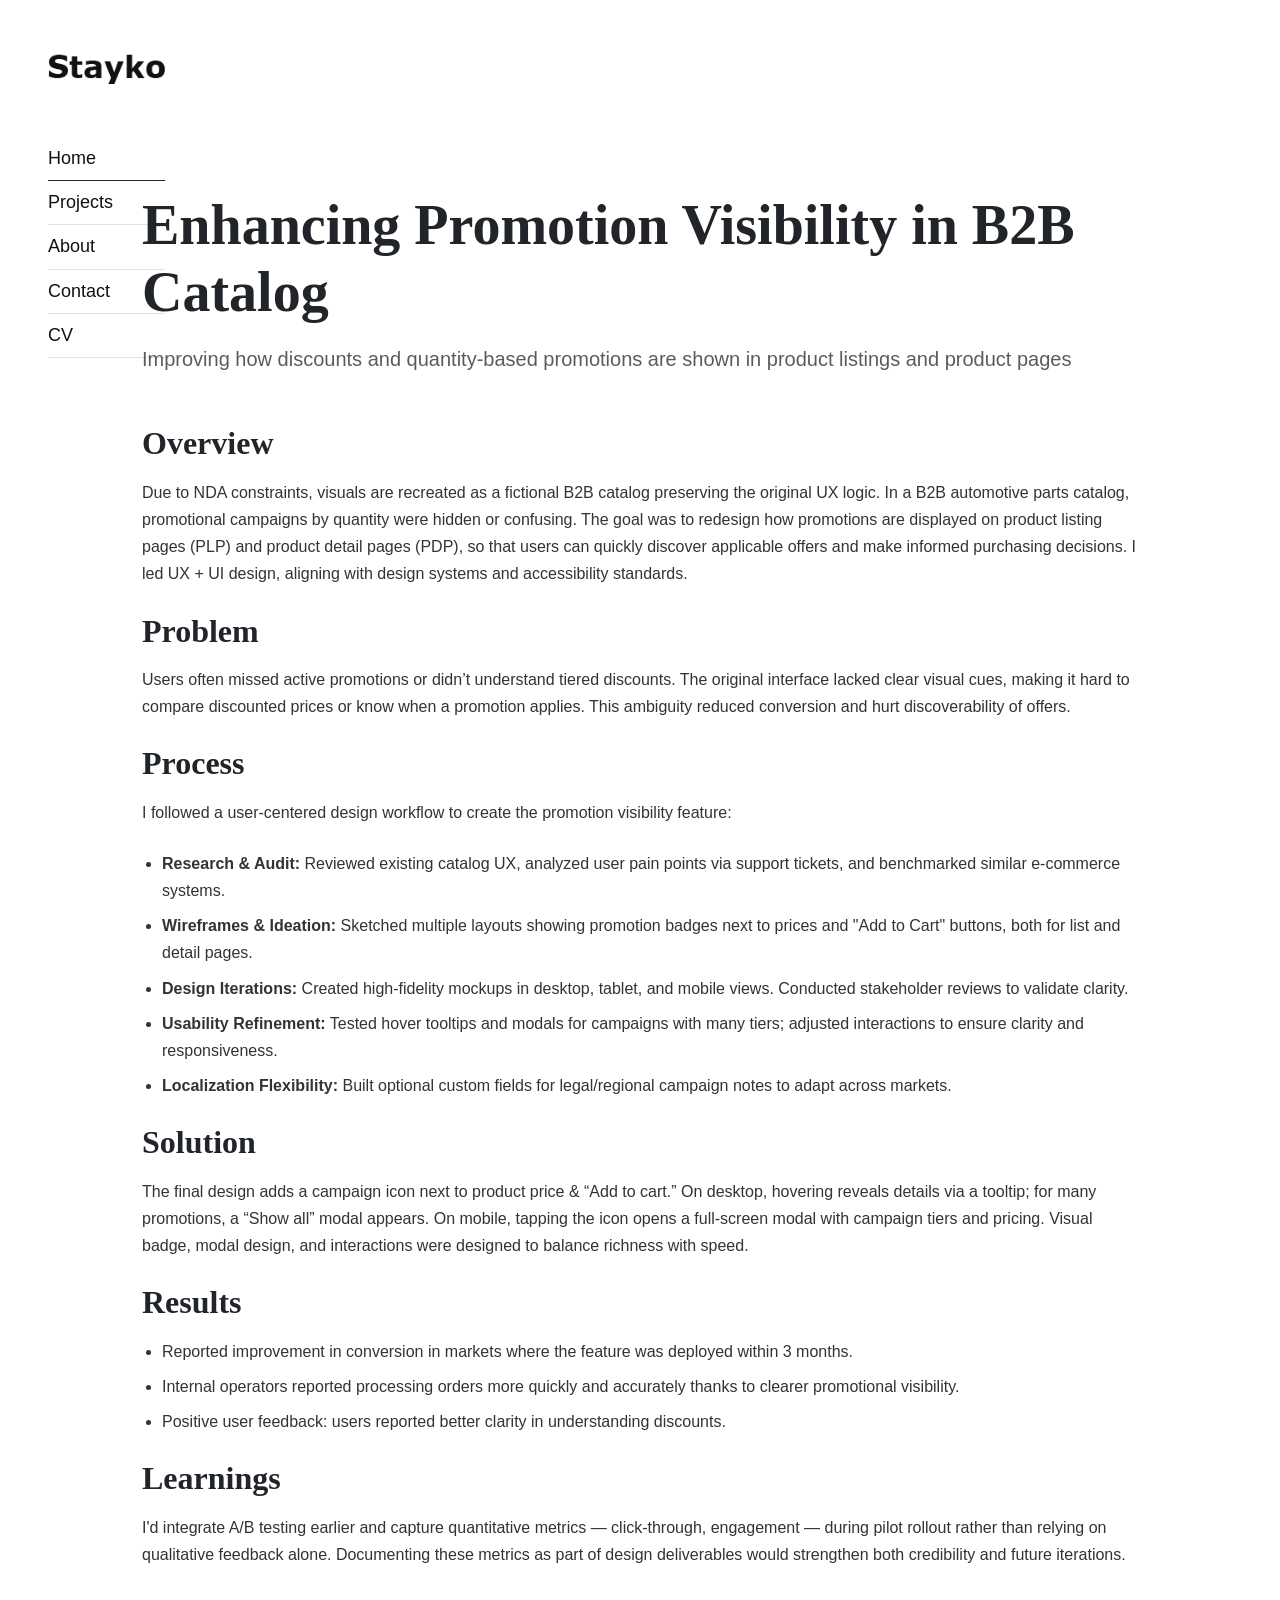
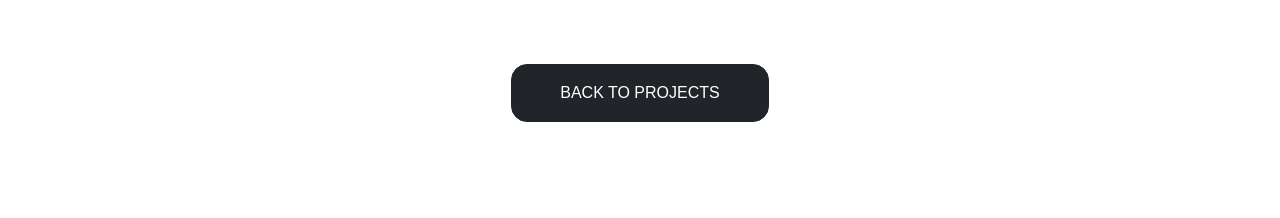
==== case-studies/Project-1.html @ 6a83f021 "Add files via upload" ====
<!DOCTYPE html>
<html lang="en"><plasmo-csui id="plasmo-inspector"><template shadowrootmode="open"><style>@import "https://fonts.googleapis.com/css2?family=Inter:wght@300;400;500&display=swap";@import "https://fonts.googleapis.com/css2?family=Roboto:wght@300;400;500&display=swap";@import "https://fonts.googleapis.com/css2?family=Inter:wght@100..900&family=Roboto+Mono:ital,wght@0,100..700;1,100..700&display=swap";*,:before,:after,::backdrop{--tw-border-spacing-x:0;--tw-border-spacing-y:0;--tw-translate-x:0;--tw-translate-y:0;--tw-rotate:0;--tw-skew-x:0;--tw-skew-y:0;--tw-scale-x:1;--tw-scale-y:1;--tw-pan-x: ;--tw-pan-y: ;--tw-pinch-zoom: ;--tw-scroll-snap-strictness:proximity;--tw-gradient-from-position: ;--tw-gradient-via-position: ;--tw-gradient-to-position: ;--tw-ordinal: ;--tw-slashed-zero: ;--tw-numeric-figure: ;--tw-numeric-spacing: ;--tw-numeric-fraction: ;--tw-ring-inset: ;--tw-ring-offset-width:0px;--tw-ring-offset-color:#fff;--tw-ring-color:#3b82f680;--tw-ring-offset-shadow:0 0 #0000;--tw-ring-shadow:0 0 #0000;--tw-shadow:0 0 #0000;--tw-shadow-colored:0 0 #0000;--tw-blur: ;--tw-brightness: ;--tw-contrast: ;--tw-grayscale: ;--tw-hue-rotate: ;--tw-invert: ;--tw-saturate: ;--tw-sepia: ;--tw-drop-shadow: ;--tw-backdrop-blur: ;--tw-backdrop-brightness: ;--tw-backdrop-contrast: ;--tw-backdrop-grayscale: ;--tw-backdrop-hue-rotate: ;--tw-backdrop-invert: ;--tw-backdrop-opacity: ;--tw-backdrop-saturate: ;--tw-backdrop-sepia: ;--tw-contain-size: ;--tw-contain-layout: ;--tw-contain-paint: ;--tw-contain-style: }*,:before,:after{box-sizing:border-box;border:0 solid #e5e7eb}:before,:after{--tw-content:""}html,:host{-webkit-text-size-adjust:100%;tab-size:4;font-feature-settings:normal;font-variation-settings:normal;-webkit-tap-highlight-color:transparent;font-family:ui-sans-serif,system-ui,sans-serif,Apple Color Emoji,Segoe UI Emoji,Segoe UI Symbol,Noto Color Emoji;line-height:1.5}body{line-height:inherit;margin:0}hr{height:0;color:inherit;border-top-width:1px}abbr:where([title]){text-decoration:underline dotted}h1,h2,h3,h4,h5,h6{font-size:inherit;font-weight:inherit}a{color:inherit;text-decoration:inherit}b,strong{font-weight:bolder}code,kbd,samp,pre{font-feature-settings:normal;font-variation-settings:normal;font-family:ui-monospace,SFMono-Regular,Menlo,Monaco,Consolas,Liberation Mono,Courier New,monospace;font-size:1em}small{font-size:80%}sub,sup{vertical-align:baseline;font-size:75%;line-height:0;position:relative}sub{bottom:-.25em}sup{top:-.5em}table{text-indent:0;border-color:inherit;border-collapse:collapse}button,input,optgroup,select,textarea{font-feature-settings:inherit;font-variation-settings:inherit;font-family:inherit;font-size:100%;font-weight:inherit;line-height:inherit;letter-spacing:inherit;color:inherit;margin:0;padding:0}button,select{text-transform:none}button,input:where([type=button]),input:where([type=reset]),input:where([type=submit]){-webkit-appearance:button;background-color:#0000;background-image:none}:-moz-focusring{outline:auto}:-moz-ui-invalid{box-shadow:none}progress{vertical-align:baseline}::-webkit-inner-spin-button{height:auto}::-webkit-outer-spin-button{height:auto}[type=search]{-webkit-appearance:textfield;outline-offset:-2px}::-webkit-search-decoration{-webkit-appearance:none}::-webkit-file-upload-button{-webkit-appearance:button;font:inherit}summary{display:list-item}blockquote,dl,dd,h1,h2,h3,h4,h5,h6,hr,figure,p,pre{margin:0}fieldset{margin:0;padding:0}legend{padding:0}ol,ul,menu{margin:0;padding:0;list-style:none}dialog{padding:0}textarea{resize:vertical}input::-moz-placeholder{opacity:1;color:#9ca3af}textarea::-moz-placeholder{opacity:1;color:#9ca3af}input::placeholder,textarea::placeholder{opacity:1;color:#9ca3af}button,[role=button]{cursor:pointer}:disabled{cursor:default}img,svg,video,canvas,audio,iframe,embed,object{vertical-align:middle;display:block}img,video{max-width:100%;height:auto}[hidden]:where(:not([hidden=until-found])){display:none}.\!container{width:100%!important}.container{width:100%}@media (width>=640px){.\!container{max-width:640px!important}.container{max-width:640px}}@media (width>=768px){.\!container{max-width:768px!important}.container{max-width:768px}}@media (width>=1024px){.\!container{max-width:1024px!important}.container{max-width:1024px}}@media (width>=1280px){.\!container{max-width:1280px!important}.container{max-width:1280px}}@media (width>=1536px){.\!container{max-width:1536px!important}.container{max-width:1536px}}.sr-only{clip:rect(0,0,0,0);white-space:nowrap;border-width:0;width:1px;height:1px;margin:-1px;padding:0;position:absolute;overflow:hidden}.pointer-events-none{pointer-events:none}.visible{visibility:visible}.collapse{visibility:collapse}.static{position:static}.fixed{position:fixed}.absolute{position:absolute}.relative{position:relative}.inset-0{inset:0}.-left-5{left:-1.25rem}.-right-3{right:-.75rem}.-top-16{top:-4rem}.-top-5{top:-1.25rem}.-top-6{top:-1.5rem}.-top-8{top:-2rem}.-top-9{top:-2.25rem}.bottom-0{bottom:0}.left-0{left:0}.left-1\/2{left:50%}.left-12{left:3rem}.left-\[32px\]{left:32px}.right-0{right:0}.right-4{right:1rem}.right-\[15px\]{right:15px}.right-\[21px\]{right:21px}.right-\[39px\]{right:39px}.top-0{top:0}.top-0\.5{top:.125rem}.top-4{top:1rem}.top-40{top:10rem}.top-8{top:2rem}.top-\[120px\]{top:120px}.top-\[127px\]{top:127px}.top-\[13px\]{top:13px}.top-\[23px\]{top:23px}.top-\[250px\]{top:250px}.top-\[47px\]{top:47px}.top-auto{top:auto}.z-0{z-index:0}.z-10{z-index:10}.z-20{z-index:20}.z-50{z-index:50}.z-\[1000\]{z-index:1000}.z-\[999999\]{z-index:999999}.col-span-2{grid-column:span 2/span 2}.m-0{margin:0}.m-1{margin:.25rem}.m-2{margin:.5rem}.m-3{margin:.75rem}.m-4{margin:1rem}.m-auto{margin:auto}.-mx-4{margin-left:-1rem;margin-right:-1rem}.mx-0{margin-left:0;margin-right:0}.mx-4{margin-left:1rem;margin-right:1rem}.mx-auto{margin-left:auto;margin-right:auto}.my-0{margin-top:0;margin-bottom:0}.my-1{margin-top:.25rem;margin-bottom:.25rem}.my-10{margin-top:2.5rem;margin-bottom:2.5rem}.my-12{margin-top:3rem;margin-bottom:3rem}.my-16{margin-top:4rem;margin-bottom:4rem}.my-2{margin-top:.5rem;margin-bottom:.5rem}.my-2\.5{margin-top:.625rem;margin-bottom:.625rem}.my-3{margin-top:.75rem;margin-bottom:.75rem}.my-4{margin-top:1rem;margin-bottom:1rem}.my-5{margin-top:1.25rem;margin-bottom:1.25rem}.my-6{margin-top:1.5rem;margin-bottom:1.5rem}.my-8{margin-top:2rem;margin-bottom:2rem}.-mb-2{margin-bottom:-.5rem}.mb-0{margin-bottom:0}.mb-1{margin-bottom:.25rem}.mb-10{margin-bottom:2.5rem}.mb-12{margin-bottom:3rem}.mb-16{margin-bottom:4rem}.mb-2{margin-bottom:.5rem}.mb-3{margin-bottom:.75rem}.mb-4{margin-bottom:1rem}.mb-5{margin-bottom:1.25rem}.mb-6{margin-bottom:1.5rem}.mb-8{margin-bottom:2rem}.ml-1{margin-left:.25rem}.ml-2{margin-left:.5rem}.ml-3{margin-left:.75rem}.ml-4{margin-left:1rem}.ml-5{margin-left:1.25rem}.ml-\[-1rem\]{margin-left:-1rem}.ml-auto{margin-left:auto}.mr-0{margin-right:0}.mr-1{margin-right:.25rem}.mr-2{margin-right:.5rem}.mr-3{margin-right:.75rem}.mr-4{margin-right:1rem}.mr-\[-1rem\]{margin-right:-1rem}.ms-3{margin-inline-start:.75rem}.mt-0{margin-top:0}.mt-1{margin-top:.25rem}.mt-10{margin-top:2.5rem}.mt-12{margin-top:3rem}.mt-16{margin-top:4rem}.mt-2{margin-top:.5rem}.mt-3{margin-top:.75rem}.mt-4{margin-top:1rem}.mt-5{margin-top:1.25rem}.mt-6{margin-top:1.5rem}.mt-8{margin-top:2rem}.mt-\[-1rem\]{margin-top:-1rem}.block{display:block}.inline-block{display:inline-block}.inline{display:inline}.flex{display:flex}.inline-flex{display:inline-flex}.grid{display:grid}.contents{display:contents}.hidden{display:none}.aspect-square{aspect-ratio:1}.h-10{height:2.5rem}.h-14{height:3.5rem}.h-16{height:4rem}.h-2{height:.5rem}.h-3{height:.75rem}.h-4{height:1rem}.h-5{height:1.25rem}.h-6{height:1.5rem}.h-8{height:2rem}.h-9{height:2.25rem}.h-\[140px\]{height:140px}.h-\[14px\]{height:14px}.h-\[152px\]{height:152px}.h-\[1px\]{height:1px}.h-\[24px\]{height:24px}.h-\[251px\]{height:251px}.h-\[252px\]{height:252px}.h-\[280px\]{height:280px}.h-\[32px\]{height:32px}.h-\[360px\]{height:360px}.h-\[36px\]{height:36px}.h-\[643px\]{height:643px}.h-\[650px\]{height:650px}.h-\[6px\]{height:6px}.h-\[80\%\]{height:80%}.h-\[88px\]{height:88px}.h-auto{height:auto}.h-full{height:100%}.h-screen{height:100vh}.max-h-\[400px\]{max-height:400px}.max-h-\[594px\]{max-height:594px}.max-h-\[643px\]{max-height:643px}.max-h-\[644px\]{max-height:644px}.max-h-\[648px\]{max-height:648px}.max-h-\[794px\]{max-height:794px}.max-h-\[80vh\]{max-height:80vh}.max-h-\[813px\]{max-height:813px}.max-h-fit{max-height:fit-content}.max-h-full{max-height:100%}.min-h-0{min-height:0}.min-h-\[50px\]{min-height:50px}.w-1\/2{width:50%}.w-10{width:2.5rem}.w-11\/12{width:91.6667%}.w-12{width:3rem}.w-14{width:3.5rem}.w-16{width:4rem}.w-3{width:.75rem}.w-4{width:1rem}.w-5{width:1.25rem}.w-6{width:1.5rem}.w-8{width:2rem}.w-\[106px\]{width:106px}.w-\[108px\]{width:108px}.w-\[116px\]{width:116px}.w-\[120px\]{width:120px}.w-\[130px\]{width:130px}.w-\[140px\]{width:140px}.w-\[147px\]{width:147px}.w-\[167px\]{width:167px}.w-\[168px\]{width:168px}.w-\[177px\]{width:177px}.w-\[180px\]{width:180px}.w-\[195px\]{width:195px}.w-\[222px\]{width:222px}.w-\[296px\]{width:296px}.w-\[30px\]{width:30px}.w-\[328px\]{width:328px}.w-\[360px\]{width:360px}.w-\[48\%\]{width:48%}.w-\[50\%\]{width:50%}.w-\[60px\]{width:60px}.w-\[6px\]{width:6px}.w-\[78px\]{width:78px}.w-\[90\%\]{width:90%}.w-\[97px\]{width:97px}.w-\[98px\]{width:98px}.w-\[calc\(100\%-19px\)\]{width:calc(100% - 19px)}.w-auto{width:auto}.w-fit{width:fit-content}.w-full{width:100%}.w-min{width:min-content}.min-w-48{min-width:12rem}.min-w-5{min-width:1.25rem}.min-w-\[138px\]{min-width:138px}.min-w-\[160px\]{min-width:160px}.max-w-\[150px\]{max-width:150px}.max-w-\[220px\]{max-width:220px}.max-w-\[290px\]{max-width:290px}.max-w-\[450px\]{max-width:450px}.max-w-\[500px\]{max-width:500px}.max-w-lg{max-width:32rem}.max-w-md{max-width:28rem}.max-w-xl{max-width:36rem}.flex-1{flex:1}.flex-shrink-0,.shrink-0{flex-shrink:0}.flex-grow{flex-grow:1}.-translate-x-1\/2{--tw-translate-x:-50%;transform:translate(var(--tw-translate-x),var(--tw-translate-y))rotate(var(--tw-rotate))skewX(var(--tw-skew-x))skewY(var(--tw-skew-y))scaleX(var(--tw-scale-x))scaleY(var(--tw-scale-y))}.-translate-y-16{--tw-translate-y:-4rem;transform:translate(var(--tw-translate-x),var(--tw-translate-y))rotate(var(--tw-rotate))skewX(var(--tw-skew-x))skewY(var(--tw-skew-y))scaleX(var(--tw-scale-x))scaleY(var(--tw-scale-y))}.-translate-y-2{--tw-translate-y:-.5rem;transform:translate(var(--tw-translate-x),var(--tw-translate-y))rotate(var(--tw-rotate))skewX(var(--tw-skew-x))skewY(var(--tw-skew-y))scaleX(var(--tw-scale-x))scaleY(var(--tw-scale-y))}.-translate-y-6{--tw-translate-y:-1.5rem;transform:translate(var(--tw-translate-x),var(--tw-translate-y))rotate(var(--tw-rotate))skewX(var(--tw-skew-x))skewY(var(--tw-skew-y))scaleX(var(--tw-scale-x))scaleY(var(--tw-scale-y))}.translate-x-0{--tw-translate-x:0px;transform:translate(var(--tw-translate-x),var(--tw-translate-y))rotate(var(--tw-rotate))skewX(var(--tw-skew-x))skewY(var(--tw-skew-y))scaleX(var(--tw-scale-x))scaleY(var(--tw-scale-y))}.translate-x-0\.5{--tw-translate-x:.125rem;transform:translate(var(--tw-translate-x),var(--tw-translate-y))rotate(var(--tw-rotate))skewX(var(--tw-skew-x))skewY(var(--tw-skew-y))scaleX(var(--tw-scale-x))scaleY(var(--tw-scale-y))}.translate-x-3{--tw-translate-x:.75rem;transform:translate(var(--tw-translate-x),var(--tw-translate-y))rotate(var(--tw-rotate))skewX(var(--tw-skew-x))skewY(var(--tw-skew-y))scaleX(var(--tw-scale-x))scaleY(var(--tw-scale-y))}.translate-x-8{--tw-translate-x:2rem;transform:translate(var(--tw-translate-x),var(--tw-translate-y))rotate(var(--tw-rotate))skewX(var(--tw-skew-x))skewY(var(--tw-skew-y))scaleX(var(--tw-scale-x))scaleY(var(--tw-scale-y))}.translate-x-\[0\.6rem\]{--tw-translate-x:.6rem;transform:translate(var(--tw-translate-x),var(--tw-translate-y))rotate(var(--tw-rotate))skewX(var(--tw-skew-x))skewY(var(--tw-skew-y))scaleX(var(--tw-scale-x))scaleY(var(--tw-scale-y))}.translate-y-2{--tw-translate-y:.5rem;transform:translate(var(--tw-translate-x),var(--tw-translate-y))rotate(var(--tw-rotate))skewX(var(--tw-skew-x))skewY(var(--tw-skew-y))scaleX(var(--tw-scale-x))scaleY(var(--tw-scale-y))}.translate-y-\[23px\]{--tw-translate-y:23px;transform:translate(var(--tw-translate-x),var(--tw-translate-y))rotate(var(--tw-rotate))skewX(var(--tw-skew-x))skewY(var(--tw-skew-y))scaleX(var(--tw-scale-x))scaleY(var(--tw-scale-y))}.rotate-180{--tw-rotate:180deg;transform:translate(var(--tw-translate-x),var(--tw-translate-y))rotate(var(--tw-rotate))skewX(var(--tw-skew-x))skewY(var(--tw-skew-y))scaleX(var(--tw-scale-x))scaleY(var(--tw-scale-y))}.scale-100{--tw-scale-x:1;--tw-scale-y:1;transform:translate(var(--tw-translate-x),var(--tw-translate-y))rotate(var(--tw-rotate))skewX(var(--tw-skew-x))skewY(var(--tw-skew-y))scaleX(var(--tw-scale-x))scaleY(var(--tw-scale-y))}.scale-95{--tw-scale-x:.95;--tw-scale-y:.95;transform:translate(var(--tw-translate-x),var(--tw-translate-y))rotate(var(--tw-rotate))skewX(var(--tw-skew-x))skewY(var(--tw-skew-y))scaleX(var(--tw-scale-x))scaleY(var(--tw-scale-y))}.transform{transform:translate(var(--tw-translate-x),var(--tw-translate-y))rotate(var(--tw-rotate))skewX(var(--tw-skew-x))skewY(var(--tw-skew-y))scaleX(var(--tw-scale-x))scaleY(var(--tw-scale-y))}@keyframes pulse{50%{opacity:.5}}.animate-pulse-slow{animation:3s cubic-bezier(.4,0,.6,1) infinite pulse}.cursor-default{cursor:default}.cursor-grab{cursor:grab}.cursor-grabbing{cursor:grabbing}.cursor-not-allowed{cursor:not-allowed}.cursor-pointer{cursor:pointer}.select-none{user-select:none}.resize{resize:both}.list-none{list-style-type:none}.grid-cols-3{grid-template-columns:repeat(3,minmax(0,1fr))}.flex-row{flex-direction:row}.flex-col{flex-direction:column}.flex-wrap{flex-wrap:wrap}.flex-nowrap{flex-wrap:nowrap}.items-start{align-items:flex-start}.items-end{align-items:flex-end}.items-center{align-items:center}.items-baseline{align-items:baseline}.justify-start{justify-content:flex-start}.justify-end{justify-content:flex-end}.justify-center{justify-content:center}.justify-between{justify-content:space-between}.justify-around{justify-content:space-around}.gap-0{gap:0}.gap-1{gap:.25rem}.gap-2{gap:.5rem}.gap-3{gap:.75rem}.gap-4{gap:1rem}.gap-\[10px\]{gap:10px}.gap-x-1{-moz-column-gap:.25rem;column-gap:.25rem}.gap-x-2{-moz-column-gap:.5rem;column-gap:.5rem}.gap-x-3{-moz-column-gap:.75rem;column-gap:.75rem}.gap-y-2{row-gap:.5rem}.gap-y-3{row-gap:.75rem}.gap-y-4{row-gap:1rem}.gap-y-5{row-gap:1.25rem}.space-x-1>:not([hidden])~:not([hidden]){--tw-space-x-reverse:0;margin-right:calc(.25rem*var(--tw-space-x-reverse));margin-left:calc(.25rem*calc(1 - var(--tw-space-x-reverse)))}.space-y-1>:not([hidden])~:not([hidden]){--tw-space-y-reverse:0;margin-top:calc(.25rem*calc(1 - var(--tw-space-y-reverse)));margin-bottom:calc(.25rem*var(--tw-space-y-reverse))}.space-y-2>:not([hidden])~:not([hidden]){--tw-space-y-reverse:0;margin-top:calc(.5rem*calc(1 - var(--tw-space-y-reverse)));margin-bottom:calc(.5rem*var(--tw-space-y-reverse))}.space-y-3>:not([hidden])~:not([hidden]){--tw-space-y-reverse:0;margin-top:calc(.75rem*calc(1 - var(--tw-space-y-reverse)));margin-bottom:calc(.75rem*var(--tw-space-y-reverse))}.space-y-4>:not([hidden])~:not([hidden]){--tw-space-y-reverse:0;margin-top:calc(1rem*calc(1 - var(--tw-space-y-reverse)));margin-bottom:calc(1rem*var(--tw-space-y-reverse))}.divide-y>:not([hidden])~:not([hidden]){--tw-divide-y-reverse:0;border-top-width:calc(1px*calc(1 - var(--tw-divide-y-reverse)));border-bottom-width:calc(1px*var(--tw-divide-y-reverse))}.divide-gray-100>:not([hidden])~:not([hidden]){--tw-divide-opacity:1;border-color:rgb(243 244 246/var(--tw-divide-opacity,1))}.overflow-auto{overflow:auto}.overflow-hidden{overflow:hidden}.overflow-visible{overflow:visible}.overflow-x-auto{overflow-x:auto}.overflow-y-auto{overflow-y:auto}.overflow-x-hidden{overflow-x:hidden}.overflow-x-scroll{overflow-x:scroll}.overflow-y-scroll{overflow-y:scroll}.truncate{text-overflow:ellipsis;white-space:nowrap;overflow:hidden}.whitespace-normal{white-space:normal}.whitespace-nowrap{white-space:nowrap}.whitespace-pre-line{white-space:pre-line}.whitespace-pre-wrap{white-space:pre-wrap}.break-words{overflow-wrap:break-word}.rounded{border-radius:.25rem}.rounded-\[3px\]{border-radius:3px}.rounded-\[4px\]{border-radius:4px}.rounded-full{border-radius:9999px}.rounded-lg{border-radius:.5rem}.rounded-md{border-radius:.375rem}.rounded-sm{border-radius:.125rem}.rounded-xl{border-radius:.75rem}.rounded-b-lg{border-bottom-right-radius:.5rem;border-bottom-left-radius:.5rem}.rounded-b-xl{border-bottom-right-radius:.75rem;border-bottom-left-radius:.75rem}.rounded-t-lg{border-top-left-radius:.5rem;border-top-right-radius:.5rem}.rounded-t-xl{border-top-left-radius:.75rem;border-top-right-radius:.75rem}.border{border-width:1px}.border-y{border-top-width:1px;border-bottom-width:1px}.border-b{border-bottom-width:1px}.border-t{border-top-width:1px}.border-dashed{border-style:dashed}.border-none{border-style:none}.border-black\/10{border-color:#0000001a}.border-black\/15{border-color:#00000026}.border-black\/20{border-color:#0003}.border-black\/25{border-color:#00000040}.border-black\/8{border-color:#00000014}.border-black\/\[0\.16\]{border-color:#00000029}.border-gray-200{--tw-border-opacity:1;border-color:rgb(229 231 235/var(--tw-border-opacity,1))}.border-gray-300{--tw-border-opacity:1;border-color:rgb(209 213 219/var(--tw-border-opacity,1))}.border-gray-700{--tw-border-opacity:1;border-color:rgb(55 65 81/var(--tw-border-opacity,1))}.border-peeper-purple{--tw-border-opacity:1;border-color:rgb(93 45 230/var(--tw-border-opacity,1))}.border-red-200{--tw-border-opacity:1;border-color:rgb(254 202 202/var(--tw-border-opacity,1))}.border-surface-gray{--tw-border-opacity:1;border-color:rgb(245 245 245/var(--tw-border-opacity,1))}.border-white{--tw-border-opacity:1;border-color:rgb(255 255 255/var(--tw-border-opacity,1))}.border-white\/10{border-color:#ffffff1a}.border-white\/15{border-color:#ffffff26}.border-white\/20{border-color:#fff3}.border-white\/25{border-color:#ffffff40}.border-white\/8{border-color:#ffffff14}.border-t-gray-200{--tw-border-opacity:1;border-top-color:rgb(229 231 235/var(--tw-border-opacity,1))}.border-t-white\/15{border-top-color:#ffffff26}.bg-\[\#05381A\]{--tw-bg-opacity:1;background-color:rgb(5 56 26/var(--tw-bg-opacity,1))}.bg-\[\#580808\]{--tw-bg-opacity:1;background-color:rgb(88 8 8/var(--tw-bg-opacity,1))}.bg-\[\#C5F1D8\]{--tw-bg-opacity:1;background-color:rgb(197 241 216/var(--tw-bg-opacity,1))}.bg-\[\#C7C7C7\]{--tw-bg-opacity:1;background-color:rgb(199 199 199/var(--tw-bg-opacity,1))}.bg-\[\#EBEBEB\]{--tw-bg-opacity:1;background-color:rgb(235 235 235/var(--tw-bg-opacity,1))}.bg-\[\#FCDEDE\]{--tw-bg-opacity:1;background-color:rgb(252 222 222/var(--tw-bg-opacity,1))}.bg-active-tab{background-color:#5d2de614}.bg-active-tab-hover{background-color:#5d2de629}.bg-black{--tw-bg-opacity:1;background-color:rgb(0 0 0/var(--tw-bg-opacity,1))}.bg-black\/10{background-color:#0000001a}.bg-black\/25{background-color:#00000040}.bg-black\/30{background-color:#0000004d}.bg-black\/40{background-color:#0006}.bg-black\/5{background-color:#0000000d}.bg-black\/60{background-color:#0009}.bg-black\/8{background-color:#00000014}.bg-blue-500{--tw-bg-opacity:1;background-color:rgb(59 130 246/var(--tw-bg-opacity,1))}.bg-gray-100{--tw-bg-opacity:1;background-color:rgb(243 244 246/var(--tw-bg-opacity,1))}.bg-gray-200{--tw-bg-opacity:1;background-color:rgb(229 231 235/var(--tw-bg-opacity,1))}.bg-gray-300{--tw-bg-opacity:1;background-color:rgb(209 213 219/var(--tw-bg-opacity,1))}.bg-peeper-dark-gray{--tw-bg-opacity:1;background-color:rgb(38 38 38/var(--tw-bg-opacity,1))}.bg-peeper-dark-pink\/15{background-color:#fb3aa226}.bg-peeper-dark-pink\/25{background-color:#fb3aa240}.bg-peeper-gray{--tw-bg-opacity:1;background-color:rgb(102 102 102/var(--tw-bg-opacity,1))}.bg-peeper-green{--tw-bg-opacity:1;background-color:rgb(5 56 26/var(--tw-bg-opacity,1))}.bg-peeper-light-green{--tw-bg-opacity:1;background-color:rgb(211 248 225/var(--tw-bg-opacity,1))}.bg-peeper-pink-accent{--tw-bg-opacity:1;background-color:rgb(255 235 246/var(--tw-bg-opacity,1))}.bg-peeper-purple{--tw-bg-opacity:1;background-color:rgb(93 45 230/var(--tw-bg-opacity,1))}.bg-peeper-purple\/15{background-color:#5d2de626}.bg-peeper-purple\/35{background-color:#5d2de659}.bg-peeper-purple\/50{background-color:#5d2de680}.bg-peeper-purple\/8{background-color:#5d2de614}.bg-peeper-white-hover{--tw-bg-opacity:1;background-color:rgb(245 245 245/var(--tw-bg-opacity,1))}.bg-primary{--tw-bg-opacity:1;background-color:rgb(14 14 14/var(--tw-bg-opacity,1))}.bg-red-50{--tw-bg-opacity:1;background-color:rgb(254 242 242/var(--tw-bg-opacity,1))}.bg-secondary{--tw-bg-opacity:1;background-color:rgb(38 38 38/var(--tw-bg-opacity,1))}.bg-surface-gray{--tw-bg-opacity:1;background-color:rgb(245 245 245/var(--tw-bg-opacity,1))}.bg-transparent{background-color:#0000}.bg-white{--tw-bg-opacity:1;background-color:rgb(255 255 255/var(--tw-bg-opacity,1))}.bg-white\/10{background-color:#ffffff1a}.bg-white\/15{background-color:#ffffff26}.bg-white\/5{background-color:#ffffff0d}.bg-white\/8{background-color:#ffffff14}.bg-opacity-80{--tw-bg-opacity:.8}.bg-gradient-to-b{background-image:linear-gradient(to bottom,var(--tw-gradient-stops))}.bg-gradient-to-t{background-image:linear-gradient(to top,var(--tw-gradient-stops))}.from-black\/0{--tw-gradient-from:#0000 var(--tw-gradient-from-position);--tw-gradient-to:#0000 var(--tw-gradient-to-position);--tw-gradient-stops:var(--tw-gradient-from),var(--tw-gradient-to)}.from-white\/0{--tw-gradient-from:#fff0 var(--tw-gradient-from-position);--tw-gradient-to:#fff0 var(--tw-gradient-to-position);--tw-gradient-stops:var(--tw-gradient-from),var(--tw-gradient-to)}.from-white\/80{--tw-gradient-from:#fffc var(--tw-gradient-from-position);--tw-gradient-to:#fff0 var(--tw-gradient-to-position);--tw-gradient-stops:var(--tw-gradient-from),var(--tw-gradient-to)}.via-white\/50{--tw-gradient-to:#fff0 var(--tw-gradient-to-position);--tw-gradient-stops:var(--tw-gradient-from),#ffffff80 var(--tw-gradient-via-position),var(--tw-gradient-to)}.via-white\/70{--tw-gradient-to:#fff0 var(--tw-gradient-to-position);--tw-gradient-stops:var(--tw-gradient-from),#ffffffb3 var(--tw-gradient-via-position),var(--tw-gradient-to)}.to-black\/60{--tw-gradient-to:#0009 var(--tw-gradient-to-position)}.to-white\/0{--tw-gradient-to:#fff0 var(--tw-gradient-to-position)}.to-white\/100{--tw-gradient-to:#fff var(--tw-gradient-to-position)}.fill-\[\#5D2DE6\]{fill:#5d2de6}.fill-\[\#999\]{fill:#999}.fill-\[\#9E81F0\]{fill:#9e81f0}.fill-\[\#C7C7C7\]{fill:#c7c7c7}.fill-inspector-props{fill:#999}.fill-peeper-dark-gray{fill:#262626}.stroke-peeper-gray{stroke:#666}.stroke-peeper-light-pink{stroke:#9e81f0}.stroke-peeper-purple{stroke:#5d2de6}.stroke-peeper-white-secondary{stroke:#c7c7c7}.object-contain{-o-object-fit:contain;object-fit:contain}.object-cover{-o-object-fit:cover;object-fit:cover}.p-0{padding:0}.p-1{padding:.25rem}.p-1\.5{padding:.375rem}.p-2{padding:.5rem}.p-3{padding:.75rem}.p-4{padding:1rem}.p-5{padding:1.25rem}.p-6{padding:1.5rem}.p-\[12px\]{padding:12px}.px-0{padding-left:0;padding-right:0}.px-1{padding-left:.25rem;padding-right:.25rem}.px-2{padding-left:.5rem;padding-right:.5rem}.px-3{padding-left:.75rem;padding-right:.75rem}.px-4{padding-left:1rem;padding-right:1rem}.px-6{padding-left:1.5rem;padding-right:1.5rem}.px-\[10px\]{padding-left:10px;padding-right:10px}.py-0{padding-top:0;padding-bottom:0}.py-1{padding-top:.25rem;padding-bottom:.25rem}.py-2{padding-top:.5rem;padding-bottom:.5rem}.py-3{padding-top:.75rem;padding-bottom:.75rem}.py-4{padding-top:1rem;padding-bottom:1rem}.py-5{padding-top:1.25rem;padding-bottom:1.25rem}.py-8{padding-top:2rem;padding-bottom:2rem}.py-\[2px\]{padding-top:2px;padding-bottom:2px}.pb-1{padding-bottom:.25rem}.pb-4{padding-bottom:1rem}.pb-6{padding-bottom:1.5rem}.pl-1{padding-left:.25rem}.pl-3{padding-left:.75rem}.pr-2{padding-right:.5rem}.pt-1{padding-top:.25rem}.pt-2{padding-top:.5rem}.pt-4{padding-top:1rem}.text-left{text-align:left}.text-center{text-align:center}.font-mono{font-family:ui-monospace,SFMono-Regular,Menlo,Monaco,Consolas,Liberation Mono,Courier New,monospace}.font-roboto{font-family:Roboto,sans-serif,Roboto Mono}.font-roboto-mono{font-family:Roboto Mono}.text-2xl{font-size:1.5rem;line-height:2rem}.text-\[10px\]{font-size:10px}.text-\[12px\]{font-size:12px}.text-\[14px\]{font-size:14px}.text-base{font-size:1rem;line-height:1.5rem}.text-lg{font-size:1.125rem;line-height:1.75rem}.text-sm{font-size:.875rem;line-height:1.25rem}.text-xl{font-size:1.25rem;line-height:1.75rem}.text-xs{font-size:.75rem;line-height:1rem}.font-\[500\]{font-weight:500}.font-bold{font-weight:700}.font-light{font-weight:300}.font-medium{font-weight:500}.font-normal{font-weight:400}.font-semibold{font-weight:600}.uppercase{text-transform:uppercase}.\!capitalize{text-transform:capitalize!important}.capitalize{text-transform:capitalize}.normal-case{text-transform:none}.leading-120{line-height:120%}.leading-130{line-height:130%}.leading-140{line-height:140%}.leading-6{line-height:1.5rem}.leading-none{line-height:1}.leading-paragraph{line-height:140%}.tracking-14{letter-spacing:-.14px}.tracking-16{letter-spacing:-.16px}.tracking-2{letter-spacing:-.2px}.tracking-24{letter-spacing:-.24px}.tracking-4{letter-spacing:-.4px}.tracking-wide{letter-spacing:.025em}.tracking-wider{letter-spacing:.05em}.text-\[\#0E0E0E\]{--tw-text-opacity:1;color:rgb(14 14 14/var(--tw-text-opacity,1))}.text-\[\#580808\]{--tw-text-opacity:1;color:rgb(88 8 8/var(--tw-text-opacity,1))}.text-\[\#C5F1D8\]{--tw-text-opacity:1;color:rgb(197 241 216/var(--tw-text-opacity,1))}.text-\[\#F7CECE\]{--tw-text-opacity:1;color:rgb(247 206 206/var(--tw-text-opacity,1))}.text-black{--tw-text-opacity:1;color:rgb(0 0 0/var(--tw-text-opacity,1))}.text-blue-500{--tw-text-opacity:1;color:rgb(59 130 246/var(--tw-text-opacity,1))}.text-blue-600{--tw-text-opacity:1;color:rgb(37 99 235/var(--tw-text-opacity,1))}.text-gray-200{--tw-text-opacity:1;color:rgb(229 231 235/var(--tw-text-opacity,1))}.text-gray-400{--tw-text-opacity:1;color:rgb(156 163 175/var(--tw-text-opacity,1))}.text-gray-500{--tw-text-opacity:1;color:rgb(107 114 128/var(--tw-text-opacity,1))}.text-gray-600{--tw-text-opacity:1;color:rgb(75 85 99/var(--tw-text-opacity,1))}.text-gray-700{--tw-text-opacity:1;color:rgb(55 65 81/var(--tw-text-opacity,1))}.text-gray-800{--tw-text-opacity:1;color:rgb(31 41 55/var(--tw-text-opacity,1))}.text-gray-900{--tw-text-opacity:1;color:rgb(17 24 39/var(--tw-text-opacity,1))}.text-inspector-props{--tw-text-opacity:1;color:rgb(153 153 153/var(--tw-text-opacity,1))}.text-orange-600{--tw-text-opacity:1;color:rgb(234 88 12/var(--tw-text-opacity,1))}.text-peeper-dark-gray{--tw-text-opacity:1;color:rgb(38 38 38/var(--tw-text-opacity,1))}.text-peeper-gray{--tw-text-opacity:1;color:rgb(102 102 102/var(--tw-text-opacity,1))}.text-peeper-green{--tw-text-opacity:1;color:rgb(5 56 26/var(--tw-text-opacity,1))}.text-peeper-light-pink{--tw-text-opacity:1;color:rgb(158 129 240/var(--tw-text-opacity,1))}.text-peeper-pink{--tw-text-opacity:1;color:rgb(201 46 130/var(--tw-text-opacity,1))}.text-peeper-purple{--tw-text-opacity:1;color:rgb(93 45 230/var(--tw-text-opacity,1))}.text-peeper-white{--tw-text-opacity:1;color:rgb(222 222 222/var(--tw-text-opacity,1))}.text-peeper-white-secondary{--tw-text-opacity:1;color:rgb(199 199 199/var(--tw-text-opacity,1))}.text-primary{--tw-text-opacity:1;color:rgb(14 14 14/var(--tw-text-opacity,1))}.text-primary\/60{color:#0e0e0e99}.text-primary\/80{color:#0e0e0ecc}.text-red-600{--tw-text-opacity:1;color:rgb(220 38 38/var(--tw-text-opacity,1))}.text-red-800{--tw-text-opacity:1;color:rgb(153 27 27/var(--tw-text-opacity,1))}.text-secondary{--tw-text-opacity:1;color:rgb(38 38 38/var(--tw-text-opacity,1))}.text-white{--tw-text-opacity:1;color:rgb(255 255 255/var(--tw-text-opacity,1))}.text-white\/60{color:#fff9}.text-white\/80{color:#fffc}.text-white\/90{color:#ffffffe6}.opacity-0{opacity:0}.opacity-100{opacity:1}.opacity-30{opacity:.3}.opacity-50{opacity:.5}.opacity-60{opacity:.6}.\!shadow{--tw-shadow:0 1px 3px 0 #0000001a,0 1px 2px -1px #0000001a!important;--tw-shadow-colored:0 1px 3px 0 var(--tw-shadow-color),0 1px 2px -1px var(--tw-shadow-color)!important;box-shadow:var(--tw-ring-offset-shadow,0 0 #0000),var(--tw-ring-shadow,0 0 #0000),var(--tw-shadow)!important}.shadow{--tw-shadow:0 1px 3px 0 #0000001a,0 1px 2px -1px #0000001a;--tw-shadow-colored:0 1px 3px 0 var(--tw-shadow-color),0 1px 2px -1px var(--tw-shadow-color);box-shadow:var(--tw-ring-offset-shadow,0 0 #0000),var(--tw-ring-shadow,0 0 #0000),var(--tw-shadow)}.shadow-lg{--tw-shadow:0 10px 15px -3px #0000001a,0 4px 6px -4px #0000001a;--tw-shadow-colored:0 10px 15px -3px var(--tw-shadow-color),0 4px 6px -4px var(--tw-shadow-color);box-shadow:var(--tw-ring-offset-shadow,0 0 #0000),var(--tw-ring-shadow,0 0 #0000),var(--tw-shadow)}.shadow-md{--tw-shadow:0 4px 6px -1px #0000001a,0 2px 4px -2px #0000001a;--tw-shadow-colored:0 4px 6px -1px var(--tw-shadow-color),0 2px 4px -2px var(--tw-shadow-color);box-shadow:var(--tw-ring-offset-shadow,0 0 #0000),var(--tw-ring-shadow,0 0 #0000),var(--tw-shadow)}.shadow-sm{--tw-shadow:0 1px 2px 0 #0000000d;--tw-shadow-colored:0 1px 2px 0 var(--tw-shadow-color);box-shadow:var(--tw-ring-offset-shadow,0 0 #0000),var(--tw-ring-shadow,0 0 #0000),var(--tw-shadow)}.shadow-xl{--tw-shadow:0 20px 25px -5px #0000001a,0 8px 10px -6px #0000001a;--tw-shadow-colored:0 20px 25px -5px var(--tw-shadow-color),0 8px 10px -6px var(--tw-shadow-color);box-shadow:var(--tw-ring-offset-shadow,0 0 #0000),var(--tw-ring-shadow,0 0 #0000),var(--tw-shadow)}.shadow-white{--tw-shadow-color:#fff;--tw-shadow:var(--tw-shadow-colored)}.outline{outline-style:solid}.outline-2{outline-width:2px}.outline-offset-4{outline-offset:4px}.outline-blue-400{outline-color:#60a5fa}.ring{--tw-ring-offset-shadow:var(--tw-ring-inset)0 0 0 var(--tw-ring-offset-width)var(--tw-ring-offset-color);--tw-ring-shadow:var(--tw-ring-inset)0 0 0 calc(3px + var(--tw-ring-offset-width))var(--tw-ring-color);box-shadow:var(--tw-ring-offset-shadow),var(--tw-ring-shadow),var(--tw-shadow,0 0 #0000)}.ring-4{--tw-ring-offset-shadow:var(--tw-ring-inset)0 0 0 var(--tw-ring-offset-width)var(--tw-ring-offset-color);--tw-ring-shadow:var(--tw-ring-inset)0 0 0 calc(4px + var(--tw-ring-offset-width))var(--tw-ring-color);box-shadow:var(--tw-ring-offset-shadow),var(--tw-ring-shadow),var(--tw-shadow,0 0 #0000)}.ring-blue-400{--tw-ring-opacity:1;--tw-ring-color:rgb(96 165 250/var(--tw-ring-opacity,1))}.ring-offset-2{--tw-ring-offset-width:2px}.blur{--tw-blur:blur(8px);filter:var(--tw-blur)var(--tw-brightness)var(--tw-contrast)var(--tw-grayscale)var(--tw-hue-rotate)var(--tw-invert)var(--tw-saturate)var(--tw-sepia)var(--tw-drop-shadow)}.filter{filter:var(--tw-blur)var(--tw-brightness)var(--tw-contrast)var(--tw-grayscale)var(--tw-hue-rotate)var(--tw-invert)var(--tw-saturate)var(--tw-sepia)var(--tw-drop-shadow)}.backdrop-blur-sm{--tw-backdrop-blur:blur(4px);backdrop-filter:var(--tw-backdrop-blur)var(--tw-backdrop-brightness)var(--tw-backdrop-contrast)var(--tw-backdrop-grayscale)var(--tw-backdrop-hue-rotate)var(--tw-backdrop-invert)var(--tw-backdrop-opacity)var(--tw-backdrop-saturate)var(--tw-backdrop-sepia)}.transition{transition-property:color,background-color,border-color,text-decoration-color,fill,stroke,opacity,box-shadow,transform,filter,backdrop-filter;transition-duration:.15s;transition-timing-function:cubic-bezier(.4,0,.2,1)}.transition-all{transition-property:all;transition-duration:.15s;transition-timing-function:cubic-bezier(.4,0,.2,1)}.transition-colors{transition-property:color,background-color,border-color,text-decoration-color,fill,stroke;transition-duration:.15s;transition-timing-function:cubic-bezier(.4,0,.2,1)}.transition-opacity{transition-property:opacity;transition-duration:.15s;transition-timing-function:cubic-bezier(.4,0,.2,1)}.transition-transform{transition-property:transform;transition-duration:.15s;transition-timing-function:cubic-bezier(.4,0,.2,1)}.duration-0{transition-duration:0s}.duration-100{transition-duration:.1s}.duration-150{transition-duration:.15s}.duration-200{transition-duration:.2s}.duration-300{transition-duration:.3s}.duration-500{transition-duration:.5s}.ease-in-out{transition-timing-function:cubic-bezier(.4,0,.2,1)}@custom-variant dark (&:where(.dark,.dark*));body{cursor:default;margin:0;padding:0;font-family:Inter,sans-serif;font-size:16px;line-height:1.5}#plasmo-shadow-container{position:fixed!important}.hide-scrollbar::-webkit-scrollbar{display:none}.hide-scrollbar{-ms-overflow-style:none;scrollbar-width:none}.fill-available{height:stretch}.transparency-grid{background-color:#fff;background-image:linear-gradient(45deg,#d4d4d40f 25%,#0000 25%),linear-gradient(-45deg,#d4d4d481 25%,#0000 25%),linear-gradient(45deg,#0000 75%,#d4d4d481 75%),linear-gradient(-45deg,#0000 75%,#d4d4d481 75%);background-position:0 0,0 10px,10px -10px,-10px 0;background-size:20px 20px}.transparency-grid-black{background-color:#000;background-image:repeating-conic-gradient(#1a1a1a 0% 25%,#333 0% 50%);background-size:20px 20px}.border-element{background:#f5f5f5;position:absolute}.border-element-dark{background:#262626;position:absolute}.top{width:85%;height:4px;top:-1px;left:50%;transform:translate(-50%)}.bottom{width:85%;height:4px;bottom:-1px;left:50%;transform:translate(-50%)}.left{width:4px;height:79%;top:50%;left:-1px;transform:translateY(-50%)}.right{width:4px;height:79%;top:50%;right:-1px;transform:translateY(-50%)}.shadow{box-shadow:0 1px 3px #0000001f}.button_shadow{box-shadow:0 3px 3px -3px #00000029}.soft-shadow{box-shadow:0 4px 4px -4px #00000029}.dropdown-shadow{box-shadow:0 4px 4px -4px #00000040}.blur-fade:after{content:"";pointer-events:none;background:linear-gradient(270deg,#fff,#0000);width:80px;position:absolute;top:0;bottom:0;right:0}.blur-fade-dark:after{content:"";pointer-events:none;background:linear-gradient(270deg,#0e0e0e,#0000);width:80px;position:absolute;top:0;bottom:0;right:0}.gradient-background{background:linear-gradient(241deg,#fef6eb -.17%,#fef0f8 100%);transition:transform .3s ease-in-out;position:absolute;inset:0}.hover\:border-gray-300:hover{--tw-border-opacity:1;border-color:rgb(209 213 219/var(--tw-border-opacity,1))}.hover\:bg-active-tab:hover{background-color:#5d2de614}.hover\:bg-active-tab-hover:hover{background-color:#5d2de629}.hover\:bg-black\/10:hover{background-color:#0000001a}.hover\:bg-black\/5:hover{background-color:#0000000d}.hover\:bg-black\/8:hover{background-color:#00000014}.hover\:bg-blue-600:hover{--tw-bg-opacity:1;background-color:rgb(37 99 235/var(--tw-bg-opacity,1))}.hover\:bg-gray-100:hover{--tw-bg-opacity:1;background-color:rgb(243 244 246/var(--tw-bg-opacity,1))}.hover\:bg-gray-50:hover{--tw-bg-opacity:1;background-color:rgb(249 250 251/var(--tw-bg-opacity,1))}.hover\:bg-peeper-dark-gray:hover{--tw-bg-opacity:1;background-color:rgb(38 38 38/var(--tw-bg-opacity,1))}.hover\:bg-peeper-pink-accent\/80:hover{background-color:#ffebf6cc}.hover\:bg-peeper-purple-hover:hover{--tw-bg-opacity:1;background-color:rgb(74 36 184/var(--tw-bg-opacity,1))}.hover\:bg-peeper-purple\/15:hover{background-color:#5d2de626}.hover\:bg-peeper-purple\/30:hover{background-color:#5d2de64d}.hover\:bg-peeper-purple\/50:hover{background-color:#5d2de680}.hover\:bg-peeper-purple\/90:hover{background-color:#5d2de6e6}.hover\:bg-peeper-white-hover:hover{--tw-bg-opacity:1;background-color:rgb(245 245 245/var(--tw-bg-opacity,1))}.hover\:bg-peeper-white-hover\/15:hover{background-color:#f5f5f526}.hover\:bg-peeper-white-hover\/5:hover{background-color:#f5f5f50d}.hover\:bg-primary\/80:hover{background-color:#0e0e0ecc}.hover\:bg-surface-gray:hover{--tw-bg-opacity:1;background-color:rgb(245 245 245/var(--tw-bg-opacity,1))}.hover\:bg-white\/10:hover{background-color:#ffffff1a}.hover\:bg-white\/15:hover{background-color:#ffffff26}.hover\:bg-white\/20:hover{background-color:#fff3}.hover\:bg-white\/25:hover{background-color:#ffffff40}.hover\:bg-white\/30:hover{background-color:#ffffff4d}.hover\:bg-white\/5:hover{background-color:#ffffff0d}.hover\:bg-white\/8:hover{background-color:#ffffff14}.hover\:bg-opacity-100:hover{--tw-bg-opacity:1}.hover\:text-gray-900:hover{--tw-text-opacity:1;color:rgb(17 24 39/var(--tw-text-opacity,1))}.hover\:text-primary:hover{--tw-text-opacity:1;color:rgb(14 14 14/var(--tw-text-opacity,1))}.hover\:text-white:hover{--tw-text-opacity:1;color:rgb(255 255 255/var(--tw-text-opacity,1))}.hover\:opacity-70:hover{opacity:.7}.focus\:outline-none:focus{outline-offset:2px;outline:2px solid #0000}.active\:cursor-grabbing:active{cursor:grabbing}.group:hover .group-hover\:border-\[\#7241FF\]{--tw-border-opacity:1;border-color:rgb(114 65 255/var(--tw-border-opacity,1))}.group:hover .group-hover\:stroke-\[\#7241FF\]{stroke:#7241ff}.group:hover .group-hover\:opacity-100{opacity:1}.peer:checked~.peer-checked\:bg-peeper-purple{--tw-bg-opacity:1;background-color:rgb(93 45 230/var(--tw-bg-opacity,1))}.peer:focus~.peer-focus\:ring-2{--tw-ring-offset-shadow:var(--tw-ring-inset)0 0 0 var(--tw-ring-offset-width)var(--tw-ring-offset-color);--tw-ring-shadow:var(--tw-ring-inset)0 0 0 calc(2px + var(--tw-ring-offset-width))var(--tw-ring-color);box-shadow:var(--tw-ring-offset-shadow),var(--tw-ring-shadow),var(--tw-shadow,0 0 #0000)}.after\:absolute:after{position:absolute}.after\:start-\[2px\]:after{inset-inline-start:2px}.after\:top-\[2px\]:after{top:2px}.after\:h-3:after{height:.75rem}.after\:w-3:after{width:.75rem}.after\:rounded-full:after{border-radius:9999px}.after\:border:after{border-width:1px}.after\:border-gray-300:after{--tw-border-opacity:1;border-color:rgb(209 213 219/var(--tw-border-opacity,1))}.after\:bg-white:after{--tw-bg-opacity:1;background-color:rgb(255 255 255/var(--tw-bg-opacity,1))}.after\:transition-all:after{transition-property:all;transition-duration:.15s;transition-timing-function:cubic-bezier(.4,0,.2,1)}.after\:content-\[\'\'\]:after{--tw-content:"";content:var(--tw-content)}.peer:checked~.peer-checked\:after\:translate-x-2:after{--tw-translate-x:.5rem;transform:translate(var(--tw-translate-x),var(--tw-translate-y))rotate(var(--tw-rotate))skewX(var(--tw-skew-x))skewY(var(--tw-skew-y))scaleX(var(--tw-scale-x))scaleY(var(--tw-scale-y))}.peer:checked~.peer-checked\:after\:border-white:after{--tw-border-opacity:1;border-color:rgb(255 255 255/var(--tw-border-opacity,1))}.dark\:border-gray-600:is(.dark *){--tw-border-opacity:1;border-color:rgb(75 85 99/var(--tw-border-opacity,1))}.dark\:bg-gray-300:is(.dark *){--tw-bg-opacity:1;background-color:rgb(209 213 219/var(--tw-bg-opacity,1))}.dark\:bg-gray-700:is(.dark *){--tw-bg-opacity:1;background-color:rgb(55 65 81/var(--tw-bg-opacity,1))}.dark\:text-blue-500:is(.dark *){--tw-text-opacity:1;color:rgb(59 130 246/var(--tw-text-opacity,1))}.dark\:text-gray-400:is(.dark *){--tw-text-opacity:1;color:rgb(156 163 175/var(--tw-text-opacity,1))}.dark\:text-gray-600:is(.dark *){--tw-text-opacity:1;color:rgb(75 85 99/var(--tw-text-opacity,1))}.dark\:text-orange-400:is(.dark *){--tw-text-opacity:1;color:rgb(251 146 60/var(--tw-text-opacity,1))}.peer:checked~.rtl\:peer-checked\:after\:-translate-x-2:where([dir=rtl],[dir=rtl] *):after{--tw-translate-x:-.5rem;transform:translate(var(--tw-translate-x),var(--tw-translate-y))rotate(var(--tw-rotate))skewX(var(--tw-skew-x))skewY(var(--tw-skew-y))scaleX(var(--tw-scale-x))scaleY(var(--tw-scale-y))}</style><div id="plasmo-shadow-container" style="z-index: 2147483647; position: relative;"><div id="plasmo-overlay-0" class="plasmo-csui-container" style="display: flex; position: absolute; top: 0px; left: 0px;"></div></div></template></plasmo-csui><head><meta http-equiv="Content-Type" content="text/html; charset=UTF-8"><style>body {transition: opacity ease-in 0.2s; } 
body[unresolved] {opacity: 0; display: block; overflow: hidden; position: relative; } 
</style><style></style><style>
  .imageye-selected {
    outline: 2px solid black !important;
    box-shadow: 0 0 10px rgba(0, 0, 0, 0.5) !important;
  }
</style><style type="text/css">#heurio-app .comment-toggle[data-v-0232697a]{position:fixed!important;z-index:2147483647!important;left:50%!important;bottom:12px!important;padding:5px 15px 15px 15px!important;transform:translateX(-50%)!important}@media (max-width:991px){#heurio-app .comment-toggle[data-v-0232697a]{position:relative!important;bottom:auto!important;left:auto!important;--webkit-transform:none!important;transform:none!important;margin-right:60px!important}}#heurio-app .comment-toggle .slider-container[data-v-0232697a]{background:#e2e7ed!important;box-shadow:0 10px 35px rgba(0,0,0,.15),inset 0 1px 4px rgba(0,0,0,.16)!important;border-radius:200px!important;width:70px!important;height:30px!important;display:block!important;position:relative!important;transition:all .15s ease!important;cursor:pointer!important}#heurio-app .comment-toggle .slider-container .slider-toggle[data-v-0232697a]{pointer-events:none!important;width:46px!important;height:46px!important;display:block!important;position:absolute!important;top:50%!important;left:0!important;transform:translateY(-50%)!important;transition:all .15s ease!important;box-shadow:0 0 35px rgba(0,0,0,.15)!important;background:#fff!important;border-radius:50%!important}#heurio-app .comment-toggle .slider-container .slider-toggle[data-v-0232697a]:hover{box-shadow:0 0 35px rgba(0,0,0,.45)!important}#heurio-app .comment-toggle .slider-container .slider-toggle .sprite[data-v-0232697a]{position:absolute!important;left:50%!important;top:50%!important;z-index:10!important;transform:translate(-50%,-50%)!important}#heurio-app .comment-toggle .slider-container.commenting[data-v-0232697a]{background:#58b5f8!important}#heurio-app .comment-toggle .slider-container.commenting .slider-toggle[data-v-0232697a]{transform:translate(24px,-50%)!important}</style><style type="text/css">#heurio-app .user[data-v-42ccfa17]{border-radius:50%!important;position:relative!important;z-index:1!important;display:flex!important;transition:all .15s ease!important;background:#fff!important}#heurio-app .user[data-v-42ccfa17]:hover{box-shadow:0 0 0 2px #e2e7ed!important}#heurio-app .user.new .user-inner[data-v-42ccfa17]{background-image:url("[data-uri]")!important}#heurio-app .user .user-inner[data-v-42ccfa17]{background-image:url([data-uri])!important;background-repeat:no-repeat!important;background-position:50%!important;background-size:cover!important;border-radius:50%!important;position:relative!important;z-index:10!important;display:block!important}#heurio-app .user .user-inner img[data-v-42ccfa17]{opacity:0!important;width:0!important;height:0!important;pointer-events:none!important}</style><style type="text/css">#heurio-app .project-card[data-v-3e6c4e36]{padding:10px 15px!important;cursor:pointer!important;background:#fff!important;transition:all .15s ease!important;border-bottom:1px solid #f0f2f6!important}#heurio-app .project-card[data-v-3e6c4e36]:hover{background:#f7f8fa!important}#heurio-app .project-card .project-title[data-v-3e6c4e36]{font-size:12px!important;line-height:20px!important;color:#1c232d!important;display:flex!important;align-items:center!important;font-family:Gordita-Medium!important;font-weight:500!important;margin-bottom:3px!important}#heurio-app .project-card .project-title .project-title-container[data-v-3e6c4e36]{text-overflow:ellipsis!important;white-space:nowrap!important;overflow:hidden!important}#heurio-app .project-card .project-title .project-title-container.active[data-v-3e6c4e36]{color:#2ea2f6!important}#heurio-app .project-card .project-title .sprite[data-v-3e6c4e36]{margin-left:5px!important;flex:0 0 14px!important}#heurio-app .project-card .project-date[data-v-3e6c4e36]{color:#778aa7!important;font-size:10px!important;line-height:13px!important;margin-bottom:10px!important;font-family:Gordita-Medium!important;font-weight:500!important}#heurio-app .project-card .project-users[data-v-3e6c4e36]{display:flex!important;align-items:center!important;flex-wrap:wrap!important}#heurio-app .project-card .project-users[data-v-3e6c4e36]  .project-user{margin-right:5px!important}#heurio-app .project-card .project-users[data-v-3e6c4e36]  .project-user:hover{box-shadow:none!important}#heurio-app .project-card .project-users[data-v-3e6c4e36]  .project-user:last-of-type{margin-right:0!important}</style><style type="text/css">#heurio-app .project-group[data-v-1b074f48]{display:flex!important;align-items:center!important;padding:15px!important;cursor:pointer!important;border-bottom:1px solid #f0f2f6!important;transition:all .15s ease!important;background:#fff!important}#heurio-app .project-group[data-v-1b074f48]:hover{background:#f7f8fa!important}#heurio-app .project-group .group-icon[data-v-1b074f48]{margin-right:10px!important}#heurio-app .project-group .group-icon .sprite[data-v-1b074f48]{width:18px!important;height:18px!important;background-size:cover!important;background-position:50%!important;background-repeat:no-repeat!important}#heurio-app .project-group .group-icon .bg-netflix[data-v-1b074f48]{width:18px!important;height:18px!important;background-size:auto!important}#heurio-app .project-group .group-name[data-v-1b074f48]{font-family:Gordita-Medium!important;font-weight:500!important;font-size:12px!important;line-height:20px!important;color:#1c232d!important;display:flex!important;align-items:center!important}#heurio-app .project-group .group-name.active[data-v-1b074f48]{color:#2ea2f6!important}#heurio-app .project-group .group-name .sprite[data-v-1b074f48]{margin-left:5px!important}</style><style type="text/css">#heurio-app .heurio-card[data-v-39d6432c]{padding:10px 15px!important;background:#fff!important;transition:all .15s ease!important;border-bottom:1px solid #f0f2f6!important;cursor:pointer!important}#heurio-app .heurio-card[data-v-39d6432c]:hover{background:#f7f8fa!important}#heurio-app .heurio-card .heurio-card-header[data-v-39d6432c]{margin-bottom:10px!important}#heurio-app .heurio-card .heurio-card-header[data-v-39d6432c],#heurio-app .heurio-card .heurio-card-header .heurio-info[data-v-39d6432c]{display:flex!important;align-items:center!important}#heurio-app .heurio-card .heurio-card-header .heurio-info .heurio-number[data-v-39d6432c]{width:24px!important;height:24px!important;line-height:20px!important;position:relative!important;z-index:10!important;font-size:10px!important;border:2px solid #fff!important}#heurio-app .heurio-card .heurio-card-header .heurio-info .heurio-user-picture[data-v-39d6432c]{margin-left:-5px!important}#heurio-app .heurio-card .heurio-card-header .heurio-info .heurio-user-picture[data-v-39d6432c]:hover{box-shadow:none!important}#heurio-app .heurio-card .heurio-card-header .heurio-owner[data-v-39d6432c]{margin:0 5px 0 10px!important;font-family:Gordita-Medium!important;font-weight:500!important;font-size:12px!important;line-height:20px!important;color:#1c232d!important}#heurio-app .heurio-card .heurio-card-header .heurio-date[data-v-39d6432c]{font-size:10px!important;line-height:20px!important;color:#778aa7!important;font-family:Gordita-Medium!important;font-weight:500!important}#heurio-app .heurio-card .heurio-card-body[data-v-39d6432c]{font-size:12px!important;line-height:18px!important;font-family:Manrope-SemiBold!important;font-weight:600!important;color:#303d4e!important}#heurio-app .heurio-card .heurio-hidden-element[data-v-39d6432c]{margin-top:15px!important;padding:7px 10px 10px 10px!important;background:#f7f8fa!important;border:1px solid #e2e7ed!important;border-radius:8px!important}#heurio-app .heurio-card .heurio-hidden-element .hidden-title[data-v-39d6432c]{display:flex!important;align-items:center!important;font-size:11px!important;line-height:11px!important;color:#8396af!important;font-family:Manrope-SemiBold!important;font-weight:600!important}#heurio-app .heurio-card .heurio-hidden-element .hidden-title .sprite[data-v-39d6432c]{margin-right:4px!important;flex:0 0 12px!important}#heurio-app .heurio-card .heurio-hidden-element .hidden-screenshot[data-v-39d6432c]{margin-top:7px!important;border:1px solid #e2e7ed!important;border-radius:8px!important;transition:all .15s ease!important;background-size:cover!important;height:112px!important}#heurio-app .heurio-card .heurio-hidden-element .hidden-screenshot[data-v-39d6432c]:hover{border:1px solid #b8c3d3!important}</style><style type="text/css">#heurio-app .project-page[data-v-c076c460]{padding:15px!important;background:#fff!important;transition:all .15s ease!important;border-bottom:1px solid #f0f2f6!important;cursor:pointer!important}#heurio-app .project-page[data-v-c076c460]:hover{background:#f7f8fa!important}#heurio-app .project-page .page-name[data-v-c076c460]{display:flex!important;align-items:center!important;font-size:12px!important;line-height:20px!important;color:#1c232d!important;font-family:Gordita-Medium!important;font-weight:500!important;margin-bottom:3px!important}#heurio-app .project-page .page-name .page-text[data-v-c076c460]{overflow:hidden!important;text-overflow:ellipsis!important;white-space:nowrap!important}#heurio-app .project-page .page-name .page-text.active[data-v-c076c460]{color:#2ea2f6!important}#heurio-app .project-page .page-name .sprite[data-v-c076c460]{margin-left:5px!important;flex:0 0 14px!important}#heurio-app .project-page .page-url[data-v-c076c460]{font-size:10px!important;line-height:13px!important;color:#778aa7!important;overflow:hidden!important;white-space:nowrap!important;text-overflow:ellipsis!important;font-family:Gordita-Medium!important;font-weight:500!important}</style><style type="text/css">#heurio-app .dynamic-textarea{background:transparent!important;font-size:14px!important;line-height:20px!important;font-family:Manrope-SemiBold!important;font-weight:600!important;color:#303d4e!important;border:none!important;padding:0!important;margin:0!important;outline:none!important;width:100%!important;min-height:20px!important;resize:none!important;display:block!important;max-height:240px!important;overflow:auto!important;white-space:pre-wrap!important;white-space:-moz-pre-wrap!important;white-space:-pre-wrap!important;white-space:-o-pre-wrap!important;word-wrap:break-word!important}#heurio-app .dynamic-textarea::-moz-placeholder{color:#90a0b8!important;opacity:1!important}#heurio-app .dynamic-textarea:-ms-input-placeholder{opacity:1!important}#heurio-app .dynamic-textarea::placeholder{color:#90a0b8!important;opacity:1!important}#heurio-app .dynamic-textarea:-ms-input-placeholder{color:#90a0b8!important}#heurio-app .dynamic-textarea::-ms-input-placeholder{color:#90a0b8!important}#heurio-app .dynamic-textarea:focus{outline:none!important;border:none!important}</style><style type="text/css">#heurio-app .heurio-attachment[data-v-8f15ae28]{display:inline-flex!important;background:#fff!important;border-radius:8px!important;border:1px solid #d4dae3!important;margin:4px!important;padding:5px 12px!important;font-size:12px!important;align-items:center!important;line-height:22px!important;max-width:calc(100% - 8px)!important;text-overflow:ellipsis!important;overflow:hidden!important;font-family:Gordita-Medium!important;font-weight:500!important;color:#303d4e!important;cursor:pointer!important;flex:1 1 auto!important}#heurio-app .heurio-attachment .attachment-icon[data-v-8f15ae28]{flex:0 0 10px!important}#heurio-app .heurio-attachment .attachment-icon.color-blue[data-v-8f15ae28]{color:#2ea2f6!important}#heurio-app .heurio-attachment .attachment-icon.color-grey[data-v-8f15ae28]{color:#888b91!important}#heurio-app .heurio-attachment .sprite[data-v-8f15ae28]{display:inline-block!important;color:#f46464!important;margin-right:5px!important}#heurio-app .heurio-attachment .filename[data-v-8f15ae28]{overflow:hidden!important;text-overflow:ellipsis!important}#heurio-app .heurio-attachment .control .sprite[data-v-8f15ae28]{margin-right:0!important;color:#9dacc1!important}#heurio-app .heurio-attachment .uploading[data-v-8f15ae28]{display:inline-block!important;margin-left:5px!important;-webkit-animation:loading 1s linear infinite!important;animation:loading 1s linear infinite!important}#heurio-app .heurio-attachment .delete[data-v-8f15ae28]{display:inline-block!important;margin-left:5px!important;cursor:pointer!important}</style><style type="text/css">#heurio-app .mention-container[data-v-1127447d]{position:absolute!important;top:-15px!important;z-index:2147483647!important;left:50%!important;right:0!important;max-width:300px!important;background:#fdfdfd!important;box-shadow:0 4px 15px rgba(0,0,0,.1)!important;transform:translate(-50%,-100%)!important;--webkit-transform:translate(-50%,-100%)!important;padding:0!important;border:1px solid #d4dae3!important;border-radius:12px!important;overflow:auto!important;max-height:230px!important;min-width:260px!important}#heurio-app .mention-container.bottom[data-v-1127447d]{top:auto!important;bottom:-15px!important;transform:translate(-50%,100%)!important;--webkit-transform:translate(-50%,100%)!important}#heurio-app .mention-container .project-user[data-v-1127447d]{display:flex!important;align-items:center!important;white-space:nowrap!important;overflow:hidden!important;text-overflow:clip!important;padding:2px 10px!important;transition:all .15s ease!important;cursor:pointer!important;height:40px!important}#heurio-app .mention-container .project-user .user[data-v-1127447d]{align-items:center!important}#heurio-app .mention-container .project-user.active[data-v-1127447d],#heurio-app .mention-container .project-user[data-v-1127447d]:hover{background:#f7f8fa!important}#heurio-app .mention-container .project-user .name[data-v-1127447d]{font-family:Gordita-Medium!important;font-weight:500!important;margin-left:10px!important;line-height:40px!important;font-size:14px!important;color:#303d4e!important}</style><style type="text/css">#heurio-app .icon[data-v-37d6cc9f]{cursor:pointer!important;text-align:center!important;display:inline-block!important;transition:all .15s ease!important;position:relative!important;z-index:0!important;background:var(--background)!important}#heurio-app .icon .sprite[data-v-37d6cc9f]{position:absolute!important;left:50%!important;top:50%!important;z-index:10!important;transform:translate(-50%,-50%)!important}#heurio-app .icon[data-v-37d6cc9f]:hover{background:var(--hover)!important}</style><style type="text/css">#heurio-app .new-comment[data-v-303930ba]{border-radius:8px!important;border:1px solid #b8c3d3!important;transition:all .15s ease!important}#heurio-app .new-comment.opened[data-v-303930ba]{border:1px solid #778aa7!important}#heurio-app .new-comment.opened .commenting-toolbar[data-v-303930ba]{display:flex!important}#heurio-app .new-comment.opened .commenting-area[data-v-303930ba]{border-bottom-left-radius:0!important;box-shadow:none!important;border-bottom-right-radius:0!important}#heurio-app .new-comment .comment-area[data-v-303930ba]{padding:13px!important;position:relative!important;z-index:1!important;background:#fff!important;border-top-left-radius:8px!important;border-top-right-radius:8px!important;border-bottom-left-radius:8px!important;border-bottom-right-radius:8px!important;display:flex!important;align-items:flex-start!important;flex-wrap:wrap!important}#heurio-app .new-comment .comment-area .user[data-v-303930ba]{flex:0 0 20px!important;margin-right:10px!important}#heurio-app .new-comment .comment-area .input-area[data-v-303930ba]{flex:1 1 auto!important}#heurio-app .new-comment .comment-area .attachments[data-v-303930ba]{flex:1 1 auto!important;margin:15px 0 0!important;display:flex!important;max-width:100%!important;align-items:center!important;flex-wrap:wrap!important}#heurio-app .new-comment .comment-area .attachments[style*="display: none"][data-v-303930ba]{display:none!important}#heurio-app .new-comment .emoji-container[data-v-303930ba]{position:relative!important;height:36px!important;width:36px!important}#heurio-app .new-comment .emoji-popup[data-v-303930ba]{position:fixed!important;width:360px!important;max-width:100vh!important;height:350px!important;background:#fff!important;padding:15px!important;border:1px solid #d4dae3!important;bottom:10px!important;right:-10px!important;z-index:100!important;box-shadow:0 2px 12px rgba(0,0,0,.18)!important;border-radius:8px!important;transform:translateX(100%)!important}@media (max-height:800px){#heurio-app .new-comment .emoji-popup[data-v-303930ba]{height:250px!important}}@media (max-height:700px){#heurio-app .new-comment .emoji-popup[data-v-303930ba]{height:200px!important}}#heurio-app .new-comment .emoji-popup .emoji-inner[data-v-303930ba]{height:100%!important;display:flex!important;flex-direction:column!important}#heurio-app .new-comment .emoji-popup .emoji-search[data-v-303930ba]{padding-bottom:15px!important}#heurio-app .new-comment .emoji-popup .emoji-search .form-control[data-v-303930ba]{height:auto!important;font-size:12px!important;line-height:18px!important;font-family:Manrope-SemiBold!important;font-weight:600!important;padding:5px 10px!important}#heurio-app .new-comment .emoji-popup .emoji-group[data-v-303930ba]{overflow:auto!important}#heurio-app .new-comment .emoji-popup .emoji-group.no-flow[data-v-303930ba]{overflow:visible!important}#heurio-app .new-comment .emoji-popup .emoji-group .emoji-category.inline[data-v-303930ba]{display:flex!important;align-items:center!important}#heurio-app .new-comment .emoji-popup .emoji-group .emoji-category.inline h5[data-v-303930ba]{font-size:16px!important}#heurio-app .new-comment .emoji-popup .emoji-group .emoji-category.inline .emoji-close[data-v-303930ba]{margin-left:auto!important;transform:translate(15px,-12px)!important;--webkit-transform:translate(15px,-12px)!important}#heurio-app .new-comment .emoji-popup .emoji-group .emoji-category:first-of-type h5[data-v-303930ba]{margin-top:0!important}#heurio-app .new-comment .emoji-popup .emoji-category h5[data-v-303930ba]{font-size:12px!important;line-height:16px!important;font-family:Gordita-Bold!important;font-weight:700!important;color:#303d4e!important;margin:10px 0 6px!important}#heurio-app .new-comment .emoji-popup .emoji-items[data-v-303930ba]{display:flex!important;flex-wrap:wrap!important}#heurio-app .new-comment .emoji-popup .emoji-items .emoji[data-v-303930ba]{font-size:24px!important;cursor:pointer!important;line-height:38px!important;transform:all .15s ease!important;display:flex!important;align-items:center!important;justify-content:center!important;border-radius:8px!important;flex:0 0 12%!important;height:38px!important;margin:3px!important}#heurio-app .new-comment .emoji-popup .emoji-items .emoji[data-v-303930ba]:hover{background:#e2e7ed!important}#heurio-app .new-comment .commenting-toolbar[data-v-303930ba]{padding:5px!important;background:#fff!important;display:none!important;align-items:center!important;border-bottom-right-radius:8px!important;border-bottom-left-radius:8px!important}#heurio-app .new-comment .commenting-toolbar .attachment-container[data-v-303930ba]{margin:0!important;height:36px!important;width:36px!important}#heurio-app .new-comment .commenting-toolbar .attachment-container input[data-v-303930ba]{display:none!important}</style><style type="text/css">#heurio-app .new-comment[data-v-c79fc088]{border-radius:8px!important;border:1px solid #b8c3d3!important;transition:all .15s ease!important}#heurio-app .new-comment.focus[data-v-c79fc088]{border:1px solid #778aa7!important}#heurio-app .new-comment .comment-area[data-v-c79fc088]{padding:13px!important;position:relative!important;z-index:1!important;background:#fff!important;border-top-left-radius:8px!important;border-top-right-radius:8px!important;display:flex!important;align-items:flex-start!important;flex-wrap:wrap!important}#heurio-app .new-comment .comment-area .user[data-v-c79fc088]{flex:0 0 20px!important;margin-right:12px!important}#heurio-app .new-comment .comment-area .input-area[data-v-c79fc088]{flex:1 1 auto!important}#heurio-app .new-comment .comment-area .attachments[data-v-c79fc088]{flex:1 1 auto!important;margin:15px 0 0!important;display:flex!important;max-width:100%!important;align-items:center!important;flex-wrap:wrap!important}#heurio-app .new-comment .comment-area .attachments[style*="display: none"][data-v-c79fc088]{display:none!important}#heurio-app .new-comment .emoji-container[data-v-c79fc088]{position:relative!important;height:36px!important;width:36px!important}#heurio-app .new-comment .emoji-popup[data-v-c79fc088]{position:fixed!important;width:360px!important;max-width:100vh!important;height:350px!important;background:#fff!important;padding:15px!important;border:1px solid #d4dae3!important;bottom:10px!important;right:-10px!important;z-index:100!important;box-shadow:0 2px 12px rgba(0,0,0,.18)!important;border-radius:8px!important;transform:translateX(100%)!important}@media (max-height:800px){#heurio-app .new-comment .emoji-popup[data-v-c79fc088]{height:250px!important}}@media (max-height:700px){#heurio-app .new-comment .emoji-popup[data-v-c79fc088]{height:200px!important}}#heurio-app .new-comment .emoji-popup .emoji-inner[data-v-c79fc088]{height:100%!important;display:flex!important;flex-direction:column!important}#heurio-app .new-comment .emoji-popup .emoji-search[data-v-c79fc088]{padding-bottom:15px!important}#heurio-app .new-comment .emoji-popup .emoji-search .form-control[data-v-c79fc088]{height:auto!important;font-size:12px!important;line-height:18px!important;font-family:Manrope-SemiBold!important;font-weight:600!important;padding:5px 10px!important}#heurio-app .new-comment .emoji-popup .emoji-group[data-v-c79fc088]{overflow:auto!important}#heurio-app .new-comment .emoji-popup .emoji-group.no-flow[data-v-c79fc088]{overflow:visible!important}#heurio-app .new-comment .emoji-popup .emoji-group .emoji-category.inline[data-v-c79fc088]{display:flex!important;align-items:center!important}#heurio-app .new-comment .emoji-popup .emoji-group .emoji-category.inline h5[data-v-c79fc088]{font-size:16px!important}#heurio-app .new-comment .emoji-popup .emoji-group .emoji-category.inline .emoji-close[data-v-c79fc088]{margin-left:auto!important;transform:translate(15px,-12px)!important;--webkit-transform:translate(15px,-12px)!important}#heurio-app .new-comment .emoji-popup .emoji-group .emoji-category:first-of-type h5[data-v-c79fc088]{margin-top:0!important}#heurio-app .new-comment .emoji-popup .emoji-category h5[data-v-c79fc088]{font-size:12px!important;line-height:16px!important;font-family:Gordita-Bold!important;font-weight:700!important;color:#303d4e!important;margin:10px 0 6px!important}#heurio-app .new-comment .emoji-popup .emoji-items[data-v-c79fc088]{display:flex!important;flex-wrap:wrap!important}#heurio-app .new-comment .emoji-popup .emoji-items .emoji[data-v-c79fc088]{font-size:24px!important;cursor:pointer!important;line-height:38px!important;transform:all .15s ease!important;display:flex!important;align-items:center!important;justify-content:center!important;border-radius:8px!important;flex:0 0 12%!important;height:38px!important;margin:3px!important}#heurio-app .new-comment .emoji-popup .emoji-items .emoji[data-v-c79fc088]:hover{background:#e2e7ed!important}#heurio-app .new-comment .commenting-toolbar[data-v-c79fc088]{padding:5px!important;background:#fff!important;display:flex!important;align-items:center!important;border-bottom-right-radius:8px!important;border-bottom-left-radius:8px!important}#heurio-app .new-comment .commenting-toolbar .attachment-container[data-v-c79fc088]{margin:0!important;height:36px!important;width:36px!important}#heurio-app .new-comment .commenting-toolbar .attachment-container input[data-v-c79fc088]{display:none!important}#heurio-app .new-comment .fa-paperclip[data-v-c79fc088]{transform:rotate(45deg) scaleX(-1)!important}</style><style type="text/css">#heurio-app #heurio-layout .heurio-comment .heurio-comment-header[data-v-06ddbad9]  .dropdown{position:absolute!important;right:0!important;top:-5px!important;opacity:0!important;transition:all .15s ease!important}#heurio-app #heurio-layout .heurio-comment:hover .heurio-comment-header[data-v-06ddbad9]  .dropdown{opacity:1!important}#heurio-app .heurio-comment[data-v-06ddbad9]{margin-top:20px!important;display:flex!important;align-items:self-start!important}#heurio-app .heurio-comment .user[data-v-06ddbad9]{margin:3px 8px 0 0!important}#heurio-app .heurio-comment .comment-content[data-v-06ddbad9]{flex:1!important;max-width:100%!important}#heurio-app .heurio-comment[data-v-06ddbad9]:first-of-type{margin-top:0!important}#heurio-app .heurio-comment .heurio-comment-header[data-v-06ddbad9]{display:flex!important;align-items:center!important;position:relative!important}#heurio-app .heurio-comment .heurio-comment-header h4[data-v-06ddbad9]{margin:0 8px 0 0!important;font-size:12px!important;line-height:20px!important;color:#303d4e!important}#heurio-app .heurio-comment .heurio-comment-header label[data-v-06ddbad9]{font-size:10px!important;line-height:20px!important;margin:0!important;color:#778aa7!important;display:flex!important;align-items:center!important;font-family:Gordita-Medium!important;font-weight:500!important}#heurio-app .heurio-comment .heurio-comment-header label .edited[data-v-06ddbad9]{margin-left:5px!important;color:#abb7ca!important;font-family:Gordita-Medium!important;font-weight:500!important}#heurio-app .heurio-comment .heurio-comment-body[data-v-06ddbad9]{margin:8px 0 0 0!important;font-size:12px!important;line-height:18px!important;font-family:Manrope-SemiBold!important;font-weight:600!important;color:#303d4e!important;white-space:pre-wrap!important;white-space:-moz-pre-wrap!important;white-space:-pre-wrap!important;white-space:-o-pre-wrap!important;word-wrap:break-word!important}#heurio-app .heurio-comment .heurio-comment-body .link[data-v-06ddbad9]{color:#9dacc1!important}#heurio-app .heurio-comment .heurio-comment-footer[data-v-06ddbad9]{width:100%!important;display:flex!important;align-items:center!important;flex-wrap:wrap!important;margin:10px -5px 0 -5px!important}#heurio-app .heurio-comment .break-spaces[data-v-06ddbad9]{white-space:pre-wrap!important}#heurio-app .heurio-comment .break-spaces[data-v-06ddbad9]  b,#heurio-app .heurio-comment .break-spaces[data-v-06ddbad9]  strong{font-family:Gordita-Bold!important;font-weight:700!important}</style><style type="text/css">#heurio-app .commenting[data-v-460acf36]{height:100%!important;display:flex!important;flex-direction:column!important;position:relative!important}#heurio-app .commenting .comments[data-v-460acf36]{margin:0!important;padding:15px 0!important;min-height:150px!important}#heurio-app .commenting .new-comment[data-v-460acf36]{margin-top:0!important;margin-bottom:12px!important}#heurio-app .commenting[data-v-460acf36]  .dynamic-textarea{font-size:12px!important;line-height:18px!important}</style><style type="text/css">#heurio-app .back-line[data-v-13ac294c]{padding:10px!important;display:inline-flex!important;align-items:center!important;font-family:Gordita-Bold!important;font-weight:700!important;font-size:10px!important;line-height:13px!important;color:#4c617f!important;cursor:pointer!important;text-transform:uppercase!important}#heurio-app .back-line .sprite[data-v-13ac294c]{margin-right:10px!important;margin-top:-1px!important}</style><style type="text/css">#heurio-app .pro-badge[data-v-7d69b192]{background:linear-gradient(90deg,#abdafb,#d5ecfd .01%,#cdf7e8)!important;border-radius:5px!important;padding:4px 8px!important;margin-left:auto!important;color:#2ea2f6!important;font-size:10px!important;cursor:pointer!important;line-height:18px!important;font-family:Gordita-Bold!important;font-weight:700!important;display:flex!important;align-items:center!important;flex-wrap:nowrap!important}#heurio-app .pro-badge.inline[data-v-7d69b192]{margin-left:12px!important}#heurio-app .pro-badge .sprite[data-v-7d69b192]{flex:0 0 auto!important;margin:0 0 0 5px!important}</style><style type="text/css">#heurio-app .heurio-chip[data-v-7eaa2ede]{display:inline-block!important;background:#fff!important;padding:5px 16px 5px 5px!important;border-radius:40px!important;border:1px solid #d4dae3!important;margin:0 8px 8px 0!important;transition:all .15s ease!important}#heurio-app .heurio-chip[data-v-7eaa2ede]:hover{box-shadow:0 1px 1px rgba(0,0,0,.18)!important}#heurio-app .heurio-chip.limited[data-v-7eaa2ede]{border-top-right-radius:20px!important;border-bottom-right-radius:20px!important;padding:3px 3px 3px 5px!important;cursor:pointer!important}#heurio-app .heurio-chip.limited *[data-v-7eaa2ede]{pointer-events:none!important}#heurio-app .heurio-chip.limited .pro-badge[data-v-7eaa2ede]{margin-left:6px!important}#heurio-app .heurio-chip.disabled[data-v-7eaa2ede]  .disabled{opacity:1!important}#heurio-app .heurio-chip.disabled[data-v-7eaa2ede]  .disabled:hover{background:transparent!important;border-color:transparent!important}#heurio-app .heurio-chip[data-v-7eaa2ede]  .empty{display:none!important}#heurio-app .heurio-chip .chip-value[data-v-7eaa2ede]{display:flex!important;align-items:center!important;color:#4c617f!important;font-size:12px!important;font-family:Gordita-Medium!important;font-weight:500!important}#heurio-app .heurio-chip .chip-icon[data-v-7eaa2ede]{margin-right:6px!important;width:22px!important;height:22px!important;display:flex!important;align-items:center!important;justify-content:center!important}#heurio-app .heurio-chip .chip-icon.bg[data-v-7eaa2ede]{border-radius:50%!important;background:#f0f2f6!important}#heurio-app .heurio-chip .chip-icon[data-v-7eaa2ede]  .dot{display:inline-block!important;width:8px!important;height:8px!important;border-radius:50%!important}</style><style type="text/css">#heurio-app .user-selector .user-item[data-v-7dec1504]{display:flex!important;align-items:center!important}#heurio-app .user-selector .user-item .name[data-v-7dec1504]{color:#303d4e!important}#heurio-app .user-selector .user-item .user[data-v-7dec1504]{margin-right:12px!important}#heurio-app .user-selector .user-item .self[data-v-7dec1504]{color:#4c617f!important;font-family:Manrope-SemiBold!important;font-weight:600!important}#heurio-app .user-selector[data-v-7dec1504]  ul{max-height:280px!important;overflow:auto!important}</style><style type="text/css">#heurio-app .opened-heurio .opened-heurio-header[data-v-561fc967]{display:flex!important;align-items:center!important}#heurio-app .opened-heurio .opened-heurio-header #heurioShare[data-v-561fc967]{height:1px!important;text-transform:none!important;opacity:0!important;width:10px!important;padding:0!important;border:none!important;outline:none!important}#heurio-app .opened-heurio .opened-heurio-header .heurio-change[data-v-561fc967]{padding:10px!important;margin-left:auto!important;font-family:Gordita-Bold!important;font-weight:700!important;font-size:11px!important;line-height:13px!important;color:#4c617f!important;display:flex!important;align-items:center!important}#heurio-app .opened-heurio .opened-heurio-header .heurio-change .sprite[data-v-561fc967]{cursor:pointer!important}#heurio-app .opened-heurio .opened-heurio-header .heurio-change .sprite.move-left[data-v-561fc967]{margin-right:10px!important}#heurio-app .opened-heurio .opened-heurio-header .heurio-change .sprite.move-right[data-v-561fc967]{margin-left:10px!important}#heurio-app .opened-heurio .opened-heurio-details[data-v-561fc967]{padding:8px 6px 8px 10px!important;display:flex!important;align-items:center!important}#heurio-app .opened-heurio .opened-heurio-details .heurio-number[data-v-561fc967]{margin-right:10px!important;width:26px!important;height:26px!important;line-height:26px!important}#heurio-app .opened-heurio .opened-heurio-details .heurio-info .heurio-owner[data-v-561fc967]{color:#303d4e!important;font-size:14px!important;line-height:22px!important;font-family:Gordita-Bold!important;font-weight:700!important}#heurio-app .opened-heurio .opened-heurio-details .heurio-info .heurio-created[data-v-561fc967]{font-size:12px!important;line-height:16px!important;font-family:Gordita-Medium!important;font-weight:500!important;color:#4c617f!important}#heurio-app .opened-heurio .opened-heurio-details .heurio-manage[data-v-561fc967]{margin-left:auto!important;display:flex!important;align-items:center!important}#heurio-app .opened-heurio .opened-heurio-details .heurio-manage .heurio-resolved[data-v-561fc967]{margin-right:10px!important;cursor:pointer!important}#heurio-app .opened-heurio .opened-heurio-details .heurio-manage[data-v-561fc967]  .dropdown-toggle{height:22px!important}#heurio-app .opened-heurio .opened-heurio-tabs .tab-navigation[data-v-561fc967]{padding:0!important}#heurio-app .opened-heurio .opened-heurio-tabs .tab-navigation .tab-button[data-v-561fc967]{flex:1 1 33%!important;height:36px!important;display:flex!important;align-items:center!important;justify-content:center!important}#heurio-app .opened-heurio .opened-heurio-tabs .tab-navigation .tab-button .sprite[data-v-561fc967]{margin:0 auto!important}#heurio-app .opened-heurio .opened-heurio-tab-content[data-v-561fc967]{overflow:auto!important;height:calc(100vh - 182px)!important;padding-bottom:50px!important;position:relative!important;flex:0 0 100%!important}#heurio-app .opened-heurio .opened-heurio-tab-content[data-v-561fc967]::-webkit-scrollbar{width:0!important;height:0!important}#heurio-app .opened-heurio .opened-heurio-tab-content .commenting-container[data-v-561fc967]{flex:1!important;height:calc(100% - 40px)!important;padding:0 10px!important}#heurio-app .opened-heurio .opened-heurio-tab-content .heurio-items-container[data-v-561fc967]{padding:15px!important;max-height:calc(100vh - 180px)!important;display:flex!important;flex-direction:column!important}#heurio-app .opened-heurio .opened-heurio-tab-content .heurio-items-container[style*="display: none"][data-v-561fc967]{display:none!important}#heurio-app .opened-heurio .opened-heurio-tab-content .heurio-items-container .input-container[data-v-561fc967]{margin:0 -10px!important;position:relative!important}#heurio-app .opened-heurio .opened-heurio-tab-content .heurio-items-container .input-container .form-control[data-v-561fc967]{padding:8px 10px 8px 10px!important;height:auto!important;color:#303d4e!important;font-family:Manrope-SemiBold!important;font-weight:600!important;border:1px solid transparent!important;border-radius:8px!important;transition:all .15s ease!important;font-size:12px!important;line-height:18px!important;overflow:hidden!important;text-overflow:ellipsis!important;background:#fff!important}#heurio-app .opened-heurio .opened-heurio-tab-content .heurio-items-container .input-container .form-control[data-v-561fc967]:hover{border:1px solid #dddee0!important}#heurio-app .opened-heurio .opened-heurio-tab-content .heurio-items-container .input-container .form-control[data-v-561fc967]:focus{border:1px solid #58b5f8!important}#heurio-app .opened-heurio .opened-heurio-tab-content .heurio-items-container .input-container .form-control[readonly][data-v-561fc967]:focus,#heurio-app .opened-heurio .opened-heurio-tab-content .heurio-items-container .input-container .form-control[readonly][data-v-561fc967]:hover{border:1px solid transparent!important}#heurio-app .opened-heurio .opened-heurio-tab-content .heurio-items-container .input-container[data-v-561fc967] ::-moz-placeholder{color:#90a0b8!important;opacity:1!important}#heurio-app .opened-heurio .opened-heurio-tab-content .heurio-items-container .input-container[data-v-561fc967] :-ms-input-placeholder{opacity:1!important}#heurio-app .opened-heurio .opened-heurio-tab-content .heurio-items-container .input-container[data-v-561fc967] ::placeholder{color:#90a0b8!important;opacity:1!important}#heurio-app .opened-heurio .opened-heurio-tab-content .heurio-items-container .input-container[data-v-561fc967] :-ms-input-placeholder{color:#90a0b8!important}#heurio-app .opened-heurio .opened-heurio-tab-content .heurio-items-container .input-container[data-v-561fc967] ::-ms-input-placeholder{color:#90a0b8!important}#heurio-app .opened-heurio .opened-heurio-tab-content .heurio-items-container .input-container.options[data-v-561fc967]{position:relative!important;white-space:nowrap!important}#heurio-app .opened-heurio .opened-heurio-tab-content .heurio-items-container .input-container.options .sprite[data-v-561fc967]{position:absolute!important;right:-8px!important;top:0!important;content:""!important;width:35px!important;height:35px!important;background-color:transparent!important;transition:all .15s ease!important;pointer-events:none!important;opacity:0!important;border-top-right-radius:2px!important;border-bottom-right-radius:2px!important}#heurio-app .opened-heurio .opened-heurio-tab-content .heurio-items-container .input-container.options .clear[data-v-561fc967]{pointer-events:all!important;background-color:transparent!important;right:28px!important;cursor:pointer!important}#heurio-app .opened-heurio .opened-heurio-tab-content .heurio-items-container .input-container.options .clear[data-v-561fc967]:hover,#heurio-app .opened-heurio .opened-heurio-tab-content .heurio-items-container .input-container.options .form-control:focus~.sprite[data-v-561fc967],#heurio-app .opened-heurio .opened-heurio-tab-content .heurio-items-container .input-container.options .form-control:hover~.sprite[data-v-561fc967]{opacity:1!important}#heurio-app .opened-heurio .opened-heurio-tab-content .heurio-items-container .input-container.options .form-control[disabled][data-v-561fc967]:focus,#heurio-app .opened-heurio .opened-heurio-tab-content .heurio-items-container .input-container.options .form-control[disabled][data-v-561fc967]:hover{border:1px solid transparent!important}#heurio-app .opened-heurio .opened-heurio-tab-content .heurio-items-container .input-container.options .form-control[disabled]:focus~.sprite[data-v-561fc967],#heurio-app .opened-heurio .opened-heurio-tab-content .heurio-items-container .input-container.options .form-control[disabled]:hover~.sprite[data-v-561fc967]{opacity:0!important}#heurio-app .opened-heurio .opened-heurio-tab-content .heurio-item[data-v-561fc967]{font-size:12px!important;line-height:18px!important;font-family:Manrope-SemiBold!important;font-weight:600!important;color:#303d4e!important;margin-bottom:10px!important}#heurio-app .opened-heurio .opened-heurio-tab-content .heurio-item .copy-link[data-v-561fc967]{padding-top:10px!important;font-size:12px!important;line-height:18px!important;padding-bottom:10px!important}#heurio-app .opened-heurio .opened-heurio-tab-content .heurio-item .idea-list[data-v-561fc967]{margin:5px -15px 0 -15px!important}#heurio-app .opened-heurio .opened-heurio-tab-content .heurio-item .idea-list .idea-item[data-v-561fc967]{display:flex!important;align-items:center!important;padding:4px 15px!important;font-size:12px!important;line-height:21px!important;font-family:Gordita-Medium!important;font-weight:500!important;color:#4c617f!important}#heurio-app .opened-heurio .opened-heurio-tab-content .heurio-item .idea-list .idea-item.active[data-v-561fc967]{background:#f7f7f7!important}#heurio-app .opened-heurio .opened-heurio-tab-content .heurio-item .idea-list .idea-item .idea-owner[data-v-561fc967]{flex:0 0 18px!important;margin-right:7px!important}#heurio-app .opened-heurio .opened-heurio-tab-content .heurio-item a[data-v-561fc967]{color:#2ea2f6!important;cursor:pointer!important;text-decoration:none!important}#heurio-app .opened-heurio .opened-heurio-tab-content .heurio-item.divider[data-v-561fc967]{border-top:1px solid #e2e7ed!important;margin:0 -15px!important;padding:0!important}#heurio-app .opened-heurio .opened-heurio-tab-content .heurio-item .heurio-screenshot-thumbnail[data-v-561fc967]{padding:0!important;border-radius:8px!important}#heurio-app .opened-heurio .opened-heurio-tab-content .heurio-item .heurio-screenshot-thumbnail .hidden-title[data-v-561fc967]{display:flex!important;font-size:11px!important;line-height:11px!important;color:#8396af!important;font-family:Manrope-SemiBold!important;font-weight:600!important;align-items:center!important;margin-bottom:4px!important}#heurio-app .opened-heurio .opened-heurio-tab-content .heurio-item .heurio-screenshot-thumbnail .hidden-title .sprite[data-v-561fc967]{margin-right:4px!important;flex:0 0 12px!important}#heurio-app .opened-heurio .opened-heurio-tab-content .heurio-item .heurio-screenshot-thumbnail .screenshot-container[data-v-561fc967]{border:1px solid #e2e7ed!important;border-radius:8px!important;transition:all .15s ease!important;background-size:cover!important;height:112px!important;cursor:pointer!important;position:relative!important}#heurio-app .opened-heurio .opened-heurio-tab-content .heurio-item .heurio-screenshot-thumbnail .screenshot-container .update-screenshot[data-v-561fc967]{position:absolute!important;right:8px!important;opacity:0!important;top:8px!important;transition:all .15s ease!important}#heurio-app .opened-heurio .opened-heurio-tab-content .heurio-item .heurio-screenshot-thumbnail .screenshot-container .update-screenshot input[data-v-561fc967]{display:none}#heurio-app .opened-heurio .opened-heurio-tab-content .heurio-item .heurio-screenshot-thumbnail .screenshot-container[data-v-561fc967]:hover{border:1px solid #b8c3d3!important}#heurio-app .opened-heurio .opened-heurio-tab-content .heurio-item .heurio-screenshot-thumbnail .screenshot-container:hover .update-screenshot[data-v-561fc967]{opacity:1!important}#heurio-app .opened-heurio .opened-heurio-tab-content .heurio-item .meta-list[data-v-561fc967]{margin-top:7px!important}#heurio-app .opened-heurio .opened-heurio-tab-content .heurio-item .meta-list .meta-item[data-v-561fc967]{display:flex!important;align-items:center!important;font-family:Manrope-SemiBold!important;font-weight:600!important;font-size:12px!important;line-height:18px!important;color:#303d4e!important;margin-bottom:10px!important;overflow:hidden!important;text-overflow:ellipsis!important;white-space:pre-wrap!important;white-space:-moz-pre-wrap!important;white-space:-o-pre-wrap!important;word-wrap:break-word!important;word-break:break-word!important}#heurio-app .opened-heurio .opened-heurio-tab-content .heurio-item .meta-list .meta-item .meta-icon[data-v-561fc967]{flex:0 0 24px!important;margin-right:8px!important;background:#eeefef!important;border-radius:2px!important;width:24px!important;height:24px!important;display:flex!important;align-items:center!important;justify-content:center!important}#heurio-app .opened-heurio .opened-heurio-tab-content .heurio-item[data-v-561fc967]:last-of-type{margin-bottom:0!important}#heurio-app .opened-heurio .opened-heurio-tab-content .heurio-tab[data-v-561fc967]{padding:0!important}#heurio-app .opened-heurio .opened-heurio-tab-content .heurio-tab .heurio-tab-header[data-v-561fc967]{cursor:pointer!important;padding:10px 15px!important}#heurio-app .opened-heurio .opened-heurio-tab-content .heurio-tab .heurio-tab-content[data-v-561fc967]{padding:0 15px!important;margin:0 0 15px!important}#heurio-app .opened-heurio .opened-heurio-tab-content .heurio-tab .sprite[data-v-561fc967]{margin-right:8px!important}#heurio-app .opened-heurio .opened-heurio-tab-content .heurio-tab .rotate[data-v-561fc967]{transform:rotate(90deg)!important;--webkit-transform:rotate(90deg)!important}#heurio-app .opened-heurio .opened-heurio-tab-content .label[data-v-561fc967]{font-size:12px!important;line-height:16px!important;display:flex!important;align-items:center!important;font-family:Gordita-Bold!important;font-weight:700!important;color:#303d4e!important;margin-bottom:3px!important}#heurio-app .opened-heurio .opened-heurio-tab-content .heurio-commenting[data-v-561fc967]{border-top:1px solid #e2e7ed!important;padding:15px!important}#heurio-app .opened-heurio .user-item[data-v-561fc967]{display:flex!important;align-items:center!important}#heurio-app .opened-heurio .user-item .name[data-v-561fc967]{color:#303d4e!important}#heurio-app .opened-heurio .user-item .user[data-v-561fc967]{margin-right:12px!important}#heurio-app .opened-heurio .user-item .self[data-v-561fc967]{color:#4c617f!important;font-family:Manrope-SemiBold!important;font-weight:600!important}#heurio-app .opened-heurio[data-v-561fc967]  .mx-datepicker{width:auto!important}#heurio-app .opened-heurio[data-v-561fc967]  .mx-datepicker:hover .heurio-chip{box-shadow:0 1px 1px rgba(0,0,0,.18)!important}#heurio-app .opened-heurio[data-v-561fc967]  .no-click{pointer-events:none!important}#heurio-app .opened-heurio[data-v-561fc967]  .mx-icon-calendar{position:relative!important;transform:none!important;right:auto!important;top:auto!important}</style><style type="text/css">#heurio-app .opened-project[data-v-ef950556]{height:100vh!important}#heurio-app .opened-project .opened-project-header .project-details[data-v-ef950556]{display:flex!important;align-items:center!important;padding:7px 6px 6px 10px!important}#heurio-app .opened-project .opened-project-header .project-details .project-image[data-v-ef950556]{margin-right:10px!important;border-radius:8px!important;overflow:hidden!important;flex:0 0 26px!important}#heurio-app .opened-project .opened-project-header .project-details .project-image .sprite[data-v-ef950556]{width:26px!important;height:26px!important;background-size:cover!important;background-position:50%!important;background-repeat:no-repeat!important}#heurio-app .opened-project .opened-project-header .project-details .project-info[data-v-ef950556]{overflow:hidden!important}#heurio-app .opened-project .opened-project-header .project-details .project-info h4[data-v-ef950556]{font-family:Gordita-Bold!important;font-weight:700!important;font-size:14px!important;line-height:22px!important;white-space:nowrap!important;overflow:hidden!important;text-overflow:ellipsis!important;color:#303d4e!important}#heurio-app .opened-project .opened-project-header .project-details .project-info .project-pages[data-v-ef950556]{display:flex!important;align-items:center!important;font-size:12px!important;line-height:16px!important;font-family:Gordita-Medium!important;font-weight:500!important;color:#4c617f!important;cursor:pointer!important;transition:all .15s ease!important}#heurio-app .opened-project .opened-project-header .project-details .project-info .project-pages .project-page-title[data-v-ef950556]{white-space:nowrap!important;text-overflow:ellipsis!important;overflow:hidden!important}#heurio-app .opened-project .opened-project-header .project-details .project-info .project-pages.open[data-v-ef950556]{color:#2ea2f6!important}#heurio-app .opened-project .opened-project-header .project-details .project-info .project-pages .sprite[data-v-ef950556]{margin-left:5px!important;flex:0 0 8px!important}#heurio-app .opened-project .opened-project-header .project-details .project-manage[data-v-ef950556]{margin-left:auto!important}#heurio-app .opened-project .opened-project-heurios-container[data-v-ef950556]{height:calc(100% - 86px)!important}#heurio-app .opened-project .opened-project-heurios-container .project-groups[data-v-ef950556]{height:calc(100% - 135px)!important;overflow-x:hidden!important;overflow-y:auto!important;padding-bottom:80px!important}#heurio-app .opened-project .opened-project-heurios-container .project-groups .empty-state[data-v-ef950556]{text-align:center!important}#heurio-app .opened-project .opened-project-heurios-container .project-groups .empty-state .empty-icon[data-v-ef950556]{display:flex!important;align-items:center!important;justify-content:center!important}#heurio-app .opened-project .opened-project-heurios-container .project-groups .empty-state .empty-title[data-v-ef950556]{font-family:Manrope-SemiBold!important;font-weight:600!important;font-size:14px!important;line-height:18px!important;color:#778aa7!important}#heurio-app .opened-project .opened-project-heurios-container .project-groups .empty-state .empty-desc[data-v-ef950556]{font-family:Manrope-SemiBold!important;font-weight:600!important;font-size:12px!important;line-height:18px!important;color:#9dacc1!important;margin-top:2px!important}#heurio-app .opened-project .opened-project-heurios-container .project-groups .empty-state .active-empty .empty-icon[data-v-ef950556]{margin:22px auto 6px auto!important}#heurio-app .opened-project .opened-project-heurios-container .project-groups .empty-state .resolved-empty .empty-icon[data-v-ef950556]{width:28px!important;height:28px!important;margin:40px auto 20px auto!important;box-shadow:0 10px 35px rgba(0,0,0,.03),inset 0 1px 4px rgba(0,0,0,.16)!important;border-radius:8px!important;background:#e2e7ed!important}#heurio-app .opened-project .opened-project-heurios-container .project-groups .pages-container[data-v-ef950556]{border-top:1px solid #d4dae3!important;margin-top:11px!important}#heurio-app .opened-project .opened-project-heurios-container .tab-navigation[data-v-ef950556]{padding:0!important}#heurio-app .opened-project .opened-project-heurios-container .tab-navigation .tab-button[data-v-ef950556]{width:50%!important;padding:11px 14px 3px 14px!important}#heurio-app #projectShare[data-v-ef950556]{height:1px!important;opacity:0!important;text-transform:none!important;width:10px!important;padding:0!important;border:none!important;outline:none!important}</style><style type="text/css">#heurio-app .backdrop[data-v-59222bc2]{position:fixed!important;left:0!important;top:0!important;bottom:0!important;right:0!important;background:rgba(9,32,49,.6)!important;z-index:2147483647!important;display:flex!important;align-items:center!important;justify-content:center!important}#heurio-app .backdrop .popup-inner[data-v-59222bc2]{background:#fff!important;box-shadow:0 1px 1px rgba(0,0,0,.18)!important;padding:40px!important;border-radius:16px!important;max-height:90vh!important;display:flex!important;flex-direction:column!important;width:100%!important;margin:0 15px!important;max-width:800px!important;position:relative!important;box-sizing:border-box!important}#heurio-app .backdrop .popup-inner .close-btn[data-v-59222bc2]{position:absolute!important;cursor:pointer!important;color:#9dacc1!important;right:20px!important;top:20px!important;font-size:20px!important;line-height:20px!important}#heurio-app .backdrop .popup-inner .popup-header h1[data-v-59222bc2],#heurio-app .backdrop .popup-inner .popup-header h2[data-v-59222bc2],#heurio-app .backdrop .popup-inner .popup-header h3[data-v-59222bc2],#heurio-app .backdrop .popup-inner .popup-header h4[data-v-59222bc2]{margin-bottom:30px!important;display:block!important;font-family:Gordita-Bold!important;font-weight:700!important}#heurio-app .backdrop .popup-inner .popup-body[data-v-59222bc2]{overflow:auto!important;font-size:14px!important;font-family:Manrope-SemiBold!important;font-weight:600!important;line-height:21px!important;color:#303d4e!important}#heurio-app .backdrop .popup-inner .popup-body[data-v-59222bc2]  form{display:block!important;overflow:hidden!important}#heurio-app .backdrop .popup-inner .popup-footer[data-v-59222bc2]{display:flex!important;flex-direction:row!important;padding-top:30px!important}#heurio-app .backdrop .popup-inner .popup-footer button[data-v-59222bc2]{width:100%!important;margin-right:16px!important;font-size:16px!important;padding:18px 0!important}#heurio-app .backdrop .popup-inner .popup-footer button a[data-v-59222bc2]{color:inherit!important;text-decoration:none!important}#heurio-app .backdrop .popup-inner .popup-footer button[data-v-59222bc2]:last-of-type{margin-right:0!important}#heurio-app .backdrop .popup-inner .popup-footer.small[data-v-59222bc2]{justify-content:flex-end!important}#heurio-app .backdrop .popup-inner .popup-footer.small button[data-v-59222bc2]{width:auto!important;padding:16px 40px!important;margin-right:10px!important;font-size:14px!important;line-height:20px!important}#heurio-app .backdrop .popup-inner .popup-footer.small button[data-v-59222bc2]:last-of-type{margin-right:0!important}#heurio-app .backdrop .popup-inner.no-padding[data-v-59222bc2]{padding:0!important}#heurio-app .backdrop .popup-inner.small[data-v-59222bc2]{max-width:500px!important}#heurio-app .backdrop .popup-inner.medium[data-v-59222bc2]{max-width:600px!important}#heurio-app .backdrop .popup-inner.full[data-v-59222bc2]{max-width:100%!important}</style><style type="text/css"></style><style type="text/css">#heurio-app .org-popup[data-v-2ee15666]  .popup-inner{padding:40px 0!important}#heurio-app .org-popup[data-v-2ee15666]  .popup-inner .popup-footer,#heurio-app .org-popup[data-v-2ee15666]  .popup-inner .popup-header{padding:0 40px}#heurio-app .org-popup .organisations[data-v-2ee15666]{height:290px;overflow:auto}#heurio-app .org-popup .organisations .organisation[data-v-2ee15666]{display:flex!important;align-items:center;padding:12px 14px;width:100%;transition:all .15s ease;cursor:pointer}#heurio-app .org-popup .organisations .organisation.selected[data-v-2ee15666]{background:#eaf6fe}#heurio-app .org-popup .organisations .organisation.selected .org-selector .sprite[data-v-2ee15666]{display:block!important}#heurio-app .org-popup .organisations .organisation .org-selector[data-v-2ee15666]{flex:0 0 20px;margin-right:6px;width:20px}#heurio-app .org-popup .organisations .organisation .org-selector .sprite[data-v-2ee15666]{display:none!important}#heurio-app .org-popup .organisations .organisation .user[data-v-2ee15666]{margin-right:20px}#heurio-app .org-popup .organisations .organisation .name[data-v-2ee15666]{color:#303d4e;font-family:Gordita-Medium;font-weight:500;font-size:16px}#heurio-app .org-popup .organisations .organisation .note[data-v-2ee15666]{color:#8396af;font-family:Manrope-SemiBold;font-weight:600;font-size:16px}</style><style type="text/css">#heurio-app .sidebar-projects[data-v-4b256e21]{display:flex!important;flex-direction:column!important;height:100%!important}#heurio-app .sidebar-projects .sidebar-open-project[data-v-4b256e21]{height:100%!important}#heurio-app .sidebar-projects .sidebar-projects-container[data-v-4b256e21]{height:100%!important;display:flex!important;flex-direction:column!important;justify-content:stretch!important}#heurio-app .sidebar-projects .sidebar-projects-container .sidebar-profile[data-v-4b256e21]{display:flex!important;align-items:center!important;padding:7px 7px 0 10px!important}#heurio-app .sidebar-projects .sidebar-projects-container .sidebar-profile .current-user[data-v-4b256e21]{cursor:pointer!important;margin-right:9px!important;margin-top:-1px!important;height:26px!important}#heurio-app .sidebar-projects .sidebar-projects-container .sidebar-profile .project-selector[data-v-4b256e21]{overflow:hidden!important;text-overflow:ellipsis!important}#heurio-app .sidebar-projects .sidebar-projects-container .sidebar-profile .project-selector h4[data-v-4b256e21]{font-size:14px!important;line-height:22px!important;color:#303d4e!important;font-family:Gordita-Bold!important;font-weight:700!important}#heurio-app .sidebar-projects .sidebar-projects-container .sidebar-profile .project-selector .group-selector[data-v-4b256e21]{cursor:pointer!important;display:flex!important;align-items:center!important;color:#4c617f!important;font-size:12px!important;line-height:16px!important;font-family:Gordita-Medium!important;font-weight:500!important;transition:all .15s ease!important}#heurio-app .sidebar-projects .sidebar-projects-container .sidebar-profile .project-selector .group-selector span[data-v-4b256e21]{white-space:nowrap!important;display:block!important;overflow:hidden!important;text-overflow:ellipsis!important}#heurio-app .sidebar-projects .sidebar-projects-container .sidebar-profile .project-selector .group-selector .sprite[data-v-4b256e21]{margin-left:5px!important;flex:0 0 8px!important}#heurio-app .sidebar-projects .sidebar-projects-container .sidebar-profile .project-selector .group-selector.open[data-v-4b256e21]{color:#2ea2f6!important}#heurio-app .sidebar-projects .sidebar-projects-container .sidebar-profile .project-manage[data-v-4b256e21]{margin-left:auto!important;display:flex!important;align-items:center!important}#heurio-app .sidebar-projects .sidebar-projects-container .sidebar-profile .project-manage .new-project[data-v-4b256e21]{margin-right:10px!important}#heurio-app .sidebar-projects .sidebar-projects-container .sidebar-profile .project-manage[data-v-4b256e21]  .dropdown-toggle{height:30px!important}#heurio-app .sidebar-projects .sidebar-projects-container .sidebar-project-list-container[data-v-4b256e21]{height:calc(100% - 62px)!important;display:flex!important;flex-direction:column!important;justify-content:stretch!important}#heurio-app .sidebar-projects .sidebar-projects-container .sidebar-project-list-container .tab-navigation[data-v-4b256e21]{padding:0!important}#heurio-app .sidebar-projects .sidebar-projects-container .sidebar-project-list-container .tab-navigation .tab-button[data-v-4b256e21]{width:50%!important;padding:15px 14px 5px 14px!important}#heurio-app .sidebar-projects .sidebar-projects-container .project-groups[data-v-4b256e21]{height:100%!important;overflow:auto!important;padding-bottom:80px!important}#heurio-app .sidebar-projects .sidebar-projects-container .project-groups[data-v-4b256e21]  .project-group:first-of-type{margin-top:20px!important}</style><style type="text/css">#heurio-app .users-wrapper[data-v-712f4dee]{display:flex!important;align-items:center!important}#heurio-app .users-wrapper .project-user[data-v-712f4dee]{margin-right:16px!important;position:relative!important;z-index:10!important;background:#fff!important;cursor:pointer!important;transition:all .15s ease!important}#heurio-app .users-wrapper .project-user[data-v-712f4dee]  .user-inner{border:3px solid #fff!important}#heurio-app .users-wrapper .project-user[data-v-712f4dee]:after{position:absolute!important;content:""!important;left:0!important;right:0!important;bottom:0!important;top:0!important;box-shadow:0 10px 35px 0 rgba(0,0,0,.15)!important;transition:all .15s ease;border-radius:50%!important;opacity:1!important;z-index:0!important}#heurio-app .users-wrapper .project-user[data-v-712f4dee]:hover{transform:scale(1.09)!important;box-shadow:0 0 0 3px transparent!important}#heurio-app .users-wrapper .project-user[data-v-712f4dee]:hover:after{box-shadow:0 10px 35px 0 rgba(0,0,0,.45)!important}#heurio-app .users-wrapper .project-user .user-online[data-v-712f4dee]{width:9px!important;height:9px!important;border:2px solid #fff!important;background:#07d68b!important;position:absolute!important;right:-2px!important;bottom:-2px!important;border-radius:50%!important}#heurio-app .users-wrapper .project-user.filtered[data-v-712f4dee]{opacity:.4!important}#heurio-app .more-user[data-v-712f4dee]{width:46px!important;margin-right:16px!important;height:46px!important;background:#fff!important;box-shadow:0 0 0 3px transparent!important;position:relative!important;cursor:pointer!important;display:none!important}#heurio-app .more-user[data-v-712f4dee],#heurio-app .more-user[data-v-712f4dee]:after{border-radius:50%!important;transition:all .15s ease!important}#heurio-app .more-user[data-v-712f4dee]:after{position:absolute!important;content:""!important;left:0!important;right:0!important;bottom:0!important;top:0!important;box-shadow:0 10px 35px 0 rgba(0,0,0,.15)!important;opacity:1!important;z-index:0!important}#heurio-app .more-user[data-v-712f4dee]:hover{box-shadow:0 0 0 3px #fff!important}#heurio-app .more-user[data-v-712f4dee]:hover:after{left:-3px!important;right:-3px!important;top:-3px!important;bottom:-3px!important;box-shadow:0 10px 35px rgba(0,0,0,.45)!important}#heurio-app .more-user .sprite[data-v-712f4dee]{position:absolute!important;left:50%!important;top:50%!important;transform:translate(-50%,-50%)!important}#heurio-app .more-user .user-amount[data-v-712f4dee]{position:absolute!important;font-family:Manrope-Bold!important;font-weight:700!important;color:#4c617f!important;font-size:10px!important;line-height:18px!important;width:18px!important;height:18px!important;top:-6px!important;right:-6px!important;background:#e2e7ed!important;border-radius:50%!important;z-index:2!important;text-align:center!important}@media (max-width:991px){#heurio-app .more-user[data-v-712f4dee]{display:block!important;background:none!important;box-shadow:none!important;width:60px!important;height:60px!important;margin:0!important}#heurio-app .more-user[data-v-712f4dee]:after{display:none!important}#heurio-app .more-user[data-v-712f4dee]:hover{box-shadow:none!important}#heurio-app .more-user .user-amount[data-v-712f4dee]{top:8px!important;right:8px!important}#heurio-app .users-wrapper[data-v-712f4dee]{position:absolute!important;left:50%!important;flex-direction:column!important;bottom:70px!important;background:#fff!important;border-radius:50px!important;box-shadow:0 10px 35px rgba(0,0,0,.15)!important;border:3px solid #fff!important;padding:1px!important;overflow:auto!important;max-height:400px!important;transition:all .15s ease!important;--webkit-transform:translate(-50%,calc(100% + 100px))!important;transform:translate(-50%,calc(100% + 100px))!important}#heurio-app .users-wrapper.open[data-v-712f4dee]{transform:translate(-50%)!important}#heurio-app .users-wrapper[data-v-712f4dee]::-webkit-scrollbar{width:0!important;height:0!important}#heurio-app .users-wrapper .project-user[data-v-712f4dee]{margin-right:0!important;margin-bottom:10px!important}#heurio-app .users-wrapper .project-user[data-v-712f4dee]:after{box-shadow:none!important}#heurio-app .users-wrapper .project-user[data-v-712f4dee]:hover{transform:none!important;box-shadow:none!important}#heurio-app .users-wrapper .project-user[data-v-712f4dee]:hover:after{box-shadow:none!important}#heurio-app .users-wrapper .project-user[data-v-712f4dee]  .user-inner{border:none!important}#heurio-app .users-wrapper .project-user[data-v-712f4dee]:last-of-type{margin-bottom:0!important}}</style><style type="text/css">#heurio-app .sidebar[data-v-509177c2]{position:fixed!important;left:15px!important;bottom:15px!important;z-index:2147483646!important;margin-left:0!important;margin-right:auto!important}@media (max-width:991px){#heurio-app .sidebar[data-v-509177c2]{position:relative!important;left:auto!important;bottom:auto!important;display:flex!important;align-items:center!important}}#heurio-app .sidebar .organisation-switcher[data-v-509177c2]{display:inline-block!important;position:absolute;z-index:10;left:-8px;bottom:-8px;cursor:pointer;border-radius:50%}#heurio-app .sidebar .organisation-switcher .user[data-v-509177c2]{border:3px solid #fff!important;box-shadow:0 10px 35px 0 rgba(0,0,0,.0015)!important;transition:all .15s ease!important}#heurio-app .sidebar .organisation-switcher .user[data-v-509177c2]:hover{transform:scale(1.09)}#heurio-app .sidebar .sidebar-toggle[data-v-509177c2]{position:relative!important;background:#fff!important;border-radius:50%!important;width:60px!important;height:60px!important;display:block!important;transition:all .15s ease!important;z-index:10!important;cursor:pointer!important;box-shadow:0 0 0 3px transparent!important}#heurio-app .sidebar .sidebar-toggle[data-v-509177c2]:after{position:absolute!important;content:""!important;left:0!important;right:0!important;bottom:0!important;top:0!important;box-shadow:0 10px 35px 0 rgba(0,0,0,.15)!important;transition:all .15s ease!important;border-radius:50%!important;opacity:1!important;z-index:0!important}#heurio-app .sidebar .sidebar-toggle[data-v-509177c2]:hover{box-shadow:0 0 0 3px #fff!important}#heurio-app .sidebar .sidebar-toggle[data-v-509177c2]:hover:after{left:-3px!important;right:-3px!important;top:-3px!important;bottom:-3px!important;box-shadow:0 10px 35px rgba(0,0,0,.45)!important}@media (max-width:991px){#heurio-app .sidebar .sidebar-toggle[data-v-509177c2]{background:none!important;box-shadow:none!important}#heurio-app .sidebar .sidebar-toggle[data-v-509177c2]:after{display:none!important}#heurio-app .sidebar .sidebar-toggle[data-v-509177c2]:hover{box-shadow:none!important}}#heurio-app .sidebar .sidebar-toggle .sprite[data-v-509177c2]{position:absolute!important;left:50%!important;top:50%!important;transform:translate(-50%,-50%)!important}#heurio-app .sidebar .sidebar-panel[data-v-509177c2]{position:fixed!important;left:0!important;width:282px!important;top:0!important;bottom:0!important;background:#fff!important;border-right:1px solid #d4dae3!important;transition:all .15s ease!important;transform:translateX(-100%)!important}#heurio-app .sidebar .sidebar-panel.open[data-v-509177c2]{transform:translateX(0)!important}#heurio-app .sidebar .sidebar-users-container[data-v-509177c2]{position:fixed!important;left:105px!important;bottom:22px!important;display:flex!important;align-items:center!important;z-index:100!important}@media (max-width:991px){#heurio-app .sidebar .sidebar-users-container[data-v-509177c2]{position:relative!important;left:auto!important;bottom:auto!important;height:60px!important}}#heurio-app .sidebar .sidebar-users-container[style*="display: none"][data-v-509177c2]{display:none!important}#heurio-app .sidebar .sidebar-users-container .project-copy[data-v-509177c2],#heurio-app .sidebar .sidebar-users-container .project-share[data-v-509177c2]{width:46px!important;height:46px!important;border-radius:50%!important;background:#fff!important;box-shadow:0 0 0 3px transparent!important;position:relative!important;cursor:pointer!important;transition:all .15s ease!important}#heurio-app .sidebar .sidebar-users-container .project-copy[data-v-509177c2]:after,#heurio-app .sidebar .sidebar-users-container .project-share[data-v-509177c2]:after{position:absolute!important;content:""!important;left:0!important;right:0!important;bottom:0!important;top:0!important;box-shadow:0 10px 35px 0 rgba(0,0,0,.15)!important;transition:all .15s ease!important;border-radius:50%!important;opacity:1!important;z-index:0!important}#heurio-app .sidebar .sidebar-users-container .project-copy[data-v-509177c2]:hover,#heurio-app .sidebar .sidebar-users-container .project-share[data-v-509177c2]:hover{box-shadow:0 0 0 3px #fff!important}#heurio-app .sidebar .sidebar-users-container .project-copy[data-v-509177c2]:hover:after,#heurio-app .sidebar .sidebar-users-container .project-share[data-v-509177c2]:hover:after{left:-3px!important;right:-3px!important;top:-3px!important;bottom:-3px!important;box-shadow:0 10px 35px rgba(0,0,0,.45)!important}@media (max-width:991px){#heurio-app .sidebar .sidebar-users-container .project-copy[data-v-509177c2],#heurio-app .sidebar .sidebar-users-container .project-share[data-v-509177c2]{background:none!important;box-shadow:none!important;position:absolute!important;right:-160px!important;top:0!important;height:60px!important;width:60px!important}#heurio-app .sidebar .sidebar-users-container .project-copy[data-v-509177c2]:after,#heurio-app .sidebar .sidebar-users-container .project-share[data-v-509177c2]:after{display:none!important}#heurio-app .sidebar .sidebar-users-container .project-copy[data-v-509177c2]:hover,#heurio-app .sidebar .sidebar-users-container .project-share[data-v-509177c2]:hover{box-shadow:none!important}}#heurio-app .sidebar .sidebar-users-container .project-copy .sprite[data-v-509177c2],#heurio-app .sidebar .sidebar-users-container .project-share .sprite[data-v-509177c2]{position:absolute!important;left:50%!important;top:50%!important;transform:translate(-50%,-50%)!important}#heurio-app .sidebar .sidebar-users-container .project-copy[data-v-509177c2]{margin-left:16px!important}@media (max-width:992px){#heurio-app .sidebar .sidebar-users-container .project-copy[data-v-509177c2]{display:none!important}}</style><style type="text/css">#heurio-app .guideline-card[data-v-8880238e]{padding:15px 20px 15px 15px!important;display:block!important;background:#fff!important;transition:all .15s ease!important;cursor:pointer!important;border-bottom:1px solid #f0f2f6!important;position:relative!important}#heurio-app .guideline-card[data-v-8880238e]:hover{border-bottom:1px solid #f0f2f6!important;background:#f7f8fa!important}#heurio-app .guideline-card:hover .guideline-header .sprite[data-v-8880238e]{opacity:1!important}#heurio-app .guideline-card .guideline-header[data-v-8880238e]{display:flex!important;align-items:flex-start!important;margin-bottom:5px!important}#heurio-app .guideline-card .guideline-header h4[data-v-8880238e]{color:#303d4e!important;font-size:14px!important;line-height:20px!important;font-family:Gordita-Bold!important;font-weight:700!important}#heurio-app .guideline-card .guideline-header .sprite[data-v-8880238e]{position:absolute!important;right:10px!important;top:10px!important;transition:all .15s ease!important;opacity:0!important}#heurio-app .guideline-card .guideline-header .sprite.bg-fa_lock_blue_12[data-v-8880238e]{opacity:1!important}#heurio-app .guideline-card .guideline-body[data-v-8880238e]{display:block!important;color:#303d4e!important;font-size:12px!important;line-height:18px!important;font-family:Manrope-SemiBold!important;font-weight:600!important}</style><style type="text/css">#heurio-app .guideline-card[data-v-2ba0badc]{padding:15px!important;display:block!important;background:#fff!important;transition:all .15s ease!important;cursor:pointer!important;border-bottom:1px solid #f0f2f6!important;position:relative!important}#heurio-app .guideline-card[data-v-2ba0badc]:hover{border-bottom:1px solid #f0f2f6!important;background:#f7f8fa!important}#heurio-app .guideline-card .guideline-header[data-v-2ba0badc]{display:flex!important;align-items:flex-start!important}#heurio-app .guideline-card .guideline-header h4[data-v-2ba0badc]{color:#303d4e!important;font-size:14px!important;line-height:20px!important;margin-bottom:7px!important;display:flex!important;align-items:center!important;font-family:Gordita-Bold!important;font-weight:700!important}#heurio-app .guideline-card .guideline-desc[data-v-2ba0badc]{color:#303d4e!important;font-size:12px!important;line-height:18px!important;font-family:Manrope-SemiBold!important;font-weight:600!important}#heurio-app .guideline-card .default-guideline[data-v-2ba0badc]{margin-top:8px!important;color:#778aa7!important;font-size:10px!important;line-height:18px!important;font-family:Gordita-Bold!important;font-weight:700!important;padding:2px 6px!important;background:#f0f2f6!important;border-radius:8px!important;text-transform:uppercase!important;display:inline-block!important}</style><style type="text/css">#heurio-app .guideline-sidebar[data-v-87975a06]{position:fixed!important;right:15px!important;bottom:15px!important;z-index:2147483646!important}@media (max-width:991px){#heurio-app .guideline-sidebar[data-v-87975a06]{position:relative!important;right:auto!important;bottom:auto!important}}#heurio-app .guideline-sidebar *[data-v-87975a06]{-webkit-user-select:none!important;-moz-user-select:none!important;-ms-user-select:none!important;user-select:none!important}#heurio-app .guideline-sidebar .sidebar-panel[data-v-87975a06]{position:fixed!important;right:0!important;width:282px!important;top:0!important;bottom:0!important;background:#fff!important;border-left:1px solid #d4dae3!important;transition:all .15s ease!important;transform:translateX(100%)!important;display:flex!important;flex-direction:column!important}#heurio-app .guideline-sidebar .sidebar-panel .guideline-header[data-v-87975a06]{display:flex!important;align-items:center!important;padding:15px 5px 15px 15px!important;border-bottom:1px solid #d4dae3!important;flex-wrap:wrap!important;cursor:pointer!important}#heurio-app .guideline-sidebar .sidebar-panel .guideline-header .clear-guideline[data-v-87975a06]{display:flex!important;align-items:center!important;font-size:10px!important;line-height:13px!important;color:#4c617f!important;font-family:Gordita-Bold!important;font-weight:700!important;cursor:pointer!important;flex:1 1 100%!important;margin-bottom:15px!important;margin-top:-5px!important;padding-top:5px!important;padding-bottom:5px!important}#heurio-app .guideline-sidebar .sidebar-panel .guideline-header .clear-guideline .sprite[data-v-87975a06]{margin-right:10px!important;margin-top:-2px!important}#heurio-app .guideline-sidebar .sidebar-panel .guideline-header h3[data-v-87975a06]{font-size:14px!important;line-height:22px!important;color:#303d4e!important;white-space:nowrap!important;overflow:hidden!important;font-family:Gordita-Bold!important;font-weight:700!important;text-overflow:ellipsis!important;flex:1 0 auto!important;max-width:225px!important;min-width:190px!important}#heurio-app .guideline-sidebar .sidebar-panel .guideline-header[data-v-87975a06]  .dropdown{margin-left:auto!important}#heurio-app .guideline-sidebar .sidebar-panel .guideline-header[data-v-87975a06]  .dropdown-toggle{height:30px!important}#heurio-app .guideline-sidebar .sidebar-panel .guideline-card-container[data-v-87975a06]{display:flex!important;flex-direction:column!important;height:100%!important;overflow:auto!important;padding-bottom:80px!important}#heurio-app .guideline-sidebar .sidebar-panel.open[data-v-87975a06]{transform:translateX(0)!important}#heurio-app .guideline-sidebar .default-guideline[data-v-87975a06]{margin-top:8px!important;color:#778aa7!important;font-size:10px!important;line-height:18px!important;font-family:Gordita-Bold!important;font-weight:700!important;padding:2px 6px!important;background:#f0f2f6!important;border-radius:8px!important;text-transform:uppercase!important;display:inline-block!important}#heurio-app .guideline-sidebar .sidebar-toggle[data-v-87975a06]{position:relative!important;background:#fff!important;border-radius:50%!important;width:60px!important;height:60px!important;display:block!important;transition:all .15s ease!important;z-index:10!important;cursor:pointer!important;box-shadow:0 0 0 3px transparent!important}#heurio-app .guideline-sidebar .sidebar-toggle[data-v-87975a06]:after{position:absolute!important;content:""!important;left:0!important;right:0!important;bottom:0!important;top:0!important;box-shadow:0 10px 35px 0 rgba(0,0,0,.15)!important;transition:all .15s ease!important;border-radius:50%!important;opacity:1!important;z-index:0!important}#heurio-app .guideline-sidebar .sidebar-toggle[data-v-87975a06]:hover{box-shadow:0 0 0 3px #fff!important}#heurio-app .guideline-sidebar .sidebar-toggle[data-v-87975a06]:hover:after{left:-3px!important;right:-3px!important;top:-3px!important;bottom:-3px!important;box-shadow:0 10px 35px rgba(0,0,0,.45)!important}@media (max-width:991px){#heurio-app .guideline-sidebar .sidebar-toggle[data-v-87975a06]{background:none!important;box-shadow:none!important}#heurio-app .guideline-sidebar .sidebar-toggle[data-v-87975a06]:after{display:none!important}#heurio-app .guideline-sidebar .sidebar-toggle[data-v-87975a06]:hover{box-shadow:none!important}}#heurio-app .guideline-sidebar .sidebar-toggle .sprite[data-v-87975a06]{position:absolute!important;left:50%!important;top:50%!important;transform:translate(-50%,-50%)!important}#heurio-app .guideline-sidebar .locked-guideline[data-v-87975a06]{position:fixed!important;right:0!important;bottom:0!important;width:282px!important;box-shadow:0 10px 35px rgba(0,0,0,.15)!important;border-top-left-radius:6px!important;overflow:hidden!important}</style><style type="text/css">#heurio-app .invite-popup[data-v-27b54c63]{z-index:2147483647!important}#heurio-app .invite-popup[data-v-27b54c63]  .popup-inner{width:500px!important;height:610px!important}#heurio-app .invite-popup[data-v-27b54c63]  .popup-inner .popup-footer{margin-top:auto!important;padding-top:15px!important}#heurio-app .invite-popup[data-v-27b54c63]  .popup-inner .popup-footer button{height:auto!important}#heurio-app .invite-popup[data-v-27b54c63]  .popup-header h1.popup-title{margin-bottom:19px!important}#heurio-app .invite-popup[data-v-27b54c63]  .popup-header .tab-navigation{margin:0 -40px!important;width:auto!important;padding:0 15px 0 40px!important}#heurio-app .invite-popup[data-v-27b54c63]  .popup-header .tab-navigation .tab-button{display:flex!important;align-items:center!important;font-size:14px!important}#heurio-app .invite-popup[data-v-27b54c63]  .popup-header .tab-navigation .tab-button .sprite{margin-right:10px!important}#heurio-app .invite-popup[data-v-27b54c63]  .popup-header .tab-navigation .tab-button:first-of-type{margin-left:0!important}#heurio-app .invite-popup[data-v-27b54c63]  .popup-body .member-container{margin:25px 0 15px 0!important;height:264px!important;overflow-x:hidden!important;overflow-y:auto!important}#heurio-app .invite-popup[data-v-27b54c63]  .popup-body .member-container .member{display:flex!important;align-items:center!important;margin-bottom:12px!important}#heurio-app .invite-popup[data-v-27b54c63]  .popup-body .member-container .member:last-of-type{margin-bottom:0!important}#heurio-app .invite-popup[data-v-27b54c63]  .popup-body .member-container .member .picture{flex:0 0 36px!important;margin-right:20px!important}#heurio-app .invite-popup[data-v-27b54c63]  .popup-body .member-container .member .member-details .member-name{font-size:16px!important;line-height:normal!important;color:#303d4e!important;display:flex!important;align-items:center!important;font-family:Gordita-Medium!important;font-weight:500!important}#heurio-app .invite-popup[data-v-27b54c63]  .popup-body .member-container .member .member-details .member-name .self{margin-left:4px!important;font-family:Manrope-SemiBold!important;font-weight:600!important;font-size:14px!important;color:#4c617f!important}#heurio-app .invite-popup[data-v-27b54c63]  .popup-body .member-container .member .member-details .member-email{font-family:Manrope-SemiBold!important;font-weight:600!important;font-size:14px!important;line-height:normal!important;color:#8396af!important}#heurio-app .invite-popup[data-v-27b54c63]  .popup-body .share-container{margin:25px 0!important;height:275px!important;overflow:hidden!important}#heurio-app .invite-popup[data-v-27b54c63]  .popup-body .share-container label{font-size:16px!important;line-height:20px!important;font-family:Gordita-Medium!important;font-weight:500!important;color:#303d4e!important}#heurio-app .invite-popup[data-v-27b54c63]  .popup-body .share-container small{font-size:14px!important;line-height:21px!important;font-family:Manrope-SemiBold!important;font-weight:600!important;color:#778aa7!important}#heurio-app .invite-popup[data-v-27b54c63]  .popup-body .invite-container .form-group{margin:0!important}#heurio-app .invite-popup[data-v-27b54c63]  .popup-body .invite-container .form-group .form-control{padding-right:110px!important}#heurio-app .invite-popup[data-v-27b54c63]  .popup-body .invite-container .form-group .form-control::-moz-placeholder{color:#90a0b8!important;opacity:1!important}#heurio-app .invite-popup[data-v-27b54c63]  .popup-body .invite-container .form-group .form-control:-ms-input-placeholder{opacity:1!important}#heurio-app .invite-popup[data-v-27b54c63]  .popup-body .invite-container .form-group .form-control::placeholder{color:#90a0b8!important;opacity:1!important}#heurio-app .invite-popup[data-v-27b54c63]  .popup-body .invite-container .form-group .form-control:-ms-input-placeholder{color:#90a0b8!important}#heurio-app .invite-popup[data-v-27b54c63]  .popup-body .invite-container .form-group .form-control::-ms-input-placeholder{color:#90a0b8!important}#heurio-app .invite-popup[data-v-27b54c63]  .popup-body .invite-container .form-group .member-role{position:absolute!important;right:40px!important;bottom:128px!important}#heurio-app .invite-popup[data-v-27b54c63]  .popup-body .invite-container .form-group .member-role .label{display:flex!important;align-items:center!important}#heurio-app .invite-popup[data-v-27b54c63]  .popup-body .invite-container .form-group .member-role .label .sprite{margin-left:9px!important}#heurio-app .invite-popup[data-v-27b54c63]  .popup-body .member-role{margin-left:auto!important;margin-right:20px!important}#heurio-app .invite-popup[data-v-27b54c63]  .popup-body .member-role .dropdown .label{font-size:12px!important;line-height:21px!important;font-family:Gordita-Bold!important;font-weight:700!important;color:#8396af!important;text-transform:uppercase!important;display:flex!important;align-items:center!important}#heurio-app .invite-popup[data-v-27b54c63]  .popup-body .member-role .dropdown .label .sprite{margin-left:9px!important}</style><style type="text/css">#heurio-app .manage-project-popup[data-v-22473880]{z-index:2147483647!important}#heurio-app .manage-project-popup[data-v-22473880]  .popup-inner{width:500px!important;height:610px!important}#heurio-app .manage-project-popup[data-v-22473880]  .popup-inner .popup-footer{margin-top:auto!important;padding-top:15px!important}#heurio-app .manage-project-popup[data-v-22473880]  .popup-inner .popup-footer button{height:auto!important}#heurio-app .manage-project-popup[data-v-22473880]  .popup-header h1{white-space:nowrap;overflow:hidden;text-overflow:ellipsis;margin-bottom:19px!important}#heurio-app .manage-project-popup[data-v-22473880]  .popup-header .tab-navigation{margin:0 -40px!important;width:auto!important;padding:0 15px 0 40px!important}#heurio-app .manage-project-popup[data-v-22473880]  .popup-header .tab-navigation .tab-button{display:flex!important;align-items:center!important;font-size:14px!important}#heurio-app .manage-project-popup[data-v-22473880]  .popup-header .tab-navigation .tab-button .sprite{margin-right:10px!important}#heurio-app .manage-project-popup[data-v-22473880]  .popup-header .tab-navigation .tab-button:first-of-type{margin-left:0!important}#heurio-app .manage-project-popup[data-v-22473880]  .popup-inner .popup-body{overflow:visible!important}#heurio-app .manage-project-popup[data-v-22473880]  .popup-body .member-container{margin:25px 0 15px 0!important;height:261px!important;overflow-x:hidden!important;overflow-y:auto!important}#heurio-app .manage-project-popup[data-v-22473880]  .popup-body .member-container.extended{height:364px!important}#heurio-app .manage-project-popup[data-v-22473880]  .popup-body .member-container .empty-state{height:100%!important;display:flex!important;align-items:center!important;justify-content:center!important;flex-direction:column!important}#heurio-app .manage-project-popup[data-v-22473880]  .popup-body .member-container .empty-state .icon{margin-bottom:24px!important}#heurio-app .manage-project-popup[data-v-22473880]  .popup-body .member-container .member{display:flex!important;align-items:center!important;margin-bottom:12px!important;flex-wrap:wrap!important;cursor:default!important}#heurio-app .manage-project-popup[data-v-22473880]  .popup-body .member-container .member[aria-controls]{cursor:pointer!important}#heurio-app .manage-project-popup[data-v-22473880]  .popup-body .member-container .member.not-collapsed .picture .icon{transform:rotate(90deg)!important}#heurio-app .manage-project-popup[data-v-22473880]  .popup-body .member-container .member .accordion{flex:0 0 100%!important}#heurio-app .manage-project-popup[data-v-22473880]  .popup-body .member-container .member .accordion .member{margin-left:36px!important}#heurio-app .manage-project-popup[data-v-22473880]  .popup-body .member-container .member:last-of-type{margin-bottom:0!important}#heurio-app .manage-project-popup[data-v-22473880]  .popup-body .member-container .member .picture{flex:0 0 36px!important;display:flex!important;align-items:center!important;margin-right:20px!important}#heurio-app .manage-project-popup[data-v-22473880]  .popup-body .member-container .member .picture .group-icon{width:36px!important;height:36px!important;text-align:center!important;transition:all .15s ease!important;line-height:36px!important;background:#e2e7ed!important;border-radius:50%!important}#heurio-app .manage-project-popup[data-v-22473880]  .popup-body .member-container .member .member-details .member-name{font-size:16px!important;line-height:normal!important;color:#303d4e!important;display:flex!important;align-items:center!important;font-family:Gordita-Medium!important;font-weight:500!important}#heurio-app .manage-project-popup[data-v-22473880]  .popup-body .member-container .member .member-details .member-name .self{margin-left:4px!important;font-family:Manrope-SemiBold!important;font-weight:600!important;font-size:14px!important;color:#4c617f!important}#heurio-app .manage-project-popup[data-v-22473880]  .popup-body .member-container .member .member-details .member-email{font-family:Manrope-SemiBold!important;font-weight:600!important;font-size:14px!important;line-height:normal!important;color:#8396af!important}#heurio-app .manage-project-popup[data-v-22473880]  .popup-body .share-container{margin:25px 0!important;height:305px!important;overflow:hidden!important}#heurio-app .manage-project-popup[data-v-22473880]  .popup-body .share-container label{font-size:16px!important;line-height:20px!important;font-family:Gordita-Medium!important;font-weight:500!important;color:#303d4e!important}#heurio-app .manage-project-popup[data-v-22473880]  .popup-body .share-container small{font-size:14px!important;line-height:21px!important;font-family:Manrope-SemiBold!important;font-weight:600!important;color:#778aa7!important}#heurio-app .manage-project-popup[data-v-22473880]  .popup-body .invite-container form{overflow:visible!important}#heurio-app .manage-project-popup[data-v-22473880]  .popup-body .invite-container .form-group{margin:0!important}#heurio-app .manage-project-popup[data-v-22473880]  .popup-body .invite-container .form-group .add-member .dropdown{width:100%!important}#heurio-app .manage-project-popup[data-v-22473880]  .popup-body .invite-container .form-group .add-member button{display:flex!important;align-items:center!important;color:#90a0b8!important}#heurio-app .manage-project-popup[data-v-22473880]  .popup-body .invite-container .form-group .add-member button .icon{margin-left:auto!important}#heurio-app .manage-project-popup[data-v-22473880]  .popup-body .invite-container .form-group .add-member button:hover{color:#90a0b8!important}#heurio-app .manage-project-popup[data-v-22473880]  .popup-body .invite-container .form-group .add-member ul{max-height:300px!important;overflow:auto!important;min-width:300px!important;right:0!important}#heurio-app .manage-project-popup[data-v-22473880]  .popup-body .invite-container .form-group .add-member ul .dropdown-item .user{margin-right:8px!important}#heurio-app .manage-project-popup[data-v-22473880]  .popup-body .member-role{margin-left:auto!important;margin-right:20px!important;font-family:Gordita-Medium!important;font-weight:500!important}#heurio-app .manage-project-popup[data-v-22473880]  .popup-body .member-role .active{color:#8396af!important;margin-right:8px!important;font-size:14px!important}#heurio-app .manage-project-popup[data-v-22473880]  .popup-body .member-role .dropdown{height:20px!important}#heurio-app .manage-project-popup[data-v-22473880]  .popup-body .member-role .dropdown .icon{margin-left:9px!important}#heurio-app .manage-project-popup .access-type-container[data-v-22473880]{position:relative!important}#heurio-app .manage-project-popup .access-type-container .form-control[data-v-22473880]{padding-left:57px!important}#heurio-app .manage-project-popup .access-type-container .icon[data-v-22473880]{position:absolute!important;pointer-events:none!important;top:50%!important;transform:translateY(-50%)!important;--webkit-transform:translateY(-50%)!important;left:17px!important}</style><style type="text/css">#heurio-app .backdrop.screenshot{left:282px!important;z-index:2147483645!important}@media (max-width:991px){#heurio-app .backdrop.screenshot{left:0!important;z-index:2147483646!important}}#heurio-app .backdrop .popup-inner.screenshot-container{max-width:1440px!important;padding:0!important;text-align:center!important}#heurio-app .backdrop .popup-inner.screenshot-container img{max-width:100%!important}#heurio-app .backdrop .popup-inner .popup-header #create-header{display:flex!important;align-items:center!important}#heurio-app .backdrop .popup-inner .popup-header #create-header span{font-size:16px!important;margin-right:5px!important}#heurio-app .backdrop .popup-inner .description{font-size:14px!important;line-height:21px!important;font-family:Manrope-SemiBold!important;font-weight:600!important;color:#303d4e!important}#heurio-app .backdrop .popup-inner .divider{padding-bottom:15px!important;border-bottom:1px solid #d4dae3!important;margin-bottom:25px!important}</style><style type="text/css">#heurio-app #commenting-panel[data-v-4445c926]{position:absolute!important;width:390px!important;border:1px solid #d4dae3!important;box-shadow:0 4px 15px rgba(0,0,0,.1)!important;border-radius:12px!important;left:250px!important;top:250px!important;background:#fff!important;z-index:2147483647!important;max-width:90%!important}#heurio-app #commenting-panel .commenting-header[data-v-4445c926]{position:relative!important}#heurio-app #commenting-panel .commenting-header #heurio-priority-container[data-v-4445c926]{position:absolute!important;top:-1px!important;transform:translateY(-100%)!important;left:15px!important;height:14px!important;display:flex!important;align-items:flex-end!important}#heurio-app #commenting-panel .commenting-header #heurio-priority-container .heurio-priority[data-v-4445c926]{background:#e2e7ed!important;border-radius:4px 4px 0 0!important;width:40px!important;height:8px!important;margin-right:2px!important;transition:all .15s ease!important;cursor:pointer!important}#heurio-app #commenting-panel .commenting-header #heurio-priority-container .heurio-priority.active[data-v-4445c926],#heurio-app #commenting-panel .commenting-header #heurio-priority-container .heurio-priority[data-v-4445c926]:hover{height:10px!important}#heurio-app #commenting-panel .commenting-header #heurio-priority-container .heurio-priority.active.blue[data-v-4445c926],#heurio-app #commenting-panel .commenting-header #heurio-priority-container .heurio-priority:hover.blue[data-v-4445c926]{background:#2ea2f6!important}#heurio-app #commenting-panel .commenting-header #heurio-priority-container .heurio-priority.active.green[data-v-4445c926],#heurio-app #commenting-panel .commenting-header #heurio-priority-container .heurio-priority:hover.green[data-v-4445c926]{background:#07d68b!important}#heurio-app #commenting-panel .commenting-header #heurio-priority-container .heurio-priority.active.yellow[data-v-4445c926],#heurio-app #commenting-panel .commenting-header #heurio-priority-container .heurio-priority:hover.yellow[data-v-4445c926]{background:#fac600!important}#heurio-app #commenting-panel .commenting-header #heurio-priority-container .heurio-priority.active.orange[data-v-4445c926],#heurio-app #commenting-panel .commenting-header #heurio-priority-container .heurio-priority:hover.orange[data-v-4445c926]{background:#fe9e45!important}#heurio-app #commenting-panel .commenting-header #heurio-priority-container .heurio-priority.active.red[data-v-4445c926],#heurio-app #commenting-panel .commenting-header #heurio-priority-container .heurio-priority:hover.red[data-v-4445c926]{background:#f46464!important}#heurio-app #commenting-panel .commenting-header #heurio-priority-container .heurio-priority[data-v-4445c926]:hover{height:14px!important}#heurio-app #commenting-panel .commenting-header .tab-navigation[data-v-4445c926]{position:relative!important;padding-right:45px!important;padding-top:5px!important;border-radius:12px 12px 0 0!important}#heurio-app #commenting-panel .commenting-header .tab-navigation .tab-button[data-v-4445c926]{flex:1 100%!important;display:flex!important;align-items:center!important;justify-content:center!important;font-size:13px!important;line-height:17px!important;font-family:Gordita-Medium!important;font-weight:500!important;padding:12px 0 11px 0!important}#heurio-app #commenting-panel .commenting-header .tab-navigation .tab-button .hotkey-placeholder[data-v-4445c926]{position:absolute!important;right:-30px!important}#heurio-app #commenting-panel .commenting-header .tab-navigation .tab-button.populated[data-v-4445c926]:before{content:""!important;position:absolute!important;width:3px!important;height:3px!important;border-radius:50%!important;background:#4c617f!important;bottom:5px!important;left:50%!important;transform:translateX(-50%)!important}#heurio-app #commenting-panel .commenting-header .tab-navigation .tab-button.populated.active[data-v-4445c926]:before{background:#2ea2f6!important}#heurio-app #commenting-panel .commenting-body .commenting-content[data-v-4445c926]{min-height:83px!important;padding:12px 30px!important;font-size:14px!important;line-height:21px!important;font-family:Manrope-SemiBold!important;font-weight:600!important;color:#303d4e!important}#heurio-app #commenting-panel .commenting-body .commenting-content .guidelines[data-v-4445c926]{margin:0 -15px!important}#heurio-app #commenting-panel .commenting-body .commenting-content .guidelines .guideline-select-container[data-v-4445c926]{position:relative!important}#heurio-app #commenting-panel .commenting-body .commenting-content .guidelines .guideline-select-container .sprite[data-v-4445c926]{position:absolute!important;right:19px!important;top:13px!important;cursor:pointer!important}#heurio-app #commenting-panel .commenting-body .commenting-content .guidelines .form-control option[data-v-4445c926]{color:#303d4e!important}#heurio-app #commenting-panel .commenting-body .commenting-content .form-control[data-v-4445c926]{border:1px solid #e2e7ed!important;background-color:#f7f8fa!important;font-family:Manrope-SemiBold!important;font-weight:600!important;font-size:14px!important;line-height:18px!important;color:#303d4e!important;padding:9px 32px 9px 13px!important;height:auto!important;margin-bottom:7px!important}#heurio-app #commenting-panel .commenting-body .commenting-content .form-control.empty[data-v-4445c926]{color:#90a0b8!important}#heurio-app #commenting-panel .commenting-body .commenting-content select.form-control[data-v-4445c926]{background-color:#fff!important}#heurio-app #commenting-panel .commenting-body .commenting-content .commenting-area[data-v-4445c926]{font-size:14px!important;line-height:21px!important;font-family:Manrope-SemiBold!important;font-weight:600!important;color:#303d4e!important;resize:none!important;width:100%!important;white-space:pre-wrap!important;height:78px!important;box-shadow:none!important}#heurio-app #commenting-panel .commenting-body .commenting-content[data-v-4445c926] ::-moz-placeholder{color:#90a0b8!important;opacity:1!important}#heurio-app #commenting-panel .commenting-body .commenting-content[data-v-4445c926] :-ms-input-placeholder{opacity:1!important}#heurio-app #commenting-panel .commenting-body .commenting-content[data-v-4445c926] ::placeholder{color:#90a0b8!important;opacity:1!important}#heurio-app #commenting-panel .commenting-body .commenting-content[data-v-4445c926] :-ms-input-placeholder{color:#90a0b8!important}#heurio-app #commenting-panel .commenting-body .commenting-content[data-v-4445c926] ::-ms-input-placeholder{color:#90a0b8!important}#heurio-app #commenting-panel .commenting-body .commenting-footer[data-v-4445c926]{padding:0 15px 15px 15px!important;display:flex!important}#heurio-app #commenting-panel .commenting-body .commenting-footer button[data-v-4445c926]{width:100%!important;position:relative!important;height:35px!important}#heurio-app #commenting-panel .commenting-body .commenting-footer button[data-v-4445c926]:first-of-type{margin-right:4px!important;flex:0 0 120px!important;padding-left:0!important;padding-right:0!important}#heurio-app #commenting-panel .commenting-body .commenting-footer button[data-v-4445c926]:last-of-type{margin-left:4px!important}#heurio-app #commenting-panel .commenting-body .commenting-footer button .hotkey-placeholder[data-v-4445c926]{position:absolute!important;right:8px!important;font-size:10px!important;line-height:13px!important;color:#58b5f8!important;background:#2a92de!important;top:50%!important;transform:translateY(-50%)!important}</style><style type="text/css">#heurio-app .heurio-wrapper{cursor:pointer!important;transition:transform .12s ease,opacity .12s ease!important;opacity:1}#heurio-app .heurio-wrapper,#heurio-app .heurio-wrapper .heurio{position:absolute!important;width:38px!important;height:38px!important;z-index:2147483645!important}#heurio-app .heurio-wrapper .heurio{text-align:center!important;line-height:32px!important;border:3px solid #fff!important;box-shadow:0 2px 8px rgba(0,0,0,.2)!important;border-radius:50%!important;font-size:16px!important;font-family:Gordita-Bold!important;font-weight:700!important;color:#fff!important;transition:transform .12s ease,opacity .12s ease,width .12s ease,height .12s ease,margin .12s ease!important}#heurio-app .heurio-wrapper .heurio span{opacity:1!important;transition:opacity .12s ease!important}#heurio-app .heurio-wrapper .heurio.simple{z-index:2147483647!important;width:28px!important;height:28px!important;line-height:28px!important;margin-left:5px!important;margin-top:5px!important}#heurio-app .heurio-wrapper .heurio.simple:hover{box-shadow:0 2px 8px rgba(0,0,0,.2)!important}#heurio-app .heurio-wrapper .heurio.simple span{opacity:0!important}#heurio-app .heurio-wrapper .heurio.simple.blue{background:rgba(46,162,246,.5)!important}#heurio-app .heurio-wrapper .heurio.simple.green{background:rgba(7,214,139,.5)!important}#heurio-app .heurio-wrapper .heurio.simple.yellow{background:rgba(250,198,0,.5)!important}#heurio-app .heurio-wrapper .heurio.simple.orange{background:rgba(254,158,69,.5)!important}#heurio-app .heurio-wrapper .heurio.simple.red{background:rgba(244,100,100,.5)!important}#heurio-app .heurio-wrapper .heurio.simple+.heurio--peek{display:none!important}#heurio-app .heurio-wrapper .heurio--peek{position:absolute!important;top:-12px!important;left:-12px!important;width:260px!important;padding-left:42px!important;opacity:0!important;z-index:2147483644!important;background:#fff!important;box-shadow:0 2px 8px rgba(0,0,0,.2)!important;border-radius:60px!important;overflow:hidden!important;transition:transform .12s ease,opacity .15s ease!important;pointer-events:none!important;transform:scale(0)!important;transform-origin:left!important}#heurio-app .heurio-wrapper .heurio--peek .inner{padding:9px 16px 10px 16px!important}#heurio-app .heurio-wrapper .heurio--peek .inner .owner{font-family:Gordita-Bold!important;font-weight:700!important;font-size:12px!important;display:flex!important;align-items:center!important;line-height:22px!important;color:#303d4e!important}#heurio-app .heurio-wrapper .heurio--peek .inner .owner .time{margin-left:4px!important;color:#8396af!important;font-size:12px!important;line-height:16px!important;font-family:Gordita-Medium!important;font-weight:500!important}#heurio-app .heurio-wrapper .heurio--peek .inner .content{font-size:12px!important;line-height:21px!important;font-family:Gordita-Medium!important;font-weight:500!important;color:#303d4e!important;white-space:nowrap!important;text-overflow:ellipsis!important;overflow:hidden!important}#heurio-app .heurio-wrapper:hover,#heurio-app .heurio-wrapper:hover .heurio{z-index:2147483647!important}#heurio-app .heurio-wrapper:hover .heurio:not(.simple){box-shadow:0 2px 8px transparent!important}#heurio-app .heurio-wrapper:hover .heurio--peek{opacity:1!important;transform:scale(1)!important;z-index:2147483646!important;pointer-events:all!important}</style><style type="text/css">#heurio-app .commenting-area[data-v-d9ae0244]{pointer-events:none!important;box-shadow:none!important}#heurio-app .commenting-area .element-highlight[data-v-d9ae0244]{position:absolute!important;z-index:2147483637!important;min-height:0!important;min-width:0!important;width:auto!important;height:auto!important;overflow:initial!important;background:rgba(0,0,0,.25)!important;pointer-events:none!important}#heurio-app .commenting-area #heurio-commenting-cover[data-v-d9ae0244]{position:absolute!important;z-index:2147483643!important;border:1px solid #2ea2f6!important;pointer-events:none!important}#heurio-app .commenting-area #heurio-commenting-cover.no-border[data-v-d9ae0244]{border:1px solid transparent!important}</style><style type="text/css">#heurio-app .filter-notification[data-v-b3bd3300]{position:fixed!important;z-index:2147483645!important;left:50%!important;top:10px!important;transform:translateX(-50%)!important;display:flex!important;align-items:center!important;background:#1c232d!important;box-shadow:0 10px 35px rgba(0,0,0,.15)!important;border-radius:8px!important;padding:12px 20px!important}#heurio-app .filter-notification[style*="display: none"][data-v-b3bd3300]{display:none!important}#heurio-app .filter-notification .message[data-v-b3bd3300]{margin-right:20px!important}#heurio-app .filter-notification .action[data-v-b3bd3300],#heurio-app .filter-notification .message[data-v-b3bd3300]{font-size:14px!important;line-height:24px!important;font-family:Gordita-Medium!important;font-weight:500!important;color:#fff!important}#heurio-app .filter-notification .action[data-v-b3bd3300]{padding:3px 12px!important;border-radius:8px!important;background:#374559!important;cursor:pointer!important}#heurio-app .filter-notification .close-message[data-v-b3bd3300]{margin-left:16px!important;cursor:pointer!important;font-size:14px!important;line-height:24px!important;font-family:Gordita-Medium!important;font-weight:500!important;color:#2ea2f6!important}@media (max-width:767px){#heurio-app .filter-notification[data-v-b3bd3300]{flex-direction:column!important;text-align:center!important;width:calc(100% - 70px)!important}#heurio-app .filter-notification .message[data-v-b3bd3300]{margin:0!important}#heurio-app .filter-notification .action[data-v-b3bd3300]{margin:5px 0!important}#heurio-app .filter-notification .close-message[data-v-b3bd3300]{margin:0!important}}</style><style type="text/css">#heurio-app .widget[data-v-01498d4a]{position:fixed!important;top:15px!important;right:15px!important;z-index:2147483645!important}#heurio-app .widget[data-v-01498d4a]  .dropdown{background:#fff!important;padding:10px 16px 10px 18px!important;border-radius:200px!important;box-shadow:0 10px 35px rgba(0,0,0,.15)!important}#heurio-app .widget[data-v-01498d4a]  .dropdown .dropdown-toggle{display:flex!important;align-items:center!important}#heurio-app .widget[data-v-01498d4a]  .dropdown .dropdown-toggle .dimensions{font-size:10px!important;line-height:13px!important;font-family:Gordita-Bold!important;font-weight:700!important;color:#303d4e!important;margin-right:11px!important}#heurio-app .widget[data-v-01498d4a]  .dropdown .dropdown-menu{width:270px!important;margin-top:10px!important;max-height:70vh!important;overflow:auto!important}#heurio-app .widget[data-v-01498d4a]  .dropdown .group-header{display:flex!important;align-items:center!important;font-size:14px!important;line-height:26px!important;font-family:Gordita-Medium!important;font-weight:500!important;padding:10px 0!important;color:#4c617f!important}#heurio-app .widget[data-v-01498d4a]  .dropdown .group-header .sprite{margin-right:5px!important;width:24px!important}#heurio-app .widget[data-v-01498d4a]  .dropdown .dropdown-item{font-size:12px!important;line-height:26px!important;color:#4c617f!important}#heurio-app .widget[data-v-01498d4a]  .dropdown .dropdown-item .value{margin-left:auto!important}#heurio-app .widget[data-v-01498d4a]  .dropdown .b-dropdown-text{padding:3px 20px 3px 15px!important;display:block!important;transition:all .15s ease!important;cursor:pointer!important}#heurio-app .widget[data-v-01498d4a]  .dropdown .b-dropdown-text.active{background:#f4fbff!important}#heurio-app .widget[data-v-01498d4a]  .dropdown .b-dropdown-text .custom-header{display:flex!important;align-items:center!important;margin-bottom:10px!important}#heurio-app .widget[data-v-01498d4a]  .dropdown .b-dropdown-text .title{font-size:12px!important;line-height:26px!important;color:#4c617f!important;font-family:Gordita-Medium!important;font-weight:500!important}#heurio-app .widget[data-v-01498d4a]  .dropdown .b-dropdown-text label{font-family:Manrope-SemiBold!important;font-weight:600!important;font-size:12px!important;line-height:18px!important;color:#4c617f!important;display:flex!important;align-items:center!important}#heurio-app .widget[data-v-01498d4a]  .dropdown .b-dropdown-text label .form-control{height:28px!important;border-radius:2px!important;font-size:12px!important;line-height:18px!important;padding:3px!important;border:1px solid #d4dae3!important;margin-left:8px!important;text-align:center!important}#heurio-app .widget[data-v-01498d4a]  .dropdown .b-dropdown-text .value{margin-left:auto!important}#heurio-app .widget[data-v-01498d4a]  .dropdown .b-dropdown-text .btn-primary{width:100%!important;box-sizing:border-box!important;margin-bottom:8px!important}</style><style type="text/css">@media (max-width:991px){#heurio-layout[data-v-24a08f78]{display:flex!important;position:fixed!important;bottom:25px!important;max-width:100%!important;width:343px!important;margin:0 auto!important;left:0!important;right:0!important;z-index:2147483647!important;align-items:center!important;background:#fff!important;border-radius:99px!important;justify-content:center!important;box-shadow:0 10px 35px rgba(0,0,0,.15)!important}#heurio-layout.sidebar-open[data-v-24a08f78]{background:none!important;box-shadow:none!important;margin:0!important;left:25px!important;width:auto!important;right:auto!important}#heurio-layout.sidebar-open[data-v-24a08f78]  .comment-toggle,#heurio-layout.sidebar-open[data-v-24a08f78]  .guideline-sidebar,#heurio-layout.sidebar-open[data-v-24a08f78]  .more-user,#heurio-layout.sidebar-open[data-v-24a08f78]  .project-share,#heurio-layout.sidebar-open[data-v-24a08f78]  .users-wrapper{display:none!important;pointer-events:none!important}#heurio-layout.sidebar-open[data-v-24a08f78]  .sidebar .sidebar-toggle{background:#fff!important;box-shadow:0 1px 1px rgba(0,0,0,.18)!important}#heurio-layout.guideline-open[data-v-24a08f78]{left:auto!important;right:25px!important;background:none!important;box-shadow:none!important;margin:0!important;width:auto!important}#heurio-layout.guideline-open[data-v-24a08f78]  .comment-toggle,#heurio-layout.guideline-open[data-v-24a08f78]  .more-user,#heurio-layout.guideline-open[data-v-24a08f78]  .project-share,#heurio-layout.guideline-open[data-v-24a08f78]  .sidebar{display:none!important;pointer-events:none!important}#heurio-layout.guideline-open[data-v-24a08f78]  .guideline-sidebar .sidebar-toggle{background:#fff!important;box-shadow:0 1px 1px rgba(0,0,0,.18)!important}}</style><style type="text/css">/*!
 * Bootstrap v4.6.0 (https://getbootstrap.com/)
 * Copyright 2011-2021 The Bootstrap Authors
 * Copyright 2011-2021 Twitter, Inc.
 * Licensed under MIT (https://github.com/twbs/bootstrap/blob/main/LICENSE)
 */#heurio-app :root{--blue:#007bff!important;--<!-- Дума: Design -->indigo:#6610f2!important;--purple:#6f42c1!important;--pink:#e83e8c!important;--red:#dc3545!important;--orange:#fd7e14!important;--yellow:#ffc107!important;--green:#28a745!important;--teal:#20c997!important;--cyan:#17a2b8!important;--white:#fff!important;--gray:#6c757d!important;--gray-dark:#343a40!important;--primary:#007bff!important;--secondary:#6c757d!important;--success:#28a745!important;--info:#17a2b8!important;--warning:#ffc107!important;--danger:#dc3545!important;--light:#f8f9fa!important;--dark:#343a40!important;--breakpoint-xs:0!important;--breakpoint-sm:576px!important;--breakpoint-md:768px!important;--breakpoint-lg:992px!important;--breakpoint-xl:1200px!important;--font-family-sans-serif:-apple-system,BlinkMacSystemFont,"Segoe UI",Roboto,"Helvetica Neue",Arial,"Noto Sans","Liberation Sans",sans-serif,"Apple Color Emoji","Segoe UI Emoji","Segoe UI Symbol","Noto Color Emoji"!important;--font-family-monospace:SFMono-Regular,Menlo,Monaco,Consolas,"Liberation Mono","Courier New",monospace!important}#heurio-app *,#heurio-app :after,#heurio-app :before{box-sizing:border-box!important}#heurio-app html{font-family:sans-serif!important;line-height:1.15!important;-webkit-text-size-adjust:100%!important;-webkit-tap-highlight-color:transparent!important}#heurio-app article,#heurio-app aside,#heurio-app figcaption,#heurio-app figure,#heurio-app footer,#heurio-app header,#heurio-app hgroup,#heurio-app main,#heurio-app nav,#heurio-app section{display:block!important}#heurio-app body{margin:0!important;font-family:-apple-system,BlinkMacSystemFont,Segoe UI,Roboto,Helvetica Neue,Arial,Noto Sans,Liberation Sans,sans-serif,Apple Color Emoji,Segoe UI Emoji,Segoe UI Symbol,Noto Color Emoji!important;font-size:1rem!important;font-weight:400!important;line-height:1.5!important;color:#212529!important;text-align:left!important;background-color:#fff!important}#heurio-app [tabindex="-1"]:focus:not(:focus-visible){outline:0!important}#heurio-app hr{box-sizing:content-box!important;height:0!important;overflow:visible!important}#heurio-app h1,#heurio-app h2,#heurio-app h3,#heurio-app h4,#heurio-app h5,#heurio-app h6{margin-top:0!important;margin-bottom:.5rem!important}#heurio-app p{margin-top:0!important;margin-bottom:1rem!important}#heurio-app abbr[data-original-title],#heurio-app abbr[title]{text-decoration:underline!important;-webkit-text-decoration:underline dotted!important;text-decoration:underline dotted!important;cursor:help!important;border-bottom:0!important;-webkit-text-decoration-skip-ink:none!important;text-decoration-skip-ink:none!important}#heurio-app address{margin-bottom:1rem!important;font-style:normal!important;line-height:inherit!important}#heurio-app dl,#heurio-app ol,#heurio-app ul{margin-top:0!important;margin-bottom:1rem!important}#heurio-app ol ol,#heurio-app ol ul,#heurio-app ul ol,#heurio-app ul ul{margin-bottom:0!important}#heurio-app dt{font-weight:700!important}#heurio-app dd{margin-bottom:.5rem!important;margin-left:0!important}#heurio-app blockquote{margin:0 0 1rem!important}#heurio-app b,#heurio-app strong{font-weight:bolder!important}#heurio-app small{font-size:80%!important}#heurio-app sub,#heurio-app sup{position:relative!important;font-size:75%!important;line-height:0!important;vertical-align:baseline!important}#heurio-app sub{bottom:-.25em!important}#heurio-app sup{top:-.5em!important}#heurio-app a{color:#007bff!important;text-decoration:none!important;background-color:transparent!important}#heurio-app a:hover{color:#0056b3!important;text-decoration:underline!important}#heurio-app a:not([href]):not([class]),#heurio-app a:not([href]):not([class]):hover{color:inherit!important;text-decoration:none!important}#heurio-app code,#heurio-app kbd,#heurio-app pre,#heurio-app samp{font-family:SFMono-Regular,Menlo,Monaco,Consolas,Liberation Mono,Courier New,monospace!important;font-size:1em!important}#heurio-app pre{margin-top:0!important;margin-bottom:1rem!important;overflow:auto!important;-ms-overflow-style:scrollbar!important}#heurio-app figure{margin:0 0 1rem!important}#heurio-app img{vertical-align:middle!important;border-style:none!important}#heurio-app svg{overflow:hidden!important;vertical-align:middle!important}#heurio-app table{border-collapse:collapse!important}#heurio-app caption{padding-top:.75rem!important;padding-bottom:.75rem!important;color:#6c757d!important;text-align:left!important;caption-side:bottom!important}#heurio-app th{text-align:inherit!important;text-align:-webkit-match-parent!important}#heurio-app label{display:inline-block!important;margin-bottom:.5rem!important}#heurio-app button{border-radius:0!important}#heurio-app button:focus:not(:focus-visible){outline:0!important}#heurio-app button,#heurio-app input,#heurio-app optgroup,#heurio-app select,#heurio-app textarea{margin:0!important;font-family:inherit!important;font-size:inherit!important;line-height:inherit!important}#heurio-app button,#heurio-app input{overflow:visible!important}#heurio-app button,#heurio-app select{text-transform:none!important}#heurio-app [role=button]{cursor:pointer!important}#heurio-app select{word-wrap:normal!important}#heurio-app [type=button],#heurio-app [type=reset],#heurio-app [type=submit],#heurio-app button{-webkit-appearance:button!important}#heurio-app [type=button]:not(:disabled),#heurio-app [type=reset]:not(:disabled),#heurio-app [type=submit]:not(:disabled),#heurio-app button:not(:disabled){cursor:pointer!important}#heurio-app [type=button]::-moz-focus-inner,#heurio-app [type=reset]::-moz-focus-inner,#heurio-app [type=submit]::-moz-focus-inner,#heurio-app button::-moz-focus-inner{padding:0!important;border-style:none!important}#heurio-app input[type=checkbox],#heurio-app input[type=radio]{box-sizing:border-box!important;padding:0!important}#heurio-app textarea{overflow:auto!important;resize:vertical!important}#heurio-app fieldset{min-width:0!important;padding:0!important;margin:0!important;border:0!important}#heurio-app legend{display:block!important;width:100%!important;max-width:100%!important;padding:0!important;margin-bottom:.5rem!important;font-size:1.5rem!important;line-height:inherit!important;color:inherit!important;white-space:normal!important}#heurio-app progress{vertical-align:baseline!important}#heurio-app [type=number]::-webkit-inner-spin-button,#heurio-app [type=number]::-webkit-outer-spin-button{height:auto!important}#heurio-app [type=search]{outline-offset:-2px!important;-webkit-appearance:none!important}#heurio-app [type=search]::-webkit-search-decoration{-webkit-appearance:none!important}#heurio-app ::-webkit-file-upload-button{font:inherit!important;-webkit-appearance:button!important}#heurio-app output{display:inline-block!important}#heurio-app summary{display:list-item!important;cursor:pointer!important}#heurio-app [hidden],#heurio-app template{display:none!important}#heurio-app .h1,#heurio-app .h2,#heurio-app .h3,#heurio-app .h4,#heurio-app .h5,#heurio-app .h6,#heurio-app h1,#heurio-app h2,#heurio-app h3,#heurio-app h4,#heurio-app h5,#heurio-app h6{margin-bottom:.5rem!important;font-weight:500!important;line-height:1.2!important}#heurio-app .h1,#heurio-app h1{font-size:2.5rem!important}#heurio-app .h2,#heurio-app h2{font-size:2rem!important}#heurio-app .h3,#heurio-app h3{font-size:1.75rem!important}#heurio-app .h4,#heurio-app h4{font-size:1.5rem!important}#heurio-app .h5,#heurio-app h5{font-size:1.25rem!important}#heurio-app .h6,#heurio-app h6{font-size:1rem!important}#heurio-app .lead{font-size:1.25rem!important;font-weight:300!important}#heurio-app .display-1{font-size:6rem!important}#heurio-app .display-1,#heurio-app .display-2{font-weight:300!important;line-height:1.2!important}#heurio-app .display-2{font-size:5.5rem!important}#heurio-app .display-3{font-size:4.5rem!important}#heurio-app .display-3,#heurio-app .display-4{font-weight:300!important;line-height:1.2!important}#heurio-app .display-4{font-size:3.5rem!important}#heurio-app hr{margin-top:1rem!important;margin-bottom:1rem!important;border:0!important;border-top:1px solid rgba(0,0,0,.1)!important}#heurio-app .small,#heurio-app small{font-size:80%!important;font-weight:400!important}#heurio-app .mark,#heurio-app mark{padding:.2em!important;background-color:#fcf8e3!important}#heurio-app .list-inline,#heurio-app .list-unstyled{padding-left:0!important;list-style:none!important}#heurio-app .list-inline-item{display:inline-block!important}#heurio-app .list-inline-item:not(:last-child){margin-right:.5rem!important}#heurio-app .initialism{font-size:90%!important;text-transform:uppercase!important}#heurio-app .blockquote{margin-bottom:1rem!important;font-size:1.25rem!important}#heurio-app .blockquote-footer{display:block!important;font-size:80%!important;color:#6c757d!important}#heurio-app .blockquote-footer:before{content:"\2014\00A0"!important}#heurio-app .img-fluid,#heurio-app .img-thumbnail{max-width:100%!important;height:auto!important}#heurio-app .img-thumbnail{padding:.25rem!important;background-color:#fff!important;border:1px solid #dee2e6!important;border-radius:.25rem!important}#heurio-app .figure{display:inline-block!important}#heurio-app .figure-img{margin-bottom:.5rem!important;line-height:1!important}#heurio-app .figure-caption{font-size:90%!important;color:#6c757d!important}#heurio-app code{font-size:87.5%!important;color:#e83e8c!important;word-wrap:break-word!important}#heurio-app a>code{color:inherit!important}#heurio-app kbd{padding:.2rem .4rem!important;font-size:87.5%!important;color:#fff!important;background-color:#212529!important;border-radius:.2rem!important}#heurio-app kbd kbd{padding:0!important;font-size:100%!important;font-weight:700!important}#heurio-app pre{display:block!important;font-size:87.5%!important;color:#212529!important}#heurio-app pre code{font-size:inherit!important;color:inherit!important;word-break:normal!important}#heurio-app .pre-scrollable{max-height:340px!important;overflow-y:scroll!important}#heurio-app .container,#heurio-app .container-fluid,#heurio-app .container-lg,#heurio-app .container-md,#heurio-app .container-sm,#heurio-app .container-xl{width:100%!important;padding-right:15px!important;padding-left:15px!important;margin-right:auto!important;margin-left:auto!important}@media (min-width:576px){#heurio-app .container,#heurio-app .container-sm{max-width:540px!important}}@media (min-width:768px){#heurio-app .container,#heurio-app .container-md,#heurio-app .container-sm{max-width:720px!important}}@media (min-width:992px){#heurio-app .container,#heurio-app .container-lg,#heurio-app .container-md,#heurio-app .container-sm{max-width:960px!important}}@media (min-width:1200px){#heurio-app .container,#heurio-app .container-lg,#heurio-app .container-md,#heurio-app .container-sm,#heurio-app .container-xl{max-width:1140px!important}}#heurio-app .row{display:flex!important;flex-wrap:wrap!important;margin-right:-15px!important;margin-left:-15px!important}#heurio-app .no-gutters{margin-right:0!important;margin-left:0!important}#heurio-app .no-gutters>.col,#heurio-app .no-gutters>[class*=col-]{padding-right:0!important;padding-left:0!important}#heurio-app .col,#heurio-app .col-1,#heurio-app .col-2,#heurio-app .col-3,#heurio-app .col-4,#heurio-app .col-5,#heurio-app .col-6,#heurio-app .col-7,#heurio-app .col-8,#heurio-app .col-9,#heurio-app .col-10,#heurio-app .col-11,#heurio-app .col-12,#heurio-app .col-auto,#heurio-app .col-lg,#heurio-app .col-lg-1,#heurio-app .col-lg-2,#heurio-app .col-lg-3,#heurio-app .col-lg-4,#heurio-app .col-lg-5,#heurio-app .col-lg-6,#heurio-app .col-lg-7,#heurio-app .col-lg-8,#heurio-app .col-lg-9,#heurio-app .col-lg-10,#heurio-app .col-lg-11,#heurio-app .col-lg-12,#heurio-app .col-lg-auto,#heurio-app .col-md,#heurio-app .col-md-1,#heurio-app .col-md-2,#heurio-app .col-md-3,#heurio-app .col-md-4,#heurio-app .col-md-5,#heurio-app .col-md-6,#heurio-app .col-md-7,#heurio-app .col-md-8,#heurio-app .col-md-9,#heurio-app .col-md-10,#heurio-app .col-md-11,#heurio-app .col-md-12,#heurio-app .col-md-auto,#heurio-app .col-sm,#heurio-app .col-sm-1,#heurio-app .col-sm-2,#heurio-app .col-sm-3,#heurio-app .col-sm-4,#heurio-app .col-sm-5,#heurio-app .col-sm-6,#heurio-app .col-sm-7,#heurio-app .col-sm-8,#heurio-app .col-sm-9,#heurio-app .col-sm-10,#heurio-app .col-sm-11,#heurio-app .col-sm-12,#heurio-app .col-sm-auto,#heurio-app .col-xl,#heurio-app .col-xl-1,#heurio-app .col-xl-2,#heurio-app .col-xl-3,#heurio-app .col-xl-4,#heurio-app .col-xl-5,#heurio-app .col-xl-6,#heurio-app .col-xl-7,#heurio-app .col-xl-8,#heurio-app .col-xl-9,#heurio-app .col-xl-10,#heurio-app .col-xl-11,#heurio-app .col-xl-12,#heurio-app .col-xl-auto{position:relative!important;width:100%!important;padding-right:15px!important;padding-left:15px!important}#heurio-app .col{flex-basis:0!important;flex-grow:1!important;max-width:100%!important}#heurio-app .row-cols-1>*{flex:0 0 100%!important;max-width:100%!important}#heurio-app .row-cols-2>*{flex:0 0 50%!important;max-width:50%!important}#heurio-app .row-cols-3>*{flex:0 0 33.333333%!important;max-width:33.333333%!important}#heurio-app .row-cols-4>*{flex:0 0 25%!important;max-width:25%!important}#heurio-app .row-cols-5>*{flex:0 0 20%!important;max-width:20%!important}#heurio-app .row-cols-6>*{flex:0 0 16.666667%!important;max-width:16.666667%!important}#heurio-app .col-auto{flex:0 0 auto!important;width:auto!important;max-width:100%!important}#heurio-app .col-1{flex:0 0 8.333333%!important;max-width:8.333333%!important}#heurio-app .col-2{flex:0 0 16.666667%!important;max-width:16.666667%!important}#heurio-app .col-3{flex:0 0 25%!important;max-width:25%!important}#heurio-app .col-4{flex:0 0 33.333333%!important;max-width:33.333333%!important}#heurio-app .col-5{flex:0 0 41.666667%!important;max-width:41.666667%!important}#heurio-app .col-6{flex:0 0 50%!important;max-width:50%!important}#heurio-app .col-7{flex:0 0 58.333333%!important;max-width:58.333333%!important}#heurio-app .col-8{flex:0 0 66.666667%!important;max-width:66.666667%!important}#heurio-app .col-9{flex:0 0 75%!important;max-width:75%!important}#heurio-app .col-10{flex:0 0 83.333333%!important;max-width:83.333333%!important}#heurio-app .col-11{flex:0 0 91.666667%!important;max-width:91.666667%!important}#heurio-app .col-12{flex:0 0 100%!important;max-width:100%!important}#heurio-app .order-first{order:-1!important}#heurio-app .order-last{order:13!important}#heurio-app .order-0{order:0!important}#heurio-app .order-1{order:1!important}#heurio-app .order-2{order:2!important}#heurio-app .order-3{order:3!important}#heurio-app .order-4{order:4!important}#heurio-app .order-5{order:5!important}#heurio-app .order-6{order:6!important}#heurio-app .order-7{order:7!important}#heurio-app .order-8{order:8!important}#heurio-app .order-9{order:9!important}#heurio-app .order-10{order:10!important}#heurio-app .order-11{order:11!important}#heurio-app .order-12{order:12!important}#heurio-app .offset-1{margin-left:8.333333%!important}#heurio-app .offset-2{margin-left:16.666667%!important}#heurio-app .offset-3{margin-left:25%!important}#heurio-app .offset-4{margin-left:33.333333%!important}#heurio-app .offset-5{margin-left:41.666667%!important}#heurio-app .offset-6{margin-left:50%!important}#heurio-app .offset-7{margin-left:58.333333%!important}#heurio-app .offset-8{margin-left:66.666667%!important}#heurio-app .offset-9{margin-left:75%!important}#heurio-app .offset-10{margin-left:83.333333%!important}#heurio-app .offset-11{margin-left:91.666667%!important}@media (min-width:576px){#heurio-app .col-sm{flex-basis:0!important;flex-grow:1!important;max-width:100%!important}#heurio-app .row-cols-sm-1>*{flex:0 0 100%!important;max-width:100%!important}#heurio-app .row-cols-sm-2>*{flex:0 0 50%!important;max-width:50%!important}#heurio-app .row-cols-sm-3>*{flex:0 0 33.333333%!important;max-width:33.333333%!important}#heurio-app .row-cols-sm-4>*{flex:0 0 25%!important;max-width:25%!important}#heurio-app .row-cols-sm-5>*{flex:0 0 20%!important;max-width:20%!important}#heurio-app .row-cols-sm-6>*{flex:0 0 16.666667%!important;max-width:16.666667%!important}#heurio-app .col-sm-auto{flex:0 0 auto!important;width:auto!important;max-width:100%!important}#heurio-app .col-sm-1{flex:0 0 8.333333%!important;max-width:8.333333%!important}#heurio-app .col-sm-2{flex:0 0 16.666667%!important;max-width:16.666667%!important}#heurio-app .col-sm-3{flex:0 0 25%!important;max-width:25%!important}#heurio-app .col-sm-4{flex:0 0 33.333333%!important;max-width:33.333333%!important}#heurio-app .col-sm-5{flex:0 0 41.666667%!important;max-width:41.666667%!important}#heurio-app .col-sm-6{flex:0 0 50%!important;max-width:50%!important}#heurio-app .col-sm-7{flex:0 0 58.333333%!important;max-width:58.333333%!important}#heurio-app .col-sm-8{flex:0 0 66.666667%!important;max-width:66.666667%!important}#heurio-app .col-sm-9{flex:0 0 75%!important;max-width:75%!important}#heurio-app .col-sm-10{flex:0 0 83.333333%!important;max-width:83.333333%!important}#heurio-app .col-sm-11{flex:0 0 91.666667%!important;max-width:91.666667%!important}#heurio-app .col-sm-12{flex:0 0 100%!important;max-width:100%!important}#heurio-app .order-sm-first{order:-1!important}#heurio-app .order-sm-last{order:13!important}#heurio-app .order-sm-0{order:0!important}#heurio-app .order-sm-1{order:1!important}#heurio-app .order-sm-2{order:2!important}#heurio-app .order-sm-3{order:3!important}#heurio-app .order-sm-4{order:4!important}#heurio-app .order-sm-5{order:5!important}#heurio-app .order-sm-6{order:6!important}#heurio-app .order-sm-7{order:7!important}#heurio-app .order-sm-8{order:8!important}#heurio-app .order-sm-9{order:9!important}#heurio-app .order-sm-10{order:10!important}#heurio-app .order-sm-11{order:11!important}#heurio-app .order-sm-12{order:12!important}#heurio-app .offset-sm-0{margin-left:0!important}#heurio-app .offset-sm-1{margin-left:8.333333%!important}#heurio-app .offset-sm-2{margin-left:16.666667%!important}#heurio-app .offset-sm-3{margin-left:25%!important}#heurio-app .offset-sm-4{margin-left:33.333333%!important}#heurio-app .offset-sm-5{margin-left:41.666667%!important}#heurio-app .offset-sm-6{margin-left:50%!important}#heurio-app .offset-sm-7{margin-left:58.333333%!important}#heurio-app .offset-sm-8{margin-left:66.666667%!important}#heurio-app .offset-sm-9{margin-left:75%!important}#heurio-app .offset-sm-10{margin-left:83.333333%!important}#heurio-app .offset-sm-11{margin-left:91.666667%!important}}@media (min-width:768px){#heurio-app .col-md{flex-basis:0!important;flex-grow:1!important;max-width:100%!important}#heurio-app .row-cols-md-1>*{flex:0 0 100%!important;max-width:100%!important}#heurio-app .row-cols-md-2>*{flex:0 0 50%!important;max-width:50%!important}#heurio-app .row-cols-md-3>*{flex:0 0 33.333333%!important;max-width:33.333333%!important}#heurio-app .row-cols-md-4>*{flex:0 0 25%!important;max-width:25%!important}#heurio-app .row-cols-md-5>*{flex:0 0 20%!important;max-width:20%!important}#heurio-app .row-cols-md-6>*{flex:0 0 16.666667%!important;max-width:16.666667%!important}#heurio-app .col-md-auto{flex:0 0 auto!important;width:auto!important;max-width:100%!important}#heurio-app .col-md-1{flex:0 0 8.333333%!important;max-width:8.333333%!important}#heurio-app .col-md-2{flex:0 0 16.666667%!important;max-width:16.666667%!important}#heurio-app .col-md-3{flex:0 0 25%!important;max-width:25%!important}#heurio-app .col-md-4{flex:0 0 33.333333%!important;max-width:33.333333%!important}#heurio-app .col-md-5{flex:0 0 41.666667%!important;max-width:41.666667%!important}#heurio-app .col-md-6{flex:0 0 50%!important;max-width:50%!important}#heurio-app .col-md-7{flex:0 0 58.333333%!important;max-width:58.333333%!important}#heurio-app .col-md-8{flex:0 0 66.666667%!important;max-width:66.666667%!important}#heurio-app .col-md-9{flex:0 0 75%!important;max-width:75%!important}#heurio-app .col-md-10{flex:0 0 83.333333%!important;max-width:83.333333%!important}#heurio-app .col-md-11{flex:0 0 91.666667%!important;max-width:91.666667%!important}#heurio-app .col-md-12{flex:0 0 100%!important;max-width:100%!important}#heurio-app .order-md-first{order:-1!important}#heurio-app .order-md-last{order:13!important}#heurio-app .order-md-0{order:0!important}#heurio-app .order-md-1{order:1!important}#heurio-app .order-md-2{order:2!important}#heurio-app .order-md-3{order:3!important}#heurio-app .order-md-4{order:4!important}#heurio-app .order-md-5{order:5!important}#heurio-app .order-md-6{order:6!important}#heurio-app .order-md-7{order:7!important}#heurio-app .order-md-8{order:8!important}#heurio-app .order-md-9{order:9!important}#heurio-app .order-md-10{order:10!important}#heurio-app .order-md-11{order:11!important}#heurio-app .order-md-12{order:12!important}#heurio-app .offset-md-0{margin-left:0!important}#heurio-app .offset-md-1{margin-left:8.333333%!important}#heurio-app .offset-md-2{margin-left:16.666667%!important}#heurio-app .offset-md-3{margin-left:25%!important}#heurio-app .offset-md-4{margin-left:33.333333%!important}#heurio-app .offset-md-5{margin-left:41.666667%!important}#heurio-app .offset-md-6{margin-left:50%!important}#heurio-app .offset-md-7{margin-left:58.333333%!important}#heurio-app .offset-md-8{margin-left:66.666667%!important}#heurio-app .offset-md-9{margin-left:75%!important}#heurio-app .offset-md-10{margin-left:83.333333%!important}#heurio-app .offset-md-11{margin-left:91.666667%!important}}@media (min-width:992px){#heurio-app .col-lg{flex-basis:0!important;flex-grow:1!important;max-width:100%!important}#heurio-app .row-cols-lg-1>*{flex:0 0 100%!important;max-width:100%!important}#heurio-app .row-cols-lg-2>*{flex:0 0 50%!important;max-width:50%!important}#heurio-app .row-cols-lg-3>*{flex:0 0 33.333333%!important;max-width:33.333333%!important}#heurio-app .row-cols-lg-4>*{flex:0 0 25%!important;max-width:25%!important}#heurio-app .row-cols-lg-5>*{flex:0 0 20%!important;max-width:20%!important}#heurio-app .row-cols-lg-6>*{flex:0 0 16.666667%!important;max-width:16.666667%!important}#heurio-app .col-lg-auto{flex:0 0 auto!important;width:auto!important;max-width:100%!important}#heurio-app .col-lg-1{flex:0 0 8.333333%!important;max-width:8.333333%!important}#heurio-app .col-lg-2{flex:0 0 16.666667%!important;max-width:16.666667%!important}#heurio-app .col-lg-3{flex:0 0 25%!important;max-width:25%!important}#heurio-app .col-lg-4{flex:0 0 33.333333%!important;max-width:33.333333%!important}#heurio-app .col-lg-5{flex:0 0 41.666667%!important;max-width:41.666667%!important}#heurio-app .col-lg-6{flex:0 0 50%!important;max-width:50%!important}#heurio-app .col-lg-7{flex:0 0 58.333333%!important;max-width:58.333333%!important}#heurio-app .col-lg-8{flex:0 0 66.666667%!important;max-width:66.666667%!important}#heurio-app .col-lg-9{flex:0 0 75%!important;max-width:75%!important}#heurio-app .col-lg-10{flex:0 0 83.333333%!important;max-width:83.333333%!important}#heurio-app .col-lg-11{flex:0 0 91.666667%!important;max-width:91.666667%!important}#heurio-app .col-lg-12{flex:0 0 100%!important;max-width:100%!important}#heurio-app .order-lg-first{order:-1!important}#heurio-app .order-lg-last{order:13!important}#heurio-app .order-lg-0{order:0!important}#heurio-app .order-lg-1{order:1!important}#heurio-app .order-lg-2{order:2!important}#heurio-app .order-lg-3{order:3!important}#heurio-app .order-lg-4{order:4!important}#heurio-app .order-lg-5{order:5!important}#heurio-app .order-lg-6{order:6!important}#heurio-app .order-lg-7{order:7!important}#heurio-app .order-lg-8{order:8!important}#heurio-app .order-lg-9{order:9!important}#heurio-app .order-lg-10{order:10!important}#heurio-app .order-lg-11{order:11!important}#heurio-app .order-lg-12{order:12!important}#heurio-app .offset-lg-0{margin-left:0!important}#heurio-app .offset-lg-1{margin-left:8.333333%!important}#heurio-app .offset-lg-2{margin-left:16.666667%!important}#heurio-app .offset-lg-3{margin-left:25%!important}#heurio-app .offset-lg-4{margin-left:33.333333%!important}#heurio-app .offset-lg-5{margin-left:41.666667%!important}#heurio-app .offset-lg-6{margin-left:50%!important}#heurio-app .offset-lg-7{margin-left:58.333333%!important}#heurio-app .offset-lg-8{margin-left:66.666667%!important}#heurio-app .offset-lg-9{margin-left:75%!important}#heurio-app .offset-lg-10{margin-left:83.333333%!important}#heurio-app .offset-lg-11{margin-left:91.666667%!important}}@media (min-width:1200px){#heurio-app .col-xl{flex-basis:0!important;flex-grow:1!important;max-width:100%!important}#heurio-app .row-cols-xl-1>*{flex:0 0 100%!important;max-width:100%!important}#heurio-app .row-cols-xl-2>*{flex:0 0 50%!important;max-width:50%!important}#heurio-app .row-cols-xl-3>*{flex:0 0 33.333333%!important;max-width:33.333333%!important}#heurio-app .row-cols-xl-4>*{flex:0 0 25%!important;max-width:25%!important}#heurio-app .row-cols-xl-5>*{flex:0 0 20%!important;max-width:20%!important}#heurio-app .row-cols-xl-6>*{flex:0 0 16.666667%!important;max-width:16.666667%!important}#heurio-app .col-xl-auto{flex:0 0 auto!important;width:auto!important;max-width:100%!important}#heurio-app .col-xl-1{flex:0 0 8.333333%!important;max-width:8.333333%!important}#heurio-app .col-xl-2{flex:0 0 16.666667%!important;max-width:16.666667%!important}#heurio-app .col-xl-3{flex:0 0 25%!important;max-width:25%!important}#heurio-app .col-xl-4{flex:0 0 33.333333%!important;max-width:33.333333%!important}#heurio-app .col-xl-5{flex:0 0 41.666667%!important;max-width:41.666667%!important}#heurio-app .col-xl-6{flex:0 0 50%!important;max-width:50%!important}#heurio-app .col-xl-7{flex:0 0 58.333333%!important;max-width:58.333333%!important}#heurio-app .col-xl-8{flex:0 0 66.666667%!important;max-width:66.666667%!important}#heurio-app .col-xl-9{flex:0 0 75%!important;max-width:75%!important}#heurio-app .col-xl-10{flex:0 0 83.333333%!important;max-width:83.333333%!important}#heurio-app .col-xl-11{flex:0 0 91.666667%!important;max-width:91.666667%!important}#heurio-app .col-xl-12{flex:0 0 100%!important;max-width:100%!important}#heurio-app .order-xl-first{order:-1!important}#heurio-app .order-xl-last{order:13!important}#heurio-app .order-xl-0{order:0!important}#heurio-app .order-xl-1{order:1!important}#heurio-app .order-xl-2{order:2!important}#heurio-app .order-xl-3{order:3!important}#heurio-app .order-xl-4{order:4!important}#heurio-app .order-xl-5{order:5!important}#heurio-app .order-xl-6{order:6!important}#heurio-app .order-xl-7{order:7!important}#heurio-app .order-xl-8{order:8!important}#heurio-app .order-xl-9{order:9!important}#heurio-app .order-xl-10{order:10!important}#heurio-app .order-xl-11{order:11!important}#heurio-app .order-xl-12{order:12!important}#heurio-app .offset-xl-0{margin-left:0!important}#heurio-app .offset-xl-1{margin-left:8.333333%!important}#heurio-app .offset-xl-2{margin-left:16.666667%!important}#heurio-app .offset-xl-3{margin-left:25%!important}#heurio-app .offset-xl-4{margin-left:33.333333%!important}#heurio-app .offset-xl-5{margin-left:41.666667%!important}#heurio-app .offset-xl-6{margin-left:50%!important}#heurio-app .offset-xl-7{margin-left:58.333333%!important}#heurio-app .offset-xl-8{margin-left:66.666667%!important}#heurio-app .offset-xl-9{margin-left:75%!important}#heurio-app .offset-xl-10{margin-left:83.333333%!important}#heurio-app .offset-xl-11{margin-left:91.666667%!important}}#heurio-app .table{width:100%!important;margin-bottom:1rem!important;color:#212529!important}#heurio-app .table td,#heurio-app .table th{padding:.75rem!important;vertical-align:top!important;border-top:1px solid #dee2e6!important}#heurio-app .table thead th{vertical-align:bottom!important;border-bottom:2px solid #dee2e6!important}#heurio-app .table tbody+tbody{border-top:2px solid #dee2e6!important}#heurio-app .table-sm td,#heurio-app .table-sm th{padding:.3rem!important}#heurio-app .table-bordered,#heurio-app .table-bordered td,#heurio-app .table-bordered th{border:1px solid #dee2e6!important}#heurio-app .table-bordered thead td,#heurio-app .table-bordered thead th{border-bottom-width:2px!important}#heurio-app .table-borderless tbody+tbody,#heurio-app .table-borderless td,#heurio-app .table-borderless th,#heurio-app .table-borderless thead th{border:0!important}#heurio-app .table-striped tbody tr:nth-of-type(odd){background-color:rgba(0,0,0,.05)!important}#heurio-app .table-hover tbody tr:hover{color:#212529!important;background-color:rgba(0,0,0,.075)!important}#heurio-app .table-primary,#heurio-app .table-primary>td,#heurio-app .table-primary>th{background-color:#b8daff!important}#heurio-app .table-primary tbody+tbody,#heurio-app .table-primary td,#heurio-app .table-primary th,#heurio-app .table-primary thead th{border-color:#7abaff!important}#heurio-app .table-hover .table-primary:hover,#heurio-app .table-hover .table-primary:hover>td,#heurio-app .table-hover .table-primary:hover>th{background-color:#9fcdff!important}#heurio-app .table-secondary,#heurio-app .table-secondary>td,#heurio-app .table-secondary>th{background-color:#d6d8db!important}#heurio-app .table-secondary tbody+tbody,#heurio-app .table-secondary td,#heurio-app .table-secondary th,#heurio-app .table-secondary thead th{border-color:#b3b7bb!important}#heurio-app .table-hover .table-secondary:hover,#heurio-app .table-hover .table-secondary:hover>td,#heurio-app .table-hover .table-secondary:hover>th{background-color:#c8cbcf!important}#heurio-app .table-success,#heurio-app .table-success>td,#heurio-app .table-success>th{background-color:#c3e6cb!important}#heurio-app .table-success tbody+tbody,#heurio-app .table-success td,#heurio-app .table-success th,#heurio-app .table-success thead th{border-color:#8fd19e!important}#heurio-app .table-hover .table-success:hover,#heurio-app .table-hover .table-success:hover>td,#heurio-app .table-hover .table-success:hover>th{background-color:#b1dfbb!important}#heurio-app .table-info,#heurio-app .table-info>td,#heurio-app .table-info>th{background-color:#bee5eb!important}#heurio-app .table-info tbody+tbody,#heurio-app .table-info td,#heurio-app .table-info th,#heurio-app .table-info thead th{border-color:#86cfda!important}#heurio-app .table-hover .table-info:hover,#heurio-app .table-hover .table-info:hover>td,#heurio-app .table-hover .table-info:hover>th{background-color:#abdde5!important}#heurio-app .table-warning,#heurio-app .table-warning>td,#heurio-app .table-warning>th{background-color:#ffeeba!important}#heurio-app .table-warning tbody+tbody,#heurio-app .table-warning td,#heurio-app .table-warning th,#heurio-app .table-warning thead th{border-color:#ffdf7e!important}#heurio-app .table-hover .table-warning:hover,#heurio-app .table-hover .table-warning:hover>td,#heurio-app .table-hover .table-warning:hover>th{background-color:#ffe8a1!important}#heurio-app .table-danger,#heurio-app .table-danger>td,#heurio-app .table-danger>th{background-color:#f5c6cb!important}#heurio-app .table-danger tbody+tbody,#heurio-app .table-danger td,#heurio-app .table-danger th,#heurio-app .table-danger thead th{border-color:#ed969e!important}#heurio-app .table-hover .table-danger:hover,#heurio-app .table-hover .table-danger:hover>td,#heurio-app .table-hover .table-danger:hover>th{background-color:#f1b0b7!important}#heurio-app .table-light,#heurio-app .table-light>td,#heurio-app .table-light>th{background-color:#fdfdfe!important}#heurio-app .table-light tbody+tbody,#heurio-app .table-light td,#heurio-app .table-light th,#heurio-app .table-light thead th{border-color:#fbfcfc!important}#heurio-app .table-hover .table-light:hover,#heurio-app .table-hover .table-light:hover>td,#heurio-app .table-hover .table-light:hover>th{background-color:#ececf6!important}#heurio-app .table-dark,#heurio-app .table-dark>td,#heurio-app .table-dark>th{background-color:#c6c8ca!important}#heurio-app .table-dark tbody+tbody,#heurio-app .table-dark td,#heurio-app .table-dark th,#heurio-app .table-dark thead th{border-color:#95999c!important}#heurio-app .table-hover .table-dark:hover,#heurio-app .table-hover .table-dark:hover>td,#heurio-app .table-hover .table-dark:hover>th{background-color:#b9bbbe!important}#heurio-app .table-active,#heurio-app .table-active>td,#heurio-app .table-active>th,#heurio-app .table-hover .table-active:hover,#heurio-app .table-hover .table-active:hover>td,#heurio-app .table-hover .table-active:hover>th{background-color:rgba(0,0,0,.075)!important}#heurio-app .table .thead-dark th{color:#fff!important;background-color:#343a40!important;border-color:#454d55!important}#heurio-app .table .thead-light th{color:#495057!important;background-color:#e9ecef!important;border-color:#dee2e6!important}#heurio-app .table-dark{color:#fff!important;background-color:#343a40!important}#heurio-app .table-dark td,#heurio-app .table-dark th,#heurio-app .table-dark thead th{border-color:#454d55!important}#heurio-app .table-dark.table-bordered{border:0!important}#heurio-app .table-dark.table-striped tbody tr:nth-of-type(odd){background-color:hsla(0,0%,100%,.05)!important}#heurio-app .table-dark.table-hover tbody tr:hover{color:#fff!important;background-color:hsla(0,0%,100%,.075)!important}@media (max-width:575.98px){#heurio-app .table-responsive-sm{display:block!important;width:100%!important;overflow-x:auto!important;-webkit-overflow-scrolling:touch!important}#heurio-app .table-responsive-sm>.table-bordered{border:0!important}}@media (max-width:767.98px){#heurio-app .table-responsive-md{display:block!important;width:100%!important;overflow-x:auto!important;-webkit-overflow-scrolling:touch!important}#heurio-app .table-responsive-md>.table-bordered{border:0!important}}@media (max-width:991.98px){#heurio-app .table-responsive-lg{display:block!important;width:100%!important;overflow-x:auto!important;-webkit-overflow-scrolling:touch!important}#heurio-app .table-responsive-lg>.table-bordered{border:0!important}}@media (max-width:1199.98px){#heurio-app .table-responsive-xl{display:block!important;width:100%!important;overflow-x:auto!important;-webkit-overflow-scrolling:touch!important}#heurio-app .table-responsive-xl>.table-bordered{border:0!important}}#heurio-app .table-responsive{display:block!important;width:100%!important;overflow-x:auto!important;-webkit-overflow-scrolling:touch!important}#heurio-app .table-responsive>.table-bordered{border:0!important}#heurio-app .form-control{display:block!important;width:100%!important;height:calc(1.5em + .75rem + 2px)!important;padding:.375rem .75rem!important;font-size:1rem!important;font-weight:400!important;line-height:1.5!important;color:#495057!important;background-color:#fff!important;background-clip:padding-box!important;border:1px solid #ced4da!important;border-radius:.25rem!important;transition:border-color .15s ease-in-out,box-shadow .15s ease-in-out!important}@media (prefers-reduced-motion:reduce){#heurio-app .form-control{transition:none!important}}#heurio-app .form-control::-ms-expand{background-color:transparent!important;border:0!important}#heurio-app .form-control:-moz-focusring{color:transparent!important;text-shadow:0 0 0 #495057!important}#heurio-app .form-control:focus{color:#495057!important;background-color:#fff!important;border-color:#80bdff!important;outline:0!important;box-shadow:0 0 0 .2rem rgba(0,123,255,.25)!important}#heurio-app .form-control::-moz-placeholder{color:#6c757d!important;opacity:1!important}#heurio-app .form-control:-ms-input-placeholder{color:#6c757d!important;opacity:1!important}#heurio-app .form-control::placeholder{color:#6c757d!important;opacity:1!important}#heurio-app .form-control:disabled,#heurio-app .form-control[readonly]{background-color:#e9ecef!important;opacity:1!important}#heurio-app input[type=date].form-control,#heurio-app input[type=datetime-local].form-control,#heurio-app input[type=month].form-control,#heurio-app input[type=time].form-control{-webkit-appearance:none!important;-moz-appearance:none!important;appearance:none!important}#heurio-app select.form-control:focus::-ms-value{color:#495057!important;background-color:#fff!important}#heurio-app .form-control-file,#heurio-app .form-control-range{display:block!important;width:100%!important}#heurio-app .col-form-label{padding-top:calc(.375rem + 1px)!important;padding-bottom:calc(.375rem + 1px)!important;margin-bottom:0!important;font-size:inherit!important;line-height:1.5!important}#heurio-app .col-form-label-lg{padding-top:calc(.5rem + 1px)!important;padding-bottom:calc(.5rem + 1px)!important;font-size:1.25rem!important;line-height:1.5!important}#heurio-app .col-form-label-sm{padding-top:calc(.25rem + 1px)!important;padding-bottom:calc(.25rem + 1px)!important;font-size:.875rem!important;line-height:1.5!important}#heurio-app .form-control-plaintext{display:block!important;width:100%!important;padding:.375rem 0!important;margin-bottom:0!important;font-size:1rem!important;line-height:1.5!important;color:#212529!important;background-color:transparent!important;border:solid transparent!important;border-width:1px 0!important}#heurio-app .form-control-plaintext.form-control-lg,#heurio-app .form-control-plaintext.form-control-sm{padding-right:0!important;padding-left:0!important}#heurio-app .form-control-sm{height:calc(1.5em + .5rem + 2px)!important;padding:.25rem .5rem!important;font-size:.875rem!important;line-height:1.5!important;border-radius:.2rem!important}#heurio-app .form-control-lg{height:calc(1.5em + 1rem + 2px)!important;padding:.5rem 1rem!important;font-size:1.25rem!important;line-height:1.5!important;border-radius:.3rem!important}#heurio-app select.form-control[multiple],#heurio-app select.form-control[size],#heurio-app textarea.form-control{height:auto!important}#heurio-app .form-group{margin-bottom:1rem!important}#heurio-app .form-text{display:block!important;margin-top:.25rem!important}#heurio-app .form-row{display:flex!important;flex-wrap:wrap!important;margin-right:-5px!important;margin-left:-5px!important}#heurio-app .form-row>.col,#heurio-app .form-row>[class*=col-]{padding-right:5px!important;padding-left:5px!important}#heurio-app .form-check{position:relative!important;display:block!important;padding-left:1.25rem!important}#heurio-app .form-check-input{position:absolute!important;margin-top:.3rem!important;margin-left:-1.25rem!important}#heurio-app .form-check-input:disabled~.form-check-label,#heurio-app .form-check-input[disabled]~.form-check-label{color:#6c757d!important}#heurio-app .form-check-label{margin-bottom:0!important}#heurio-app .form-check-inline{display:inline-flex!important;align-items:center!important;padding-left:0!important;margin-right:.75rem!important}#heurio-app .form-check-inline .form-check-input{position:static!important;margin-top:0!important;margin-right:.3125rem!important;margin-left:0!important}#heurio-app .valid-feedback{display:none!important;width:100%!important;margin-top:.25rem!important;font-size:80%!important;color:#28a745!important}#heurio-app .valid-tooltip{position:absolute!important;top:100%!important;left:0!important;z-index:5!important;display:none!important;max-width:100%!important;padding:.25rem .5rem!important;margin-top:.1rem!important;font-size:.875rem!important;line-height:1.5!important;color:#fff!important;background-color:rgba(40,167,69,.9)!important;border-radius:.25rem!important}#heurio-app .form-row>.col>.valid-tooltip,#heurio-app .form-row>[class*=col-]>.valid-tooltip{left:5px!important}#heurio-app .is-valid~.valid-feedback,#heurio-app .is-valid~.valid-tooltip,#heurio-app .was-validated :valid~.valid-feedback,#heurio-app .was-validated :valid~.valid-tooltip{display:block!important}#heurio-app .form-control.is-valid,#heurio-app .was-validated .form-control:valid{border-color:#28a745!important;padding-right:calc(1.5em + .75rem)!important;background-image:url("data:image/svg+xml;charset=utf-8,%3Csvg xmlns='http://www.w3.org/2000/svg' width='8' height='8'%3E%3Cpath fill='%2328a745' d='M2.3 6.73L.6 4.53c-.4-1.04.46-1.4 1.1-.8l1.1 1.4 3.4-3.8c.6-.63 1.6-.27 1.2.7l-4 4.6c-.43.5-.8.4-1.1.1z'/%3E%3C/svg%3E")!important;background-repeat:no-repeat!important;background-position:right calc(.375em + .1875rem) center!important;background-size:calc(.75em + .375rem) calc(.75em + .375rem)!important}#heurio-app .form-control.is-valid:focus,#heurio-app .was-validated .form-control:valid:focus{border-color:#28a745!important;box-shadow:0 0 0 .2rem rgba(40,167,69,.25)!important}#heurio-app .was-validated textarea.form-control:valid,#heurio-app textarea.form-control.is-valid{padding-right:calc(1.5em + .75rem)!important;background-position:top calc(.375em + .1875rem) right calc(.375em + .1875rem)!important}#heurio-app .custom-select.is-valid,#heurio-app .was-validated .custom-select:valid{border-color:#28a745!important;padding-right:calc(.75em + 2.3125rem)!important}#heurio-app .custom-select.is-valid:focus,#heurio-app .was-validated .custom-select:valid:focus{border-color:#28a745!important;box-shadow:0 0 0 .2rem rgba(40,167,69,.25)!important}#heurio-app .form-check-input.is-valid~.form-check-label,#heurio-app .was-validated .form-check-input:valid~.form-check-label{color:#28a745!important}#heurio-app .form-check-input.is-valid~.valid-feedback,#heurio-app .form-check-input.is-valid~.valid-tooltip,#heurio-app .was-validated .form-check-input:valid~.valid-feedback,#heurio-app .was-validated .form-check-input:valid~.valid-tooltip{display:block!important}#heurio-app .custom-control-input.is-valid~.custom-control-label,#heurio-app .was-validated .custom-control-input:valid~.custom-control-label{color:#28a745!important}#heurio-app .custom-control-input.is-valid~.custom-control-label:before,#heurio-app .was-validated .custom-control-input:valid~.custom-control-label:before{border-color:#28a745!important}#heurio-app .custom-control-input.is-valid:checked~.custom-control-label:before,#heurio-app .was-validated .custom-control-input:valid:checked~.custom-control-label:before{border-color:#34ce57!important;background-color:#34ce57!important}#heurio-app .custom-control-input.is-valid:focus~.custom-control-label:before,#heurio-app .was-validated .custom-control-input:valid:focus~.custom-control-label:before{box-shadow:0 0 0 .2rem rgba(40,167,69,.25)!important}#heurio-app .custom-control-input.is-valid:focus:not(:checked)~.custom-control-label:before,#heurio-app .custom-file-input.is-valid~.custom-file-label,#heurio-app .was-validated .custom-control-input:valid:focus:not(:checked)~.custom-control-label:before,#heurio-app .was-validated .custom-file-input:valid~.custom-file-label{border-color:#28a745!important}#heurio-app .custom-file-input.is-valid:focus~.custom-file-label,#heurio-app .was-validated .custom-file-input:valid:focus~.custom-file-label{border-color:#28a745!important;box-shadow:0 0 0 .2rem rgba(40,167,69,.25)!important}#heurio-app .invalid-feedback{display:none!important;width:100%!important;margin-top:.25rem!important;font-size:80%!important;color:#dc3545!important}#heurio-app .invalid-tooltip{position:absolute!important;top:100%!important;left:0!important;z-index:5!important;display:none!important;max-width:100%!important;padding:.25rem .5rem!important;margin-top:.1rem!important;font-size:.875rem!important;line-height:1.5!important;color:#fff!important;background-color:rgba(220,53,69,.9)!important;border-radius:.25rem!important}#heurio-app .form-row>.col>.invalid-tooltip,#heurio-app .form-row>[class*=col-]>.invalid-tooltip{left:5px!important}#heurio-app .is-invalid~.invalid-feedback,#heurio-app .is-invalid~.invalid-tooltip,#heurio-app .was-validated :invalid~.invalid-feedback,#heurio-app .was-validated :invalid~.invalid-tooltip{display:block!important}#heurio-app .form-control.is-invalid,#heurio-app .was-validated .form-control:invalid{border-color:#dc3545!important;padding-right:calc(1.5em + .75rem)!important;background-image:url("data:image/svg+xml;charset=utf-8,%3Csvg xmlns='http://www.w3.org/2000/svg' width='12' height='12' fill='none' stroke='%23dc3545'%3E%3Ccircle cx='6' cy='6' r='4.5'/%3E%3Cpath stroke-linejoin='round' d='M5.8 3.6h.4L6 6.5z'/%3E%3Ccircle cx='6' cy='8.2' r='.6' fill='%23dc3545' stroke='none'/%3E%3C/svg%3E")!important;background-repeat:no-repeat!important;background-position:right calc(.375em + .1875rem) center!important;background-size:calc(.75em + .375rem) calc(.75em + .375rem)!important}#heurio-app .form-control.is-invalid:focus,#heurio-app .was-validated .form-control:invalid:focus{border-color:#dc3545!important;box-shadow:0 0 0 .2rem rgba(220,53,69,.25)!important}#heurio-app .was-validated textarea.form-control:invalid,#heurio-app textarea.form-control.is-invalid{padding-right:calc(1.5em + .75rem)!important;background-position:top calc(.375em + .1875rem) right calc(.375em + .1875rem)!important}#heurio-app .custom-select.is-invalid,#heurio-app .was-validated .custom-select:invalid{border-color:#dc3545!important;padding-right:calc(.75em + 2.3125rem)!important}#heurio-app .custom-select.is-invalid:focus,#heurio-app .was-validated .custom-select:invalid:focus{border-color:#dc3545!important;box-shadow:0 0 0 .2rem rgba(220,53,69,.25)!important}#heurio-app .form-check-input.is-invalid~.form-check-label,#heurio-app .was-validated .form-check-input:invalid~.form-check-label{color:#dc3545!important}#heurio-app .form-check-input.is-invalid~.invalid-feedback,#heurio-app .form-check-input.is-invalid~.invalid-tooltip,#heurio-app .was-validated .form-check-input:invalid~.invalid-feedback,#heurio-app .was-validated .form-check-input:invalid~.invalid-tooltip{display:block!important}#heurio-app .custom-control-input.is-invalid~.custom-control-label,#heurio-app .was-validated .custom-control-input:invalid~.custom-control-label{color:#dc3545!important}#heurio-app .custom-control-input.is-invalid~.custom-control-label:before,#heurio-app .was-validated .custom-control-input:invalid~.custom-control-label:before{border-color:#dc3545!important}#heurio-app .custom-control-input.is-invalid:checked~.custom-control-label:before,#heurio-app .was-validated .custom-control-input:invalid:checked~.custom-control-label:before{border-color:#e4606d!important;background-color:#e4606d!important}#heurio-app .custom-control-input.is-invalid:focus~.custom-control-label:before,#heurio-app .was-validated .custom-control-input:invalid:focus~.custom-control-label:before{box-shadow:0 0 0 .2rem rgba(220,53,69,.25)!important}#heurio-app .custom-control-input.is-invalid:focus:not(:checked)~.custom-control-label:before,#heurio-app .custom-file-input.is-invalid~.custom-file-label,#heurio-app .was-validated .custom-control-input:invalid:focus:not(:checked)~.custom-control-label:before,#heurio-app .was-validated .custom-file-input:invalid~.custom-file-label{border-color:#dc3545!important}#heurio-app .custom-file-input.is-invalid:focus~.custom-file-label,#heurio-app .was-validated .custom-file-input:invalid:focus~.custom-file-label{border-color:#dc3545!important;box-shadow:0 0 0 .2rem rgba(220,53,69,.25)!important}#heurio-app .form-inline{display:flex!important;flex-flow:row wrap!important;align-items:center!important}#heurio-app .form-inline .form-check{width:100%!important}@media (min-width:576px){#heurio-app .form-inline label{justify-content:center!important}#heurio-app .form-inline .form-group,#heurio-app .form-inline label{display:flex!important;align-items:center!important;margin-bottom:0!important}#heurio-app .form-inline .form-group{flex:0 0 auto!important;flex-flow:row wrap!important}#heurio-app .form-inline .form-control{display:inline-block!important;width:auto!important;vertical-align:middle!important}#heurio-app .form-inline .form-control-plaintext{display:inline-block!important}#heurio-app .form-inline .custom-select,#heurio-app .form-inline .input-group{width:auto!important}#heurio-app .form-inline .form-check{display:flex!important;align-items:center!important;justify-content:center!important;width:auto!important;padding-left:0!important}#heurio-app .form-inline .form-check-input{position:relative!important;flex-shrink:0!important;margin-top:0!important;margin-right:.25rem!important;margin-left:0!important}#heurio-app .form-inline .custom-control{align-items:center!important;justify-content:center!important}#heurio-app .form-inline .custom-control-label{margin-bottom:0!important}}#heurio-app .btn{display:inline-block!important;font-weight:400!important;color:#212529!important;text-align:center!important;vertical-align:middle!important;-webkit-user-select:none!important;-moz-user-select:none!important;-ms-user-select:none!important;user-select:none!important;background-color:transparent!important;border:1px solid transparent!important;padding:.375rem .75rem!important;font-size:1rem!important;line-height:1.5!important;border-radius:.25rem!important;transition:color .15s ease-in-out,background-color .15s ease-in-out,border-color .15s ease-in-out,box-shadow .15s ease-in-out!important}@media (prefers-reduced-motion:reduce){#heurio-app .btn{transition:none!important}}#heurio-app .btn:hover{color:#212529!important;text-decoration:none!important}#heurio-app .btn.focus,#heurio-app .btn:focus{outline:0!important;box-shadow:0 0 0 .2rem rgba(0,123,255,.25)!important}#heurio-app .btn.disabled,#heurio-app .btn:disabled{opacity:.65!important}#heurio-app .btn:not(:disabled):not(.disabled){cursor:pointer!important}#heurio-app a.btn.disabled,#heurio-app fieldset:disabled a.btn{pointer-events:none!important}#heurio-app .btn-primary{color:#fff!important;background-color:#007bff!important;border-color:#007bff!important}#heurio-app .btn-primary.focus,#heurio-app .btn-primary:focus,#heurio-app .btn-primary:hover{color:#fff!important;background-color:#0069d9!important;border-color:#0062cc!important}#heurio-app .btn-primary.focus,#heurio-app .btn-primary:focus{box-shadow:0 0 0 .2rem rgba(38,143,255,.5)!important}#heurio-app .btn-primary.disabled,#heurio-app .btn-primary:disabled{color:#fff!important;background-color:#007bff!important;border-color:#007bff!important}#heurio-app .btn-primary:not(:disabled):not(.disabled).active,#heurio-app .btn-primary:not(:disabled):not(.disabled):active,#heurio-app .show>.btn-primary.dropdown-toggle{color:#fff!important;background-color:#0062cc!important;border-color:#005cbf!important}#heurio-app .btn-primary:not(:disabled):not(.disabled).active:focus,#heurio-app .btn-primary:not(:disabled):not(.disabled):active:focus,#heurio-app .show>.btn-primary.dropdown-toggle:focus{box-shadow:0 0 0 .2rem rgba(38,143,255,.5)!important}#heurio-app .btn-secondary{color:#fff!important;background-color:#6c757d!important;border-color:#6c757d!important}#heurio-app .btn-secondary.focus,#heurio-app .btn-secondary:focus,#heurio-app .btn-secondary:hover{color:#fff!important;background-color:#5a6268!important;border-color:#545b62!important}#heurio-app .btn-secondary.focus,#heurio-app .btn-secondary:focus{box-shadow:0 0 0 .2rem rgba(130,138,145,.5)!important}#heurio-app .btn-secondary.disabled,#heurio-app .btn-secondary:disabled{color:#fff!important;background-color:#6c757d!important;border-color:#6c757d!important}#heurio-app .btn-secondary:not(:disabled):not(.disabled).active,#heurio-app .btn-secondary:not(:disabled):not(.disabled):active,#heurio-app .show>.btn-secondary.dropdown-toggle{color:#fff!important;background-color:#545b62!important;border-color:#4e555b!important}#heurio-app .btn-secondary:not(:disabled):not(.disabled).active:focus,#heurio-app .btn-secondary:not(:disabled):not(.disabled):active:focus,#heurio-app .show>.btn-secondary.dropdown-toggle:focus{box-shadow:0 0 0 .2rem rgba(130,138,145,.5)!important}#heurio-app .btn-success{color:#fff!important;background-color:#28a745!important;border-color:#28a745!important}#heurio-app .btn-success.focus,#heurio-app .btn-success:focus,#heurio-app .btn-success:hover{color:#fff!important;background-color:#218838!important;border-color:#1e7e34!important}#heurio-app .btn-success.focus,#heurio-app .btn-success:focus{box-shadow:0 0 0 .2rem rgba(72,180,97,.5)!important}#heurio-app .btn-success.disabled,#heurio-app .btn-success:disabled{color:#fff!important;background-color:#28a745!important;border-color:#28a745!important}#heurio-app .btn-success:not(:disabled):not(.disabled).active,#heurio-app .btn-success:not(:disabled):not(.disabled):active,#heurio-app .show>.btn-success.dropdown-toggle{color:#fff!important;background-color:#1e7e34!important;border-color:#1c7430!important}#heurio-app .btn-success:not(:disabled):not(.disabled).active:focus,#heurio-app .btn-success:not(:disabled):not(.disabled):active:focus,#heurio-app .show>.btn-success.dropdown-toggle:focus{box-shadow:0 0 0 .2rem rgba(72,180,97,.5)!important}#heurio-app .btn-info{color:#fff!important;background-color:#17a2b8!important;border-color:#17a2b8!important}#heurio-app .btn-info.focus,#heurio-app .btn-info:focus,#heurio-app .btn-info:hover{color:#fff!important;background-color:#138496!important;border-color:#117a8b!important}#heurio-app .btn-info.focus,#heurio-app .btn-info:focus{box-shadow:0 0 0 .2rem rgba(58,176,195,.5)!important}#heurio-app .btn-info.disabled,#heurio-app .btn-info:disabled{color:#fff!important;background-color:#17a2b8!important;border-color:#17a2b8!important}#heurio-app .btn-info:not(:disabled):not(.disabled).active,#heurio-app .btn-info:not(:disabled):not(.disabled):active,#heurio-app .show>.btn-info.dropdown-toggle{color:#fff!important;background-color:#117a8b!important;border-color:#10707f!important}#heurio-app .btn-info:not(:disabled):not(.disabled).active:focus,#heurio-app .btn-info:not(:disabled):not(.disabled):active:focus,#heurio-app .show>.btn-info.dropdown-toggle:focus{box-shadow:0 0 0 .2rem rgba(58,176,195,.5)!important}#heurio-app .btn-warning{color:#212529!important;background-color:#ffc107!important;border-color:#ffc107!important}#heurio-app .btn-warning.focus,#heurio-app .btn-warning:focus,#heurio-app .btn-warning:hover{color:#212529!important;background-color:#e0a800!important;border-color:#d39e00!important}#heurio-app .btn-warning.focus,#heurio-app .btn-warning:focus{box-shadow:0 0 0 .2rem rgba(222,170,12,.5)!important}#heurio-app .btn-warning.disabled,#heurio-app .btn-warning:disabled{color:#212529!important;background-color:#ffc107!important;border-color:#ffc107!important}#heurio-app .btn-warning:not(:disabled):not(.disabled).active,#heurio-app .btn-warning:not(:disabled):not(.disabled):active,#heurio-app .show>.btn-warning.dropdown-toggle{color:#212529!important;background-color:#d39e00!important;border-color:#c69500!important}#heurio-app .btn-warning:not(:disabled):not(.disabled).active:focus,#heurio-app .btn-warning:not(:disabled):not(.disabled):active:focus,#heurio-app .show>.btn-warning.dropdown-toggle:focus{box-shadow:0 0 0 .2rem rgba(222,170,12,.5)!important}#heurio-app .btn-danger{color:#fff!important;background-color:#dc3545!important;border-color:#dc3545!important}#heurio-app .btn-danger.focus,#heurio-app .btn-danger:focus,#heurio-app .btn-danger:hover{color:#fff!important;background-color:#c82333!important;border-color:#bd2130!important}#heurio-app .btn-danger.focus,#heurio-app .btn-danger:focus{box-shadow:0 0 0 .2rem rgba(225,83,97,.5)!important}#heurio-app .btn-danger.disabled,#heurio-app .btn-danger:disabled{color:#fff!important;background-color:#dc3545!important;border-color:#dc3545!important}#heurio-app .btn-danger:not(:disabled):not(.disabled).active,#heurio-app .btn-danger:not(:disabled):not(.disabled):active,#heurio-app .show>.btn-danger.dropdown-toggle{color:#fff!important;background-color:#bd2130!important;border-color:#b21f2d!important}#heurio-app .btn-danger:not(:disabled):not(.disabled).active:focus,#heurio-app .btn-danger:not(:disabled):not(.disabled):active:focus,#heurio-app .show>.btn-danger.dropdown-toggle:focus{box-shadow:0 0 0 .2rem rgba(225,83,97,.5)!important}#heurio-app .btn-light{color:#212529!important;background-color:#f8f9fa!important;border-color:#f8f9fa!important}#heurio-app .btn-light.focus,#heurio-app .btn-light:focus,#heurio-app .btn-light:hover{color:#212529!important;background-color:#e2e6ea!important;border-color:#dae0e5!important}#heurio-app .btn-light.focus,#heurio-app .btn-light:focus{box-shadow:0 0 0 .2rem rgba(216,217,219,.5)!important}#heurio-app .btn-light.disabled,#heurio-app .btn-light:disabled{color:#212529!important;background-color:#f8f9fa!important;border-color:#f8f9fa!important}#heurio-app .btn-light:not(:disabled):not(.disabled).active,#heurio-app .btn-light:not(:disabled):not(.disabled):active,#heurio-app .show>.btn-light.dropdown-toggle{color:#212529!important;background-color:#dae0e5!important;border-color:#d3d9df!important}#heurio-app .btn-light:not(:disabled):not(.disabled).active:focus,#heurio-app .btn-light:not(:disabled):not(.disabled):active:focus,#heurio-app .show>.btn-light.dropdown-toggle:focus{box-shadow:0 0 0 .2rem rgba(216,217,219,.5)!important}#heurio-app .btn-dark{color:#fff!important;background-color:#343a40!important;border-color:#343a40!important}#heurio-app .btn-dark.focus,#heurio-app .btn-dark:focus,#heurio-app .btn-dark:hover{color:#fff!important;background-color:#23272b!important;border-color:#1d2124!important}#heurio-app .btn-dark.focus,#heurio-app .btn-dark:focus{box-shadow:0 0 0 .2rem rgba(82,88,93,.5)!important}#heurio-app .btn-dark.disabled,#heurio-app .btn-dark:disabled{color:#fff!important;background-color:#343a40!important;border-color:#343a40!important}#heurio-app .btn-dark:not(:disabled):not(.disabled).active,#heurio-app .btn-dark:not(:disabled):not(.disabled):active,#heurio-app .show>.btn-dark.dropdown-toggle{color:#fff!important;background-color:#1d2124!important;border-color:#171a1d!important}#heurio-app .btn-dark:not(:disabled):not(.disabled).active:focus,#heurio-app .btn-dark:not(:disabled):not(.disabled):active:focus,#heurio-app .show>.btn-dark.dropdown-toggle:focus{box-shadow:0 0 0 .2rem rgba(82,88,93,.5)!important}#heurio-app .btn-outline-primary{color:#007bff!important;border-color:#007bff!important}#heurio-app .btn-outline-primary:hover{color:#fff!important;background-color:#007bff!important;border-color:#007bff!important}#heurio-app .btn-outline-primary.focus,#heurio-app .btn-outline-primary:focus{box-shadow:0 0 0 .2rem rgba(0,123,255,.5)!important}#heurio-app .btn-outline-primary.disabled,#heurio-app .btn-outline-primary:disabled{color:#007bff!important;background-color:transparent!important}#heurio-app .btn-outline-primary:not(:disabled):not(.disabled).active,#heurio-app .btn-outline-primary:not(:disabled):not(.disabled):active,#heurio-app .show>.btn-outline-primary.dropdown-toggle{color:#fff!important;background-color:#007bff!important;border-color:#007bff!important}#heurio-app .btn-outline-primary:not(:disabled):not(.disabled).active:focus,#heurio-app .btn-outline-primary:not(:disabled):not(.disabled):active:focus,#heurio-app .show>.btn-outline-primary.dropdown-toggle:focus{box-shadow:0 0 0 .2rem rgba(0,123,255,.5)!important}#heurio-app .btn-outline-secondary{color:#6c757d!important;border-color:#6c757d!important}#heurio-app .btn-outline-secondary:hover{color:#fff!important;background-color:#6c757d!important;border-color:#6c757d!important}#heurio-app .btn-outline-secondary.focus,#heurio-app .btn-outline-secondary:focus{box-shadow:0 0 0 .2rem rgba(108,117,125,.5)!important}#heurio-app .btn-outline-secondary.disabled,#heurio-app .btn-outline-secondary:disabled{color:#6c757d!important;background-color:transparent!important}#heurio-app .btn-outline-secondary:not(:disabled):not(.disabled).active,#heurio-app .btn-outline-secondary:not(:disabled):not(.disabled):active,#heurio-app .show>.btn-outline-secondary.dropdown-toggle{color:#fff!important;background-color:#6c757d!important;border-color:#6c757d!important}#heurio-app .btn-outline-secondary:not(:disabled):not(.disabled).active:focus,#heurio-app .btn-outline-secondary:not(:disabled):not(.disabled):active:focus,#heurio-app .show>.btn-outline-secondary.dropdown-toggle:focus{box-shadow:0 0 0 .2rem rgba(108,117,125,.5)!important}#heurio-app .btn-outline-success{color:#28a745!important;border-color:#28a745!important}#heurio-app .btn-outline-success:hover{color:#fff!important;background-color:#28a745!important;border-color:#28a745!important}#heurio-app .btn-outline-success.focus,#heurio-app .btn-outline-success:focus{box-shadow:0 0 0 .2rem rgba(40,167,69,.5)!important}#heurio-app .btn-outline-success.disabled,#heurio-app .btn-outline-success:disabled{color:#28a745!important;background-color:transparent!important}#heurio-app .btn-outline-success:not(:disabled):not(.disabled).active,#heurio-app .btn-outline-success:not(:disabled):not(.disabled):active,#heurio-app .show>.btn-outline-success.dropdown-toggle{color:#fff!important;background-color:#28a745!important;border-color:#28a745!important}#heurio-app .btn-outline-success:not(:disabled):not(.disabled).active:focus,#heurio-app .btn-outline-success:not(:disabled):not(.disabled):active:focus,#heurio-app .show>.btn-outline-success.dropdown-toggle:focus{box-shadow:0 0 0 .2rem rgba(40,167,69,.5)!important}#heurio-app .btn-outline-info{color:#17a2b8!important;border-color:#17a2b8!important}#heurio-app .btn-outline-info:hover{color:#fff!important;background-color:#17a2b8!important;border-color:#17a2b8!important}#heurio-app .btn-outline-info.focus,#heurio-app .btn-outline-info:focus{box-shadow:0 0 0 .2rem rgba(23,162,184,.5)!important}#heurio-app .btn-outline-info.disabled,#heurio-app .btn-outline-info:disabled{color:#17a2b8!important;background-color:transparent!important}#heurio-app .btn-outline-info:not(:disabled):not(.disabled).active,#heurio-app .btn-outline-info:not(:disabled):not(.disabled):active,#heurio-app .show>.btn-outline-info.dropdown-toggle{color:#fff!important;background-color:#17a2b8!important;border-color:#17a2b8!important}#heurio-app .btn-outline-info:not(:disabled):not(.disabled).active:focus,#heurio-app .btn-outline-info:not(:disabled):not(.disabled):active:focus,#heurio-app .show>.btn-outline-info.dropdown-toggle:focus{box-shadow:0 0 0 .2rem rgba(23,162,184,.5)!important}#heurio-app .btn-outline-warning{color:#ffc107!important;border-color:#ffc107!important}#heurio-app .btn-outline-warning:hover{color:#212529!important;background-color:#ffc107!important;border-color:#ffc107!important}#heurio-app .btn-outline-warning.focus,#heurio-app .btn-outline-warning:focus{box-shadow:0 0 0 .2rem rgba(255,193,7,.5)!important}#heurio-app .btn-outline-warning.disabled,#heurio-app .btn-outline-warning:disabled{color:#ffc107!important;background-color:transparent!important}#heurio-app .btn-outline-warning:not(:disabled):not(.disabled).active,#heurio-app .btn-outline-warning:not(:disabled):not(.disabled):active,#heurio-app .show>.btn-outline-warning.dropdown-toggle{color:#212529!important;background-color:#ffc107!important;border-color:#ffc107!important}#heurio-app .btn-outline-warning:not(:disabled):not(.disabled).active:focus,#heurio-app .btn-outline-warning:not(:disabled):not(.disabled):active:focus,#heurio-app .show>.btn-outline-warning.dropdown-toggle:focus{box-shadow:0 0 0 .2rem rgba(255,193,7,.5)!important}#heurio-app .btn-outline-danger{color:#dc3545!important;border-color:#dc3545!important}#heurio-app .btn-outline-danger:hover{color:#fff!important;background-color:#dc3545!important;border-color:#dc3545!important}#heurio-app .btn-outline-danger.focus,#heurio-app .btn-outline-danger:focus{box-shadow:0 0 0 .2rem rgba(220,53,69,.5)!important}#heurio-app .btn-outline-danger.disabled,#heurio-app .btn-outline-danger:disabled{color:#dc3545!important;background-color:transparent!important}#heurio-app .btn-outline-danger:not(:disabled):not(.disabled).active,#heurio-app .btn-outline-danger:not(:disabled):not(.disabled):active,#heurio-app .show>.btn-outline-danger.dropdown-toggle{color:#fff!important;background-color:#dc3545!important;border-color:#dc3545!important}#heurio-app .btn-outline-danger:not(:disabled):not(.disabled).active:focus,#heurio-app .btn-outline-danger:not(:disabled):not(.disabled):active:focus,#heurio-app .show>.btn-outline-danger.dropdown-toggle:focus{box-shadow:0 0 0 .2rem rgba(220,53,69,.5)!important}#heurio-app .btn-outline-light{color:#f8f9fa!important;border-color:#f8f9fa!important}#heurio-app .btn-outline-light:hover{color:#212529!important;background-color:#f8f9fa!important;border-color:#f8f9fa!important}#heurio-app .btn-outline-light.focus,#heurio-app .btn-outline-light:focus{box-shadow:0 0 0 .2rem rgba(248,249,250,.5)!important}#heurio-app .btn-outline-light.disabled,#heurio-app .btn-outline-light:disabled{color:#f8f9fa!important;background-color:transparent!important}#heurio-app .btn-outline-light:not(:disabled):not(.disabled).active,#heurio-app .btn-outline-light:not(:disabled):not(.disabled):active,#heurio-app .show>.btn-outline-light.dropdown-toggle{color:#212529!important;background-color:#f8f9fa!important;border-color:#f8f9fa!important}#heurio-app .btn-outline-light:not(:disabled):not(.disabled).active:focus,#heurio-app .btn-outline-light:not(:disabled):not(.disabled):active:focus,#heurio-app .show>.btn-outline-light.dropdown-toggle:focus{box-shadow:0 0 0 .2rem rgba(248,249,250,.5)!important}#heurio-app .btn-outline-dark{color:#343a40!important;border-color:#343a40!important}#heurio-app .btn-outline-dark:hover{color:#fff!important;background-color:#343a40!important;border-color:#343a40!important}#heurio-app .btn-outline-dark.focus,#heurio-app .btn-outline-dark:focus{box-shadow:0 0 0 .2rem rgba(52,58,64,.5)!important}#heurio-app .btn-outline-dark.disabled,#heurio-app .btn-outline-dark:disabled{color:#343a40!important;background-color:transparent!important}#heurio-app .btn-outline-dark:not(:disabled):not(.disabled).active,#heurio-app .btn-outline-dark:not(:disabled):not(.disabled):active,#heurio-app .show>.btn-outline-dark.dropdown-toggle{color:#fff!important;background-color:#343a40!important;border-color:#343a40!important}#heurio-app .btn-outline-dark:not(:disabled):not(.disabled).active:focus,#heurio-app .btn-outline-dark:not(:disabled):not(.disabled):active:focus,#heurio-app .show>.btn-outline-dark.dropdown-toggle:focus{box-shadow:0 0 0 .2rem rgba(52,58,64,.5)!important}#heurio-app .btn-link{font-weight:400!important;color:#007bff!important;text-decoration:none!important}#heurio-app .btn-link:hover{color:#0056b3!important}#heurio-app .btn-link.focus,#heurio-app .btn-link:focus,#heurio-app .btn-link:hover{text-decoration:underline!important}#heurio-app .btn-link.disabled,#heurio-app .btn-link:disabled{color:#6c757d!important;pointer-events:none!important}#heurio-app .btn-group-lg>.btn,#heurio-app .btn-lg{padding:.5rem 1rem!important;font-size:1.25rem!important;line-height:1.5!important;border-radius:.3rem!important}#heurio-app .btn-group-sm>.btn,#heurio-app .btn-sm{padding:.25rem .5rem!important;font-size:.875rem!important;line-height:1.5!important;border-radius:.2rem!important}#heurio-app .btn-block{display:block!important;width:100%!important}#heurio-app .btn-block+.btn-block{margin-top:.5rem!important}#heurio-app input[type=button].btn-block,#heurio-app input[type=reset].btn-block,#heurio-app input[type=submit].btn-block{width:100%!important}#heurio-app .fade{transition:opacity .15s linear!important}@media (prefers-reduced-motion:reduce){#heurio-app .fade{transition:none!important}}#heurio-app .fade:not(.show){opacity:0!important}#heurio-app .collapse:not(.show){display:none!important}#heurio-app .collapsing{position:relative!important;height:0!important;overflow:hidden!important;transition:height .35s ease!important}@media (prefers-reduced-motion:reduce){#heurio-app .collapsing{transition:none!important}}#heurio-app .dropdown,#heurio-app .dropleft,#heurio-app .dropright,#heurio-app .dropup{position:relative!important}#heurio-app .dropdown-toggle{white-space:nowrap!important}#heurio-app .dropdown-toggle:after{display:inline-block!important;margin-left:.255em!important;vertical-align:.255em!important;content:""!important;border-top:.3em solid!important;border-right:.3em solid transparent!important;border-bottom:0!important;border-left:.3em solid transparent!important}#heurio-app .dropdown-toggle:empty:after{margin-left:0!important}#heurio-app .dropdown-menu{position:absolute!important;top:100%!important;left:0!important;z-index:1000!important;display:none!important;float:left!important;min-width:10rem!important;padding:.5rem 0!important;margin:.125rem 0 0!important;font-size:1rem!important;color:#212529!important;text-align:left!important;list-style:none!important;background-color:#fff!important;background-clip:padding-box!important;border:1px solid rgba(0,0,0,.15)!important;border-radius:.25rem!important}#heurio-app .dropdown-menu-left{right:auto!important;left:0!important}#heurio-app .dropdown-menu-right{right:0!important;left:auto!important}@media (min-width:576px){#heurio-app .dropdown-menu-sm-left{right:auto!important;left:0!important}#heurio-app .dropdown-menu-sm-right{right:0!important;left:auto!important}}@media (min-width:768px){#heurio-app .dropdown-menu-md-left{right:auto!important;left:0!important}#heurio-app .dropdown-menu-md-right{right:0!important;left:auto!important}}@media (min-width:992px){#heurio-app .dropdown-menu-lg-left{right:auto!important;left:0!important}#heurio-app .dropdown-menu-lg-right{right:0!important;left:auto!important}}@media (min-width:1200px){#heurio-app .dropdown-menu-xl-left{right:auto!important;left:0!important}#heurio-app .dropdown-menu-xl-right{right:0!important;left:auto!important}}#heurio-app .dropup .dropdown-menu{top:auto!important;bottom:100%!important;margin-top:0!important;margin-bottom:.125rem!important}#heurio-app .dropup .dropdown-toggle:after{display:inline-block!important;margin-left:.255em!important;vertical-align:.255em!important;content:""!important;border-top:0!important;border-right:.3em solid transparent!important;border-bottom:.3em solid!important;border-left:.3em solid transparent!important}#heurio-app .dropup .dropdown-toggle:empty:after{margin-left:0!important}#heurio-app .dropright .dropdown-menu{top:0!important;right:auto!important;left:100%!important;margin-top:0!important;margin-left:.125rem!important}#heurio-app .dropright .dropdown-toggle:after{display:inline-block!important;margin-left:.255em!important;vertical-align:.255em!important;content:""!important;border-top:.3em solid transparent!important;border-right:0!important;border-bottom:.3em solid transparent!important;border-left:.3em solid!important}#heurio-app .dropright .dropdown-toggle:empty:after{margin-left:0!important}#heurio-app .dropright .dropdown-toggle:after{vertical-align:0!important}#heurio-app .dropleft .dropdown-menu{top:0!important;right:100%!important;left:auto!important;margin-top:0!important;margin-right:.125rem!important}#heurio-app .dropleft .dropdown-toggle:after{display:inline-block!important;margin-left:.255em!important;vertical-align:.255em!important;content:""!important;display:none!important}#heurio-app .dropleft .dropdown-toggle:before{display:inline-block!important;margin-right:.255em!important;vertical-align:.255em!important;content:""!important;border-top:.3em solid transparent!important;border-right:.3em solid!important;border-bottom:.3em solid transparent!important}#heurio-app .dropleft .dropdown-toggle:empty:after{margin-left:0!important}#heurio-app .dropleft .dropdown-toggle:before{vertical-align:0!important}#heurio-app .dropdown-menu[x-placement^=bottom],#heurio-app .dropdown-menu[x-placement^=left],#heurio-app .dropdown-menu[x-placement^=right],#heurio-app .dropdown-menu[x-placement^=top]{right:auto!important;bottom:auto!important}#heurio-app .dropdown-divider{height:0!important;margin:.5rem 0!important;overflow:hidden!important;border-top:1px solid #e9ecef!important}#heurio-app .dropdown-item{display:block!important;width:100%!important;padding:.25rem 1.5rem!important;clear:both!important;font-weight:400!important;color:#212529!important;text-align:inherit!important;white-space:nowrap!important;background-color:transparent!important;border:0!important}#heurio-app .dropdown-item:focus,#heurio-app .dropdown-item:hover{color:#16181b!important;text-decoration:none!important;background-color:#e9ecef!important}#heurio-app .dropdown-item.active,#heurio-app .dropdown-item:active{color:#fff!important;text-decoration:none!important;background-color:#007bff!important}#heurio-app .dropdown-item.disabled,#heurio-app .dropdown-item:disabled{color:#adb5bd!important;pointer-events:none!important;background-color:transparent!important}#heurio-app .dropdown-menu.show{display:block!important}#heurio-app .dropdown-header{display:block!important;padding:.5rem 1.5rem!important;margin-bottom:0!important;font-size:.875rem!important;color:#6c757d!important;white-space:nowrap!important}#heurio-app .dropdown-item-text{display:block!important;padding:.25rem 1.5rem!important;color:#212529!important}#heurio-app .btn-group,#heurio-app .btn-group-vertical{position:relative!important;display:inline-flex!important;vertical-align:middle!important}#heurio-app .btn-group-vertical>.btn,#heurio-app .btn-group>.btn{position:relative!important;flex:1 1 auto!important}#heurio-app .btn-group-vertical>.btn.active,#heurio-app .btn-group-vertical>.btn:active,#heurio-app .btn-group-vertical>.btn:focus,#heurio-app .btn-group-vertical>.btn:hover,#heurio-app .btn-group>.btn.active,#heurio-app .btn-group>.btn:active,#heurio-app .btn-group>.btn:focus,#heurio-app .btn-group>.btn:hover{z-index:1!important}#heurio-app .btn-toolbar{display:flex!important;flex-wrap:wrap!important;justify-content:flex-start!important}#heurio-app .btn-toolbar .input-group{width:auto!important}#heurio-app .btn-group>.btn-group:not(:first-child),#heurio-app .btn-group>.btn:not(:first-child){margin-left:-1px!important}#heurio-app .btn-group>.btn-group:not(:last-child)>.btn,#heurio-app .btn-group>.btn:not(:last-child):not(.dropdown-toggle){border-top-right-radius:0!important;border-bottom-right-radius:0!important}#heurio-app .btn-group>.btn-group:not(:first-child)>.btn,#heurio-app .btn-group>.btn:not(:first-child){border-top-left-radius:0!important;border-bottom-left-radius:0!important}#heurio-app .dropdown-toggle-split{padding-right:.5625rem!important;padding-left:.5625rem!important}#heurio-app .dropdown-toggle-split:after,#heurio-app .dropright .dropdown-toggle-split:after,#heurio-app .dropup .dropdown-toggle-split:after{margin-left:0!important}#heurio-app .dropleft .dropdown-toggle-split:before{margin-right:0!important}#heurio-app .btn-group-sm>.btn+.dropdown-toggle-split,#heurio-app .btn-sm+.dropdown-toggle-split{padding-right:.375rem!important;padding-left:.375rem!important}#heurio-app .btn-group-lg>.btn+.dropdown-toggle-split,#heurio-app .btn-lg+.dropdown-toggle-split{padding-right:.75rem!important;padding-left:.75rem!important}#heurio-app .btn-group-vertical{flex-direction:column!important;align-items:flex-start!important;justify-content:center!important}#heurio-app .btn-group-vertical>.btn,#heurio-app .btn-group-vertical>.btn-group{width:100%!important}#heurio-app .btn-group-vertical>.btn-group:not(:first-child),#heurio-app .btn-group-vertical>.btn:not(:first-child){margin-top:-1px!important}#heurio-app .btn-group-vertical>.btn-group:not(:last-child)>.btn,#heurio-app .btn-group-vertical>.btn:not(:last-child):not(.dropdown-toggle){border-bottom-right-radius:0!important;border-bottom-left-radius:0!important}#heurio-app .btn-group-vertical>.btn-group:not(:first-child)>.btn,#heurio-app .btn-group-vertical>.btn:not(:first-child){border-top-left-radius:0!important;border-top-right-radius:0!important}#heurio-app .btn-group-toggle>.btn,#heurio-app .btn-group-toggle>.btn-group>.btn{margin-bottom:0!important}#heurio-app .btn-group-toggle>.btn-group>.btn input[type=checkbox],#heurio-app .btn-group-toggle>.btn-group>.btn input[type=radio],#heurio-app .btn-group-toggle>.btn input[type=checkbox],#heurio-app .btn-group-toggle>.btn input[type=radio]{position:absolute!important;clip:rect(0,0,0,0)!important;pointer-events:none!important}#heurio-app .input-group{position:relative!important;display:flex!important;flex-wrap:wrap!important;align-items:stretch!important;width:100%!important}#heurio-app .input-group>.custom-file,#heurio-app .input-group>.custom-select,#heurio-app .input-group>.form-control,#heurio-app .input-group>.form-control-plaintext{position:relative!important;flex:1 1 auto!important;width:1%!important;min-width:0!important;margin-bottom:0!important}#heurio-app .input-group>.custom-file+.custom-file,#heurio-app .input-group>.custom-file+.custom-select,#heurio-app .input-group>.custom-file+.form-control,#heurio-app .input-group>.custom-select+.custom-file,#heurio-app .input-group>.custom-select+.custom-select,#heurio-app .input-group>.custom-select+.form-control,#heurio-app .input-group>.form-control+.custom-file,#heurio-app .input-group>.form-control+.custom-select,#heurio-app .input-group>.form-control+.form-control,#heurio-app .input-group>.form-control-plaintext+.custom-file,#heurio-app .input-group>.form-control-plaintext+.custom-select,#heurio-app .input-group>.form-control-plaintext+.form-control{margin-left:-1px!important}#heurio-app .input-group>.custom-file .custom-file-input:focus~.custom-file-label,#heurio-app .input-group>.custom-select:focus,#heurio-app .input-group>.form-control:focus{z-index:3!important}#heurio-app .input-group>.custom-file .custom-file-input:focus{z-index:4!important}#heurio-app .input-group>.custom-select:not(:first-child),#heurio-app .input-group>.form-control:not(:first-child){border-top-left-radius:0!important;border-bottom-left-radius:0!important}#heurio-app .input-group>.custom-file{display:flex!important;align-items:center!important}#heurio-app .input-group>.custom-file:not(:first-child) .custom-file-label,#heurio-app .input-group>.custom-file:not(:last-child) .custom-file-label{border-top-left-radius:0!important;border-bottom-left-radius:0!important}#heurio-app .input-group.has-validation>.custom-file:nth-last-child(n+3) .custom-file-label:after,#heurio-app .input-group.has-validation>.custom-select:nth-last-child(n+3),#heurio-app .input-group.has-validation>.form-control:nth-last-child(n+3),#heurio-app .input-group:not(.has-validation)>.custom-file:not(:last-child) .custom-file-label:after,#heurio-app .input-group:not(.has-validation)>.custom-select:not(:last-child),#heurio-app .input-group:not(.has-validation)>.form-control:not(:last-child){border-top-right-radius:0!important;border-bottom-right-radius:0!important}#heurio-app .input-group-append,#heurio-app .input-group-prepend{display:flex!important}#heurio-app .input-group-append .btn,#heurio-app .input-group-prepend .btn{position:relative!important;z-index:2!important}#heurio-app .input-group-append .btn:focus,#heurio-app .input-group-prepend .btn:focus{z-index:3!important}#heurio-app .input-group-append .btn+.btn,#heurio-app .input-group-append .btn+.input-group-text,#heurio-app .input-group-append .input-group-text+.btn,#heurio-app .input-group-append .input-group-text+.input-group-text,#heurio-app .input-group-prepend .btn+.btn,#heurio-app .input-group-prepend .btn+.input-group-text,#heurio-app .input-group-prepend .input-group-text+.btn,#heurio-app .input-group-prepend .input-group-text+.input-group-text{margin-left:-1px!important}#heurio-app .input-group-prepend{margin-right:-1px!important}#heurio-app .input-group-append{margin-left:-1px!important}#heurio-app .input-group-text{display:flex!important;align-items:center!important;padding:.375rem .75rem!important;margin-bottom:0!important;font-size:1rem!important;font-weight:400!important;line-height:1.5!important;color:#495057!important;text-align:center!important;white-space:nowrap!important;background-color:#e9ecef!important;border:1px solid #ced4da!important;border-radius:.25rem!important}#heurio-app .input-group-text input[type=checkbox],#heurio-app .input-group-text input[type=radio]{margin-top:0!important}#heurio-app .input-group-lg>.custom-select,#heurio-app .input-group-lg>.form-control:not(textarea){height:calc(1.5em + 1rem + 2px)!important}#heurio-app .input-group-lg>.custom-select,#heurio-app .input-group-lg>.form-control,#heurio-app .input-group-lg>.input-group-append>.btn,#heurio-app .input-group-lg>.input-group-append>.input-group-text,#heurio-app .input-group-lg>.input-group-prepend>.btn,#heurio-app .input-group-lg>.input-group-prepend>.input-group-text{padding:.5rem 1rem!important;font-size:1.25rem!important;line-height:1.5!important;border-radius:.3rem!important}#heurio-app .input-group-sm>.custom-select,#heurio-app .input-group-sm>.form-control:not(textarea){height:calc(1.5em + .5rem + 2px)!important}#heurio-app .input-group-sm>.custom-select,#heurio-app .input-group-sm>.form-control,#heurio-app .input-group-sm>.input-group-append>.btn,#heurio-app .input-group-sm>.input-group-append>.input-group-text,#heurio-app .input-group-sm>.input-group-prepend>.btn,#heurio-app .input-group-sm>.input-group-prepend>.input-group-text{padding:.25rem .5rem!important;font-size:.875rem!important;line-height:1.5!important;border-radius:.2rem!important}#heurio-app .input-group-lg>.custom-select,#heurio-app .input-group-sm>.custom-select{padding-right:1.75rem!important}#heurio-app .input-group.has-validation>.input-group-append:nth-last-child(n+3)>.btn,#heurio-app .input-group.has-validation>.input-group-append:nth-last-child(n+3)>.input-group-text,#heurio-app .input-group:not(.has-validation)>.input-group-append:not(:last-child)>.btn,#heurio-app .input-group:not(.has-validation)>.input-group-append:not(:last-child)>.input-group-text,#heurio-app .input-group>.input-group-append:last-child>.btn:not(:last-child):not(.dropdown-toggle),#heurio-app .input-group>.input-group-append:last-child>.input-group-text:not(:last-child),#heurio-app .input-group>.input-group-prepend>.btn,#heurio-app .input-group>.input-group-prepend>.input-group-text{border-top-right-radius:0!important;border-bottom-right-radius:0!important}#heurio-app .input-group>.input-group-append>.btn,#heurio-app .input-group>.input-group-append>.input-group-text,#heurio-app .input-group>.input-group-prepend:first-child>.btn:not(:first-child),#heurio-app .input-group>.input-group-prepend:first-child>.input-group-text:not(:first-child),#heurio-app .input-group>.input-group-prepend:not(:first-child)>.btn,#heurio-app .input-group>.input-group-prepend:not(:first-child)>.input-group-text{border-top-left-radius:0!important;border-bottom-left-radius:0!important}#heurio-app .custom-control{position:relative!important;z-index:1!important;display:block!important;min-height:1.5rem!important;padding-left:1.5rem!important;-webkit-print-color-adjust:exact!important;color-adjust:exact!important}#heurio-app .custom-control-inline{display:inline-flex!important;margin-right:1rem!important}#heurio-app .custom-control-input{position:absolute!important;left:0!important;z-index:-1!important;width:1rem!important;height:1.25rem!important;opacity:0!important}#heurio-app .custom-control-input:checked~.custom-control-label:before{color:#fff!important;border-color:#007bff!important;background-color:#007bff!important}#heurio-app .custom-control-input:focus~.custom-control-label:before{box-shadow:0 0 0 .2rem rgba(0,123,255,.25)!important}#heurio-app .custom-control-input:focus:not(:checked)~.custom-control-label:before{border-color:#80bdff!important}#heurio-app .custom-control-input:not(:disabled):active~.custom-control-label:before{color:#fff!important;background-color:#b3d7ff!important;border-color:#b3d7ff!important}#heurio-app .custom-control-input:disabled~.custom-control-label,#heurio-app .custom-control-input[disabled]~.custom-control-label{color:#6c757d!important}#heurio-app .custom-control-input:disabled~.custom-control-label:before,#heurio-app .custom-control-input[disabled]~.custom-control-label:before{background-color:#e9ecef!important}#heurio-app .custom-control-label{position:relative!important;margin-bottom:0!important;vertical-align:top!important}#heurio-app .custom-control-label:before{pointer-events:none!important;background-color:#fff!important;border:1px solid #adb5bd!important}#heurio-app .custom-control-label:after,#heurio-app .custom-control-label:before{position:absolute!important;top:.25rem!important;left:-1.5rem!important;display:block!important;width:1rem!important;height:1rem!important;content:""!important}#heurio-app .custom-control-label:after{background:1% 50% no-repeat!important}#heurio-app .custom-checkbox .custom-control-label:before{border-radius:.25rem!important}#heurio-app .custom-checkbox .custom-control-input:checked~.custom-control-label:after{background-image:url("data:image/svg+xml;charset=utf-8,%3Csvg xmlns='http://www.w3.org/2000/svg' width='8' height='8'%3E%3Cpath fill='%23fff' d='M6.564.75l-3.59 3.612-1.538-1.55L0 4.26l2.974 2.99L8 2.193z'/%3E%3C/svg%3E")!important}#heurio-app .custom-checkbox .custom-control-input:indeterminate~.custom-control-label:before{border-color:#007bff!important;background-color:#007bff!important}#heurio-app .custom-checkbox .custom-control-input:indeterminate~.custom-control-label:after{background-image:url("data:image/svg+xml;charset=utf-8,%3Csvg xmlns='http://www.w3.org/2000/svg' width='4' height='4'%3E%3Cpath stroke='%23fff' d='M0 2h4'/%3E%3C/svg%3E")!important}#heurio-app .custom-checkbox .custom-control-input:disabled:checked~.custom-control-label:before{background-color:rgba(0,123,255,.5)!important}#heurio-app .custom-checkbox .custom-control-input:disabled:indeterminate~.custom-control-label:before{background-color:rgba(0,123,255,.5)!important}#heurio-app .custom-radio .custom-control-label:before{border-radius:50%!important}#heurio-app .custom-radio .custom-control-input:checked~.custom-control-label:after{background-image:url("data:image/svg+xml;charset=utf-8,%3Csvg xmlns='http://www.w3.org/2000/svg' width='12' height='12' viewBox='-4 -4 8 8'%3E%3Ccircle r='3' fill='%23fff'/%3E%3C/svg%3E")!important}#heurio-app .custom-radio .custom-control-input:disabled:checked~.custom-control-label:before{background-color:rgba(0,123,255,.5)!important}#heurio-app .custom-switch{padding-left:2.25rem!important}#heurio-app .custom-switch .custom-control-label:before{left:-2.25rem!important;width:1.75rem!important;pointer-events:all!important;border-radius:.5rem!important}#heurio-app .custom-switch .custom-control-label:after{top:calc(.25rem + 2px)!important;left:calc(-2.25rem + 2px)!important;width:calc(1rem - 4px)!important;height:calc(1rem - 4px)!important;background-color:#adb5bd!important;border-radius:.5rem!important;transition:transform .15s ease-in-out,background-color .15s ease-in-out,border-color .15s ease-in-out,box-shadow .15s ease-in-out!important}@media (prefers-reduced-motion:reduce){#heurio-app .custom-switch .custom-control-label:after{transition:none!important}}#heurio-app .custom-switch .custom-control-input:checked~.custom-control-label:after{background-color:#fff!important;transform:translateX(.75rem)!important}#heurio-app .custom-switch .custom-control-input:disabled:checked~.custom-control-label:before{background-color:rgba(0,123,255,.5)!important}#heurio-app .custom-select{display:inline-block!important;width:100%!important;height:calc(1.5em + .75rem + 2px)!important;padding:.375rem 1.75rem .375rem .75rem!important;font-size:1rem!important;font-weight:400!important;line-height:1.5!important;color:#495057!important;vertical-align:middle!important;background:#fff url("data:image/svg+xml;charset=utf-8,%3Csvg xmlns='http://www.w3.org/2000/svg' width='4' height='5'%3E%3Cpath fill='%23343a40' d='M2 0L0 2h4zm0 5L0 3h4z'/%3E%3C/svg%3E") right .75rem center/8px 10px no-repeat!important;border:1px solid #ced4da!important;border-radius:.25rem!important;-webkit-appearance:none!important;-moz-appearance:none!important;appearance:none!important}#heurio-app .custom-select:focus{border-color:#80bdff!important;outline:0!important;box-shadow:0 0 0 .2rem rgba(0,123,255,.25)!important}#heurio-app .custom-select:focus::-ms-value{color:#495057!important;background-color:#fff!important}#heurio-app .custom-select[multiple],#heurio-app .custom-select[size]:not([size="1"]){height:auto!important;padding-right:.75rem!important;background-image:none!important}#heurio-app .custom-select:disabled{color:#6c757d!important;background-color:#e9ecef!important}#heurio-app .custom-select::-ms-expand{display:none!important}#heurio-app .custom-select:-moz-focusring{color:transparent!important;text-shadow:0 0 0 #495057!important}#heurio-app .custom-select-sm{height:calc(1.5em + .5rem + 2px)!important;padding-top:.25rem!important;padding-bottom:.25rem!important;padding-left:.5rem!important;font-size:.875rem!important}#heurio-app .custom-select-lg{height:calc(1.5em + 1rem + 2px)!important;padding-top:.5rem!important;padding-bottom:.5rem!important;padding-left:1rem!important;font-size:1.25rem!important}#heurio-app .custom-file{display:inline-block!important;margin-bottom:0!important}#heurio-app .custom-file,#heurio-app .custom-file-input{position:relative!important;width:100%!important;height:calc(1.5em + .75rem + 2px)!important}#heurio-app .custom-file-input{z-index:2!important;margin:0!important;overflow:hidden!important;opacity:0!important}#heurio-app .custom-file-input:focus~.custom-file-label{border-color:#80bdff!important;box-shadow:0 0 0 .2rem rgba(0,123,255,.25)!important}#heurio-app .custom-file-input:disabled~.custom-file-label,#heurio-app .custom-file-input[disabled]~.custom-file-label{background-color:#e9ecef!important}#heurio-app .custom-file-input:lang(en)~.custom-file-label:after{content:"Browse"!important}#heurio-app .custom-file-input~.custom-file-label[data-browse]:after{content:attr(data-browse)!important}#heurio-app .custom-file-label{left:0!important;z-index:1!important;height:calc(1.5em + .75rem + 2px)!important;overflow:hidden!important;font-weight:400!important;background-color:#fff!important;border:1px solid #ced4da!important;border-radius:.25rem!important}#heurio-app .custom-file-label,#heurio-app .custom-file-label:after{position:absolute!important;top:0!important;right:0!important;padding:.375rem .75rem!important;line-height:1.5!important;color:#495057!important}#heurio-app .custom-file-label:after{bottom:0!important;z-index:3!important;display:block!important;height:calc(1.5em + .75rem)!important;content:"Browse"!important;background-color:#e9ecef!important;border-left:inherit!important;border-radius:0 .25rem .25rem 0!important}#heurio-app .custom-range{width:100%!important;height:1.4rem!important;padding:0!important;background-color:transparent!important;-webkit-appearance:none!important;-moz-appearance:none!important;appearance:none!important}#heurio-app .custom-range:focus{outline:0!important}#heurio-app .custom-range:focus::-webkit-slider-thumb{box-shadow:0 0 0 1px #fff,0 0 0 .2rem rgba(0,123,255,.25)!important}#heurio-app .custom-range:focus::-moz-range-thumb{box-shadow:0 0 0 1px #fff,0 0 0 .2rem rgba(0,123,255,.25)!important}#heurio-app .custom-range:focus::-ms-thumb{box-shadow:0 0 0 1px #fff,0 0 0 .2rem rgba(0,123,255,.25)!important}#heurio-app .custom-range::-moz-focus-outer{border:0!important}#heurio-app .custom-range::-webkit-slider-thumb{width:1rem!important;height:1rem!important;margin-top:-.25rem!important;background-color:#007bff!important;border:0!important;border-radius:1rem!important;-webkit-transition:background-color .15s ease-in-out,border-color .15s ease-in-out,box-shadow .15s ease-in-out!important;transition:background-color .15s ease-in-out,border-color .15s ease-in-out,box-shadow .15s ease-in-out!important;-webkit-appearance:none!important;appearance:none!important}@media (prefers-reduced-motion:reduce){#heurio-app .custom-range::-webkit-slider-thumb{-webkit-transition:none!important;transition:none!important}}#heurio-app .custom-range::-webkit-slider-thumb:active{background-color:#b3d7ff!important}#heurio-app .custom-range::-webkit-slider-runnable-track{width:100%!important;height:.5rem!important;color:transparent!important;cursor:pointer!important;background-color:#dee2e6!important;border-color:transparent!important;border-radius:1rem!important}#heurio-app .custom-range::-moz-range-thumb{width:1rem!important;height:1rem!important;background-color:#007bff!important;border:0!important;border-radius:1rem!important;-moz-transition:background-color .15s ease-in-out,border-color .15s ease-in-out,box-shadow .15s ease-in-out!important;transition:background-color .15s ease-in-out,border-color .15s ease-in-out,box-shadow .15s ease-in-out!important;-moz-appearance:none!important;appearance:none!important}@media (prefers-reduced-motion:reduce){#heurio-app .custom-range::-moz-range-thumb{-moz-transition:none!important;transition:none!important}}#heurio-app .custom-range::-moz-range-thumb:active{background-color:#b3d7ff!important}#heurio-app .custom-range::-moz-range-track{width:100%!important;height:.5rem!important;color:transparent!important;cursor:pointer!important;background-color:#dee2e6!important;border-color:transparent!important;border-radius:1rem!important}#heurio-app .custom-range::-ms-thumb{width:1rem!important;height:1rem!important;margin-top:0!important;margin-right:.2rem!important;margin-left:.2rem!important;background-color:#007bff!important;border:0!important;border-radius:1rem!important;-ms-transition:background-color .15s ease-in-out,border-color .15s ease-in-out,box-shadow .15s ease-in-out!important;transition:background-color .15s ease-in-out,border-color .15s ease-in-out,box-shadow .15s ease-in-out!important;appearance:none!important}@media (prefers-reduced-motion:reduce){#heurio-app .custom-range::-ms-thumb{-ms-transition:none!important;transition:none!important}}#heurio-app .custom-range::-ms-thumb:active{background-color:#b3d7ff!important}#heurio-app .custom-range::-ms-track{width:100%!important;height:.5rem!important;color:transparent!important;cursor:pointer!important;background-color:transparent!important;border-color:transparent!important;border-width:.5rem!important}#heurio-app .custom-range::-ms-fill-lower,#heurio-app .custom-range::-ms-fill-upper{background-color:#dee2e6!important;border-radius:1rem!important}#heurio-app .custom-range::-ms-fill-upper{margin-right:15px!important}#heurio-app .custom-range:disabled::-webkit-slider-thumb{background-color:#adb5bd!important}#heurio-app .custom-range:disabled::-webkit-slider-runnable-track{cursor:default!important}#heurio-app .custom-range:disabled::-moz-range-thumb{background-color:#adb5bd!important}#heurio-app .custom-range:disabled::-moz-range-track{cursor:default!important}#heurio-app .custom-range:disabled::-ms-thumb{background-color:#adb5bd!important}#heurio-app .custom-control-label:before,#heurio-app .custom-file-label,#heurio-app .custom-select{transition:background-color .15s ease-in-out,border-color .15s ease-in-out,box-shadow .15s ease-in-out!important}@media (prefers-reduced-motion:reduce){#heurio-app .custom-control-label:before,#heurio-app .custom-file-label,#heurio-app .custom-select{transition:none!important}}#heurio-app .nav{display:flex!important;flex-wrap:wrap!important;padding-left:0!important;margin-bottom:0!important;list-style:none!important}#heurio-app .nav-link{display:block!important;padding:.5rem 1rem!important}#heurio-app .nav-link:focus,#heurio-app .nav-link:hover{text-decoration:none!important}#heurio-app .nav-link.disabled{color:#6c757d!important;pointer-events:none!important;cursor:default!important}#heurio-app .nav-tabs{border-bottom:1px solid #dee2e6!important}#heurio-app .nav-tabs .nav-link{margin-bottom:-1px!important;border:1px solid transparent!important;border-top-left-radius:.25rem!important;border-top-right-radius:.25rem!important}#heurio-app .nav-tabs .nav-link:focus,#heurio-app .nav-tabs .nav-link:hover{border-color:#e9ecef #e9ecef #dee2e6!important}#heurio-app .nav-tabs .nav-link.disabled{color:#6c757d!important;background-color:transparent!important;border-color:transparent!important}#heurio-app .nav-tabs .nav-item.show .nav-link,#heurio-app .nav-tabs .nav-link.active{color:#495057!important;background-color:#fff!important;border-color:#dee2e6 #dee2e6 #fff!important}#heurio-app .nav-tabs .dropdown-menu{margin-top:-1px!important;border-top-left-radius:0!important;border-top-right-radius:0!important}#heurio-app .nav-pills .nav-link{border-radius:.25rem!important}#heurio-app .nav-pills .nav-link.active,#heurio-app .nav-pills .show>.nav-link{color:#fff!important;background-color:#007bff!important}#heurio-app .nav-fill .nav-item,#heurio-app .nav-fill>.nav-link{flex:1 1 auto!important;text-align:center!important}#heurio-app .nav-justified .nav-item,#heurio-app .nav-justified>.nav-link{flex-basis:0!important;flex-grow:1!important;text-align:center!important}#heurio-app .tab-content>.tab-pane{display:none!important}#heurio-app .tab-content>.active{display:block!important}#heurio-app .navbar{position:relative!important;padding:.5rem 1rem!important}#heurio-app .navbar,#heurio-app .navbar .container,#heurio-app .navbar .container-fluid,#heurio-app .navbar .container-lg,#heurio-app .navbar .container-md,#heurio-app .navbar .container-sm,#heurio-app .navbar .container-xl{display:flex!important;flex-wrap:wrap!important;align-items:center!important;justify-content:space-between!important}#heurio-app .navbar-brand{display:inline-block!important;padding-top:.3125rem!important;padding-bottom:.3125rem!important;margin-right:1rem!important;font-size:1.25rem!important;line-height:inherit!important;white-space:nowrap!important}#heurio-app .navbar-brand:focus,#heurio-app .navbar-brand:hover{text-decoration:none!important}#heurio-app .navbar-nav{display:flex!important;flex-direction:column!important;padding-left:0!important;margin-bottom:0!important;list-style:none!important}#heurio-app .navbar-nav .nav-link{padding-right:0!important;padding-left:0!important}#heurio-app .navbar-nav .dropdown-menu{position:static!important;float:none!important}#heurio-app .navbar-text{display:inline-block!important;padding-top:.5rem!important;padding-bottom:.5rem!important}#heurio-app .navbar-collapse{flex-basis:100%!important;flex-grow:1!important;align-items:center!important}#heurio-app .navbar-toggler{padding:.25rem .75rem!important;font-size:1.25rem!important;line-height:1!important;background-color:transparent!important;border:1px solid transparent!important;border-radius:.25rem!important}#heurio-app .navbar-toggler:focus,#heurio-app .navbar-toggler:hover{text-decoration:none!important}#heurio-app .navbar-toggler-icon{display:inline-block!important;width:1.5em!important;height:1.5em!important;vertical-align:middle!important;content:""!important;background:.5% 100% no-repeat!important}#heurio-app .navbar-nav-scroll{max-height:75vh!important;overflow-y:auto!important}@media (max-width:575.98px){#heurio-app .navbar-expand-sm>.container,#heurio-app .navbar-expand-sm>.container-fluid,#heurio-app .navbar-expand-sm>.container-lg,#heurio-app .navbar-expand-sm>.container-md,#heurio-app .navbar-expand-sm>.container-sm,#heurio-app .navbar-expand-sm>.container-xl{padding-right:0!important;padding-left:0!important}}@media (min-width:576px){#heurio-app .navbar-expand-sm{flex-flow:row nowrap!important;justify-content:flex-start!important}#heurio-app .navbar-expand-sm .navbar-nav{flex-direction:row!important}#heurio-app .navbar-expand-sm .navbar-nav .dropdown-menu{position:absolute!important}#heurio-app .navbar-expand-sm .navbar-nav .nav-link{padding-right:.5rem!important;padding-left:.5rem!important}#heurio-app .navbar-expand-sm>.container,#heurio-app .navbar-expand-sm>.container-fluid,#heurio-app .navbar-expand-sm>.container-lg,#heurio-app .navbar-expand-sm>.container-md,#heurio-app .navbar-expand-sm>.container-sm,#heurio-app .navbar-expand-sm>.container-xl{flex-wrap:nowrap!important}#heurio-app .navbar-expand-sm .navbar-nav-scroll{overflow:visible!important}#heurio-app .navbar-expand-sm .navbar-collapse{display:flex!important;flex-basis:auto!important}#heurio-app .navbar-expand-sm .navbar-toggler{display:none!important}}@media (max-width:767.98px){#heurio-app .navbar-expand-md>.container,#heurio-app .navbar-expand-md>.container-fluid,#heurio-app .navbar-expand-md>.container-lg,#heurio-app .navbar-expand-md>.container-md,#heurio-app .navbar-expand-md>.container-sm,#heurio-app .navbar-expand-md>.container-xl{padding-right:0!important;padding-left:0!important}}@media (min-width:768px){#heurio-app .navbar-expand-md{flex-flow:row nowrap!important;justify-content:flex-start!important}#heurio-app .navbar-expand-md .navbar-nav{flex-direction:row!important}#heurio-app .navbar-expand-md .navbar-nav .dropdown-menu{position:absolute!important}#heurio-app .navbar-expand-md .navbar-nav .nav-link{padding-right:.5rem!important;padding-left:.5rem!important}#heurio-app .navbar-expand-md>.container,#heurio-app .navbar-expand-md>.container-fluid,#heurio-app .navbar-expand-md>.container-lg,#heurio-app .navbar-expand-md>.container-md,#heurio-app .navbar-expand-md>.container-sm,#heurio-app .navbar-expand-md>.container-xl{flex-wrap:nowrap!important}#heurio-app .navbar-expand-md .navbar-nav-scroll{overflow:visible!important}#heurio-app .navbar-expand-md .navbar-collapse{display:flex!important;flex-basis:auto!important}#heurio-app .navbar-expand-md .navbar-toggler{display:none!important}}@media (max-width:991.98px){#heurio-app .navbar-expand-lg>.container,#heurio-app .navbar-expand-lg>.container-fluid,#heurio-app .navbar-expand-lg>.container-lg,#heurio-app .navbar-expand-lg>.container-md,#heurio-app .navbar-expand-lg>.container-sm,#heurio-app .navbar-expand-lg>.container-xl{padding-right:0!important;padding-left:0!important}}@media (min-width:992px){#heurio-app .navbar-expand-lg{flex-flow:row nowrap!important;justify-content:flex-start!important}#heurio-app .navbar-expand-lg .navbar-nav{flex-direction:row!important}#heurio-app .navbar-expand-lg .navbar-nav .dropdown-menu{position:absolute!important}#heurio-app .navbar-expand-lg .navbar-nav .nav-link{padding-right:.5rem!important;padding-left:.5rem!important}#heurio-app .navbar-expand-lg>.container,#heurio-app .navbar-expand-lg>.container-fluid,#heurio-app .navbar-expand-lg>.container-lg,#heurio-app .navbar-expand-lg>.container-md,#heurio-app .navbar-expand-lg>.container-sm,#heurio-app .navbar-expand-lg>.container-xl{flex-wrap:nowrap!important}#heurio-app .navbar-expand-lg .navbar-nav-scroll{overflow:visible!important}#heurio-app .navbar-expand-lg .navbar-collapse{display:flex!important;flex-basis:auto!important}#heurio-app .navbar-expand-lg .navbar-toggler{display:none!important}}@media (max-width:1199.98px){#heurio-app .navbar-expand-xl>.container,#heurio-app .navbar-expand-xl>.container-fluid,#heurio-app .navbar-expand-xl>.container-lg,#heurio-app .navbar-expand-xl>.container-md,#heurio-app .navbar-expand-xl>.container-sm,#heurio-app .navbar-expand-xl>.container-xl{padding-right:0!important;padding-left:0!important}}@media (min-width:1200px){#heurio-app .navbar-expand-xl{flex-flow:row nowrap!important;justify-content:flex-start!important}#heurio-app .navbar-expand-xl .navbar-nav{flex-direction:row!important}#heurio-app .navbar-expand-xl .navbar-nav .dropdown-menu{position:absolute!important}#heurio-app .navbar-expand-xl .navbar-nav .nav-link{padding-right:.5rem!important;padding-left:.5rem!important}#heurio-app .navbar-expand-xl>.container,#heurio-app .navbar-expand-xl>.container-fluid,#heurio-app .navbar-expand-xl>.container-lg,#heurio-app .navbar-expand-xl>.container-md,#heurio-app .navbar-expand-xl>.container-sm,#heurio-app .navbar-expand-xl>.container-xl{flex-wrap:nowrap!important}#heurio-app .navbar-expand-xl .navbar-nav-scroll{overflow:visible!important}#heurio-app .navbar-expand-xl .navbar-collapse{display:flex!important;flex-basis:auto!important}#heurio-app .navbar-expand-xl .navbar-toggler{display:none!important}}#heurio-app .navbar-expand{flex-flow:row nowrap!important;justify-content:flex-start!important}#heurio-app .navbar-expand>.container,#heurio-app .navbar-expand>.container-fluid,#heurio-app .navbar-expand>.container-lg,#heurio-app .navbar-expand>.container-md,#heurio-app .navbar-expand>.container-sm,#heurio-app .navbar-expand>.container-xl{padding-right:0!important;padding-left:0!important}#heurio-app .navbar-expand .navbar-nav{flex-direction:row!important}#heurio-app .navbar-expand .navbar-nav .dropdown-menu{position:absolute!important}#heurio-app .navbar-expand .navbar-nav .nav-link{padding-right:.5rem!important;padding-left:.5rem!important}#heurio-app .navbar-expand>.container,#heurio-app .navbar-expand>.container-fluid,#heurio-app .navbar-expand>.container-lg,#heurio-app .navbar-expand>.container-md,#heurio-app .navbar-expand>.container-sm,#heurio-app .navbar-expand>.container-xl{flex-wrap:nowrap!important}#heurio-app .navbar-expand .navbar-nav-scroll{overflow:visible!important}#heurio-app .navbar-expand .navbar-collapse{display:flex!important;flex-basis:auto!important}#heurio-app .navbar-expand .navbar-toggler{display:none!important}#heurio-app .navbar-light .navbar-brand,#heurio-app .navbar-light .navbar-brand:focus,#heurio-app .navbar-light .navbar-brand:hover{color:rgba(0,0,0,.9)!important}#heurio-app .navbar-light .navbar-nav .nav-link{color:rgba(0,0,0,.5)!important}#heurio-app .navbar-light .navbar-nav .nav-link:focus,#heurio-app .navbar-light .navbar-nav .nav-link:hover{color:rgba(0,0,0,.7)!important}#heurio-app .navbar-light .navbar-nav .nav-link.disabled{color:rgba(0,0,0,.3)!important}#heurio-app .navbar-light .navbar-nav .active>.nav-link,#heurio-app .navbar-light .navbar-nav .nav-link.active,#heurio-app .navbar-light .navbar-nav .nav-link.show,#heurio-app .navbar-light .navbar-nav .show>.nav-link{color:rgba(0,0,0,.9)!important}#heurio-app .navbar-light .navbar-toggler{color:rgba(0,0,0,.5)!important;border-color:rgba(0,0,0,.1)!important}#heurio-app .navbar-light .navbar-toggler-icon{background-image:url("data:image/svg+xml;charset=utf-8,%3Csvg xmlns='http://www.w3.org/2000/svg' width='30' height='30'%3E%3Cpath stroke='rgba(0, 0, 0, 0.5)' stroke-linecap='round' stroke-miterlimit='10' stroke-width='2' d='M4 7h22M4 15h22M4 23h22'/%3E%3C/svg%3E")!important}#heurio-app .navbar-light .navbar-text{color:rgba(0,0,0,.5)!important}#heurio-app .navbar-light .navbar-text a,#heurio-app .navbar-light .navbar-text a:focus,#heurio-app .navbar-light .navbar-text a:hover{color:rgba(0,0,0,.9)!important}#heurio-app .navbar-dark .navbar-brand,#heurio-app .navbar-dark .navbar-brand:focus,#heurio-app .navbar-dark .navbar-brand:hover{color:#fff!important}#heurio-app .navbar-dark .navbar-nav .nav-link{color:hsla(0,0%,100%,.5)!important}#heurio-app .navbar-dark .navbar-nav .nav-link:focus,#heurio-app .navbar-dark .navbar-nav .nav-link:hover{color:hsla(0,0%,100%,.75)!important}#heurio-app .navbar-dark .navbar-nav .nav-link.disabled{color:hsla(0,0%,100%,.25)!important}#heurio-app .navbar-dark .navbar-nav .active>.nav-link,#heurio-app .navbar-dark .navbar-nav .nav-link.active,#heurio-app .navbar-dark .navbar-nav .nav-link.show,#heurio-app .navbar-dark .navbar-nav .show>.nav-link{color:#fff!important}#heurio-app .navbar-dark .navbar-toggler{color:hsla(0,0%,100%,.5)!important;border-color:hsla(0,0%,100%,.1)!important}#heurio-app .navbar-dark .navbar-toggler-icon{background-image:url("data:image/svg+xml;charset=utf-8,%3Csvg xmlns='http://www.w3.org/2000/svg' width='30' height='30'%3E%3Cpath stroke='rgba(255, 255, 255, 0.5)' stroke-linecap='round' stroke-miterlimit='10' stroke-width='2' d='M4 7h22M4 15h22M4 23h22'/%3E%3C/svg%3E")!important}#heurio-app .navbar-dark .navbar-text{color:hsla(0,0%,100%,.5)!important}#heurio-app .navbar-dark .navbar-text a,#heurio-app .navbar-dark .navbar-text a:focus,#heurio-app .navbar-dark .navbar-text a:hover{color:#fff!important}#heurio-app .card{position:relative!important;display:flex!important;flex-direction:column!important;min-width:0!important;word-wrap:break-word!important;background-color:#fff!important;background-clip:border-box!important;border:1px solid rgba(0,0,0,.125)!important;border-radius:.25rem!important}#heurio-app .card>hr{margin-right:0!important;margin-left:0!important}#heurio-app .card>.list-group{border-top:inherit!important;border-bottom:inherit!important}#heurio-app .card>.list-group:first-child{border-top-width:0!important;border-top-left-radius:calc(.25rem - 1px)!important;border-top-right-radius:calc(.25rem - 1px)!important}#heurio-app .card>.list-group:last-child{border-bottom-width:0!important;border-bottom-right-radius:calc(.25rem - 1px)!important;border-bottom-left-radius:calc(.25rem - 1px)!important}#heurio-app .card>.card-header+.list-group,#heurio-app .card>.list-group+.card-footer{border-top:0!important}#heurio-app .card-body{flex:1 1 auto!important;min-height:1px!important;padding:1.25rem!important}#heurio-app .card-title{margin-bottom:.75rem!important}#heurio-app .card-subtitle{margin-top:-.375rem!important;margin-bottom:0!important}#heurio-app .card-text:last-child{margin-bottom:0!important}#heurio-app .card-link:hover{text-decoration:none!important}#heurio-app .card-link+.card-link{margin-left:1.25rem!important}#heurio-app .card-header{padding:.75rem 1.25rem!important;margin-bottom:0!important;background-color:rgba(0,0,0,.03)!important;border-bottom:1px solid rgba(0,0,0,.125)!important}#heurio-app .card-header:first-child{border-radius:calc(.25rem - 1px) calc(.25rem - 1px) 0 0!important}#heurio-app .card-footer{padding:.75rem 1.25rem!important;background-color:rgba(0,0,0,.03)!important;border-top:1px solid rgba(0,0,0,.125)!important}#heurio-app .card-footer:last-child{border-radius:0 0 calc(.25rem - 1px) calc(.25rem - 1px)!important}#heurio-app .card-header-tabs{margin-bottom:-.75rem!important;border-bottom:0!important}#heurio-app .card-header-pills,#heurio-app .card-header-tabs{margin-right:-.625rem!important;margin-left:-.625rem!important}#heurio-app .card-img-overlay{position:absolute!important;top:0!important;right:0!important;bottom:0!important;left:0!important;padding:1.25rem!important;border-radius:calc(.25rem - 1px)!important}#heurio-app .card-img,#heurio-app .card-img-bottom,#heurio-app .card-img-top{flex-shrink:0!important;width:100%!important}#heurio-app .card-img,#heurio-app .card-img-top{border-top-left-radius:calc(.25rem - 1px)!important;border-top-right-radius:calc(.25rem - 1px)!important}#heurio-app .card-img,#heurio-app .card-img-bottom{border-bottom-right-radius:calc(.25rem - 1px)!important;border-bottom-left-radius:calc(.25rem - 1px)!important}#heurio-app .card-deck .card{margin-bottom:15px!important}@media (min-width:576px){#heurio-app .card-deck{display:flex!important;flex-flow:row wrap!important;margin-right:-15px!important;margin-left:-15px!important}#heurio-app .card-deck .card{flex:1 0 0%!important;margin-right:15px!important;margin-bottom:0!important;margin-left:15px!important}}#heurio-app .card-group>.card{margin-bottom:15px!important}@media (min-width:576px){#heurio-app .card-group{display:flex!important;flex-flow:row wrap!important}#heurio-app .card-group>.card{flex:1 0 0%!important;margin-bottom:0!important}#heurio-app .card-group>.card+.card{margin-left:0!important;border-left:0!important}#heurio-app .card-group>.card:not(:last-child){border-top-right-radius:0!important;border-bottom-right-radius:0!important}#heurio-app .card-group>.card:not(:last-child) .card-header,#heurio-app .card-group>.card:not(:last-child) .card-img-top{border-top-right-radius:0!important}#heurio-app .card-group>.card:not(:last-child) .card-footer,#heurio-app .card-group>.card:not(:last-child) .card-img-bottom{border-bottom-right-radius:0!important}#heurio-app .card-group>.card:not(:first-child){border-top-left-radius:0!important;border-bottom-left-radius:0!important}#heurio-app .card-group>.card:not(:first-child) .card-header,#heurio-app .card-group>.card:not(:first-child) .card-img-top{border-top-left-radius:0!important}#heurio-app .card-group>.card:not(:first-child) .card-footer,#heurio-app .card-group>.card:not(:first-child) .card-img-bottom{border-bottom-left-radius:0!important}}#heurio-app .card-columns .card{margin-bottom:.75rem!important}@media (min-width:576px){#heurio-app .card-columns{-moz-column-count:3!important;column-count:3!important;-moz-column-gap:1.25rem!important;column-gap:1.25rem!important;orphans:1!important;widows:1!important}#heurio-app .card-columns .card{display:inline-block!important;width:100%!important}}#heurio-app .accordion{overflow-anchor:none!important}#heurio-app .accordion>.card{overflow:hidden!important}#heurio-app .accordion>.card:not(:last-of-type){border-bottom:0!important;border-bottom-right-radius:0!important;border-bottom-left-radius:0!important}#heurio-app .accordion>.card:not(:first-of-type){border-top-left-radius:0!important;border-top-right-radius:0!important}#heurio-app .accordion>.card>.card-header{border-radius:0!important;margin-bottom:-1px!important}#heurio-app .breadcrumb{display:flex!important;flex-wrap:wrap!important;padding:.75rem 1rem!important;margin-bottom:1rem!important;list-style:none!important;background-color:#e9ecef!important;border-radius:.25rem!important}#heurio-app .breadcrumb-item+.breadcrumb-item{padding-left:.5rem!important}#heurio-app .breadcrumb-item+.breadcrumb-item:before{float:left!important;padding-right:.5rem!important;color:#6c757d!important;content:"/"!important}#heurio-app .breadcrumb-item+.breadcrumb-item:hover:before{text-decoration:underline!important;text-decoration:none!important}#heurio-app .breadcrumb-item.active{color:#6c757d!important}#heurio-app .pagination{display:flex!important;padding-left:0!important;list-style:none!important;border-radius:.25rem!important}#heurio-app .page-link{position:relative!important;display:block!important;padding:.5rem .75rem!important;margin-left:-1px!important;line-height:1.25!important;color:#007bff!important;background-color:#fff!important;border:1px solid #dee2e6!important}#heurio-app .page-link:hover{z-index:2!important;color:#0056b3!important;text-decoration:none!important;background-color:#e9ecef!important;border-color:#dee2e6!important}#heurio-app .page-link:focus{z-index:3!important;outline:0!important;box-shadow:0 0 0 .2rem rgba(0,123,255,.25)!important}#heurio-app .page-item:first-child .page-link{margin-left:0!important;border-top-left-radius:.25rem!important;border-bottom-left-radius:.25rem!important}#heurio-app .page-item:last-child .page-link{border-top-right-radius:.25rem!important;border-bottom-right-radius:.25rem!important}#heurio-app .page-item.active .page-link{z-index:3!important;color:#fff!important;background-color:#007bff!important;border-color:#007bff!important}#heurio-app .page-item.disabled .page-link{color:#6c757d!important;pointer-events:none!important;cursor:auto!important;background-color:#fff!important;border-color:#dee2e6!important}#heurio-app .pagination-lg .page-link{padding:.75rem 1.5rem!important;font-size:1.25rem!important;line-height:1.5!important}#heurio-app .pagination-lg .page-item:first-child .page-link{border-top-left-radius:.3rem!important;border-bottom-left-radius:.3rem!important}#heurio-app .pagination-lg .page-item:last-child .page-link{border-top-right-radius:.3rem!important;border-bottom-right-radius:.3rem!important}#heurio-app .pagination-sm .page-link{padding:.25rem .5rem!important;font-size:.875rem!important;line-height:1.5!important}#heurio-app .pagination-sm .page-item:first-child .page-link{border-top-left-radius:.2rem!important;border-bottom-left-radius:.2rem!important}#heurio-app .pagination-sm .page-item:last-child .page-link{border-top-right-radius:.2rem!important;border-bottom-right-radius:.2rem!important}#heurio-app .badge{display:inline-block!important;padding:.25em .4em!important;font-size:75%!important;font-weight:700!important;line-height:1!important;text-align:center!important;white-space:nowrap!important;vertical-align:baseline!important;border-radius:.25rem!important;transition:color .15s ease-in-out,background-color .15s ease-in-out,border-color .15s ease-in-out,box-shadow .15s ease-in-out!important}@media (prefers-reduced-motion:reduce){#heurio-app .badge{transition:none!important}}#heurio-app a.badge:focus,#heurio-app a.badge:hover{text-decoration:none!important}#heurio-app .badge:empty{display:none!important}#heurio-app .btn .badge{position:relative!important;top:-1px!important}#heurio-app .badge-pill{padding-right:.6em!important;padding-left:.6em!important;border-radius:10rem!important}#heurio-app .badge-primary{color:#fff!important;background-color:#007bff!important}#heurio-app a.badge-primary:focus,#heurio-app a.badge-primary:hover{color:#fff!important;background-color:#0062cc!important}#heurio-app a.badge-primary.focus,#heurio-app a.badge-primary:focus{outline:0!important;box-shadow:0 0 0 .2rem rgba(0,123,255,.5)!important}#heurio-app .badge-secondary{color:#fff!important;background-color:#6c757d!important}#heurio-app a.badge-secondary:focus,#heurio-app a.badge-secondary:hover{color:#fff!important;background-color:#545b62!important}#heurio-app a.badge-secondary.focus,#heurio-app a.badge-secondary:focus{outline:0!important;box-shadow:0 0 0 .2rem rgba(108,117,125,.5)!important}#heurio-app .badge-success{color:#fff!important;background-color:#28a745!important}#heurio-app a.badge-success:focus,#heurio-app a.badge-success:hover{color:#fff!important;background-color:#1e7e34!important}#heurio-app a.badge-success.focus,#heurio-app a.badge-success:focus{outline:0!important;box-shadow:0 0 0 .2rem rgba(40,167,69,.5)!important}#heurio-app .badge-info{color:#fff!important;background-color:#17a2b8!important}#heurio-app a.badge-info:focus,#heurio-app a.badge-info:hover{color:#fff!important;background-color:#117a8b!important}#heurio-app a.badge-info.focus,#heurio-app a.badge-info:focus{outline:0!important;box-shadow:0 0 0 .2rem rgba(23,162,184,.5)!important}#heurio-app .badge-warning{color:#212529!important;background-color:#ffc107!important}#heurio-app a.badge-warning:focus,#heurio-app a.badge-warning:hover{color:#212529!important;background-color:#d39e00!important}#heurio-app a.badge-warning.focus,#heurio-app a.badge-warning:focus{outline:0!important;box-shadow:0 0 0 .2rem rgba(255,193,7,.5)!important}#heurio-app .badge-danger{color:#fff!important;background-color:#dc3545!important}#heurio-app a.badge-danger:focus,#heurio-app a.badge-danger:hover{color:#fff!important;background-color:#bd2130!important}#heurio-app a.badge-danger.focus,#heurio-app a.badge-danger:focus{outline:0!important;box-shadow:0 0 0 .2rem rgba(220,53,69,.5)!important}#heurio-app .badge-light{color:#212529!important;background-color:#f8f9fa!important}#heurio-app a.badge-light:focus,#heurio-app a.badge-light:hover{color:#212529!important;background-color:#dae0e5!important}#heurio-app a.badge-light.focus,#heurio-app a.badge-light:focus{outline:0!important;box-shadow:0 0 0 .2rem rgba(248,249,250,.5)!important}#heurio-app .badge-dark{color:#fff!important;background-color:#343a40!important}#heurio-app a.badge-dark:focus,#heurio-app a.badge-dark:hover{color:#fff!important;background-color:#1d2124!important}#heurio-app a.badge-dark.focus,#heurio-app a.badge-dark:focus{outline:0!important;box-shadow:0 0 0 .2rem rgba(52,58,64,.5)!important}#heurio-app .jumbotron{padding:2rem 1rem!important;margin-bottom:2rem!important;background-color:#e9ecef!important;border-radius:.3rem!important}@media (min-width:576px){#heurio-app .jumbotron{padding:4rem 2rem!important}}#heurio-app .jumbotron-fluid{padding-right:0!important;padding-left:0!important;border-radius:0!important}#heurio-app .alert{position:relative!important;padding:.75rem 1.25rem!important;margin-bottom:1rem!important;border:1px solid transparent!important;border-radius:.25rem!important}#heurio-app .alert-heading{color:inherit!important}#heurio-app .alert-link{font-weight:700!important}#heurio-app .alert-dismissible{padding-right:4rem!important}#heurio-app .alert-dismissible .close{position:absolute!important;top:0!important;right:0!important;z-index:2!important;padding:.75rem 1.25rem!important;color:inherit!important}#heurio-app .alert-primary{color:#004085!important;background-color:#cce5ff!important;border-color:#b8daff!important}#heurio-app .alert-primary hr{border-top-color:#9fcdff!important}#heurio-app .alert-primary .alert-link{color:#002752!important}#heurio-app .alert-secondary{color:#383d41!important;background-color:#e2e3e5!important;border-color:#d6d8db!important}#heurio-app .alert-secondary hr{border-top-color:#c8cbcf!important}#heurio-app .alert-secondary .alert-link{color:#202326!important}#heurio-app .alert-success{color:#155724!important;background-color:#d4edda!important;border-color:#c3e6cb!important}#heurio-app .alert-success hr{border-top-color:#b1dfbb!important}#heurio-app .alert-success .alert-link{color:#0b2e13!important}#heurio-app .alert-info{color:#0c5460!important;background-color:#d1ecf1!important;border-color:#bee5eb!important}#heurio-app .alert-info hr{border-top-color:#abdde5!important}#heurio-app .alert-info .alert-link{color:#062c33!important}#heurio-app .alert-warning{color:#856404!important;background-color:#fff3cd!important;border-color:#ffeeba!important}#heurio-app .alert-warning hr{border-top-color:#ffe8a1!important}#heurio-app .alert-warning .alert-link{color:#533f03!important}#heurio-app .alert-danger{color:#721c24!important;background-color:#f8d7da!important;border-color:#f5c6cb!important}#heurio-app .alert-danger hr{border-top-color:#f1b0b7!important}#heurio-app .alert-danger .alert-link{color:#491217!important}#heurio-app .alert-light{color:#818182!important;background-color:#fefefe!important;border-color:#fdfdfe!important}#heurio-app .alert-light hr{border-top-color:#ececf6!important}#heurio-app .alert-light .alert-link{color:#686868!important}#heurio-app .alert-dark{color:#1b1e21!important;background-color:#d6d8d9!important;border-color:#c6c8ca!important}#heurio-app .alert-dark hr{border-top-color:#b9bbbe!important}#heurio-app .alert-dark .alert-link{color:#040505!important}@-webkit-keyframes progress-bar-stripes{0%{background-position:1rem 0!important}to{background-position:0 0!important}}@keyframes progress-bar-stripes{0%{background-position:1rem 0!important}to{background-position:0 0!important}}#heurio-app .progress{height:1rem!important;line-height:0!important;font-size:.75rem!important;background-color:#e9ecef!important;border-radius:.25rem!important}#heurio-app .progress,#heurio-app .progress-bar{display:flex!important;overflow:hidden!important}#heurio-app .progress-bar{flex-direction:column!important;justify-content:center!important;color:#fff!important;text-align:center!important;white-space:nowrap!important;background-color:#007bff!important;transition:width .6s ease!important}@media (prefers-reduced-motion:reduce){#heurio-app .progress-bar{transition:none!important}}#heurio-app .progress-bar-striped{background-image:linear-gradient(45deg,hsla(0,0%,100%,.15) 25%,transparent 0,transparent 50%,hsla(0,0%,100%,.15) 0,hsla(0,0%,100%,.15) 75%,transparent 0,transparent)!important;background-size:1rem 1rem!important}#heurio-app .progress-bar-animated{-webkit-animation:progress-bar-stripes 1s linear infinite!important;animation:progress-bar-stripes 1s linear infinite!important}@media (prefers-reduced-motion:reduce){#heurio-app .progress-bar-animated{-webkit-animation:none!important;animation:none!important}}#heurio-app .media{display:flex!important;align-items:flex-start!important}#heurio-app .media-body{flex:1!important}#heurio-app .list-group{display:flex!important;flex-direction:column!important;padding-left:0!important;margin-bottom:0!important;border-radius:.25rem!important}#heurio-app .list-group-item-action{width:100%!important;color:#495057!important;text-align:inherit!important}#heurio-app .list-group-item-action:focus,#heurio-app .list-group-item-action:hover{z-index:1!important;color:#495057!important;text-decoration:none!important;background-color:#f8f9fa!important}#heurio-app .list-group-item-action:active{color:#212529!important;background-color:#e9ecef!important}#heurio-app .list-group-item{position:relative!important;display:block!important;padding:.75rem 1.25rem!important;background-color:#fff!important;border:1px solid rgba(0,0,0,.125)!important}#heurio-app .list-group-item:first-child{border-top-left-radius:inherit!important;border-top-right-radius:inherit!important}#heurio-app .list-group-item:last-child{border-bottom-right-radius:inherit!important;border-bottom-left-radius:inherit!important}#heurio-app .list-group-item.disabled,#heurio-app .list-group-item:disabled{color:#6c757d!important;pointer-events:none!important;background-color:#fff!important}#heurio-app .list-group-item.active{z-index:2!important;color:#fff!important;background-color:#007bff!important;border-color:#007bff!important}#heurio-app .list-group-item+.list-group-item{border-top-width:0!important}#heurio-app .list-group-item+.list-group-item.active{margin-top:-1px!important;border-top-width:1px!important}#heurio-app .list-group-horizontal{flex-direction:row!important}#heurio-app .list-group-horizontal>.list-group-item:first-child{border-bottom-left-radius:.25rem!important;border-top-right-radius:0!important}#heurio-app .list-group-horizontal>.list-group-item:last-child{border-top-right-radius:.25rem!important;border-bottom-left-radius:0!important}#heurio-app .list-group-horizontal>.list-group-item.active{margin-top:0!important}#heurio-app .list-group-horizontal>.list-group-item+.list-group-item{border-top-width:1px!important;border-left-width:0!important}#heurio-app .list-group-horizontal>.list-group-item+.list-group-item.active{margin-left:-1px!important;border-left-width:1px!important}@media (min-width:576px){#heurio-app .list-group-horizontal-sm{flex-direction:row!important}#heurio-app .list-group-horizontal-sm>.list-group-item:first-child{border-bottom-left-radius:.25rem!important;border-top-right-radius:0!important}#heurio-app .list-group-horizontal-sm>.list-group-item:last-child{border-top-right-radius:.25rem!important;border-bottom-left-radius:0!important}#heurio-app .list-group-horizontal-sm>.list-group-item.active{margin-top:0!important}#heurio-app .list-group-horizontal-sm>.list-group-item+.list-group-item{border-top-width:1px!important;border-left-width:0!important}#heurio-app .list-group-horizontal-sm>.list-group-item+.list-group-item.active{margin-left:-1px!important;border-left-width:1px!important}}@media (min-width:768px){#heurio-app .list-group-horizontal-md{flex-direction:row!important}#heurio-app .list-group-horizontal-md>.list-group-item:first-child{border-bottom-left-radius:.25rem!important;border-top-right-radius:0!important}#heurio-app .list-group-horizontal-md>.list-group-item:last-child{border-top-right-radius:.25rem!important;border-bottom-left-radius:0!important}#heurio-app .list-group-horizontal-md>.list-group-item.active{margin-top:0!important}#heurio-app .list-group-horizontal-md>.list-group-item+.list-group-item{border-top-width:1px!important;border-left-width:0!important}#heurio-app .list-group-horizontal-md>.list-group-item+.list-group-item.active{margin-left:-1px!important;border-left-width:1px!important}}@media (min-width:992px){#heurio-app .list-group-horizontal-lg{flex-direction:row!important}#heurio-app .list-group-horizontal-lg>.list-group-item:first-child{border-bottom-left-radius:.25rem!important;border-top-right-radius:0!important}#heurio-app .list-group-horizontal-lg>.list-group-item:last-child{border-top-right-radius:.25rem!important;border-bottom-left-radius:0!important}#heurio-app .list-group-horizontal-lg>.list-group-item.active{margin-top:0!important}#heurio-app .list-group-horizontal-lg>.list-group-item+.list-group-item{border-top-width:1px!important;border-left-width:0!important}#heurio-app .list-group-horizontal-lg>.list-group-item+.list-group-item.active{margin-left:-1px!important;border-left-width:1px!important}}@media (min-width:1200px){#heurio-app .list-group-horizontal-xl{flex-direction:row!important}#heurio-app .list-group-horizontal-xl>.list-group-item:first-child{border-bottom-left-radius:.25rem!important;border-top-right-radius:0!important}#heurio-app .list-group-horizontal-xl>.list-group-item:last-child{border-top-right-radius:.25rem!important;border-bottom-left-radius:0!important}#heurio-app .list-group-horizontal-xl>.list-group-item.active{margin-top:0!important}#heurio-app .list-group-horizontal-xl>.list-group-item+.list-group-item{border-top-width:1px!important;border-left-width:0!important}#heurio-app .list-group-horizontal-xl>.list-group-item+.list-group-item.active{margin-left:-1px!important;border-left-width:1px!important}}#heurio-app .list-group-flush{border-radius:0!important}#heurio-app .list-group-flush>.list-group-item{border-width:0 0 1px!important}#heurio-app .list-group-flush>.list-group-item:last-child{border-bottom-width:0!important}#heurio-app .list-group-item-primary{color:#004085!important;background-color:#b8daff!important}#heurio-app .list-group-item-primary.list-group-item-action:focus,#heurio-app .list-group-item-primary.list-group-item-action:hover{color:#004085!important;background-color:#9fcdff!important}#heurio-app .list-group-item-primary.list-group-item-action.active{color:#fff!important;background-color:#004085!important;border-color:#004085!important}#heurio-app .list-group-item-secondary{color:#383d41!important;background-color:#d6d8db!important}#heurio-app .list-group-item-secondary.list-group-item-action:focus,#heurio-app .list-group-item-secondary.list-group-item-action:hover{color:#383d41!important;background-color:#c8cbcf!important}#heurio-app .list-group-item-secondary.list-group-item-action.active{color:#fff!important;background-color:#383d41!important;border-color:#383d41!important}#heurio-app .list-group-item-success{color:#155724!important;background-color:#c3e6cb!important}#heurio-app .list-group-item-success.list-group-item-action:focus,#heurio-app .list-group-item-success.list-group-item-action:hover{color:#155724!important;background-color:#b1dfbb!important}#heurio-app .list-group-item-success.list-group-item-action.active{color:#fff!important;background-color:#155724!important;border-color:#155724!important}#heurio-app .list-group-item-info{color:#0c5460!important;background-color:#bee5eb!important}#heurio-app .list-group-item-info.list-group-item-action:focus,#heurio-app .list-group-item-info.list-group-item-action:hover{color:#0c5460!important;background-color:#abdde5!important}#heurio-app .list-group-item-info.list-group-item-action.active{color:#fff!important;background-color:#0c5460!important;border-color:#0c5460!important}#heurio-app .list-group-item-warning{color:#856404!important;background-color:#ffeeba!important}#heurio-app .list-group-item-warning.list-group-item-action:focus,#heurio-app .list-group-item-warning.list-group-item-action:hover{color:#856404!important;background-color:#ffe8a1!important}#heurio-app .list-group-item-warning.list-group-item-action.active{color:#fff!important;background-color:#856404!important;border-color:#856404!important}#heurio-app .list-group-item-danger{color:#721c24!important;background-color:#f5c6cb!important}#heurio-app .list-group-item-danger.list-group-item-action:focus,#heurio-app .list-group-item-danger.list-group-item-action:hover{color:#721c24!important;background-color:#f1b0b7!important}#heurio-app .list-group-item-danger.list-group-item-action.active{color:#fff!important;background-color:#721c24!important;border-color:#721c24!important}#heurio-app .list-group-item-light{color:#818182!important;background-color:#fdfdfe!important}#heurio-app .list-group-item-light.list-group-item-action:focus,#heurio-app .list-group-item-light.list-group-item-action:hover{color:#818182!important;background-color:#ececf6!important}#heurio-app .list-group-item-light.list-group-item-action.active{color:#fff!important;background-color:#818182!important;border-color:#818182!important}#heurio-app .list-group-item-dark{color:#1b1e21!important;background-color:#c6c8ca!important}#heurio-app .list-group-item-dark.list-group-item-action:focus,#heurio-app .list-group-item-dark.list-group-item-action:hover{color:#1b1e21!important;background-color:#b9bbbe!important}#heurio-app .list-group-item-dark.list-group-item-action.active{color:#fff!important;background-color:#1b1e21!important;border-color:#1b1e21!important}#heurio-app .close{float:right!important;font-size:1.5rem!important;font-weight:700!important;line-height:1!important;color:#000!important;text-shadow:0 1px 0 #fff!important;opacity:.5!important}#heurio-app .close:hover{color:#000!important;text-decoration:none!important}#heurio-app .close:not(:disabled):not(.disabled):focus,#heurio-app .close:not(:disabled):not(.disabled):hover{opacity:.75!important}#heurio-app button.close{padding:0!important;background-color:transparent!important;border:0!important}#heurio-app a.close.disabled{pointer-events:none!important}#heurio-app .toast{flex-basis:350px!important;max-width:350px!important;font-size:.875rem!important;background-color:hsla(0,0%,100%,.85)!important;background-clip:padding-box!important;border:1px solid rgba(0,0,0,.1)!important;box-shadow:0 .25rem .75rem rgba(0,0,0,.1)!important;opacity:0!important;border-radius:.25rem!important}#heurio-app .toast:not(:last-child){margin-bottom:.75rem!important}#heurio-app .toast.showing{opacity:1!important}#heurio-app .toast.show{display:block!important;opacity:1!important}#heurio-app .toast.hide{display:none!important}#heurio-app .toast-header{display:flex!important;align-items:center!important;padding:.25rem .75rem!important;color:#6c757d!important;background-color:hsla(0,0%,100%,.85)!important;background-clip:padding-box!important;border-bottom:1px solid rgba(0,0,0,.05)!important;border-top-left-radius:calc(.25rem - 1px)!important;border-top-right-radius:calc(.25rem - 1px)!important}#heurio-app .toast-body{padding:.75rem!important}#heurio-app .modal-open{overflow:hidden!important}#heurio-app .modal-open .modal{overflow-x:hidden!important;overflow-y:auto!important}#heurio-app .modal{position:fixed!important;top:0!important;left:0!important;z-index:1050!important;display:none!important;width:100%!important;height:100%!important;overflow:hidden!important;outline:0!important}#heurio-app .modal-dialog{position:relative!important;width:auto!important;margin:.5rem!important;pointer-events:none!important}#heurio-app .modal.fade .modal-dialog{transition:transform .3s ease-out!important;transform:translateY(-50px)!important}@media (prefers-reduced-motion:reduce){#heurio-app .modal.fade .modal-dialog{transition:none!important}}#heurio-app .modal.show .modal-dialog{transform:none!important}#heurio-app .modal.modal-static .modal-dialog{transform:scale(1.02)!important}#heurio-app .modal-dialog-scrollable{display:flex!important;max-height:calc(100% - 1rem)!important}#heurio-app .modal-dialog-scrollable .modal-content{max-height:calc(100vh - 1rem)!important;overflow:hidden!important}#heurio-app .modal-dialog-scrollable .modal-footer,#heurio-app .modal-dialog-scrollable .modal-header{flex-shrink:0!important}#heurio-app .modal-dialog-scrollable .modal-body{overflow-y:auto!important}#heurio-app .modal-dialog-centered{display:flex!important;align-items:center!important;min-height:calc(100% - 1rem)!important}#heurio-app .modal-dialog-centered:before{display:block!important;height:calc(100vh - 1rem)!important;height:-webkit-min-content!important;height:-moz-min-content!important;height:min-content!important;content:""!important}#heurio-app .modal-dialog-centered.modal-dialog-scrollable{flex-direction:column!important;justify-content:center!important;height:100%!important}#heurio-app .modal-dialog-centered.modal-dialog-scrollable .modal-content{max-height:none!important}#heurio-app .modal-dialog-centered.modal-dialog-scrollable:before{content:none!important}#heurio-app .modal-content{position:relative!important;display:flex!important;flex-direction:column!important;width:100%!important;pointer-events:auto!important;background-color:#fff!important;background-clip:padding-box!important;border:1px solid rgba(0,0,0,.2)!important;border-radius:.3rem!important;outline:0!important}#heurio-app .modal-backdrop{position:fixed!important;top:0!important;left:0!important;z-index:1040!important;width:100vw!important;height:100vh!important;background-color:#000!important}#heurio-app .modal-backdrop.fade{opacity:0!important}#heurio-app .modal-backdrop.show{opacity:.5!important}#heurio-app .modal-header{display:flex!important;align-items:flex-start!important;justify-content:space-between!important;padding:1rem 1rem!important;border-bottom:1px solid #dee2e6!important;border-top-left-radius:calc(.3rem - 1px)!important;border-top-right-radius:calc(.3rem - 1px)!important}#heurio-app .modal-header .close{padding:1rem 1rem!important;margin:-1rem -1rem -1rem auto!important}#heurio-app .modal-title{margin-bottom:0!important;line-height:1.5!important}#heurio-app .modal-body{position:relative!important;flex:1 1 auto!important;padding:1rem!important}#heurio-app .modal-footer{display:flex!important;flex-wrap:wrap!important;align-items:center!important;justify-content:flex-end!important;padding:.75rem!important;border-top:1px solid #dee2e6!important;border-bottom-right-radius:calc(.3rem - 1px)!important;border-bottom-left-radius:calc(.3rem - 1px)!important}#heurio-app .modal-footer>*{margin:.25rem!important}#heurio-app .modal-scrollbar-measure{position:absolute!important;top:-9999px!important;width:50px!important;height:50px!important;overflow:scroll!important}@media (min-width:576px){#heurio-app .modal-dialog{max-width:500px!important;margin:1.75rem auto!important}#heurio-app .modal-dialog-scrollable{max-height:calc(100% - 3.5rem)!important}#heurio-app .modal-dialog-scrollable .modal-content{max-height:calc(100vh - 3.5rem)!important}#heurio-app .modal-dialog-centered{min-height:calc(100% - 3.5rem)!important}#heurio-app .modal-dialog-centered:before{height:calc(100vh - 3.5rem)!important;height:-webkit-min-content!important;height:-moz-min-content!important;height:min-content!important}#heurio-app .modal-sm{max-width:300px!important}}@media (min-width:992px){#heurio-app .modal-lg,#heurio-app .modal-xl{max-width:800px!important}}@media (min-width:1200px){#heurio-app .modal-xl{max-width:1140px!important}}#heurio-app .tooltip{position:absolute!important;z-index:1070!important;display:block!important;margin:0!important;font-family:-apple-system,BlinkMacSystemFont,Segoe UI,Roboto,Helvetica Neue,Arial,Noto Sans,Liberation Sans,sans-serif,Apple Color Emoji,Segoe UI Emoji,Segoe UI Symbol,Noto Color Emoji!important;font-style:normal!important;font-weight:400!important;line-height:1.5!important;text-align:left!important;text-align:start!important;text-decoration:none!important;text-shadow:none!important;text-transform:none!important;letter-spacing:normal!important;word-break:normal!important;word-spacing:normal!important;white-space:normal!important;line-break:auto!important;font-size:.875rem!important;word-wrap:break-word!important;opacity:0!important}#heurio-app .tooltip.show{opacity:.9!important}#heurio-app .tooltip .arrow{position:absolute!important;display:block!important;width:.8rem!important;height:.4rem!important}#heurio-app .tooltip .arrow:before{position:absolute!important;content:""!important;border-color:transparent!important;border-style:solid!important}#heurio-app .bs-tooltip-auto[x-placement^=top],#heurio-app .bs-tooltip-top{padding:.4rem 0!important}#heurio-app .bs-tooltip-auto[x-placement^=top] .arrow,#heurio-app .bs-tooltip-top .arrow{bottom:0!important}#heurio-app .bs-tooltip-auto[x-placement^=top] .arrow:before,#heurio-app .bs-tooltip-top .arrow:before{top:0!important;border-width:.4rem .4rem 0!important;border-top-color:#000!important}#heurio-app .bs-tooltip-auto[x-placement^=right],#heurio-app .bs-tooltip-right{padding:0 .4rem!important}#heurio-app .bs-tooltip-auto[x-placement^=right] .arrow,#heurio-app .bs-tooltip-right .arrow{left:0!important;width:.4rem!important;height:.8rem!important}#heurio-app .bs-tooltip-auto[x-placement^=right] .arrow:before,#heurio-app .bs-tooltip-right .arrow:before{right:0!important;border-width:.4rem .4rem .4rem 0!important;border-right-color:#000!important}#heurio-app .bs-tooltip-auto[x-placement^=bottom],#heurio-app .bs-tooltip-bottom{padding:.4rem 0!important}#heurio-app .bs-tooltip-auto[x-placement^=bottom] .arrow,#heurio-app .bs-tooltip-bottom .arrow{top:0!important}#heurio-app .bs-tooltip-auto[x-placement^=bottom] .arrow:before,#heurio-app .bs-tooltip-bottom .arrow:before{bottom:0!important;border-width:0 .4rem .4rem!important;border-bottom-color:#000!important}#heurio-app .bs-tooltip-auto[x-placement^=left],#heurio-app .bs-tooltip-left{padding:0 .4rem!important}#heurio-app .bs-tooltip-auto[x-placement^=left] .arrow,#heurio-app .bs-tooltip-left .arrow{right:0!important;width:.4rem!important;height:.8rem!important}#heurio-app .bs-tooltip-auto[x-placement^=left] .arrow:before,#heurio-app .bs-tooltip-left .arrow:before{left:0!important;border-width:.4rem 0 .4rem .4rem!important;border-left-color:#000!important}#heurio-app .tooltip-inner{max-width:200px!important;padding:.25rem .5rem!important;color:#fff!important;text-align:center!important;background-color:#000!important;border-radius:.25rem!important}#heurio-app .popover{top:0!important;left:0!important;z-index:1060!important;max-width:276px!important;font-family:-apple-system,BlinkMacSystemFont,Segoe UI,Roboto,Helvetica Neue,Arial,Noto Sans,Liberation Sans,sans-serif,Apple Color Emoji,Segoe UI Emoji,Segoe UI Symbol,Noto Color Emoji!important;font-style:normal!important;font-weight:400!important;line-height:1.5!important;text-align:left!important;text-align:start!important;text-decoration:none!important;text-shadow:none!important;text-transform:none!important;letter-spacing:normal!important;word-break:normal!important;word-spacing:normal!important;white-space:normal!important;line-break:auto!important;font-size:.875rem!important;word-wrap:break-word!important;background-color:#fff!important;background-clip:padding-box!important;border:1px solid rgba(0,0,0,.2)!important;border-radius:.3rem!important}#heurio-app .popover,#heurio-app .popover .arrow{position:absolute!important;display:block!important}#heurio-app .popover .arrow{width:1rem!important;height:.5rem!important;margin:0 .3rem!important}#heurio-app .popover .arrow:after,#heurio-app .popover .arrow:before{position:absolute!important;display:block!important;content:""!important;border-color:transparent!important;border-style:solid!important}#heurio-app .bs-popover-auto[x-placement^=top],#heurio-app .bs-popover-top{margin-bottom:.5rem!important}#heurio-app .bs-popover-auto[x-placement^=top]>.arrow,#heurio-app .bs-popover-top>.arrow{bottom:calc(-.5rem - 1px)!important}#heurio-app .bs-popover-auto[x-placement^=top]>.arrow:before,#heurio-app .bs-popover-top>.arrow:before{bottom:0!important;border-width:.5rem .5rem 0!important;border-top-color:rgba(0,0,0,.25)!important}#heurio-app .bs-popover-auto[x-placement^=top]>.arrow:after,#heurio-app .bs-popover-top>.arrow:after{bottom:1px!important;border-width:.5rem .5rem 0!important;border-top-color:#fff!important}#heurio-app .bs-popover-auto[x-placement^=right],#heurio-app .bs-popover-right{margin-left:.5rem!important}#heurio-app .bs-popover-auto[x-placement^=right]>.arrow,#heurio-app .bs-popover-right>.arrow{left:calc(-.5rem - 1px)!important;width:.5rem!important;height:1rem!important;margin:.3rem 0!important}#heurio-app .bs-popover-auto[x-placement^=right]>.arrow:before,#heurio-app .bs-popover-right>.arrow:before{left:0!important;border-width:.5rem .5rem .5rem 0!important;border-right-color:rgba(0,0,0,.25)!important}#heurio-app .bs-popover-auto[x-placement^=right]>.arrow:after,#heurio-app .bs-popover-right>.arrow:after{left:1px!important;border-width:.5rem .5rem .5rem 0!important;border-right-color:#fff!important}#heurio-app .bs-popover-auto[x-placement^=bottom],#heurio-app .bs-popover-bottom{margin-top:.5rem!important}#heurio-app .bs-popover-auto[x-placement^=bottom]>.arrow,#heurio-app .bs-popover-bottom>.arrow{top:calc(-.5rem - 1px)!important}#heurio-app .bs-popover-auto[x-placement^=bottom]>.arrow:before,#heurio-app .bs-popover-bottom>.arrow:before{top:0!important;border-width:0 .5rem .5rem .5rem!important;border-bottom-color:rgba(0,0,0,.25)!important}#heurio-app .bs-popover-auto[x-placement^=bottom]>.arrow:after,#heurio-app .bs-popover-bottom>.arrow:after{top:1px!important;border-width:0 .5rem .5rem .5rem!important;border-bottom-color:#fff!important}#heurio-app .bs-popover-auto[x-placement^=bottom] .popover-header:before,#heurio-app .bs-popover-bottom .popover-header:before{position:absolute!important;top:0!important;left:50%!important;display:block!important;width:1rem!important;margin-left:-.5rem!important;content:""!important;border-bottom:1px solid #f7f7f7!important}#heurio-app .bs-popover-auto[x-placement^=left],#heurio-app .bs-popover-left{margin-right:.5rem!important}#heurio-app .bs-popover-auto[x-placement^=left]>.arrow,#heurio-app .bs-popover-left>.arrow{right:calc(-.5rem - 1px)!important;width:.5rem!important;height:1rem!important;margin:.3rem 0!important}#heurio-app .bs-popover-auto[x-placement^=left]>.arrow:before,#heurio-app .bs-popover-left>.arrow:before{right:0!important;border-width:.5rem 0 .5rem .5rem!important;border-left-color:rgba(0,0,0,.25)!important}#heurio-app .bs-popover-auto[x-placement^=left]>.arrow:after,#heurio-app .bs-popover-left>.arrow:after{right:1px!important;border-width:.5rem 0 .5rem .5rem!important;border-left-color:#fff!important}#heurio-app .popover-header{padding:.5rem .75rem!important;margin-bottom:0!important;font-size:1rem!important;background-color:#f7f7f7!important;border-bottom:1px solid #ebebeb!important;border-top-left-radius:calc(.3rem - 1px)!important;border-top-right-radius:calc(.3rem - 1px)!important}#heurio-app .popover-header:empty{display:none!important}#heurio-app .popover-body{padding:.5rem .75rem!important;color:#212529!important}#heurio-app .carousel{position:relative!important}#heurio-app .carousel.pointer-event{touch-action:pan-y!important}#heurio-app .carousel-inner{position:relative!important;width:100%!important;overflow:hidden!important}#heurio-app .carousel-inner:after{display:block!important;clear:both!important;content:""!important}#heurio-app .carousel-item{position:relative!important;display:none!important;float:left!important;width:100%!important;margin-right:-100%!important;-webkit-backface-visibility:hidden!important;backface-visibility:hidden!important;transition:transform .6s ease-in-out!important}@media (prefers-reduced-motion:reduce){#heurio-app .carousel-item{transition:none!important}}#heurio-app .carousel-item-next,#heurio-app .carousel-item-prev,#heurio-app .carousel-item.active{display:block!important}#heurio-app .active.carousel-item-right,#heurio-app .carousel-item-next:not(.carousel-item-left){transform:translateX(100%)!important}#heurio-app .active.carousel-item-left,#heurio-app .carousel-item-prev:not(.carousel-item-right){transform:translateX(-100%)!important}#heurio-app .carousel-fade .carousel-item{opacity:0!important;transition-property:opacity!important;transform:none!important}#heurio-app .carousel-fade .carousel-item-next.carousel-item-left,#heurio-app .carousel-fade .carousel-item-prev.carousel-item-right,#heurio-app .carousel-fade .carousel-item.active{z-index:1!important;opacity:1!important}#heurio-app .carousel-fade .active.carousel-item-left,#heurio-app .carousel-fade .active.carousel-item-right{z-index:0!important;opacity:0!important;transition:opacity 0s .6s!important}@media (prefers-reduced-motion:reduce){#heurio-app .carousel-fade .active.carousel-item-left,#heurio-app .carousel-fade .active.carousel-item-right{transition:none!important}}#heurio-app .carousel-control-next,#heurio-app .carousel-control-prev{position:absolute!important;top:0!important;bottom:0!important;z-index:1!important;display:flex!important;align-items:center!important;justify-content:center!important;width:15%!important;color:#fff!important;text-align:center!important;opacity:.5!important;transition:opacity .15s ease!important}@media (prefers-reduced-motion:reduce){#heurio-app .carousel-control-next,#heurio-app .carousel-control-prev{transition:none!important}}#heurio-app .carousel-control-next:focus,#heurio-app .carousel-control-next:hover,#heurio-app .carousel-control-prev:focus,#heurio-app .carousel-control-prev:hover{color:#fff!important;text-decoration:none!important;outline:0!important;opacity:.9!important}#heurio-app .carousel-control-prev{left:0!important}#heurio-app .carousel-control-next{right:0!important}#heurio-app .carousel-control-next-icon,#heurio-app .carousel-control-prev-icon{display:inline-block!important;width:20px!important;height:20px!important;background:.5% 100% no-repeat!important}#heurio-app .carousel-control-prev-icon{background-image:url("data:image/svg+xml;charset=utf-8,%3Csvg xmlns='http://www.w3.org/2000/svg' fill='%23fff' width='8' height='8'%3E%3Cpath d='M5.25 0l-4 4 4 4 1.5-1.5L4.25 4l2.5-2.5L5.25 0z'/%3E%3C/svg%3E")!important}#heurio-app .carousel-control-next-icon{background-image:url("data:image/svg+xml;charset=utf-8,%3Csvg xmlns='http://www.w3.org/2000/svg' fill='%23fff' width='8' height='8'%3E%3Cpath d='M2.75 0l-1.5 1.5L3.75 4l-2.5 2.5L2.75 8l4-4-4-4z'/%3E%3C/svg%3E")!important}#heurio-app .carousel-indicators{position:absolute!important;right:0!important;bottom:0!important;left:0!important;z-index:15!important;display:flex!important;justify-content:center!important;padding-left:0!important;margin-right:15%!important;margin-left:15%!important;list-style:none!important}#heurio-app .carousel-indicators li{box-sizing:content-box!important;flex:0 1 auto!important;width:30px!important;height:3px!important;margin-right:3px!important;margin-left:3px!important;text-indent:-999px!important;cursor:pointer!important;background-color:#fff!important;background-clip:padding-box!important;border-top:10px solid transparent!important;border-bottom:10px solid transparent!important;opacity:.5!important;transition:opacity .6s ease!important}@media (prefers-reduced-motion:reduce){#heurio-app .carousel-indicators li{transition:none!important}}#heurio-app .carousel-indicators .active{opacity:1!important}#heurio-app .carousel-caption{position:absolute!important;right:15%!important;bottom:20px!important;left:15%!important;z-index:10!important;padding-top:20px!important;padding-bottom:20px!important;color:#fff!important;text-align:center!important}@-webkit-keyframes spinner-border{to{transform:rotate(1turn)!important}}@keyframes spinner-border{to{transform:rotate(1turn)!important}}#heurio-app .spinner-border{display:inline-block!important;width:2rem!important;height:2rem!important;vertical-align:text-bottom!important;border:.25em solid currentColor!important;border-right-color:transparent!important;border-radius:50%!important;-webkit-animation:spinner-border .75s linear infinite!important;animation:spinner-border .75s linear infinite!important}#heurio-app .spinner-border-sm{width:1rem!important;height:1rem!important;border-width:.2em!important}@-webkit-keyframes spinner-grow{0%{transform:scale(0)!important}50%{opacity:1!important;transform:none!important}}@keyframes spinner-grow{0%{transform:scale(0)!important}50%{opacity:1!important;transform:none!important}}#heurio-app .spinner-grow{display:inline-block!important;width:2rem!important;height:2rem!important;vertical-align:text-bottom!important;background-color:currentColor!important;border-radius:50%!important;opacity:0!important;-webkit-animation:spinner-grow .75s linear infinite!important;animation:spinner-grow .75s linear infinite!important}#heurio-app .spinner-grow-sm{width:1rem!important;height:1rem!important}@media (prefers-reduced-motion:reduce){#heurio-app .spinner-border,#heurio-app .spinner-grow{-webkit-animation-duration:1.5s!important;animation-duration:1.5s!important}}#heurio-app .align-baseline{vertical-align:baseline!important}#heurio-app .align-top{vertical-align:top!important}#heurio-app .align-middle{vertical-align:middle!important}#heurio-app .align-bottom{vertical-align:bottom!important}#heurio-app .align-text-bottom{vertical-align:text-bottom!important}#heurio-app .align-text-top{vertical-align:text-top!important}#heurio-app .bg-primary{background-color:#007bff!important}#heurio-app a.bg-primary:focus,#heurio-app a.bg-primary:hover,#heurio-app button.bg-primary:focus,#heurio-app button.bg-primary:hover{background-color:#0062cc!important}#heurio-app .bg-secondary{background-color:#6c757d!important}#heurio-app a.bg-secondary:focus,#heurio-app a.bg-secondary:hover,#heurio-app button.bg-secondary:focus,#heurio-app button.bg-secondary:hover{background-color:#545b62!important}#heurio-app .bg-success{background-color:#28a745!important}#heurio-app a.bg-success:focus,#heurio-app a.bg-success:hover,#heurio-app button.bg-success:focus,#heurio-app button.bg-success:hover{background-color:#1e7e34!important}#heurio-app .bg-info{background-color:#17a2b8!important}#heurio-app a.bg-info:focus,#heurio-app a.bg-info:hover,#heurio-app button.bg-info:focus,#heurio-app button.bg-info:hover{background-color:#117a8b!important}#heurio-app .bg-warning{background-color:#ffc107!important}#heurio-app a.bg-warning:focus,#heurio-app a.bg-warning:hover,#heurio-app button.bg-warning:focus,#heurio-app button.bg-warning:hover{background-color:#d39e00!important}#heurio-app .bg-danger{background-color:#dc3545!important}#heurio-app a.bg-danger:focus,#heurio-app a.bg-danger:hover,#heurio-app button.bg-danger:focus,#heurio-app button.bg-danger:hover{background-color:#bd2130!important}#heurio-app .bg-light{background-color:#f8f9fa!important}#heurio-app a.bg-light:focus,#heurio-app a.bg-light:hover,#heurio-app button.bg-light:focus,#heurio-app button.bg-light:hover{background-color:#dae0e5!important}#heurio-app .bg-dark{background-color:#343a40!important}#heurio-app a.bg-dark:focus,#heurio-app a.bg-dark:hover,#heurio-app button.bg-dark:focus,#heurio-app button.bg-dark:hover{background-color:#1d2124!important}#heurio-app .bg-white{background-color:#fff!important}#heurio-app .bg-transparent{background-color:transparent!important}#heurio-app .border{border:1px solid #dee2e6!important}#heurio-app .border-top{border-top:1px solid #dee2e6!important}#heurio-app .border-right{border-right:1px solid #dee2e6!important}#heurio-app .border-bottom{border-bottom:1px solid #dee2e6!important}#heurio-app .border-left{border-left:1px solid #dee2e6!important}#heurio-app .border-0{border:0!important}#heurio-app .border-top-0{border-top:0!important}#heurio-app .border-right-0{border-right:0!important}#heurio-app .border-bottom-0{border-bottom:0!important}#heurio-app .border-left-0{border-left:0!important}#heurio-app .border-primary{border-color:#007bff!important}#heurio-app .border-secondary{border-color:#6c757d!important}#heurio-app .border-success{border-color:#28a745!important}#heurio-app .border-info{border-color:#17a2b8!important}#heurio-app .border-warning{border-color:#ffc107!important}#heurio-app .border-danger{border-color:#dc3545!important}#heurio-app .border-light{border-color:#f8f9fa!important}#heurio-app .border-dark{border-color:#343a40!important}#heurio-app .border-white{border-color:#fff!important}#heurio-app .rounded-sm{border-radius:.2rem!important}#heurio-app .rounded{border-radius:.25rem!important}#heurio-app .rounded-top{border-top-left-radius:.25rem!important;border-top-right-radius:.25rem!important}#heurio-app .rounded-right{border-top-right-radius:.25rem!important;border-bottom-right-radius:.25rem!important}#heurio-app .rounded-bottom{border-bottom-right-radius:.25rem!important;border-bottom-left-radius:.25rem!important}#heurio-app .rounded-left{border-top-left-radius:.25rem!important;border-bottom-left-radius:.25rem!important}#heurio-app .rounded-lg{border-radius:.3rem!important}#heurio-app .rounded-circle{border-radius:50%!important}#heurio-app .rounded-pill{border-radius:50rem!important}#heurio-app .rounded-0{border-radius:0!important}#heurio-app .clearfix:after{display:block!important;clear:both!important;content:""!important}#heurio-app .d-none{display:none!important}#heurio-app .d-inline{display:inline!important}#heurio-app .d-inline-block{display:inline-block!important}#heurio-app .d-block{display:block!important}#heurio-app .d-table{display:table!important}#heurio-app .d-table-row{display:table-row!important}#heurio-app .d-table-cell{display:table-cell!important}#heurio-app .d-flex{display:flex!important}#heurio-app .d-inline-flex{display:inline-flex!important}@media (min-width:576px){#heurio-app .d-sm-none{display:none!important}#heurio-app .d-sm-inline{display:inline!important}#heurio-app .d-sm-inline-block{display:inline-block!important}#heurio-app .d-sm-block{display:block!important}#heurio-app .d-sm-table{display:table!important}#heurio-app .d-sm-table-row{display:table-row!important}#heurio-app .d-sm-table-cell{display:table-cell!important}#heurio-app .d-sm-flex{display:flex!important}#heurio-app .d-sm-inline-flex{display:inline-flex!important}}@media (min-width:768px){#heurio-app .d-md-none{display:none!important}#heurio-app .d-md-inline{display:inline!important}#heurio-app .d-md-inline-block{display:inline-block!important}#heurio-app .d-md-block{display:block!important}#heurio-app .d-md-table{display:table!important}#heurio-app .d-md-table-row{display:table-row!important}#heurio-app .d-md-table-cell{display:table-cell!important}#heurio-app .d-md-flex{display:flex!important}#heurio-app .d-md-inline-flex{display:inline-flex!important}}@media (min-width:992px){#heurio-app .d-lg-none{display:none!important}#heurio-app .d-lg-inline{display:inline!important}#heurio-app .d-lg-inline-block{display:inline-block!important}#heurio-app .d-lg-block{display:block!important}#heurio-app .d-lg-table{display:table!important}#heurio-app .d-lg-table-row{display:table-row!important}#heurio-app .d-lg-table-cell{display:table-cell!important}#heurio-app .d-lg-flex{display:flex!important}#heurio-app .d-lg-inline-flex{display:inline-flex!important}}@media (min-width:1200px){#heurio-app .d-xl-none{display:none!important}#heurio-app .d-xl-inline{display:inline!important}#heurio-app .d-xl-inline-block{display:inline-block!important}#heurio-app .d-xl-block{display:block!important}#heurio-app .d-xl-table{display:table!important}#heurio-app .d-xl-table-row{display:table-row!important}#heurio-app .d-xl-table-cell{display:table-cell!important}#heurio-app .d-xl-flex{display:flex!important}#heurio-app .d-xl-inline-flex{display:inline-flex!important}}@media print{#heurio-app .d-print-none{display:none!important}#heurio-app .d-print-inline{display:inline!important}#heurio-app .d-print-inline-block{display:inline-block!important}#heurio-app .d-print-block{display:block!important}#heurio-app .d-print-table{display:table!important}#heurio-app .d-print-table-row{display:table-row!important}#heurio-app .d-print-table-cell{display:table-cell!important}#heurio-app .d-print-flex{display:flex!important}#heurio-app .d-print-inline-flex{display:inline-flex!important}}#heurio-app .embed-responsive{position:relative!important;display:block!important;width:100%!important;padding:0!important;overflow:hidden!important}#heurio-app .embed-responsive:before{display:block!important;content:""!important}#heurio-app .embed-responsive .embed-responsive-item,#heurio-app .embed-responsive embed,#heurio-app .embed-responsive iframe,#heurio-app .embed-responsive object,#heurio-app .embed-responsive video{position:absolute!important;top:0!important;bottom:0!important;left:0!important;width:100%!important;height:100%!important;border:0!important}#heurio-app .embed-responsive-21by9:before{padding-top:42.857143%!important}#heurio-app .embed-responsive-16by9:before{padding-top:56.25%!important}#heurio-app .embed-responsive-4by3:before{padding-top:75%!important}#heurio-app .embed-responsive-1by1:before{padding-top:100%!important}#heurio-app .flex-row{flex-direction:row!important}#heurio-app .flex-column{flex-direction:column!important}#heurio-app .flex-row-reverse{flex-direction:row-reverse!important}#heurio-app .flex-column-reverse{flex-direction:column-reverse!important}#heurio-app .flex-wrap{flex-wrap:wrap!important}#heurio-app .flex-nowrap{flex-wrap:nowrap!important}#heurio-app .flex-wrap-reverse{flex-wrap:wrap-reverse!important}#heurio-app .flex-fill{flex:1 1 auto!important}#heurio-app .flex-grow-0{flex-grow:0!important}#heurio-app .flex-grow-1{flex-grow:1!important}#heurio-app .flex-shrink-0{flex-shrink:0!important}#heurio-app .flex-shrink-1{flex-shrink:1!important}#heurio-app .justify-content-start{justify-content:flex-start!important}#heurio-app .justify-content-end{justify-content:flex-end!important}#heurio-app .justify-content-center{justify-content:center!important}#heurio-app .justify-content-between{justify-content:space-between!important}#heurio-app .justify-content-around{justify-content:space-around!important}#heurio-app .align-items-start{align-items:flex-start!important}#heurio-app .align-items-end{align-items:flex-end!important}#heurio-app .align-items-center{align-items:center!important}#heurio-app .align-items-baseline{align-items:baseline!important}#heurio-app .align-items-stretch{align-items:stretch!important}#heurio-app .align-content-start{align-content:flex-start!important}#heurio-app .align-content-end{align-content:flex-end!important}#heurio-app .align-content-center{align-content:center!important}#heurio-app .align-content-between{align-content:space-between!important}#heurio-app .align-content-around{align-content:space-around!important}#heurio-app .align-content-stretch{align-content:stretch!important}#heurio-app .align-self-auto{align-self:auto!important}#heurio-app .align-self-start{align-self:flex-start!important}#heurio-app .align-self-end{align-self:flex-end!important}#heurio-app .align-self-center{align-self:center!important}#heurio-app .align-self-baseline{align-self:baseline!important}#heurio-app .align-self-stretch{align-self:stretch!important}@media (min-width:576px){#heurio-app .flex-sm-row{flex-direction:row!important}#heurio-app .flex-sm-column{flex-direction:column!important}#heurio-app .flex-sm-row-reverse{flex-direction:row-reverse!important}#heurio-app .flex-sm-column-reverse{flex-direction:column-reverse!important}#heurio-app .flex-sm-wrap{flex-wrap:wrap!important}#heurio-app .flex-sm-nowrap{flex-wrap:nowrap!important}#heurio-app .flex-sm-wrap-reverse{flex-wrap:wrap-reverse!important}#heurio-app .flex-sm-fill{flex:1 1 auto!important}#heurio-app .flex-sm-grow-0{flex-grow:0!important}#heurio-app .flex-sm-grow-1{flex-grow:1!important}#heurio-app .flex-sm-shrink-0{flex-shrink:0!important}#heurio-app .flex-sm-shrink-1{flex-shrink:1!important}#heurio-app .justify-content-sm-start{justify-content:flex-start!important}#heurio-app .justify-content-sm-end{justify-content:flex-end!important}#heurio-app .justify-content-sm-center{justify-content:center!important}#heurio-app .justify-content-sm-between{justify-content:space-between!important}#heurio-app .justify-content-sm-around{justify-content:space-around!important}#heurio-app .align-items-sm-start{align-items:flex-start!important}#heurio-app .align-items-sm-end{align-items:flex-end!important}#heurio-app .align-items-sm-center{align-items:center!important}#heurio-app .align-items-sm-baseline{align-items:baseline!important}#heurio-app .align-items-sm-stretch{align-items:stretch!important}#heurio-app .align-content-sm-start{align-content:flex-start!important}#heurio-app .align-content-sm-end{align-content:flex-end!important}#heurio-app .align-content-sm-center{align-content:center!important}#heurio-app .align-content-sm-between{align-content:space-between!important}#heurio-app .align-content-sm-around{align-content:space-around!important}#heurio-app .align-content-sm-stretch{align-content:stretch!important}#heurio-app .align-self-sm-auto{align-self:auto!important}#heurio-app .align-self-sm-start{align-self:flex-start!important}#heurio-app .align-self-sm-end{align-self:flex-end!important}#heurio-app .align-self-sm-center{align-self:center!important}#heurio-app .align-self-sm-baseline{align-self:baseline!important}#heurio-app .align-self-sm-stretch{align-self:stretch!important}}@media (min-width:768px){#heurio-app .flex-md-row{flex-direction:row!important}#heurio-app .flex-md-column{flex-direction:column!important}#heurio-app .flex-md-row-reverse{flex-direction:row-reverse!important}#heurio-app .flex-md-column-reverse{flex-direction:column-reverse!important}#heurio-app .flex-md-wrap{flex-wrap:wrap!important}#heurio-app .flex-md-nowrap{flex-wrap:nowrap!important}#heurio-app .flex-md-wrap-reverse{flex-wrap:wrap-reverse!important}#heurio-app .flex-md-fill{flex:1 1 auto!important}#heurio-app .flex-md-grow-0{flex-grow:0!important}#heurio-app .flex-md-grow-1{flex-grow:1!important}#heurio-app .flex-md-shrink-0{flex-shrink:0!important}#heurio-app .flex-md-shrink-1{flex-shrink:1!important}#heurio-app .justify-content-md-start{justify-content:flex-start!important}#heurio-app .justify-content-md-end{justify-content:flex-end!important}#heurio-app .justify-content-md-center{justify-content:center!important}#heurio-app .justify-content-md-between{justify-content:space-between!important}#heurio-app .justify-content-md-around{justify-content:space-around!important}#heurio-app .align-items-md-start{align-items:flex-start!important}#heurio-app .align-items-md-end{align-items:flex-end!important}#heurio-app .align-items-md-center{align-items:center!important}#heurio-app .align-items-md-baseline{align-items:baseline!important}#heurio-app .align-items-md-stretch{align-items:stretch!important}#heurio-app .align-content-md-start{align-content:flex-start!important}#heurio-app .align-content-md-end{align-content:flex-end!important}#heurio-app .align-content-md-center{align-content:center!important}#heurio-app .align-content-md-between{align-content:space-between!important}#heurio-app .align-content-md-around{align-content:space-around!important}#heurio-app .align-content-md-stretch{align-content:stretch!important}#heurio-app .align-self-md-auto{align-self:auto!important}#heurio-app .align-self-md-start{align-self:flex-start!important}#heurio-app .align-self-md-end{align-self:flex-end!important}#heurio-app .align-self-md-center{align-self:center!important}#heurio-app .align-self-md-baseline{align-self:baseline!important}#heurio-app .align-self-md-stretch{align-self:stretch!important}}@media (min-width:992px){#heurio-app .flex-lg-row{flex-direction:row!important}#heurio-app .flex-lg-column{flex-direction:column!important}#heurio-app .flex-lg-row-reverse{flex-direction:row-reverse!important}#heurio-app .flex-lg-column-reverse{flex-direction:column-reverse!important}#heurio-app .flex-lg-wrap{flex-wrap:wrap!important}#heurio-app .flex-lg-nowrap{flex-wrap:nowrap!important}#heurio-app .flex-lg-wrap-reverse{flex-wrap:wrap-reverse!important}#heurio-app .flex-lg-fill{flex:1 1 auto!important}#heurio-app .flex-lg-grow-0{flex-grow:0!important}#heurio-app .flex-lg-grow-1{flex-grow:1!important}#heurio-app .flex-lg-shrink-0{flex-shrink:0!important}#heurio-app .flex-lg-shrink-1{flex-shrink:1!important}#heurio-app .justify-content-lg-start{justify-content:flex-start!important}#heurio-app .justify-content-lg-end{justify-content:flex-end!important}#heurio-app .justify-content-lg-center{justify-content:center!important}#heurio-app .justify-content-lg-between{justify-content:space-between!important}#heurio-app .justify-content-lg-around{justify-content:space-around!important}#heurio-app .align-items-lg-start{align-items:flex-start!important}#heurio-app .align-items-lg-end{align-items:flex-end!important}#heurio-app .align-items-lg-center{align-items:center!important}#heurio-app .align-items-lg-baseline{align-items:baseline!important}#heurio-app .align-items-lg-stretch{align-items:stretch!important}#heurio-app .align-content-lg-start{align-content:flex-start!important}#heurio-app .align-content-lg-end{align-content:flex-end!important}#heurio-app .align-content-lg-center{align-content:center!important}#heurio-app .align-content-lg-between{align-content:space-between!important}#heurio-app .align-content-lg-around{align-content:space-around!important}#heurio-app .align-content-lg-stretch{align-content:stretch!important}#heurio-app .align-self-lg-auto{align-self:auto!important}#heurio-app .align-self-lg-start{align-self:flex-start!important}#heurio-app .align-self-lg-end{align-self:flex-end!important}#heurio-app .align-self-lg-center{align-self:center!important}#heurio-app .align-self-lg-baseline{align-self:baseline!important}#heurio-app .align-self-lg-stretch{align-self:stretch!important}}@media (min-width:1200px){#heurio-app .flex-xl-row{flex-direction:row!important}#heurio-app .flex-xl-column{flex-direction:column!important}#heurio-app .flex-xl-row-reverse{flex-direction:row-reverse!important}#heurio-app .flex-xl-column-reverse{flex-direction:column-reverse!important}#heurio-app .flex-xl-wrap{flex-wrap:wrap!important}#heurio-app .flex-xl-nowrap{flex-wrap:nowrap!important}#heurio-app .flex-xl-wrap-reverse{flex-wrap:wrap-reverse!important}#heurio-app .flex-xl-fill{flex:1 1 auto!important}#heurio-app .flex-xl-grow-0{flex-grow:0!important}#heurio-app .flex-xl-grow-1{flex-grow:1!important}#heurio-app .flex-xl-shrink-0{flex-shrink:0!important}#heurio-app .flex-xl-shrink-1{flex-shrink:1!important}#heurio-app .justify-content-xl-start{justify-content:flex-start!important}#heurio-app .justify-content-xl-end{justify-content:flex-end!important}#heurio-app .justify-content-xl-center{justify-content:center!important}#heurio-app .justify-content-xl-between{justify-content:space-between!important}#heurio-app .justify-content-xl-around{justify-content:space-around!important}#heurio-app .align-items-xl-start{align-items:flex-start!important}#heurio-app .align-items-xl-end{align-items:flex-end!important}#heurio-app .align-items-xl-center{align-items:center!important}#heurio-app .align-items-xl-baseline{align-items:baseline!important}#heurio-app .align-items-xl-stretch{align-items:stretch!important}#heurio-app .align-content-xl-start{align-content:flex-start!important}#heurio-app .align-content-xl-end{align-content:flex-end!important}#heurio-app .align-content-xl-center{align-content:center!important}#heurio-app .align-content-xl-between{align-content:space-between!important}#heurio-app .align-content-xl-around{align-content:space-around!important}#heurio-app .align-content-xl-stretch{align-content:stretch!important}#heurio-app .align-self-xl-auto{align-self:auto!important}#heurio-app .align-self-xl-start{align-self:flex-start!important}#heurio-app .align-self-xl-end{align-self:flex-end!important}#heurio-app .align-self-xl-center{align-self:center!important}#heurio-app .align-self-xl-baseline{align-self:baseline!important}#heurio-app .align-self-xl-stretch{align-self:stretch!important}}#heurio-app .float-left{float:left!important}#heurio-app .float-right{float:right!important}#heurio-app .float-none{float:none!important}@media (min-width:576px){#heurio-app .float-sm-left{float:left!important}#heurio-app .float-sm-right{float:right!important}#heurio-app .float-sm-none{float:none!important}}@media (min-width:768px){#heurio-app .float-md-left{float:left!important}#heurio-app .float-md-right{float:right!important}#heurio-app .float-md-none{float:none!important}}@media (min-width:992px){#heurio-app .float-lg-left{float:left!important}#heurio-app .float-lg-right{float:right!important}#heurio-app .float-lg-none{float:none!important}}@media (min-width:1200px){#heurio-app .float-xl-left{float:left!important}#heurio-app .float-xl-right{float:right!important}#heurio-app .float-xl-none{float:none!important}}#heurio-app .user-select-all{-webkit-user-select:all!important;-moz-user-select:all!important;-ms-user-select:all!important;user-select:all!important}#heurio-app .user-select-auto{-webkit-user-select:auto!important;-moz-user-select:auto!important;-ms-user-select:auto!important;user-select:auto!important}#heurio-app .user-select-none{-webkit-user-select:none!important;-moz-user-select:none!important;-ms-user-select:none!important;user-select:none!important}#heurio-app .overflow-auto{overflow:auto!important}#heurio-app .overflow-hidden{overflow:hidden!important}#heurio-app .position-static{position:static!important}#heurio-app .position-relative{position:relative!important}#heurio-app .position-absolute{position:absolute!important}#heurio-app .position-fixed{position:fixed!important}#heurio-app .position-sticky{position:sticky!important}#heurio-app .fixed-top{top:0!important}#heurio-app .fixed-bottom,#heurio-app .fixed-top{position:fixed!important;right:0!important;left:0!important;z-index:1030!important}#heurio-app .fixed-bottom{bottom:0!important}@supports (position:sticky){#heurio-app .sticky-top{position:sticky!important;top:0!important;z-index:1020!important}}#heurio-app .sr-only{position:absolute!important;width:1px!important;height:1px!important;padding:0!important;margin:-1px!important;overflow:hidden!important;clip:rect(0,0,0,0)!important;white-space:nowrap!important;border:0!important}#heurio-app .sr-only-focusable:active,#heurio-app .sr-only-focusable:focus{position:static!important;width:auto!important;height:auto!important;overflow:visible!important;clip:auto!important;white-space:normal!important}#heurio-app .shadow-sm{box-shadow:0 .125rem .25rem rgba(0,0,0,.075)!important}#heurio-app .shadow{box-shadow:0 .5rem 1rem rgba(0,0,0,.15)!important}#heurio-app .shadow-lg{box-shadow:0 1rem 3rem rgba(0,0,0,.175)!important}#heurio-app .shadow-none{box-shadow:none!important}#heurio-app .w-25{width:25%!important}#heurio-app .w-50{width:50%!important}#heurio-app .w-75{width:75%!important}#heurio-app .w-100{width:100%!important}#heurio-app .w-auto{width:auto!important}#heurio-app .h-25{height:25%!important}#heurio-app .h-50{height:50%!important}#heurio-app .h-75{height:75%!important}#heurio-app .h-100{height:100%!important}#heurio-app .h-auto{height:auto!important}#heurio-app .mw-100{max-width:100%!important}#heurio-app .mh-100{max-height:100%!important}#heurio-app .min-vw-100{min-width:100vw!important}#heurio-app .min-vh-100{min-height:100vh!important}#heurio-app .vw-100{width:100vw!important}#heurio-app .vh-100{height:100vh!important}#heurio-app .m-0{margin:0!important}#heurio-app .mt-0,#heurio-app .my-0{margin-top:0!important}#heurio-app .mr-0,#heurio-app .mx-0{margin-right:0!important}#heurio-app .mb-0,#heurio-app .my-0{margin-bottom:0!important}#heurio-app .ml-0,#heurio-app .mx-0{margin-left:0!important}#heurio-app .m-1{margin:.25rem!important}#heurio-app .mt-1,#heurio-app .my-1{margin-top:.25rem!important}#heurio-app .mr-1,#heurio-app .mx-1{margin-right:.25rem!important}#heurio-app .mb-1,#heurio-app .my-1{margin-bottom:.25rem!important}#heurio-app .ml-1,#heurio-app .mx-1{margin-left:.25rem!important}#heurio-app .m-2{margin:.5rem!important}#heurio-app .mt-2,#heurio-app .my-2{margin-top:.5rem!important}#heurio-app .mr-2,#heurio-app .mx-2{margin-right:.5rem!important}#heurio-app .mb-2,#heurio-app .my-2{margin-bottom:.5rem!important}#heurio-app .ml-2,#heurio-app .mx-2{margin-left:.5rem!important}#heurio-app .m-3{margin:1rem!important}#heurio-app .mt-3,#heurio-app .my-3{margin-top:1rem!important}#heurio-app .mr-3,#heurio-app .mx-3{margin-right:1rem!important}#heurio-app .mb-3,#heurio-app .my-3{margin-bottom:1rem!important}#heurio-app .ml-3,#heurio-app .mx-3{margin-left:1rem!important}#heurio-app .m-4{margin:1.5rem!important}#heurio-app .mt-4,#heurio-app .my-4{margin-top:1.5rem!important}#heurio-app .mr-4,#heurio-app .mx-4{margin-right:1.5rem!important}#heurio-app .mb-4,#heurio-app .my-4{margin-bottom:1.5rem!important}#heurio-app .ml-4,#heurio-app .mx-4{margin-left:1.5rem!important}#heurio-app .m-5{margin:3rem!important}#heurio-app .mt-5,#heurio-app .my-5{margin-top:3rem!important}#heurio-app .mr-5,#heurio-app .mx-5{margin-right:3rem!important}#heurio-app .mb-5,#heurio-app .my-5{margin-bottom:3rem!important}#heurio-app .ml-5,#heurio-app .mx-5{margin-left:3rem!important}#heurio-app .p-0{padding:0!important}#heurio-app .pt-0,#heurio-app .py-0{padding-top:0!important}#heurio-app .pr-0,#heurio-app .px-0{padding-right:0!important}#heurio-app .pb-0,#heurio-app .py-0{padding-bottom:0!important}#heurio-app .pl-0,#heurio-app .px-0{padding-left:0!important}#heurio-app .p-1{padding:.25rem!important}#heurio-app .pt-1,#heurio-app .py-1{padding-top:.25rem!important}#heurio-app .pr-1,#heurio-app .px-1{padding-right:.25rem!important}#heurio-app .pb-1,#heurio-app .py-1{padding-bottom:.25rem!important}#heurio-app .pl-1,#heurio-app .px-1{padding-left:.25rem!important}#heurio-app .p-2{padding:.5rem!important}#heurio-app .pt-2,#heurio-app .py-2{padding-top:.5rem!important}#heurio-app .pr-2,#heurio-app .px-2{padding-right:.5rem!important}#heurio-app .pb-2,#heurio-app .py-2{padding-bottom:.5rem!important}#heurio-app .pl-2,#heurio-app .px-2{padding-left:.5rem!important}#heurio-app .p-3{padding:1rem!important}#heurio-app .pt-3,#heurio-app .py-3{padding-top:1rem!important}#heurio-app .pr-3,#heurio-app .px-3{padding-right:1rem!important}#heurio-app .pb-3,#heurio-app .py-3{padding-bottom:1rem!important}#heurio-app .pl-3,#heurio-app .px-3{padding-left:1rem!important}#heurio-app .p-4{padding:1.5rem!important}#heurio-app .pt-4,#heurio-app .py-4{padding-top:1.5rem!important}#heurio-app .pr-4,#heurio-app .px-4{padding-right:1.5rem!important}#heurio-app .pb-4,#heurio-app .py-4{padding-bottom:1.5rem!important}#heurio-app .pl-4,#heurio-app .px-4{padding-left:1.5rem!important}#heurio-app .p-5{padding:3rem!important}#heurio-app .pt-5,#heurio-app .py-5{padding-top:3rem!important}#heurio-app .pr-5,#heurio-app .px-5{padding-right:3rem!important}#heurio-app .pb-5,#heurio-app .py-5{padding-bottom:3rem!important}#heurio-app .pl-5,#heurio-app .px-5{padding-left:3rem!important}#heurio-app .m-n1{margin:-.25rem!important}#heurio-app .mt-n1,#heurio-app .my-n1{margin-top:-.25rem!important}#heurio-app .mr-n1,#heurio-app .mx-n1{margin-right:-.25rem!important}#heurio-app .mb-n1,#heurio-app .my-n1{margin-bottom:-.25rem!important}#heurio-app .ml-n1,#heurio-app .mx-n1{margin-left:-.25rem!important}#heurio-app .m-n2{margin:-.5rem!important}#heurio-app .mt-n2,#heurio-app .my-n2{margin-top:-.5rem!important}#heurio-app .mr-n2,#heurio-app .mx-n2{margin-right:-.5rem!important}#heurio-app .mb-n2,#heurio-app .my-n2{margin-bottom:-.5rem!important}#heurio-app .ml-n2,#heurio-app .mx-n2{margin-left:-.5rem!important}#heurio-app .m-n3{margin:-1rem!important}#heurio-app .mt-n3,#heurio-app .my-n3{margin-top:-1rem!important}#heurio-app .mr-n3,#heurio-app .mx-n3{margin-right:-1rem!important}#heurio-app .mb-n3,#heurio-app .my-n3{margin-bottom:-1rem!important}#heurio-app .ml-n3,#heurio-app .mx-n3{margin-left:-1rem!important}#heurio-app .m-n4{margin:-1.5rem!important}#heurio-app .mt-n4,#heurio-app .my-n4{margin-top:-1.5rem!important}#heurio-app .mr-n4,#heurio-app .mx-n4{margin-right:-1.5rem!important}#heurio-app .mb-n4,#heurio-app .my-n4{margin-bottom:-1.5rem!important}#heurio-app .ml-n4,#heurio-app .mx-n4{margin-left:-1.5rem!important}#heurio-app .m-n5{margin:-3rem!important}#heurio-app .mt-n5,#heurio-app .my-n5{margin-top:-3rem!important}#heurio-app .mr-n5,#heurio-app .mx-n5{margin-right:-3rem!important}#heurio-app .mb-n5,#heurio-app .my-n5{margin-bottom:-3rem!important}#heurio-app .ml-n5,#heurio-app .mx-n5{margin-left:-3rem!important}#heurio-app .m-auto{margin:auto!important}#heurio-app .mt-auto,#heurio-app .my-auto{margin-top:auto!important}#heurio-app .mr-auto,#heurio-app .mx-auto{margin-right:auto!important}#heurio-app .mb-auto,#heurio-app .my-auto{margin-bottom:auto!important}#heurio-app .ml-auto,#heurio-app .mx-auto{margin-left:auto!important}@media (min-width:576px){#heurio-app .m-sm-0{margin:0!important}#heurio-app .mt-sm-0,#heurio-app .my-sm-0{margin-top:0!important}#heurio-app .mr-sm-0,#heurio-app .mx-sm-0{margin-right:0!important}#heurio-app .mb-sm-0,#heurio-app .my-sm-0{margin-bottom:0!important}#heurio-app .ml-sm-0,#heurio-app .mx-sm-0{margin-left:0!important}#heurio-app .m-sm-1{margin:.25rem!important}#heurio-app .mt-sm-1,#heurio-app .my-sm-1{margin-top:.25rem!important}#heurio-app .mr-sm-1,#heurio-app .mx-sm-1{margin-right:.25rem!important}#heurio-app .mb-sm-1,#heurio-app .my-sm-1{margin-bottom:.25rem!important}#heurio-app .ml-sm-1,#heurio-app .mx-sm-1{margin-left:.25rem!important}#heurio-app .m-sm-2{margin:.5rem!important}#heurio-app .mt-sm-2,#heurio-app .my-sm-2{margin-top:.5rem!important}#heurio-app .mr-sm-2,#heurio-app .mx-sm-2{margin-right:.5rem!important}#heurio-app .mb-sm-2,#heurio-app .my-sm-2{margin-bottom:.5rem!important}#heurio-app .ml-sm-2,#heurio-app .mx-sm-2{margin-left:.5rem!important}#heurio-app .m-sm-3{margin:1rem!important}#heurio-app .mt-sm-3,#heurio-app .my-sm-3{margin-top:1rem!important}#heurio-app .mr-sm-3,#heurio-app .mx-sm-3{margin-right:1rem!important}#heurio-app .mb-sm-3,#heurio-app .my-sm-3{margin-bottom:1rem!important}#heurio-app .ml-sm-3,#heurio-app .mx-sm-3{margin-left:1rem!important}#heurio-app .m-sm-4{margin:1.5rem!important}#heurio-app .mt-sm-4,#heurio-app .my-sm-4{margin-top:1.5rem!important}#heurio-app .mr-sm-4,#heurio-app .mx-sm-4{margin-right:1.5rem!important}#heurio-app .mb-sm-4,#heurio-app .my-sm-4{margin-bottom:1.5rem!important}#heurio-app .ml-sm-4,#heurio-app .mx-sm-4{margin-left:1.5rem!important}#heurio-app .m-sm-5{margin:3rem!important}#heurio-app .mt-sm-5,#heurio-app .my-sm-5{margin-top:3rem!important}#heurio-app .mr-sm-5,#heurio-app .mx-sm-5{margin-right:3rem!important}#heurio-app .mb-sm-5,#heurio-app .my-sm-5{margin-bottom:3rem!important}#heurio-app .ml-sm-5,#heurio-app .mx-sm-5{margin-left:3rem!important}#heurio-app .p-sm-0{padding:0!important}#heurio-app .pt-sm-0,#heurio-app .py-sm-0{padding-top:0!important}#heurio-app .pr-sm-0,#heurio-app .px-sm-0{padding-right:0!important}#heurio-app .pb-sm-0,#heurio-app .py-sm-0{padding-bottom:0!important}#heurio-app .pl-sm-0,#heurio-app .px-sm-0{padding-left:0!important}#heurio-app .p-sm-1{padding:.25rem!important}#heurio-app .pt-sm-1,#heurio-app .py-sm-1{padding-top:.25rem!important}#heurio-app .pr-sm-1,#heurio-app .px-sm-1{padding-right:.25rem!important}#heurio-app .pb-sm-1,#heurio-app .py-sm-1{padding-bottom:.25rem!important}#heurio-app .pl-sm-1,#heurio-app .px-sm-1{padding-left:.25rem!important}#heurio-app .p-sm-2{padding:.5rem!important}#heurio-app .pt-sm-2,#heurio-app .py-sm-2{padding-top:.5rem!important}#heurio-app .pr-sm-2,#heurio-app .px-sm-2{padding-right:.5rem!important}#heurio-app .pb-sm-2,#heurio-app .py-sm-2{padding-bottom:.5rem!important}#heurio-app .pl-sm-2,#heurio-app .px-sm-2{padding-left:.5rem!important}#heurio-app .p-sm-3{padding:1rem!important}#heurio-app .pt-sm-3,#heurio-app .py-sm-3{padding-top:1rem!important}#heurio-app .pr-sm-3,#heurio-app .px-sm-3{padding-right:1rem!important}#heurio-app .pb-sm-3,#heurio-app .py-sm-3{padding-bottom:1rem!important}#heurio-app .pl-sm-3,#heurio-app .px-sm-3{padding-left:1rem!important}#heurio-app .p-sm-4{padding:1.5rem!important}#heurio-app .pt-sm-4,#heurio-app .py-sm-4{padding-top:1.5rem!important}#heurio-app .pr-sm-4,#heurio-app .px-sm-4{padding-right:1.5rem!important}#heurio-app .pb-sm-4,#heurio-app .py-sm-4{padding-bottom:1.5rem!important}#heurio-app .pl-sm-4,#heurio-app .px-sm-4{padding-left:1.5rem!important}#heurio-app .p-sm-5{padding:3rem!important}#heurio-app .pt-sm-5,#heurio-app .py-sm-5{padding-top:3rem!important}#heurio-app .pr-sm-5,#heurio-app .px-sm-5{padding-right:3rem!important}#heurio-app .pb-sm-5,#heurio-app .py-sm-5{padding-bottom:3rem!important}#heurio-app .pl-sm-5,#heurio-app .px-sm-5{padding-left:3rem!important}#heurio-app .m-sm-n1{margin:-.25rem!important}#heurio-app .mt-sm-n1,#heurio-app .my-sm-n1{margin-top:-.25rem!important}#heurio-app .mr-sm-n1,#heurio-app .mx-sm-n1{margin-right:-.25rem!important}#heurio-app .mb-sm-n1,#heurio-app .my-sm-n1{margin-bottom:-.25rem!important}#heurio-app .ml-sm-n1,#heurio-app .mx-sm-n1{margin-left:-.25rem!important}#heurio-app .m-sm-n2{margin:-.5rem!important}#heurio-app .mt-sm-n2,#heurio-app .my-sm-n2{margin-top:-.5rem!important}#heurio-app .mr-sm-n2,#heurio-app .mx-sm-n2{margin-right:-.5rem!important}#heurio-app .mb-sm-n2,#heurio-app .my-sm-n2{margin-bottom:-.5rem!important}#heurio-app .ml-sm-n2,#heurio-app .mx-sm-n2{margin-left:-.5rem!important}#heurio-app .m-sm-n3{margin:-1rem!important}#heurio-app .mt-sm-n3,#heurio-app .my-sm-n3{margin-top:-1rem!important}#heurio-app .mr-sm-n3,#heurio-app .mx-sm-n3{margin-right:-1rem!important}#heurio-app .mb-sm-n3,#heurio-app .my-sm-n3{margin-bottom:-1rem!important}#heurio-app .ml-sm-n3,#heurio-app .mx-sm-n3{margin-left:-1rem!important}#heurio-app .m-sm-n4{margin:-1.5rem!important}#heurio-app .mt-sm-n4,#heurio-app .my-sm-n4{margin-top:-1.5rem!important}#heurio-app .mr-sm-n4,#heurio-app .mx-sm-n4{margin-right:-1.5rem!important}#heurio-app .mb-sm-n4,#heurio-app .my-sm-n4{margin-bottom:-1.5rem!important}#heurio-app .ml-sm-n4,#heurio-app .mx-sm-n4{margin-left:-1.5rem!important}#heurio-app .m-sm-n5{margin:-3rem!important}#heurio-app .mt-sm-n5,#heurio-app .my-sm-n5{margin-top:-3rem!important}#heurio-app .mr-sm-n5,#heurio-app .mx-sm-n5{margin-right:-3rem!important}#heurio-app .mb-sm-n5,#heurio-app .my-sm-n5{margin-bottom:-3rem!important}#heurio-app .ml-sm-n5,#heurio-app .mx-sm-n5{margin-left:-3rem!important}#heurio-app .m-sm-auto{margin:auto!important}#heurio-app .mt-sm-auto,#heurio-app .my-sm-auto{margin-top:auto!important}#heurio-app .mr-sm-auto,#heurio-app .mx-sm-auto{margin-right:auto!important}#heurio-app .mb-sm-auto,#heurio-app .my-sm-auto{margin-bottom:auto!important}#heurio-app .ml-sm-auto,#heurio-app .mx-sm-auto{margin-left:auto!important}}@media (min-width:768px){#heurio-app .m-md-0{margin:0!important}#heurio-app .mt-md-0,#heurio-app .my-md-0{margin-top:0!important}#heurio-app .mr-md-0,#heurio-app .mx-md-0{margin-right:0!important}#heurio-app .mb-md-0,#heurio-app .my-md-0{margin-bottom:0!important}#heurio-app .ml-md-0,#heurio-app .mx-md-0{margin-left:0!important}#heurio-app .m-md-1{margin:.25rem!important}#heurio-app .mt-md-1,#heurio-app .my-md-1{margin-top:.25rem!important}#heurio-app .mr-md-1,#heurio-app .mx-md-1{margin-right:.25rem!important}#heurio-app .mb-md-1,#heurio-app .my-md-1{margin-bottom:.25rem!important}#heurio-app .ml-md-1,#heurio-app .mx-md-1{margin-left:.25rem!important}#heurio-app .m-md-2{margin:.5rem!important}#heurio-app .mt-md-2,#heurio-app .my-md-2{margin-top:.5rem!important}#heurio-app .mr-md-2,#heurio-app .mx-md-2{margin-right:.5rem!important}#heurio-app .mb-md-2,#heurio-app .my-md-2{margin-bottom:.5rem!important}#heurio-app .ml-md-2,#heurio-app .mx-md-2{margin-left:.5rem!important}#heurio-app .m-md-3{margin:1rem!important}#heurio-app .mt-md-3,#heurio-app .my-md-3{margin-top:1rem!important}#heurio-app .mr-md-3,#heurio-app .mx-md-3{margin-right:1rem!important}#heurio-app .mb-md-3,#heurio-app .my-md-3{margin-bottom:1rem!important}#heurio-app .ml-md-3,#heurio-app .mx-md-3{margin-left:1rem!important}#heurio-app .m-md-4{margin:1.5rem!important}#heurio-app .mt-md-4,#heurio-app .my-md-4{margin-top:1.5rem!important}#heurio-app .mr-md-4,#heurio-app .mx-md-4{margin-right:1.5rem!important}#heurio-app .mb-md-4,#heurio-app .my-md-4{margin-bottom:1.5rem!important}#heurio-app .ml-md-4,#heurio-app .mx-md-4{margin-left:1.5rem!important}#heurio-app .m-md-5{margin:3rem!important}#heurio-app .mt-md-5,#heurio-app .my-md-5{margin-top:3rem!important}#heurio-app .mr-md-5,#heurio-app .mx-md-5{margin-right:3rem!important}#heurio-app .mb-md-5,#heurio-app .my-md-5{margin-bottom:3rem!important}#heurio-app .ml-md-5,#heurio-app .mx-md-5{margin-left:3rem!important}#heurio-app .p-md-0{padding:0!important}#heurio-app .pt-md-0,#heurio-app .py-md-0{padding-top:0!important}#heurio-app .pr-md-0,#heurio-app .px-md-0{padding-right:0!important}#heurio-app .pb-md-0,#heurio-app .py-md-0{padding-bottom:0!important}#heurio-app .pl-md-0,#heurio-app .px-md-0{padding-left:0!important}#heurio-app .p-md-1{padding:.25rem!important}#heurio-app .pt-md-1,#heurio-app .py-md-1{padding-top:.25rem!important}#heurio-app .pr-md-1,#heurio-app .px-md-1{padding-right:.25rem!important}#heurio-app .pb-md-1,#heurio-app .py-md-1{padding-bottom:.25rem!important}#heurio-app .pl-md-1,#heurio-app .px-md-1{padding-left:.25rem!important}#heurio-app .p-md-2{padding:.5rem!important}#heurio-app .pt-md-2,#heurio-app .py-md-2{padding-top:.5rem!important}#heurio-app .pr-md-2,#heurio-app .px-md-2{padding-right:.5rem!important}#heurio-app .pb-md-2,#heurio-app .py-md-2{padding-bottom:.5rem!important}#heurio-app .pl-md-2,#heurio-app .px-md-2{padding-left:.5rem!important}#heurio-app .p-md-3{padding:1rem!important}#heurio-app .pt-md-3,#heurio-app .py-md-3{padding-top:1rem!important}#heurio-app .pr-md-3,#heurio-app .px-md-3{padding-right:1rem!important}#heurio-app .pb-md-3,#heurio-app .py-md-3{padding-bottom:1rem!important}#heurio-app .pl-md-3,#heurio-app .px-md-3{padding-left:1rem!important}#heurio-app .p-md-4{padding:1.5rem!important}#heurio-app .pt-md-4,#heurio-app .py-md-4{padding-top:1.5rem!important}#heurio-app .pr-md-4,#heurio-app .px-md-4{padding-right:1.5rem!important}#heurio-app .pb-md-4,#heurio-app .py-md-4{padding-bottom:1.5rem!important}#heurio-app .pl-md-4,#heurio-app .px-md-4{padding-left:1.5rem!important}#heurio-app .p-md-5{padding:3rem!important}#heurio-app .pt-md-5,#heurio-app .py-md-5{padding-top:3rem!important}#heurio-app .pr-md-5,#heurio-app .px-md-5{padding-right:3rem!important}#heurio-app .pb-md-5,#heurio-app .py-md-5{padding-bottom:3rem!important}#heurio-app .pl-md-5,#heurio-app .px-md-5{padding-left:3rem!important}#heurio-app .m-md-n1{margin:-.25rem!important}#heurio-app .mt-md-n1,#heurio-app .my-md-n1{margin-top:-.25rem!important}#heurio-app .mr-md-n1,#heurio-app .mx-md-n1{margin-right:-.25rem!important}#heurio-app .mb-md-n1,#heurio-app .my-md-n1{margin-bottom:-.25rem!important}#heurio-app .ml-md-n1,#heurio-app .mx-md-n1{margin-left:-.25rem!important}#heurio-app .m-md-n2{margin:-.5rem!important}#heurio-app .mt-md-n2,#heurio-app .my-md-n2{margin-top:-.5rem!important}#heurio-app .mr-md-n2,#heurio-app .mx-md-n2{margin-right:-.5rem!important}#heurio-app .mb-md-n2,#heurio-app .my-md-n2{margin-bottom:-.5rem!important}#heurio-app .ml-md-n2,#heurio-app .mx-md-n2{margin-left:-.5rem!important}#heurio-app .m-md-n3{margin:-1rem!important}#heurio-app .mt-md-n3,#heurio-app .my-md-n3{margin-top:-1rem!important}#heurio-app .mr-md-n3,#heurio-app .mx-md-n3{margin-right:-1rem!important}#heurio-app .mb-md-n3,#heurio-app .my-md-n3{margin-bottom:-1rem!important}#heurio-app .ml-md-n3,#heurio-app .mx-md-n3{margin-left:-1rem!important}#heurio-app .m-md-n4{margin:-1.5rem!important}#heurio-app .mt-md-n4,#heurio-app .my-md-n4{margin-top:-1.5rem!important}#heurio-app .mr-md-n4,#heurio-app .mx-md-n4{margin-right:-1.5rem!important}#heurio-app .mb-md-n4,#heurio-app .my-md-n4{margin-bottom:-1.5rem!important}#heurio-app .ml-md-n4,#heurio-app .mx-md-n4{margin-left:-1.5rem!important}#heurio-app .m-md-n5{margin:-3rem!important}#heurio-app .mt-md-n5,#heurio-app .my-md-n5{margin-top:-3rem!important}#heurio-app .mr-md-n5,#heurio-app .mx-md-n5{margin-right:-3rem!important}#heurio-app .mb-md-n5,#heurio-app .my-md-n5{margin-bottom:-3rem!important}#heurio-app .ml-md-n5,#heurio-app .mx-md-n5{margin-left:-3rem!important}#heurio-app .m-md-auto{margin:auto!important}#heurio-app .mt-md-auto,#heurio-app .my-md-auto{margin-top:auto!important}#heurio-app .mr-md-auto,#heurio-app .mx-md-auto{margin-right:auto!important}#heurio-app .mb-md-auto,#heurio-app .my-md-auto{margin-bottom:auto!important}#heurio-app .ml-md-auto,#heurio-app .mx-md-auto{margin-left:auto!important}}@media (min-width:992px){#heurio-app .m-lg-0{margin:0!important}#heurio-app .mt-lg-0,#heurio-app .my-lg-0{margin-top:0!important}#heurio-app .mr-lg-0,#heurio-app .mx-lg-0{margin-right:0!important}#heurio-app .mb-lg-0,#heurio-app .my-lg-0{margin-bottom:0!important}#heurio-app .ml-lg-0,#heurio-app .mx-lg-0{margin-left:0!important}#heurio-app .m-lg-1{margin:.25rem!important}#heurio-app .mt-lg-1,#heurio-app .my-lg-1{margin-top:.25rem!important}#heurio-app .mr-lg-1,#heurio-app .mx-lg-1{margin-right:.25rem!important}#heurio-app .mb-lg-1,#heurio-app .my-lg-1{margin-bottom:.25rem!important}#heurio-app .ml-lg-1,#heurio-app .mx-lg-1{margin-left:.25rem!important}#heurio-app .m-lg-2{margin:.5rem!important}#heurio-app .mt-lg-2,#heurio-app .my-lg-2{margin-top:.5rem!important}#heurio-app .mr-lg-2,#heurio-app .mx-lg-2{margin-right:.5rem!important}#heurio-app .mb-lg-2,#heurio-app .my-lg-2{margin-bottom:.5rem!important}#heurio-app .ml-lg-2,#heurio-app .mx-lg-2{margin-left:.5rem!important}#heurio-app .m-lg-3{margin:1rem!important}#heurio-app .mt-lg-3,#heurio-app .my-lg-3{margin-top:1rem!important}#heurio-app .mr-lg-3,#heurio-app .mx-lg-3{margin-right:1rem!important}#heurio-app .mb-lg-3,#heurio-app .my-lg-3{margin-bottom:1rem!important}#heurio-app .ml-lg-3,#heurio-app .mx-lg-3{margin-left:1rem!important}#heurio-app .m-lg-4{margin:1.5rem!important}#heurio-app .mt-lg-4,#heurio-app .my-lg-4{margin-top:1.5rem!important}#heurio-app .mr-lg-4,#heurio-app .mx-lg-4{margin-right:1.5rem!important}#heurio-app .mb-lg-4,#heurio-app .my-lg-4{margin-bottom:1.5rem!important}#heurio-app .ml-lg-4,#heurio-app .mx-lg-4{margin-left:1.5rem!important}#heurio-app .m-lg-5{margin:3rem!important}#heurio-app .mt-lg-5,#heurio-app .my-lg-5{margin-top:3rem!important}#heurio-app .mr-lg-5,#heurio-app .mx-lg-5{margin-right:3rem!important}#heurio-app .mb-lg-5,#heurio-app .my-lg-5{margin-bottom:3rem!important}#heurio-app .ml-lg-5,#heurio-app .mx-lg-5{margin-left:3rem!important}#heurio-app .p-lg-0{padding:0!important}#heurio-app .pt-lg-0,#heurio-app .py-lg-0{padding-top:0!important}#heurio-app .pr-lg-0,#heurio-app .px-lg-0{padding-right:0!important}#heurio-app .pb-lg-0,#heurio-app .py-lg-0{padding-bottom:0!important}#heurio-app .pl-lg-0,#heurio-app .px-lg-0{padding-left:0!important}#heurio-app .p-lg-1{padding:.25rem!important}#heurio-app .pt-lg-1,#heurio-app .py-lg-1{padding-top:.25rem!important}#heurio-app .pr-lg-1,#heurio-app .px-lg-1{padding-right:.25rem!important}#heurio-app .pb-lg-1,#heurio-app .py-lg-1{padding-bottom:.25rem!important}#heurio-app .pl-lg-1,#heurio-app .px-lg-1{padding-left:.25rem!important}#heurio-app .p-lg-2{padding:.5rem!important}#heurio-app .pt-lg-2,#heurio-app .py-lg-2{padding-top:.5rem!important}#heurio-app .pr-lg-2,#heurio-app .px-lg-2{padding-right:.5rem!important}#heurio-app .pb-lg-2,#heurio-app .py-lg-2{padding-bottom:.5rem!important}#heurio-app .pl-lg-2,#heurio-app .px-lg-2{padding-left:.5rem!important}#heurio-app .p-lg-3{padding:1rem!important}#heurio-app .pt-lg-3,#heurio-app .py-lg-3{padding-top:1rem!important}#heurio-app .pr-lg-3,#heurio-app .px-lg-3{padding-right:1rem!important}#heurio-app .pb-lg-3,#heurio-app .py-lg-3{padding-bottom:1rem!important}#heurio-app .pl-lg-3,#heurio-app .px-lg-3{padding-left:1rem!important}#heurio-app .p-lg-4{padding:1.5rem!important}#heurio-app .pt-lg-4,#heurio-app .py-lg-4{padding-top:1.5rem!important}#heurio-app .pr-lg-4,#heurio-app .px-lg-4{padding-right:1.5rem!important}#heurio-app .pb-lg-4,#heurio-app .py-lg-4{padding-bottom:1.5rem!important}#heurio-app .pl-lg-4,#heurio-app .px-lg-4{padding-left:1.5rem!important}#heurio-app .p-lg-5{padding:3rem!important}#heurio-app .pt-lg-5,#heurio-app .py-lg-5{padding-top:3rem!important}#heurio-app .pr-lg-5,#heurio-app .px-lg-5{padding-right:3rem!important}#heurio-app .pb-lg-5,#heurio-app .py-lg-5{padding-bottom:3rem!important}#heurio-app .pl-lg-5,#heurio-app .px-lg-5{padding-left:3rem!important}#heurio-app .m-lg-n1{margin:-.25rem!important}#heurio-app .mt-lg-n1,#heurio-app .my-lg-n1{margin-top:-.25rem!important}#heurio-app .mr-lg-n1,#heurio-app .mx-lg-n1{margin-right:-.25rem!important}#heurio-app .mb-lg-n1,#heurio-app .my-lg-n1{margin-bottom:-.25rem!important}#heurio-app .ml-lg-n1,#heurio-app .mx-lg-n1{margin-left:-.25rem!important}#heurio-app .m-lg-n2{margin:-.5rem!important}#heurio-app .mt-lg-n2,#heurio-app .my-lg-n2{margin-top:-.5rem!important}#heurio-app .mr-lg-n2,#heurio-app .mx-lg-n2{margin-right:-.5rem!important}#heurio-app .mb-lg-n2,#heurio-app .my-lg-n2{margin-bottom:-.5rem!important}#heurio-app .ml-lg-n2,#heurio-app .mx-lg-n2{margin-left:-.5rem!important}#heurio-app .m-lg-n3{margin:-1rem!important}#heurio-app .mt-lg-n3,#heurio-app .my-lg-n3{margin-top:-1rem!important}#heurio-app .mr-lg-n3,#heurio-app .mx-lg-n3{margin-right:-1rem!important}#heurio-app .mb-lg-n3,#heurio-app .my-lg-n3{margin-bottom:-1rem!important}#heurio-app .ml-lg-n3,#heurio-app .mx-lg-n3{margin-left:-1rem!important}#heurio-app .m-lg-n4{margin:-1.5rem!important}#heurio-app .mt-lg-n4,#heurio-app .my-lg-n4{margin-top:-1.5rem!important}#heurio-app .mr-lg-n4,#heurio-app .mx-lg-n4{margin-right:-1.5rem!important}#heurio-app .mb-lg-n4,#heurio-app .my-lg-n4{margin-bottom:-1.5rem!important}#heurio-app .ml-lg-n4,#heurio-app .mx-lg-n4{margin-left:-1.5rem!important}#heurio-app .m-lg-n5{margin:-3rem!important}#heurio-app .mt-lg-n5,#heurio-app .my-lg-n5{margin-top:-3rem!important}#heurio-app .mr-lg-n5,#heurio-app .mx-lg-n5{margin-right:-3rem!important}#heurio-app .mb-lg-n5,#heurio-app .my-lg-n5{margin-bottom:-3rem!important}#heurio-app .ml-lg-n5,#heurio-app .mx-lg-n5{margin-left:-3rem!important}#heurio-app .m-lg-auto{margin:auto!important}#heurio-app .mt-lg-auto,#heurio-app .my-lg-auto{margin-top:auto!important}#heurio-app .mr-lg-auto,#heurio-app .mx-lg-auto{margin-right:auto!important}#heurio-app .mb-lg-auto,#heurio-app .my-lg-auto{margin-bottom:auto!important}#heurio-app .ml-lg-auto,#heurio-app .mx-lg-auto{margin-left:auto!important}}@media (min-width:1200px){#heurio-app .m-xl-0{margin:0!important}#heurio-app .mt-xl-0,#heurio-app .my-xl-0{margin-top:0!important}#heurio-app .mr-xl-0,#heurio-app .mx-xl-0{margin-right:0!important}#heurio-app .mb-xl-0,#heurio-app .my-xl-0{margin-bottom:0!important}#heurio-app .ml-xl-0,#heurio-app .mx-xl-0{margin-left:0!important}#heurio-app .m-xl-1{margin:.25rem!important}#heurio-app .mt-xl-1,#heurio-app .my-xl-1{margin-top:.25rem!important}#heurio-app .mr-xl-1,#heurio-app .mx-xl-1{margin-right:.25rem!important}#heurio-app .mb-xl-1,#heurio-app .my-xl-1{margin-bottom:.25rem!important}#heurio-app .ml-xl-1,#heurio-app .mx-xl-1{margin-left:.25rem!important}#heurio-app .m-xl-2{margin:.5rem!important}#heurio-app .mt-xl-2,#heurio-app .my-xl-2{margin-top:.5rem!important}#heurio-app .mr-xl-2,#heurio-app .mx-xl-2{margin-right:.5rem!important}#heurio-app .mb-xl-2,#heurio-app .my-xl-2{margin-bottom:.5rem!important}#heurio-app .ml-xl-2,#heurio-app .mx-xl-2{margin-left:.5rem!important}#heurio-app .m-xl-3{margin:1rem!important}#heurio-app .mt-xl-3,#heurio-app .my-xl-3{margin-top:1rem!important}#heurio-app .mr-xl-3,#heurio-app .mx-xl-3{margin-right:1rem!important}#heurio-app .mb-xl-3,#heurio-app .my-xl-3{margin-bottom:1rem!important}#heurio-app .ml-xl-3,#heurio-app .mx-xl-3{margin-left:1rem!important}#heurio-app .m-xl-4{margin:1.5rem!important}#heurio-app .mt-xl-4,#heurio-app .my-xl-4{margin-top:1.5rem!important}#heurio-app .mr-xl-4,#heurio-app .mx-xl-4{margin-right:1.5rem!important}#heurio-app .mb-xl-4,#heurio-app .my-xl-4{margin-bottom:1.5rem!important}#heurio-app .ml-xl-4,#heurio-app .mx-xl-4{margin-left:1.5rem!important}#heurio-app .m-xl-5{margin:3rem!important}#heurio-app .mt-xl-5,#heurio-app .my-xl-5{margin-top:3rem!important}#heurio-app .mr-xl-5,#heurio-app .mx-xl-5{margin-right:3rem!important}#heurio-app .mb-xl-5,#heurio-app .my-xl-5{margin-bottom:3rem!important}#heurio-app .ml-xl-5,#heurio-app .mx-xl-5{margin-left:3rem!important}#heurio-app .p-xl-0{padding:0!important}#heurio-app .pt-xl-0,#heurio-app .py-xl-0{padding-top:0!important}#heurio-app .pr-xl-0,#heurio-app .px-xl-0{padding-right:0!important}#heurio-app .pb-xl-0,#heurio-app .py-xl-0{padding-bottom:0!important}#heurio-app .pl-xl-0,#heurio-app .px-xl-0{padding-left:0!important}#heurio-app .p-xl-1{padding:.25rem!important}#heurio-app .pt-xl-1,#heurio-app .py-xl-1{padding-top:.25rem!important}#heurio-app .pr-xl-1,#heurio-app .px-xl-1{padding-right:.25rem!important}#heurio-app .pb-xl-1,#heurio-app .py-xl-1{padding-bottom:.25rem!important}#heurio-app .pl-xl-1,#heurio-app .px-xl-1{padding-left:.25rem!important}#heurio-app .p-xl-2{padding:.5rem!important}#heurio-app .pt-xl-2,#heurio-app .py-xl-2{padding-top:.5rem!important}#heurio-app .pr-xl-2,#heurio-app .px-xl-2{padding-right:.5rem!important}#heurio-app .pb-xl-2,#heurio-app .py-xl-2{padding-bottom:.5rem!important}#heurio-app .pl-xl-2,#heurio-app .px-xl-2{padding-left:.5rem!important}#heurio-app .p-xl-3{padding:1rem!important}#heurio-app .pt-xl-3,#heurio-app .py-xl-3{padding-top:1rem!important}#heurio-app .pr-xl-3,#heurio-app .px-xl-3{padding-right:1rem!important}#heurio-app .pb-xl-3,#heurio-app .py-xl-3{padding-bottom:1rem!important}#heurio-app .pl-xl-3,#heurio-app .px-xl-3{padding-left:1rem!important}#heurio-app .p-xl-4{padding:1.5rem!important}#heurio-app .pt-xl-4,#heurio-app .py-xl-4{padding-top:1.5rem!important}#heurio-app .pr-xl-4,#heurio-app .px-xl-4{padding-right:1.5rem!important}#heurio-app .pb-xl-4,#heurio-app .py-xl-4{padding-bottom:1.5rem!important}#heurio-app .pl-xl-4,#heurio-app .px-xl-4{padding-left:1.5rem!important}#heurio-app .p-xl-5{padding:3rem!important}#heurio-app .pt-xl-5,#heurio-app .py-xl-5{padding-top:3rem!important}#heurio-app .pr-xl-5,#heurio-app .px-xl-5{padding-right:3rem!important}#heurio-app .pb-xl-5,#heurio-app .py-xl-5{padding-bottom:3rem!important}#heurio-app .pl-xl-5,#heurio-app .px-xl-5{padding-left:3rem!important}#heurio-app .m-xl-n1{margin:-.25rem!important}#heurio-app .mt-xl-n1,#heurio-app .my-xl-n1{margin-top:-.25rem!important}#heurio-app .mr-xl-n1,#heurio-app .mx-xl-n1{margin-right:-.25rem!important}#heurio-app .mb-xl-n1,#heurio-app .my-xl-n1{margin-bottom:-.25rem!important}#heurio-app .ml-xl-n1,#heurio-app .mx-xl-n1{margin-left:-.25rem!important}#heurio-app .m-xl-n2{margin:-.5rem!important}#heurio-app .mt-xl-n2,#heurio-app .my-xl-n2{margin-top:-.5rem!important}#heurio-app .mr-xl-n2,#heurio-app .mx-xl-n2{margin-right:-.5rem!important}#heurio-app .mb-xl-n2,#heurio-app .my-xl-n2{margin-bottom:-.5rem!important}#heurio-app .ml-xl-n2,#heurio-app .mx-xl-n2{margin-left:-.5rem!important}#heurio-app .m-xl-n3{margin:-1rem!important}#heurio-app .mt-xl-n3,#heurio-app .my-xl-n3{margin-top:-1rem!important}#heurio-app .mr-xl-n3,#heurio-app .mx-xl-n3{margin-right:-1rem!important}#heurio-app .mb-xl-n3,#heurio-app .my-xl-n3{margin-bottom:-1rem!important}#heurio-app .ml-xl-n3,#heurio-app .mx-xl-n3{margin-left:-1rem!important}#heurio-app .m-xl-n4{margin:-1.5rem!important}#heurio-app .mt-xl-n4,#heurio-app .my-xl-n4{margin-top:-1.5rem!important}#heurio-app .mr-xl-n4,#heurio-app .mx-xl-n4{margin-right:-1.5rem!important}#heurio-app .mb-xl-n4,#heurio-app .my-xl-n4{margin-bottom:-1.5rem!important}#heurio-app .ml-xl-n4,#heurio-app .mx-xl-n4{margin-left:-1.5rem!important}#heurio-app .m-xl-n5{margin:-3rem!important}#heurio-app .mt-xl-n5,#heurio-app .my-xl-n5{margin-top:-3rem!important}#heurio-app .mr-xl-n5,#heurio-app .mx-xl-n5{margin-right:-3rem!important}#heurio-app .mb-xl-n5,#heurio-app .my-xl-n5{margin-bottom:-3rem!important}#heurio-app .ml-xl-n5,#heurio-app .mx-xl-n5{margin-left:-3rem!important}#heurio-app .m-xl-auto{margin:auto!important}#heurio-app .mt-xl-auto,#heurio-app .my-xl-auto{margin-top:auto!important}#heurio-app .mr-xl-auto,#heurio-app .mx-xl-auto{margin-right:auto!important}#heurio-app .mb-xl-auto,#heurio-app .my-xl-auto{margin-bottom:auto!important}#heurio-app .ml-xl-auto,#heurio-app .mx-xl-auto{margin-left:auto!important}}#heurio-app .stretched-link:after{position:absolute!important;top:0!important;right:0!important;bottom:0!important;left:0!important;z-index:1!important;pointer-events:auto!important;content:""!important;background-color:transparent!important}#heurio-app .text-monospace{font-family:SFMono-Regular,Menlo,Monaco,Consolas,Liberation Mono,Courier New,monospace!important}#heurio-app .text-justify{text-align:justify!important}#heurio-app .text-wrap{white-space:normal!important}#heurio-app .text-nowrap,#heurio-app .text-truncate{white-space:nowrap!important}#heurio-app .text-truncate{overflow:hidden!important;text-overflow:ellipsis!important}#heurio-app .text-left{text-align:left!important}#heurio-app .text-right{text-align:right!important}#heurio-app .text-center{text-align:center!important}@media (min-width:576px){#heurio-app .text-sm-left{text-align:left!important}#heurio-app .text-sm-right{text-align:right!important}#heurio-app .text-sm-center{text-align:center!important}}@media (min-width:768px){#heurio-app .text-md-left{text-align:left!important}#heurio-app .text-md-right{text-align:right!important}#heurio-app .text-md-center{text-align:center!important}}@media (min-width:992px){#heurio-app .text-lg-left{text-align:left!important}#heurio-app .text-lg-right{text-align:right!important}#heurio-app .text-lg-center{text-align:center!important}}@media (min-width:1200px){#heurio-app .text-xl-left{text-align:left!important}#heurio-app .text-xl-right{text-align:right!important}#heurio-app .text-xl-center{text-align:center!important}}#heurio-app .text-lowercase{text-transform:lowercase!important}#heurio-app .text-uppercase{text-transform:uppercase!important}#heurio-app .text-capitalize{text-transform:capitalize!important}#heurio-app .font-weight-light{font-weight:300!important}#heurio-app .font-weight-lighter{font-weight:lighter!important}#heurio-app .font-weight-normal{font-weight:400!important}#heurio-app .font-weight-bold{font-weight:700!important}#heurio-app .font-weight-bolder{font-weight:bolder!important}#heurio-app .font-italic{font-style:italic!important}#heurio-app .text-white{color:#fff!important}#heurio-app .text-primary{color:#007bff!important}#heurio-app a.text-primary:focus,#heurio-app a.text-primary:hover{color:#0056b3!important}#heurio-app .text-secondary{color:#6c757d!important}#heurio-app a.text-secondary:focus,#heurio-app a.text-secondary:hover{color:#494f54!important}#heurio-app .text-success{color:#28a745!important}#heurio-app a.text-success:focus,#heurio-app a.text-success:hover{color:#19692c!important}#heurio-app .text-info{color:#17a2b8!important}#heurio-app a.text-info:focus,#heurio-app a.text-info:hover{color:#0f6674!important}#heurio-app .text-warning{color:#ffc107!important}#heurio-app a.text-warning:focus,#heurio-app a.text-warning:hover{color:#ba8b00!important}#heurio-app .text-danger{color:#dc3545!important}#heurio-app a.text-danger:focus,#heurio-app a.text-danger:hover{color:#a71d2a!important}#heurio-app .text-light{color:#f8f9fa!important}#heurio-app a.text-light:focus,#heurio-app a.text-light:hover{color:#cbd3da!important}#heurio-app .text-dark{color:#343a40!important}#heurio-app a.text-dark:focus,#heurio-app a.text-dark:hover{color:#121416!important}#heurio-app .text-body{color:#212529!important}#heurio-app .text-muted{color:#6c757d!important}#heurio-app .text-black-50{color:rgba(0,0,0,.5)!important}#heurio-app .text-white-50{color:hsla(0,0%,100%,.5)!important}#heurio-app .text-hide{font:0/0 a!important;color:transparent!important;text-shadow:none!important;background-color:transparent!important;border:0!important}#heurio-app .text-decoration-none{text-decoration:none!important}#heurio-app .text-break{word-break:break-word!important;word-wrap:break-word!important}#heurio-app .text-reset{color:inherit!important}#heurio-app .visible{visibility:visible!important}#heurio-app .invisible{visibility:hidden!important}@media print{#heurio-app *,#heurio-app :after,#heurio-app :before{text-shadow:none!important;box-shadow:none!important}#heurio-app a:not(.btn){text-decoration:underline!important}#heurio-app abbr[title]:after{content:" (" attr(title) ")"!important}#heurio-app pre{white-space:pre-wrap!important}#heurio-app blockquote,#heurio-app pre{border:1px solid #adb5bd!important;page-break-inside:avoid!important}#heurio-app thead{display:table-header-group!important}#heurio-app img,#heurio-app tr{page-break-inside:avoid!important}#heurio-app h2,#heurio-app h3,#heurio-app p{orphans:3!important;widows:3!important}#heurio-app h2,#heurio-app h3{page-break-after:avoid!important}@page{size:a3!important}#heurio-app .container,#heurio-app body{min-width:992px!important}#heurio-app .navbar{display:none!important}#heurio-app .badge{border:1px solid #000!important}#heurio-app .table{border-collapse:collapse!important}#heurio-app .table td,#heurio-app .table th{background-color:#fff!important}#heurio-app .table-bordered td,#heurio-app .table-bordered th{border:1px solid #dee2e6!important}#heurio-app .table-dark{color:inherit!important}#heurio-app .table-dark tbody+tbody,#heurio-app .table-dark td,#heurio-app .table-dark th,#heurio-app .table-dark thead th{border-color:#dee2e6!important}#heurio-app .table .thead-dark th{color:inherit!important;border-color:#dee2e6!important}}#heurio-app .mx-scrollbar,#heurio-app .mx-scrollbar-wrap{height:100%!important}#heurio-app .mx-datepicker,#heurio-app .mx-input{display:inline-block!important}#heurio-app .mx-btn,#heurio-app .mx-input{font-size:14px!important}#heurio-app .mx-btn,#heurio-app .mx-input:focus{outline:0!important}#heurio-app .mx-btn,#heurio-app .mx-table th{font-weight:500!important}#heurio-app .mx-table td,#heurio-app .mx-table th{padding:0!important}#heurio-app .mx-datepicker-popup{background:red!important}#heurio-app .mx-icon-double-left:after,#heurio-app .mx-icon-double-left:before,#heurio-app .mx-icon-double-right:after,#heurio-app .mx-icon-double-right:before,#heurio-app .mx-icon-left:before,#heurio-app .mx-icon-right:before{content:""!important;position:relative!important;top:-1px!important;display:inline-block!important;width:10px!important;height:10px!important;vertical-align:middle!important;border-style:solid!important;border-color:currentColor!important;border-width:2px 0 0 2px!important;border-radius:1px!important;box-sizing:border-box!important;transform-origin:center!important;transform:rotate(-45deg) scale(.7)!important}#heurio-app .mx-icon-double-left:after{left:-4px!important}#heurio-app .mx-icon-double-right:before{left:4px!important}#heurio-app .mx-icon-double-right:after,#heurio-app .mx-icon-double-right:before,#heurio-app .mx-icon-right:before{transform:rotate(135deg) scale(.7)!important}#heurio-app .mx-btn{box-sizing:border-box!important;line-height:1!important;padding:7px 15px!important;margin:0!important;cursor:pointer!important;background-color:transparent!important;border:1px solid rgba(0,0,0,.1)!important;border-radius:4px!important;color:#73879c!important;white-space:nowrap!important}#heurio-app .mx-datepicker-sidebar,#heurio-app .mx-input{-webkit-box-sizing:border-box!important}#heurio-app .mx-datepicker-main,#heurio-app .mx-input{background-color:#fff!important}#heurio-app .mx-btn:hover{border-color:#1284e7!important;color:#1284e7!important}#heurio-app .mx-btn-text{border:0!important;padding:0 4px!important;text-align:left!important;line-height:inherit!important}#heurio-app .mx-scrollbar:hover .mx-scrollbar-track{opacity:1!important}#heurio-app .mx-scrollbar-wrap{overflow-x:hidden!important;overflow-y:auto!important}#heurio-app .mx-scrollbar-track{position:absolute!important;top:2px!important;right:2px!important;bottom:2px!important;width:6px!important;z-index:1!important;border-radius:4px!important;opacity:0!important;transition:opacity .24s ease-out!important}#heurio-app .mx-datepicker,#heurio-app .mx-input-wrapper{position:relative!important}#heurio-app .mx-scrollbar-track .mx-scrollbar-thumb{position:absolute!important;width:100%!important;height:0!important;cursor:pointer!important;border-radius:inherit!important;background-color:rgba(144,147,153,.3)!important;transition:background-color .3s!important}#heurio-app .mx-zoom-in-down-enter-active,#heurio-app .mx-zoom-in-down-leave-active{opacity:1!important;transform:scaleY(1)!important;transition:transform .3s cubic-bezier(.23,1,.32,1),opacity .3s cubic-bezier(.23,1,.32,1)!important;transform-origin:center top!important}#heurio-app .mx-zoom-in-down-enter,#heurio-app .mx-zoom-in-down-leave-to{opacity:0!important;transform:scaleY(0)!important}#heurio-app .mx-datepicker{width:210px!important}#heurio-app .mx-datepicker svg{width:1em!important;height:1em!important;vertical-align:-.15em!important;fill:currentColor!important;overflow:hidden!important}#heurio-app .mx-table-date td,#heurio-app .mx-table-date th,#heurio-app .mx-time-column .mx-time-item{font-size:12px!important;height:32px!important}#heurio-app .mx-datepicker-range{width:320px!important}#heurio-app .mx-datepicker-inline{width:auto!important}#heurio-app .mx-input-wrapper .mx-icon-clear,#heurio-app .mx-input-wrapper:hover .mx-icon-clear+.mx-icon-calendar{display:none!important}#heurio-app .mx-input-wrapper:hover .mx-icon-clear{display:block!important}#heurio-app .mx-input{box-sizing:border-box!important;width:100%!important;height:34px!important;padding:6px 30px 6px 10px!important;line-height:1.4!important;color:#555!important;border:1px solid #ccc!important;border-radius:4px!important;box-shadow:inset 0 1px 1px rgba(0,0,0,.075)!important}#heurio-app .mx-input:focus,#heurio-app .mx-input:hover{border-color:#409aff!important}#heurio-app .mx-input.disabled,#heurio-app .mx-input:disabled{color:#ccc!important;background-color:#f3f3f3!important;border-color:#ccc!important;cursor:not-allowed!important}#heurio-app .mx-datepicker-header,#heurio-app .mx-time-header{border-bottom:1px solid #e8e8e8!important}#heurio-app .mx-calendar+.mx-calendar,#heurio-app .mx-time+.mx-time,#heurio-app .mx-time-column{border-left:1px solid #e8e8e8!important}#heurio-app .mx-input::-ms-clear{display:none!important}#heurio-app .mx-icon-calendar,#heurio-app .mx-icon-clear{position:absolute!important;top:50%!important;right:8px!important;transform:translateY(-50%)!important;font-size:16px!important;line-height:1!important;color:rgba(0,0,0,.5)!important;vertical-align:middle!important}#heurio-app .mx-calendar-content .cell,#heurio-app .mx-calendar-week-mode .mx-date-row,#heurio-app .mx-icon-clear{cursor:pointer!important}#heurio-app .mx-icon-clear:hover{color:rgba(0,0,0,.8)!important}#heurio-app .mx-datepicker-main{font:9.3333333333px Helvetica Neue,Helvetica,Arial,Microsoft Yahei,sans-serif!important;color:#73879c!important;border:1px solid #e8e8e8!important}#heurio-app .mx-calendar-header-label,#heurio-app .mx-time-option{font-size:14px!important}#heurio-app .mx-datepicker-popup{position:absolute!important;margin-top:1px!important;margin-bottom:1px!important;box-shadow:0 6px 12px rgba(0,0,0,.175)!important;z-index:2001!important}#heurio-app .mx-datepicker-sidebar{float:left!important;box-sizing:border-box!important;width:100px!important;padding:6px!important;overflow:auto!important}#heurio-app .mx-datepicker-sidebar+.mx-datepicker-content{margin-left:100px!important;border-left:1px solid #e8e8e8!important}#heurio-app .mx-datepicker-body{position:relative!important;-webkit-user-select:none!important;-moz-user-select:none!important;-ms-user-select:none!important;user-select:none!important}#heurio-app .mx-btn-shortcut{display:block!important;padding:0 6px!important;line-height:24px!important}#heurio-app .mx-range-wrapper{display:flex!important}@media (max-width:750px){#heurio-app .mx-range-wrapper{flex-direction:column!important}}#heurio-app .mx-datepicker-header{padding:6px 8px!important}#heurio-app .mx-datepicker-footer{padding:6px 8px!important;text-align:right!important;border-top:1px solid #e8e8e8!important}#heurio-app .mx-table,#heurio-app .mx-time-column{text-align:center!important}#heurio-app .mx-calendar{box-sizing:border-box!important;width:248px!important;padding:6px 12px!important}#heurio-app .mx-calendar-header,#heurio-app .mx-time-header{box-sizing:border-box!important;height:34px!important;line-height:34px!important;text-align:center!important;overflow:hidden!important}#heurio-app .mx-calendar-content,#heurio-app .mx-table{-webkit-box-sizing:border-box!important}#heurio-app .mx-btn-icon-double-left,#heurio-app .mx-btn-icon-left{float:left!important}#heurio-app .mx-btn-icon-double-right,#heurio-app .mx-btn-icon-right{float:right!important}#heurio-app .mx-calendar-decade-separator{margin:0 2px!important}#heurio-app .mx-calendar-decade-separator:after{content:"~"!important}#heurio-app .mx-calendar-content{position:relative!important;height:224px!important;box-sizing:border-box!important}#heurio-app .mx-calendar-content .cell:hover,#heurio-app .mx-time-column .mx-time-item:hover,#heurio-app .mx-time-option:hover{color:#73879c!important;background-color:#f3f9fe!important}#heurio-app .mx-calendar-content .cell.active{color:#fff!important;background-color:#1284e7!important}#heurio-app .mx-calendar-content .cell.hover-in-range,#heurio-app .mx-calendar-content .cell.in-range{color:#73879c!important;background-color:#dbedfb!important}#heurio-app .mx-calendar-content .cell.disabled,#heurio-app .mx-time-column .mx-time-item.disabled,#heurio-app .mx-time-option.disabled{cursor:not-allowed!important;color:#ccc!important;background-color:#f3f3f3!important}#heurio-app .mx-calendar-week-mode .mx-date-row:hover{background-color:#f3f9fe!important}#heurio-app .mx-calendar-week-mode .mx-date-row.mx-active-week{background-color:#dbedfb!important}#heurio-app .mx-calendar-week-mode .mx-date-row .cell.active,#heurio-app .mx-calendar-week-mode .mx-date-row .cell:hover{color:inherit!important;background-color:transparent!important}#heurio-app .mx-week-number{opacity:.5!important}#heurio-app .mx-table{table-layout:fixed!important;border-collapse:separate!important;border-spacing:0!important;width:100%!important;height:100%!important;box-sizing:border-box!important;vertical-align:middle!important}#heurio-app .mx-table-date .today{color:#2a90e9!important}#heurio-app .mx-table-date .cell.not-current-month{color:#ccc!important;background:0 0!important}#heurio-app .mx-time{flex:1!important;width:224px!important;background:#fff!important}#heurio-app .mx-calendar-time{position:absolute!important;top:0!important;left:0!important;width:100%!important;height:100%!important}#heurio-app .mx-time-content{height:224px!important;box-sizing:border-box!important;overflow:hidden!important}#heurio-app .mx-time-columns{display:flex!important;width:100%!important;height:100%!important;overflow:hidden!important}#heurio-app .mx-time-column{flex:1!important;position:relative!important}#heurio-app .mx-time-column:first-child{border-left:0!important}#heurio-app .mx-time-column .mx-time-list{margin:0!important;padding:0!important;list-style:none!important}#heurio-app .mx-time-column .mx-time-list:after{content:""!important;display:block!important;height:192px!important}#heurio-app .mx-time-column .mx-time-item{cursor:pointer!important;line-height:32px!important}#heurio-app .mx-time-column .mx-time-item.active,#heurio-app .mx-time-option.active{color:#1284e7!important;background-color:transparent!important;font-weight:700!important}#heurio-app .mx-time-option{cursor:pointer!important;padding:8px 10px!important;line-height:20px!important}.heurio-commenting iframe{pointer-events:none!important}.heurio-active #hubspot-messages-iframe-container{display:none!important}html body #heurio-app{-moz-osx-font-smoothing:grayscale!important;-webkit-font-smoothing:antialiased!important;font-family:Manrope-SemiBold!important;font-weight:600!important}html body #heurio-app div{display:block!important}html body #heurio-app .tagged-user{color:#2ea2f6!important;font-family:Gordita-Medium!important;font-weight:500!important}html body #heurio-app [style*="display: none"]{display:none!important}html body #heurio-app ::-webkit-scrollbar{width:6px!important;height:6px!important}html body #heurio-app ::-webkit-scrollbar-track{background:transparent!important;border-radius:11px!important}html body #heurio-app ::-webkit-scrollbar-thumb{background:#b8c3d3!important;border-radius:11px!important;-webkit-transition:all .15s ease!important;transition:all .15s ease!important}html body #heurio-app ::-webkit-scrollbar-thumb:hover{background:#4c617f!important}html body #heurio-app .vue-notification-group{z-index:2147483647!important;width:381px!important;max-width:100%!important;padding-top:5px!important;padding-right:5px!important;top:0!important;right:0!important;position:fixed!important}html body #heurio-app .vue-notification-group .vue-notification{margin:5px!important;position:relative!important;border-radius:8px!important;box-shadow:0 1px 1px rgba(0,0,0,.18)!important;overflow:hidden!important}html body #heurio-app .vue-notification-group .vue-notification:after{content:""!important;position:absolute!important;right:0!important;top:0!important;bottom:0!important;width:34px!important;background:transparent url([data-uri]) 50% no-repeat!important;cursor:pointer!important}html body #heurio-app .vue-notification-group .vue-notification.success{background:#fff!important;font-size:14px!important;line-height:21px!important;color:#303d4e!important;font-family:Gordita-Medium!important;font-weight:500!important;padding:12px 25px 12px 60px!important;border:none!important}html body #heurio-app .vue-notification-group .vue-notification.success:before{content:""!important;position:absolute!important;left:0!important;top:0!important;bottom:0!important;width:45px!important;background:#07d68b url([data-uri]) 50% no-repeat!important}html body #heurio-app .vue-notification-group .vue-notification.error{background:#fff!important;font-size:14px!important;line-height:21px!important;color:#303d4e!important;font-family:Gordita-Medium!important;font-weight:500!important;padding:12px 25px 12px 60px!important;border:none!important}html body #heurio-app .vue-notification-group .vue-notification.error:before{content:""!important;position:absolute!important;left:0!important;top:0!important;bottom:0!important;width:45px!important;background:#f46464 url([data-uri]) 50% no-repeat!important}html body #heurio-app ::-moz-placeholder{all:unset!important;color:#abb7ca;opacity:1;font-family:Manrope-SemiBold!important;font-weight:600!important}html body #heurio-app :-ms-input-placeholder{opacity:1}html body #heurio-app ::placeholder{all:unset!important;color:#abb7ca;opacity:1;font-family:Manrope-SemiBold!important;font-weight:600!important}html body #heurio-app :-ms-input-placeholder{all:unset!important;color:#abb7ca;font-family:Manrope-SemiBold!important;font-weight:600!important}html body #heurio-app ::-ms-input-placeholder{all:unset!important;color:#abb7ca;font-family:Manrope-SemiBold!important;font-weight:600!important}html body #heurio-app *{box-sizing:border-box!important;-moz-osx-font-smoothing:grayscale!important;-webkit-font-smoothing:antialiased!important}html body #heurio-app .absolute{position:absolute!important}html body #heurio-app #heurio-layout .dropdown{position:relative!important}html body #heurio-app #heurio-layout .dropdown .dropdown-toggle{background:transparent!important;border:none!important;padding:0!important;outline:none!important;font-size:14px!important;min-width:0!important}html body #heurio-app #heurio-layout .dropdown .dropdown-toggle:after,html body #heurio-app #heurio-layout .dropdown .dropdown-toggle:before{display:none!important}html body #heurio-app #heurio-layout .dropdown .dropdown-toggle:active,html body #heurio-app #heurio-layout .dropdown .dropdown-toggle:focus,html body #heurio-app #heurio-layout .dropdown .dropdown-toggle:hover{background:transparent!important;border:none!important;box-shadow:none!important;outline:none!important}html body #heurio-app .dropdown-menu{position:absolute!important;top:100%!important;left:0!important;z-index:1000!important;display:none!important;float:left!important;min-width:10rem!important;margin:.125rem 0 0!important;font-size:1rem!important;color:#212529!important;text-align:left!important;list-style:none!important;background-color:#fff!important;background-clip:padding-box!important;border:1px solid rgba(0,0,0,.15)!important;border-radius:.25rem!important;padding:10px 0!important}html body #heurio-app .dropdown-menu.show{display:block!important}html body #heurio-app .dropdown-menu .dropdown-item{width:auto!important;cursor:pointer!important;clear:both!important;font-weight:400!important;text-align:inherit!important;white-space:nowrap!important;background-color:transparent!important;border:0!important;font-size:12px!important;color:#4c617f!important;font-family:Gordita-Medium!important;font-weight:500!important;line-height:26px!important;padding:3px 20px 3px 15px!important;transition:all .15s ease!important;display:flex!important;align-items:center!important}html body #heurio-app .dropdown-menu .dropdown-item i{width:20px!important;text-align:center!important;margin-right:5px!important;margin-left:-4px!important}html body #heurio-app .dropdown-menu .dropdown-item.warning{color:#f46464!important}html body #heurio-app .dropdown-menu .dropdown-item:hover{background:#f0f2f6!important}html body #heurio-app .dropdown-menu .dropdown-item.active{color:#2ea2f6!important;background:none!important}html body #heurio-app .dropdown-menu .dropdown-item.active:hover{background:#f0f2f6!important}html body #heurio-app .dropdown-menu .dropdown-divider{display:block!important;margin:5px 0!important;border-top:1px solid #d4dae3!important}html body #heurio-app .dropdown-menu .dropdown-header{font-size:10px!important;color:#778aa7!important;font-family:Gordita-Bold!important;font-weight:700!important;padding:3px 20px!important;transition:all .15s ease!important;text-transform:uppercase!important}html body #heurio-app .btn-group{display:inline-flex!important;vertical-align:top!important}html body #heurio-app .pointer{cursor:pointer!important}html body #heurio-app .icon{cursor:pointer!important;width:36px!important;height:36px!important;text-align:center!important;display:inline-block!important;line-height:36px!important;font-size:18px!important;transition:all .15s ease!important;position:relative!important;z-index:0!important;border-radius:2px!important}html body #heurio-app .icon .sprite{position:absolute!important;left:50%!important;top:50%!important;z-index:10!important;transform:translate(-50%,-50%)!important}html body #heurio-app .icon.dark{color:#303d4e!important}html body #heurio-app .icon:hover{background:#eeefef!important;border-radius:2px!important}html body #heurio-app .hotkey-placeholder{font-size:10px!important;line-height:13px!important;font-family:Gordita-Bold!important;font-weight:700!important;color:#d4dae3!important;border-radius:8px!important;background:#f0f2f6!important;padding:5px 8px!important}html body #heurio-app .tooltip{opacity:0!important;z-index:2147483647!important;transition:none!important}html body #heurio-app .tooltip .tooltip-inner{font-size:12px!important;line-height:21px!important;color:#fff!important;font-family:Gordita-Medium!important;font-weight:500!important;padding:3px 8px!important;background:#092031!important;border-radius:2px!important;transition:none!important}html body #heurio-app .tooltip .arrow{display:none!important}html body #heurio-app .tab-navigation{background:#fff!important;width:auto!important;padding:0 15px 0 15px!important;border-bottom:1px solid #d4dae3!important;display:flex!important;align-items:center!important;flex-direction:row!important}html body #heurio-app .tab-navigation .tab-button{padding:11px 14px!important}html body #heurio-app .tab-button{padding:6px 14px!important;font-size:12px!important;line-height:26px!important;color:#4c617f!important;text-align:center!important;transition:all .15s ease!important;position:relative!important;font-family:Gordita-Medium!important;font-weight:500!important;cursor:pointer!important;background:transparent!important;border-radius:8px!important;text-decoration:none!important}html body #heurio-app .tab-button:hover{text-decoration:none!important}html body #heurio-app .tab-button:after{content:""!important;position:absolute!important;left:50%!important;width:0!important;transition:all .15s ease!important;bottom:0!important;height:2px!important;background:transparent!important}html body #heurio-app .tab-button.active,html body #heurio-app .tab-button.router-link-active{color:#2ea2f6!important}html body #heurio-app .tab-button.active:after,html body #heurio-app .tab-button.router-link-active:after{background:#2ea2f6!important;width:100%!important;left:0!important}html body #heurio-app .heurio-number{display:inline-block!important;width:22px!important;height:22px!important;line-height:18px!important;text-align:center!important;border-radius:50%!important;background:#f0f2f6!important;transition:all .15s ease!important;font-family:Gordita-Bold!important;font-weight:700!important;font-size:12px!important;color:#fff!important}html body #heurio-app .custom-control.custom-switch{min-width:36px!important;padding:0!important;height:22px!important;min-height:22px!important}html body #heurio-app .custom-control.custom-switch .custom-control-input{width:0!important;height:0!important}html body #heurio-app .custom-control.custom-switch .custom-control-label{cursor:pointer!important}html body #heurio-app .custom-control.custom-switch .custom-control-label:before{width:36px!important;height:22px!important;border-radius:40px!important;background:#e2e7ed!important;border:1px solid #e2e7ed!important;box-shadow:none!important;top:0!important;left:0!important;box-sizing:border-box!important}html body #heurio-app .custom-control.custom-switch .custom-control-label:after{top:3px!important;left:4px!important;width:16px!important;height:16px!important;border-radius:50%!important;background:#fff!important;box-shadow:0 2px 5px rgba(0,0,0,.25)!important}html body #heurio-app .custom-control.custom-switch .custom-control-input:checked~.custom-control-label:before{background:#07d68b!important;border-color:#07d68b!important}html body #heurio-app .custom-control.custom-switch .custom-control-input:checked~.custom-control-label:after{background:#fff!important;transform:translateX(12px)!important}html body #heurio-app label{color:#778aa7!important;font-family:Gordita-Medium!important;font-weight:500!important;font-size:14px!important;line-height:20px!important}html body #heurio-app .link{color:#2ea2f6!important;cursor:pointer!important}html body #heurio-app .form-group label{display:block!important}html body #heurio-app .form-group label small{float:right!important}html body #heurio-app input:-webkit-autofill,html body #heurio-app input:-webkit-autofill:active,html body #heurio-app input:-webkit-autofill:focus,html body #heurio-app input:-webkit-autofill:hover{-webkit-box-shadow:0 0 0 30px #fff inset!important;-webkit-text-fill-color:#303d4e!important}html body #heurio-app .slideDown-enter,html body #heurio-app .slideDown-leave-to{opacity:0!important;-webkit-animation-duration:.12s!important;animation-duration:.12s!important;transition:all .15s ease!important}html body #heurio-app .slideDown-enter-active{-webkit-animation:heurio-slide-in .12s!important;animation:heurio-slide-in .12s!important}html body #heurio-app .slideDown-leave-active{-webkit-animation:heurio-slide-out .12s!important;animation:heurio-slide-out .12s!important}html body #heurio-app .fade-enter,html body #heurio-app .fade-leave-to{opacity:0!important;-webkit-animation-duration:.3s!important;animation-duration:.3s!important}html body #heurio-app .fade-enter-active,html body #heurio-app .fade-leave-active{transition:all .15s ease!important}html body #heurio-app .heurio-enter-active{-webkit-animation:heurio-node-in .3s!important;animation:heurio-node-in .3s!important}html body #heurio-app .heurio-leave-active{-webkit-animation:heurio-node-out .3s!important;animation:heurio-node-out .3s!important}html body #heurio-app .slowFade-enter,html body #heurio-app .slowFade-leave-to{opacity:0!important}html body #heurio-app .slowFade-enter-active,html body #heurio-app .slowFade-leave-active{transition:all .3s linear!important}html body #heurio-app .slowFadeDelay-enter,html body #heurio-app .slowFadeDelay-leave-to{opacity:0!important}html body #heurio-app .slowFadeDelay-enter-active,html body #heurio-app .slowFadeDelay-leave-active{transition:all .3s linear!important;transition-delay:.3s!important}html body #heurio-app .form-control{background:#fff!important;border:1px solid #b8c3d3!important;box-sizing:border-box!important;border-radius:8px!important;font-size:14px!important;line-height:20px!important;font-family:Gordita-Medium!important;font-weight:500!important;color:#303d4e!important;transition:all .15s ease!important;padding:17px!important;height:54px!important}html body #heurio-app .form-control:hover{border-color:#778aa7!important}html body #heurio-app .form-control:focus{border-color:#2ea2f6!important;box-shadow:none!important}html body #heurio-app .form-control.is-valid{border:1px solid #b8c3d3!important;background-image:none!important;padding-right:17px!important;box-shadow:none!important}html body #heurio-app .form-control.is-valid:focus{border-color:#2ea2f6!important;box-shadow:none!important}html body #heurio-app .form-control.is-invalid{padding-right:17px!important;background:none!important;border-color:#f46464!important;box-shadow:none!important}html body #heurio-app .form-control.is-invalid:focus{border-color:#2ea2f6!important;box-shadow:none!important}html body #heurio-app .btn-primary{min-width:95px!important;background:#2ea2f6!important;border:1px solid #2ea2f6!important;border-radius:8px!important;text-align:center!important;font-family:Gordita-Bold!important;font-weight:700!important;font-size:14px!important;line-height:19px!important;padding:7px 30px!important;color:#fff!important;outline:none!important;box-shadow:none!important;transition:all .15s ease!important}html body #heurio-app .btn-primary:focus{background:#2ea2f6!important}html body #heurio-app .btn-primary:hover{background:#2582c5!important;border-color:#2582c5!important}html body #heurio-app .btn-primary:disabled{border-color:#f0f2f6!important;background:#e2e7ed!important;color:#abb7ca!important}html body #heurio-app .heurio-loading{-webkit-animation:heurio-spin 1s linear infinite!important;animation:heurio-spin 1s linear infinite!important}html body #heurio-app .loader{position:relative!important;height:100%!important}html body #heurio-app .loader .sprite,html body #heurio-app .loader i,html body #heurio-app .loader span{transition:all .15s ease!important}html body #heurio-app .loader.loading span{opacity:0!important;display:block!important}html body #heurio-app .loader.splash{position:absolute!important;left:0;right:0;top:0;bottom:0;background:#fff;z-index:10}html body #heurio-app .loader .sprite,html body #heurio-app .loader i{-webkit-animation:heurio-spin 1s linear infinite!important;animation:heurio-spin 1s linear infinite!important;position:absolute!important;left:50%!important;top:50%!important;transform:translate(-50%,-50%)}html body #heurio-app .btn-secondary{min-width:95px!important;border-radius:8px!important;background:#fff!important;border:1px solid #cccdd0!important;color:#303d4e!important;text-align:center!important;font-family:Gordita-Medium!important;font-weight:500!important;font-size:14px!important;line-height:19px!important;padding:7px 30px!important;outline:none!important;box-shadow:none!important;transition:all .15s ease!important}html body #heurio-app .btn-secondary:focus{background:#fff!important}html body #heurio-app .btn-secondary:active:not(:disabled):not(.disabled),html body #heurio-app .btn-secondary:hover{background:#f4fbff!important;border-color:#abdafb!important;color:#2ea2f6!important;box-shadow:none!important}html body #heurio-app .btn-secondary:disabled{border-color:#4c617f!important;background:#f7f8fa!important;color:#4c617f!important}html body #heurio-app .btn-danger{min-width:95px!important;background:#f46464!important;border:1px solid #f46464!important;border-radius:8px!important;text-align:center!important;font-family:Gordita-Bold!important;font-weight:700!important;font-size:14px!important;line-height:19px!important;padding:7px 30px!important;color:#fff!important;outline:none!important;box-shadow:none!important;transition:all .15s ease!important}html body #heurio-app .btn-danger:hover{background:#f78383!important;border-color:#f78383!important}html body #heurio-app .btn-danger:disabled{border-color:#4c617f!important;background:#f7f8fa!important;color:#4c617f!important}html body #heurio-app h1{font-size:24px!important;line-height:32px!important}html body #heurio-app h1,html body #heurio-app h2{font-family:Gordita-Bold!important;font-weight:700!important;color:#303d4e!important;margin:0!important}html body #heurio-app h2{font-size:20px!important;line-height:28px!important}html body #heurio-app h3{font-size:18px!important;line-height:26px!important}html body #heurio-app h3,html body #heurio-app h4{color:#303d4e!important;font-family:Gordita-Bold!important;font-weight:700!important;margin:0!important}html body #heurio-app h4{font-size:16px!important;line-height:20px!important}html body #heurio-app .button-option{cursor:pointer!important;width:32px!important;height:32px!important;margin-left:10px!important;border-radius:8px!important;background:#f0f2f6!important;text-align:center!important;line-height:32px!important;color:#303d4e!important}html body #heurio-app p{font-family:Manrope-SemiBold!important;font-weight:600!important;font-size:14px!important;line-height:20px!important;color:#778aa7!important;margin:0!important}html body #heurio-app .red{background:#f46464!important}html body #heurio-app .yellow{background:#fac600!important}html body #heurio-app .green{background:#07d68b!important}html body #heurio-app .blue{background:#2ea2f6!important}html body #heurio-app .orange{background:#fe9e45!important}html body #heurio-app .mx-calendar-content .cell.active{background-color:#2ea2f6!important;border-radius:8px!important;font-size:12px!important;line-height:22px!important;color:#fff!important}html body #heurio-app .mx-calendar-content .cell.active,html body #heurio-app .mx-table-date td,html body #heurio-app .mx-table-date th{font-family:Manrope-SemiBold!important;font-weight:600!important}html body #heurio-app .mx-table{display:table!important}html body #heurio-app .mx-table thead{display:table-header-group!important;vertical-align:middle!important;border-color:inherit!important}html body #heurio-app .mx-table tbody{display:table-row-group!important;vertical-align:middle!important;border-color:inherit!important}html body #heurio-app .mx-table tr{display:table-row!important;vertical-align:inherit!important;border-color:inherit!important}html body #heurio-app .mx-table th{font-weight:700!important;text-align:-internal-center!important}html body #heurio-app .mx-table td,html body #heurio-app .mx-table th{display:table-cell!important;vertical-align:inherit!important}html body #heurio-app .mx-table-date th{color:#303d4e!important}html body #heurio-app .mx-calendar-content .cell.in-range{background-color:#eaf6fe!important;color:#4c617f!important;font-size:12px!important;line-height:22px!important;font-family:Manrope-SemiBold!important;font-weight:600!important}html body #heurio-app .mx-btn-text{font-size:14px!important;font-family:Gordita-Medium!important;font-weight:500!important;color:#303d4e!important}html body #heurio-app .mx-calendar+.mx-calendar{border-left:1px solid #d4dae3!important}html body #heurio-app .mx-datepicker-popup{display:flex!important;flex-direction:column!important;border-radius:8px!important;box-shadow:0 1px 12px rgba(0,0,0,.18)!important;border:1px solid #d4dae3!important}html body #heurio-app .mx-datepicker-popup .mx-datepicker-sidebar{width:auto!important;display:flex!important;align-content:center!important;padding:11px 12px!important;border-bottom:1px solid #d4dae3!important}html body #heurio-app .mx-datepicker-popup .mx-datepicker-sidebar .mx-btn-shortcut{font-family:Gordita-Medium!important;font-weight:500!important;font-size:14px!important;line-height:20px!important;color:#778aa7!important;padding:5px 10px!important;border:1px solid #d4dae3!important;border-radius:8px!important;margin:0 5px!important;transition:all .15s ease!important}html body #heurio-app .mx-datepicker-popup .mx-datepicker-sidebar .mx-btn-shortcut:hover{border:1px solid #2ea2f6!important;color:#303d4e!important}html body #heurio-app .mx-datepicker-popup .mx-datepicker-content{margin-left:0!important}html[data-wf-domain="www.heurio.co"] #welcome-section{display:flex!important}html[data-wf-domain="www.heurio.co"] #getting-started-section,html[data-wf-domain="www.heurio.co"].heurio-active #welcome-section{display:none!important}html[data-wf-domain="www.heurio.co"].heurio-active #getting-started-section{display:flex!important}@-webkit-keyframes heurio-spin{0%{transform:translate(-50%,-50%) rotate(0deg)}to{transform:translate(-50%,-50%) rotate(1turn)}}@keyframes heurio-spin{0%{transform:translate(-50%,-50%) rotate(0deg)}to{transform:translate(-50%,-50%) rotate(1turn)}}@-webkit-keyframes heurio-node-in{0%{opacity:0;transform:scale(.2);transform-origin:center}66%{opacity:1;transform:scale(1.1);transform-origin:center}to{transform:scale(1);transform-origin:center}}@keyframes heurio-node-in{0%{opacity:0;transform:scale(.2);transform-origin:center}66%{opacity:1;transform:scale(1.1);transform-origin:center}to{transform:scale(1);transform-origin:center}}@-webkit-keyframes heurio-node-out{0%{transform:scale(1);opacity:1;transform-origin:center}66%{opacity:1;transform:scale(1.1);transform-origin:center}to{opacity:0;transform:scale(.2);transform-origin:center}}@keyframes heurio-node-out{0%{transform:scale(1);opacity:1;transform-origin:center}66%{opacity:1;transform:scale(1.1);transform-origin:center}to{opacity:0;transform:scale(.2);transform-origin:center}}@-webkit-keyframes heurio-slide-in{0%{opacity:0;transform:translate(-50%,-70px)}to{opacity:1;transform:translate(-50%)}}@keyframes heurio-slide-in{0%{opacity:0;transform:translate(-50%,-70px)}to{opacity:1;transform:translate(-50%)}}@-webkit-keyframes heurio-slide-out{0%{opacity:1;transform:translate(-50%)}to{opacity:0;transform:translate(-50%,-70px)}}@keyframes heurio-slide-out{0%{opacity:1;transform:translate(-50%)}to{opacity:0;transform:translate(-50%,-70px)}}html body #heurio-app{all:unset!important;text-align:left!important}html body #heurio-app .heurio-overlay{position:fixed!important;z-index:2147483647!important}html body #heurio-app *{all:unset;font-family:unset!important}html body #heurio-app :after,html body #heurio-app :before{all:unset}</style><style type="text/css">.vue-notification-group{display:block;position:fixed;z-index:5000}.vue-notification-wrapper{display:block;overflow:hidden;width:100%;margin:0;padding:0}.notification-title{font-weight:600}.vue-notification-template{background:#fff}.vue-notification,.vue-notification-template{display:block;box-sizing:border-box;text-align:left}.vue-notification{font-size:12px;padding:10px;margin:0 5px 5px;color:#fff;background:#44a4fc;border-left:5px solid #187fe7}.vue-notification.warn{background:#ffb648;border-left-color:#f48a06}.vue-notification.error{background:#e54d42;border-left-color:#b82e24}.vue-notification.success{background:#68cd86;border-left-color:#42a85f}.vn-fade-enter-active,.vn-fade-leave-active,.vn-fade-move{transition:all .5s}.vn-fade-enter,.vn-fade-leave-to{opacity:0}</style><script src="chrome-extension://liecbddmkiiihnedobmlmillhodjkdmb/js/recordConsoleEvents.js"></script><link rel="stylesheet" href="https://cdnjs.cloudflare.com/ajax/libs/font-awesome/6.4.0/css/all.min.css"></head><body class="bg-body homepage post-template" data-bs-spy="scroll" data-bs-target="#header-nav" tabindex="0" data-aos-easing="ease" data-aos-duration="1200" data-aos-delay="0" cz-shortcut-listen="true"><div id="heurio-app" class="heurio-app" version="2.5.01.13"><div class="heurio-overlay"><!----><!----></div><!----></div><plasmo-csui id="plasmo-inspector"><template shadowrootmode="open"><style>@import "https://fonts.googleapis.com/css2?family=Inter:wght@300;400;500&display=swap";@import "https://fonts.googleapis.com/css2?family=Roboto:wght@300;400;500&display=swap";@import "https://fonts.googleapis.com/css2?family=Inter:wght@100..900&family=Roboto+Mono:ital,wght@0,100..700;1,100..700&display=swap";*,:before,:after,::backdrop{--tw-border-spacing-x:0;--tw-border-spacing-y:0;--tw-translate-x:0;--tw-translate-y:0;--tw-rotate:0;--tw-skew-x:0;--tw-skew-y:0;--tw-scale-x:1;--tw-scale-y:1;--tw-pan-x: ;--tw-pan-y: ;--tw-pinch-zoom: ;--tw-scroll-snap-strictness:proximity;--tw-gradient-from-position: ;--tw-gradient-via-position: ;--tw-gradient-to-position: ;--tw-ordinal: ;--tw-slashed-zero: ;--tw-numeric-figure: ;--tw-numeric-spacing: ;--tw-numeric-fraction: ;--tw-ring-inset: ;--tw-ring-offset-width:0px;--tw-ring-offset-color:#fff;--tw-ring-color:#3b82f680;--tw-ring-offset-shadow:0 0 #0000;--tw-ring-shadow:0 0 #0000;--tw-shadow:0 0 #0000;--tw-shadow-colored:0 0 #0000;--tw-blur: ;--tw-brightness: ;--tw-contrast: ;--tw-grayscale: ;--tw-hue-rotate: ;--tw-invert: ;--tw-saturate: ;--tw-sepia: ;--tw-drop-shadow: ;--tw-backdrop-blur: ;--tw-backdrop-brightness: ;--tw-backdrop-contrast: ;--tw-backdrop-grayscale: ;--tw-backdrop-hue-rotate: ;--tw-backdrop-invert: ;--tw-backdrop-opacity: ;--tw-backdrop-saturate: ;--tw-backdrop-sepia: ;--tw-contain-size: ;--tw-contain-layout: ;--tw-contain-paint: ;--tw-contain-style: }*,:before,:after{box-sizing:border-box;border:0 solid #e5e7eb}:before,:after{--tw-content:""}html,:host{-webkit-text-size-adjust:100%;tab-size:4;font-feature-settings:normal;font-variation-settings:normal;-webkit-tap-highlight-color:transparent;font-family:ui-sans-serif,system-ui,sans-serif,Apple Color Emoji,Segoe UI Emoji,Segoe UI Symbol,Noto Color Emoji;line-height:1.5}body{line-height:inherit;margin:0}hr{height:0;color:inherit;border-top-width:1px}abbr:where([title]){text-decoration:underline dotted}h1,h2,h3,h4,h5,h6{font-size:inherit;font-weight:inherit}a{color:inherit;text-decoration:inherit}b,strong{font-weight:bolder}code,kbd,samp,pre{font-feature-settings:normal;font-variation-settings:normal;font-family:ui-monospace,SFMono-Regular,Menlo,Monaco,Consolas,Liberation Mono,Courier New,monospace;font-size:1em}small{font-size:80%}sub,sup{vertical-align:baseline;font-size:75%;line-height:0;position:relative}sub{bottom:-.25em}sup{top:-.5em}table{text-indent:0;border-color:inherit;border-collapse:collapse}button,input,optgroup,select,textarea{font-feature-settings:inherit;font-variation-settings:inherit;font-family:inherit;font-size:100%;font-weight:inherit;line-height:inherit;letter-spacing:inherit;color:inherit;margin:0;padding:0}button,select{text-transform:none}button,input:where([type=button]),input:where([type=reset]),input:where([type=submit]){-webkit-appearance:button;background-color:#0000;background-image:none}:-moz-focusring{outline:auto}:-moz-ui-invalid{box-shadow:none}progress{vertical-align:baseline}::-webkit-inner-spin-button{height:auto}::-webkit-outer-spin-button{height:auto}[type=search]{-webkit-appearance:textfield;outline-offset:-2px}::-webkit-search-decoration{-webkit-appearance:none}::-webkit-file-upload-button{-webkit-appearance:button;font:inherit}summary{display:list-item}blockquote,dl,dd,h1,h2,h3,h4,h5,h6,hr,figure,p,pre{margin:0}fieldset{margin:0;padding:0}legend{padding:0}ol,ul,menu{margin:0;padding:0;list-style:none}dialog{padding:0}textarea{resize:vertical}input::-moz-placeholder{opacity:1;color:#9ca3af}textarea::-moz-placeholder{opacity:1;color:#9ca3af}input::placeholder,textarea::placeholder{opacity:1;color:#9ca3af}button,[role=button]{cursor:pointer}:disabled{cursor:default}img,svg,video,canvas,audio,iframe,embed,object{vertical-align:middle;display:block}img,video{max-width:100%;height:auto}[hidden]:where(:not([hidden=until-found])){display:none}.\!container{width:100%!important}.container{width:100%}@media (width>=640px){.\!container{max-width:640px!important}.container{max-width:640px}}@media (width>=768px){.\!container{max-width:768px!important}.container{max-width:768px}}@media (width>=1024px){.\!container{max-width:1024px!important}.container{max-width:1024px}}@media (width>=1280px){.\!container{max-width:1280px!important}.container{max-width:1280px}}@media (width>=1536px){.\!container{max-width:1536px!important}.container{max-width:1536px}}.sr-only{clip:rect(0,0,0,0);white-space:nowrap;border-width:0;width:1px;height:1px;margin:-1px;padding:0;position:absolute;overflow:hidden}.pointer-events-none{pointer-events:none}.visible{visibility:visible}.collapse{visibility:collapse}.static{position:static}.fixed{position:fixed}.absolute{position:absolute}.relative{position:relative}.inset-0{inset:0}.-left-5{left:-1.25rem}.-right-3{right:-.75rem}.-top-16{top:-4rem}.-top-5{top:-1.25rem}.-top-6{top:-1.5rem}.-top-8{top:-2rem}.-top-9{top:-2.25rem}.bottom-0{bottom:0}.left-0{left:0}.left-1\/2{left:50%}.left-12{left:3rem}.left-\[32px\]{left:32px}.right-0{right:0}.right-4{right:1rem}.right-\[15px\]{right:15px}.right-\[21px\]{right:21px}.right-\[39px\]{right:39px}.top-0{top:0}.top-0\.5{top:.125rem}.top-4{top:1rem}.top-40{top:10rem}.top-8{top:2rem}.top-\[120px\]{top:120px}.top-\[127px\]{top:127px}.top-\[13px\]{top:13px}.top-\[23px\]{top:23px}.top-\[250px\]{top:250px}.top-\[47px\]{top:47px}.top-auto{top:auto}.z-0{z-index:0}.z-10{z-index:10}.z-20{z-index:20}.z-50{z-index:50}.z-\[1000\]{z-index:1000}.z-\[999999\]{z-index:999999}.col-span-2{grid-column:span 2/span 2}.m-0{margin:0}.m-1{margin:.25rem}.m-2{margin:.5rem}.m-3{margin:.75rem}.m-4{margin:1rem}.m-auto{margin:auto}.-mx-4{margin-left:-1rem;margin-right:-1rem}.mx-0{margin-left:0;margin-right:0}.mx-4{margin-left:1rem;margin-right:1rem}.mx-auto{margin-left:auto;margin-right:auto}.my-0{margin-top:0;margin-bottom:0}.my-1{margin-top:.25rem;margin-bottom:.25rem}.my-10{margin-top:2.5rem;margin-bottom:2.5rem}.my-12{margin-top:3rem;margin-bottom:3rem}.my-16{margin-top:4rem;margin-bottom:4rem}.my-2{margin-top:.5rem;margin-bottom:.5rem}.my-2\.5{margin-top:.625rem;margin-bottom:.625rem}.my-3{margin-top:.75rem;margin-bottom:.75rem}.my-4{margin-top:1rem;margin-bottom:1rem}.my-5{margin-top:1.25rem;margin-bottom:1.25rem}.my-6{margin-top:1.5rem;margin-bottom:1.5rem}.my-8{margin-top:2rem;margin-bottom:2rem}.-mb-2{margin-bottom:-.5rem}.mb-0{margin-bottom:0}.mb-1{margin-bottom:.25rem}.mb-10{margin-bottom:2.5rem}.mb-12{margin-bottom:3rem}.mb-16{margin-bottom:4rem}.mb-2{margin-bottom:.5rem}.mb-3{margin-bottom:.75rem}.mb-4{margin-bottom:1rem}.mb-5{margin-bottom:1.25rem}.mb-6{margin-bottom:1.5rem}.mb-8{margin-bottom:2rem}.ml-1{margin-left:.25rem}.ml-2{margin-left:.5rem}.ml-3{margin-left:.75rem}.ml-4{margin-left:1rem}.ml-5{margin-left:1.25rem}.ml-\[-1rem\]{margin-left:-1rem}.ml-auto{margin-left:auto}.mr-0{margin-right:0}.mr-1{margin-right:.25rem}.mr-2{margin-right:.5rem}.mr-3{margin-right:.75rem}.mr-4{margin-right:1rem}.mr-\[-1rem\]{margin-right:-1rem}.ms-3{margin-inline-start:.75rem}.mt-0{margin-top:0}.mt-1{margin-top:.25rem}.mt-10{margin-top:2.5rem}.mt-12{margin-top:3rem}.mt-16{margin-top:4rem}.mt-2{margin-top:.5rem}.mt-3{margin-top:.75rem}.mt-4{margin-top:1rem}.mt-5{margin-top:1.25rem}.mt-6{margin-top:1.5rem}.mt-8{margin-top:2rem}.mt-\[-1rem\]{margin-top:-1rem}.block{display:block}.inline-block{display:inline-block}.inline{display:inline}.flex{display:flex}.inline-flex{display:inline-flex}.grid{display:grid}.contents{display:contents}.hidden{display:none}.aspect-square{aspect-ratio:1}.h-10{height:2.5rem}.h-14{height:3.5rem}.h-16{height:4rem}.h-2{height:.5rem}.h-3{height:.75rem}.h-4{height:1rem}.h-5{height:1.25rem}.h-6{height:1.5rem}.h-8{height:2rem}.h-9{height:2.25rem}.h-\[140px\]{height:140px}.h-\[14px\]{height:14px}.h-\[152px\]{height:152px}.h-\[1px\]{height:1px}.h-\[24px\]{height:24px}.h-\[251px\]{height:251px}.h-\[252px\]{height:252px}.h-\[280px\]{height:280px}.h-\[32px\]{height:32px}.h-\[360px\]{height:360px}.h-\[36px\]{height:36px}.h-\[643px\]{height:643px}.h-\[650px\]{height:650px}.h-\[6px\]{height:6px}.h-\[80\%\]{height:80%}.h-\[88px\]{height:88px}.h-auto{height:auto}.h-full{height:100%}.h-screen{height:100vh}.max-h-\[400px\]{max-height:400px}.max-h-\[594px\]{max-height:594px}.max-h-\[643px\]{max-height:643px}.max-h-\[644px\]{max-height:644px}.max-h-\[648px\]{max-height:648px}.max-h-\[794px\]{max-height:794px}.max-h-\[80vh\]{max-height:80vh}.max-h-\[813px\]{max-height:813px}.max-h-fit{max-height:fit-content}.max-h-full{max-height:100%}.min-h-0{min-height:0}.min-h-\[50px\]{min-height:50px}.w-1\/2{width:50%}.w-10{width:2.5rem}.w-11\/12{width:91.6667%}.w-12{width:3rem}.w-14{width:3.5rem}.w-16{width:4rem}.w-3{width:.75rem}.w-4{width:1rem}.w-5{width:1.25rem}.w-6{width:1.5rem}.w-8{width:2rem}.w-\[106px\]{width:106px}.w-\[108px\]{width:108px}.w-\[116px\]{width:116px}.w-\[120px\]{width:120px}.w-\[130px\]{width:130px}.w-\[140px\]{width:140px}.w-\[147px\]{width:147px}.w-\[167px\]{width:167px}.w-\[168px\]{width:168px}.w-\[177px\]{width:177px}.w-\[180px\]{width:180px}.w-\[195px\]{width:195px}.w-\[222px\]{width:222px}.w-\[296px\]{width:296px}.w-\[30px\]{width:30px}.w-\[328px\]{width:328px}.w-\[360px\]{width:360px}.w-\[48\%\]{width:48%}.w-\[50\%\]{width:50%}.w-\[60px\]{width:60px}.w-\[6px\]{width:6px}.w-\[78px\]{width:78px}.w-\[90\%\]{width:90%}.w-\[97px\]{width:97px}.w-\[98px\]{width:98px}.w-\[calc\(100\%-19px\)\]{width:calc(100% - 19px)}.w-auto{width:auto}.w-fit{width:fit-content}.w-full{width:100%}.w-min{width:min-content}.min-w-48{min-width:12rem}.min-w-5{min-width:1.25rem}.min-w-\[138px\]{min-width:138px}.min-w-\[160px\]{min-width:160px}.max-w-\[150px\]{max-width:150px}.max-w-\[220px\]{max-width:220px}.max-w-\[290px\]{max-width:290px}.max-w-\[450px\]{max-width:450px}.max-w-\[500px\]{max-width:500px}.max-w-lg{max-width:32rem}.max-w-md{max-width:28rem}.max-w-xl{max-width:36rem}.flex-1{flex:1}.flex-shrink-0,.shrink-0{flex-shrink:0}.flex-grow{flex-grow:1}.-translate-x-1\/2{--tw-translate-x:-50%;transform:translate(var(--tw-translate-x),var(--tw-translate-y))rotate(var(--tw-rotate))skewX(var(--tw-skew-x))skewY(var(--tw-skew-y))scaleX(var(--tw-scale-x))scaleY(var(--tw-scale-y))}.-translate-y-16{--tw-translate-y:-4rem;transform:translate(var(--tw-translate-x),var(--tw-translate-y))rotate(var(--tw-rotate))skewX(var(--tw-skew-x))skewY(var(--tw-skew-y))scaleX(var(--tw-scale-x))scaleY(var(--tw-scale-y))}.-translate-y-2{--tw-translate-y:-.5rem;transform:translate(var(--tw-translate-x),var(--tw-translate-y))rotate(var(--tw-rotate))skewX(var(--tw-skew-x))skewY(var(--tw-skew-y))scaleX(var(--tw-scale-x))scaleY(var(--tw-scale-y))}.-translate-y-6{--tw-translate-y:-1.5rem;transform:translate(var(--tw-translate-x),var(--tw-translate-y))rotate(var(--tw-rotate))skewX(var(--tw-skew-x))skewY(var(--tw-skew-y))scaleX(var(--tw-scale-x))scaleY(var(--tw-scale-y))}.translate-x-0{--tw-translate-x:0px;transform:translate(var(--tw-translate-x),var(--tw-translate-y))rotate(var(--tw-rotate))skewX(var(--tw-skew-x))skewY(var(--tw-skew-y))scaleX(var(--tw-scale-x))scaleY(var(--tw-scale-y))}.translate-x-0\.5{--tw-translate-x:.125rem;transform:translate(var(--tw-translate-x),var(--tw-translate-y))rotate(var(--tw-rotate))skewX(var(--tw-skew-x))skewY(var(--tw-skew-y))scaleX(var(--tw-scale-x))scaleY(var(--tw-scale-y))}.translate-x-3{--tw-translate-x:.75rem;transform:translate(var(--tw-translate-x),var(--tw-translate-y))rotate(var(--tw-rotate))skewX(var(--tw-skew-x))skewY(var(--tw-skew-y))scaleX(var(--tw-scale-x))scaleY(var(--tw-scale-y))}.translate-x-8{--tw-translate-x:2rem;transform:translate(var(--tw-translate-x),var(--tw-translate-y))rotate(var(--tw-rotate))skewX(var(--tw-skew-x))skewY(var(--tw-skew-y))scaleX(var(--tw-scale-x))scaleY(var(--tw-scale-y))}.translate-x-\[0\.6rem\]{--tw-translate-x:.6rem;transform:translate(var(--tw-translate-x),var(--tw-translate-y))rotate(var(--tw-rotate))skewX(var(--tw-skew-x))skewY(var(--tw-skew-y))scaleX(var(--tw-scale-x))scaleY(var(--tw-scale-y))}.translate-y-2{--tw-translate-y:.5rem;transform:translate(var(--tw-translate-x),var(--tw-translate-y))rotate(var(--tw-rotate))skewX(var(--tw-skew-x))skewY(var(--tw-skew-y))scaleX(var(--tw-scale-x))scaleY(var(--tw-scale-y))}.translate-y-\[23px\]{--tw-translate-y:23px;transform:translate(var(--tw-translate-x),var(--tw-translate-y))rotate(var(--tw-rotate))skewX(var(--tw-skew-x))skewY(var(--tw-skew-y))scaleX(var(--tw-scale-x))scaleY(var(--tw-scale-y))}.rotate-180{--tw-rotate:180deg;transform:translate(var(--tw-translate-x),var(--tw-translate-y))rotate(var(--tw-rotate))skewX(var(--tw-skew-x))skewY(var(--tw-skew-y))scaleX(var(--tw-scale-x))scaleY(var(--tw-scale-y))}.scale-100{--tw-scale-x:1;--tw-scale-y:1;transform:translate(var(--tw-translate-x),var(--tw-translate-y))rotate(var(--tw-rotate))skewX(var(--tw-skew-x))skewY(var(--tw-skew-y))scaleX(var(--tw-scale-x))scaleY(var(--tw-scale-y))}.scale-95{--tw-scale-x:.95;--tw-scale-y:.95;transform:translate(var(--tw-translate-x),var(--tw-translate-y))rotate(var(--tw-rotate))skewX(var(--tw-skew-x))skewY(var(--tw-skew-y))scaleX(var(--tw-scale-x))scaleY(var(--tw-scale-y))}.transform{transform:translate(var(--tw-translate-x),var(--tw-translate-y))rotate(var(--tw-rotate))skewX(var(--tw-skew-x))skewY(var(--tw-skew-y))scaleX(var(--tw-scale-x))scaleY(var(--tw-scale-y))}@keyframes pulse{50%{opacity:.5}}.animate-pulse-slow{animation:3s cubic-bezier(.4,0,.6,1) infinite pulse}.cursor-default{cursor:default}.cursor-grab{cursor:grab}.cursor-grabbing{cursor:grabbing}.cursor-not-allowed{cursor:not-allowed}.cursor-pointer{cursor:pointer}.select-none{user-select:none}.resize{resize:both}.list-none{list-style-type:none}.grid-cols-3{grid-template-columns:repeat(3,minmax(0,1fr))}.flex-row{flex-direction:row}.flex-col{flex-direction:column}.flex-wrap{flex-wrap:wrap}.flex-nowrap{flex-wrap:nowrap}.items-start{align-items:flex-start}.items-end{align-items:flex-end}.items-center{align-items:center}.items-baseline{align-items:baseline}.justify-start{justify-content:flex-start}.justify-end{justify-content:flex-end}.justify-center{justify-content:center}.justify-between{justify-content:space-between}.justify-around{justify-content:space-around}.gap-0{gap:0}.gap-1{gap:.25rem}.gap-2{gap:.5rem}.gap-3{gap:.75rem}.gap-4{gap:1rem}.gap-\[10px\]{gap:10px}.gap-x-1{-moz-column-gap:.25rem;column-gap:.25rem}.gap-x-2{-moz-column-gap:.5rem;column-gap:.5rem}.gap-x-3{-moz-column-gap:.75rem;column-gap:.75rem}.gap-y-2{row-gap:.5rem}.gap-y-3{row-gap:.75rem}.gap-y-4{row-gap:1rem}.gap-y-5{row-gap:1.25rem}.space-x-1>:not([hidden])~:not([hidden]){--tw-space-x-reverse:0;margin-right:calc(.25rem*var(--tw-space-x-reverse));margin-left:calc(.25rem*calc(1 - var(--tw-space-x-reverse)))}.space-y-1>:not([hidden])~:not([hidden]){--tw-space-y-reverse:0;margin-top:calc(.25rem*calc(1 - var(--tw-space-y-reverse)));margin-bottom:calc(.25rem*var(--tw-space-y-reverse))}.space-y-2>:not([hidden])~:not([hidden]){--tw-space-y-reverse:0;margin-top:calc(.5rem*calc(1 - var(--tw-space-y-reverse)));margin-bottom:calc(.5rem*var(--tw-space-y-reverse))}.space-y-3>:not([hidden])~:not([hidden]){--tw-space-y-reverse:0;margin-top:calc(.75rem*calc(1 - var(--tw-space-y-reverse)));margin-bottom:calc(.75rem*var(--tw-space-y-reverse))}.space-y-4>:not([hidden])~:not([hidden]){--tw-space-y-reverse:0;margin-top:calc(1rem*calc(1 - var(--tw-space-y-reverse)));margin-bottom:calc(1rem*var(--tw-space-y-reverse))}.divide-y>:not([hidden])~:not([hidden]){--tw-divide-y-reverse:0;border-top-width:calc(1px*calc(1 - var(--tw-divide-y-reverse)));border-bottom-width:calc(1px*var(--tw-divide-y-reverse))}.divide-gray-100>:not([hidden])~:not([hidden]){--tw-divide-opacity:1;border-color:rgb(243 244 246/var(--tw-divide-opacity,1))}.overflow-auto{overflow:auto}.overflow-hidden{overflow:hidden}.overflow-visible{overflow:visible}.overflow-x-auto{overflow-x:auto}.overflow-y-auto{overflow-y:auto}.overflow-x-hidden{overflow-x:hidden}.overflow-x-scroll{overflow-x:scroll}.overflow-y-scroll{overflow-y:scroll}.truncate{text-overflow:ellipsis;white-space:nowrap;overflow:hidden}.whitespace-normal{white-space:normal}.whitespace-nowrap{white-space:nowrap}.whitespace-pre-line{white-space:pre-line}.whitespace-pre-wrap{white-space:pre-wrap}.break-words{overflow-wrap:break-word}.rounded{border-radius:.25rem}.rounded-\[3px\]{border-radius:3px}.rounded-\[4px\]{border-radius:4px}.rounded-full{border-radius:9999px}.rounded-lg{border-radius:.5rem}.rounded-md{border-radius:.375rem}.rounded-sm{border-radius:.125rem}.rounded-xl{border-radius:.75rem}.rounded-b-lg{border-bottom-right-radius:.5rem;border-bottom-left-radius:.5rem}.rounded-b-xl{border-bottom-right-radius:.75rem;border-bottom-left-radius:.75rem}.rounded-t-lg{border-top-left-radius:.5rem;border-top-right-radius:.5rem}.rounded-t-xl{border-top-left-radius:.75rem;border-top-right-radius:.75rem}.border{border-width:1px}.border-y{border-top-width:1px;border-bottom-width:1px}.border-b{border-bottom-width:1px}.border-t{border-top-width:1px}.border-dashed{border-style:dashed}.border-none{border-style:none}.border-black\/10{border-color:#0000001a}.border-black\/15{border-color:#00000026}.border-black\/20{border-color:#0003}.border-black\/25{border-color:#00000040}.border-black\/8{border-color:#00000014}.border-black\/\[0\.16\]{border-color:#00000029}.border-gray-200{--tw-border-opacity:1;border-color:rgb(229 231 235/var(--tw-border-opacity,1))}.border-gray-300{--tw-border-opacity:1;border-color:rgb(209 213 219/var(--tw-border-opacity,1))}.border-gray-700{--tw-border-opacity:1;border-color:rgb(55 65 81/var(--tw-border-opacity,1))}.border-peeper-purple{--tw-border-opacity:1;border-color:rgb(93 45 230/var(--tw-border-opacity,1))}.border-red-200{--tw-border-opacity:1;border-color:rgb(254 202 202/var(--tw-border-opacity,1))}.border-surface-gray{--tw-border-opacity:1;border-color:rgb(245 245 245/var(--tw-border-opacity,1))}.border-white{--tw-border-opacity:1;border-color:rgb(255 255 255/var(--tw-border-opacity,1))}.border-white\/10{border-color:#ffffff1a}.border-white\/15{border-color:#ffffff26}.border-white\/20{border-color:#fff3}.border-white\/25{border-color:#ffffff40}.border-white\/8{border-color:#ffffff14}.border-t-gray-200{--tw-border-opacity:1;border-top-color:rgb(229 231 235/var(--tw-border-opacity,1))}.border-t-white\/15{border-top-color:#ffffff26}.bg-\[\#05381A\]{--tw-bg-opacity:1;background-color:rgb(5 56 26/var(--tw-bg-opacity,1))}.bg-\[\#580808\]{--tw-bg-opacity:1;background-color:rgb(88 8 8/var(--tw-bg-opacity,1))}.bg-\[\#C5F1D8\]{--tw-bg-opacity:1;background-color:rgb(197 241 216/var(--tw-bg-opacity,1))}.bg-\[\#C7C7C7\]{--tw-bg-opacity:1;background-color:rgb(199 199 199/var(--tw-bg-opacity,1))}.bg-\[\#EBEBEB\]{--tw-bg-opacity:1;background-color:rgb(235 235 235/var(--tw-bg-opacity,1))}.bg-\[\#FCDEDE\]{--tw-bg-opacity:1;background-color:rgb(252 222 222/var(--tw-bg-opacity,1))}.bg-active-tab{background-color:#5d2de614}.bg-active-tab-hover{background-color:#5d2de629}.bg-black{--tw-bg-opacity:1;background-color:rgb(0 0 0/var(--tw-bg-opacity,1))}.bg-black\/10{background-color:#0000001a}.bg-black\/25{background-color:#00000040}.bg-black\/30{background-color:#0000004d}.bg-black\/40{background-color:#0006}.bg-black\/5{background-color:#0000000d}.bg-black\/60{background-color:#0009}.bg-black\/8{background-color:#00000014}.bg-blue-500{--tw-bg-opacity:1;background-color:rgb(59 130 246/var(--tw-bg-opacity,1))}.bg-gray-100{--tw-bg-opacity:1;background-color:rgb(243 244 246/var(--tw-bg-opacity,1))}.bg-gray-200{--tw-bg-opacity:1;background-color:rgb(229 231 235/var(--tw-bg-opacity,1))}.bg-gray-300{--tw-bg-opacity:1;background-color:rgb(209 213 219/var(--tw-bg-opacity,1))}.bg-peeper-dark-gray{--tw-bg-opacity:1;background-color:rgb(38 38 38/var(--tw-bg-opacity,1))}.bg-peeper-dark-pink\/15{background-color:#fb3aa226}.bg-peeper-dark-pink\/25{background-color:#fb3aa240}.bg-peeper-gray{--tw-bg-opacity:1;background-color:rgb(102 102 102/var(--tw-bg-opacity,1))}.bg-peeper-green{--tw-bg-opacity:1;background-color:rgb(5 56 26/var(--tw-bg-opacity,1))}.bg-peeper-light-green{--tw-bg-opacity:1;background-color:rgb(211 248 225/var(--tw-bg-opacity,1))}.bg-peeper-pink-accent{--tw-bg-opacity:1;background-color:rgb(255 235 246/var(--tw-bg-opacity,1))}.bg-peeper-purple{--tw-bg-opacity:1;background-color:rgb(93 45 230/var(--tw-bg-opacity,1))}.bg-peeper-purple\/15{background-color:#5d2de626}.bg-peeper-purple\/35{background-color:#5d2de659}.bg-peeper-purple\/50{background-color:#5d2de680}.bg-peeper-purple\/8{background-color:#5d2de614}.bg-peeper-white-hover{--tw-bg-opacity:1;background-color:rgb(245 245 245/var(--tw-bg-opacity,1))}.bg-primary{--tw-bg-opacity:1;background-color:rgb(14 14 14/var(--tw-bg-opacity,1))}.bg-red-50{--tw-bg-opacity:1;background-color:rgb(254 242 242/var(--tw-bg-opacity,1))}.bg-secondary{--tw-bg-opacity:1;background-color:rgb(38 38 38/var(--tw-bg-opacity,1))}.bg-surface-gray{--tw-bg-opacity:1;background-color:rgb(245 245 245/var(--tw-bg-opacity,1))}.bg-transparent{background-color:#0000}.bg-white{--tw-bg-opacity:1;background-color:rgb(255 255 255/var(--tw-bg-opacity,1))}.bg-white\/10{background-color:#ffffff1a}.bg-white\/15{background-color:#ffffff26}.bg-white\/5{background-color:#ffffff0d}.bg-white\/8{background-color:#ffffff14}.bg-opacity-80{--tw-bg-opacity:.8}.bg-gradient-to-b{background-image:linear-gradient(to bottom,var(--tw-gradient-stops))}.bg-gradient-to-t{background-image:linear-gradient(to top,var(--tw-gradient-stops))}.from-black\/0{--tw-gradient-from:#0000 var(--tw-gradient-from-position);--tw-gradient-to:#0000 var(--tw-gradient-to-position);--tw-gradient-stops:var(--tw-gradient-from),var(--tw-gradient-to)}.from-white\/0{--tw-gradient-from:#fff0 var(--tw-gradient-from-position);--tw-gradient-to:#fff0 var(--tw-gradient-to-position);--tw-gradient-stops:var(--tw-gradient-from),var(--tw-gradient-to)}.from-white\/80{--tw-gradient-from:#fffc var(--tw-gradient-from-position);--tw-gradient-to:#fff0 var(--tw-gradient-to-position);--tw-gradient-stops:var(--tw-gradient-from),var(--tw-gradient-to)}.via-white\/50{--tw-gradient-to:#fff0 var(--tw-gradient-to-position);--tw-gradient-stops:var(--tw-gradient-from),#ffffff80 var(--tw-gradient-via-position),var(--tw-gradient-to)}.via-white\/70{--tw-gradient-to:#fff0 var(--tw-gradient-to-position);--tw-gradient-stops:var(--tw-gradient-from),#ffffffb3 var(--tw-gradient-via-position),var(--tw-gradient-to)}.to-black\/60{--tw-gradient-to:#0009 var(--tw-gradient-to-position)}.to-white\/0{--tw-gradient-to:#fff0 var(--tw-gradient-to-position)}.to-white\/100{--tw-gradient-to:#fff var(--tw-gradient-to-position)}.fill-\[\#5D2DE6\]{fill:#5d2de6}.fill-\[\#999\]{fill:#999}.fill-\[\#9E81F0\]{fill:#9e81f0}.fill-\[\#C7C7C7\]{fill:#c7c7c7}.fill-inspector-props{fill:#999}.fill-peeper-dark-gray{fill:#262626}.stroke-peeper-gray{stroke:#666}.stroke-peeper-light-pink{stroke:#9e81f0}.stroke-peeper-purple{stroke:#5d2de6}.stroke-peeper-white-secondary{stroke:#c7c7c7}.object-contain{-o-object-fit:contain;object-fit:contain}.object-cover{-o-object-fit:cover;object-fit:cover}.p-0{padding:0}.p-1{padding:.25rem}.p-1\.5{padding:.375rem}.p-2{padding:.5rem}.p-3{padding:.75rem}.p-4{padding:1rem}.p-5{padding:1.25rem}.p-6{padding:1.5rem}.p-\[12px\]{padding:12px}.px-0{padding-left:0;padding-right:0}.px-1{padding-left:.25rem;padding-right:.25rem}.px-2{padding-left:.5rem;padding-right:.5rem}.px-3{padding-left:.75rem;padding-right:.75rem}.px-4{padding-left:1rem;padding-right:1rem}.px-6{padding-left:1.5rem;padding-right:1.5rem}.px-\[10px\]{padding-left:10px;padding-right:10px}.py-0{padding-top:0;padding-bottom:0}.py-1{padding-top:.25rem;padding-bottom:.25rem}.py-2{padding-top:.5rem;padding-bottom:.5rem}.py-3{padding-top:.75rem;padding-bottom:.75rem}.py-4{padding-top:1rem;padding-bottom:1rem}.py-5{padding-top:1.25rem;padding-bottom:1.25rem}.py-8{padding-top:2rem;padding-bottom:2rem}.py-\[2px\]{padding-top:2px;padding-bottom:2px}.pb-1{padding-bottom:.25rem}.pb-4{padding-bottom:1rem}.pb-6{padding-bottom:1.5rem}.pl-1{padding-left:.25rem}.pl-3{padding-left:.75rem}.pr-2{padding-right:.5rem}.pt-1{padding-top:.25rem}.pt-2{padding-top:.5rem}.pt-4{padding-top:1rem}.text-left{text-align:left}.text-center{text-align:center}.font-mono{font-family:ui-monospace,SFMono-Regular,Menlo,Monaco,Consolas,Liberation Mono,Courier New,monospace}.font-roboto{font-family:Roboto,sans-serif,Roboto Mono}.font-roboto-mono{font-family:Roboto Mono}.text-2xl{font-size:1.5rem;line-height:2rem}.text-\[10px\]{font-size:10px}.text-\[12px\]{font-size:12px}.text-\[14px\]{font-size:14px}.text-base{font-size:1rem;line-height:1.5rem}.text-lg{font-size:1.125rem;line-height:1.75rem}.text-sm{font-size:.875rem;line-height:1.25rem}.text-xl{font-size:1.25rem;line-height:1.75rem}.text-xs{font-size:.75rem;line-height:1rem}.font-\[500\]{font-weight:500}.font-bold{font-weight:700}.font-light{font-weight:300}.font-medium{font-weight:500}.font-normal{font-weight:400}.font-semibold{font-weight:600}.uppercase{text-transform:uppercase}.\!capitalize{text-transform:capitalize!important}.capitalize{text-transform:capitalize}.normal-case{text-transform:none}.leading-120{line-height:120%}.leading-130{line-height:130%}.leading-140{line-height:140%}.leading-6{line-height:1.5rem}.leading-none{line-height:1}.leading-paragraph{line-height:140%}.tracking-14{letter-spacing:-.14px}.tracking-16{letter-spacing:-.16px}.tracking-2{letter-spacing:-.2px}.tracking-24{letter-spacing:-.24px}.tracking-4{letter-spacing:-.4px}.tracking-wide{letter-spacing:.025em}.tracking-wider{letter-spacing:.05em}.text-\[\#0E0E0E\]{--tw-text-opacity:1;color:rgb(14 14 14/var(--tw-text-opacity,1))}.text-\[\#580808\]{--tw-text-opacity:1;color:rgb(88 8 8/var(--tw-text-opacity,1))}.text-\[\#C5F1D8\]{--tw-text-opacity:1;color:rgb(197 241 216/var(--tw-text-opacity,1))}.text-\[\#F7CECE\]{--tw-text-opacity:1;color:rgb(247 206 206/var(--tw-text-opacity,1))}.text-black{--tw-text-opacity:1;color:rgb(0 0 0/var(--tw-text-opacity,1))}.text-blue-500{--tw-text-opacity:1;color:rgb(59 130 246/var(--tw-text-opacity,1))}.text-blue-600{--tw-text-opacity:1;color:rgb(37 99 235/var(--tw-text-opacity,1))}.text-gray-200{--tw-text-opacity:1;color:rgb(229 231 235/var(--tw-text-opacity,1))}.text-gray-400{--tw-text-opacity:1;color:rgb(156 163 175/var(--tw-text-opacity,1))}.text-gray-500{--tw-text-opacity:1;color:rgb(107 114 128/var(--tw-text-opacity,1))}.text-gray-600{--tw-text-opacity:1;color:rgb(75 85 99/var(--tw-text-opacity,1))}.text-gray-700{--tw-text-opacity:1;color:rgb(55 65 81/var(--tw-text-opacity,1))}.text-gray-800{--tw-text-opacity:1;color:rgb(31 41 55/var(--tw-text-opacity,1))}.text-gray-900{--tw-text-opacity:1;color:rgb(17 24 39/var(--tw-text-opacity,1))}.text-inspector-props{--tw-text-opacity:1;color:rgb(153 153 153/var(--tw-text-opacity,1))}.text-orange-600{--tw-text-opacity:1;color:rgb(234 88 12/var(--tw-text-opacity,1))}.text-peeper-dark-gray{--tw-text-opacity:1;color:rgb(38 38 38/var(--tw-text-opacity,1))}.text-peeper-gray{--tw-text-opacity:1;color:rgb(102 102 102/var(--tw-text-opacity,1))}.text-peeper-green{--tw-text-opacity:1;color:rgb(5 56 26/var(--tw-text-opacity,1))}.text-peeper-light-pink{--tw-text-opacity:1;color:rgb(158 129 240/var(--tw-text-opacity,1))}.text-peeper-pink{--tw-text-opacity:1;color:rgb(201 46 130/var(--tw-text-opacity,1))}.text-peeper-purple{--tw-text-opacity:1;color:rgb(93 45 230/var(--tw-text-opacity,1))}.text-peeper-white{--tw-text-opacity:1;color:rgb(222 222 222/var(--tw-text-opacity,1))}.text-peeper-white-secondary{--tw-text-opacity:1;color:rgb(199 199 199/var(--tw-text-opacity,1))}.text-primary{--tw-text-opacity:1;color:rgb(14 14 14/var(--tw-text-opacity,1))}.text-primary\/60{color:#0e0e0e99}.text-primary\/80{color:#0e0e0ecc}.text-red-600{--tw-text-opacity:1;color:rgb(220 38 38/var(--tw-text-opacity,1))}.text-red-800{--tw-text-opacity:1;color:rgb(153 27 27/var(--tw-text-opacity,1))}.text-secondary{--tw-text-opacity:1;color:rgb(38 38 38/var(--tw-text-opacity,1))}.text-white{--tw-text-opacity:1;color:rgb(255 255 255/var(--tw-text-opacity,1))}.text-white\/60{color:#fff9}.text-white\/80{color:#fffc}.text-white\/90{color:#ffffffe6}.opacity-0{opacity:0}.opacity-100{opacity:1}.opacity-30{opacity:.3}.opacity-50{opacity:.5}.opacity-60{opacity:.6}.\!shadow{--tw-shadow:0 1px 3px 0 #0000001a,0 1px 2px -1px #0000001a!important;--tw-shadow-colored:0 1px 3px 0 var(--tw-shadow-color),0 1px 2px -1px var(--tw-shadow-color)!important;box-shadow:var(--tw-ring-offset-shadow,0 0 #0000),var(--tw-ring-shadow,0 0 #0000),var(--tw-shadow)!important}.shadow{--tw-shadow:0 1px 3px 0 #0000001a,0 1px 2px -1px #0000001a;--tw-shadow-colored:0 1px 3px 0 var(--tw-shadow-color),0 1px 2px -1px var(--tw-shadow-color);box-shadow:var(--tw-ring-offset-shadow,0 0 #0000),var(--tw-ring-shadow,0 0 #0000),var(--tw-shadow)}.shadow-lg{--tw-shadow:0 10px 15px -3px #0000001a,0 4px 6px -4px #0000001a;--tw-shadow-colored:0 10px 15px -3px var(--tw-shadow-color),0 4px 6px -4px var(--tw-shadow-color);box-shadow:var(--tw-ring-offset-shadow,0 0 #0000),var(--tw-ring-shadow,0 0 #0000),var(--tw-shadow)}.shadow-md{--tw-shadow:0 4px 6px -1px #0000001a,0 2px 4px -2px #0000001a;--tw-shadow-colored:0 4px 6px -1px var(--tw-shadow-color),0 2px 4px -2px var(--tw-shadow-color);box-shadow:var(--tw-ring-offset-shadow,0 0 #0000),var(--tw-ring-shadow,0 0 #0000),var(--tw-shadow)}.shadow-sm{--tw-shadow:0 1px 2px 0 #0000000d;--tw-shadow-colored:0 1px 2px 0 var(--tw-shadow-color);box-shadow:var(--tw-ring-offset-shadow,0 0 #0000),var(--tw-ring-shadow,0 0 #0000),var(--tw-shadow)}.shadow-xl{--tw-shadow:0 20px 25px -5px #0000001a,0 8px 10px -6px #0000001a;--tw-shadow-colored:0 20px 25px -5px var(--tw-shadow-color),0 8px 10px -6px var(--tw-shadow-color);box-shadow:var(--tw-ring-offset-shadow,0 0 #0000),var(--tw-ring-shadow,0 0 #0000),var(--tw-shadow)}.shadow-white{--tw-shadow-color:#fff;--tw-shadow:var(--tw-shadow-colored)}.outline{outline-style:solid}.outline-2{outline-width:2px}.outline-offset-4{outline-offset:4px}.outline-blue-400{outline-color:#60a5fa}.ring{--tw-ring-offset-shadow:var(--tw-ring-inset)0 0 0 var(--tw-ring-offset-width)var(--tw-ring-offset-color);--tw-ring-shadow:var(--tw-ring-inset)0 0 0 calc(3px + var(--tw-ring-offset-width))var(--tw-ring-color);box-shadow:var(--tw-ring-offset-shadow),var(--tw-ring-shadow),var(--tw-shadow,0 0 #0000)}.ring-4{--tw-ring-offset-shadow:var(--tw-ring-inset)0 0 0 var(--tw-ring-offset-width)var(--tw-ring-offset-color);--tw-ring-shadow:var(--tw-ring-inset)0 0 0 calc(4px + var(--tw-ring-offset-width))var(--tw-ring-color);box-shadow:var(--tw-ring-offset-shadow),var(--tw-ring-shadow),var(--tw-shadow,0 0 #0000)}.ring-blue-400{--tw-ring-opacity:1;--tw-ring-color:rgb(96 165 250/var(--tw-ring-opacity,1))}.ring-offset-2{--tw-ring-offset-width:2px}.blur{--tw-blur:blur(8px);filter:var(--tw-blur)var(--tw-brightness)var(--tw-contrast)var(--tw-grayscale)var(--tw-hue-rotate)var(--tw-invert)var(--tw-saturate)var(--tw-sepia)var(--tw-drop-shadow)}.filter{filter:var(--tw-blur)var(--tw-brightness)var(--tw-contrast)var(--tw-grayscale)var(--tw-hue-rotate)var(--tw-invert)var(--tw-saturate)var(--tw-sepia)var(--tw-drop-shadow)}.backdrop-blur-sm{--tw-backdrop-blur:blur(4px);backdrop-filter:var(--tw-backdrop-blur)var(--tw-backdrop-brightness)var(--tw-backdrop-contrast)var(--tw-backdrop-grayscale)var(--tw-backdrop-hue-rotate)var(--tw-backdrop-invert)var(--tw-backdrop-opacity)var(--tw-backdrop-saturate)var(--tw-backdrop-sepia)}.transition{transition-property:color,background-color,border-color,text-decoration-color,fill,stroke,opacity,box-shadow,transform,filter,backdrop-filter;transition-duration:.15s;transition-timing-function:cubic-bezier(.4,0,.2,1)}.transition-all{transition-property:all;transition-duration:.15s;transition-timing-function:cubic-bezier(.4,0,.2,1)}.transition-colors{transition-property:color,background-color,border-color,text-decoration-color,fill,stroke;transition-duration:.15s;transition-timing-function:cubic-bezier(.4,0,.2,1)}.transition-opacity{transition-property:opacity;transition-duration:.15s;transition-timing-function:cubic-bezier(.4,0,.2,1)}.transition-transform{transition-property:transform;transition-duration:.15s;transition-timing-function:cubic-bezier(.4,0,.2,1)}.duration-0{transition-duration:0s}.duration-100{transition-duration:.1s}.duration-150{transition-duration:.15s}.duration-200{transition-duration:.2s}.duration-300{transition-duration:.3s}.duration-500{transition-duration:.5s}.ease-in-out{transition-timing-function:cubic-bezier(.4,0,.2,1)}@custom-variant dark (&:where(.dark,.dark*));body{cursor:default;margin:0;padding:0;font-family:Inter,sans-serif;font-size:16px;line-height:1.5}#plasmo-shadow-container{position:fixed!important}.hide-scrollbar::-webkit-scrollbar{display:none}.hide-scrollbar{-ms-overflow-style:none;scrollbar-width:none}.fill-available{height:stretch}.transparency-grid{background-color:#fff;background-image:linear-gradient(45deg,#d4d4d40f 25%,#0000 25%),linear-gradient(-45deg,#d4d4d481 25%,#0000 25%),linear-gradient(45deg,#0000 75%,#d4d4d481 75%),linear-gradient(-45deg,#0000 75%,#d4d4d481 75%);background-position:0 0,0 10px,10px -10px,-10px 0;background-size:20px 20px}.transparency-grid-black{background-color:#000;background-image:repeating-conic-gradient(#1a1a1a 0% 25%,#333 0% 50%);background-size:20px 20px}.border-element{background:#f5f5f5;position:absolute}.border-element-dark{background:#262626;position:absolute}.top{width:85%;height:4px;top:-1px;left:50%;transform:translate(-50%)}.bottom{width:85%;height:4px;bottom:-1px;left:50%;transform:translate(-50%)}.left{width:4px;height:79%;top:50%;left:-1px;transform:translateY(-50%)}.right{width:4px;height:79%;top:50%;right:-1px;transform:translateY(-50%)}.shadow{box-shadow:0 1px 3px #0000001f}.button_shadow{box-shadow:0 3px 3px -3px #00000029}.soft-shadow{box-shadow:0 4px 4px -4px #00000029}.dropdown-shadow{box-shadow:0 4px 4px -4px #00000040}.blur-fade:after{content:"";pointer-events:none;background:linear-gradient(270deg,#fff,#0000);width:80px;position:absolute;top:0;bottom:0;right:0}.blur-fade-dark:after{content:"";pointer-events:none;background:linear-gradient(270deg,#0e0e0e,#0000);width:80px;position:absolute;top:0;bottom:0;right:0}.gradient-background{background:linear-gradient(241deg,#fef6eb -.17%,#fef0f8 100%);transition:transform .3s ease-in-out;position:absolute;inset:0}.hover\:border-gray-300:hover{--tw-border-opacity:1;border-color:rgb(209 213 219/var(--tw-border-opacity,1))}.hover\:bg-active-tab:hover{background-color:#5d2de614}.hover\:bg-active-tab-hover:hover{background-color:#5d2de629}.hover\:bg-black\/10:hover{background-color:#0000001a}.hover\:bg-black\/5:hover{background-color:#0000000d}.hover\:bg-black\/8:hover{background-color:#00000014}.hover\:bg-blue-600:hover{--tw-bg-opacity:1;background-color:rgb(37 99 235/var(--tw-bg-opacity,1))}.hover\:bg-gray-100:hover{--tw-bg-opacity:1;background-color:rgb(243 244 246/var(--tw-bg-opacity,1))}.hover\:bg-gray-50:hover{--tw-bg-opacity:1;background-color:rgb(249 250 251/var(--tw-bg-opacity,1))}.hover\:bg-peeper-dark-gray:hover{--tw-bg-opacity:1;background-color:rgb(38 38 38/var(--tw-bg-opacity,1))}.hover\:bg-peeper-pink-accent\/80:hover{background-color:#ffebf6cc}.hover\:bg-peeper-purple-hover:hover{--tw-bg-opacity:1;background-color:rgb(74 36 184/var(--tw-bg-opacity,1))}.hover\:bg-peeper-purple\/15:hover{background-color:#5d2de626}.hover\:bg-peeper-purple\/30:hover{background-color:#5d2de64d}.hover\:bg-peeper-purple\/50:hover{background-color:#5d2de680}.hover\:bg-peeper-purple\/90:hover{background-color:#5d2de6e6}.hover\:bg-peeper-white-hover:hover{--tw-bg-opacity:1;background-color:rgb(245 245 245/var(--tw-bg-opacity,1))}.hover\:bg-peeper-white-hover\/15:hover{background-color:#f5f5f526}.hover\:bg-peeper-white-hover\/5:hover{background-color:#f5f5f50d}.hover\:bg-primary\/80:hover{background-color:#0e0e0ecc}.hover\:bg-surface-gray:hover{--tw-bg-opacity:1;background-color:rgb(245 245 245/var(--tw-bg-opacity,1))}.hover\:bg-white\/10:hover{background-color:#ffffff1a}.hover\:bg-white\/15:hover{background-color:#ffffff26}.hover\:bg-white\/20:hover{background-color:#fff3}.hover\:bg-white\/25:hover{background-color:#ffffff40}.hover\:bg-white\/30:hover{background-color:#ffffff4d}.hover\:bg-white\/5:hover{background-color:#ffffff0d}.hover\:bg-white\/8:hover{background-color:#ffffff14}.hover\:bg-opacity-100:hover{--tw-bg-opacity:1}.hover\:text-gray-900:hover{--tw-text-opacity:1;color:rgb(17 24 39/var(--tw-text-opacity,1))}.hover\:text-primary:hover{--tw-text-opacity:1;color:rgb(14 14 14/var(--tw-text-opacity,1))}.hover\:text-white:hover{--tw-text-opacity:1;color:rgb(255 255 255/var(--tw-text-opacity,1))}.hover\:opacity-70:hover{opacity:.7}.focus\:outline-none:focus{outline-offset:2px;outline:2px solid #0000}.active\:cursor-grabbing:active{cursor:grabbing}.group:hover .group-hover\:border-\[\#7241FF\]{--tw-border-opacity:1;border-color:rgb(114 65 255/var(--tw-border-opacity,1))}.group:hover .group-hover\:stroke-\[\#7241FF\]{stroke:#7241ff}.group:hover .group-hover\:opacity-100{opacity:1}.peer:checked~.peer-checked\:bg-peeper-purple{--tw-bg-opacity:1;background-color:rgb(93 45 230/var(--tw-bg-opacity,1))}.peer:focus~.peer-focus\:ring-2{--tw-ring-offset-shadow:var(--tw-ring-inset)0 0 0 var(--tw-ring-offset-width)var(--tw-ring-offset-color);--tw-ring-shadow:var(--tw-ring-inset)0 0 0 calc(2px + var(--tw-ring-offset-width))var(--tw-ring-color);box-shadow:var(--tw-ring-offset-shadow),var(--tw-ring-shadow),var(--tw-shadow,0 0 #0000)}.after\:absolute:after{position:absolute}.after\:start-\[2px\]:after{inset-inline-start:2px}.after\:top-\[2px\]:after{top:2px}.after\:h-3:after{height:.75rem}.after\:w-3:after{width:.75rem}.after\:rounded-full:after{border-radius:9999px}.after\:border:after{border-width:1px}.after\:border-gray-300:after{--tw-border-opacity:1;border-color:rgb(209 213 219/var(--tw-border-opacity,1))}.after\:bg-white:after{--tw-bg-opacity:1;background-color:rgb(255 255 255/var(--tw-bg-opacity,1))}.after\:transition-all:after{transition-property:all;transition-duration:.15s;transition-timing-function:cubic-bezier(.4,0,.2,1)}.after\:content-\[\'\'\]:after{--tw-content:"";content:var(--tw-content)}.peer:checked~.peer-checked\:after\:translate-x-2:after{--tw-translate-x:.5rem;transform:translate(var(--tw-translate-x),var(--tw-translate-y))rotate(var(--tw-rotate))skewX(var(--tw-skew-x))skewY(var(--tw-skew-y))scaleX(var(--tw-scale-x))scaleY(var(--tw-scale-y))}.peer:checked~.peer-checked\:after\:border-white:after{--tw-border-opacity:1;border-color:rgb(255 255 255/var(--tw-border-opacity,1))}.dark\:border-gray-600:is(.dark *){--tw-border-opacity:1;border-color:rgb(75 85 99/var(--tw-border-opacity,1))}.dark\:bg-gray-300:is(.dark *){--tw-bg-opacity:1;background-color:rgb(209 213 219/var(--tw-bg-opacity,1))}.dark\:bg-gray-700:is(.dark *){--tw-bg-opacity:1;background-color:rgb(55 65 81/var(--tw-bg-opacity,1))}.dark\:text-blue-500:is(.dark *){--tw-text-opacity:1;color:rgb(59 130 246/var(--tw-text-opacity,1))}.dark\:text-gray-400:is(.dark *){--tw-text-opacity:1;color:rgb(156 163 175/var(--tw-text-opacity,1))}.dark\:text-gray-600:is(.dark *){--tw-text-opacity:1;color:rgb(75 85 99/var(--tw-text-opacity,1))}.dark\:text-orange-400:is(.dark *){--tw-text-opacity:1;color:rgb(251 146 60/var(--tw-text-opacity,1))}.peer:checked~.rtl\:peer-checked\:after\:-translate-x-2:where([dir=rtl],[dir=rtl] *):after{--tw-translate-x:-.5rem;transform:translate(var(--tw-translate-x),var(--tw-translate-y))rotate(var(--tw-rotate))skewX(var(--tw-skew-x))skewY(var(--tw-skew-y))scaleX(var(--tw-scale-x))scaleY(var(--tw-scale-y))}</style><div id="plasmo-shadow-container" style="z-index: 2147483647; position: relative;"><div id="plasmo-overlay-0" class="plasmo-csui-container" style="display: flex; position: absolute; top: 0px; left: 0px;"></div></div></template></plasmo-csui><style>body {transition: opacity ease-in 0.2s; } 
body[unresolved] {opacity: 0; display: block; overflow: hidden; position: relative; } 
</style>
  <title>Stayko Nenov Portfolio</title>
  
  <meta http-equiv="X-UA-Compatible" content="IE=edge">
  <meta name="viewport" content="width=device-width, initial-scale=1.0">
  <meta name="format-detection" content="telephone=no">
  <meta name="apple-mobile-web-app-capable" content="yes">
  <meta name="author" content="">
  <meta name="keywords" content="">
  <meta name="description" content="">
  <link rel="stylesheet" type="text/css" href="../assets/vendor.css">
  <link href="../assets/bootstrap.min.css" rel="stylesheet" integrity="sha384-4bw+/aepP/YC94hEpVNVgiZdgIC5+VKNBQNGCHeKRQN+PtmoHDEXuppvnDJzQIu9" crossorigin="anonymous">
  <link rel="stylesheet" type="text/css" href="../assets/style.css">

  <link rel="preconnect" href="https://fonts.googleapis.com/">
  <link rel="preconnect" href="https://fonts.gstatic.com/" crossorigin="">
  <link href="../assets/css2" rel="stylesheet">
<style></style><style>
  .imageye-selected {
    outline: 2px solid black !important;
    box-shadow: 0 0 10px rgba(0, 0, 0, 0.5) !important;
  }
</style><style type="text/css">#heurio-app .comment-toggle[data-v-0232697a]{position:fixed!important;z-index:2147483647!important;left:50%!important;bottom:12px!important;padding:5px 15px 15px 15px!important;transform:translateX(-50%)!important}@media (max-width:991px){#heurio-app .comment-toggle[data-v-0232697a]{position:relative!important;bottom:auto!important;left:auto!important;--webkit-transform:none!important;transform:none!important;margin-right:60px!important}}#heurio-app .comment-toggle .slider-container[data-v-0232697a]{background:#e2e7ed!important;box-shadow:0 10px 35px rgba(0,0,0,.15),inset 0 1px 4px rgba(0,0,0,.16)!important;border-radius:200px!important;width:70px!important;height:30px!important;display:block!important;position:relative!important;transition:all .15s ease!important;cursor:pointer!important}#heurio-app .comment-toggle .slider-container .slider-toggle[data-v-0232697a]{pointer-events:none!important;width:46px!important;height:46px!important;display:block!important;position:absolute!important;top:50%!important;left:0!important;transform:translateY(-50%)!important;transition:all .15s ease!important;box-shadow:0 0 35px rgba(0,0,0,.15)!important;background:#fff!important;border-radius:50%!important}#heurio-app .comment-toggle .slider-container .slider-toggle[data-v-0232697a]:hover{box-shadow:0 0 35px rgba(0,0,0,.45)!important}#heurio-app .comment-toggle .slider-container .slider-toggle .sprite[data-v-0232697a]{position:absolute!important;left:50%!important;top:50%!important;z-index:10!important;transform:translate(-50%,-50%)!important}#heurio-app .comment-toggle .slider-container.commenting[data-v-0232697a]{background:#58b5f8!important}#heurio-app .comment-toggle .slider-container.commenting .slider-toggle[data-v-0232697a]{transform:translate(24px,-50%)!important}</style><style type="text/css">#heurio-app .user[data-v-42ccfa17]{border-radius:50%!important;position:relative!important;z-index:1!important;display:flex!important;transition:all .15s ease!important;background:#fff!important}#heurio-app .user[data-v-42ccfa17]:hover{box-shadow:0 0 0 2px #e2e7ed!important}#heurio-app .user.new .user-inner[data-v-42ccfa17]{background-image:url("[data-uri]")!important}#heurio-app .user .user-inner[data-v-42ccfa17]{background-image:url([data-uri])!important;background-repeat:no-repeat!important;background-position:50%!important;background-size:cover!important;border-radius:50%!important;position:relative!important;z-index:10!important;display:block!important}#heurio-app .user .user-inner img[data-v-42ccfa17]{opacity:0!important;width:0!important;height:0!important;pointer-events:none!important}</style><style type="text/css">#heurio-app .project-card[data-v-3e6c4e36]{padding:10px 15px!important;cursor:pointer!important;background:#fff!important;transition:all .15s ease!important;border-bottom:1px solid #f0f2f6!important}#heurio-app .project-card[data-v-3e6c4e36]:hover{background:#f7f8fa!important}#heurio-app .project-card .project-title[data-v-3e6c4e36]{font-size:12px!important;line-height:20px!important;color:#1c232d!important;display:flex!important;align-items:center!important;font-family:Gordita-Medium!important;font-weight:500!important;margin-bottom:3px!important}#heurio-app .project-card .project-title .project-title-container[data-v-3e6c4e36]{text-overflow:ellipsis!important;white-space:nowrap!important;overflow:hidden!important}#heurio-app .project-card .project-title .project-title-container.active[data-v-3e6c4e36]{color:#2ea2f6!important}#heurio-app .project-card .project-title .sprite[data-v-3e6c4e36]{margin-left:5px!important;flex:0 0 14px!important}#heurio-app .project-card .project-date[data-v-3e6c4e36]{color:#778aa7!important;font-size:10px!important;line-height:13px!important;margin-bottom:10px!important;font-family:Gordita-Medium!important;font-weight:500!important}#heurio-app .project-card .project-users[data-v-3e6c4e36]{display:flex!important;align-items:center!important;flex-wrap:wrap!important}#heurio-app .project-card .project-users[data-v-3e6c4e36]  .project-user{margin-right:5px!important}#heurio-app .project-card .project-users[data-v-3e6c4e36]  .project-user:hover{box-shadow:none!important}#heurio-app .project-card .project-users[data-v-3e6c4e36]  .project-user:last-of-type{margin-right:0!important}</style><style type="text/css">#heurio-app .project-group[data-v-1b074f48]{display:flex!important;align-items:center!important;padding:15px!important;cursor:pointer!important;border-bottom:1px solid #f0f2f6!important;transition:all .15s ease!important;background:#fff!important}#heurio-app .project-group[data-v-1b074f48]:hover{background:#f7f8fa!important}#heurio-app .project-group .group-icon[data-v-1b074f48]{margin-right:10px!important}#heurio-app .project-group .group-icon .sprite[data-v-1b074f48]{width:18px!important;height:18px!important;background-size:cover!important;background-position:50%!important;background-repeat:no-repeat!important}#heurio-app .project-group .group-icon .bg-netflix[data-v-1b074f48]{width:18px!important;height:18px!important;background-size:auto!important}#heurio-app .project-group .group-name[data-v-1b074f48]{font-family:Gordita-Medium!important;font-weight:500!important;font-size:12px!important;line-height:20px!important;color:#1c232d!important;display:flex!important;align-items:center!important}#heurio-app .project-group .group-name.active[data-v-1b074f48]{color:#2ea2f6!important}#heurio-app .project-group .group-name .sprite[data-v-1b074f48]{margin-left:5px!important}</style><style type="text/css">#heurio-app .heurio-card[data-v-39d6432c]{padding:10px 15px!important;background:#fff!important;transition:all .15s ease!important;border-bottom:1px solid #f0f2f6!important;cursor:pointer!important}#heurio-app .heurio-card[data-v-39d6432c]:hover{background:#f7f8fa!important}#heurio-app .heurio-card .heurio-card-header[data-v-39d6432c]{margin-bottom:10px!important}#heurio-app .heurio-card .heurio-card-header[data-v-39d6432c],#heurio-app .heurio-card .heurio-card-header .heurio-info[data-v-39d6432c]{display:flex!important;align-items:center!important}#heurio-app .heurio-card .heurio-card-header .heurio-info .heurio-number[data-v-39d6432c]{width:24px!important;height:24px!important;line-height:20px!important;position:relative!important;z-index:10!important;font-size:10px!important;border:2px solid #fff!important}#heurio-app .heurio-card .heurio-card-header .heurio-info .heurio-user-picture[data-v-39d6432c]{margin-left:-5px!important}#heurio-app .heurio-card .heurio-card-header .heurio-info .heurio-user-picture[data-v-39d6432c]:hover{box-shadow:none!important}#heurio-app .heurio-card .heurio-card-header .heurio-owner[data-v-39d6432c]{margin:0 5px 0 10px!important;font-family:Gordita-Medium!important;font-weight:500!important;font-size:12px!important;line-height:20px!important;color:#1c232d!important}#heurio-app .heurio-card .heurio-card-header .heurio-date[data-v-39d6432c]{font-size:10px!important;line-height:20px!important;color:#778aa7!important;font-family:Gordita-Medium!important;font-weight:500!important}#heurio-app .heurio-card .heurio-card-body[data-v-39d6432c]{font-size:12px!important;line-height:18px!important;font-family:Manrope-SemiBold!important;font-weight:600!important;color:#303d4e!important}#heurio-app .heurio-card .heurio-hidden-element[data-v-39d6432c]{margin-top:15px!important;padding:7px 10px 10px 10px!important;background:#f7f8fa!important;border:1px solid #e2e7ed!important;border-radius:8px!important}#heurio-app .heurio-card .heurio-hidden-element .hidden-title[data-v-39d6432c]{display:flex!important;align-items:center!important;font-size:11px!important;line-height:11px!important;color:#8396af!important;font-family:Manrope-SemiBold!important;font-weight:600!important}#heurio-app .heurio-card .heurio-hidden-element .hidden-title .sprite[data-v-39d6432c]{margin-right:4px!important;flex:0 0 12px!important}#heurio-app .heurio-card .heurio-hidden-element .hidden-screenshot[data-v-39d6432c]{margin-top:7px!important;border:1px solid #e2e7ed!important;border-radius:8px!important;transition:all .15s ease!important;background-size:cover!important;height:112px!important}#heurio-app .heurio-card .heurio-hidden-element .hidden-screenshot[data-v-39d6432c]:hover{border:1px solid #b8c3d3!important}</style><style type="text/css">#heurio-app .project-page[data-v-c076c460]{padding:15px!important;background:#fff!important;transition:all .15s ease!important;border-bottom:1px solid #f0f2f6!important;cursor:pointer!important}#heurio-app .project-page[data-v-c076c460]:hover{background:#f7f8fa!important}#heurio-app .project-page .page-name[data-v-c076c460]{display:flex!important;align-items:center!important;font-size:12px!important;line-height:20px!important;color:#1c232d!important;font-family:Gordita-Medium!important;font-weight:500!important;margin-bottom:3px!important}#heurio-app .project-page .page-name .page-text[data-v-c076c460]{overflow:hidden!important;text-overflow:ellipsis!important;white-space:nowrap!important}#heurio-app .project-page .page-name .page-text.active[data-v-c076c460]{color:#2ea2f6!important}#heurio-app .project-page .page-name .sprite[data-v-c076c460]{margin-left:5px!important;flex:0 0 14px!important}#heurio-app .project-page .page-url[data-v-c076c460]{font-size:10px!important;line-height:13px!important;color:#778aa7!important;overflow:hidden!important;white-space:nowrap!important;text-overflow:ellipsis!important;font-family:Gordita-Medium!important;font-weight:500!important}</style><style type="text/css">#heurio-app .dynamic-textarea{background:transparent!important;font-size:14px!important;line-height:20px!important;font-family:Manrope-SemiBold!important;font-weight:600!important;color:#303d4e!important;border:none!important;padding:0!important;margin:0!important;outline:none!important;width:100%!important;min-height:20px!important;resize:none!important;display:block!important;max-height:240px!important;overflow:auto!important;white-space:pre-wrap!important;white-space:-moz-pre-wrap!important;white-space:-pre-wrap!important;white-space:-o-pre-wrap!important;word-wrap:break-word!important}#heurio-app .dynamic-textarea::-moz-placeholder{color:#90a0b8!important;opacity:1!important}#heurio-app .dynamic-textarea:-ms-input-placeholder{opacity:1!important}#heurio-app .dynamic-textarea::placeholder{color:#90a0b8!important;opacity:1!important}#heurio-app .dynamic-textarea:-ms-input-placeholder{color:#90a0b8!important}#heurio-app .dynamic-textarea::-ms-input-placeholder{color:#90a0b8!important}#heurio-app .dynamic-textarea:focus{outline:none!important;border:none!important}</style><style type="text/css">#heurio-app .heurio-attachment[data-v-8f15ae28]{display:inline-flex!important;background:#fff!important;border-radius:8px!important;border:1px solid #d4dae3!important;margin:4px!important;padding:5px 12px!important;font-size:12px!important;align-items:center!important;line-height:22px!important;max-width:calc(100% - 8px)!important;text-overflow:ellipsis!important;overflow:hidden!important;font-family:Gordita-Medium!important;font-weight:500!important;color:#303d4e!important;cursor:pointer!important;flex:1 1 auto!important}#heurio-app .heurio-attachment .attachment-icon[data-v-8f15ae28]{flex:0 0 10px!important}#heurio-app .heurio-attachment .attachment-icon.color-blue[data-v-8f15ae28]{color:#2ea2f6!important}#heurio-app .heurio-attachment .attachment-icon.color-grey[data-v-8f15ae28]{color:#888b91!important}#heurio-app .heurio-attachment .sprite[data-v-8f15ae28]{display:inline-block!important;color:#f46464!important;margin-right:5px!important}#heurio-app .heurio-attachment .filename[data-v-8f15ae28]{overflow:hidden!important;text-overflow:ellipsis!important}#heurio-app .heurio-attachment .control .sprite[data-v-8f15ae28]{margin-right:0!important;color:#9dacc1!important}#heurio-app .heurio-attachment .uploading[data-v-8f15ae28]{display:inline-block!important;margin-left:5px!important;-webkit-animation:loading 1s linear infinite!important;animation:loading 1s linear infinite!important}#heurio-app .heurio-attachment .delete[data-v-8f15ae28]{display:inline-block!important;margin-left:5px!important;cursor:pointer!important}</style><style type="text/css">#heurio-app .mention-container[data-v-1127447d]{position:absolute!important;top:-15px!important;z-index:2147483647!important;left:50%!important;right:0!important;max-width:300px!important;background:#fdfdfd!important;box-shadow:0 4px 15px rgba(0,0,0,.1)!important;transform:translate(-50%,-100%)!important;--webkit-transform:translate(-50%,-100%)!important;padding:0!important;border:1px solid #d4dae3!important;border-radius:12px!important;overflow:auto!important;max-height:230px!important;min-width:260px!important}#heurio-app .mention-container.bottom[data-v-1127447d]{top:auto!important;bottom:-15px!important;transform:translate(-50%,100%)!important;--webkit-transform:translate(-50%,100%)!important}#heurio-app .mention-container .project-user[data-v-1127447d]{display:flex!important;align-items:center!important;white-space:nowrap!important;overflow:hidden!important;text-overflow:clip!important;padding:2px 10px!important;transition:all .15s ease!important;cursor:pointer!important;height:40px!important}#heurio-app .mention-container .project-user .user[data-v-1127447d]{align-items:center!important}#heurio-app .mention-container .project-user.active[data-v-1127447d],#heurio-app .mention-container .project-user[data-v-1127447d]:hover{background:#f7f8fa!important}#heurio-app .mention-container .project-user .name[data-v-1127447d]{font-family:Gordita-Medium!important;font-weight:500!important;margin-left:10px!important;line-height:40px!important;font-size:14px!important;color:#303d4e!important}</style><style type="text/css">#heurio-app .icon[data-v-37d6cc9f]{cursor:pointer!important;text-align:center!important;display:inline-block!important;transition:all .15s ease!important;position:relative!important;z-index:0!important;background:var(--background)!important}#heurio-app .icon .sprite[data-v-37d6cc9f]{position:absolute!important;left:50%!important;top:50%!important;z-index:10!important;transform:translate(-50%,-50%)!important}#heurio-app .icon[data-v-37d6cc9f]:hover{background:var(--hover)!important}</style><style type="text/css">#heurio-app .new-comment[data-v-303930ba]{border-radius:8px!important;border:1px solid #b8c3d3!important;transition:all .15s ease!important}#heurio-app .new-comment.opened[data-v-303930ba]{border:1px solid #778aa7!important}#heurio-app .new-comment.opened .commenting-toolbar[data-v-303930ba]{display:flex!important}#heurio-app .new-comment.opened .commenting-area[data-v-303930ba]{border-bottom-left-radius:0!important;box-shadow:none!important;border-bottom-right-radius:0!important}#heurio-app .new-comment .comment-area[data-v-303930ba]{padding:13px!important;position:relative!important;z-index:1!important;background:#fff!important;border-top-left-radius:8px!important;border-top-right-radius:8px!important;border-bottom-left-radius:8px!important;border-bottom-right-radius:8px!important;display:flex!important;align-items:flex-start!important;flex-wrap:wrap!important}#heurio-app .new-comment .comment-area .user[data-v-303930ba]{flex:0 0 20px!important;margin-right:10px!important}#heurio-app .new-comment .comment-area .input-area[data-v-303930ba]{flex:1 1 auto!important}#heurio-app .new-comment .comment-area .attachments[data-v-303930ba]{flex:1 1 auto!important;margin:15px 0 0!important;display:flex!important;max-width:100%!important;align-items:center!important;flex-wrap:wrap!important}#heurio-app .new-comment .comment-area .attachments[style*="display: none"][data-v-303930ba]{display:none!important}#heurio-app .new-comment .emoji-container[data-v-303930ba]{position:relative!important;height:36px!important;width:36px!important}#heurio-app .new-comment .emoji-popup[data-v-303930ba]{position:fixed!important;width:360px!important;max-width:100vh!important;height:350px!important;background:#fff!important;padding:15px!important;border:1px solid #d4dae3!important;bottom:10px!important;right:-10px!important;z-index:100!important;box-shadow:0 2px 12px rgba(0,0,0,.18)!important;border-radius:8px!important;transform:translateX(100%)!important}@media (max-height:800px){#heurio-app .new-comment .emoji-popup[data-v-303930ba]{height:250px!important}}@media (max-height:700px){#heurio-app .new-comment .emoji-popup[data-v-303930ba]{height:200px!important}}#heurio-app .new-comment .emoji-popup .emoji-inner[data-v-303930ba]{height:100%!important;display:flex!important;flex-direction:column!important}#heurio-app .new-comment .emoji-popup .emoji-search[data-v-303930ba]{padding-bottom:15px!important}#heurio-app .new-comment .emoji-popup .emoji-search .form-control[data-v-303930ba]{height:auto!important;font-size:12px!important;line-height:18px!important;font-family:Manrope-SemiBold!important;font-weight:600!important;padding:5px 10px!important}#heurio-app .new-comment .emoji-popup .emoji-group[data-v-303930ba]{overflow:auto!important}#heurio-app .new-comment .emoji-popup .emoji-group.no-flow[data-v-303930ba]{overflow:visible!important}#heurio-app .new-comment .emoji-popup .emoji-group .emoji-category.inline[data-v-303930ba]{display:flex!important;align-items:center!important}#heurio-app .new-comment .emoji-popup .emoji-group .emoji-category.inline h5[data-v-303930ba]{font-size:16px!important}#heurio-app .new-comment .emoji-popup .emoji-group .emoji-category.inline .emoji-close[data-v-303930ba]{margin-left:auto!important;transform:translate(15px,-12px)!important;--webkit-transform:translate(15px,-12px)!important}#heurio-app .new-comment .emoji-popup .emoji-group .emoji-category:first-of-type h5[data-v-303930ba]{margin-top:0!important}#heurio-app .new-comment .emoji-popup .emoji-category h5[data-v-303930ba]{font-size:12px!important;line-height:16px!important;font-family:Gordita-Bold!important;font-weight:700!important;color:#303d4e!important;margin:10px 0 6px!important}#heurio-app .new-comment .emoji-popup .emoji-items[data-v-303930ba]{display:flex!important;flex-wrap:wrap!important}#heurio-app .new-comment .emoji-popup .emoji-items .emoji[data-v-303930ba]{font-size:24px!important;cursor:pointer!important;line-height:38px!important;transform:all .15s ease!important;display:flex!important;align-items:center!important;justify-content:center!important;border-radius:8px!important;flex:0 0 12%!important;height:38px!important;margin:3px!important}#heurio-app .new-comment .emoji-popup .emoji-items .emoji[data-v-303930ba]:hover{background:#e2e7ed!important}#heurio-app .new-comment .commenting-toolbar[data-v-303930ba]{padding:5px!important;background:#fff!important;display:none!important;align-items:center!important;border-bottom-right-radius:8px!important;border-bottom-left-radius:8px!important}#heurio-app .new-comment .commenting-toolbar .attachment-container[data-v-303930ba]{margin:0!important;height:36px!important;width:36px!important}#heurio-app .new-comment .commenting-toolbar .attachment-container input[data-v-303930ba]{display:none!important}</style><style type="text/css">#heurio-app .new-comment[data-v-c79fc088]{border-radius:8px!important;border:1px solid #b8c3d3!important;transition:all .15s ease!important}#heurio-app .new-comment.focus[data-v-c79fc088]{border:1px solid #778aa7!important}#heurio-app .new-comment .comment-area[data-v-c79fc088]{padding:13px!important;position:relative!important;z-index:1!important;background:#fff!important;border-top-left-radius:8px!important;border-top-right-radius:8px!important;display:flex!important;align-items:flex-start!important;flex-wrap:wrap!important}#heurio-app .new-comment .comment-area .user[data-v-c79fc088]{flex:0 0 20px!important;margin-right:12px!important}#heurio-app .new-comment .comment-area .input-area[data-v-c79fc088]{flex:1 1 auto!important}#heurio-app .new-comment .comment-area .attachments[data-v-c79fc088]{flex:1 1 auto!important;margin:15px 0 0!important;display:flex!important;max-width:100%!important;align-items:center!important;flex-wrap:wrap!important}#heurio-app .new-comment .comment-area .attachments[style*="display: none"][data-v-c79fc088]{display:none!important}#heurio-app .new-comment .emoji-container[data-v-c79fc088]{position:relative!important;height:36px!important;width:36px!important}#heurio-app .new-comment .emoji-popup[data-v-c79fc088]{position:fixed!important;width:360px!important;max-width:100vh!important;height:350px!important;background:#fff!important;padding:15px!important;border:1px solid #d4dae3!important;bottom:10px!important;right:-10px!important;z-index:100!important;box-shadow:0 2px 12px rgba(0,0,0,.18)!important;border-radius:8px!important;transform:translateX(100%)!important}@media (max-height:800px){#heurio-app .new-comment .emoji-popup[data-v-c79fc088]{height:250px!important}}@media (max-height:700px){#heurio-app .new-comment .emoji-popup[data-v-c79fc088]{height:200px!important}}#heurio-app .new-comment .emoji-popup .emoji-inner[data-v-c79fc088]{height:100%!important;display:flex!important;flex-direction:column!important}#heurio-app .new-comment .emoji-popup .emoji-search[data-v-c79fc088]{padding-bottom:15px!important}#heurio-app .new-comment .emoji-popup .emoji-search .form-control[data-v-c79fc088]{height:auto!important;font-size:12px!important;line-height:18px!important;font-family:Manrope-SemiBold!important;font-weight:600!important;padding:5px 10px!important}#heurio-app .new-comment .emoji-popup .emoji-group[data-v-c79fc088]{overflow:auto!important}#heurio-app .new-comment .emoji-popup .emoji-group.no-flow[data-v-c79fc088]{overflow:visible!important}#heurio-app .new-comment .emoji-popup .emoji-group .emoji-category.inline[data-v-c79fc088]{display:flex!important;align-items:center!important}#heurio-app .new-comment .emoji-popup .emoji-group .emoji-category.inline h5[data-v-c79fc088]{font-size:16px!important}#heurio-app .new-comment .emoji-popup .emoji-group .emoji-category.inline .emoji-close[data-v-c79fc088]{margin-left:auto!important;transform:translate(15px,-12px)!important;--webkit-transform:translate(15px,-12px)!important}#heurio-app .new-comment .emoji-popup .emoji-group .emoji-category:first-of-type h5[data-v-c79fc088]{margin-top:0!important}#heurio-app .new-comment .emoji-popup .emoji-category h5[data-v-c79fc088]{font-size:12px!important;line-height:16px!important;font-family:Gordita-Bold!important;font-weight:700!important;color:#303d4e!important;margin:10px 0 6px!important}#heurio-app .new-comment .emoji-popup .emoji-items[data-v-c79fc088]{display:flex!important;flex-wrap:wrap!important}#heurio-app .new-comment .emoji-popup .emoji-items .emoji[data-v-c79fc088]{font-size:24px!important;cursor:pointer!important;line-height:38px!important;transform:all .15s ease!important;display:flex!important;align-items:center!important;justify-content:center!important;border-radius:8px!important;flex:0 0 12%!important;height:38px!important;margin:3px!important}#heurio-app .new-comment .emoji-popup .emoji-items .emoji[data-v-c79fc088]:hover{background:#e2e7ed!important}#heurio-app .new-comment .commenting-toolbar[data-v-c79fc088]{padding:5px!important;background:#fff!important;display:flex!important;align-items:center!important;border-bottom-right-radius:8px!important;border-bottom-left-radius:8px!important}#heurio-app .new-comment .commenting-toolbar .attachment-container[data-v-c79fc088]{margin:0!important;height:36px!important;width:36px!important}#heurio-app .new-comment .commenting-toolbar .attachment-container input[data-v-c79fc088]{display:none!important}#heurio-app .new-comment .fa-paperclip[data-v-c79fc088]{transform:rotate(45deg) scaleX(-1)!important}</style><style type="text/css">#heurio-app #heurio-layout .heurio-comment .heurio-comment-header[data-v-06ddbad9]  .dropdown{position:absolute!important;right:0!important;top:-5px!important;opacity:0!important;transition:all .15s ease!important}#heurio-app #heurio-layout .heurio-comment:hover .heurio-comment-header[data-v-06ddbad9]  .dropdown{opacity:1!important}#heurio-app .heurio-comment[data-v-06ddbad9]{margin-top:20px!important;display:flex!important;align-items:self-start!important}#heurio-app .heurio-comment .user[data-v-06ddbad9]{margin:3px 8px 0 0!important}#heurio-app .heurio-comment .comment-content[data-v-06ddbad9]{flex:1!important;max-width:100%!important}#heurio-app .heurio-comment[data-v-06ddbad9]:first-of-type{margin-top:0!important}#heurio-app .heurio-comment .heurio-comment-header[data-v-06ddbad9]{display:flex!important;align-items:center!important;position:relative!important}#heurio-app .heurio-comment .heurio-comment-header h4[data-v-06ddbad9]{margin:0 8px 0 0!important;font-size:12px!important;line-height:20px!important;color:#303d4e!important}#heurio-app .heurio-comment .heurio-comment-header label[data-v-06ddbad9]{font-size:10px!important;line-height:20px!important;margin:0!important;color:#778aa7!important;display:flex!important;align-items:center!important;font-family:Gordita-Medium!important;font-weight:500!important}#heurio-app .heurio-comment .heurio-comment-header label .edited[data-v-06ddbad9]{margin-left:5px!important;color:#abb7ca!important;font-family:Gordita-Medium!important;font-weight:500!important}#heurio-app .heurio-comment .heurio-comment-body[data-v-06ddbad9]{margin:8px 0 0 0!important;font-size:12px!important;line-height:18px!important;font-family:Manrope-SemiBold!important;font-weight:600!important;color:#303d4e!important;white-space:pre-wrap!important;white-space:-moz-pre-wrap!important;white-space:-pre-wrap!important;white-space:-o-pre-wrap!important;word-wrap:break-word!important}#heurio-app .heurio-comment .heurio-comment-body .link[data-v-06ddbad9]{color:#9dacc1!important}#heurio-app .heurio-comment .heurio-comment-footer[data-v-06ddbad9]{width:100%!important;display:flex!important;align-items:center!important;flex-wrap:wrap!important;margin:10px -5px 0 -5px!important}#heurio-app .heurio-comment .break-spaces[data-v-06ddbad9]{white-space:pre-wrap!important}#heurio-app .heurio-comment .break-spaces[data-v-06ddbad9]  b,#heurio-app .heurio-comment .break-spaces[data-v-06ddbad9]  strong{font-family:Gordita-Bold!important;font-weight:700!important}</style><style type="text/css">#heurio-app .commenting[data-v-460acf36]{height:100%!important;display:flex!important;flex-direction:column!important;position:relative!important}#heurio-app .commenting .comments[data-v-460acf36]{margin:0!important;padding:15px 0!important;min-height:150px!important}#heurio-app .commenting .new-comment[data-v-460acf36]{margin-top:0!important;margin-bottom:12px!important}#heurio-app .commenting[data-v-460acf36]  .dynamic-textarea{font-size:12px!important;line-height:18px!important}</style><style type="text/css">#heurio-app .back-line[data-v-13ac294c]{padding:10px!important;display:inline-flex!important;align-items:center!important;font-family:Gordita-Bold!important;font-weight:700!important;font-size:10px!important;line-height:13px!important;color:#4c617f!important;cursor:pointer!important;text-transform:uppercase!important}#heurio-app .back-line .sprite[data-v-13ac294c]{margin-right:10px!important;margin-top:-1px!important}</style><style type="text/css">#heurio-app .pro-badge[data-v-7d69b192]{background:linear-gradient(90deg,#abdafb,#d5ecfd .01%,#cdf7e8)!important;border-radius:5px!important;padding:4px 8px!important;margin-left:auto!important;color:#2ea2f6!important;font-size:10px!important;cursor:pointer!important;line-height:18px!important;font-family:Gordita-Bold!important;font-weight:700!important;display:flex!important;align-items:center!important;flex-wrap:nowrap!important}#heurio-app .pro-badge.inline[data-v-7d69b192]{margin-left:12px!important}#heurio-app .pro-badge .sprite[data-v-7d69b192]{flex:0 0 auto!important;margin:0 0 0 5px!important}</style><style type="text/css">#heurio-app .heurio-chip[data-v-7eaa2ede]{display:inline-block!important;background:#fff!important;padding:5px 16px 5px 5px!important;border-radius:40px!important;border:1px solid #d4dae3!important;margin:0 8px 8px 0!important;transition:all .15s ease!important}#heurio-app .heurio-chip[data-v-7eaa2ede]:hover{box-shadow:0 1px 1px rgba(0,0,0,.18)!important}#heurio-app .heurio-chip.limited[data-v-7eaa2ede]{border-top-right-radius:20px!important;border-bottom-right-radius:20px!important;padding:3px 3px 3px 5px!important;cursor:pointer!important}#heurio-app .heurio-chip.limited *[data-v-7eaa2ede]{pointer-events:none!important}#heurio-app .heurio-chip.limited .pro-badge[data-v-7eaa2ede]{margin-left:6px!important}#heurio-app .heurio-chip.disabled[data-v-7eaa2ede]  .disabled{opacity:1!important}#heurio-app .heurio-chip.disabled[data-v-7eaa2ede]  .disabled:hover{background:transparent!important;border-color:transparent!important}#heurio-app .heurio-chip[data-v-7eaa2ede]  .empty{display:none!important}#heurio-app .heurio-chip .chip-value[data-v-7eaa2ede]{display:flex!important;align-items:center!important;color:#4c617f!important;font-size:12px!important;font-family:Gordita-Medium!important;font-weight:500!important}#heurio-app .heurio-chip .chip-icon[data-v-7eaa2ede]{margin-right:6px!important;width:22px!important;height:22px!important;display:flex!important;align-items:center!important;justify-content:center!important}#heurio-app .heurio-chip .chip-icon.bg[data-v-7eaa2ede]{border-radius:50%!important;background:#f0f2f6!important}#heurio-app .heurio-chip .chip-icon[data-v-7eaa2ede]  .dot{display:inline-block!important;width:8px!important;height:8px!important;border-radius:50%!important}</style><style type="text/css">#heurio-app .user-selector .user-item[data-v-7dec1504]{display:flex!important;align-items:center!important}#heurio-app .user-selector .user-item .name[data-v-7dec1504]{color:#303d4e!important}#heurio-app .user-selector .user-item .user[data-v-7dec1504]{margin-right:12px!important}#heurio-app .user-selector .user-item .self[data-v-7dec1504]{color:#4c617f!important;font-family:Manrope-SemiBold!important;font-weight:600!important}#heurio-app .user-selector[data-v-7dec1504]  ul{max-height:280px!important;overflow:auto!important}</style><style type="text/css">#heurio-app .opened-heurio .opened-heurio-header[data-v-561fc967]{display:flex!important;align-items:center!important}#heurio-app .opened-heurio .opened-heurio-header #heurioShare[data-v-561fc967]{height:1px!important;text-transform:none!important;opacity:0!important;width:10px!important;padding:0!important;border:none!important;outline:none!important}#heurio-app .opened-heurio .opened-heurio-header .heurio-change[data-v-561fc967]{padding:10px!important;margin-left:auto!important;font-family:Gordita-Bold!important;font-weight:700!important;font-size:11px!important;line-height:13px!important;color:#4c617f!important;display:flex!important;align-items:center!important}#heurio-app .opened-heurio .opened-heurio-header .heurio-change .sprite[data-v-561fc967]{cursor:pointer!important}#heurio-app .opened-heurio .opened-heurio-header .heurio-change .sprite.move-left[data-v-561fc967]{margin-right:10px!important}#heurio-app .opened-heurio .opened-heurio-header .heurio-change .sprite.move-right[data-v-561fc967]{margin-left:10px!important}#heurio-app .opened-heurio .opened-heurio-details[data-v-561fc967]{padding:8px 6px 8px 10px!important;display:flex!important;align-items:center!important}#heurio-app .opened-heurio .opened-heurio-details .heurio-number[data-v-561fc967]{margin-right:10px!important;width:26px!important;height:26px!important;line-height:26px!important}#heurio-app .opened-heurio .opened-heurio-details .heurio-info .heurio-owner[data-v-561fc967]{color:#303d4e!important;font-size:14px!important;line-height:22px!important;font-family:Gordita-Bold!important;font-weight:700!important}#heurio-app .opened-heurio .opened-heurio-details .heurio-info .heurio-created[data-v-561fc967]{font-size:12px!important;line-height:16px!important;font-family:Gordita-Medium!important;font-weight:500!important;color:#4c617f!important}#heurio-app .opened-heurio .opened-heurio-details .heurio-manage[data-v-561fc967]{margin-left:auto!important;display:flex!important;align-items:center!important}#heurio-app .opened-heurio .opened-heurio-details .heurio-manage .heurio-resolved[data-v-561fc967]{margin-right:10px!important;cursor:pointer!important}#heurio-app .opened-heurio .opened-heurio-details .heurio-manage[data-v-561fc967]  .dropdown-toggle{height:22px!important}#heurio-app .opened-heurio .opened-heurio-tabs .tab-navigation[data-v-561fc967]{padding:0!important}#heurio-app .opened-heurio .opened-heurio-tabs .tab-navigation .tab-button[data-v-561fc967]{flex:1 1 33%!important;height:36px!important;display:flex!important;align-items:center!important;justify-content:center!important}#heurio-app .opened-heurio .opened-heurio-tabs .tab-navigation .tab-button .sprite[data-v-561fc967]{margin:0 auto!important}#heurio-app .opened-heurio .opened-heurio-tab-content[data-v-561fc967]{overflow:auto!important;height:calc(100vh - 182px)!important;padding-bottom:50px!important;position:relative!important;flex:0 0 100%!important}#heurio-app .opened-heurio .opened-heurio-tab-content[data-v-561fc967]::-webkit-scrollbar{width:0!important;height:0!important}#heurio-app .opened-heurio .opened-heurio-tab-content .commenting-container[data-v-561fc967]{flex:1!important;height:calc(100% - 40px)!important;padding:0 10px!important}#heurio-app .opened-heurio .opened-heurio-tab-content .heurio-items-container[data-v-561fc967]{padding:15px!important;max-height:calc(100vh - 180px)!important;display:flex!important;flex-direction:column!important}#heurio-app .opened-heurio .opened-heurio-tab-content .heurio-items-container[style*="display: none"][data-v-561fc967]{display:none!important}#heurio-app .opened-heurio .opened-heurio-tab-content .heurio-items-container .input-container[data-v-561fc967]{margin:0 -10px!important;position:relative!important}#heurio-app .opened-heurio .opened-heurio-tab-content .heurio-items-container .input-container .form-control[data-v-561fc967]{padding:8px 10px 8px 10px!important;height:auto!important;color:#303d4e!important;font-family:Manrope-SemiBold!important;font-weight:600!important;border:1px solid transparent!important;border-radius:8px!important;transition:all .15s ease!important;font-size:12px!important;line-height:18px!important;overflow:hidden!important;text-overflow:ellipsis!important;background:#fff!important}#heurio-app .opened-heurio .opened-heurio-tab-content .heurio-items-container .input-container .form-control[data-v-561fc967]:hover{border:1px solid #dddee0!important}#heurio-app .opened-heurio .opened-heurio-tab-content .heurio-items-container .input-container .form-control[data-v-561fc967]:focus{border:1px solid #58b5f8!important}#heurio-app .opened-heurio .opened-heurio-tab-content .heurio-items-container .input-container .form-control[readonly][data-v-561fc967]:focus,#heurio-app .opened-heurio .opened-heurio-tab-content .heurio-items-container .input-container .form-control[readonly][data-v-561fc967]:hover{border:1px solid transparent!important}#heurio-app .opened-heurio .opened-heurio-tab-content .heurio-items-container .input-container[data-v-561fc967] ::-moz-placeholder{color:#90a0b8!important;opacity:1!important}#heurio-app .opened-heurio .opened-heurio-tab-content .heurio-items-container .input-container[data-v-561fc967] :-ms-input-placeholder{opacity:1!important}#heurio-app .opened-heurio .opened-heurio-tab-content .heurio-items-container .input-container[data-v-561fc967] ::placeholder{color:#90a0b8!important;opacity:1!important}#heurio-app .opened-heurio .opened-heurio-tab-content .heurio-items-container .input-container[data-v-561fc967] :-ms-input-placeholder{color:#90a0b8!important}#heurio-app .opened-heurio .opened-heurio-tab-content .heurio-items-container .input-container[data-v-561fc967] ::-ms-input-placeholder{color:#90a0b8!important}#heurio-app .opened-heurio .opened-heurio-tab-content .heurio-items-container .input-container.options[data-v-561fc967]{position:relative!important;white-space:nowrap!important}#heurio-app .opened-heurio .opened-heurio-tab-content .heurio-items-container .input-container.options .sprite[data-v-561fc967]{position:absolute!important;right:-8px!important;top:0!important;content:""!important;width:35px!important;height:35px!important;background-color:transparent!important;transition:all .15s ease!important;pointer-events:none!important;opacity:0!important;border-top-right-radius:2px!important;border-bottom-right-radius:2px!important}#heurio-app .opened-heurio .opened-heurio-tab-content .heurio-items-container .input-container.options .clear[data-v-561fc967]{pointer-events:all!important;background-color:transparent!important;right:28px!important;cursor:pointer!important}#heurio-app .opened-heurio .opened-heurio-tab-content .heurio-items-container .input-container.options .clear[data-v-561fc967]:hover,#heurio-app .opened-heurio .opened-heurio-tab-content .heurio-items-container .input-container.options .form-control:focus~.sprite[data-v-561fc967],#heurio-app .opened-heurio .opened-heurio-tab-content .heurio-items-container .input-container.options .form-control:hover~.sprite[data-v-561fc967]{opacity:1!important}#heurio-app .opened-heurio .opened-heurio-tab-content .heurio-items-container .input-container.options .form-control[disabled][data-v-561fc967]:focus,#heurio-app .opened-heurio .opened-heurio-tab-content .heurio-items-container .input-container.options .form-control[disabled][data-v-561fc967]:hover{border:1px solid transparent!important}#heurio-app .opened-heurio .opened-heurio-tab-content .heurio-items-container .input-container.options .form-control[disabled]:focus~.sprite[data-v-561fc967],#heurio-app .opened-heurio .opened-heurio-tab-content .heurio-items-container .input-container.options .form-control[disabled]:hover~.sprite[data-v-561fc967]{opacity:0!important}#heurio-app .opened-heurio .opened-heurio-tab-content .heurio-item[data-v-561fc967]{font-size:12px!important;line-height:18px!important;font-family:Manrope-SemiBold!important;font-weight:600!important;color:#303d4e!important;margin-bottom:10px!important}#heurio-app .opened-heurio .opened-heurio-tab-content .heurio-item .copy-link[data-v-561fc967]{padding-top:10px!important;font-size:12px!important;line-height:18px!important;padding-bottom:10px!important}#heurio-app .opened-heurio .opened-heurio-tab-content .heurio-item .idea-list[data-v-561fc967]{margin:5px -15px 0 -15px!important}#heurio-app .opened-heurio .opened-heurio-tab-content .heurio-item .idea-list .idea-item[data-v-561fc967]{display:flex!important;align-items:center!important;padding:4px 15px!important;font-size:12px!important;line-height:21px!important;font-family:Gordita-Medium!important;font-weight:500!important;color:#4c617f!important}#heurio-app .opened-heurio .opened-heurio-tab-content .heurio-item .idea-list .idea-item.active[data-v-561fc967]{background:#f7f7f7!important}#heurio-app .opened-heurio .opened-heurio-tab-content .heurio-item .idea-list .idea-item .idea-owner[data-v-561fc967]{flex:0 0 18px!important;margin-right:7px!important}#heurio-app .opened-heurio .opened-heurio-tab-content .heurio-item a[data-v-561fc967]{color:#2ea2f6!important;cursor:pointer!important;text-decoration:none!important}#heurio-app .opened-heurio .opened-heurio-tab-content .heurio-item.divider[data-v-561fc967]{border-top:1px solid #e2e7ed!important;margin:0 -15px!important;padding:0!important}#heurio-app .opened-heurio .opened-heurio-tab-content .heurio-item .heurio-screenshot-thumbnail[data-v-561fc967]{padding:0!important;border-radius:8px!important}#heurio-app .opened-heurio .opened-heurio-tab-content .heurio-item .heurio-screenshot-thumbnail .hidden-title[data-v-561fc967]{display:flex!important;font-size:11px!important;line-height:11px!important;color:#8396af!important;font-family:Manrope-SemiBold!important;font-weight:600!important;align-items:center!important;margin-bottom:4px!important}#heurio-app .opened-heurio .opened-heurio-tab-content .heurio-item .heurio-screenshot-thumbnail .hidden-title .sprite[data-v-561fc967]{margin-right:4px!important;flex:0 0 12px!important}#heurio-app .opened-heurio .opened-heurio-tab-content .heurio-item .heurio-screenshot-thumbnail .screenshot-container[data-v-561fc967]{border:1px solid #e2e7ed!important;border-radius:8px!important;transition:all .15s ease!important;background-size:cover!important;height:112px!important;cursor:pointer!important;position:relative!important}#heurio-app .opened-heurio .opened-heurio-tab-content .heurio-item .heurio-screenshot-thumbnail .screenshot-container .update-screenshot[data-v-561fc967]{position:absolute!important;right:8px!important;opacity:0!important;top:8px!important;transition:all .15s ease!important}#heurio-app .opened-heurio .opened-heurio-tab-content .heurio-item .heurio-screenshot-thumbnail .screenshot-container .update-screenshot input[data-v-561fc967]{display:none}#heurio-app .opened-heurio .opened-heurio-tab-content .heurio-item .heurio-screenshot-thumbnail .screenshot-container[data-v-561fc967]:hover{border:1px solid #b8c3d3!important}#heurio-app .opened-heurio .opened-heurio-tab-content .heurio-item .heurio-screenshot-thumbnail .screenshot-container:hover .update-screenshot[data-v-561fc967]{opacity:1!important}#heurio-app .opened-heurio .opened-heurio-tab-content .heurio-item .meta-list[data-v-561fc967]{margin-top:7px!important}#heurio-app .opened-heurio .opened-heurio-tab-content .heurio-item .meta-list .meta-item[data-v-561fc967]{display:flex!important;align-items:center!important;font-family:Manrope-SemiBold!important;font-weight:600!important;font-size:12px!important;line-height:18px!important;color:#303d4e!important;margin-bottom:10px!important;overflow:hidden!important;text-overflow:ellipsis!important;white-space:pre-wrap!important;white-space:-moz-pre-wrap!important;white-space:-o-pre-wrap!important;word-wrap:break-word!important;word-break:break-word!important}#heurio-app .opened-heurio .opened-heurio-tab-content .heurio-item .meta-list .meta-item .meta-icon[data-v-561fc967]{flex:0 0 24px!important;margin-right:8px!important;background:#eeefef!important;border-radius:2px!important;width:24px!important;height:24px!important;display:flex!important;align-items:center!important;justify-content:center!important}#heurio-app .opened-heurio .opened-heurio-tab-content .heurio-item[data-v-561fc967]:last-of-type{margin-bottom:0!important}#heurio-app .opened-heurio .opened-heurio-tab-content .heurio-tab[data-v-561fc967]{padding:0!important}#heurio-app .opened-heurio .opened-heurio-tab-content .heurio-tab .heurio-tab-header[data-v-561fc967]{cursor:pointer!important;padding:10px 15px!important}#heurio-app .opened-heurio .opened-heurio-tab-content .heurio-tab .heurio-tab-content[data-v-561fc967]{padding:0 15px!important;margin:0 0 15px!important}#heurio-app .opened-heurio .opened-heurio-tab-content .heurio-tab .sprite[data-v-561fc967]{margin-right:8px!important}#heurio-app .opened-heurio .opened-heurio-tab-content .heurio-tab .rotate[data-v-561fc967]{transform:rotate(90deg)!important;--webkit-transform:rotate(90deg)!important}#heurio-app .opened-heurio .opened-heurio-tab-content .label[data-v-561fc967]{font-size:12px!important;line-height:16px!important;display:flex!important;align-items:center!important;font-family:Gordita-Bold!important;font-weight:700!important;color:#303d4e!important;margin-bottom:3px!important}#heurio-app .opened-heurio .opened-heurio-tab-content .heurio-commenting[data-v-561fc967]{border-top:1px solid #e2e7ed!important;padding:15px!important}#heurio-app .opened-heurio .user-item[data-v-561fc967]{display:flex!important;align-items:center!important}#heurio-app .opened-heurio .user-item .name[data-v-561fc967]{color:#303d4e!important}#heurio-app .opened-heurio .user-item .user[data-v-561fc967]{margin-right:12px!important}#heurio-app .opened-heurio .user-item .self[data-v-561fc967]{color:#4c617f!important;font-family:Manrope-SemiBold!important;font-weight:600!important}#heurio-app .opened-heurio[data-v-561fc967]  .mx-datepicker{width:auto!important}#heurio-app .opened-heurio[data-v-561fc967]  .mx-datepicker:hover .heurio-chip{box-shadow:0 1px 1px rgba(0,0,0,.18)!important}#heurio-app .opened-heurio[data-v-561fc967]  .no-click{pointer-events:none!important}#heurio-app .opened-heurio[data-v-561fc967]  .mx-icon-calendar{position:relative!important;transform:none!important;right:auto!important;top:auto!important}</style><style type="text/css">#heurio-app .opened-project[data-v-ef950556]{height:100vh!important}#heurio-app .opened-project .opened-project-header .project-details[data-v-ef950556]{display:flex!important;align-items:center!important;padding:7px 6px 6px 10px!important}#heurio-app .opened-project .opened-project-header .project-details .project-image[data-v-ef950556]{margin-right:10px!important;border-radius:8px!important;overflow:hidden!important;flex:0 0 26px!important}#heurio-app .opened-project .opened-project-header .project-details .project-image .sprite[data-v-ef950556]{width:26px!important;height:26px!important;background-size:cover!important;background-position:50%!important;background-repeat:no-repeat!important}#heurio-app .opened-project .opened-project-header .project-details .project-info[data-v-ef950556]{overflow:hidden!important}#heurio-app .opened-project .opened-project-header .project-details .project-info h4[data-v-ef950556]{font-family:Gordita-Bold!important;font-weight:700!important;font-size:14px!important;line-height:22px!important;white-space:nowrap!important;overflow:hidden!important;text-overflow:ellipsis!important;color:#303d4e!important}#heurio-app .opened-project .opened-project-header .project-details .project-info .project-pages[data-v-ef950556]{display:flex!important;align-items:center!important;font-size:12px!important;line-height:16px!important;font-family:Gordita-Medium!important;font-weight:500!important;color:#4c617f!important;cursor:pointer!important;transition:all .15s ease!important}#heurio-app .opened-project .opened-project-header .project-details .project-info .project-pages .project-page-title[data-v-ef950556]{white-space:nowrap!important;text-overflow:ellipsis!important;overflow:hidden!important}#heurio-app .opened-project .opened-project-header .project-details .project-info .project-pages.open[data-v-ef950556]{color:#2ea2f6!important}#heurio-app .opened-project .opened-project-header .project-details .project-info .project-pages .sprite[data-v-ef950556]{margin-left:5px!important;flex:0 0 8px!important}#heurio-app .opened-project .opened-project-header .project-details .project-manage[data-v-ef950556]{margin-left:auto!important}#heurio-app .opened-project .opened-project-heurios-container[data-v-ef950556]{height:calc(100% - 86px)!important}#heurio-app .opened-project .opened-project-heurios-container .project-groups[data-v-ef950556]{height:calc(100% - 135px)!important;overflow-x:hidden!important;overflow-y:auto!important;padding-bottom:80px!important}#heurio-app .opened-project .opened-project-heurios-container .project-groups .empty-state[data-v-ef950556]{text-align:center!important}#heurio-app .opened-project .opened-project-heurios-container .project-groups .empty-state .empty-icon[data-v-ef950556]{display:flex!important;align-items:center!important;justify-content:center!important}#heurio-app .opened-project .opened-project-heurios-container .project-groups .empty-state .empty-title[data-v-ef950556]{font-family:Manrope-SemiBold!important;font-weight:600!important;font-size:14px!important;line-height:18px!important;color:#778aa7!important}#heurio-app .opened-project .opened-project-heurios-container .project-groups .empty-state .empty-desc[data-v-ef950556]{font-family:Manrope-SemiBold!important;font-weight:600!important;font-size:12px!important;line-height:18px!important;color:#9dacc1!important;margin-top:2px!important}#heurio-app .opened-project .opened-project-heurios-container .project-groups .empty-state .active-empty .empty-icon[data-v-ef950556]{margin:22px auto 6px auto!important}#heurio-app .opened-project .opened-project-heurios-container .project-groups .empty-state .resolved-empty .empty-icon[data-v-ef950556]{width:28px!important;height:28px!important;margin:40px auto 20px auto!important;box-shadow:0 10px 35px rgba(0,0,0,.03),inset 0 1px 4px rgba(0,0,0,.16)!important;border-radius:8px!important;background:#e2e7ed!important}#heurio-app .opened-project .opened-project-heurios-container .project-groups .pages-container[data-v-ef950556]{border-top:1px solid #d4dae3!important;margin-top:11px!important}#heurio-app .opened-project .opened-project-heurios-container .tab-navigation[data-v-ef950556]{padding:0!important}#heurio-app .opened-project .opened-project-heurios-container .tab-navigation .tab-button[data-v-ef950556]{width:50%!important;padding:11px 14px 3px 14px!important}#heurio-app #projectShare[data-v-ef950556]{height:1px!important;opacity:0!important;text-transform:none!important;width:10px!important;padding:0!important;border:none!important;outline:none!important}</style><style type="text/css">#heurio-app .backdrop[data-v-59222bc2]{position:fixed!important;left:0!important;top:0!important;bottom:0!important;right:0!important;background:rgba(9,32,49,.6)!important;z-index:2147483647!important;display:flex!important;align-items:center!important;justify-content:center!important}#heurio-app .backdrop .popup-inner[data-v-59222bc2]{background:#fff!important;box-shadow:0 1px 1px rgba(0,0,0,.18)!important;padding:40px!important;border-radius:16px!important;max-height:90vh!important;display:flex!important;flex-direction:column!important;width:100%!important;margin:0 15px!important;max-width:800px!important;position:relative!important;box-sizing:border-box!important}#heurio-app .backdrop .popup-inner .close-btn[data-v-59222bc2]{position:absolute!important;cursor:pointer!important;color:#9dacc1!important;right:20px!important;top:20px!important;font-size:20px!important;line-height:20px!important}#heurio-app .backdrop .popup-inner .popup-header h1[data-v-59222bc2],#heurio-app .backdrop .popup-inner .popup-header h2[data-v-59222bc2],#heurio-app .backdrop .popup-inner .popup-header h3[data-v-59222bc2],#heurio-app .backdrop .popup-inner .popup-header h4[data-v-59222bc2]{margin-bottom:30px!important;display:block!important;font-family:Gordita-Bold!important;font-weight:700!important}#heurio-app .backdrop .popup-inner .popup-body[data-v-59222bc2]{overflow:auto!important;font-size:14px!important;font-family:Manrope-SemiBold!important;font-weight:600!important;line-height:21px!important;color:#303d4e!important}#heurio-app .backdrop .popup-inner .popup-body[data-v-59222bc2]  form{display:block!important;overflow:hidden!important}#heurio-app .backdrop .popup-inner .popup-footer[data-v-59222bc2]{display:flex!important;flex-direction:row!important;padding-top:30px!important}#heurio-app .backdrop .popup-inner .popup-footer button[data-v-59222bc2]{width:100%!important;margin-right:16px!important;font-size:16px!important;padding:18px 0!important}#heurio-app .backdrop .popup-inner .popup-footer button a[data-v-59222bc2]{color:inherit!important;text-decoration:none!important}#heurio-app .backdrop .popup-inner .popup-footer button[data-v-59222bc2]:last-of-type{margin-right:0!important}#heurio-app .backdrop .popup-inner .popup-footer.small[data-v-59222bc2]{justify-content:flex-end!important}#heurio-app .backdrop .popup-inner .popup-footer.small button[data-v-59222bc2]{width:auto!important;padding:16px 40px!important;margin-right:10px!important;font-size:14px!important;line-height:20px!important}#heurio-app .backdrop .popup-inner .popup-footer.small button[data-v-59222bc2]:last-of-type{margin-right:0!important}#heurio-app .backdrop .popup-inner.no-padding[data-v-59222bc2]{padding:0!important}#heurio-app .backdrop .popup-inner.small[data-v-59222bc2]{max-width:500px!important}#heurio-app .backdrop .popup-inner.medium[data-v-59222bc2]{max-width:600px!important}#heurio-app .backdrop .popup-inner.full[data-v-59222bc2]{max-width:100%!important}</style><style type="text/css"></style><style type="text/css">#heurio-app .org-popup[data-v-2ee15666]  .popup-inner{padding:40px 0!important}#heurio-app .org-popup[data-v-2ee15666]  .popup-inner .popup-footer,#heurio-app .org-popup[data-v-2ee15666]  .popup-inner .popup-header{padding:0 40px}#heurio-app .org-popup .organisations[data-v-2ee15666]{height:290px;overflow:auto}#heurio-app .org-popup .organisations .organisation[data-v-2ee15666]{display:flex!important;align-items:center;padding:12px 14px;width:100%;transition:all .15s ease;cursor:pointer}#heurio-app .org-popup .organisations .organisation.selected[data-v-2ee15666]{background:#eaf6fe}#heurio-app .org-popup .organisations .organisation.selected .org-selector .sprite[data-v-2ee15666]{display:block!important}#heurio-app .org-popup .organisations .organisation .org-selector[data-v-2ee15666]{flex:0 0 20px;margin-right:6px;width:20px}#heurio-app .org-popup .organisations .organisation .org-selector .sprite[data-v-2ee15666]{display:none!important}#heurio-app .org-popup .organisations .organisation .user[data-v-2ee15666]{margin-right:20px}#heurio-app .org-popup .organisations .organisation .name[data-v-2ee15666]{color:#303d4e;font-family:Gordita-Medium;font-weight:500;font-size:16px}#heurio-app .org-popup .organisations .organisation .note[data-v-2ee15666]{color:#8396af;font-family:Manrope-SemiBold;font-weight:600;font-size:16px}</style><style type="text/css">#heurio-app .sidebar-projects[data-v-4b256e21]{display:flex!important;flex-direction:column!important;height:100%!important}#heurio-app .sidebar-projects .sidebar-open-project[data-v-4b256e21]{height:100%!important}#heurio-app .sidebar-projects .sidebar-projects-container[data-v-4b256e21]{height:100%!important;display:flex!important;flex-direction:column!important;justify-content:stretch!important}#heurio-app .sidebar-projects .sidebar-projects-container .sidebar-profile[data-v-4b256e21]{display:flex!important;align-items:center!important;padding:7px 7px 0 10px!important}#heurio-app .sidebar-projects .sidebar-projects-container .sidebar-profile .current-user[data-v-4b256e21]{cursor:pointer!important;margin-right:9px!important;margin-top:-1px!important;height:26px!important}#heurio-app .sidebar-projects .sidebar-projects-container .sidebar-profile .project-selector[data-v-4b256e21]{overflow:hidden!important;text-overflow:ellipsis!important}#heurio-app .sidebar-projects .sidebar-projects-container .sidebar-profile .project-selector h4[data-v-4b256e21]{font-size:14px!important;line-height:22px!important;color:#303d4e!important;font-family:Gordita-Bold!important;font-weight:700!important}#heurio-app .sidebar-projects .sidebar-projects-container .sidebar-profile .project-selector .group-selector[data-v-4b256e21]{cursor:pointer!important;display:flex!important;align-items:center!important;color:#4c617f!important;font-size:12px!important;line-height:16px!important;font-family:Gordita-Medium!important;font-weight:500!important;transition:all .15s ease!important}#heurio-app .sidebar-projects .sidebar-projects-container .sidebar-profile .project-selector .group-selector span[data-v-4b256e21]{white-space:nowrap!important;display:block!important;overflow:hidden!important;text-overflow:ellipsis!important}#heurio-app .sidebar-projects .sidebar-projects-container .sidebar-profile .project-selector .group-selector .sprite[data-v-4b256e21]{margin-left:5px!important;flex:0 0 8px!important}#heurio-app .sidebar-projects .sidebar-projects-container .sidebar-profile .project-selector .group-selector.open[data-v-4b256e21]{color:#2ea2f6!important}#heurio-app .sidebar-projects .sidebar-projects-container .sidebar-profile .project-manage[data-v-4b256e21]{margin-left:auto!important;display:flex!important;align-items:center!important}#heurio-app .sidebar-projects .sidebar-projects-container .sidebar-profile .project-manage .new-project[data-v-4b256e21]{margin-right:10px!important}#heurio-app .sidebar-projects .sidebar-projects-container .sidebar-profile .project-manage[data-v-4b256e21]  .dropdown-toggle{height:30px!important}#heurio-app .sidebar-projects .sidebar-projects-container .sidebar-project-list-container[data-v-4b256e21]{height:calc(100% - 62px)!important;display:flex!important;flex-direction:column!important;justify-content:stretch!important}#heurio-app .sidebar-projects .sidebar-projects-container .sidebar-project-list-container .tab-navigation[data-v-4b256e21]{padding:0!important}#heurio-app .sidebar-projects .sidebar-projects-container .sidebar-project-list-container .tab-navigation .tab-button[data-v-4b256e21]{width:50%!important;padding:15px 14px 5px 14px!important}#heurio-app .sidebar-projects .sidebar-projects-container .project-groups[data-v-4b256e21]{height:100%!important;overflow:auto!important;padding-bottom:80px!important}#heurio-app .sidebar-projects .sidebar-projects-container .project-groups[data-v-4b256e21]  .project-group:first-of-type{margin-top:20px!important}</style><style type="text/css">#heurio-app .users-wrapper[data-v-712f4dee]{display:flex!important;align-items:center!important}#heurio-app .users-wrapper .project-user[data-v-712f4dee]{margin-right:16px!important;position:relative!important;z-index:10!important;background:#fff!important;cursor:pointer!important;transition:all .15s ease!important}#heurio-app .users-wrapper .project-user[data-v-712f4dee]  .user-inner{border:3px solid #fff!important}#heurio-app .users-wrapper .project-user[data-v-712f4dee]:after{position:absolute!important;content:""!important;left:0!important;right:0!important;bottom:0!important;top:0!important;box-shadow:0 10px 35px 0 rgba(0,0,0,.15)!important;transition:all .15s ease;border-radius:50%!important;opacity:1!important;z-index:0!important}#heurio-app .users-wrapper .project-user[data-v-712f4dee]:hover{transform:scale(1.09)!important;box-shadow:0 0 0 3px transparent!important}#heurio-app .users-wrapper .project-user[data-v-712f4dee]:hover:after{box-shadow:0 10px 35px 0 rgba(0,0,0,.45)!important}#heurio-app .users-wrapper .project-user .user-online[data-v-712f4dee]{width:9px!important;height:9px!important;border:2px solid #fff!important;background:#07d68b!important;position:absolute!important;right:-2px!important;bottom:-2px!important;border-radius:50%!important}#heurio-app .users-wrapper .project-user.filtered[data-v-712f4dee]{opacity:.4!important}#heurio-app .more-user[data-v-712f4dee]{width:46px!important;margin-right:16px!important;height:46px!important;background:#fff!important;box-shadow:0 0 0 3px transparent!important;position:relative!important;cursor:pointer!important;display:none!important}#heurio-app .more-user[data-v-712f4dee],#heurio-app .more-user[data-v-712f4dee]:after{border-radius:50%!important;transition:all .15s ease!important}#heurio-app .more-user[data-v-712f4dee]:after{position:absolute!important;content:""!important;left:0!important;right:0!important;bottom:0!important;top:0!important;box-shadow:0 10px 35px 0 rgba(0,0,0,.15)!important;opacity:1!important;z-index:0!important}#heurio-app .more-user[data-v-712f4dee]:hover{box-shadow:0 0 0 3px #fff!important}#heurio-app .more-user[data-v-712f4dee]:hover:after{left:-3px!important;right:-3px!important;top:-3px!important;bottom:-3px!important;box-shadow:0 10px 35px rgba(0,0,0,.45)!important}#heurio-app .more-user .sprite[data-v-712f4dee]{position:absolute!important;left:50%!important;top:50%!important;transform:translate(-50%,-50%)!important}#heurio-app .more-user .user-amount[data-v-712f4dee]{position:absolute!important;font-family:Manrope-Bold!important;font-weight:700!important;color:#4c617f!important;font-size:10px!important;line-height:18px!important;width:18px!important;height:18px!important;top:-6px!important;right:-6px!important;background:#e2e7ed!important;border-radius:50%!important;z-index:2!important;text-align:center!important}@media (max-width:991px){#heurio-app .more-user[data-v-712f4dee]{display:block!important;background:none!important;box-shadow:none!important;width:60px!important;height:60px!important;margin:0!important}#heurio-app .more-user[data-v-712f4dee]:after{display:none!important}#heurio-app .more-user[data-v-712f4dee]:hover{box-shadow:none!important}#heurio-app .more-user .user-amount[data-v-712f4dee]{top:8px!important;right:8px!important}#heurio-app .users-wrapper[data-v-712f4dee]{position:absolute!important;left:50%!important;flex-direction:column!important;bottom:70px!important;background:#fff!important;border-radius:50px!important;box-shadow:0 10px 35px rgba(0,0,0,.15)!important;border:3px solid #fff!important;padding:1px!important;overflow:auto!important;max-height:400px!important;transition:all .15s ease!important;--webkit-transform:translate(-50%,calc(100% + 100px))!important;transform:translate(-50%,calc(100% + 100px))!important}#heurio-app .users-wrapper.open[data-v-712f4dee]{transform:translate(-50%)!important}#heurio-app .users-wrapper[data-v-712f4dee]::-webkit-scrollbar{width:0!important;height:0!important}#heurio-app .users-wrapper .project-user[data-v-712f4dee]{margin-right:0!important;margin-bottom:10px!important}#heurio-app .users-wrapper .project-user[data-v-712f4dee]:after{box-shadow:none!important}#heurio-app .users-wrapper .project-user[data-v-712f4dee]:hover{transform:none!important;box-shadow:none!important}#heurio-app .users-wrapper .project-user[data-v-712f4dee]:hover:after{box-shadow:none!important}#heurio-app .users-wrapper .project-user[data-v-712f4dee]  .user-inner{border:none!important}#heurio-app .users-wrapper .project-user[data-v-712f4dee]:last-of-type{margin-bottom:0!important}}</style><style type="text/css">#heurio-app .sidebar[data-v-509177c2]{position:fixed!important;left:15px!important;bottom:15px!important;z-index:2147483646!important;margin-left:0!important;margin-right:auto!important}@media (max-width:991px){#heurio-app .sidebar[data-v-509177c2]{position:relative!important;left:auto!important;bottom:auto!important;display:flex!important;align-items:center!important}}#heurio-app .sidebar .organisation-switcher[data-v-509177c2]{display:inline-block!important;position:absolute;z-index:10;left:-8px;bottom:-8px;cursor:pointer;border-radius:50%}#heurio-app .sidebar .organisation-switcher .user[data-v-509177c2]{border:3px solid #fff!important;box-shadow:0 10px 35px 0 rgba(0,0,0,.0015)!important;transition:all .15s ease!important}#heurio-app .sidebar .organisation-switcher .user[data-v-509177c2]:hover{transform:scale(1.09)}#heurio-app .sidebar .sidebar-toggle[data-v-509177c2]{position:relative!important;background:#fff!important;border-radius:50%!important;width:60px!important;height:60px!important;display:block!important;transition:all .15s ease!important;z-index:10!important;cursor:pointer!important;box-shadow:0 0 0 3px transparent!important}#heurio-app .sidebar .sidebar-toggle[data-v-509177c2]:after{position:absolute!important;content:""!important;left:0!important;right:0!important;bottom:0!important;top:0!important;box-shadow:0 10px 35px 0 rgba(0,0,0,.15)!important;transition:all .15s ease!important;border-radius:50%!important;opacity:1!important;z-index:0!important}#heurio-app .sidebar .sidebar-toggle[data-v-509177c2]:hover{box-shadow:0 0 0 3px #fff!important}#heurio-app .sidebar .sidebar-toggle[data-v-509177c2]:hover:after{left:-3px!important;right:-3px!important;top:-3px!important;bottom:-3px!important;box-shadow:0 10px 35px rgba(0,0,0,.45)!important}@media (max-width:991px){#heurio-app .sidebar .sidebar-toggle[data-v-509177c2]{background:none!important;box-shadow:none!important}#heurio-app .sidebar .sidebar-toggle[data-v-509177c2]:after{display:none!important}#heurio-app .sidebar .sidebar-toggle[data-v-509177c2]:hover{box-shadow:none!important}}#heurio-app .sidebar .sidebar-toggle .sprite[data-v-509177c2]{position:absolute!important;left:50%!important;top:50%!important;transform:translate(-50%,-50%)!important}#heurio-app .sidebar .sidebar-panel[data-v-509177c2]{position:fixed!important;left:0!important;width:282px!important;top:0!important;bottom:0!important;background:#fff!important;border-right:1px solid #d4dae3!important;transition:all .15s ease!important;transform:translateX(-100%)!important}#heurio-app .sidebar .sidebar-panel.open[data-v-509177c2]{transform:translateX(0)!important}#heurio-app .sidebar .sidebar-users-container[data-v-509177c2]{position:fixed!important;left:105px!important;bottom:22px!important;display:flex!important;align-items:center!important;z-index:100!important}@media (max-width:991px){#heurio-app .sidebar .sidebar-users-container[data-v-509177c2]{position:relative!important;left:auto!important;bottom:auto!important;height:60px!important}}#heurio-app .sidebar .sidebar-users-container[style*="display: none"][data-v-509177c2]{display:none!important}#heurio-app .sidebar .sidebar-users-container .project-copy[data-v-509177c2],#heurio-app .sidebar .sidebar-users-container .project-share[data-v-509177c2]{width:46px!important;height:46px!important;border-radius:50%!important;background:#fff!important;box-shadow:0 0 0 3px transparent!important;position:relative!important;cursor:pointer!important;transition:all .15s ease!important}#heurio-app .sidebar .sidebar-users-container .project-copy[data-v-509177c2]:after,#heurio-app .sidebar .sidebar-users-container .project-share[data-v-509177c2]:after{position:absolute!important;content:""!important;left:0!important;right:0!important;bottom:0!important;top:0!important;box-shadow:0 10px 35px 0 rgba(0,0,0,.15)!important;transition:all .15s ease!important;border-radius:50%!important;opacity:1!important;z-index:0!important}#heurio-app .sidebar .sidebar-users-container .project-copy[data-v-509177c2]:hover,#heurio-app .sidebar .sidebar-users-container .project-share[data-v-509177c2]:hover{box-shadow:0 0 0 3px #fff!important}#heurio-app .sidebar .sidebar-users-container .project-copy[data-v-509177c2]:hover:after,#heurio-app .sidebar .sidebar-users-container .project-share[data-v-509177c2]:hover:after{left:-3px!important;right:-3px!important;top:-3px!important;bottom:-3px!important;box-shadow:0 10px 35px rgba(0,0,0,.45)!important}@media (max-width:991px){#heurio-app .sidebar .sidebar-users-container .project-copy[data-v-509177c2],#heurio-app .sidebar .sidebar-users-container .project-share[data-v-509177c2]{background:none!important;box-shadow:none!important;position:absolute!important;right:-160px!important;top:0!important;height:60px!important;width:60px!important}#heurio-app .sidebar .sidebar-users-container .project-copy[data-v-509177c2]:after,#heurio-app .sidebar .sidebar-users-container .project-share[data-v-509177c2]:after{display:none!important}#heurio-app .sidebar .sidebar-users-container .project-copy[data-v-509177c2]:hover,#heurio-app .sidebar .sidebar-users-container .project-share[data-v-509177c2]:hover{box-shadow:none!important}}#heurio-app .sidebar .sidebar-users-container .project-copy .sprite[data-v-509177c2],#heurio-app .sidebar .sidebar-users-container .project-share .sprite[data-v-509177c2]{position:absolute!important;left:50%!important;top:50%!important;transform:translate(-50%,-50%)!important}#heurio-app .sidebar .sidebar-users-container .project-copy[data-v-509177c2]{margin-left:16px!important}@media (max-width:992px){#heurio-app .sidebar .sidebar-users-container .project-copy[data-v-509177c2]{display:none!important}}</style><style type="text/css">#heurio-app .guideline-card[data-v-8880238e]{padding:15px 20px 15px 15px!important;display:block!important;background:#fff!important;transition:all .15s ease!important;cursor:pointer!important;border-bottom:1px solid #f0f2f6!important;position:relative!important}#heurio-app .guideline-card[data-v-8880238e]:hover{border-bottom:1px solid #f0f2f6!important;background:#f7f8fa!important}#heurio-app .guideline-card:hover .guideline-header .sprite[data-v-8880238e]{opacity:1!important}#heurio-app .guideline-card .guideline-header[data-v-8880238e]{display:flex!important;align-items:flex-start!important;margin-bottom:5px!important}#heurio-app .guideline-card .guideline-header h4[data-v-8880238e]{color:#303d4e!important;font-size:14px!important;line-height:20px!important;font-family:Gordita-Bold!important;font-weight:700!important}#heurio-app .guideline-card .guideline-header .sprite[data-v-8880238e]{position:absolute!important;right:10px!important;top:10px!important;transition:all .15s ease!important;opacity:0!important}#heurio-app .guideline-card .guideline-header .sprite.bg-fa_lock_blue_12[data-v-8880238e]{opacity:1!important}#heurio-app .guideline-card .guideline-body[data-v-8880238e]{display:block!important;color:#303d4e!important;font-size:12px!important;line-height:18px!important;font-family:Manrope-SemiBold!important;font-weight:600!important}</style><style type="text/css">#heurio-app .guideline-card[data-v-2ba0badc]{padding:15px!important;display:block!important;background:#fff!important;transition:all .15s ease!important;cursor:pointer!important;border-bottom:1px solid #f0f2f6!important;position:relative!important}#heurio-app .guideline-card[data-v-2ba0badc]:hover{border-bottom:1px solid #f0f2f6!important;background:#f7f8fa!important}#heurio-app .guideline-card .guideline-header[data-v-2ba0badc]{display:flex!important;align-items:flex-start!important}#heurio-app .guideline-card .guideline-header h4[data-v-2ba0badc]{color:#303d4e!important;font-size:14px!important;line-height:20px!important;margin-bottom:7px!important;display:flex!important;align-items:center!important;font-family:Gordita-Bold!important;font-weight:700!important}#heurio-app .guideline-card .guideline-desc[data-v-2ba0badc]{color:#303d4e!important;font-size:12px!important;line-height:18px!important;font-family:Manrope-SemiBold!important;font-weight:600!important}#heurio-app .guideline-card .default-guideline[data-v-2ba0badc]{margin-top:8px!important;color:#778aa7!important;font-size:10px!important;line-height:18px!important;font-family:Gordita-Bold!important;font-weight:700!important;padding:2px 6px!important;background:#f0f2f6!important;border-radius:8px!important;text-transform:uppercase!important;display:inline-block!important}</style><style type="text/css">#heurio-app .guideline-sidebar[data-v-87975a06]{position:fixed!important;right:15px!important;bottom:15px!important;z-index:2147483646!important}@media (max-width:991px){#heurio-app .guideline-sidebar[data-v-87975a06]{position:relative!important;right:auto!important;bottom:auto!important}}#heurio-app .guideline-sidebar *[data-v-87975a06]{-webkit-user-select:none!important;-moz-user-select:none!important;-ms-user-select:none!important;user-select:none!important}#heurio-app .guideline-sidebar .sidebar-panel[data-v-87975a06]{position:fixed!important;right:0!important;width:282px!important;top:0!important;bottom:0!important;background:#fff!important;border-left:1px solid #d4dae3!important;transition:all .15s ease!important;transform:translateX(100%)!important;display:flex!important;flex-direction:column!important}#heurio-app .guideline-sidebar .sidebar-panel .guideline-header[data-v-87975a06]{display:flex!important;align-items:center!important;padding:15px 5px 15px 15px!important;border-bottom:1px solid #d4dae3!important;flex-wrap:wrap!important;cursor:pointer!important}#heurio-app .guideline-sidebar .sidebar-panel .guideline-header .clear-guideline[data-v-87975a06]{display:flex!important;align-items:center!important;font-size:10px!important;line-height:13px!important;color:#4c617f!important;font-family:Gordita-Bold!important;font-weight:700!important;cursor:pointer!important;flex:1 1 100%!important;margin-bottom:15px!important;margin-top:-5px!important;padding-top:5px!important;padding-bottom:5px!important}#heurio-app .guideline-sidebar .sidebar-panel .guideline-header .clear-guideline .sprite[data-v-87975a06]{margin-right:10px!important;margin-top:-2px!important}#heurio-app .guideline-sidebar .sidebar-panel .guideline-header h3[data-v-87975a06]{font-size:14px!important;line-height:22px!important;color:#303d4e!important;white-space:nowrap!important;overflow:hidden!important;font-family:Gordita-Bold!important;font-weight:700!important;text-overflow:ellipsis!important;flex:1 0 auto!important;max-width:225px!important;min-width:190px!important}#heurio-app .guideline-sidebar .sidebar-panel .guideline-header[data-v-87975a06]  .dropdown{margin-left:auto!important}#heurio-app .guideline-sidebar .sidebar-panel .guideline-header[data-v-87975a06]  .dropdown-toggle{height:30px!important}#heurio-app .guideline-sidebar .sidebar-panel .guideline-card-container[data-v-87975a06]{display:flex!important;flex-direction:column!important;height:100%!important;overflow:auto!important;padding-bottom:80px!important}#heurio-app .guideline-sidebar .sidebar-panel.open[data-v-87975a06]{transform:translateX(0)!important}#heurio-app .guideline-sidebar .default-guideline[data-v-87975a06]{margin-top:8px!important;color:#778aa7!important;font-size:10px!important;line-height:18px!important;font-family:Gordita-Bold!important;font-weight:700!important;padding:2px 6px!important;background:#f0f2f6!important;border-radius:8px!important;text-transform:uppercase!important;display:inline-block!important}#heurio-app .guideline-sidebar .sidebar-toggle[data-v-87975a06]{position:relative!important;background:#fff!important;border-radius:50%!important;width:60px!important;height:60px!important;display:block!important;transition:all .15s ease!important;z-index:10!important;cursor:pointer!important;box-shadow:0 0 0 3px transparent!important}#heurio-app .guideline-sidebar .sidebar-toggle[data-v-87975a06]:after{position:absolute!important;content:""!important;left:0!important;right:0!important;bottom:0!important;top:0!important;box-shadow:0 10px 35px 0 rgba(0,0,0,.15)!important;transition:all .15s ease!important;border-radius:50%!important;opacity:1!important;z-index:0!important}#heurio-app .guideline-sidebar .sidebar-toggle[data-v-87975a06]:hover{box-shadow:0 0 0 3px #fff!important}#heurio-app .guideline-sidebar .sidebar-toggle[data-v-87975a06]:hover:after{left:-3px!important;right:-3px!important;top:-3px!important;bottom:-3px!important;box-shadow:0 10px 35px rgba(0,0,0,.45)!important}@media (max-width:991px){#heurio-app .guideline-sidebar .sidebar-toggle[data-v-87975a06]{background:none!important;box-shadow:none!important}#heurio-app .guideline-sidebar .sidebar-toggle[data-v-87975a06]:after{display:none!important}#heurio-app .guideline-sidebar .sidebar-toggle[data-v-87975a06]:hover{box-shadow:none!important}}#heurio-app .guideline-sidebar .sidebar-toggle .sprite[data-v-87975a06]{position:absolute!important;left:50%!important;top:50%!important;transform:translate(-50%,-50%)!important}#heurio-app .guideline-sidebar .locked-guideline[data-v-87975a06]{position:fixed!important;right:0!important;bottom:0!important;width:282px!important;box-shadow:0 10px 35px rgba(0,0,0,.15)!important;border-top-left-radius:6px!important;overflow:hidden!important}</style><style type="text/css">#heurio-app .invite-popup[data-v-27b54c63]{z-index:2147483647!important}#heurio-app .invite-popup[data-v-27b54c63]  .popup-inner{width:500px!important;height:610px!important}#heurio-app .invite-popup[data-v-27b54c63]  .popup-inner .popup-footer{margin-top:auto!important;padding-top:15px!important}#heurio-app .invite-popup[data-v-27b54c63]  .popup-inner .popup-footer button{height:auto!important}#heurio-app .invite-popup[data-v-27b54c63]  .popup-header h1.popup-title{margin-bottom:19px!important}#heurio-app .invite-popup[data-v-27b54c63]  .popup-header .tab-navigation{margin:0 -40px!important;width:auto!important;padding:0 15px 0 40px!important}#heurio-app .invite-popup[data-v-27b54c63]  .popup-header .tab-navigation .tab-button{display:flex!important;align-items:center!important;font-size:14px!important}#heurio-app .invite-popup[data-v-27b54c63]  .popup-header .tab-navigation .tab-button .sprite{margin-right:10px!important}#heurio-app .invite-popup[data-v-27b54c63]  .popup-header .tab-navigation .tab-button:first-of-type{margin-left:0!important}#heurio-app .invite-popup[data-v-27b54c63]  .popup-body .member-container{margin:25px 0 15px 0!important;height:264px!important;overflow-x:hidden!important;overflow-y:auto!important}#heurio-app .invite-popup[data-v-27b54c63]  .popup-body .member-container .member{display:flex!important;align-items:center!important;margin-bottom:12px!important}#heurio-app .invite-popup[data-v-27b54c63]  .popup-body .member-container .member:last-of-type{margin-bottom:0!important}#heurio-app .invite-popup[data-v-27b54c63]  .popup-body .member-container .member .picture{flex:0 0 36px!important;margin-right:20px!important}#heurio-app .invite-popup[data-v-27b54c63]  .popup-body .member-container .member .member-details .member-name{font-size:16px!important;line-height:normal!important;color:#303d4e!important;display:flex!important;align-items:center!important;font-family:Gordita-Medium!important;font-weight:500!important}#heurio-app .invite-popup[data-v-27b54c63]  .popup-body .member-container .member .member-details .member-name .self{margin-left:4px!important;font-family:Manrope-SemiBold!important;font-weight:600!important;font-size:14px!important;color:#4c617f!important}#heurio-app .invite-popup[data-v-27b54c63]  .popup-body .member-container .member .member-details .member-email{font-family:Manrope-SemiBold!important;font-weight:600!important;font-size:14px!important;line-height:normal!important;color:#8396af!important}#heurio-app .invite-popup[data-v-27b54c63]  .popup-body .share-container{margin:25px 0!important;height:275px!important;overflow:hidden!important}#heurio-app .invite-popup[data-v-27b54c63]  .popup-body .share-container label{font-size:16px!important;line-height:20px!important;font-family:Gordita-Medium!important;font-weight:500!important;color:#303d4e!important}#heurio-app .invite-popup[data-v-27b54c63]  .popup-body .share-container small{font-size:14px!important;line-height:21px!important;font-family:Manrope-SemiBold!important;font-weight:600!important;color:#778aa7!important}#heurio-app .invite-popup[data-v-27b54c63]  .popup-body .invite-container .form-group{margin:0!important}#heurio-app .invite-popup[data-v-27b54c63]  .popup-body .invite-container .form-group .form-control{padding-right:110px!important}#heurio-app .invite-popup[data-v-27b54c63]  .popup-body .invite-container .form-group .form-control::-moz-placeholder{color:#90a0b8!important;opacity:1!important}#heurio-app .invite-popup[data-v-27b54c63]  .popup-body .invite-container .form-group .form-control:-ms-input-placeholder{opacity:1!important}#heurio-app .invite-popup[data-v-27b54c63]  .popup-body .invite-container .form-group .form-control::placeholder{color:#90a0b8!important;opacity:1!important}#heurio-app .invite-popup[data-v-27b54c63]  .popup-body .invite-container .form-group .form-control:-ms-input-placeholder{color:#90a0b8!important}#heurio-app .invite-popup[data-v-27b54c63]  .popup-body .invite-container .form-group .form-control::-ms-input-placeholder{color:#90a0b8!important}#heurio-app .invite-popup[data-v-27b54c63]  .popup-body .invite-container .form-group .member-role{position:absolute!important;right:40px!important;bottom:128px!important}#heurio-app .invite-popup[data-v-27b54c63]  .popup-body .invite-container .form-group .member-role .label{display:flex!important;align-items:center!important}#heurio-app .invite-popup[data-v-27b54c63]  .popup-body .invite-container .form-group .member-role .label .sprite{margin-left:9px!important}#heurio-app .invite-popup[data-v-27b54c63]  .popup-body .member-role{margin-left:auto!important;margin-right:20px!important}#heurio-app .invite-popup[data-v-27b54c63]  .popup-body .member-role .dropdown .label{font-size:12px!important;line-height:21px!important;font-family:Gordita-Bold!important;font-weight:700!important;color:#8396af!important;text-transform:uppercase!important;display:flex!important;align-items:center!important}#heurio-app .invite-popup[data-v-27b54c63]  .popup-body .member-role .dropdown .label .sprite{margin-left:9px!important}</style><style type="text/css">#heurio-app .manage-project-popup[data-v-22473880]{z-index:2147483647!important}#heurio-app .manage-project-popup[data-v-22473880]  .popup-inner{width:500px!important;height:610px!important}#heurio-app .manage-project-popup[data-v-22473880]  .popup-inner .popup-footer{margin-top:auto!important;padding-top:15px!important}#heurio-app .manage-project-popup[data-v-22473880]  .popup-inner .popup-footer button{height:auto!important}#heurio-app .manage-project-popup[data-v-22473880]  .popup-header h1{white-space:nowrap;overflow:hidden;text-overflow:ellipsis;margin-bottom:19px!important}#heurio-app .manage-project-popup[data-v-22473880]  .popup-header .tab-navigation{margin:0 -40px!important;width:auto!important;padding:0 15px 0 40px!important}#heurio-app .manage-project-popup[data-v-22473880]  .popup-header .tab-navigation .tab-button{display:flex!important;align-items:center!important;font-size:14px!important}#heurio-app .manage-project-popup[data-v-22473880]  .popup-header .tab-navigation .tab-button .sprite{margin-right:10px!important}#heurio-app .manage-project-popup[data-v-22473880]  .popup-header .tab-navigation .tab-button:first-of-type{margin-left:0!important}#heurio-app .manage-project-popup[data-v-22473880]  .popup-inner .popup-body{overflow:visible!important}#heurio-app .manage-project-popup[data-v-22473880]  .popup-body .member-container{margin:25px 0 15px 0!important;height:261px!important;overflow-x:hidden!important;overflow-y:auto!important}#heurio-app .manage-project-popup[data-v-22473880]  .popup-body .member-container.extended{height:364px!important}#heurio-app .manage-project-popup[data-v-22473880]  .popup-body .member-container .empty-state{height:100%!important;display:flex!important;align-items:center!important;justify-content:center!important;flex-direction:column!important}#heurio-app .manage-project-popup[data-v-22473880]  .popup-body .member-container .empty-state .icon{margin-bottom:24px!important}#heurio-app .manage-project-popup[data-v-22473880]  .popup-body .member-container .member{display:flex!important;align-items:center!important;margin-bottom:12px!important;flex-wrap:wrap!important;cursor:default!important}#heurio-app .manage-project-popup[data-v-22473880]  .popup-body .member-container .member[aria-controls]{cursor:pointer!important}#heurio-app .manage-project-popup[data-v-22473880]  .popup-body .member-container .member.not-collapsed .picture .icon{transform:rotate(90deg)!important}#heurio-app .manage-project-popup[data-v-22473880]  .popup-body .member-container .member .accordion{flex:0 0 100%!important}#heurio-app .manage-project-popup[data-v-22473880]  .popup-body .member-container .member .accordion .member{margin-left:36px!important}#heurio-app .manage-project-popup[data-v-22473880]  .popup-body .member-container .member:last-of-type{margin-bottom:0!important}#heurio-app .manage-project-popup[data-v-22473880]  .popup-body .member-container .member .picture{flex:0 0 36px!important;display:flex!important;align-items:center!important;margin-right:20px!important}#heurio-app .manage-project-popup[data-v-22473880]  .popup-body .member-container .member .picture .group-icon{width:36px!important;height:36px!important;text-align:center!important;transition:all .15s ease!important;line-height:36px!important;background:#e2e7ed!important;border-radius:50%!important}#heurio-app .manage-project-popup[data-v-22473880]  .popup-body .member-container .member .member-details .member-name{font-size:16px!important;line-height:normal!important;color:#303d4e!important;display:flex!important;align-items:center!important;font-family:Gordita-Medium!important;font-weight:500!important}#heurio-app .manage-project-popup[data-v-22473880]  .popup-body .member-container .member .member-details .member-name .self{margin-left:4px!important;font-family:Manrope-SemiBold!important;font-weight:600!important;font-size:14px!important;color:#4c617f!important}#heurio-app .manage-project-popup[data-v-22473880]  .popup-body .member-container .member .member-details .member-email{font-family:Manrope-SemiBold!important;font-weight:600!important;font-size:14px!important;line-height:normal!important;color:#8396af!important}#heurio-app .manage-project-popup[data-v-22473880]  .popup-body .share-container{margin:25px 0!important;height:305px!important;overflow:hidden!important}#heurio-app .manage-project-popup[data-v-22473880]  .popup-body .share-container label{font-size:16px!important;line-height:20px!important;font-family:Gordita-Medium!important;font-weight:500!important;color:#303d4e!important}#heurio-app .manage-project-popup[data-v-22473880]  .popup-body .share-container small{font-size:14px!important;line-height:21px!important;font-family:Manrope-SemiBold!important;font-weight:600!important;color:#778aa7!important}#heurio-app .manage-project-popup[data-v-22473880]  .popup-body .invite-container form{overflow:visible!important}#heurio-app .manage-project-popup[data-v-22473880]  .popup-body .invite-container .form-group{margin:0!important}#heurio-app .manage-project-popup[data-v-22473880]  .popup-body .invite-container .form-group .add-member .dropdown{width:100%!important}#heurio-app .manage-project-popup[data-v-22473880]  .popup-body .invite-container .form-group .add-member button{display:flex!important;align-items:center!important;color:#90a0b8!important}#heurio-app .manage-project-popup[data-v-22473880]  .popup-body .invite-container .form-group .add-member button .icon{margin-left:auto!important}#heurio-app .manage-project-popup[data-v-22473880]  .popup-body .invite-container .form-group .add-member button:hover{color:#90a0b8!important}#heurio-app .manage-project-popup[data-v-22473880]  .popup-body .invite-container .form-group .add-member ul{max-height:300px!important;overflow:auto!important;min-width:300px!important;right:0!important}#heurio-app .manage-project-popup[data-v-22473880]  .popup-body .invite-container .form-group .add-member ul .dropdown-item .user{margin-right:8px!important}#heurio-app .manage-project-popup[data-v-22473880]  .popup-body .member-role{margin-left:auto!important;margin-right:20px!important;font-family:Gordita-Medium!important;font-weight:500!important}#heurio-app .manage-project-popup[data-v-22473880]  .popup-body .member-role .active{color:#8396af!important;margin-right:8px!important;font-size:14px!important}#heurio-app .manage-project-popup[data-v-22473880]  .popup-body .member-role .dropdown{height:20px!important}#heurio-app .manage-project-popup[data-v-22473880]  .popup-body .member-role .dropdown .icon{margin-left:9px!important}#heurio-app .manage-project-popup .access-type-container[data-v-22473880]{position:relative!important}#heurio-app .manage-project-popup .access-type-container .form-control[data-v-22473880]{padding-left:57px!important}#heurio-app .manage-project-popup .access-type-container .icon[data-v-22473880]{position:absolute!important;pointer-events:none!important;top:50%!important;transform:translateY(-50%)!important;--webkit-transform:translateY(-50%)!important;left:17px!important}</style><style type="text/css">#heurio-app .backdrop.screenshot{left:282px!important;z-index:2147483645!important}@media (max-width:991px){#heurio-app .backdrop.screenshot{left:0!important;z-index:2147483646!important}}#heurio-app .backdrop .popup-inner.screenshot-container{max-width:1440px!important;padding:0!important;text-align:center!important}#heurio-app .backdrop .popup-inner.screenshot-container img{max-width:100%!important}#heurio-app .backdrop .popup-inner .popup-header #create-header{display:flex!important;align-items:center!important}#heurio-app .backdrop .popup-inner .popup-header #create-header span{font-size:16px!important;margin-right:5px!important}#heurio-app .backdrop .popup-inner .description{font-size:14px!important;line-height:21px!important;font-family:Manrope-SemiBold!important;font-weight:600!important;color:#303d4e!important}#heurio-app .backdrop .popup-inner .divider{padding-bottom:15px!important;border-bottom:1px solid #d4dae3!important;margin-bottom:25px!important}</style><style type="text/css">#heurio-app #commenting-panel[data-v-4445c926]{position:absolute!important;width:390px!important;border:1px solid #d4dae3!important;box-shadow:0 4px 15px rgba(0,0,0,.1)!important;border-radius:12px!important;left:250px!important;top:250px!important;background:#fff!important;z-index:2147483647!important;max-width:90%!important}#heurio-app #commenting-panel .commenting-header[data-v-4445c926]{position:relative!important}#heurio-app #commenting-panel .commenting-header #heurio-priority-container[data-v-4445c926]{position:absolute!important;top:-1px!important;transform:translateY(-100%)!important;left:15px!important;height:14px!important;display:flex!important;align-items:flex-end!important}#heurio-app #commenting-panel .commenting-header #heurio-priority-container .heurio-priority[data-v-4445c926]{background:#e2e7ed!important;border-radius:4px 4px 0 0!important;width:40px!important;height:8px!important;margin-right:2px!important;transition:all .15s ease!important;cursor:pointer!important}#heurio-app #commenting-panel .commenting-header #heurio-priority-container .heurio-priority.active[data-v-4445c926],#heurio-app #commenting-panel .commenting-header #heurio-priority-container .heurio-priority[data-v-4445c926]:hover{height:10px!important}#heurio-app #commenting-panel .commenting-header #heurio-priority-container .heurio-priority.active.blue[data-v-4445c926],#heurio-app #commenting-panel .commenting-header #heurio-priority-container .heurio-priority:hover.blue[data-v-4445c926]{background:#2ea2f6!important}#heurio-app #commenting-panel .commenting-header #heurio-priority-container .heurio-priority.active.green[data-v-4445c926],#heurio-app #commenting-panel .commenting-header #heurio-priority-container .heurio-priority:hover.green[data-v-4445c926]{background:#07d68b!important}#heurio-app #commenting-panel .commenting-header #heurio-priority-container .heurio-priority.active.yellow[data-v-4445c926],#heurio-app #commenting-panel .commenting-header #heurio-priority-container .heurio-priority:hover.yellow[data-v-4445c926]{background:#fac600!important}#heurio-app #commenting-panel .commenting-header #heurio-priority-container .heurio-priority.active.orange[data-v-4445c926],#heurio-app #commenting-panel .commenting-header #heurio-priority-container .heurio-priority:hover.orange[data-v-4445c926]{background:#fe9e45!important}#heurio-app #commenting-panel .commenting-header #heurio-priority-container .heurio-priority.active.red[data-v-4445c926],#heurio-app #commenting-panel .commenting-header #heurio-priority-container .heurio-priority:hover.red[data-v-4445c926]{background:#f46464!important}#heurio-app #commenting-panel .commenting-header #heurio-priority-container .heurio-priority[data-v-4445c926]:hover{height:14px!important}#heurio-app #commenting-panel .commenting-header .tab-navigation[data-v-4445c926]{position:relative!important;padding-right:45px!important;padding-top:5px!important;border-radius:12px 12px 0 0!important}#heurio-app #commenting-panel .commenting-header .tab-navigation .tab-button[data-v-4445c926]{flex:1 100%!important;display:flex!important;align-items:center!important;justify-content:center!important;font-size:13px!important;line-height:17px!important;font-family:Gordita-Medium!important;font-weight:500!important;padding:12px 0 11px 0!important}#heurio-app #commenting-panel .commenting-header .tab-navigation .tab-button .hotkey-placeholder[data-v-4445c926]{position:absolute!important;right:-30px!important}#heurio-app #commenting-panel .commenting-header .tab-navigation .tab-button.populated[data-v-4445c926]:before{content:""!important;position:absolute!important;width:3px!important;height:3px!important;border-radius:50%!important;background:#4c617f!important;bottom:5px!important;left:50%!important;transform:translateX(-50%)!important}#heurio-app #commenting-panel .commenting-header .tab-navigation .tab-button.populated.active[data-v-4445c926]:before{background:#2ea2f6!important}#heurio-app #commenting-panel .commenting-body .commenting-content[data-v-4445c926]{min-height:83px!important;padding:12px 30px!important;font-size:14px!important;line-height:21px!important;font-family:Manrope-SemiBold!important;font-weight:600!important;color:#303d4e!important}#heurio-app #commenting-panel .commenting-body .commenting-content .guidelines[data-v-4445c926]{margin:0 -15px!important}#heurio-app #commenting-panel .commenting-body .commenting-content .guidelines .guideline-select-container[data-v-4445c926]{position:relative!important}#heurio-app #commenting-panel .commenting-body .commenting-content .guidelines .guideline-select-container .sprite[data-v-4445c926]{position:absolute!important;right:19px!important;top:13px!important;cursor:pointer!important}#heurio-app #commenting-panel .commenting-body .commenting-content .guidelines .form-control option[data-v-4445c926]{color:#303d4e!important}#heurio-app #commenting-panel .commenting-body .commenting-content .form-control[data-v-4445c926]{border:1px solid #e2e7ed!important;background-color:#f7f8fa!important;font-family:Manrope-SemiBold!important;font-weight:600!important;font-size:14px!important;line-height:18px!important;color:#303d4e!important;padding:9px 32px 9px 13px!important;height:auto!important;margin-bottom:7px!important}#heurio-app #commenting-panel .commenting-body .commenting-content .form-control.empty[data-v-4445c926]{color:#90a0b8!important}#heurio-app #commenting-panel .commenting-body .commenting-content select.form-control[data-v-4445c926]{background-color:#fff!important}#heurio-app #commenting-panel .commenting-body .commenting-content .commenting-area[data-v-4445c926]{font-size:14px!important;line-height:21px!important;font-family:Manrope-SemiBold!important;font-weight:600!important;color:#303d4e!important;resize:none!important;width:100%!important;white-space:pre-wrap!important;height:78px!important;box-shadow:none!important}#heurio-app #commenting-panel .commenting-body .commenting-content[data-v-4445c926] ::-moz-placeholder{color:#90a0b8!important;opacity:1!important}#heurio-app #commenting-panel .commenting-body .commenting-content[data-v-4445c926] :-ms-input-placeholder{opacity:1!important}#heurio-app #commenting-panel .commenting-body .commenting-content[data-v-4445c926] ::placeholder{color:#90a0b8!important;opacity:1!important}#heurio-app #commenting-panel .commenting-body .commenting-content[data-v-4445c926] :-ms-input-placeholder{color:#90a0b8!important}#heurio-app #commenting-panel .commenting-body .commenting-content[data-v-4445c926] ::-ms-input-placeholder{color:#90a0b8!important}#heurio-app #commenting-panel .commenting-body .commenting-footer[data-v-4445c926]{padding:0 15px 15px 15px!important;display:flex!important}#heurio-app #commenting-panel .commenting-body .commenting-footer button[data-v-4445c926]{width:100%!important;position:relative!important;height:35px!important}#heurio-app #commenting-panel .commenting-body .commenting-footer button[data-v-4445c926]:first-of-type{margin-right:4px!important;flex:0 0 120px!important;padding-left:0!important;padding-right:0!important}#heurio-app #commenting-panel .commenting-body .commenting-footer button[data-v-4445c926]:last-of-type{margin-left:4px!important}#heurio-app #commenting-panel .commenting-body .commenting-footer button .hotkey-placeholder[data-v-4445c926]{position:absolute!important;right:8px!important;font-size:10px!important;line-height:13px!important;color:#58b5f8!important;background:#2a92de!important;top:50%!important;transform:translateY(-50%)!important}</style><style type="text/css">#heurio-app .heurio-wrapper{cursor:pointer!important;transition:transform .12s ease,opacity .12s ease!important;opacity:1}#heurio-app .heurio-wrapper,#heurio-app .heurio-wrapper .heurio{position:absolute!important;width:38px!important;height:38px!important;z-index:2147483645!important}#heurio-app .heurio-wrapper .heurio{text-align:center!important;line-height:32px!important;border:3px solid #fff!important;box-shadow:0 2px 8px rgba(0,0,0,.2)!important;border-radius:50%!important;font-size:16px!important;font-family:Gordita-Bold!important;font-weight:700!important;color:#fff!important;transition:transform .12s ease,opacity .12s ease,width .12s ease,height .12s ease,margin .12s ease!important}#heurio-app .heurio-wrapper .heurio span{opacity:1!important;transition:opacity .12s ease!important}#heurio-app .heurio-wrapper .heurio.simple{z-index:2147483647!important;width:28px!important;height:28px!important;line-height:28px!important;margin-left:5px!important;margin-top:5px!important}#heurio-app .heurio-wrapper .heurio.simple:hover{box-shadow:0 2px 8px rgba(0,0,0,.2)!important}#heurio-app .heurio-wrapper .heurio.simple span{opacity:0!important}#heurio-app .heurio-wrapper .heurio.simple.blue{background:rgba(46,162,246,.5)!important}#heurio-app .heurio-wrapper .heurio.simple.green{background:rgba(7,214,139,.5)!important}#heurio-app .heurio-wrapper .heurio.simple.yellow{background:rgba(250,198,0,.5)!important}#heurio-app .heurio-wrapper .heurio.simple.orange{background:rgba(254,158,69,.5)!important}#heurio-app .heurio-wrapper .heurio.simple.red{background:rgba(244,100,100,.5)!important}#heurio-app .heurio-wrapper .heurio.simple+.heurio--peek{display:none!important}#heurio-app .heurio-wrapper .heurio--peek{position:absolute!important;top:-12px!important;left:-12px!important;width:260px!important;padding-left:42px!important;opacity:0!important;z-index:2147483644!important;background:#fff!important;box-shadow:0 2px 8px rgba(0,0,0,.2)!important;border-radius:60px!important;overflow:hidden!important;transition:transform .12s ease,opacity .15s ease!important;pointer-events:none!important;transform:scale(0)!important;transform-origin:left!important}#heurio-app .heurio-wrapper .heurio--peek .inner{padding:9px 16px 10px 16px!important}#heurio-app .heurio-wrapper .heurio--peek .inner .owner{font-family:Gordita-Bold!important;font-weight:700!important;font-size:12px!important;display:flex!important;align-items:center!important;line-height:22px!important;color:#303d4e!important}#heurio-app .heurio-wrapper .heurio--peek .inner .owner .time{margin-left:4px!important;color:#8396af!important;font-size:12px!important;line-height:16px!important;font-family:Gordita-Medium!important;font-weight:500!important}#heurio-app .heurio-wrapper .heurio--peek .inner .content{font-size:12px!important;line-height:21px!important;font-family:Gordita-Medium!important;font-weight:500!important;color:#303d4e!important;white-space:nowrap!important;text-overflow:ellipsis!important;overflow:hidden!important}#heurio-app .heurio-wrapper:hover,#heurio-app .heurio-wrapper:hover .heurio{z-index:2147483647!important}#heurio-app .heurio-wrapper:hover .heurio:not(.simple){box-shadow:0 2px 8px transparent!important}#heurio-app .heurio-wrapper:hover .heurio--peek{opacity:1!important;transform:scale(1)!important;z-index:2147483646!important;pointer-events:all!important}</style><style type="text/css">#heurio-app .commenting-area[data-v-d9ae0244]{pointer-events:none!important;box-shadow:none!important}#heurio-app .commenting-area .element-highlight[data-v-d9ae0244]{position:absolute!important;z-index:2147483637!important;min-height:0!important;min-width:0!important;width:auto!important;height:auto!important;overflow:initial!important;background:rgba(0,0,0,.25)!important;pointer-events:none!important}#heurio-app .commenting-area #heurio-commenting-cover[data-v-d9ae0244]{position:absolute!important;z-index:2147483643!important;border:1px solid #2ea2f6!important;pointer-events:none!important}#heurio-app .commenting-area #heurio-commenting-cover.no-border[data-v-d9ae0244]{border:1px solid transparent!important}</style><style type="text/css">#heurio-app .filter-notification[data-v-b3bd3300]{position:fixed!important;z-index:2147483645!important;left:50%!important;top:10px!important;transform:translateX(-50%)!important;display:flex!important;align-items:center!important;background:#1c232d!important;box-shadow:0 10px 35px rgba(0,0,0,.15)!important;border-radius:8px!important;padding:12px 20px!important}#heurio-app .filter-notification[style*="display: none"][data-v-b3bd3300]{display:none!important}#heurio-app .filter-notification .message[data-v-b3bd3300]{margin-right:20px!important}#heurio-app .filter-notification .action[data-v-b3bd3300],#heurio-app .filter-notification .message[data-v-b3bd3300]{font-size:14px!important;line-height:24px!important;font-family:Gordita-Medium!important;font-weight:500!important;color:#fff!important}#heurio-app .filter-notification .action[data-v-b3bd3300]{padding:3px 12px!important;border-radius:8px!important;background:#374559!important;cursor:pointer!important}#heurio-app .filter-notification .close-message[data-v-b3bd3300]{margin-left:16px!important;cursor:pointer!important;font-size:14px!important;line-height:24px!important;font-family:Gordita-Medium!important;font-weight:500!important;color:#2ea2f6!important}@media (max-width:767px){#heurio-app .filter-notification[data-v-b3bd3300]{flex-direction:column!important;text-align:center!important;width:calc(100% - 70px)!important}#heurio-app .filter-notification .message[data-v-b3bd3300]{margin:0!important}#heurio-app .filter-notification .action[data-v-b3bd3300]{margin:5px 0!important}#heurio-app .filter-notification .close-message[data-v-b3bd3300]{margin:0!important}}</style><style type="text/css">#heurio-app .widget[data-v-01498d4a]{position:fixed!important;top:15px!important;right:15px!important;z-index:2147483645!important}#heurio-app .widget[data-v-01498d4a]  .dropdown{background:#fff!important;padding:10px 16px 10px 18px!important;border-radius:200px!important;box-shadow:0 10px 35px rgba(0,0,0,.15)!important}#heurio-app .widget[data-v-01498d4a]  .dropdown .dropdown-toggle{display:flex!important;align-items:center!important}#heurio-app .widget[data-v-01498d4a]  .dropdown .dropdown-toggle .dimensions{font-size:10px!important;line-height:13px!important;font-family:Gordita-Bold!important;font-weight:700!important;color:#303d4e!important;margin-right:11px!important}#heurio-app .widget[data-v-01498d4a]  .dropdown .dropdown-menu{width:270px!important;margin-top:10px!important;max-height:70vh!important;overflow:auto!important}#heurio-app .widget[data-v-01498d4a]  .dropdown .group-header{display:flex!important;align-items:center!important;font-size:14px!important;line-height:26px!important;font-family:Gordita-Medium!important;font-weight:500!important;padding:10px 0!important;color:#4c617f!important}#heurio-app .widget[data-v-01498d4a]  .dropdown .group-header .sprite{margin-right:5px!important;width:24px!important}#heurio-app .widget[data-v-01498d4a]  .dropdown .dropdown-item{font-size:12px!important;line-height:26px!important;color:#4c617f!important}#heurio-app .widget[data-v-01498d4a]  .dropdown .dropdown-item .value{margin-left:auto!important}#heurio-app .widget[data-v-01498d4a]  .dropdown .b-dropdown-text{padding:3px 20px 3px 15px!important;display:block!important;transition:all .15s ease!important;cursor:pointer!important}#heurio-app .widget[data-v-01498d4a]  .dropdown .b-dropdown-text.active{background:#f4fbff!important}#heurio-app .widget[data-v-01498d4a]  .dropdown .b-dropdown-text .custom-header{display:flex!important;align-items:center!important;margin-bottom:10px!important}#heurio-app .widget[data-v-01498d4a]  .dropdown .b-dropdown-text .title{font-size:12px!important;line-height:26px!important;color:#4c617f!important;font-family:Gordita-Medium!important;font-weight:500!important}#heurio-app .widget[data-v-01498d4a]  .dropdown .b-dropdown-text label{font-family:Manrope-SemiBold!important;font-weight:600!important;font-size:12px!important;line-height:18px!important;color:#4c617f!important;display:flex!important;align-items:center!important}#heurio-app .widget[data-v-01498d4a]  .dropdown .b-dropdown-text label .form-control{height:28px!important;border-radius:2px!important;font-size:12px!important;line-height:18px!important;padding:3px!important;border:1px solid #d4dae3!important;margin-left:8px!important;text-align:center!important}#heurio-app .widget[data-v-01498d4a]  .dropdown .b-dropdown-text .value{margin-left:auto!important}#heurio-app .widget[data-v-01498d4a]  .dropdown .b-dropdown-text .btn-primary{width:100%!important;box-sizing:border-box!important;margin-bottom:8px!important}</style><style type="text/css">@media (max-width:991px){#heurio-layout[data-v-24a08f78]{display:flex!important;position:fixed!important;bottom:25px!important;max-width:100%!important;width:343px!important;margin:0 auto!important;left:0!important;right:0!important;z-index:2147483647!important;align-items:center!important;background:#fff!important;border-radius:99px!important;justify-content:center!important;box-shadow:0 10px 35px rgba(0,0,0,.15)!important}#heurio-layout.sidebar-open[data-v-24a08f78]{background:none!important;box-shadow:none!important;margin:0!important;left:25px!important;width:auto!important;right:auto!important}#heurio-layout.sidebar-open[data-v-24a08f78]  .comment-toggle,#heurio-layout.sidebar-open[data-v-24a08f78]  .guideline-sidebar,#heurio-layout.sidebar-open[data-v-24a08f78]  .more-user,#heurio-layout.sidebar-open[data-v-24a08f78]  .project-share,#heurio-layout.sidebar-open[data-v-24a08f78]  .users-wrapper{display:none!important;pointer-events:none!important}#heurio-layout.sidebar-open[data-v-24a08f78]  .sidebar .sidebar-toggle{background:#fff!important;box-shadow:0 1px 1px rgba(0,0,0,.18)!important}#heurio-layout.guideline-open[data-v-24a08f78]{left:auto!important;right:25px!important;background:none!important;box-shadow:none!important;margin:0!important;width:auto!important}#heurio-layout.guideline-open[data-v-24a08f78]  .comment-toggle,#heurio-layout.guideline-open[data-v-24a08f78]  .more-user,#heurio-layout.guideline-open[data-v-24a08f78]  .project-share,#heurio-layout.guideline-open[data-v-24a08f78]  .sidebar{display:none!important;pointer-events:none!important}#heurio-layout.guideline-open[data-v-24a08f78]  .guideline-sidebar .sidebar-toggle{background:#fff!important;box-shadow:0 1px 1px rgba(0,0,0,.18)!important}}</style><style type="text/css">/*!

 */#heurio-app :root{--blue:#007bff!important;--indigo:#6610f2!important;--purple:#6f42c1!important;--pink:#e83e8c!important;--red:#dc3545!important;--orange:#fd7e14!important;--yellow:#ffc107!important;--green:#28a745!important;--teal:#20c997!important;--cyan:#17a2b8!important;--white:#fff!important;--gray:#6c757d!important;--gray-dark:#343a40!important;--primary:#007bff!important;--secondary:#6c757d!important;--success:#28a745!important;--info:#17a2b8!important;--warning:#ffc107!important;--danger:#dc3545!important;--light:#f8f9fa!important;--dark:#343a40!important;--breakpoint-xs:0!important;--breakpoint-sm:576px!important;--breakpoint-md:768px!important;--breakpoint-lg:992px!important;--breakpoint-xl:1200px!important;--font-family-sans-serif:-apple-system,BlinkMacSystemFont,"Segoe UI",Roboto,"Helvetica Neue",Arial,"Noto Sans","Liberation Sans",sans-serif,"Apple Color Emoji","Segoe UI Emoji","Segoe UI Symbol","Noto Color Emoji"!important;--font-family-monospace:SFMono-Regular,Menlo,Monaco,Consolas,"Liberation Mono","Courier New",monospace!important}#heurio-app *,#heurio-app :after,#heurio-app :before{box-sizing:border-box!important}#heurio-app html{font-family:sans-serif!important;line-height:1.15!important;-webkit-text-size-adjust:100%!important;-webkit-tap-highlight-color:transparent!important}#heurio-app article,#heurio-app aside,#heurio-app figcaption,#heurio-app figure,#heurio-app footer,#heurio-app header,#heurio-app hgroup,#heurio-app main,#heurio-app nav,#heurio-app section{display:block!important}#heurio-app body{margin:0!important;font-family:-apple-system,BlinkMacSystemFont,Segoe UI,Roboto,Helvetica Neue,Arial,Noto Sans,Liberation Sans,sans-serif,Apple Color Emoji,Segoe UI Emoji,Segoe UI Symbol,Noto Color Emoji!important;font-size:1rem!important;font-weight:400!important;line-height:1.5!important;color:#212529!important;text-align:left!important;background-color:#fff!important}#heurio-app [tabindex="-1"]:focus:not(:focus-visible){outline:0!important}#heurio-app hr{box-sizing:content-box!important;height:0!important;overflow:visible!important}#heurio-app h1,#heurio-app h2,#heurio-app h3,#heurio-app h4,#heurio-app h5,#heurio-app h6{margin-top:0!important;margin-bottom:.5rem!important}#heurio-app p{margin-top:0!important;margin-bottom:1rem!important}#heurio-app abbr[data-original-title],#heurio-app abbr[title]{text-decoration:underline!important;-webkit-text-decoration:underline dotted!important;text-decoration:underline dotted!important;cursor:help!important;border-bottom:0!important;-webkit-text-decoration-skip-ink:none!important;text-decoration-skip-ink:none!important}#heurio-app address{margin-bottom:1rem!important;font-style:normal!important;line-height:inherit!important}#heurio-app dl,#heurio-app ol,#heurio-app ul{margin-top:0!important;margin-bottom:1rem!important}#heurio-app ol ol,#heurio-app ol ul,#heurio-app ul ol,#heurio-app ul ul{margin-bottom:0!important}#heurio-app dt{font-weight:700!important}#heurio-app dd{margin-bottom:.5rem!important;margin-left:0!important}#heurio-app blockquote{margin:0 0 1rem!important}#heurio-app b,#heurio-app strong{font-weight:bolder!important}#heurio-app small{font-size:80%!important}#heurio-app sub,#heurio-app sup{position:relative!important;font-size:75%!important;line-height:0!important;vertical-align:baseline!important}#heurio-app sub{bottom:-.25em!important}#heurio-app sup{top:-.5em!important}#heurio-app a{color:#007bff!important;text-decoration:none!important;background-color:transparent!important}#heurio-app a:hover{color:#0056b3!important;text-decoration:underline!important}#heurio-app a:not([href]):not([class]),#heurio-app a:not([href]):not([class]):hover{color:inherit!important;text-decoration:none!important}#heurio-app code,#heurio-app kbd,#heurio-app pre,#heurio-app samp{font-family:SFMono-Regular,Menlo,Monaco,Consolas,Liberation Mono,Courier New,monospace!important;font-size:1em!important}#heurio-app pre{margin-top:0!important;margin-bottom:1rem!important;overflow:auto!important;-ms-overflow-style:scrollbar!important}#heurio-app figure{margin:0 0 1rem!important}#heurio-app img{vertical-align:middle!important;border-style:none!important}#heurio-app svg{overflow:hidden!important;vertical-align:middle!important}#heurio-app table{border-collapse:collapse!important}#heurio-app caption{padding-top:.75rem!important;padding-bottom:.75rem!important;color:#6c757d!important;text-align:left!important;caption-side:bottom!important}#heurio-app th{text-align:inherit!important;text-align:-webkit-match-parent!important}#heurio-app label{display:inline-block!important;margin-bottom:.5rem!important}#heurio-app button{border-radius:0!important}#heurio-app button:focus:not(:focus-visible){outline:0!important}#heurio-app button,#heurio-app input,#heurio-app optgroup,#heurio-app select,#heurio-app textarea{margin:0!important;font-family:inherit!important;font-size:inherit!important;line-height:inherit!important}#heurio-app button,#heurio-app input{overflow:visible!important}#heurio-app button,#heurio-app select{text-transform:none!important}#heurio-app [role=button]{cursor:pointer!important}#heurio-app select{word-wrap:normal!important}#heurio-app [type=button],#heurio-app [type=reset],#heurio-app [type=submit],#heurio-app button{-webkit-appearance:button!important}#heurio-app [type=button]:not(:disabled),#heurio-app [type=reset]:not(:disabled),#heurio-app [type=submit]:not(:disabled),#heurio-app button:not(:disabled){cursor:pointer!important}#heurio-app [type=button]::-moz-focus-inner,#heurio-app [type=reset]::-moz-focus-inner,#heurio-app [type=submit]::-moz-focus-inner,#heurio-app button::-moz-focus-inner{padding:0!important;border-style:none!important}#heurio-app input[type=checkbox],#heurio-app input[type=radio]{box-sizing:border-box!important;padding:0!important}#heurio-app textarea{overflow:auto!important;resize:vertical!important}#heurio-app fieldset{min-width:0!important;padding:0!important;margin:0!important;border:0!important}#heurio-app legend{display:block!important;width:100%!important;max-width:100%!important;padding:0!important;margin-bottom:.5rem!important;font-size:1.5rem!important;line-height:inherit!important;color:inherit!important;white-space:normal!important}#heurio-app progress{vertical-align:baseline!important}#heurio-app [type=number]::-webkit-inner-spin-button,#heurio-app [type=number]::-webkit-outer-spin-button{height:auto!important}#heurio-app [type=search]{outline-offset:-2px!important;-webkit-appearance:none!important}#heurio-app [type=search]::-webkit-search-decoration{-webkit-appearance:none!important}#heurio-app ::-webkit-file-upload-button{font:inherit!important;-webkit-appearance:button!important}#heurio-app output{display:inline-block!important}#heurio-app summary{display:list-item!important;cursor:pointer!important}#heurio-app [hidden],#heurio-app template{display:none!important}#heurio-app .h1,#heurio-app .h2,#heurio-app .h3,#heurio-app .h4,#heurio-app .h5,#heurio-app .h6,#heurio-app h1,#heurio-app h2,#heurio-app h3,#heurio-app h4,#heurio-app h5,#heurio-app h6{margin-bottom:.5rem!important;font-weight:500!important;line-height:1.2!important}#heurio-app .h1,#heurio-app h1{font-size:2.5rem!important}#heurio-app .h2,#heurio-app h2{font-size:2rem!important}#heurio-app .h3,#heurio-app h3{font-size:1.75rem!important}#heurio-app .h4,#heurio-app h4{font-size:1.5rem!important}#heurio-app .h5,#heurio-app h5{font-size:1.25rem!important}#heurio-app .h6,#heurio-app h6{font-size:1rem!important}#heurio-app .lead{font-size:1.25rem!important;font-weight:300!important}#heurio-app .display-1{font-size:6rem!important}#heurio-app .display-1,#heurio-app .display-2{font-weight:300!important;line-height:1.2!important}#heurio-app .display-2{font-size:5.5rem!important}#heurio-app .display-3{font-size:4.5rem!important}#heurio-app .display-3,#heurio-app .display-4{font-weight:300!important;line-height:1.2!important}#heurio-app .display-4{font-size:3.5rem!important}#heurio-app hr{margin-top:1rem!important;margin-bottom:1rem!important;border:0!important;border-top:1px solid rgba(0,0,0,.1)!important}#heurio-app .small,#heurio-app small{font-size:80%!important;font-weight:400!important}#heurio-app .mark,#heurio-app mark{padding:.2em!important;background-color:#fcf8e3!important}#heurio-app .list-inline,#heurio-app .list-unstyled{padding-left:0!important;list-style:none!important}#heurio-app .list-inline-item{display:inline-block!important}#heurio-app .list-inline-item:not(:last-child){margin-right:.5rem!important}#heurio-app .initialism{font-size:90%!important;text-transform:uppercase!important}#heurio-app .blockquote{margin-bottom:1rem!important;font-size:1.25rem!important}#heurio-app .blockquote-footer{display:block!important;font-size:80%!important;color:#6c757d!important}#heurio-app .blockquote-footer:before{content:"\2014\00A0"!important}#heurio-app .img-fluid,#heurio-app .img-thumbnail{max-width:100%!important;height:auto!important}#heurio-app .img-thumbnail{padding:.25rem!important;background-color:#fff!important;border:1px solid #dee2e6!important;border-radius:.25rem!important}#heurio-app .figure{display:inline-block!important}#heurio-app .figure-img{margin-bottom:.5rem!important;line-height:1!important}#heurio-app .figure-caption{font-size:90%!important;color:#6c757d!important}#heurio-app code{font-size:87.5%!important;color:#e83e8c!important;word-wrap:break-word!important}#heurio-app a>code{color:inherit!important}#heurio-app kbd{padding:.2rem .4rem!important;font-size:87.5%!important;color:#fff!important;background-color:#212529!important;border-radius:.2rem!important}#heurio-app kbd kbd{padding:0!important;font-size:100%!important;font-weight:700!important}#heurio-app pre{display:block!important;font-size:87.5%!important;color:#212529!important}#heurio-app pre code{font-size:inherit!important;color:inherit!important;word-break:normal!important}#heurio-app .pre-scrollable{max-height:340px!important;overflow-y:scroll!important}#heurio-app .container,#heurio-app .container-fluid,#heurio-app .container-lg,#heurio-app .container-md,#heurio-app .container-sm,#heurio-app .container-xl{width:100%!important;padding-right:15px!important;padding-left:15px!important;margin-right:auto!important;margin-left:auto!important}@media (min-width:576px){#heurio-app .container,#heurio-app .container-sm{max-width:540px!important}}@media (min-width:768px){#heurio-app .container,#heurio-app .container-md,#heurio-app .container-sm{max-width:720px!important}}@media (min-width:992px){#heurio-app .container,#heurio-app .container-lg,#heurio-app .container-md,#heurio-app .container-sm{max-width:960px!important}}@media (min-width:1200px){#heurio-app .container,#heurio-app .container-lg,#heurio-app .container-md,#heurio-app .container-sm,#heurio-app .container-xl{max-width:1140px!important}}#heurio-app .row{display:flex!important;flex-wrap:wrap!important;margin-right:-15px!important;margin-left:-15px!important}#heurio-app .no-gutters{margin-right:0!important;margin-left:0!important}#heurio-app .no-gutters>.col,#heurio-app .no-gutters>[class*=col-]{padding-right:0!important;padding-left:0!important}#heurio-app .col,#heurio-app .col-1,#heurio-app .col-2,#heurio-app .col-3,#heurio-app .col-4,#heurio-app .col-5,#heurio-app .col-6,#heurio-app .col-7,#heurio-app .col-8,#heurio-app .col-9,#heurio-app .col-10,#heurio-app .col-11,#heurio-app .col-12,#heurio-app .col-auto,#heurio-app .col-lg,#heurio-app .col-lg-1,#heurio-app .col-lg-2,#heurio-app .col-lg-3,#heurio-app .col-lg-4,#heurio-app .col-lg-5,#heurio-app .col-lg-6,#heurio-app .col-lg-7,#heurio-app .col-lg-8,#heurio-app .col-lg-9,#heurio-app .col-lg-10,#heurio-app .col-lg-11,#heurio-app .col-lg-12,#heurio-app .col-lg-auto,#heurio-app .col-md,#heurio-app .col-md-1,#heurio-app .col-md-2,#heurio-app .col-md-3,#heurio-app .col-md-4,#heurio-app .col-md-5,#heurio-app .col-md-6,#heurio-app .col-md-7,#heurio-app .col-md-8,#heurio-app .col-md-9,#heurio-app .col-md-10,#heurio-app .col-md-11,#heurio-app .col-md-12,#heurio-app .col-md-auto,#heurio-app .col-sm,#heurio-app .col-sm-1,#heurio-app .col-sm-2,#heurio-app .col-sm-3,#heurio-app .col-sm-4,#heurio-app .col-sm-5,#heurio-app .col-sm-6,#heurio-app .col-sm-7,#heurio-app .col-sm-8,#heurio-app .col-sm-9,#heurio-app .col-sm-10,#heurio-app .col-sm-11,#heurio-app .col-sm-12,#heurio-app .col-sm-auto,#heurio-app .col-xl,#heurio-app .col-xl-1,#heurio-app .col-xl-2,#heurio-app .col-xl-3,#heurio-app .col-xl-4,#heurio-app .col-xl-5,#heurio-app .col-xl-6,#heurio-app .col-xl-7,#heurio-app .col-xl-8,#heurio-app .col-xl-9,#heurio-app .col-xl-10,#heurio-app .col-xl-11,#heurio-app .col-xl-12,#heurio-app .col-xl-auto{position:relative!important;width:100%!important;padding-right:15px!important;padding-left:15px!important}#heurio-app .col{flex-basis:0!important;flex-grow:1!important;max-width:100%!important}#heurio-app .row-cols-1>*{flex:0 0 100%!important;max-width:100%!important}#heurio-app .row-cols-2>*{flex:0 0 50%!important;max-width:50%!important}#heurio-app .row-cols-3>*{flex:0 0 33.333333%!important;max-width:33.333333%!important}#heurio-app .row-cols-4>*{flex:0 0 25%!important;max-width:25%!important}#heurio-app .row-cols-5>*{flex:0 0 20%!important;max-width:20%!important}#heurio-app .row-cols-6>*{flex:0 0 16.666667%!important;max-width:16.666667%!important}#heurio-app .col-auto{flex:0 0 auto!important;width:auto!important;max-width:100%!important}#heurio-app .col-1{flex:0 0 8.333333%!important;max-width:8.333333%!important}#heurio-app .col-2{flex:0 0 16.666667%!important;max-width:16.666667%!important}#heurio-app .col-3{flex:0 0 25%!important;max-width:25%!important}#heurio-app .col-4{flex:0 0 33.333333%!important;max-width:33.333333%!important}#heurio-app .col-5{flex:0 0 41.666667%!important;max-width:41.666667%!important}#heurio-app .col-6{flex:0 0 50%!important;max-width:50%!important}#heurio-app .col-7{flex:0 0 58.333333%!important;max-width:58.333333%!important}#heurio-app .col-8{flex:0 0 66.666667%!important;max-width:66.666667%!important}#heurio-app .col-9{flex:0 0 75%!important;max-width:75%!important}#heurio-app .col-10{flex:0 0 83.333333%!important;max-width:83.333333%!important}#heurio-app .col-11{flex:0 0 91.666667%!important;max-width:91.666667%!important}#heurio-app .col-12{flex:0 0 100%!important;max-width:100%!important}#heurio-app .order-first{order:-1!important}#heurio-app .order-last{order:13!important}#heurio-app .order-0{order:0!important}#heurio-app .order-1{order:1!important}#heurio-app .order-2{order:2!important}#heurio-app .order-3{order:3!important}#heurio-app .order-4{order:4!important}#heurio-app .order-5{order:5!important}#heurio-app .order-6{order:6!important}#heurio-app .order-7{order:7!important}#heurio-app .order-8{order:8!important}#heurio-app .order-9{order:9!important}#heurio-app .order-10{order:10!important}#heurio-app .order-11{order:11!important}#heurio-app .order-12{order:12!important}#heurio-app .offset-1{margin-left:8.333333%!important}#heurio-app .offset-2{margin-left:16.666667%!important}#heurio-app .offset-3{margin-left:25%!important}#heurio-app .offset-4{margin-left:33.333333%!important}#heurio-app .offset-5{margin-left:41.666667%!important}#heurio-app .offset-6{margin-left:50%!important}#heurio-app .offset-7{margin-left:58.333333%!important}#heurio-app .offset-8{margin-left:66.666667%!important}#heurio-app .offset-9{margin-left:75%!important}#heurio-app .offset-10{margin-left:83.333333%!important}#heurio-app .offset-11{margin-left:91.666667%!important}@media (min-width:576px){#heurio-app .col-sm{flex-basis:0!important;flex-grow:1!important;max-width:100%!important}#heurio-app .row-cols-sm-1>*{flex:0 0 100%!important;max-width:100%!important}#heurio-app .row-cols-sm-2>*{flex:0 0 50%!important;max-width:50%!important}#heurio-app .row-cols-sm-3>*{flex:0 0 33.333333%!important;max-width:33.333333%!important}#heurio-app .row-cols-sm-4>*{flex:0 0 25%!important;max-width:25%!important}#heurio-app .row-cols-sm-5>*{flex:0 0 20%!important;max-width:20%!important}#heurio-app .row-cols-sm-6>*{flex:0 0 16.666667%!important;max-width:16.666667%!important}#heurio-app .col-sm-auto{flex:0 0 auto!important;width:auto!important;max-width:100%!important}#heurio-app .col-sm-1{flex:0 0 8.333333%!important;max-width:8.333333%!important}#heurio-app .col-sm-2{flex:0 0 16.666667%!important;max-width:16.666667%!important}#heurio-app .col-sm-3{flex:0 0 25%!important;max-width:25%!important}#heurio-app .col-sm-4{flex:0 0 33.333333%!important;max-width:33.333333%!important}#heurio-app .col-sm-5{flex:0 0 41.666667%!important;max-width:41.666667%!important}#heurio-app .col-sm-6{flex:0 0 50%!important;max-width:50%!important}#heurio-app .col-sm-7{flex:0 0 58.333333%!important;max-width:58.333333%!important}#heurio-app .col-sm-8{flex:0 0 66.666667%!important;max-width:66.666667%!important}#heurio-app .col-sm-9{flex:0 0 75%!important;max-width:75%!important}#heurio-app .col-sm-10{flex:0 0 83.333333%!important;max-width:83.333333%!important}#heurio-app .col-sm-11{flex:0 0 91.666667%!important;max-width:91.666667%!important}#heurio-app .col-sm-12{flex:0 0 100%!important;max-width:100%!important}#heurio-app .order-sm-first{order:-1!important}#heurio-app .order-sm-last{order:13!important}#heurio-app .order-sm-0{order:0!important}#heurio-app .order-sm-1{order:1!important}#heurio-app .order-sm-2{order:2!important}#heurio-app .order-sm-3{order:3!important}#heurio-app .order-sm-4{order:4!important}#heurio-app .order-sm-5{order:5!important}#heurio-app .order-sm-6{order:6!important}#heurio-app .order-sm-7{order:7!important}#heurio-app .order-sm-8{order:8!important}#heurio-app .order-sm-9{order:9!important}#heurio-app .order-sm-10{order:10!important}#heurio-app .order-sm-11{order:11!important}#heurio-app .order-sm-12{order:12!important}#heurio-app .offset-sm-0{margin-left:0!important}#heurio-app .offset-sm-1{margin-left:8.333333%!important}#heurio-app .offset-sm-2{margin-left:16.666667%!important}#heurio-app .offset-sm-3{margin-left:25%!important}#heurio-app .offset-sm-4{margin-left:33.333333%!important}#heurio-app .offset-sm-5{margin-left:41.666667%!important}#heurio-app .offset-sm-6{margin-left:50%!important}#heurio-app .offset-sm-7{margin-left:58.333333%!important}#heurio-app .offset-sm-8{margin-left:66.666667%!important}#heurio-app .offset-sm-9{margin-left:75%!important}#heurio-app .offset-sm-10{margin-left:83.333333%!important}#heurio-app .offset-sm-11{margin-left:91.666667%!important}}@media (min-width:768px){#heurio-app .col-md{flex-basis:0!important;flex-grow:1!important;max-width:100%!important}#heurio-app .row-cols-md-1>*{flex:0 0 100%!important;max-width:100%!important}#heurio-app .row-cols-md-2>*{flex:0 0 50%!important;max-width:50%!important}#heurio-app .row-cols-md-3>*{flex:0 0 33.333333%!important;max-width:33.333333%!important}#heurio-app .row-cols-md-4>*{flex:0 0 25%!important;max-width:25%!important}#heurio-app .row-cols-md-5>*{flex:0 0 20%!important;max-width:20%!important}#heurio-app .row-cols-md-6>*{flex:0 0 16.666667%!important;max-width:16.666667%!important}#heurio-app .col-md-auto{flex:0 0 auto!important;width:auto!important;max-width:100%!important}#heurio-app .col-md-1{flex:0 0 8.333333%!important;max-width:8.333333%!important}#heurio-app .col-md-2{flex:0 0 16.666667%!important;max-width:16.666667%!important}#heurio-app .col-md-3{flex:0 0 25%!important;max-width:25%!important}#heurio-app .col-md-4{flex:0 0 33.333333%!important;max-width:33.333333%!important}#heurio-app .col-md-5{flex:0 0 41.666667%!important;max-width:41.666667%!important}#heurio-app .col-md-6{flex:0 0 50%!important;max-width:50%!important}#heurio-app .col-md-7{flex:0 0 58.333333%!important;max-width:58.333333%!important}#heurio-app .col-md-8{flex:0 0 66.666667%!important;max-width:66.666667%!important}#heurio-app .col-md-9{flex:0 0 75%!important;max-width:75%!important}#heurio-app .col-md-10{flex:0 0 83.333333%!important;max-width:83.333333%!important}#heurio-app .col-md-11{flex:0 0 91.666667%!important;max-width:91.666667%!important}#heurio-app .col-md-12{flex:0 0 100%!important;max-width:100%!important}#heurio-app .order-md-first{order:-1!important}#heurio-app .order-md-last{order:13!important}#heurio-app .order-md-0{order:0!important}#heurio-app .order-md-1{order:1!important}#heurio-app .order-md-2{order:2!important}#heurio-app .order-md-3{order:3!important}#heurio-app .order-md-4{order:4!important}#heurio-app .order-md-5{order:5!important}#heurio-app .order-md-6{order:6!important}#heurio-app .order-md-7{order:7!important}#heurio-app .order-md-8{order:8!important}#heurio-app .order-md-9{order:9!important}#heurio-app .order-md-10{order:10!important}#heurio-app .order-md-11{order:11!important}#heurio-app .order-md-12{order:12!important}#heurio-app .offset-md-0{margin-left:0!important}#heurio-app .offset-md-1{margin-left:8.333333%!important}#heurio-app .offset-md-2{margin-left:16.666667%!important}#heurio-app .offset-md-3{margin-left:25%!important}#heurio-app .offset-md-4{margin-left:33.333333%!important}#heurio-app .offset-md-5{margin-left:41.666667%!important}#heurio-app .offset-md-6{margin-left:50%!important}#heurio-app .offset-md-7{margin-left:58.333333%!important}#heurio-app .offset-md-8{margin-left:66.666667%!important}#heurio-app .offset-md-9{margin-left:75%!important}#heurio-app .offset-md-10{margin-left:83.333333%!important}#heurio-app .offset-md-11{margin-left:91.666667%!important}}@media (min-width:992px){#heurio-app .col-lg{flex-basis:0!important;flex-grow:1!important;max-width:100%!important}#heurio-app .row-cols-lg-1>*{flex:0 0 100%!important;max-width:100%!important}#heurio-app .row-cols-lg-2>*{flex:0 0 50%!important;max-width:50%!important}#heurio-app .row-cols-lg-3>*{flex:0 0 33.333333%!important;max-width:33.333333%!important}#heurio-app .row-cols-lg-4>*{flex:0 0 25%!important;max-width:25%!important}#heurio-app .row-cols-lg-5>*{flex:0 0 20%!important;max-width:20%!important}#heurio-app .row-cols-lg-6>*{flex:0 0 16.666667%!important;max-width:16.666667%!important}#heurio-app .col-lg-auto{flex:0 0 auto!important;width:auto!important;max-width:100%!important}#heurio-app .col-lg-1{flex:0 0 8.333333%!important;max-width:8.333333%!important}#heurio-app .col-lg-2{flex:0 0 16.666667%!important;max-width:16.666667%!important}#heurio-app .col-lg-3{flex:0 0 25%!important;max-width:25%!important}#heurio-app .col-lg-4{flex:0 0 33.333333%!important;max-width:33.333333%!important}#heurio-app .col-lg-5{flex:0 0 41.666667%!important;max-width:41.666667%!important}#heurio-app .col-lg-6{flex:0 0 50%!important;max-width:50%!important}#heurio-app .col-lg-7{flex:0 0 58.333333%!important;max-width:58.333333%!important}#heurio-app .col-lg-8{flex:0 0 66.666667%!important;max-width:66.666667%!important}#heurio-app .col-lg-9{flex:0 0 75%!important;max-width:75%!important}#heurio-app .col-lg-10{flex:0 0 83.333333%!important;max-width:83.333333%!important}#heurio-app .col-lg-11{flex:0 0 91.666667%!important;max-width:91.666667%!important}#heurio-app .col-lg-12{flex:0 0 100%!important;max-width:100%!important}#heurio-app .order-lg-first{order:-1!important}#heurio-app .order-lg-last{order:13!important}#heurio-app .order-lg-0{order:0!important}#heurio-app .order-lg-1{order:1!important}#heurio-app .order-lg-2{order:2!important}#heurio-app .order-lg-3{order:3!important}#heurio-app .order-lg-4{order:4!important}#heurio-app .order-lg-5{order:5!important}#heurio-app .order-lg-6{order:6!important}#heurio-app .order-lg-7{order:7!important}#heurio-app .order-lg-8{order:8!important}#heurio-app .order-lg-9{order:9!important}#heurio-app .order-lg-10{order:10!important}#heurio-app .order-lg-11{order:11!important}#heurio-app .order-lg-12{order:12!important}#heurio-app .offset-lg-0{margin-left:0!important}#heurio-app .offset-lg-1{margin-left:8.333333%!important}#heurio-app .offset-lg-2{margin-left:16.666667%!important}#heurio-app .offset-lg-3{margin-left:25%!important}#heurio-app .offset-lg-4{margin-left:33.333333%!important}#heurio-app .offset-lg-5{margin-left:41.666667%!important}#heurio-app .offset-lg-6{margin-left:50%!important}#heurio-app .offset-lg-7{margin-left:58.333333%!important}#heurio-app .offset-lg-8{margin-left:66.666667%!important}#heurio-app .offset-lg-9{margin-left:75%!important}#heurio-app .offset-lg-10{margin-left:83.333333%!important}#heurio-app .offset-lg-11{margin-left:91.666667%!important}}@media (min-width:1200px){#heurio-app .col-xl{flex-basis:0!important;flex-grow:1!important;max-width:100%!important}#heurio-app .row-cols-xl-1>*{flex:0 0 100%!important;max-width:100%!important}#heurio-app .row-cols-xl-2>*{flex:0 0 50%!important;max-width:50%!important}#heurio-app .row-cols-xl-3>*{flex:0 0 33.333333%!important;max-width:33.333333%!important}#heurio-app .row-cols-xl-4>*{flex:0 0 25%!important;max-width:25%!important}#heurio-app .row-cols-xl-5>*{flex:0 0 20%!important;max-width:20%!important}#heurio-app .row-cols-xl-6>*{flex:0 0 16.666667%!important;max-width:16.666667%!important}#heurio-app .col-xl-auto{flex:0 0 auto!important;width:auto!important;max-width:100%!important}#heurio-app .col-xl-1{flex:0 0 8.333333%!important;max-width:8.333333%!important}#heurio-app .col-xl-2{flex:0 0 16.666667%!important;max-width:16.666667%!important}#heurio-app .col-xl-3{flex:0 0 25%!important;max-width:25%!important}#heurio-app .col-xl-4{flex:0 0 33.333333%!important;max-width:33.333333%!important}#heurio-app .col-xl-5{flex:0 0 41.666667%!important;max-width:41.666667%!important}#heurio-app .col-xl-6{flex:0 0 50%!important;max-width:50%!important}#heurio-app .col-xl-7{flex:0 0 58.333333%!important;max-width:58.333333%!important}#heurio-app .col-xl-8{flex:0 0 66.666667%!important;max-width:66.666667%!important}#heurio-app .col-xl-9{flex:0 0 75%!important;max-width:75%!important}#heurio-app .col-xl-10{flex:0 0 83.333333%!important;max-width:83.333333%!important}#heurio-app .col-xl-11{flex:0 0 91.666667%!important;max-width:91.666667%!important}#heurio-app .col-xl-12{flex:0 0 100%!important;max-width:100%!important}#heurio-app .order-xl-first{order:-1!important}#heurio-app .order-xl-last{order:13!important}#heurio-app .order-xl-0{order:0!important}#heurio-app .order-xl-1{order:1!important}#heurio-app .order-xl-2{order:2!important}#heurio-app .order-xl-3{order:3!important}#heurio-app .order-xl-4{order:4!important}#heurio-app .order-xl-5{order:5!important}#heurio-app .order-xl-6{order:6!important}#heurio-app .order-xl-7{order:7!important}#heurio-app .order-xl-8{order:8!important}#heurio-app .order-xl-9{order:9!important}#heurio-app .order-xl-10{order:10!important}#heurio-app .order-xl-11{order:11!important}#heurio-app .order-xl-12{order:12!important}#heurio-app .offset-xl-0{margin-left:0!important}#heurio-app .offset-xl-1{margin-left:8.333333%!important}#heurio-app .offset-xl-2{margin-left:16.666667%!important}#heurio-app .offset-xl-3{margin-left:25%!important}#heurio-app .offset-xl-4{margin-left:33.333333%!important}#heurio-app .offset-xl-5{margin-left:41.666667%!important}#heurio-app .offset-xl-6{margin-left:50%!important}#heurio-app .offset-xl-7{margin-left:58.333333%!important}#heurio-app .offset-xl-8{margin-left:66.666667%!important}#heurio-app .offset-xl-9{margin-left:75%!important}#heurio-app .offset-xl-10{margin-left:83.333333%!important}#heurio-app .offset-xl-11{margin-left:91.666667%!important}}#heurio-app .table{width:100%!important;margin-bottom:1rem!important;color:#212529!important}#heurio-app .table td,#heurio-app .table th{padding:.75rem!important;vertical-align:top!important;border-top:1px solid #dee2e6!important}#heurio-app .table thead th{vertical-align:bottom!important;border-bottom:2px solid #dee2e6!important}#heurio-app .table tbody+tbody{border-top:2px solid #dee2e6!important}#heurio-app .table-sm td,#heurio-app .table-sm th{padding:.3rem!important}#heurio-app .table-bordered,#heurio-app .table-bordered td,#heurio-app .table-bordered th{border:1px solid #dee2e6!important}#heurio-app .table-bordered thead td,#heurio-app .table-bordered thead th{border-bottom-width:2px!important}#heurio-app .table-borderless tbody+tbody,#heurio-app .table-borderless td,#heurio-app .table-borderless th,#heurio-app .table-borderless thead th{border:0!important}#heurio-app .table-striped tbody tr:nth-of-type(odd){background-color:rgba(0,0,0,.05)!important}#heurio-app .table-hover tbody tr:hover{color:#212529!important;background-color:rgba(0,0,0,.075)!important}#heurio-app .table-primary,#heurio-app .table-primary>td,#heurio-app .table-primary>th{background-color:#b8daff!important}#heurio-app .table-primary tbody+tbody,#heurio-app .table-primary td,#heurio-app .table-primary th,#heurio-app .table-primary thead th{border-color:#7abaff!important}#heurio-app .table-hover .table-primary:hover,#heurio-app .table-hover .table-primary:hover>td,#heurio-app .table-hover .table-primary:hover>th{background-color:#9fcdff!important}#heurio-app .table-secondary,#heurio-app .table-secondary>td,#heurio-app .table-secondary>th{background-color:#d6d8db!important}#heurio-app .table-secondary tbody+tbody,#heurio-app .table-secondary td,#heurio-app .table-secondary th,#heurio-app .table-secondary thead th{border-color:#b3b7bb!important}#heurio-app .table-hover .table-secondary:hover,#heurio-app .table-hover .table-secondary:hover>td,#heurio-app .table-hover .table-secondary:hover>th{background-color:#c8cbcf!important}#heurio-app .table-success,#heurio-app .table-success>td,#heurio-app .table-success>th{background-color:#c3e6cb!important}#heurio-app .table-success tbody+tbody,#heurio-app .table-success td,#heurio-app .table-success th,#heurio-app .table-success thead th{border-color:#8fd19e!important}#heurio-app .table-hover .table-success:hover,#heurio-app .table-hover .table-success:hover>td,#heurio-app .table-hover .table-success:hover>th{background-color:#b1dfbb!important}#heurio-app .table-info,#heurio-app .table-info>td,#heurio-app .table-info>th{background-color:#bee5eb!important}#heurio-app .table-info tbody+tbody,#heurio-app .table-info td,#heurio-app .table-info th,#heurio-app .table-info thead th{border-color:#86cfda!important}#heurio-app .table-hover .table-info:hover,#heurio-app .table-hover .table-info:hover>td,#heurio-app .table-hover .table-info:hover>th{background-color:#abdde5!important}#heurio-app .table-warning,#heurio-app .table-warning>td,#heurio-app .table-warning>th{background-color:#ffeeba!important}#heurio-app .table-warning tbody+tbody,#heurio-app .table-warning td,#heurio-app .table-warning th,#heurio-app .table-warning thead th{border-color:#ffdf7e!important}#heurio-app .table-hover .table-warning:hover,#heurio-app .table-hover .table-warning:hover>td,#heurio-app .table-hover .table-warning:hover>th{background-color:#ffe8a1!important}#heurio-app .table-danger,#heurio-app .table-danger>td,#heurio-app .table-danger>th{background-color:#f5c6cb!important}#heurio-app .table-danger tbody+tbody,#heurio-app .table-danger td,#heurio-app .table-danger th,#heurio-app .table-danger thead th{border-color:#ed969e!important}#heurio-app .table-hover .table-danger:hover,#heurio-app .table-hover .table-danger:hover>td,#heurio-app .table-hover .table-danger:hover>th{background-color:#f1b0b7!important}#heurio-app .table-light,#heurio-app .table-light>td,#heurio-app .table-light>th{background-color:#fdfdfe!important}#heurio-app .table-light tbody+tbody,#heurio-app .table-light td,#heurio-app .table-light th,#heurio-app .table-light thead th{border-color:#fbfcfc!important}#heurio-app .table-hover .table-light:hover,#heurio-app .table-hover .table-light:hover>td,#heurio-app .table-hover .table-light:hover>th{background-color:#ececf6!important}#heurio-app .table-dark,#heurio-app .table-dark>td,#heurio-app .table-dark>th{background-color:#c6c8ca!important}#heurio-app .table-dark tbody+tbody,#heurio-app .table-dark td,#heurio-app .table-dark th,#heurio-app .table-dark thead th{border-color:#95999c!important}#heurio-app .table-hover .table-dark:hover,#heurio-app .table-hover .table-dark:hover>td,#heurio-app .table-hover .table-dark:hover>th{background-color:#b9bbbe!important}#heurio-app .table-active,#heurio-app .table-active>td,#heurio-app .table-active>th,#heurio-app .table-hover .table-active:hover,#heurio-app .table-hover .table-active:hover>td,#heurio-app .table-hover .table-active:hover>th{background-color:rgba(0,0,0,.075)!important}#heurio-app .table .thead-dark th{color:#fff!important;background-color:#343a40!important;border-color:#454d55!important}#heurio-app .table .thead-light th{color:#495057!important;background-color:#e9ecef!important;border-color:#dee2e6!important}#heurio-app .table-dark{color:#fff!important;background-color:#343a40!important}#heurio-app .table-dark td,#heurio-app .table-dark th,#heurio-app .table-dark thead th{border-color:#454d55!important}#heurio-app .table-dark.table-bordered{border:0!important}#heurio-app .table-dark.table-striped tbody tr:nth-of-type(odd){background-color:hsla(0,0%,100%,.05)!important}#heurio-app .table-dark.table-hover tbody tr:hover{color:#fff!important;background-color:hsla(0,0%,100%,.075)!important}@media (max-width:575.98px){#heurio-app .table-responsive-sm{display:block!important;width:100%!important;overflow-x:auto!important;-webkit-overflow-scrolling:touch!important}#heurio-app .table-responsive-sm>.table-bordered{border:0!important}}@media (max-width:767.98px){#heurio-app .table-responsive-md{display:block!important;width:100%!important;overflow-x:auto!important;-webkit-overflow-scrolling:touch!important}#heurio-app .table-responsive-md>.table-bordered{border:0!important}}@media (max-width:991.98px){#heurio-app .table-responsive-lg{display:block!important;width:100%!important;overflow-x:auto!important;-webkit-overflow-scrolling:touch!important}#heurio-app .table-responsive-lg>.table-bordered{border:0!important}}@media (max-width:1199.98px){#heurio-app .table-responsive-xl{display:block!important;width:100%!important;overflow-x:auto!important;-webkit-overflow-scrolling:touch!important}#heurio-app .table-responsive-xl>.table-bordered{border:0!important}}#heurio-app .table-responsive{display:block!important;width:100%!important;overflow-x:auto!important;-webkit-overflow-scrolling:touch!important}#heurio-app .table-responsive>.table-bordered{border:0!important}#heurio-app .form-control{display:block!important;width:100%!important;height:calc(1.5em + .75rem + 2px)!important;padding:.375rem .75rem!important;font-size:1rem!important;font-weight:400!important;line-height:1.5!important;color:#495057!important;background-color:#fff!important;background-clip:padding-box!important;border:1px solid #ced4da!important;border-radius:.25rem!important;transition:border-color .15s ease-in-out,box-shadow .15s ease-in-out!important}@media (prefers-reduced-motion:reduce){#heurio-app .form-control{transition:none!important}}#heurio-app .form-control::-ms-expand{background-color:transparent!important;border:0!important}#heurio-app .form-control:-moz-focusring{color:transparent!important;text-shadow:0 0 0 #495057!important}#heurio-app .form-control:focus{color:#495057!important;background-color:#fff!important;border-color:#80bdff!important;outline:0!important;box-shadow:0 0 0 .2rem rgba(0,123,255,.25)!important}#heurio-app .form-control::-moz-placeholder{color:#6c757d!important;opacity:1!important}#heurio-app .form-control:-ms-input-placeholder{color:#6c757d!important;opacity:1!important}#heurio-app .form-control::placeholder{color:#6c757d!important;opacity:1!important}#heurio-app .form-control:disabled,#heurio-app .form-control[readonly]{background-color:#e9ecef!important;opacity:1!important}#heurio-app input[type=date].form-control,#heurio-app input[type=datetime-local].form-control,#heurio-app input[type=month].form-control,#heurio-app input[type=time].form-control{-webkit-appearance:none!important;-moz-appearance:none!important;appearance:none!important}#heurio-app select.form-control:focus::-ms-value{color:#495057!important;background-color:#fff!important}#heurio-app .form-control-file,#heurio-app .form-control-range{display:block!important;width:100%!important}#heurio-app .col-form-label{padding-top:calc(.375rem + 1px)!important;padding-bottom:calc(.375rem + 1px)!important;margin-bottom:0!important;font-size:inherit!important;line-height:1.5!important}#heurio-app .col-form-label-lg{padding-top:calc(.5rem + 1px)!important;padding-bottom:calc(.5rem + 1px)!important;font-size:1.25rem!important;line-height:1.5!important}#heurio-app .col-form-label-sm{padding-top:calc(.25rem + 1px)!important;padding-bottom:calc(.25rem + 1px)!important;font-size:.875rem!important;line-height:1.5!important}#heurio-app .form-control-plaintext{display:block!important;width:100%!important;padding:.375rem 0!important;margin-bottom:0!important;font-size:1rem!important;line-height:1.5!important;color:#212529!important;background-color:transparent!important;border:solid transparent!important;border-width:1px 0!important}#heurio-app .form-control-plaintext.form-control-lg,#heurio-app .form-control-plaintext.form-control-sm{padding-right:0!important;padding-left:0!important}#heurio-app .form-control-sm{height:calc(1.5em + .5rem + 2px)!important;padding:.25rem .5rem!important;font-size:.875rem!important;line-height:1.5!important;border-radius:.2rem!important}#heurio-app .form-control-lg{height:calc(1.5em + 1rem + 2px)!important;padding:.5rem 1rem!important;font-size:1.25rem!important;line-height:1.5!important;border-radius:.3rem!important}#heurio-app select.form-control[multiple],#heurio-app select.form-control[size],#heurio-app textarea.form-control{height:auto!important}#heurio-app .form-group{margin-bottom:1rem!important}#heurio-app .form-text{display:block!important;margin-top:.25rem!important}#heurio-app .form-row{display:flex!important;flex-wrap:wrap!important;margin-right:-5px!important;margin-left:-5px!important}#heurio-app .form-row>.col,#heurio-app .form-row>[class*=col-]{padding-right:5px!important;padding-left:5px!important}#heurio-app .form-check{position:relative!important;display:block!important;padding-left:1.25rem!important}#heurio-app .form-check-input{position:absolute!important;margin-top:.3rem!important;margin-left:-1.25rem!important}#heurio-app .form-check-input:disabled~.form-check-label,#heurio-app .form-check-input[disabled]~.form-check-label{color:#6c757d!important}#heurio-app .form-check-label{margin-bottom:0!important}#heurio-app .form-check-inline{display:inline-flex!important;align-items:center!important;padding-left:0!important;margin-right:.75rem!important}#heurio-app .form-check-inline .form-check-input{position:static!important;margin-top:0!important;margin-right:.3125rem!important;margin-left:0!important}#heurio-app .valid-feedback{display:none!important;width:100%!important;margin-top:.25rem!important;font-size:80%!important;color:#28a745!important}#heurio-app .valid-tooltip{position:absolute!important;top:100%!important;left:0!important;z-index:5!important;display:none!important;max-width:100%!important;padding:.25rem .5rem!important;margin-top:.1rem!important;font-size:.875rem!important;line-height:1.5!important;color:#fff!important;background-color:rgba(40,167,69,.9)!important;border-radius:.25rem!important}#heurio-app .form-row>.col>.valid-tooltip,#heurio-app .form-row>[class*=col-]>.valid-tooltip{left:5px!important}#heurio-app .is-valid~.valid-feedback,#heurio-app .is-valid~.valid-tooltip,#heurio-app .was-validated :valid~.valid-feedback,#heurio-app .was-validated :valid~.valid-tooltip{display:block!important}#heurio-app .form-control.is-valid,#heurio-app .was-validated .form-control:valid{border-color:#28a745!important;padding-right:calc(1.5em + .75rem)!important;background-image:url("data:image/svg+xml;charset=utf-8,%3Csvg xmlns='http://www.w3.org/2000/svg' width='8' height='8'%3E%3Cpath fill='%2328a745' d='M2.3 6.73L.6 4.53c-.4-1.04.46-1.4 1.1-.8l1.1 1.4 3.4-3.8c.6-.63 1.6-.27 1.2.7l-4 4.6c-.43.5-.8.4-1.1.1z'/%3E%3C/svg%3E")!important;background-repeat:no-repeat!important;background-position:right calc(.375em + .1875rem) center!important;background-size:calc(.75em + .375rem) calc(.75em + .375rem)!important}#heurio-app .form-control.is-valid:focus,#heurio-app .was-validated .form-control:valid:focus{border-color:#28a745!important;box-shadow:0 0 0 .2rem rgba(40,167,69,.25)!important}#heurio-app .was-validated textarea.form-control:valid,#heurio-app textarea.form-control.is-valid{padding-right:calc(1.5em + .75rem)!important;background-position:top calc(.375em + .1875rem) right calc(.375em + .1875rem)!important}#heurio-app .custom-select.is-valid,#heurio-app .was-validated .custom-select:valid{border-color:#28a745!important;padding-right:calc(.75em + 2.3125rem)!important}#heurio-app .custom-select.is-valid:focus,#heurio-app .was-validated .custom-select:valid:focus{border-color:#28a745!important;box-shadow:0 0 0 .2rem rgba(40,167,69,.25)!important}#heurio-app .form-check-input.is-valid~.form-check-label,#heurio-app .was-validated .form-check-input:valid~.form-check-label{color:#28a745!important}#heurio-app .form-check-input.is-valid~.valid-feedback,#heurio-app .form-check-input.is-valid~.valid-tooltip,#heurio-app .was-validated .form-check-input:valid~.valid-feedback,#heurio-app .was-validated .form-check-input:valid~.valid-tooltip{display:block!important}#heurio-app .custom-control-input.is-valid~.custom-control-label,#heurio-app .was-validated .custom-control-input:valid~.custom-control-label{color:#28a745!important}#heurio-app .custom-control-input.is-valid~.custom-control-label:before,#heurio-app .was-validated .custom-control-input:valid~.custom-control-label:before{border-color:#28a745!important}#heurio-app .custom-control-input.is-valid:checked~.custom-control-label:before,#heurio-app .was-validated .custom-control-input:valid:checked~.custom-control-label:before{border-color:#34ce57!important;background-color:#34ce57!important}#heurio-app .custom-control-input.is-valid:focus~.custom-control-label:before,#heurio-app .was-validated .custom-control-input:valid:focus~.custom-control-label:before{box-shadow:0 0 0 .2rem rgba(40,167,69,.25)!important}#heurio-app .custom-control-input.is-valid:focus:not(:checked)~.custom-control-label:before,#heurio-app .custom-file-input.is-valid~.custom-file-label,#heurio-app .was-validated .custom-control-input:valid:focus:not(:checked)~.custom-control-label:before,#heurio-app .was-validated .custom-file-input:valid~.custom-file-label{border-color:#28a745!important}#heurio-app .custom-file-input.is-valid:focus~.custom-file-label,#heurio-app .was-validated .custom-file-input:valid:focus~.custom-file-label{border-color:#28a745!important;box-shadow:0 0 0 .2rem rgba(40,167,69,.25)!important}#heurio-app .invalid-feedback{display:none!important;width:100%!important;margin-top:.25rem!important;font-size:80%!important;color:#dc3545!important}#heurio-app .invalid-tooltip{position:absolute!important;top:100%!important;left:0!important;z-index:5!important;display:none!important;max-width:100%!important;padding:.25rem .5rem!important;margin-top:.1rem!important;font-size:.875rem!important;line-height:1.5!important;color:#fff!important;background-color:rgba(220,53,69,.9)!important;border-radius:.25rem!important}#heurio-app .form-row>.col>.invalid-tooltip,#heurio-app .form-row>[class*=col-]>.invalid-tooltip{left:5px!important}#heurio-app .is-invalid~.invalid-feedback,#heurio-app .is-invalid~.invalid-tooltip,#heurio-app .was-validated :invalid~.invalid-feedback,#heurio-app .was-validated :invalid~.invalid-tooltip{display:block!important}#heurio-app .form-control.is-invalid,#heurio-app .was-validated .form-control:invalid{border-color:#dc3545!important;padding-right:calc(1.5em + .75rem)!important;background-image:url("data:image/svg+xml;charset=utf-8,%3Csvg xmlns='http://www.w3.org/2000/svg' width='12' height='12' fill='none' stroke='%23dc3545'%3E%3Ccircle cx='6' cy='6' r='4.5'/%3E%3Cpath stroke-linejoin='round' d='M5.8 3.6h.4L6 6.5z'/%3E%3Ccircle cx='6' cy='8.2' r='.6' fill='%23dc3545' stroke='none'/%3E%3C/svg%3E")!important;background-repeat:no-repeat!important;background-position:right calc(.375em + .1875rem) center!important;background-size:calc(.75em + .375rem) calc(.75em + .375rem)!important}#heurio-app .form-control.is-invalid:focus,#heurio-app .was-validated .form-control:invalid:focus{border-color:#dc3545!important;box-shadow:0 0 0 .2rem rgba(220,53,69,.25)!important}#heurio-app .was-validated textarea.form-control:invalid,#heurio-app textarea.form-control.is-invalid{padding-right:calc(1.5em + .75rem)!important;background-position:top calc(.375em + .1875rem) right calc(.375em + .1875rem)!important}#heurio-app .custom-select.is-invalid,#heurio-app .was-validated .custom-select:invalid{border-color:#dc3545!important;padding-right:calc(.75em + 2.3125rem)!important}#heurio-app .custom-select.is-invalid:focus,#heurio-app .was-validated .custom-select:invalid:focus{border-color:#dc3545!important;box-shadow:0 0 0 .2rem rgba(220,53,69,.25)!important}#heurio-app .form-check-input.is-invalid~.form-check-label,#heurio-app .was-validated .form-check-input:invalid~.form-check-label{color:#dc3545!important}#heurio-app .form-check-input.is-invalid~.invalid-feedback,#heurio-app .form-check-input.is-invalid~.invalid-tooltip,#heurio-app .was-validated .form-check-input:invalid~.invalid-feedback,#heurio-app .was-validated .form-check-input:invalid~.invalid-tooltip{display:block!important}#heurio-app .custom-control-input.is-invalid~.custom-control-label,#heurio-app .was-validated .custom-control-input:invalid~.custom-control-label{color:#dc3545!important}#heurio-app .custom-control-input.is-invalid~.custom-control-label:before,#heurio-app .was-validated .custom-control-input:invalid~.custom-control-label:before{border-color:#dc3545!important}#heurio-app .custom-control-input.is-invalid:checked~.custom-control-label:before,#heurio-app .was-validated .custom-control-input:invalid:checked~.custom-control-label:before{border-color:#e4606d!important;background-color:#e4606d!important}#heurio-app .custom-control-input.is-invalid:focus~.custom-control-label:before,#heurio-app .was-validated .custom-control-input:invalid:focus~.custom-control-label:before{box-shadow:0 0 0 .2rem rgba(220,53,69,.25)!important}#heurio-app .custom-control-input.is-invalid:focus:not(:checked)~.custom-control-label:before,#heurio-app .custom-file-input.is-invalid~.custom-file-label,#heurio-app .was-validated .custom-control-input:invalid:focus:not(:checked)~.custom-control-label:before,#heurio-app .was-validated .custom-file-input:invalid~.custom-file-label{border-color:#dc3545!important}#heurio-app .custom-file-input.is-invalid:focus~.custom-file-label,#heurio-app .was-validated .custom-file-input:invalid:focus~.custom-file-label{border-color:#dc3545!important;box-shadow:0 0 0 .2rem rgba(220,53,69,.25)!important}#heurio-app .form-inline{display:flex!important;flex-flow:row wrap!important;align-items:center!important}#heurio-app .form-inline .form-check{width:100%!important}@media (min-width:576px){#heurio-app .form-inline label{justify-content:center!important}#heurio-app .form-inline .form-group,#heurio-app .form-inline label{display:flex!important;align-items:center!important;margin-bottom:0!important}#heurio-app .form-inline .form-group{flex:0 0 auto!important;flex-flow:row wrap!important}#heurio-app .form-inline .form-control{display:inline-block!important;width:auto!important;vertical-align:middle!important}#heurio-app .form-inline .form-control-plaintext{display:inline-block!important}#heurio-app .form-inline .custom-select,#heurio-app .form-inline .input-group{width:auto!important}#heurio-app .form-inline .form-check{display:flex!important;align-items:center!important;justify-content:center!important;width:auto!important;padding-left:0!important}#heurio-app .form-inline .form-check-input{position:relative!important;flex-shrink:0!important;margin-top:0!important;margin-right:.25rem!important;margin-left:0!important}#heurio-app .form-inline .custom-control{align-items:center!important;justify-content:center!important}#heurio-app .form-inline .custom-control-label{margin-bottom:0!important}}#heurio-app .btn{display:inline-block!important;font-weight:400!important;color:#212529!important;text-align:center!important;vertical-align:middle!important;-webkit-user-select:none!important;-moz-user-select:none!important;-ms-user-select:none!important;user-select:none!important;background-color:transparent!important;border:1px solid transparent!important;padding:.375rem .75rem!important;font-size:1rem!important;line-height:1.5!important;border-radius:.25rem!important;transition:color .15s ease-in-out,background-color .15s ease-in-out,border-color .15s ease-in-out,box-shadow .15s ease-in-out!important}@media (prefers-reduced-motion:reduce){#heurio-app .btn{transition:none!important}}#heurio-app .btn:hover{color:#212529!important;text-decoration:none!important}#heurio-app .btn.focus,#heurio-app .btn:focus{outline:0!important;box-shadow:0 0 0 .2rem rgba(0,123,255,.25)!important}#heurio-app .btn.disabled,#heurio-app .btn:disabled{opacity:.65!important}#heurio-app .btn:not(:disabled):not(.disabled){cursor:pointer!important}#heurio-app a.btn.disabled,#heurio-app fieldset:disabled a.btn{pointer-events:none!important}#heurio-app .btn-primary{color:#fff!important;background-color:#007bff!important;border-color:#007bff!important}#heurio-app .btn-primary.focus,#heurio-app .btn-primary:focus,#heurio-app .btn-primary:hover{color:#fff!important;background-color:#0069d9!important;border-color:#0062cc!important}#heurio-app .btn-primary.focus,#heurio-app .btn-primary:focus{box-shadow:0 0 0 .2rem rgba(38,143,255,.5)!important}#heurio-app .btn-primary.disabled,#heurio-app .btn-primary:disabled{color:#fff!important;background-color:#007bff!important;border-color:#007bff!important}#heurio-app .btn-primary:not(:disabled):not(.disabled).active,#heurio-app .btn-primary:not(:disabled):not(.disabled):active,#heurio-app .show>.btn-primary.dropdown-toggle{color:#fff!important;background-color:#0062cc!important;border-color:#005cbf!important}#heurio-app .btn-primary:not(:disabled):not(.disabled).active:focus,#heurio-app .btn-primary:not(:disabled):not(.disabled):active:focus,#heurio-app .show>.btn-primary.dropdown-toggle:focus{box-shadow:0 0 0 .2rem rgba(38,143,255,.5)!important}#heurio-app .btn-secondary{color:#fff!important;background-color:#6c757d!important;border-color:#6c757d!important}#heurio-app .btn-secondary.focus,#heurio-app .btn-secondary:focus,#heurio-app .btn-secondary:hover{color:#fff!important;background-color:#5a6268!important;border-color:#545b62!important}#heurio-app .btn-secondary.focus,#heurio-app .btn-secondary:focus{box-shadow:0 0 0 .2rem rgba(130,138,145,.5)!important}#heurio-app .btn-secondary.disabled,#heurio-app .btn-secondary:disabled{color:#fff!important;background-color:#6c757d!important;border-color:#6c757d!important}#heurio-app .btn-secondary:not(:disabled):not(.disabled).active,#heurio-app .btn-secondary:not(:disabled):not(.disabled):active,#heurio-app .show>.btn-secondary.dropdown-toggle{color:#fff!important;background-color:#545b62!important;border-color:#4e555b!important}#heurio-app .btn-secondary:not(:disabled):not(.disabled).active:focus,#heurio-app .btn-secondary:not(:disabled):not(.disabled):active:focus,#heurio-app .show>.btn-secondary.dropdown-toggle:focus{box-shadow:0 0 0 .2rem rgba(130,138,145,.5)!important}#heurio-app .btn-success{color:#fff!important;background-color:#28a745!important;border-color:#28a745!important}#heurio-app .btn-success.focus,#heurio-app .btn-success:focus,#heurio-app .btn-success:hover{color:#fff!important;background-color:#218838!important;border-color:#1e7e34!important}#heurio-app .btn-success.focus,#heurio-app .btn-success:focus{box-shadow:0 0 0 .2rem rgba(72,180,97,.5)!important}#heurio-app .btn-success.disabled,#heurio-app .btn-success:disabled{color:#fff!important;background-color:#28a745!important;border-color:#28a745!important}#heurio-app .btn-success:not(:disabled):not(.disabled).active,#heurio-app .btn-success:not(:disabled):not(.disabled):active,#heurio-app .show>.btn-success.dropdown-toggle{color:#fff!important;background-color:#1e7e34!important;border-color:#1c7430!important}#heurio-app .btn-success:not(:disabled):not(.disabled).active:focus,#heurio-app .btn-success:not(:disabled):not(.disabled):active:focus,#heurio-app .show>.btn-success.dropdown-toggle:focus{box-shadow:0 0 0 .2rem rgba(72,180,97,.5)!important}#heurio-app .btn-info{color:#fff!important;background-color:#17a2b8!important;border-color:#17a2b8!important}#heurio-app .btn-info.focus,#heurio-app .btn-info:focus,#heurio-app .btn-info:hover{color:#fff!important;background-color:#138496!important;border-color:#117a8b!important}#heurio-app .btn-info.focus,#heurio-app .btn-info:focus{box-shadow:0 0 0 .2rem rgba(58,176,195,.5)!important}#heurio-app .btn-info.disabled,#heurio-app .btn-info:disabled{color:#fff!important;background-color:#17a2b8!important;border-color:#17a2b8!important}#heurio-app .btn-info:not(:disabled):not(.disabled).active,#heurio-app .btn-info:not(:disabled):not(.disabled):active,#heurio-app .show>.btn-info.dropdown-toggle{color:#fff!important;background-color:#117a8b!important;border-color:#10707f!important}#heurio-app .btn-info:not(:disabled):not(.disabled).active:focus,#heurio-app .btn-info:not(:disabled):not(.disabled):active:focus,#heurio-app .show>.btn-info.dropdown-toggle:focus{box-shadow:0 0 0 .2rem rgba(58,176,195,.5)!important}#heurio-app .btn-warning{color:#212529!important;background-color:#ffc107!important;border-color:#ffc107!important}#heurio-app .btn-warning.focus,#heurio-app .btn-warning:focus,#heurio-app .btn-warning:hover{color:#212529!important;background-color:#e0a800!important;border-color:#d39e00!important}#heurio-app .btn-warning.focus,#heurio-app .btn-warning:focus{box-shadow:0 0 0 .2rem rgba(222,170,12,.5)!important}#heurio-app .btn-warning.disabled,#heurio-app .btn-warning:disabled{color:#212529!important;background-color:#ffc107!important;border-color:#ffc107!important}#heurio-app .btn-warning:not(:disabled):not(.disabled).active,#heurio-app .btn-warning:not(:disabled):not(.disabled):active,#heurio-app .show>.btn-warning.dropdown-toggle{color:#212529!important;background-color:#d39e00!important;border-color:#c69500!important}#heurio-app .btn-warning:not(:disabled):not(.disabled).active:focus,#heurio-app .btn-warning:not(:disabled):not(.disabled):active:focus,#heurio-app .show>.btn-warning.dropdown-toggle:focus{box-shadow:0 0 0 .2rem rgba(222,170,12,.5)!important}#heurio-app .btn-danger{color:#fff!important;background-color:#dc3545!important;border-color:#dc3545!important}#heurio-app .btn-danger.focus,#heurio-app .btn-danger:focus,#heurio-app .btn-danger:hover{color:#fff!important;background-color:#c82333!important;border-color:#bd2130!important}#heurio-app .btn-danger.focus,#heurio-app .btn-danger:focus{box-shadow:0 0 0 .2rem rgba(225,83,97,.5)!important}#heurio-app .btn-danger.disabled,#heurio-app .btn-danger:disabled{color:#fff!important;background-color:#dc3545!important;border-color:#dc3545!important}#heurio-app .btn-danger:not(:disabled):not(.disabled).active,#heurio-app .btn-danger:not(:disabled):not(.disabled):active,#heurio-app .show>.btn-danger.dropdown-toggle{color:#fff!important;background-color:#bd2130!important;border-color:#b21f2d!important}#heurio-app .btn-danger:not(:disabled):not(.disabled).active:focus,#heurio-app .btn-danger:not(:disabled):not(.disabled):active:focus,#heurio-app .show>.btn-danger.dropdown-toggle:focus{box-shadow:0 0 0 .2rem rgba(225,83,97,.5)!important}#heurio-app .btn-light{color:#212529!important;background-color:#f8f9fa!important;border-color:#f8f9fa!important}#heurio-app .btn-light.focus,#heurio-app .btn-light:focus,#heurio-app .btn-light:hover{color:#212529!important;background-color:#e2e6ea!important;border-color:#dae0e5!important}#heurio-app .btn-light.focus,#heurio-app .btn-light:focus{box-shadow:0 0 0 .2rem rgba(216,217,219,.5)!important}#heurio-app .btn-light.disabled,#heurio-app .btn-light:disabled{color:#212529!important;background-color:#f8f9fa!important;border-color:#f8f9fa!important}#heurio-app .btn-light:not(:disabled):not(.disabled).active,#heurio-app .btn-light:not(:disabled):not(.disabled):active,#heurio-app .show>.btn-light.dropdown-toggle{color:#212529!important;background-color:#dae0e5!important;border-color:#d3d9df!important}#heurio-app .btn-light:not(:disabled):not(.disabled).active:focus,#heurio-app .btn-light:not(:disabled):not(.disabled):active:focus,#heurio-app .show>.btn-light.dropdown-toggle:focus{box-shadow:0 0 0 .2rem rgba(216,217,219,.5)!important}#heurio-app .btn-dark{color:#fff!important;background-color:#343a40!important;border-color:#343a40!important}#heurio-app .btn-dark.focus,#heurio-app .btn-dark:focus,#heurio-app .btn-dark:hover{color:#fff!important;background-color:#23272b!important;border-color:#1d2124!important}#heurio-app .btn-dark.focus,#heurio-app .btn-dark:focus{box-shadow:0 0 0 .2rem rgba(82,88,93,.5)!important}#heurio-app .btn-dark.disabled,#heurio-app .btn-dark:disabled{color:#fff!important;background-color:#343a40!important;border-color:#343a40!important}#heurio-app .btn-dark:not(:disabled):not(.disabled).active,#heurio-app .btn-dark:not(:disabled):not(.disabled):active,#heurio-app .show>.btn-dark.dropdown-toggle{color:#fff!important;background-color:#1d2124!important;border-color:#171a1d!important}#heurio-app .btn-dark:not(:disabled):not(.disabled).active:focus,#heurio-app .btn-dark:not(:disabled):not(.disabled):active:focus,#heurio-app .show>.btn-dark.dropdown-toggle:focus{box-shadow:0 0 0 .2rem rgba(82,88,93,.5)!important}#heurio-app .btn-outline-primary{color:#007bff!important;border-color:#007bff!important}#heurio-app .btn-outline-primary:hover{color:#fff!important;background-color:#007bff!important;border-color:#007bff!important}#heurio-app .btn-outline-primary.focus,#heurio-app .btn-outline-primary:focus{box-shadow:0 0 0 .2rem rgba(0,123,255,.5)!important}#heurio-app .btn-outline-primary.disabled,#heurio-app .btn-outline-primary:disabled{color:#007bff!important;background-color:transparent!important}#heurio-app .btn-outline-primary:not(:disabled):not(.disabled).active,#heurio-app .btn-outline-primary:not(:disabled):not(.disabled):active,#heurio-app .show>.btn-outline-primary.dropdown-toggle{color:#fff!important;background-color:#007bff!important;border-color:#007bff!important}#heurio-app .btn-outline-primary:not(:disabled):not(.disabled).active:focus,#heurio-app .btn-outline-primary:not(:disabled):not(.disabled):active:focus,#heurio-app .show>.btn-outline-primary.dropdown-toggle:focus{box-shadow:0 0 0 .2rem rgba(0,123,255,.5)!important}#heurio-app .btn-outline-secondary{color:#6c757d!important;border-color:#6c757d!important}#heurio-app .btn-outline-secondary:hover{color:#fff!important;background-color:#6c757d!important;border-color:#6c757d!important}#heurio-app .btn-outline-secondary.focus,#heurio-app .btn-outline-secondary:focus{box-shadow:0 0 0 .2rem rgba(108,117,125,.5)!important}#heurio-app .btn-outline-secondary.disabled,#heurio-app .btn-outline-secondary:disabled{color:#6c757d!important;background-color:transparent!important}#heurio-app .btn-outline-secondary:not(:disabled):not(.disabled).active,#heurio-app .btn-outline-secondary:not(:disabled):not(.disabled):active,#heurio-app .show>.btn-outline-secondary.dropdown-toggle{color:#fff!important;background-color:#6c757d!important;border-color:#6c757d!important}#heurio-app .btn-outline-secondary:not(:disabled):not(.disabled).active:focus,#heurio-app .btn-outline-secondary:not(:disabled):not(.disabled):active:focus,#heurio-app .show>.btn-outline-secondary.dropdown-toggle:focus{box-shadow:0 0 0 .2rem rgba(108,117,125,.5)!important}#heurio-app .btn-outline-success{color:#28a745!important;border-color:#28a745!important}#heurio-app .btn-outline-success:hover{color:#fff!important;background-color:#28a745!important;border-color:#28a745!important}#heurio-app .btn-outline-success.focus,#heurio-app .btn-outline-success:focus{box-shadow:0 0 0 .2rem rgba(40,167,69,.5)!important}#heurio-app .btn-outline-success.disabled,#heurio-app .btn-outline-success:disabled{color:#28a745!important;background-color:transparent!important}#heurio-app .btn-outline-success:not(:disabled):not(.disabled).active,#heurio-app .btn-outline-success:not(:disabled):not(.disabled):active,#heurio-app .show>.btn-outline-success.dropdown-toggle{color:#fff!important;background-color:#28a745!important;border-color:#28a745!important}#heurio-app .btn-outline-success:not(:disabled):not(.disabled).active:focus,#heurio-app .btn-outline-success:not(:disabled):not(.disabled):active:focus,#heurio-app .show>.btn-outline-success.dropdown-toggle:focus{box-shadow:0 0 0 .2rem rgba(40,167,69,.5)!important}#heurio-app .btn-outline-info{color:#17a2b8!important;border-color:#17a2b8!important}#heurio-app .btn-outline-info:hover{color:#fff!important;background-color:#17a2b8!important;border-color:#17a2b8!important}#heurio-app .btn-outline-info.focus,#heurio-app .btn-outline-info:focus{box-shadow:0 0 0 .2rem rgba(23,162,184,.5)!important}#heurio-app .btn-outline-info.disabled,#heurio-app .btn-outline-info:disabled{color:#17a2b8!important;background-color:transparent!important}#heurio-app .btn-outline-info:not(:disabled):not(.disabled).active,#heurio-app .btn-outline-info:not(:disabled):not(.disabled):active,#heurio-app .show>.btn-outline-info.dropdown-toggle{color:#fff!important;background-color:#17a2b8!important;border-color:#17a2b8!important}#heurio-app .btn-outline-info:not(:disabled):not(.disabled).active:focus,#heurio-app .btn-outline-info:not(:disabled):not(.disabled):active:focus,#heurio-app .show>.btn-outline-info.dropdown-toggle:focus{box-shadow:0 0 0 .2rem rgba(23,162,184,.5)!important}#heurio-app .btn-outline-warning{color:#ffc107!important;border-color:#ffc107!important}#heurio-app .btn-outline-warning:hover{color:#212529!important;background-color:#ffc107!important;border-color:#ffc107!important}#heurio-app .btn-outline-warning.focus,#heurio-app .btn-outline-warning:focus{box-shadow:0 0 0 .2rem rgba(255,193,7,.5)!important}#heurio-app .btn-outline-warning.disabled,#heurio-app .btn-outline-warning:disabled{color:#ffc107!important;background-color:transparent!important}#heurio-app .btn-outline-warning:not(:disabled):not(.disabled).active,#heurio-app .btn-outline-warning:not(:disabled):not(.disabled):active,#heurio-app .show>.btn-outline-warning.dropdown-toggle{color:#212529!important;background-color:#ffc107!important;border-color:#ffc107!important}#heurio-app .btn-outline-warning:not(:disabled):not(.disabled).active:focus,#heurio-app .btn-outline-warning:not(:disabled):not(.disabled):active:focus,#heurio-app .show>.btn-outline-warning.dropdown-toggle:focus{box-shadow:0 0 0 .2rem rgba(255,193,7,.5)!important}#heurio-app .btn-outline-danger{color:#dc3545!important;border-color:#dc3545!important}#heurio-app .btn-outline-danger:hover{color:#fff!important;background-color:#dc3545!important;border-color:#dc3545!important}#heurio-app .btn-outline-danger.focus,#heurio-app .btn-outline-danger:focus{box-shadow:0 0 0 .2rem rgba(220,53,69,.5)!important}#heurio-app .btn-outline-danger.disabled,#heurio-app .btn-outline-danger:disabled{color:#dc3545!important;background-color:transparent!important}#heurio-app .btn-outline-danger:not(:disabled):not(.disabled).active,#heurio-app .btn-outline-danger:not(:disabled):not(.disabled):active,#heurio-app .show>.btn-outline-danger.dropdown-toggle{color:#fff!important;background-color:#dc3545!important;border-color:#dc3545!important}#heurio-app .btn-outline-danger:not(:disabled):not(.disabled).active:focus,#heurio-app .btn-outline-danger:not(:disabled):not(.disabled):active:focus,#heurio-app .show>.btn-outline-danger.dropdown-toggle:focus{box-shadow:0 0 0 .2rem rgba(220,53,69,.5)!important}#heurio-app .btn-outline-light{color:#f8f9fa!important;border-color:#f8f9fa!important}#heurio-app .btn-outline-light:hover{color:#212529!important;background-color:#f8f9fa!important;border-color:#f8f9fa!important}#heurio-app .btn-outline-light.focus,#heurio-app .btn-outline-light:focus{box-shadow:0 0 0 .2rem rgba(248,249,250,.5)!important}#heurio-app .btn-outline-light.disabled,#heurio-app .btn-outline-light:disabled{color:#f8f9fa!important;background-color:transparent!important}#heurio-app .btn-outline-light:not(:disabled):not(.disabled).active,#heurio-app .btn-outline-light:not(:disabled):not(.disabled):active,#heurio-app .show>.btn-outline-light.dropdown-toggle{color:#212529!important;background-color:#f8f9fa!important;border-color:#f8f9fa!important}#heurio-app .btn-outline-light:not(:disabled):not(.disabled).active:focus,#heurio-app .btn-outline-light:not(:disabled):not(.disabled):active:focus,#heurio-app .show>.btn-outline-light.dropdown-toggle:focus{box-shadow:0 0 0 .2rem rgba(248,249,250,.5)!important}#heurio-app .btn-outline-dark{color:#343a40!important;border-color:#343a40!important}#heurio-app .btn-outline-dark:hover{color:#fff!important;background-color:#343a40!important;border-color:#343a40!important}#heurio-app .btn-outline-dark.focus,#heurio-app .btn-outline-dark:focus{box-shadow:0 0 0 .2rem rgba(52,58,64,.5)!important}#heurio-app .btn-outline-dark.disabled,#heurio-app .btn-outline-dark:disabled{color:#343a40!important;background-color:transparent!important}#heurio-app .btn-outline-dark:not(:disabled):not(.disabled).active,#heurio-app .btn-outline-dark:not(:disabled):not(.disabled):active,#heurio-app .show>.btn-outline-dark.dropdown-toggle{color:#fff!important;background-color:#343a40!important;border-color:#343a40!important}#heurio-app .btn-outline-dark:not(:disabled):not(.disabled).active:focus,#heurio-app .btn-outline-dark:not(:disabled):not(.disabled):active:focus,#heurio-app .show>.btn-outline-dark.dropdown-toggle:focus{box-shadow:0 0 0 .2rem rgba(52,58,64,.5)!important}#heurio-app .btn-link{font-weight:400!important;color:#007bff!important;text-decoration:none!important}#heurio-app .btn-link:hover{color:#0056b3!important}#heurio-app .btn-link.focus,#heurio-app .btn-link:focus,#heurio-app .btn-link:hover{text-decoration:underline!important}#heurio-app .btn-link.disabled,#heurio-app .btn-link:disabled{color:#6c757d!important;pointer-events:none!important}#heurio-app .btn-group-lg>.btn,#heurio-app .btn-lg{padding:.5rem 1rem!important;font-size:1.25rem!important;line-height:1.5!important;border-radius:.3rem!important}#heurio-app .btn-group-sm>.btn,#heurio-app .btn-sm{padding:.25rem .5rem!important;font-size:.875rem!important;line-height:1.5!important;border-radius:.2rem!important}#heurio-app .btn-block{display:block!important;width:100%!important}#heurio-app .btn-block+.btn-block{margin-top:.5rem!important}#heurio-app input[type=button].btn-block,#heurio-app input[type=reset].btn-block,#heurio-app input[type=submit].btn-block{width:100%!important}#heurio-app .fade{transition:opacity .15s linear!important}@media (prefers-reduced-motion:reduce){#heurio-app .fade{transition:none!important}}#heurio-app .fade:not(.show){opacity:0!important}#heurio-app .collapse:not(.show){display:none!important}#heurio-app .collapsing{position:relative!important;height:0!important;overflow:hidden!important;transition:height .35s ease!important}@media (prefers-reduced-motion:reduce){#heurio-app .collapsing{transition:none!important}}#heurio-app .dropdown,#heurio-app .dropleft,#heurio-app .dropright,#heurio-app .dropup{position:relative!important}#heurio-app .dropdown-toggle{white-space:nowrap!important}#heurio-app .dropdown-toggle:after{display:inline-block!important;margin-left:.255em!important;vertical-align:.255em!important;content:""!important;border-top:.3em solid!important;border-right:.3em solid transparent!important;border-bottom:0!important;border-left:.3em solid transparent!important}#heurio-app .dropdown-toggle:empty:after{margin-left:0!important}#heurio-app .dropdown-menu{position:absolute!important;top:100%!important;left:0!important;z-index:1000!important;display:none!important;float:left!important;min-width:10rem!important;padding:.5rem 0!important;margin:.125rem 0 0!important;font-size:1rem!important;color:#212529!important;text-align:left!important;list-style:none!important;background-color:#fff!important;background-clip:padding-box!important;border:1px solid rgba(0,0,0,.15)!important;border-radius:.25rem!important}#heurio-app .dropdown-menu-left{right:auto!important;left:0!important}#heurio-app .dropdown-menu-right{right:0!important;left:auto!important}@media (min-width:576px){#heurio-app .dropdown-menu-sm-left{right:auto!important;left:0!important}#heurio-app .dropdown-menu-sm-right{right:0!important;left:auto!important}}@media (min-width:768px){#heurio-app .dropdown-menu-md-left{right:auto!important;left:0!important}#heurio-app .dropdown-menu-md-right{right:0!important;left:auto!important}}@media (min-width:992px){#heurio-app .dropdown-menu-lg-left{right:auto!important;left:0!important}#heurio-app .dropdown-menu-lg-right{right:0!important;left:auto!important}}@media (min-width:1200px){#heurio-app .dropdown-menu-xl-left{right:auto!important;left:0!important}#heurio-app .dropdown-menu-xl-right{right:0!important;left:auto!important}}#heurio-app .dropup .dropdown-menu{top:auto!important;bottom:100%!important;margin-top:0!important;margin-bottom:.125rem!important}#heurio-app .dropup .dropdown-toggle:after{display:inline-block!important;margin-left:.255em!important;vertical-align:.255em!important;content:""!important;border-top:0!important;border-right:.3em solid transparent!important;border-bottom:.3em solid!important;border-left:.3em solid transparent!important}#heurio-app .dropup .dropdown-toggle:empty:after{margin-left:0!important}#heurio-app .dropright .dropdown-menu{top:0!important;right:auto!important;left:100%!important;margin-top:0!important;margin-left:.125rem!important}#heurio-app .dropright .dropdown-toggle:after{display:inline-block!important;margin-left:.255em!important;vertical-align:.255em!important;content:""!important;border-top:.3em solid transparent!important;border-right:0!important;border-bottom:.3em solid transparent!important;border-left:.3em solid!important}#heurio-app .dropright .dropdown-toggle:empty:after{margin-left:0!important}#heurio-app .dropright .dropdown-toggle:after{vertical-align:0!important}#heurio-app .dropleft .dropdown-menu{top:0!important;right:100%!important;left:auto!important;margin-top:0!important;margin-right:.125rem!important}#heurio-app .dropleft .dropdown-toggle:after{display:inline-block!important;margin-left:.255em!important;vertical-align:.255em!important;content:""!important;display:none!important}#heurio-app .dropleft .dropdown-toggle:before{display:inline-block!important;margin-right:.255em!important;vertical-align:.255em!important;content:""!important;border-top:.3em solid transparent!important;border-right:.3em solid!important;border-bottom:.3em solid transparent!important}#heurio-app .dropleft .dropdown-toggle:empty:after{margin-left:0!important}#heurio-app .dropleft .dropdown-toggle:before{vertical-align:0!important}#heurio-app .dropdown-menu[x-placement^=bottom],#heurio-app .dropdown-menu[x-placement^=left],#heurio-app .dropdown-menu[x-placement^=right],#heurio-app .dropdown-menu[x-placement^=top]{right:auto!important;bottom:auto!important}#heurio-app .dropdown-divider{height:0!important;margin:.5rem 0!important;overflow:hidden!important;border-top:1px solid #e9ecef!important}#heurio-app .dropdown-item{display:block!important;width:100%!important;padding:.25rem 1.5rem!important;clear:both!important;font-weight:400!important;color:#212529!important;text-align:inherit!important;white-space:nowrap!important;background-color:transparent!important;border:0!important}#heurio-app .dropdown-item:focus,#heurio-app .dropdown-item:hover{color:#16181b!important;text-decoration:none!important;background-color:#e9ecef!important}#heurio-app .dropdown-item.active,#heurio-app .dropdown-item:active{color:#fff!important;text-decoration:none!important;background-color:#007bff!important}#heurio-app .dropdown-item.disabled,#heurio-app .dropdown-item:disabled{color:#adb5bd!important;pointer-events:none!important;background-color:transparent!important}#heurio-app .dropdown-menu.show{display:block!important}#heurio-app .dropdown-header{display:block!important;padding:.5rem 1.5rem!important;margin-bottom:0!important;font-size:.875rem!important;color:#6c757d!important;white-space:nowrap!important}#heurio-app .dropdown-item-text{display:block!important;padding:.25rem 1.5rem!important;color:#212529!important}#heurio-app .btn-group,#heurio-app .btn-group-vertical{position:relative!important;display:inline-flex!important;vertical-align:middle!important}#heurio-app .btn-group-vertical>.btn,#heurio-app .btn-group>.btn{position:relative!important;flex:1 1 auto!important}#heurio-app .btn-group-vertical>.btn.active,#heurio-app .btn-group-vertical>.btn:active,#heurio-app .btn-group-vertical>.btn:focus,#heurio-app .btn-group-vertical>.btn:hover,#heurio-app .btn-group>.btn.active,#heurio-app .btn-group>.btn:active,#heurio-app .btn-group>.btn:focus,#heurio-app .btn-group>.btn:hover{z-index:1!important}#heurio-app .btn-toolbar{display:flex!important;flex-wrap:wrap!important;justify-content:flex-start!important}#heurio-app .btn-toolbar .input-group{width:auto!important}#heurio-app .btn-group>.btn-group:not(:first-child),#heurio-app .btn-group>.btn:not(:first-child){margin-left:-1px!important}#heurio-app .btn-group>.btn-group:not(:last-child)>.btn,#heurio-app .btn-group>.btn:not(:last-child):not(.dropdown-toggle){border-top-right-radius:0!important;border-bottom-right-radius:0!important}#heurio-app .btn-group>.btn-group:not(:first-child)>.btn,#heurio-app .btn-group>.btn:not(:first-child){border-top-left-radius:0!important;border-bottom-left-radius:0!important}#heurio-app .dropdown-toggle-split{padding-right:.5625rem!important;padding-left:.5625rem!important}#heurio-app .dropdown-toggle-split:after,#heurio-app .dropright .dropdown-toggle-split:after,#heurio-app .dropup .dropdown-toggle-split:after{margin-left:0!important}#heurio-app .dropleft .dropdown-toggle-split:before{margin-right:0!important}#heurio-app .btn-group-sm>.btn+.dropdown-toggle-split,#heurio-app .btn-sm+.dropdown-toggle-split{padding-right:.375rem!important;padding-left:.375rem!important}#heurio-app .btn-group-lg>.btn+.dropdown-toggle-split,#heurio-app .btn-lg+.dropdown-toggle-split{padding-right:.75rem!important;padding-left:.75rem!important}#heurio-app .btn-group-vertical{flex-direction:column!important;align-items:flex-start!important;justify-content:center!important}#heurio-app .btn-group-vertical>.btn,#heurio-app .btn-group-vertical>.btn-group{width:100%!important}#heurio-app .btn-group-vertical>.btn-group:not(:first-child),#heurio-app .btn-group-vertical>.btn:not(:first-child){margin-top:-1px!important}#heurio-app .btn-group-vertical>.btn-group:not(:last-child)>.btn,#heurio-app .btn-group-vertical>.btn:not(:last-child):not(.dropdown-toggle){border-bottom-right-radius:0!important;border-bottom-left-radius:0!important}#heurio-app .btn-group-vertical>.btn-group:not(:first-child)>.btn,#heurio-app .btn-group-vertical>.btn:not(:first-child){border-top-left-radius:0!important;border-top-right-radius:0!important}#heurio-app .btn-group-toggle>.btn,#heurio-app .btn-group-toggle>.btn-group>.btn{margin-bottom:0!important}#heurio-app .btn-group-toggle>.btn-group>.btn input[type=checkbox],#heurio-app .btn-group-toggle>.btn-group>.btn input[type=radio],#heurio-app .btn-group-toggle>.btn input[type=checkbox],#heurio-app .btn-group-toggle>.btn input[type=radio]{position:absolute!important;clip:rect(0,0,0,0)!important;pointer-events:none!important}#heurio-app .input-group{position:relative!important;display:flex!important;flex-wrap:wrap!important;align-items:stretch!important;width:100%!important}#heurio-app .input-group>.custom-file,#heurio-app .input-group>.custom-select,#heurio-app .input-group>.form-control,#heurio-app .input-group>.form-control-plaintext{position:relative!important;flex:1 1 auto!important;width:1%!important;min-width:0!important;margin-bottom:0!important}#heurio-app .input-group>.custom-file+.custom-file,#heurio-app .input-group>.custom-file+.custom-select,#heurio-app .input-group>.custom-file+.form-control,#heurio-app .input-group>.custom-select+.custom-file,#heurio-app .input-group>.custom-select+.custom-select,#heurio-app .input-group>.custom-select+.form-control,#heurio-app .input-group>.form-control+.custom-file,#heurio-app .input-group>.form-control+.custom-select,#heurio-app .input-group>.form-control+.form-control,#heurio-app .input-group>.form-control-plaintext+.custom-file,#heurio-app .input-group>.form-control-plaintext+.custom-select,#heurio-app .input-group>.form-control-plaintext+.form-control{margin-left:-1px!important}#heurio-app .input-group>.custom-file .custom-file-input:focus~.custom-file-label,#heurio-app .input-group>.custom-select:focus,#heurio-app .input-group>.form-control:focus{z-index:3!important}#heurio-app .input-group>.custom-file .custom-file-input:focus{z-index:4!important}#heurio-app .input-group>.custom-select:not(:first-child),#heurio-app .input-group>.form-control:not(:first-child){border-top-left-radius:0!important;border-bottom-left-radius:0!important}#heurio-app .input-group>.custom-file{display:flex!important;align-items:center!important}#heurio-app .input-group>.custom-file:not(:first-child) .custom-file-label,#heurio-app .input-group>.custom-file:not(:last-child) .custom-file-label{border-top-left-radius:0!important;border-bottom-left-radius:0!important}#heurio-app .input-group.has-validation>.custom-file:nth-last-child(n+3) .custom-file-label:after,#heurio-app .input-group.has-validation>.custom-select:nth-last-child(n+3),#heurio-app .input-group.has-validation>.form-control:nth-last-child(n+3),#heurio-app .input-group:not(.has-validation)>.custom-file:not(:last-child) .custom-file-label:after,#heurio-app .input-group:not(.has-validation)>.custom-select:not(:last-child),#heurio-app .input-group:not(.has-validation)>.form-control:not(:last-child){border-top-right-radius:0!important;border-bottom-right-radius:0!important}#heurio-app .input-group-append,#heurio-app .input-group-prepend{display:flex!important}#heurio-app .input-group-append .btn,#heurio-app .input-group-prepend .btn{position:relative!important;z-index:2!important}#heurio-app .input-group-append .btn:focus,#heurio-app .input-group-prepend .btn:focus{z-index:3!important}#heurio-app .input-group-append .btn+.btn,#heurio-app .input-group-append .btn+.input-group-text,#heurio-app .input-group-append .input-group-text+.btn,#heurio-app .input-group-append .input-group-text+.input-group-text,#heurio-app .input-group-prepend .btn+.btn,#heurio-app .input-group-prepend .btn+.input-group-text,#heurio-app .input-group-prepend .input-group-text+.btn,#heurio-app .input-group-prepend .input-group-text+.input-group-text{margin-left:-1px!important}#heurio-app .input-group-prepend{margin-right:-1px!important}#heurio-app .input-group-append{margin-left:-1px!important}#heurio-app .input-group-text{display:flex!important;align-items:center!important;padding:.375rem .75rem!important;margin-bottom:0!important;font-size:1rem!important;font-weight:400!important;line-height:1.5!important;color:#495057!important;text-align:center!important;white-space:nowrap!important;background-color:#e9ecef!important;border:1px solid #ced4da!important;border-radius:.25rem!important}#heurio-app .input-group-text input[type=checkbox],#heurio-app .input-group-text input[type=radio]{margin-top:0!important}#heurio-app .input-group-lg>.custom-select,#heurio-app .input-group-lg>.form-control:not(textarea){height:calc(1.5em + 1rem + 2px)!important}#heurio-app .input-group-lg>.custom-select,#heurio-app .input-group-lg>.form-control,#heurio-app .input-group-lg>.input-group-append>.btn,#heurio-app .input-group-lg>.input-group-append>.input-group-text,#heurio-app .input-group-lg>.input-group-prepend>.btn,#heurio-app .input-group-lg>.input-group-prepend>.input-group-text{padding:.5rem 1rem!important;font-size:1.25rem!important;line-height:1.5!important;border-radius:.3rem!important}#heurio-app .input-group-sm>.custom-select,#heurio-app .input-group-sm>.form-control:not(textarea){height:calc(1.5em + .5rem + 2px)!important}#heurio-app .input-group-sm>.custom-select,#heurio-app .input-group-sm>.form-control,#heurio-app .input-group-sm>.input-group-append>.btn,#heurio-app .input-group-sm>.input-group-append>.input-group-text,#heurio-app .input-group-sm>.input-group-prepend>.btn,#heurio-app .input-group-sm>.input-group-prepend>.input-group-text{padding:.25rem .5rem!important;font-size:.875rem!important;line-height:1.5!important;border-radius:.2rem!important}#heurio-app .input-group-lg>.custom-select,#heurio-app .input-group-sm>.custom-select{padding-right:1.75rem!important}#heurio-app .input-group.has-validation>.input-group-append:nth-last-child(n+3)>.btn,#heurio-app .input-group.has-validation>.input-group-append:nth-last-child(n+3)>.input-group-text,#heurio-app .input-group:not(.has-validation)>.input-group-append:not(:last-child)>.btn,#heurio-app .input-group:not(.has-validation)>.input-group-append:not(:last-child)>.input-group-text,#heurio-app .input-group>.input-group-append:last-child>.btn:not(:last-child):not(.dropdown-toggle),#heurio-app .input-group>.input-group-append:last-child>.input-group-text:not(:last-child),#heurio-app .input-group>.input-group-prepend>.btn,#heurio-app .input-group>.input-group-prepend>.input-group-text{border-top-right-radius:0!important;border-bottom-right-radius:0!important}#heurio-app .input-group>.input-group-append>.btn,#heurio-app .input-group>.input-group-append>.input-group-text,#heurio-app .input-group>.input-group-prepend:first-child>.btn:not(:first-child),#heurio-app .input-group>.input-group-prepend:first-child>.input-group-text:not(:first-child),#heurio-app .input-group>.input-group-prepend:not(:first-child)>.btn,#heurio-app .input-group>.input-group-prepend:not(:first-child)>.input-group-text{border-top-left-radius:0!important;border-bottom-left-radius:0!important}#heurio-app .custom-control{position:relative!important;z-index:1!important;display:block!important;min-height:1.5rem!important;padding-left:1.5rem!important;-webkit-print-color-adjust:exact!important;color-adjust:exact!important}#heurio-app .custom-control-inline{display:inline-flex!important;margin-right:1rem!important}#heurio-app .custom-control-input{position:absolute!important;left:0!important;z-index:-1!important;width:1rem!important;height:1.25rem!important;opacity:0!important}#heurio-app .custom-control-input:checked~.custom-control-label:before{color:#fff!important;border-color:#007bff!important;background-color:#007bff!important}#heurio-app .custom-control-input:focus~.custom-control-label:before{box-shadow:0 0 0 .2rem rgba(0,123,255,.25)!important}#heurio-app .custom-control-input:focus:not(:checked)~.custom-control-label:before{border-color:#80bdff!important}#heurio-app .custom-control-input:not(:disabled):active~.custom-control-label:before{color:#fff!important;background-color:#b3d7ff!important;border-color:#b3d7ff!important}#heurio-app .custom-control-input:disabled~.custom-control-label,#heurio-app .custom-control-input[disabled]~.custom-control-label{color:#6c757d!important}#heurio-app .custom-control-input:disabled~.custom-control-label:before,#heurio-app .custom-control-input[disabled]~.custom-control-label:before{background-color:#e9ecef!important}#heurio-app .custom-control-label{position:relative!important;margin-bottom:0!important;vertical-align:top!important}#heurio-app .custom-control-label:before{pointer-events:none!important;background-color:#fff!important;border:1px solid #adb5bd!important}#heurio-app .custom-control-label:after,#heurio-app .custom-control-label:before{position:absolute!important;top:.25rem!important;left:-1.5rem!important;display:block!important;width:1rem!important;height:1rem!important;content:""!important}#heurio-app .custom-control-label:after{background:1% 50% no-repeat!important}#heurio-app .custom-checkbox .custom-control-label:before{border-radius:.25rem!important}#heurio-app .custom-checkbox .custom-control-input:checked~.custom-control-label:after{background-image:url("data:image/svg+xml;charset=utf-8,%3Csvg xmlns='http://www.w3.org/2000/svg' width='8' height='8'%3E%3Cpath fill='%23fff' d='M6.564.75l-3.59 3.612-1.538-1.55L0 4.26l2.974 2.99L8 2.193z'/%3E%3C/svg%3E")!important}#heurio-app .custom-checkbox .custom-control-input:indeterminate~.custom-control-label:before{border-color:#007bff!important;background-color:#007bff!important}#heurio-app .custom-checkbox .custom-control-input:indeterminate~.custom-control-label:after{background-image:url("data:image/svg+xml;charset=utf-8,%3Csvg xmlns='http://www.w3.org/2000/svg' width='4' height='4'%3E%3Cpath stroke='%23fff' d='M0 2h4'/%3E%3C/svg%3E")!important}#heurio-app .custom-checkbox .custom-control-input:disabled:checked~.custom-control-label:before{background-color:rgba(0,123,255,.5)!important}#heurio-app .custom-checkbox .custom-control-input:disabled:indeterminate~.custom-control-label:before{background-color:rgba(0,123,255,.5)!important}#heurio-app .custom-radio .custom-control-label:before{border-radius:50%!important}#heurio-app .custom-radio .custom-control-input:checked~.custom-control-label:after{background-image:url("data:image/svg+xml;charset=utf-8,%3Csvg xmlns='http://www.w3.org/2000/svg' width='12' height='12' viewBox='-4 -4 8 8'%3E%3Ccircle r='3' fill='%23fff'/%3E%3C/svg%3E")!important}#heurio-app .custom-radio .custom-control-input:disabled:checked~.custom-control-label:before{background-color:rgba(0,123,255,.5)!important}#heurio-app .custom-switch{padding-left:2.25rem!important}#heurio-app .custom-switch .custom-control-label:before{left:-2.25rem!important;width:1.75rem!important;pointer-events:all!important;border-radius:.5rem!important}#heurio-app .custom-switch .custom-control-label:after{top:calc(.25rem + 2px)!important;left:calc(-2.25rem + 2px)!important;width:calc(1rem - 4px)!important;height:calc(1rem - 4px)!important;background-color:#adb5bd!important;border-radius:.5rem!important;transition:transform .15s ease-in-out,background-color .15s ease-in-out,border-color .15s ease-in-out,box-shadow .15s ease-in-out!important}@media (prefers-reduced-motion:reduce){#heurio-app .custom-switch .custom-control-label:after{transition:none!important}}#heurio-app .custom-switch .custom-control-input:checked~.custom-control-label:after{background-color:#fff!important;transform:translateX(.75rem)!important}#heurio-app .custom-switch .custom-control-input:disabled:checked~.custom-control-label:before{background-color:rgba(0,123,255,.5)!important}#heurio-app .custom-select{display:inline-block!important;width:100%!important;height:calc(1.5em + .75rem + 2px)!important;padding:.375rem 1.75rem .375rem .75rem!important;font-size:1rem!important;font-weight:400!important;line-height:1.5!important;color:#495057!important;vertical-align:middle!important;background:#fff url("data:image/svg+xml;charset=utf-8,%3Csvg xmlns='http://www.w3.org/2000/svg' width='4' height='5'%3E%3Cpath fill='%23343a40' d='M2 0L0 2h4zm0 5L0 3h4z'/%3E%3C/svg%3E") right .75rem center/8px 10px no-repeat!important;border:1px solid #ced4da!important;border-radius:.25rem!important;-webkit-appearance:none!important;-moz-appearance:none!important;appearance:none!important}#heurio-app .custom-select:focus{border-color:#80bdff!important;outline:0!important;box-shadow:0 0 0 .2rem rgba(0,123,255,.25)!important}#heurio-app .custom-select:focus::-ms-value{color:#495057!important;background-color:#fff!important}#heurio-app .custom-select[multiple],#heurio-app .custom-select[size]:not([size="1"]){height:auto!important;padding-right:.75rem!important;background-image:none!important}#heurio-app .custom-select:disabled{color:#6c757d!important;background-color:#e9ecef!important}#heurio-app .custom-select::-ms-expand{display:none!important}#heurio-app .custom-select:-moz-focusring{color:transparent!important;text-shadow:0 0 0 #495057!important}#heurio-app .custom-select-sm{height:calc(1.5em + .5rem + 2px)!important;padding-top:.25rem!important;padding-bottom:.25rem!important;padding-left:.5rem!important;font-size:.875rem!important}#heurio-app .custom-select-lg{height:calc(1.5em + 1rem + 2px)!important;padding-top:.5rem!important;padding-bottom:.5rem!important;padding-left:1rem!important;font-size:1.25rem!important}#heurio-app .custom-file{display:inline-block!important;margin-bottom:0!important}#heurio-app .custom-file,#heurio-app .custom-file-input{position:relative!important;width:100%!important;height:calc(1.5em + .75rem + 2px)!important}#heurio-app .custom-file-input{z-index:2!important;margin:0!important;overflow:hidden!important;opacity:0!important}#heurio-app .custom-file-input:focus~.custom-file-label{border-color:#80bdff!important;box-shadow:0 0 0 .2rem rgba(0,123,255,.25)!important}#heurio-app .custom-file-input:disabled~.custom-file-label,#heurio-app .custom-file-input[disabled]~.custom-file-label{background-color:#e9ecef!important}#heurio-app .custom-file-input:lang(en)~.custom-file-label:after{content:"Browse"!important}#heurio-app .custom-file-input~.custom-file-label[data-browse]:after{content:attr(data-browse)!important}#heurio-app .custom-file-label{left:0!important;z-index:1!important;height:calc(1.5em + .75rem + 2px)!important;overflow:hidden!important;font-weight:400!important;background-color:#fff!important;border:1px solid #ced4da!important;border-radius:.25rem!important}#heurio-app .custom-file-label,#heurio-app .custom-file-label:after{position:absolute!important;top:0!important;right:0!important;padding:.375rem .75rem!important;line-height:1.5!important;color:#495057!important}#heurio-app .custom-file-label:after{bottom:0!important;z-index:3!important;display:block!important;height:calc(1.5em + .75rem)!important;content:"Browse"!important;background-color:#e9ecef!important;border-left:inherit!important;border-radius:0 .25rem .25rem 0!important}#heurio-app .custom-range{width:100%!important;height:1.4rem!important;padding:0!important;background-color:transparent!important;-webkit-appearance:none!important;-moz-appearance:none!important;appearance:none!important}#heurio-app .custom-range:focus{outline:0!important}#heurio-app .custom-range:focus::-webkit-slider-thumb{box-shadow:0 0 0 1px #fff,0 0 0 .2rem rgba(0,123,255,.25)!important}#heurio-app .custom-range:focus::-moz-range-thumb{box-shadow:0 0 0 1px #fff,0 0 0 .2rem rgba(0,123,255,.25)!important}#heurio-app .custom-range:focus::-ms-thumb{box-shadow:0 0 0 1px #fff,0 0 0 .2rem rgba(0,123,255,.25)!important}#heurio-app .custom-range::-moz-focus-outer{border:0!important}#heurio-app .custom-range::-webkit-slider-thumb{width:1rem!important;height:1rem!important;margin-top:-.25rem!important;background-color:#007bff!important;border:0!important;border-radius:1rem!important;-webkit-transition:background-color .15s ease-in-out,border-color .15s ease-in-out,box-shadow .15s ease-in-out!important;transition:background-color .15s ease-in-out,border-color .15s ease-in-out,box-shadow .15s ease-in-out!important;-webkit-appearance:none!important;appearance:none!important}@media (prefers-reduced-motion:reduce){#heurio-app .custom-range::-webkit-slider-thumb{-webkit-transition:none!important;transition:none!important}}#heurio-app .custom-range::-webkit-slider-thumb:active{background-color:#b3d7ff!important}#heurio-app .custom-range::-webkit-slider-runnable-track{width:100%!important;height:.5rem!important;color:transparent!important;cursor:pointer!important;background-color:#dee2e6!important;border-color:transparent!important;border-radius:1rem!important}#heurio-app .custom-range::-moz-range-thumb{width:1rem!important;height:1rem!important;background-color:#007bff!important;border:0!important;border-radius:1rem!important;-moz-transition:background-color .15s ease-in-out,border-color .15s ease-in-out,box-shadow .15s ease-in-out!important;transition:background-color .15s ease-in-out,border-color .15s ease-in-out,box-shadow .15s ease-in-out!important;-moz-appearance:none!important;appearance:none!important}@media (prefers-reduced-motion:reduce){#heurio-app .custom-range::-moz-range-thumb{-moz-transition:none!important;transition:none!important}}#heurio-app .custom-range::-moz-range-thumb:active{background-color:#b3d7ff!important}#heurio-app .custom-range::-moz-range-track{width:100%!important;height:.5rem!important;color:transparent!important;cursor:pointer!important;background-color:#dee2e6!important;border-color:transparent!important;border-radius:1rem!important}#heurio-app .custom-range::-ms-thumb{width:1rem!important;height:1rem!important;margin-top:0!important;margin-right:.2rem!important;margin-left:.2rem!important;background-color:#007bff!important;border:0!important;border-radius:1rem!important;-ms-transition:background-color .15s ease-in-out,border-color .15s ease-in-out,box-shadow .15s ease-in-out!important;transition:background-color .15s ease-in-out,border-color .15s ease-in-out,box-shadow .15s ease-in-out!important;appearance:none!important}@media (prefers-reduced-motion:reduce){#heurio-app .custom-range::-ms-thumb{-ms-transition:none!important;transition:none!important}}#heurio-app .custom-range::-ms-thumb:active{background-color:#b3d7ff!important}#heurio-app .custom-range::-ms-track{width:100%!important;height:.5rem!important;color:transparent!important;cursor:pointer!important;background-color:transparent!important;border-color:transparent!important;border-width:.5rem!important}#heurio-app .custom-range::-ms-fill-lower,#heurio-app .custom-range::-ms-fill-upper{background-color:#dee2e6!important;border-radius:1rem!important}#heurio-app .custom-range::-ms-fill-upper{margin-right:15px!important}#heurio-app .custom-range:disabled::-webkit-slider-thumb{background-color:#adb5bd!important}#heurio-app .custom-range:disabled::-webkit-slider-runnable-track{cursor:default!important}#heurio-app .custom-range:disabled::-moz-range-thumb{background-color:#adb5bd!important}#heurio-app .custom-range:disabled::-moz-range-track{cursor:default!important}#heurio-app .custom-range:disabled::-ms-thumb{background-color:#adb5bd!important}#heurio-app .custom-control-label:before,#heurio-app .custom-file-label,#heurio-app .custom-select{transition:background-color .15s ease-in-out,border-color .15s ease-in-out,box-shadow .15s ease-in-out!important}@media (prefers-reduced-motion:reduce){#heurio-app .custom-control-label:before,#heurio-app .custom-file-label,#heurio-app .custom-select{transition:none!important}}#heurio-app .nav{display:flex!important;flex-wrap:wrap!important;padding-left:0!important;margin-bottom:0!important;list-style:none!important}#heurio-app .nav-link{display:block!important;padding:.5rem 1rem!important}#heurio-app .nav-link:focus,#heurio-app .nav-link:hover{text-decoration:none!important}#heurio-app .nav-link.disabled{color:#6c757d!important;pointer-events:none!important;cursor:default!important}#heurio-app .nav-tabs{border-bottom:1px solid #dee2e6!important}#heurio-app .nav-tabs .nav-link{margin-bottom:-1px!important;border:1px solid transparent!important;border-top-left-radius:.25rem!important;border-top-right-radius:.25rem!important}#heurio-app .nav-tabs .nav-link:focus,#heurio-app .nav-tabs .nav-link:hover{border-color:#e9ecef #e9ecef #dee2e6!important}#heurio-app .nav-tabs .nav-link.disabled{color:#6c757d!important;background-color:transparent!important;border-color:transparent!important}#heurio-app .nav-tabs .nav-item.show .nav-link,#heurio-app .nav-tabs .nav-link.active{color:#495057!important;background-color:#fff!important;border-color:#dee2e6 #dee2e6 #fff!important}#heurio-app .nav-tabs .dropdown-menu{margin-top:-1px!important;border-top-left-radius:0!important;border-top-right-radius:0!important}#heurio-app .nav-pills .nav-link{border-radius:.25rem!important}#heurio-app .nav-pills .nav-link.active,#heurio-app .nav-pills .show>.nav-link{color:#fff!important;background-color:#007bff!important}#heurio-app .nav-fill .nav-item,#heurio-app .nav-fill>.nav-link{flex:1 1 auto!important;text-align:center!important}#heurio-app .nav-justified .nav-item,#heurio-app .nav-justified>.nav-link{flex-basis:0!important;flex-grow:1!important;text-align:center!important}#heurio-app .tab-content>.tab-pane{display:none!important}#heurio-app .tab-content>.active{display:block!important}#heurio-app .navbar{position:relative!important;padding:.5rem 1rem!important}#heurio-app .navbar,#heurio-app .navbar .container,#heurio-app .navbar .container-fluid,#heurio-app .navbar .container-lg,#heurio-app .navbar .container-md,#heurio-app .navbar .container-sm,#heurio-app .navbar .container-xl{display:flex!important;flex-wrap:wrap!important;align-items:center!important;justify-content:space-between!important}#heurio-app .navbar-brand{display:inline-block!important;padding-top:.3125rem!important;padding-bottom:.3125rem!important;margin-right:1rem!important;font-size:1.25rem!important;line-height:inherit!important;white-space:nowrap!important}#heurio-app .navbar-brand:focus,#heurio-app .navbar-brand:hover{text-decoration:none!important}#heurio-app .navbar-nav{display:flex!important;flex-direction:column!important;padding-left:0!important;margin-bottom:0!important;list-style:none!important}#heurio-app .navbar-nav .nav-link{padding-right:0!important;padding-left:0!important}#heurio-app .navbar-nav .dropdown-menu{position:static!important;float:none!important}#heurio-app .navbar-text{display:inline-block!important;padding-top:.5rem!important;padding-bottom:.5rem!important}#heurio-app .navbar-collapse{flex-basis:100%!important;flex-grow:1!important;align-items:center!important}#heurio-app .navbar-toggler{padding:.25rem .75rem!important;font-size:1.25rem!important;line-height:1!important;background-color:transparent!important;border:1px solid transparent!important;border-radius:.25rem!important}#heurio-app .navbar-toggler:focus,#heurio-app .navbar-toggler:hover{text-decoration:none!important}#heurio-app .navbar-toggler-icon{display:inline-block!important;width:1.5em!important;height:1.5em!important;vertical-align:middle!important;content:""!important;background:.5% 100% no-repeat!important}#heurio-app .navbar-nav-scroll{max-height:75vh!important;overflow-y:auto!important}@media (max-width:575.98px){#heurio-app .navbar-expand-sm>.container,#heurio-app .navbar-expand-sm>.container-fluid,#heurio-app .navbar-expand-sm>.container-lg,#heurio-app .navbar-expand-sm>.container-md,#heurio-app .navbar-expand-sm>.container-sm,#heurio-app .navbar-expand-sm>.container-xl{padding-right:0!important;padding-left:0!important}}@media (min-width:576px){#heurio-app .navbar-expand-sm{flex-flow:row nowrap!important;justify-content:flex-start!important}#heurio-app .navbar-expand-sm .navbar-nav{flex-direction:row!important}#heurio-app .navbar-expand-sm .navbar-nav .dropdown-menu{position:absolute!important}#heurio-app .navbar-expand-sm .navbar-nav .nav-link{padding-right:.5rem!important;padding-left:.5rem!important}#heurio-app .navbar-expand-sm>.container,#heurio-app .navbar-expand-sm>.container-fluid,#heurio-app .navbar-expand-sm>.container-lg,#heurio-app .navbar-expand-sm>.container-md,#heurio-app .navbar-expand-sm>.container-sm,#heurio-app .navbar-expand-sm>.container-xl{flex-wrap:nowrap!important}#heurio-app .navbar-expand-sm .navbar-nav-scroll{overflow:visible!important}#heurio-app .navbar-expand-sm .navbar-collapse{display:flex!important;flex-basis:auto!important}#heurio-app .navbar-expand-sm .navbar-toggler{display:none!important}}@media (max-width:767.98px){#heurio-app .navbar-expand-md>.container,#heurio-app .navbar-expand-md>.container-fluid,#heurio-app .navbar-expand-md>.container-lg,#heurio-app .navbar-expand-md>.container-md,#heurio-app .navbar-expand-md>.container-sm,#heurio-app .navbar-expand-md>.container-xl{padding-right:0!important;padding-left:0!important}}@media (min-width:768px){#heurio-app .navbar-expand-md{flex-flow:row nowrap!important;justify-content:flex-start!important}#heurio-app .navbar-expand-md .navbar-nav{flex-direction:row!important}#heurio-app .navbar-expand-md .navbar-nav .dropdown-menu{position:absolute!important}#heurio-app .navbar-expand-md .navbar-nav .nav-link{padding-right:.5rem!important;padding-left:.5rem!important}#heurio-app .navbar-expand-md>.container,#heurio-app .navbar-expand-md>.container-fluid,#heurio-app .navbar-expand-md>.container-lg,#heurio-app .navbar-expand-md>.container-md,#heurio-app .navbar-expand-md>.container-sm,#heurio-app .navbar-expand-md>.container-xl{flex-wrap:nowrap!important}#heurio-app .navbar-expand-md .navbar-nav-scroll{overflow:visible!important}#heurio-app .navbar-expand-md .navbar-collapse{display:flex!important;flex-basis:auto!important}#heurio-app .navbar-expand-md .navbar-toggler{display:none!important}}@media (max-width:991.98px){#heurio-app .navbar-expand-lg>.container,#heurio-app .navbar-expand-lg>.container-fluid,#heurio-app .navbar-expand-lg>.container-lg,#heurio-app .navbar-expand-lg>.container-md,#heurio-app .navbar-expand-lg>.container-sm,#heurio-app .navbar-expand-lg>.container-xl{padding-right:0!important;padding-left:0!important}}@media (min-width:992px){#heurio-app .navbar-expand-lg{flex-flow:row nowrap!important;justify-content:flex-start!important}#heurio-app .navbar-expand-lg .navbar-nav{flex-direction:row!important}#heurio-app .navbar-expand-lg .navbar-nav .dropdown-menu{position:absolute!important}#heurio-app .navbar-expand-lg .navbar-nav .nav-link{padding-right:.5rem!important;padding-left:.5rem!important}#heurio-app .navbar-expand-lg>.container,#heurio-app .navbar-expand-lg>.container-fluid,#heurio-app .navbar-expand-lg>.container-lg,#heurio-app .navbar-expand-lg>.container-md,#heurio-app .navbar-expand-lg>.container-sm,#heurio-app .navbar-expand-lg>.container-xl{flex-wrap:nowrap!important}#heurio-app .navbar-expand-lg .navbar-nav-scroll{overflow:visible!important}#heurio-app .navbar-expand-lg .navbar-collapse{display:flex!important;flex-basis:auto!important}#heurio-app .navbar-expand-lg .navbar-toggler{display:none!important}}@media (max-width:1199.98px){#heurio-app .navbar-expand-xl>.container,#heurio-app .navbar-expand-xl>.container-fluid,#heurio-app .navbar-expand-xl>.container-lg,#heurio-app .navbar-expand-xl>.container-md,#heurio-app .navbar-expand-xl>.container-sm,#heurio-app .navbar-expand-xl>.container-xl{padding-right:0!important;padding-left:0!important}}@media (min-width:1200px){#heurio-app .navbar-expand-xl{flex-flow:row nowrap!important;justify-content:flex-start!important}#heurio-app .navbar-expand-xl .navbar-nav{flex-direction:row!important}#heurio-app .navbar-expand-xl .navbar-nav .dropdown-menu{position:absolute!important}#heurio-app .navbar-expand-xl .navbar-nav .nav-link{padding-right:.5rem!important;padding-left:.5rem!important}#heurio-app .navbar-expand-xl>.container,#heurio-app .navbar-expand-xl>.container-fluid,#heurio-app .navbar-expand-xl>.container-lg,#heurio-app .navbar-expand-xl>.container-md,#heurio-app .navbar-expand-xl>.container-sm,#heurio-app .navbar-expand-xl>.container-xl{flex-wrap:nowrap!important}#heurio-app .navbar-expand-xl .navbar-nav-scroll{overflow:visible!important}#heurio-app .navbar-expand-xl .navbar-collapse{display:flex!important;flex-basis:auto!important}#heurio-app .navbar-expand-xl .navbar-toggler{display:none!important}}#heurio-app .navbar-expand{flex-flow:row nowrap!important;justify-content:flex-start!important}#heurio-app .navbar-expand>.container,#heurio-app .navbar-expand>.container-fluid,#heurio-app .navbar-expand>.container-lg,#heurio-app .navbar-expand>.container-md,#heurio-app .navbar-expand>.container-sm,#heurio-app .navbar-expand>.container-xl{padding-right:0!important;padding-left:0!important}#heurio-app .navbar-expand .navbar-nav{flex-direction:row!important}#heurio-app .navbar-expand .navbar-nav .dropdown-menu{position:absolute!important}#heurio-app .navbar-expand .navbar-nav .nav-link{padding-right:.5rem!important;padding-left:.5rem!important}#heurio-app .navbar-expand>.container,#heurio-app .navbar-expand>.container-fluid,#heurio-app .navbar-expand>.container-lg,#heurio-app .navbar-expand>.container-md,#heurio-app .navbar-expand>.container-sm,#heurio-app .navbar-expand>.container-xl{flex-wrap:nowrap!important}#heurio-app .navbar-expand .navbar-nav-scroll{overflow:visible!important}#heurio-app .navbar-expand .navbar-collapse{display:flex!important;flex-basis:auto!important}#heurio-app .navbar-expand .navbar-toggler{display:none!important}#heurio-app .navbar-light .navbar-brand,#heurio-app .navbar-light .navbar-brand:focus,#heurio-app .navbar-light .navbar-brand:hover{color:rgba(0,0,0,.9)!important}#heurio-app .navbar-light .navbar-nav .nav-link{color:rgba(0,0,0,.5)!important}#heurio-app .navbar-light .navbar-nav .nav-link:focus,#heurio-app .navbar-light .navbar-nav .nav-link:hover{color:rgba(0,0,0,.7)!important}#heurio-app .navbar-light .navbar-nav .nav-link.disabled{color:rgba(0,0,0,.3)!important}#heurio-app .navbar-light .navbar-nav .active>.nav-link,#heurio-app .navbar-light .navbar-nav .nav-link.active,#heurio-app .navbar-light .navbar-nav .nav-link.show,#heurio-app .navbar-light .navbar-nav .show>.nav-link{color:rgba(0,0,0,.9)!important}#heurio-app .navbar-light .navbar-toggler{color:rgba(0,0,0,.5)!important;border-color:rgba(0,0,0,.1)!important}#heurio-app .navbar-light .navbar-toggler-icon{background-image:url("data:image/svg+xml;charset=utf-8,%3Csvg xmlns='http://www.w3.org/2000/svg' width='30' height='30'%3E%3Cpath stroke='rgba(0, 0, 0, 0.5)' stroke-linecap='round' stroke-miterlimit='10' stroke-width='2' d='M4 7h22M4 15h22M4 23h22'/%3E%3C/svg%3E")!important}#heurio-app .navbar-light .navbar-text{color:rgba(0,0,0,.5)!important}#heurio-app .navbar-light .navbar-text a,#heurio-app .navbar-light .navbar-text a:focus,#heurio-app .navbar-light .navbar-text a:hover{color:rgba(0,0,0,.9)!important}#heurio-app .navbar-dark .navbar-brand,#heurio-app .navbar-dark .navbar-brand:focus,#heurio-app .navbar-dark .navbar-brand:hover{color:#fff!important}#heurio-app .navbar-dark .navbar-nav .nav-link{color:hsla(0,0%,100%,.5)!important}#heurio-app .navbar-dark .navbar-nav .nav-link:focus,#heurio-app .navbar-dark .navbar-nav .nav-link:hover{color:hsla(0,0%,100%,.75)!important}#heurio-app .navbar-dark .navbar-nav .nav-link.disabled{color:hsla(0,0%,100%,.25)!important}#heurio-app .navbar-dark .navbar-nav .active>.nav-link,#heurio-app .navbar-dark .navbar-nav .nav-link.active,#heurio-app .navbar-dark .navbar-nav .nav-link.show,#heurio-app .navbar-dark .navbar-nav .show>.nav-link{color:#fff!important}#heurio-app .navbar-dark .navbar-toggler{color:hsla(0,0%,100%,.5)!important;border-color:hsla(0,0%,100%,.1)!important}#heurio-app .navbar-dark .navbar-toggler-icon{background-image:url("data:image/svg+xml;charset=utf-8,%3Csvg xmlns='http://www.w3.org/2000/svg' width='30' height='30'%3E%3Cpath stroke='rgba(255, 255, 255, 0.5)' stroke-linecap='round' stroke-miterlimit='10' stroke-width='2' d='M4 7h22M4 15h22M4 23h22'/%3E%3C/svg%3E")!important}#heurio-app .navbar-dark .navbar-text{color:hsla(0,0%,100%,.5)!important}#heurio-app .navbar-dark .navbar-text a,#heurio-app .navbar-dark .navbar-text a:focus,#heurio-app .navbar-dark .navbar-text a:hover{color:#fff!important}#heurio-app .card{position:relative!important;display:flex!important;flex-direction:column!important;min-width:0!important;word-wrap:break-word!important;background-color:#fff!important;background-clip:border-box!important;border:1px solid rgba(0,0,0,.125)!important;border-radius:.25rem!important}#heurio-app .card>hr{margin-right:0!important;margin-left:0!important}#heurio-app .card>.list-group{border-top:inherit!important;border-bottom:inherit!important}#heurio-app .card>.list-group:first-child{border-top-width:0!important;border-top-left-radius:calc(.25rem - 1px)!important;border-top-right-radius:calc(.25rem - 1px)!important}#heurio-app .card>.list-group:last-child{border-bottom-width:0!important;border-bottom-right-radius:calc(.25rem - 1px)!important;border-bottom-left-radius:calc(.25rem - 1px)!important}#heurio-app .card>.card-header+.list-group,#heurio-app .card>.list-group+.card-footer{border-top:0!important}#heurio-app .card-body{flex:1 1 auto!important;min-height:1px!important;padding:1.25rem!important}#heurio-app .card-title{margin-bottom:.75rem!important}#heurio-app .card-subtitle{margin-top:-.375rem!important;margin-bottom:0!important}#heurio-app .card-text:last-child{margin-bottom:0!important}#heurio-app .card-link:hover{text-decoration:none!important}#heurio-app .card-link+.card-link{margin-left:1.25rem!important}#heurio-app .card-header{padding:.75rem 1.25rem!important;margin-bottom:0!important;background-color:rgba(0,0,0,.03)!important;border-bottom:1px solid rgba(0,0,0,.125)!important}#heurio-app .card-header:first-child{border-radius:calc(.25rem - 1px) calc(.25rem - 1px) 0 0!important}#heurio-app .card-footer{padding:.75rem 1.25rem!important;background-color:rgba(0,0,0,.03)!important;border-top:1px solid rgba(0,0,0,.125)!important}#heurio-app .card-footer:last-child{border-radius:0 0 calc(.25rem - 1px) calc(.25rem - 1px)!important}#heurio-app .card-header-tabs{margin-bottom:-.75rem!important;border-bottom:0!important}#heurio-app .card-header-pills,#heurio-app .card-header-tabs{margin-right:-.625rem!important;margin-left:-.625rem!important}#heurio-app .card-img-overlay{position:absolute!important;top:0!important;right:0!important;bottom:0!important;left:0!important;padding:1.25rem!important;border-radius:calc(.25rem - 1px)!important}#heurio-app .card-img,#heurio-app .card-img-bottom,#heurio-app .card-img-top{flex-shrink:0!important;width:100%!important}#heurio-app .card-img,#heurio-app .card-img-top{border-top-left-radius:calc(.25rem - 1px)!important;border-top-right-radius:calc(.25rem - 1px)!important}#heurio-app .card-img,#heurio-app .card-img-bottom{border-bottom-right-radius:calc(.25rem - 1px)!important;border-bottom-left-radius:calc(.25rem - 1px)!important}#heurio-app .card-deck .card{margin-bottom:15px!important}@media (min-width:576px){#heurio-app .card-deck{display:flex!important;flex-flow:row wrap!important;margin-right:-15px!important;margin-left:-15px!important}#heurio-app .card-deck .card{flex:1 0 0%!important;margin-right:15px!important;margin-bottom:0!important;margin-left:15px!important}}#heurio-app .card-group>.card{margin-bottom:15px!important}@media (min-width:576px){#heurio-app .card-group{display:flex!important;flex-flow:row wrap!important}#heurio-app .card-group>.card{flex:1 0 0%!important;margin-bottom:0!important}#heurio-app .card-group>.card+.card{margin-left:0!important;border-left:0!important}#heurio-app .card-group>.card:not(:last-child){border-top-right-radius:0!important;border-bottom-right-radius:0!important}#heurio-app .card-group>.card:not(:last-child) .card-header,#heurio-app .card-group>.card:not(:last-child) .card-img-top{border-top-right-radius:0!important}#heurio-app .card-group>.card:not(:last-child) .card-footer,#heurio-app .card-group>.card:not(:last-child) .card-img-bottom{border-bottom-right-radius:0!important}#heurio-app .card-group>.card:not(:first-child){border-top-left-radius:0!important;border-bottom-left-radius:0!important}#heurio-app .card-group>.card:not(:first-child) .card-header,#heurio-app .card-group>.card:not(:first-child) .card-img-top{border-top-left-radius:0!important}#heurio-app .card-group>.card:not(:first-child) .card-footer,#heurio-app .card-group>.card:not(:first-child) .card-img-bottom{border-bottom-left-radius:0!important}}#heurio-app .card-columns .card{margin-bottom:.75rem!important}@media (min-width:576px){#heurio-app .card-columns{-moz-column-count:3!important;column-count:3!important;-moz-column-gap:1.25rem!important;column-gap:1.25rem!important;orphans:1!important;widows:1!important}#heurio-app .card-columns .card{display:inline-block!important;width:100%!important}}#heurio-app .accordion{overflow-anchor:none!important}#heurio-app .accordion>.card{overflow:hidden!important}#heurio-app .accordion>.card:not(:last-of-type){border-bottom:0!important;border-bottom-right-radius:0!important;border-bottom-left-radius:0!important}#heurio-app .accordion>.card:not(:first-of-type){border-top-left-radius:0!important;border-top-right-radius:0!important}#heurio-app .accordion>.card>.card-header{border-radius:0!important;margin-bottom:-1px!important}#heurio-app .breadcrumb{display:flex!important;flex-wrap:wrap!important;padding:.75rem 1rem!important;margin-bottom:1rem!important;list-style:none!important;background-color:#e9ecef!important;border-radius:.25rem!important}#heurio-app .breadcrumb-item+.breadcrumb-item{padding-left:.5rem!important}#heurio-app .breadcrumb-item+.breadcrumb-item:before{float:left!important;padding-right:.5rem!important;color:#6c757d!important;content:"/"!important}#heurio-app .breadcrumb-item+.breadcrumb-item:hover:before{text-decoration:underline!important;text-decoration:none!important}#heurio-app .breadcrumb-item.active{color:#6c757d!important}#heurio-app .pagination{display:flex!important;padding-left:0!important;list-style:none!important;border-radius:.25rem!important}#heurio-app .page-link{position:relative!important;display:block!important;padding:.5rem .75rem!important;margin-left:-1px!important;line-height:1.25!important;color:#007bff!important;background-color:#fff!important;border:1px solid #dee2e6!important}#heurio-app .page-link:hover{z-index:2!important;color:#0056b3!important;text-decoration:none!important;background-color:#e9ecef!important;border-color:#dee2e6!important}#heurio-app .page-link:focus{z-index:3!important;outline:0!important;box-shadow:0 0 0 .2rem rgba(0,123,255,.25)!important}#heurio-app .page-item:first-child .page-link{margin-left:0!important;border-top-left-radius:.25rem!important;border-bottom-left-radius:.25rem!important}#heurio-app .page-item:last-child .page-link{border-top-right-radius:.25rem!important;border-bottom-right-radius:.25rem!important}#heurio-app .page-item.active .page-link{z-index:3!important;color:#fff!important;background-color:#007bff!important;border-color:#007bff!important}#heurio-app .page-item.disabled .page-link{color:#6c757d!important;pointer-events:none!important;cursor:auto!important;background-color:#fff!important;border-color:#dee2e6!important}#heurio-app .pagination-lg .page-link{padding:.75rem 1.5rem!important;font-size:1.25rem!important;line-height:1.5!important}#heurio-app .pagination-lg .page-item:first-child .page-link{border-top-left-radius:.3rem!important;border-bottom-left-radius:.3rem!important}#heurio-app .pagination-lg .page-item:last-child .page-link{border-top-right-radius:.3rem!important;border-bottom-right-radius:.3rem!important}#heurio-app .pagination-sm .page-link{padding:.25rem .5rem!important;font-size:.875rem!important;line-height:1.5!important}#heurio-app .pagination-sm .page-item:first-child .page-link{border-top-left-radius:.2rem!important;border-bottom-left-radius:.2rem!important}#heurio-app .pagination-sm .page-item:last-child .page-link{border-top-right-radius:.2rem!important;border-bottom-right-radius:.2rem!important}#heurio-app .badge{display:inline-block!important;padding:.25em .4em!important;font-size:75%!important;font-weight:700!important;line-height:1!important;text-align:center!important;white-space:nowrap!important;vertical-align:baseline!important;border-radius:.25rem!important;transition:color .15s ease-in-out,background-color .15s ease-in-out,border-color .15s ease-in-out,box-shadow .15s ease-in-out!important}@media (prefers-reduced-motion:reduce){#heurio-app .badge{transition:none!important}}#heurio-app a.badge:focus,#heurio-app a.badge:hover{text-decoration:none!important}#heurio-app .badge:empty{display:none!important}#heurio-app .btn .badge{position:relative!important;top:-1px!important}#heurio-app .badge-pill{padding-right:.6em!important;padding-left:.6em!important;border-radius:10rem!important}#heurio-app .badge-primary{color:#fff!important;background-color:#007bff!important}#heurio-app a.badge-primary:focus,#heurio-app a.badge-primary:hover{color:#fff!important;background-color:#0062cc!important}#heurio-app a.badge-primary.focus,#heurio-app a.badge-primary:focus{outline:0!important;box-shadow:0 0 0 .2rem rgba(0,123,255,.5)!important}#heurio-app .badge-secondary{color:#fff!important;background-color:#6c757d!important}#heurio-app a.badge-secondary:focus,#heurio-app a.badge-secondary:hover{color:#fff!important;background-color:#545b62!important}#heurio-app a.badge-secondary.focus,#heurio-app a.badge-secondary:focus{outline:0!important;box-shadow:0 0 0 .2rem rgba(108,117,125,.5)!important}#heurio-app .badge-success{color:#fff!important;background-color:#28a745!important}#heurio-app a.badge-success:focus,#heurio-app a.badge-success:hover{color:#fff!important;background-color:#1e7e34!important}#heurio-app a.badge-success.focus,#heurio-app a.badge-success:focus{outline:0!important;box-shadow:0 0 0 .2rem rgba(40,167,69,.5)!important}#heurio-app .badge-info{color:#fff!important;background-color:#17a2b8!important}#heurio-app a.badge-info:focus,#heurio-app a.badge-info:hover{color:#fff!important;background-color:#117a8b!important}#heurio-app a.badge-info.focus,#heurio-app a.badge-info:focus{outline:0!important;box-shadow:0 0 0 .2rem rgba(23,162,184,.5)!important}#heurio-app .badge-warning{color:#212529!important;background-color:#ffc107!important}#heurio-app a.badge-warning:focus,#heurio-app a.badge-warning:hover{color:#212529!important;background-color:#d39e00!important}#heurio-app a.badge-warning.focus,#heurio-app a.badge-warning:focus{outline:0!important;box-shadow:0 0 0 .2rem rgba(255,193,7,.5)!important}#heurio-app .badge-danger{color:#fff!important;background-color:#dc3545!important}#heurio-app a.badge-danger:focus,#heurio-app a.badge-danger:hover{color:#fff!important;background-color:#bd2130!important}#heurio-app a.badge-danger.focus,#heurio-app a.badge-danger:focus{outline:0!important;box-shadow:0 0 0 .2rem rgba(220,53,69,.5)!important}#heurio-app .badge-light{color:#212529!important;background-color:#f8f9fa!important}#heurio-app a.badge-light:focus,#heurio-app a.badge-light:hover{color:#212529!important;background-color:#dae0e5!important}#heurio-app a.badge-light.focus,#heurio-app a.badge-light:focus{outline:0!important;box-shadow:0 0 0 .2rem rgba(248,249,250,.5)!important}#heurio-app .badge-dark{color:#fff!important;background-color:#343a40!important}#heurio-app a.badge-dark:focus,#heurio-app a.badge-dark:hover{color:#fff!important;background-color:#1d2124!important}#heurio-app a.badge-dark.focus,#heurio-app a.badge-dark:focus{outline:0!important;box-shadow:0 0 0 .2rem rgba(52,58,64,.5)!important}#heurio-app .jumbotron{padding:2rem 1rem!important;margin-bottom:2rem!important;background-color:#e9ecef!important;border-radius:.3rem!important}@media (min-width:576px){#heurio-app .jumbotron{padding:4rem 2rem!important}}#heurio-app .jumbotron-fluid{padding-right:0!important;padding-left:0!important;border-radius:0!important}#heurio-app .alert{position:relative!important;padding:.75rem 1.25rem!important;margin-bottom:1rem!important;border:1px solid transparent!important;border-radius:.25rem!important}#heurio-app .alert-heading{color:inherit!important}#heurio-app .alert-link{font-weight:700!important}#heurio-app .alert-dismissible{padding-right:4rem!important}#heurio-app .alert-dismissible .close{position:absolute!important;top:0!important;right:0!important;z-index:2!important;padding:.75rem 1.25rem!important;color:inherit!important}#heurio-app .alert-primary{color:#004085!important;background-color:#cce5ff!important;border-color:#b8daff!important}#heurio-app .alert-primary hr{border-top-color:#9fcdff!important}#heurio-app .alert-primary .alert-link{color:#002752!important}#heurio-app .alert-secondary{color:#383d41!important;background-color:#e2e3e5!important;border-color:#d6d8db!important}#heurio-app .alert-secondary hr{border-top-color:#c8cbcf!important}#heurio-app .alert-secondary .alert-link{color:#202326!important}#heurio-app .alert-success{color:#155724!important;background-color:#d4edda!important;border-color:#c3e6cb!important}#heurio-app .alert-success hr{border-top-color:#b1dfbb!important}#heurio-app .alert-success .alert-link{color:#0b2e13!important}#heurio-app .alert-info{color:#0c5460!important;background-color:#d1ecf1!important;border-color:#bee5eb!important}#heurio-app .alert-info hr{border-top-color:#abdde5!important}#heurio-app .alert-info .alert-link{color:#062c33!important}#heurio-app .alert-warning{color:#856404!important;background-color:#fff3cd!important;border-color:#ffeeba!important}#heurio-app .alert-warning hr{border-top-color:#ffe8a1!important}#heurio-app .alert-warning .alert-link{color:#533f03!important}#heurio-app .alert-danger{color:#721c24!important;background-color:#f8d7da!important;border-color:#f5c6cb!important}#heurio-app .alert-danger hr{border-top-color:#f1b0b7!important}#heurio-app .alert-danger .alert-link{color:#491217!important}#heurio-app .alert-light{color:#818182!important;background-color:#fefefe!important;border-color:#fdfdfe!important}#heurio-app .alert-light hr{border-top-color:#ececf6!important}#heurio-app .alert-light .alert-link{color:#686868!important}#heurio-app .alert-dark{color:#1b1e21!important;background-color:#d6d8d9!important;border-color:#c6c8ca!important}#heurio-app .alert-dark hr{border-top-color:#b9bbbe!important}#heurio-app .alert-dark .alert-link{color:#040505!important}@-webkit-keyframes progress-bar-stripes{0%{background-position:1rem 0!important}to{background-position:0 0!important}}@keyframes progress-bar-stripes{0%{background-position:1rem 0!important}to{background-position:0 0!important}}#heurio-app .progress{height:1rem!important;line-height:0!important;font-size:.75rem!important;background-color:#e9ecef!important;border-radius:.25rem!important}#heurio-app .progress,#heurio-app .progress-bar{display:flex!important;overflow:hidden!important}#heurio-app .progress-bar{flex-direction:column!important;justify-content:center!important;color:#fff!important;text-align:center!important;white-space:nowrap!important;background-color:#007bff!important;transition:width .6s ease!important}@media (prefers-reduced-motion:reduce){#heurio-app .progress-bar{transition:none!important}}#heurio-app .progress-bar-striped{background-image:linear-gradient(45deg,hsla(0,0%,100%,.15) 25%,transparent 0,transparent 50%,hsla(0,0%,100%,.15) 0,hsla(0,0%,100%,.15) 75%,transparent 0,transparent)!important;background-size:1rem 1rem!important}#heurio-app .progress-bar-animated{-webkit-animation:progress-bar-stripes 1s linear infinite!important;animation:progress-bar-stripes 1s linear infinite!important}@media (prefers-reduced-motion:reduce){#heurio-app .progress-bar-animated{-webkit-animation:none!important;animation:none!important}}#heurio-app .media{display:flex!important;align-items:flex-start!important}#heurio-app .media-body{flex:1!important}#heurio-app .list-group{display:flex!important;flex-direction:column!important;padding-left:0!important;margin-bottom:0!important;border-radius:.25rem!important}#heurio-app .list-group-item-action{width:100%!important;color:#495057!important;text-align:inherit!important}#heurio-app .list-group-item-action:focus,#heurio-app .list-group-item-action:hover{z-index:1!important;color:#495057!important;text-decoration:none!important;background-color:#f8f9fa!important}#heurio-app .list-group-item-action:active{color:#212529!important;background-color:#e9ecef!important}#heurio-app .list-group-item{position:relative!important;display:block!important;padding:.75rem 1.25rem!important;background-color:#fff!important;border:1px solid rgba(0,0,0,.125)!important}#heurio-app .list-group-item:first-child{border-top-left-radius:inherit!important;border-top-right-radius:inherit!important}#heurio-app .list-group-item:last-child{border-bottom-right-radius:inherit!important;border-bottom-left-radius:inherit!important}#heurio-app .list-group-item.disabled,#heurio-app .list-group-item:disabled{color:#6c757d!important;pointer-events:none!important;background-color:#fff!important}#heurio-app .list-group-item.active{z-index:2!important;color:#fff!important;background-color:#007bff!important;border-color:#007bff!important}#heurio-app .list-group-item+.list-group-item{border-top-width:0!important}#heurio-app .list-group-item+.list-group-item.active{margin-top:-1px!important;border-top-width:1px!important}#heurio-app .list-group-horizontal{flex-direction:row!important}#heurio-app .list-group-horizontal>.list-group-item:first-child{border-bottom-left-radius:.25rem!important;border-top-right-radius:0!important}#heurio-app .list-group-horizontal>.list-group-item:last-child{border-top-right-radius:.25rem!important;border-bottom-left-radius:0!important}#heurio-app .list-group-horizontal>.list-group-item.active{margin-top:0!important}#heurio-app .list-group-horizontal>.list-group-item+.list-group-item{border-top-width:1px!important;border-left-width:0!important}#heurio-app .list-group-horizontal>.list-group-item+.list-group-item.active{margin-left:-1px!important;border-left-width:1px!important}@media (min-width:576px){#heurio-app .list-group-horizontal-sm{flex-direction:row!important}#heurio-app .list-group-horizontal-sm>.list-group-item:first-child{border-bottom-left-radius:.25rem!important;border-top-right-radius:0!important}#heurio-app .list-group-horizontal-sm>.list-group-item:last-child{border-top-right-radius:.25rem!important;border-bottom-left-radius:0!important}#heurio-app .list-group-horizontal-sm>.list-group-item.active{margin-top:0!important}#heurio-app .list-group-horizontal-sm>.list-group-item+.list-group-item{border-top-width:1px!important;border-left-width:0!important}#heurio-app .list-group-horizontal-sm>.list-group-item+.list-group-item.active{margin-left:-1px!important;border-left-width:1px!important}}@media (min-width:768px){#heurio-app .list-group-horizontal-md{flex-direction:row!important}#heurio-app .list-group-horizontal-md>.list-group-item:first-child{border-bottom-left-radius:.25rem!important;border-top-right-radius:0!important}#heurio-app .list-group-horizontal-md>.list-group-item:last-child{border-top-right-radius:.25rem!important;border-bottom-left-radius:0!important}#heurio-app .list-group-horizontal-md>.list-group-item.active{margin-top:0!important}#heurio-app .list-group-horizontal-md>.list-group-item+.list-group-item{border-top-width:1px!important;border-left-width:0!important}#heurio-app .list-group-horizontal-md>.list-group-item+.list-group-item.active{margin-left:-1px!important;border-left-width:1px!important}}@media (min-width:992px){#heurio-app .list-group-horizontal-lg{flex-direction:row!important}#heurio-app .list-group-horizontal-lg>.list-group-item:first-child{border-bottom-left-radius:.25rem!important;border-top-right-radius:0!important}#heurio-app .list-group-horizontal-lg>.list-group-item:last-child{border-top-right-radius:.25rem!important;border-bottom-left-radius:0!important}#heurio-app .list-group-horizontal-lg>.list-group-item.active{margin-top:0!important}#heurio-app .list-group-horizontal-lg>.list-group-item+.list-group-item{border-top-width:1px!important;border-left-width:0!important}#heurio-app .list-group-horizontal-lg>.list-group-item+.list-group-item.active{margin-left:-1px!important;border-left-width:1px!important}}@media (min-width:1200px){#heurio-app .list-group-horizontal-xl{flex-direction:row!important}#heurio-app .list-group-horizontal-xl>.list-group-item:first-child{border-bottom-left-radius:.25rem!important;border-top-right-radius:0!important}#heurio-app .list-group-horizontal-xl>.list-group-item:last-child{border-top-right-radius:.25rem!important;border-bottom-left-radius:0!important}#heurio-app .list-group-horizontal-xl>.list-group-item.active{margin-top:0!important}#heurio-app .list-group-horizontal-xl>.list-group-item+.list-group-item{border-top-width:1px!important;border-left-width:0!important}#heurio-app .list-group-horizontal-xl>.list-group-item+.list-group-item.active{margin-left:-1px!important;border-left-width:1px!important}}#heurio-app .list-group-flush{border-radius:0!important}#heurio-app .list-group-flush>.list-group-item{border-width:0 0 1px!important}#heurio-app .list-group-flush>.list-group-item:last-child{border-bottom-width:0!important}#heurio-app .list-group-item-primary{color:#004085!important;background-color:#b8daff!important}#heurio-app .list-group-item-primary.list-group-item-action:focus,#heurio-app .list-group-item-primary.list-group-item-action:hover{color:#004085!important;background-color:#9fcdff!important}#heurio-app .list-group-item-primary.list-group-item-action.active{color:#fff!important;background-color:#004085!important;border-color:#004085!important}#heurio-app .list-group-item-secondary{color:#383d41!important;background-color:#d6d8db!important}#heurio-app .list-group-item-secondary.list-group-item-action:focus,#heurio-app .list-group-item-secondary.list-group-item-action:hover{color:#383d41!important;background-color:#c8cbcf!important}#heurio-app .list-group-item-secondary.list-group-item-action.active{color:#fff!important;background-color:#383d41!important;border-color:#383d41!important}#heurio-app .list-group-item-success{color:#155724!important;background-color:#c3e6cb!important}#heurio-app .list-group-item-success.list-group-item-action:focus,#heurio-app .list-group-item-success.list-group-item-action:hover{color:#155724!important;background-color:#b1dfbb!important}#heurio-app .list-group-item-success.list-group-item-action.active{color:#fff!important;background-color:#155724!important;border-color:#155724!important}#heurio-app .list-group-item-info{color:#0c5460!important;background-color:#bee5eb!important}#heurio-app .list-group-item-info.list-group-item-action:focus,#heurio-app .list-group-item-info.list-group-item-action:hover{color:#0c5460!important;background-color:#abdde5!important}#heurio-app .list-group-item-info.list-group-item-action.active{color:#fff!important;background-color:#0c5460!important;border-color:#0c5460!important}#heurio-app .list-group-item-warning{color:#856404!important;background-color:#ffeeba!important}#heurio-app .list-group-item-warning.list-group-item-action:focus,#heurio-app .list-group-item-warning.list-group-item-action:hover{color:#856404!important;background-color:#ffe8a1!important}#heurio-app .list-group-item-warning.list-group-item-action.active{color:#fff!important;background-color:#856404!important;border-color:#856404!important}#heurio-app .list-group-item-danger{color:#721c24!important;background-color:#f5c6cb!important}#heurio-app .list-group-item-danger.list-group-item-action:focus,#heurio-app .list-group-item-danger.list-group-item-action:hover{color:#721c24!important;background-color:#f1b0b7!important}#heurio-app .list-group-item-danger.list-group-item-action.active{color:#fff!important;background-color:#721c24!important;border-color:#721c24!important}#heurio-app .list-group-item-light{color:#818182!important;background-color:#fdfdfe!important}#heurio-app .list-group-item-light.list-group-item-action:focus,#heurio-app .list-group-item-light.list-group-item-action:hover{color:#818182!important;background-color:#ececf6!important}#heurio-app .list-group-item-light.list-group-item-action.active{color:#fff!important;background-color:#818182!important;border-color:#818182!important}#heurio-app .list-group-item-dark{color:#1b1e21!important;background-color:#c6c8ca!important}#heurio-app .list-group-item-dark.list-group-item-action:focus,#heurio-app .list-group-item-dark.list-group-item-action:hover{color:#1b1e21!important;background-color:#b9bbbe!important}#heurio-app .list-group-item-dark.list-group-item-action.active{color:#fff!important;background-color:#1b1e21!important;border-color:#1b1e21!important}#heurio-app .close{float:right!important;font-size:1.5rem!important;font-weight:700!important;line-height:1!important;color:#000!important;text-shadow:0 1px 0 #fff!important;opacity:.5!important}#heurio-app .close:hover{color:#000!important;text-decoration:none!important}#heurio-app .close:not(:disabled):not(.disabled):focus,#heurio-app .close:not(:disabled):not(.disabled):hover{opacity:.75!important}#heurio-app button.close{padding:0!important;background-color:transparent!important;border:0!important}#heurio-app a.close.disabled{pointer-events:none!important}#heurio-app .toast{flex-basis:350px!important;max-width:350px!important;font-size:.875rem!important;background-color:hsla(0,0%,100%,.85)!important;background-clip:padding-box!important;border:1px solid rgba(0,0,0,.1)!important;box-shadow:0 .25rem .75rem rgba(0,0,0,.1)!important;opacity:0!important;border-radius:.25rem!important}#heurio-app .toast:not(:last-child){margin-bottom:.75rem!important}#heurio-app .toast.showing{opacity:1!important}#heurio-app .toast.show{display:block!important;opacity:1!important}#heurio-app .toast.hide{display:none!important}#heurio-app .toast-header{display:flex!important;align-items:center!important;padding:.25rem .75rem!important;color:#6c757d!important;background-color:hsla(0,0%,100%,.85)!important;background-clip:padding-box!important;border-bottom:1px solid rgba(0,0,0,.05)!important;border-top-left-radius:calc(.25rem - 1px)!important;border-top-right-radius:calc(.25rem - 1px)!important}#heurio-app .toast-body{padding:.75rem!important}#heurio-app .modal-open{overflow:hidden!important}#heurio-app .modal-open .modal{overflow-x:hidden!important;overflow-y:auto!important}#heurio-app .modal{position:fixed!important;top:0!important;left:0!important;z-index:1050!important;display:none!important;width:100%!important;height:100%!important;overflow:hidden!important;outline:0!important}#heurio-app .modal-dialog{position:relative!important;width:auto!important;margin:.5rem!important;pointer-events:none!important}#heurio-app .modal.fade .modal-dialog{transition:transform .3s ease-out!important;transform:translateY(-50px)!important}@media (prefers-reduced-motion:reduce){#heurio-app .modal.fade .modal-dialog{transition:none!important}}#heurio-app .modal.show .modal-dialog{transform:none!important}#heurio-app .modal.modal-static .modal-dialog{transform:scale(1.02)!important}#heurio-app .modal-dialog-scrollable{display:flex!important;max-height:calc(100% - 1rem)!important}#heurio-app .modal-dialog-scrollable .modal-content{max-height:calc(100vh - 1rem)!important;overflow:hidden!important}#heurio-app .modal-dialog-scrollable .modal-footer,#heurio-app .modal-dialog-scrollable .modal-header{flex-shrink:0!important}#heurio-app .modal-dialog-scrollable .modal-body{overflow-y:auto!important}#heurio-app .modal-dialog-centered{display:flex!important;align-items:center!important;min-height:calc(100% - 1rem)!important}#heurio-app .modal-dialog-centered:before{display:block!important;height:calc(100vh - 1rem)!important;height:-webkit-min-content!important;height:-moz-min-content!important;height:min-content!important;content:""!important}#heurio-app .modal-dialog-centered.modal-dialog-scrollable{flex-direction:column!important;justify-content:center!important;height:100%!important}#heurio-app .modal-dialog-centered.modal-dialog-scrollable .modal-content{max-height:none!important}#heurio-app .modal-dialog-centered.modal-dialog-scrollable:before{content:none!important}#heurio-app .modal-content{position:relative!important;display:flex!important;flex-direction:column!important;width:100%!important;pointer-events:auto!important;background-color:#fff!important;background-clip:padding-box!important;border:1px solid rgba(0,0,0,.2)!important;border-radius:.3rem!important;outline:0!important}#heurio-app .modal-backdrop{position:fixed!important;top:0!important;left:0!important;z-index:1040!important;width:100vw!important;height:100vh!important;background-color:#000!important}#heurio-app .modal-backdrop.fade{opacity:0!important}#heurio-app .modal-backdrop.show{opacity:.5!important}#heurio-app .modal-header{display:flex!important;align-items:flex-start!important;justify-content:space-between!important;padding:1rem 1rem!important;border-bottom:1px solid #dee2e6!important;border-top-left-radius:calc(.3rem - 1px)!important;border-top-right-radius:calc(.3rem - 1px)!important}#heurio-app .modal-header .close{padding:1rem 1rem!important;margin:-1rem -1rem -1rem auto!important}#heurio-app .modal-title{margin-bottom:0!important;line-height:1.5!important}#heurio-app .modal-body{position:relative!important;flex:1 1 auto!important;padding:1rem!important}#heurio-app .modal-footer{display:flex!important;flex-wrap:wrap!important;align-items:center!important;justify-content:flex-end!important;padding:.75rem!important;border-top:1px solid #dee2e6!important;border-bottom-right-radius:calc(.3rem - 1px)!important;border-bottom-left-radius:calc(.3rem - 1px)!important}#heurio-app .modal-footer>*{margin:.25rem!important}#heurio-app .modal-scrollbar-measure{position:absolute!important;top:-9999px!important;width:50px!important;height:50px!important;overflow:scroll!important}@media (min-width:576px){#heurio-app .modal-dialog{max-width:500px!important;margin:1.75rem auto!important}#heurio-app .modal-dialog-scrollable{max-height:calc(100% - 3.5rem)!important}#heurio-app .modal-dialog-scrollable .modal-content{max-height:calc(100vh - 3.5rem)!important}#heurio-app .modal-dialog-centered{min-height:calc(100% - 3.5rem)!important}#heurio-app .modal-dialog-centered:before{height:calc(100vh - 3.5rem)!important;height:-webkit-min-content!important;height:-moz-min-content!important;height:min-content!important}#heurio-app .modal-sm{max-width:300px!important}}@media (min-width:992px){#heurio-app .modal-lg,#heurio-app .modal-xl{max-width:800px!important}}@media (min-width:1200px){#heurio-app .modal-xl{max-width:1140px!important}}#heurio-app .tooltip{position:absolute!important;z-index:1070!important;display:block!important;margin:0!important;font-family:-apple-system,BlinkMacSystemFont,Segoe UI,Roboto,Helvetica Neue,Arial,Noto Sans,Liberation Sans,sans-serif,Apple Color Emoji,Segoe UI Emoji,Segoe UI Symbol,Noto Color Emoji!important;font-style:normal!important;font-weight:400!important;line-height:1.5!important;text-align:left!important;text-align:start!important;text-decoration:none!important;text-shadow:none!important;text-transform:none!important;letter-spacing:normal!important;word-break:normal!important;word-spacing:normal!important;white-space:normal!important;line-break:auto!important;font-size:.875rem!important;word-wrap:break-word!important;opacity:0!important}#heurio-app .tooltip.show{opacity:.9!important}#heurio-app .tooltip .arrow{position:absolute!important;display:block!important;width:.8rem!important;height:.4rem!important}#heurio-app .tooltip .arrow:before{position:absolute!important;content:""!important;border-color:transparent!important;border-style:solid!important}#heurio-app .bs-tooltip-auto[x-placement^=top],#heurio-app .bs-tooltip-top{padding:.4rem 0!important}#heurio-app .bs-tooltip-auto[x-placement^=top] .arrow,#heurio-app .bs-tooltip-top .arrow{bottom:0!important}#heurio-app .bs-tooltip-auto[x-placement^=top] .arrow:before,#heurio-app .bs-tooltip-top .arrow:before{top:0!important;border-width:.4rem .4rem 0!important;border-top-color:#000!important}#heurio-app .bs-tooltip-auto[x-placement^=right],#heurio-app .bs-tooltip-right{padding:0 .4rem!important}#heurio-app .bs-tooltip-auto[x-placement^=right] .arrow,#heurio-app .bs-tooltip-right .arrow{left:0!important;width:.4rem!important;height:.8rem!important}#heurio-app .bs-tooltip-auto[x-placement^=right] .arrow:before,#heurio-app .bs-tooltip-right .arrow:before{right:0!important;border-width:.4rem .4rem .4rem 0!important;border-right-color:#000!important}#heurio-app .bs-tooltip-auto[x-placement^=bottom],#heurio-app .bs-tooltip-bottom{padding:.4rem 0!important}#heurio-app .bs-tooltip-auto[x-placement^=bottom] .arrow,#heurio-app .bs-tooltip-bottom .arrow{top:0!important}#heurio-app .bs-tooltip-auto[x-placement^=bottom] .arrow:before,#heurio-app .bs-tooltip-bottom .arrow:before{bottom:0!important;border-width:0 .4rem .4rem!important;border-bottom-color:#000!important}#heurio-app .bs-tooltip-auto[x-placement^=left],#heurio-app .bs-tooltip-left{padding:0 .4rem!important}#heurio-app .bs-tooltip-auto[x-placement^=left] .arrow,#heurio-app .bs-tooltip-left .arrow{right:0!important;width:.4rem!important;height:.8rem!important}#heurio-app .bs-tooltip-auto[x-placement^=left] .arrow:before,#heurio-app .bs-tooltip-left .arrow:before{left:0!important;border-width:.4rem 0 .4rem .4rem!important;border-left-color:#000!important}#heurio-app .tooltip-inner{max-width:200px!important;padding:.25rem .5rem!important;color:#fff!important;text-align:center!important;background-color:#000!important;border-radius:.25rem!important}#heurio-app .popover{top:0!important;left:0!important;z-index:1060!important;max-width:276px!important;font-family:-apple-system,BlinkMacSystemFont,Segoe UI,Roboto,Helvetica Neue,Arial,Noto Sans,Liberation Sans,sans-serif,Apple Color Emoji,Segoe UI Emoji,Segoe UI Symbol,Noto Color Emoji!important;font-style:normal!important;font-weight:400!important;line-height:1.5!important;text-align:left!important;text-align:start!important;text-decoration:none!important;text-shadow:none!important;text-transform:none!important;letter-spacing:normal!important;word-break:normal!important;word-spacing:normal!important;white-space:normal!important;line-break:auto!important;font-size:.875rem!important;word-wrap:break-word!important;background-color:#fff!important;background-clip:padding-box!important;border:1px solid rgba(0,0,0,.2)!important;border-radius:.3rem!important}#heurio-app .popover,#heurio-app .popover .arrow{position:absolute!important;display:block!important}#heurio-app .popover .arrow{width:1rem!important;height:.5rem!important;margin:0 .3rem!important}#heurio-app .popover .arrow:after,#heurio-app .popover .arrow:before{position:absolute!important;display:block!important;content:""!important;border-color:transparent!important;border-style:solid!important}#heurio-app .bs-popover-auto[x-placement^=top],#heurio-app .bs-popover-top{margin-bottom:.5rem!important}#heurio-app .bs-popover-auto[x-placement^=top]>.arrow,#heurio-app .bs-popover-top>.arrow{bottom:calc(-.5rem - 1px)!important}#heurio-app .bs-popover-auto[x-placement^=top]>.arrow:before,#heurio-app .bs-popover-top>.arrow:before{bottom:0!important;border-width:.5rem .5rem 0!important;border-top-color:rgba(0,0,0,.25)!important}#heurio-app .bs-popover-auto[x-placement^=top]>.arrow:after,#heurio-app .bs-popover-top>.arrow:after{bottom:1px!important;border-width:.5rem .5rem 0!important;border-top-color:#fff!important}#heurio-app .bs-popover-auto[x-placement^=right],#heurio-app .bs-popover-right{margin-left:.5rem!important}#heurio-app .bs-popover-auto[x-placement^=right]>.arrow,#heurio-app .bs-popover-right>.arrow{left:calc(-.5rem - 1px)!important;width:.5rem!important;height:1rem!important;margin:.3rem 0!important}#heurio-app .bs-popover-auto[x-placement^=right]>.arrow:before,#heurio-app .bs-popover-right>.arrow:before{left:0!important;border-width:.5rem .5rem .5rem 0!important;border-right-color:rgba(0,0,0,.25)!important}#heurio-app .bs-popover-auto[x-placement^=right]>.arrow:after,#heurio-app .bs-popover-right>.arrow:after{left:1px!important;border-width:.5rem .5rem .5rem 0!important;border-right-color:#fff!important}#heurio-app .bs-popover-auto[x-placement^=bottom],#heurio-app .bs-popover-bottom{margin-top:.5rem!important}#heurio-app .bs-popover-auto[x-placement^=bottom]>.arrow,#heurio-app .bs-popover-bottom>.arrow{top:calc(-.5rem - 1px)!important}#heurio-app .bs-popover-auto[x-placement^=bottom]>.arrow:before,#heurio-app .bs-popover-bottom>.arrow:before{top:0!important;border-width:0 .5rem .5rem .5rem!important;border-bottom-color:rgba(0,0,0,.25)!important}#heurio-app .bs-popover-auto[x-placement^=bottom]>.arrow:after,#heurio-app .bs-popover-bottom>.arrow:after{top:1px!important;border-width:0 .5rem .5rem .5rem!important;border-bottom-color:#fff!important}#heurio-app .bs-popover-auto[x-placement^=bottom] .popover-header:before,#heurio-app .bs-popover-bottom .popover-header:before{position:absolute!important;top:0!important;left:50%!important;display:block!important;width:1rem!important;margin-left:-.5rem!important;content:""!important;border-bottom:1px solid #f7f7f7!important}#heurio-app .bs-popover-auto[x-placement^=left],#heurio-app .bs-popover-left{margin-right:.5rem!important}#heurio-app .bs-popover-auto[x-placement^=left]>.arrow,#heurio-app .bs-popover-left>.arrow{right:calc(-.5rem - 1px)!important;width:.5rem!important;height:1rem!important;margin:.3rem 0!important}#heurio-app .bs-popover-auto[x-placement^=left]>.arrow:before,#heurio-app .bs-popover-left>.arrow:before{right:0!important;border-width:.5rem 0 .5rem .5rem!important;border-left-color:rgba(0,0,0,.25)!important}#heurio-app .bs-popover-auto[x-placement^=left]>.arrow:after,#heurio-app .bs-popover-left>.arrow:after{right:1px!important;border-width:.5rem 0 .5rem .5rem!important;border-left-color:#fff!important}#heurio-app .popover-header{padding:.5rem .75rem!important;margin-bottom:0!important;font-size:1rem!important;background-color:#f7f7f7!important;border-bottom:1px solid #ebebeb!important;border-top-left-radius:calc(.3rem - 1px)!important;border-top-right-radius:calc(.3rem - 1px)!important}#heurio-app .popover-header:empty{display:none!important}#heurio-app .popover-body{padding:.5rem .75rem!important;color:#212529!important}#heurio-app .carousel{position:relative!important}#heurio-app .carousel.pointer-event{touch-action:pan-y!important}#heurio-app .carousel-inner{position:relative!important;width:100%!important;overflow:hidden!important}#heurio-app .carousel-inner:after{display:block!important;clear:both!important;content:""!important}#heurio-app .carousel-item{position:relative!important;display:none!important;float:left!important;width:100%!important;margin-right:-100%!important;-webkit-backface-visibility:hidden!important;backface-visibility:hidden!important;transition:transform .6s ease-in-out!important}@media (prefers-reduced-motion:reduce){#heurio-app .carousel-item{transition:none!important}}#heurio-app .carousel-item-next,#heurio-app .carousel-item-prev,#heurio-app .carousel-item.active{display:block!important}#heurio-app .active.carousel-item-right,#heurio-app .carousel-item-next:not(.carousel-item-left){transform:translateX(100%)!important}#heurio-app .active.carousel-item-left,#heurio-app .carousel-item-prev:not(.carousel-item-right){transform:translateX(-100%)!important}#heurio-app .carousel-fade .carousel-item{opacity:0!important;transition-property:opacity!important;transform:none!important}#heurio-app .carousel-fade .carousel-item-next.carousel-item-left,#heurio-app .carousel-fade .carousel-item-prev.carousel-item-right,#heurio-app .carousel-fade .carousel-item.active{z-index:1!important;opacity:1!important}#heurio-app .carousel-fade .active.carousel-item-left,#heurio-app .carousel-fade .active.carousel-item-right{z-index:0!important;opacity:0!important;transition:opacity 0s .6s!important}@media (prefers-reduced-motion:reduce){#heurio-app .carousel-fade .active.carousel-item-left,#heurio-app .carousel-fade .active.carousel-item-right{transition:none!important}}#heurio-app .carousel-control-next,#heurio-app .carousel-control-prev{position:absolute!important;top:0!important;bottom:0!important;z-index:1!important;display:flex!important;align-items:center!important;justify-content:center!important;width:15%!important;color:#fff!important;text-align:center!important;opacity:.5!important;transition:opacity .15s ease!important}@media (prefers-reduced-motion:reduce){#heurio-app .carousel-control-next,#heurio-app .carousel-control-prev{transition:none!important}}#heurio-app .carousel-control-next:focus,#heurio-app .carousel-control-next:hover,#heurio-app .carousel-control-prev:focus,#heurio-app .carousel-control-prev:hover{color:#fff!important;text-decoration:none!important;outline:0!important;opacity:.9!important}#heurio-app .carousel-control-prev{left:0!important}#heurio-app .carousel-control-next{right:0!important}#heurio-app .carousel-control-next-icon,#heurio-app .carousel-control-prev-icon{display:inline-block!important;width:20px!important;height:20px!important;background:.5% 100% no-repeat!important}#heurio-app .carousel-control-prev-icon{background-image:url("data:image/svg+xml;charset=utf-8,%3Csvg xmlns='http://www.w3.org/2000/svg' fill='%23fff' width='8' height='8'%3E%3Cpath d='M5.25 0l-4 4 4 4 1.5-1.5L4.25 4l2.5-2.5L5.25 0z'/%3E%3C/svg%3E")!important}#heurio-app .carousel-control-next-icon{background-image:url("data:image/svg+xml;charset=utf-8,%3Csvg xmlns='http://www.w3.org/2000/svg' fill='%23fff' width='8' height='8'%3E%3Cpath d='M2.75 0l-1.5 1.5L3.75 4l-2.5 2.5L2.75 8l4-4-4-4z'/%3E%3C/svg%3E")!important}#heurio-app .carousel-indicators{position:absolute!important;right:0!important;bottom:0!important;left:0!important;z-index:15!important;display:flex!important;justify-content:center!important;padding-left:0!important;margin-right:15%!important;margin-left:15%!important;list-style:none!important}#heurio-app .carousel-indicators li{box-sizing:content-box!important;flex:0 1 auto!important;width:30px!important;height:3px!important;margin-right:3px!important;margin-left:3px!important;text-indent:-999px!important;cursor:pointer!important;background-color:#fff!important;background-clip:padding-box!important;border-top:10px solid transparent!important;border-bottom:10px solid transparent!important;opacity:.5!important;transition:opacity .6s ease!important}@media (prefers-reduced-motion:reduce){#heurio-app .carousel-indicators li{transition:none!important}}#heurio-app .carousel-indicators .active{opacity:1!important}#heurio-app .carousel-caption{position:absolute!important;right:15%!important;bottom:20px!important;left:15%!important;z-index:10!important;padding-top:20px!important;padding-bottom:20px!important;color:#fff!important;text-align:center!important}@-webkit-keyframes spinner-border{to{transform:rotate(1turn)!important}}@keyframes spinner-border{to{transform:rotate(1turn)!important}}#heurio-app .spinner-border{display:inline-block!important;width:2rem!important;height:2rem!important;vertical-align:text-bottom!important;border:.25em solid currentColor!important;border-right-color:transparent!important;border-radius:50%!important;-webkit-animation:spinner-border .75s linear infinite!important;animation:spinner-border .75s linear infinite!important}#heurio-app .spinner-border-sm{width:1rem!important;height:1rem!important;border-width:.2em!important}@-webkit-keyframes spinner-grow{0%{transform:scale(0)!important}50%{opacity:1!important;transform:none!important}}@keyframes spinner-grow{0%{transform:scale(0)!important}50%{opacity:1!important;transform:none!important}}#heurio-app .spinner-grow{display:inline-block!important;width:2rem!important;height:2rem!important;vertical-align:text-bottom!important;background-color:currentColor!important;border-radius:50%!important;opacity:0!important;-webkit-animation:spinner-grow .75s linear infinite!important;animation:spinner-grow .75s linear infinite!important}#heurio-app .spinner-grow-sm{width:1rem!important;height:1rem!important}@media (prefers-reduced-motion:reduce){#heurio-app .spinner-border,#heurio-app .spinner-grow{-webkit-animation-duration:1.5s!important;animation-duration:1.5s!important}}#heurio-app .align-baseline{vertical-align:baseline!important}#heurio-app .align-top{vertical-align:top!important}#heurio-app .align-middle{vertical-align:middle!important}#heurio-app .align-bottom{vertical-align:bottom!important}#heurio-app .align-text-bottom{vertical-align:text-bottom!important}#heurio-app .align-text-top{vertical-align:text-top!important}#heurio-app .bg-primary{background-color:#007bff!important}#heurio-app a.bg-primary:focus,#heurio-app a.bg-primary:hover,#heurio-app button.bg-primary:focus,#heurio-app button.bg-primary:hover{background-color:#0062cc!important}#heurio-app .bg-secondary{background-color:#6c757d!important}#heurio-app a.bg-secondary:focus,#heurio-app a.bg-secondary:hover,#heurio-app button.bg-secondary:focus,#heurio-app button.bg-secondary:hover{background-color:#545b62!important}#heurio-app .bg-success{background-color:#28a745!important}#heurio-app a.bg-success:focus,#heurio-app a.bg-success:hover,#heurio-app button.bg-success:focus,#heurio-app button.bg-success:hover{background-color:#1e7e34!important}#heurio-app .bg-info{background-color:#17a2b8!important}#heurio-app a.bg-info:focus,#heurio-app a.bg-info:hover,#heurio-app button.bg-info:focus,#heurio-app button.bg-info:hover{background-color:#117a8b!important}#heurio-app .bg-warning{background-color:#ffc107!important}#heurio-app a.bg-warning:focus,#heurio-app a.bg-warning:hover,#heurio-app button.bg-warning:focus,#heurio-app button.bg-warning:hover{background-color:#d39e00!important}#heurio-app .bg-danger{background-color:#dc3545!important}#heurio-app a.bg-danger:focus,#heurio-app a.bg-danger:hover,#heurio-app button.bg-danger:focus,#heurio-app button.bg-danger:hover{background-color:#bd2130!important}#heurio-app .bg-light{background-color:#f8f9fa!important}#heurio-app a.bg-light:focus,#heurio-app a.bg-light:hover,#heurio-app button.bg-light:focus,#heurio-app button.bg-light:hover{background-color:#dae0e5!important}#heurio-app .bg-dark{background-color:#343a40!important}#heurio-app a.bg-dark:focus,#heurio-app a.bg-dark:hover,#heurio-app button.bg-dark:focus,#heurio-app button.bg-dark:hover{background-color:#1d2124!important}#heurio-app .bg-white{background-color:#fff!important}#heurio-app .bg-transparent{background-color:transparent!important}#heurio-app .border{border:1px solid #dee2e6!important}#heurio-app .border-top{border-top:1px solid #dee2e6!important}#heurio-app .border-right{border-right:1px solid #dee2e6!important}#heurio-app .border-bottom{border-bottom:1px solid #dee2e6!important}#heurio-app .border-left{border-left:1px solid #dee2e6!important}#heurio-app .border-0{border:0!important}#heurio-app .border-top-0{border-top:0!important}#heurio-app .border-right-0{border-right:0!important}#heurio-app .border-bottom-0{border-bottom:0!important}#heurio-app .border-left-0{border-left:0!important}#heurio-app .border-primary{border-color:#007bff!important}#heurio-app .border-secondary{border-color:#6c757d!important}#heurio-app .border-success{border-color:#28a745!important}#heurio-app .border-info{border-color:#17a2b8!important}#heurio-app .border-warning{border-color:#ffc107!important}#heurio-app .border-danger{border-color:#dc3545!important}#heurio-app .border-light{border-color:#f8f9fa!important}#heurio-app .border-dark{border-color:#343a40!important}#heurio-app .border-white{border-color:#fff!important}#heurio-app .rounded-sm{border-radius:.2rem!important}#heurio-app .rounded{border-radius:.25rem!important}#heurio-app .rounded-top{border-top-left-radius:.25rem!important;border-top-right-radius:.25rem!important}#heurio-app .rounded-right{border-top-right-radius:.25rem!important;border-bottom-right-radius:.25rem!important}#heurio-app .rounded-bottom{border-bottom-right-radius:.25rem!important;border-bottom-left-radius:.25rem!important}#heurio-app .rounded-left{border-top-left-radius:.25rem!important;border-bottom-left-radius:.25rem!important}#heurio-app .rounded-lg{border-radius:.3rem!important}#heurio-app .rounded-circle{border-radius:50%!important}#heurio-app .rounded-pill{border-radius:50rem!important}#heurio-app .rounded-0{border-radius:0!important}#heurio-app .clearfix:after{display:block!important;clear:both!important;content:""!important}#heurio-app .d-none{display:none!important}#heurio-app .d-inline{display:inline!important}#heurio-app .d-inline-block{display:inline-block!important}#heurio-app .d-block{display:block!important}#heurio-app .d-table{display:table!important}#heurio-app .d-table-row{display:table-row!important}#heurio-app .d-table-cell{display:table-cell!important}#heurio-app .d-flex{display:flex!important}#heurio-app .d-inline-flex{display:inline-flex!important}@media (min-width:576px){#heurio-app .d-sm-none{display:none!important}#heurio-app .d-sm-inline{display:inline!important}#heurio-app .d-sm-inline-block{display:inline-block!important}#heurio-app .d-sm-block{display:block!important}#heurio-app .d-sm-table{display:table!important}#heurio-app .d-sm-table-row{display:table-row!important}#heurio-app .d-sm-table-cell{display:table-cell!important}#heurio-app .d-sm-flex{display:flex!important}#heurio-app .d-sm-inline-flex{display:inline-flex!important}}@media (min-width:768px){#heurio-app .d-md-none{display:none!important}#heurio-app .d-md-inline{display:inline!important}#heurio-app .d-md-inline-block{display:inline-block!important}#heurio-app .d-md-block{display:block!important}#heurio-app .d-md-table{display:table!important}#heurio-app .d-md-table-row{display:table-row!important}#heurio-app .d-md-table-cell{display:table-cell!important}#heurio-app .d-md-flex{display:flex!important}#heurio-app .d-md-inline-flex{display:inline-flex!important}}@media (min-width:992px){#heurio-app .d-lg-none{display:none!important}#heurio-app .d-lg-inline{display:inline!important}#heurio-app .d-lg-inline-block{display:inline-block!important}#heurio-app .d-lg-block{display:block!important}#heurio-app .d-lg-table{display:table!important}#heurio-app .d-lg-table-row{display:table-row!important}#heurio-app .d-lg-table-cell{display:table-cell!important}#heurio-app .d-lg-flex{display:flex!important}#heurio-app .d-lg-inline-flex{display:inline-flex!important}}@media (min-width:1200px){#heurio-app .d-xl-none{display:none!important}#heurio-app .d-xl-inline{display:inline!important}#heurio-app .d-xl-inline-block{display:inline-block!important}#heurio-app .d-xl-block{display:block!important}#heurio-app .d-xl-table{display:table!important}#heurio-app .d-xl-table-row{display:table-row!important}#heurio-app .d-xl-table-cell{display:table-cell!important}#heurio-app .d-xl-flex{display:flex!important}#heurio-app .d-xl-inline-flex{display:inline-flex!important}}@media print{#heurio-app .d-print-none{display:none!important}#heurio-app .d-print-inline{display:inline!important}#heurio-app .d-print-inline-block{display:inline-block!important}#heurio-app .d-print-block{display:block!important}#heurio-app .d-print-table{display:table!important}#heurio-app .d-print-table-row{display:table-row!important}#heurio-app .d-print-table-cell{display:table-cell!important}#heurio-app .d-print-flex{display:flex!important}#heurio-app .d-print-inline-flex{display:inline-flex!important}}#heurio-app .embed-responsive{position:relative!important;display:block!important;width:100%!important;padding:0!important;overflow:hidden!important}#heurio-app .embed-responsive:before{display:block!important;content:""!important}#heurio-app .embed-responsive .embed-responsive-item,#heurio-app .embed-responsive embed,#heurio-app .embed-responsive iframe,#heurio-app .embed-responsive object,#heurio-app .embed-responsive video{position:absolute!important;top:0!important;bottom:0!important;left:0!important;width:100%!important;height:100%!important;border:0!important}#heurio-app .embed-responsive-21by9:before{padding-top:42.857143%!important}#heurio-app .embed-responsive-16by9:before{padding-top:56.25%!important}#heurio-app .embed-responsive-4by3:before{padding-top:75%!important}#heurio-app .embed-responsive-1by1:before{padding-top:100%!important}#heurio-app .flex-row{flex-direction:row!important}#heurio-app .flex-column{flex-direction:column!important}#heurio-app .flex-row-reverse{flex-direction:row-reverse!important}#heurio-app .flex-column-reverse{flex-direction:column-reverse!important}#heurio-app .flex-wrap{flex-wrap:wrap!important}#heurio-app .flex-nowrap{flex-wrap:nowrap!important}#heurio-app .flex-wrap-reverse{flex-wrap:wrap-reverse!important}#heurio-app .flex-fill{flex:1 1 auto!important}#heurio-app .flex-grow-0{flex-grow:0!important}#heurio-app .flex-grow-1{flex-grow:1!important}#heurio-app .flex-shrink-0{flex-shrink:0!important}#heurio-app .flex-shrink-1{flex-shrink:1!important}#heurio-app .justify-content-start{justify-content:flex-start!important}#heurio-app .justify-content-end{justify-content:flex-end!important}#heurio-app .justify-content-center{justify-content:center!important}#heurio-app .justify-content-between{justify-content:space-between!important}#heurio-app .justify-content-around{justify-content:space-around!important}#heurio-app .align-items-start{align-items:flex-start!important}#heurio-app .align-items-end{align-items:flex-end!important}#heurio-app .align-items-center{align-items:center!important}#heurio-app .align-items-baseline{align-items:baseline!important}#heurio-app .align-items-stretch{align-items:stretch!important}#heurio-app .align-content-start{align-content:flex-start!important}#heurio-app .align-content-end{align-content:flex-end!important}#heurio-app .align-content-center{align-content:center!important}#heurio-app .align-content-between{align-content:space-between!important}#heurio-app .align-content-around{align-content:space-around!important}#heurio-app .align-content-stretch{align-content:stretch!important}#heurio-app .align-self-auto{align-self:auto!important}#heurio-app .align-self-start{align-self:flex-start!important}#heurio-app .align-self-end{align-self:flex-end!important}#heurio-app .align-self-center{align-self:center!important}#heurio-app .align-self-baseline{align-self:baseline!important}#heurio-app .align-self-stretch{align-self:stretch!important}@media (min-width:576px){#heurio-app .flex-sm-row{flex-direction:row!important}#heurio-app .flex-sm-column{flex-direction:column!important}#heurio-app .flex-sm-row-reverse{flex-direction:row-reverse!important}#heurio-app .flex-sm-column-reverse{flex-direction:column-reverse!important}#heurio-app .flex-sm-wrap{flex-wrap:wrap!important}#heurio-app .flex-sm-nowrap{flex-wrap:nowrap!important}#heurio-app .flex-sm-wrap-reverse{flex-wrap:wrap-reverse!important}#heurio-app .flex-sm-fill{flex:1 1 auto!important}#heurio-app .flex-sm-grow-0{flex-grow:0!important}#heurio-app .flex-sm-grow-1{flex-grow:1!important}#heurio-app .flex-sm-shrink-0{flex-shrink:0!important}#heurio-app .flex-sm-shrink-1{flex-shrink:1!important}#heurio-app .justify-content-sm-start{justify-content:flex-start!important}#heurio-app .justify-content-sm-end{justify-content:flex-end!important}#heurio-app .justify-content-sm-center{justify-content:center!important}#heurio-app .justify-content-sm-between{justify-content:space-between!important}#heurio-app .justify-content-sm-around{justify-content:space-around!important}#heurio-app .align-items-sm-start{align-items:flex-start!important}#heurio-app .align-items-sm-end{align-items:flex-end!important}#heurio-app .align-items-sm-center{align-items:center!important}#heurio-app .align-items-sm-baseline{align-items:baseline!important}#heurio-app .align-items-sm-stretch{align-items:stretch!important}#heurio-app .align-content-sm-start{align-content:flex-start!important}#heurio-app .align-content-sm-end{align-content:flex-end!important}#heurio-app .align-content-sm-center{align-content:center!important}#heurio-app .align-content-sm-between{align-content:space-between!important}#heurio-app .align-content-sm-around{align-content:space-around!important}#heurio-app .align-content-sm-stretch{align-content:stretch!important}#heurio-app .align-self-sm-auto{align-self:auto!important}#heurio-app .align-self-sm-start{align-self:flex-start!important}#heurio-app .align-self-sm-end{align-self:flex-end!important}#heurio-app .align-self-sm-center{align-self:center!important}#heurio-app .align-self-sm-baseline{align-self:baseline!important}#heurio-app .align-self-sm-stretch{align-self:stretch!important}}@media (min-width:768px){#heurio-app .flex-md-row{flex-direction:row!important}#heurio-app .flex-md-column{flex-direction:column!important}#heurio-app .flex-md-row-reverse{flex-direction:row-reverse!important}#heurio-app .flex-md-column-reverse{flex-direction:column-reverse!important}#heurio-app .flex-md-wrap{flex-wrap:wrap!important}#heurio-app .flex-md-nowrap{flex-wrap:nowrap!important}#heurio-app .flex-md-wrap-reverse{flex-wrap:wrap-reverse!important}#heurio-app .flex-md-fill{flex:1 1 auto!important}#heurio-app .flex-md-grow-0{flex-grow:0!important}#heurio-app .flex-md-grow-1{flex-grow:1!important}#heurio-app .flex-md-shrink-0{flex-shrink:0!important}#heurio-app .flex-md-shrink-1{flex-shrink:1!important}#heurio-app .justify-content-md-start{justify-content:flex-start!important}#heurio-app .justify-content-md-end{justify-content:flex-end!important}#heurio-app .justify-content-md-center{justify-content:center!important}#heurio-app .justify-content-md-between{justify-content:space-between!important}#heurio-app .justify-content-md-around{justify-content:space-around!important}#heurio-app .align-items-md-start{align-items:flex-start!important}#heurio-app .align-items-md-end{align-items:flex-end!important}#heurio-app .align-items-md-center{align-items:center!important}#heurio-app .align-items-md-baseline{align-items:baseline!important}#heurio-app .align-items-md-stretch{align-items:stretch!important}#heurio-app .align-content-md-start{align-content:flex-start!important}#heurio-app .align-content-md-end{align-content:flex-end!important}#heurio-app .align-content-md-center{align-content:center!important}#heurio-app .align-content-md-between{align-content:space-between!important}#heurio-app .align-content-md-around{align-content:space-around!important}#heurio-app .align-content-md-stretch{align-content:stretch!important}#heurio-app .align-self-md-auto{align-self:auto!important}#heurio-app .align-self-md-start{align-self:flex-start!important}#heurio-app .align-self-md-end{align-self:flex-end!important}#heurio-app .align-self-md-center{align-self:center!important}#heurio-app .align-self-md-baseline{align-self:baseline!important}#heurio-app .align-self-md-stretch{align-self:stretch!important}}@media (min-width:992px){#heurio-app .flex-lg-row{flex-direction:row!important}#heurio-app .flex-lg-column{flex-direction:column!important}#heurio-app .flex-lg-row-reverse{flex-direction:row-reverse!important}#heurio-app .flex-lg-column-reverse{flex-direction:column-reverse!important}#heurio-app .flex-lg-wrap{flex-wrap:wrap!important}#heurio-app .flex-lg-nowrap{flex-wrap:nowrap!important}#heurio-app .flex-lg-wrap-reverse{flex-wrap:wrap-reverse!important}#heurio-app .flex-lg-fill{flex:1 1 auto!important}#heurio-app .flex-lg-grow-0{flex-grow:0!important}#heurio-app .flex-lg-grow-1{flex-grow:1!important}#heurio-app .flex-lg-shrink-0{flex-shrink:0!important}#heurio-app .flex-lg-shrink-1{flex-shrink:1!important}#heurio-app .justify-content-lg-start{justify-content:flex-start!important}#heurio-app .justify-content-lg-end{justify-content:flex-end!important}#heurio-app .justify-content-lg-center{justify-content:center!important}#heurio-app .justify-content-lg-between{justify-content:space-between!important}#heurio-app .justify-content-lg-around{justify-content:space-around!important}#heurio-app .align-items-lg-start{align-items:flex-start!important}#heurio-app .align-items-lg-end{align-items:flex-end!important}#heurio-app .align-items-lg-center{align-items:center!important}#heurio-app .align-items-lg-baseline{align-items:baseline!important}#heurio-app .align-items-lg-stretch{align-items:stretch!important}#heurio-app .align-content-lg-start{align-content:flex-start!important}#heurio-app .align-content-lg-end{align-content:flex-end!important}#heurio-app .align-content-lg-center{align-content:center!important}#heurio-app .align-content-lg-between{align-content:space-between!important}#heurio-app .align-content-lg-around{align-content:space-around!important}#heurio-app .align-content-lg-stretch{align-content:stretch!important}#heurio-app .align-self-lg-auto{align-self:auto!important}#heurio-app .align-self-lg-start{align-self:flex-start!important}#heurio-app .align-self-lg-end{align-self:flex-end!important}#heurio-app .align-self-lg-center{align-self:center!important}#heurio-app .align-self-lg-baseline{align-self:baseline!important}#heurio-app .align-self-lg-stretch{align-self:stretch!important}}@media (min-width:1200px){#heurio-app .flex-xl-row{flex-direction:row!important}#heurio-app .flex-xl-column{flex-direction:column!important}#heurio-app .flex-xl-row-reverse{flex-direction:row-reverse!important}#heurio-app .flex-xl-column-reverse{flex-direction:column-reverse!important}#heurio-app .flex-xl-wrap{flex-wrap:wrap!important}#heurio-app .flex-xl-nowrap{flex-wrap:nowrap!important}#heurio-app .flex-xl-wrap-reverse{flex-wrap:wrap-reverse!important}#heurio-app .flex-xl-fill{flex:1 1 auto!important}#heurio-app .flex-xl-grow-0{flex-grow:0!important}#heurio-app .flex-xl-grow-1{flex-grow:1!important}#heurio-app .flex-xl-shrink-0{flex-shrink:0!important}#heurio-app .flex-xl-shrink-1{flex-shrink:1!important}#heurio-app .justify-content-xl-start{justify-content:flex-start!important}#heurio-app .justify-content-xl-end{justify-content:flex-end!important}#heurio-app .justify-content-xl-center{justify-content:center!important}#heurio-app .justify-content-xl-between{justify-content:space-between!important}#heurio-app .justify-content-xl-around{justify-content:space-around!important}#heurio-app .align-items-xl-start{align-items:flex-start!important}#heurio-app .align-items-xl-end{align-items:flex-end!important}#heurio-app .align-items-xl-center{align-items:center!important}#heurio-app .align-items-xl-baseline{align-items:baseline!important}#heurio-app .align-items-xl-stretch{align-items:stretch!important}#heurio-app .align-content-xl-start{align-content:flex-start!important}#heurio-app .align-content-xl-end{align-content:flex-end!important}#heurio-app .align-content-xl-center{align-content:center!important}#heurio-app .align-content-xl-between{align-content:space-between!important}#heurio-app .align-content-xl-around{align-content:space-around!important}#heurio-app .align-content-xl-stretch{align-content:stretch!important}#heurio-app .align-self-xl-auto{align-self:auto!important}#heurio-app .align-self-xl-start{align-self:flex-start!important}#heurio-app .align-self-xl-end{align-self:flex-end!important}#heurio-app .align-self-xl-center{align-self:center!important}#heurio-app .align-self-xl-baseline{align-self:baseline!important}#heurio-app .align-self-xl-stretch{align-self:stretch!important}}#heurio-app .float-left{float:left!important}#heurio-app .float-right{float:right!important}#heurio-app .float-none{float:none!important}@media (min-width:576px){#heurio-app .float-sm-left{float:left!important}#heurio-app .float-sm-right{float:right!important}#heurio-app .float-sm-none{float:none!important}}@media (min-width:768px){#heurio-app .float-md-left{float:left!important}#heurio-app .float-md-right{float:right!important}#heurio-app .float-md-none{float:none!important}}@media (min-width:992px){#heurio-app .float-lg-left{float:left!important}#heurio-app .float-lg-right{float:right!important}#heurio-app .float-lg-none{float:none!important}}@media (min-width:1200px){#heurio-app .float-xl-left{float:left!important}#heurio-app .float-xl-right{float:right!important}#heurio-app .float-xl-none{float:none!important}}#heurio-app .user-select-all{-webkit-user-select:all!important;-moz-user-select:all!important;-ms-user-select:all!important;user-select:all!important}#heurio-app .user-select-auto{-webkit-user-select:auto!important;-moz-user-select:auto!important;-ms-user-select:auto!important;user-select:auto!important}#heurio-app .user-select-none{-webkit-user-select:none!important;-moz-user-select:none!important;-ms-user-select:none!important;user-select:none!important}#heurio-app .overflow-auto{overflow:auto!important}#heurio-app .overflow-hidden{overflow:hidden!important}#heurio-app .position-static{position:static!important}#heurio-app .position-relative{position:relative!important}#heurio-app .position-absolute{position:absolute!important}#heurio-app .position-fixed{position:fixed!important}#heurio-app .position-sticky{position:sticky!important}#heurio-app .fixed-top{top:0!important}#heurio-app .fixed-bottom,#heurio-app .fixed-top{position:fixed!important;right:0!important;left:0!important;z-index:1030!important}#heurio-app .fixed-bottom{bottom:0!important}@supports (position:sticky){#heurio-app .sticky-top{position:sticky!important;top:0!important;z-index:1020!important}}#heurio-app .sr-only{position:absolute!important;width:1px!important;height:1px!important;padding:0!important;margin:-1px!important;overflow:hidden!important;clip:rect(0,0,0,0)!important;white-space:nowrap!important;border:0!important}#heurio-app .sr-only-focusable:active,#heurio-app .sr-only-focusable:focus{position:static!important;width:auto!important;height:auto!important;overflow:visible!important;clip:auto!important;white-space:normal!important}#heurio-app .shadow-sm{box-shadow:0 .125rem .25rem rgba(0,0,0,.075)!important}#heurio-app .shadow{box-shadow:0 .5rem 1rem rgba(0,0,0,.15)!important}#heurio-app .shadow-lg{box-shadow:0 1rem 3rem rgba(0,0,0,.175)!important}#heurio-app .shadow-none{box-shadow:none!important}#heurio-app .w-25{width:25%!important}#heurio-app .w-50{width:50%!important}#heurio-app .w-75{width:75%!important}#heurio-app .w-100{width:100%!important}#heurio-app .w-auto{width:auto!important}#heurio-app .h-25{height:25%!important}#heurio-app .h-50{height:50%!important}#heurio-app .h-75{height:75%!important}#heurio-app .h-100{height:100%!important}#heurio-app .h-auto{height:auto!important}#heurio-app .mw-100{max-width:100%!important}#heurio-app .mh-100{max-height:100%!important}#heurio-app .min-vw-100{min-width:100vw!important}#heurio-app .min-vh-100{min-height:100vh!important}#heurio-app .vw-100{width:100vw!important}#heurio-app .vh-100{height:100vh!important}#heurio-app .m-0{margin:0!important}#heurio-app .mt-0,#heurio-app .my-0{margin-top:0!important}#heurio-app .mr-0,#heurio-app .mx-0{margin-right:0!important}#heurio-app .mb-0,#heurio-app .my-0{margin-bottom:0!important}#heurio-app .ml-0,#heurio-app .mx-0{margin-left:0!important}#heurio-app .m-1{margin:.25rem!important}#heurio-app .mt-1,#heurio-app .my-1{margin-top:.25rem!important}#heurio-app .mr-1,#heurio-app .mx-1{margin-right:.25rem!important}#heurio-app .mb-1,#heurio-app .my-1{margin-bottom:.25rem!important}#heurio-app .ml-1,#heurio-app .mx-1{margin-left:.25rem!important}#heurio-app .m-2{margin:.5rem!important}#heurio-app .mt-2,#heurio-app .my-2{margin-top:.5rem!important}#heurio-app .mr-2,#heurio-app .mx-2{margin-right:.5rem!important}#heurio-app .mb-2,#heurio-app .my-2{margin-bottom:.5rem!important}#heurio-app .ml-2,#heurio-app .mx-2{margin-left:.5rem!important}#heurio-app .m-3{margin:1rem!important}#heurio-app .mt-3,#heurio-app .my-3{margin-top:1rem!important}#heurio-app .mr-3,#heurio-app .mx-3{margin-right:1rem!important}#heurio-app .mb-3,#heurio-app .my-3{margin-bottom:1rem!important}#heurio-app .ml-3,#heurio-app .mx-3{margin-left:1rem!important}#heurio-app .m-4{margin:1.5rem!important}#heurio-app .mt-4,#heurio-app .my-4{margin-top:1.5rem!important}#heurio-app .mr-4,#heurio-app .mx-4{margin-right:1.5rem!important}#heurio-app .mb-4,#heurio-app .my-4{margin-bottom:1.5rem!important}#heurio-app .ml-4,#heurio-app .mx-4{margin-left:1.5rem!important}#heurio-app .m-5{margin:3rem!important}#heurio-app .mt-5,#heurio-app .my-5{margin-top:3rem!important}#heurio-app .mr-5,#heurio-app .mx-5{margin-right:3rem!important}#heurio-app .mb-5,#heurio-app .my-5{margin-bottom:3rem!important}#heurio-app .ml-5,#heurio-app .mx-5{margin-left:3rem!important}#heurio-app .p-0{padding:0!important}#heurio-app .pt-0,#heurio-app .py-0{padding-top:0!important}#heurio-app .pr-0,#heurio-app .px-0{padding-right:0!important}#heurio-app .pb-0,#heurio-app .py-0{padding-bottom:0!important}#heurio-app .pl-0,#heurio-app .px-0{padding-left:0!important}#heurio-app .p-1{padding:.25rem!important}#heurio-app .pt-1,#heurio-app .py-1{padding-top:.25rem!important}#heurio-app .pr-1,#heurio-app .px-1{padding-right:.25rem!important}#heurio-app .pb-1,#heurio-app .py-1{padding-bottom:.25rem!important}#heurio-app .pl-1,#heurio-app .px-1{padding-left:.25rem!important}#heurio-app .p-2{padding:.5rem!important}#heurio-app .pt-2,#heurio-app .py-2{padding-top:.5rem!important}#heurio-app .pr-2,#heurio-app .px-2{padding-right:.5rem!important}#heurio-app .pb-2,#heurio-app .py-2{padding-bottom:.5rem!important}#heurio-app .pl-2,#heurio-app .px-2{padding-left:.5rem!important}#heurio-app .p-3{padding:1rem!important}#heurio-app .pt-3,#heurio-app .py-3{padding-top:1rem!important}#heurio-app .pr-3,#heurio-app .px-3{padding-right:1rem!important}#heurio-app .pb-3,#heurio-app .py-3{padding-bottom:1rem!important}#heurio-app .pl-3,#heurio-app .px-3{padding-left:1rem!important}#heurio-app .p-4{padding:1.5rem!important}#heurio-app .pt-4,#heurio-app .py-4{padding-top:1.5rem!important}#heurio-app .pr-4,#heurio-app .px-4{padding-right:1.5rem!important}#heurio-app .pb-4,#heurio-app .py-4{padding-bottom:1.5rem!important}#heurio-app .pl-4,#heurio-app .px-4{padding-left:1.5rem!important}#heurio-app .p-5{padding:3rem!important}#heurio-app .pt-5,#heurio-app .py-5{padding-top:3rem!important}#heurio-app .pr-5,#heurio-app .px-5{padding-right:3rem!important}#heurio-app .pb-5,#heurio-app .py-5{padding-bottom:3rem!important}#heurio-app .pl-5,#heurio-app .px-5{padding-left:3rem!important}#heurio-app .m-n1{margin:-.25rem!important}#heurio-app .mt-n1,#heurio-app .my-n1{margin-top:-.25rem!important}#heurio-app .mr-n1,#heurio-app .mx-n1{margin-right:-.25rem!important}#heurio-app .mb-n1,#heurio-app .my-n1{margin-bottom:-.25rem!important}#heurio-app .ml-n1,#heurio-app .mx-n1{margin-left:-.25rem!important}#heurio-app .m-n2{margin:-.5rem!important}#heurio-app .mt-n2,#heurio-app .my-n2{margin-top:-.5rem!important}#heurio-app .mr-n2,#heurio-app .mx-n2{margin-right:-.5rem!important}#heurio-app .mb-n2,#heurio-app .my-n2{margin-bottom:-.5rem!important}#heurio-app .ml-n2,#heurio-app .mx-n2{margin-left:-.5rem!important}#heurio-app .m-n3{margin:-1rem!important}#heurio-app .mt-n3,#heurio-app .my-n3{margin-top:-1rem!important}#heurio-app .mr-n3,#heurio-app .mx-n3{margin-right:-1rem!important}#heurio-app .mb-n3,#heurio-app .my-n3{margin-bottom:-1rem!important}#heurio-app .ml-n3,#heurio-app .mx-n3{margin-left:-1rem!important}#heurio-app .m-n4{margin:-1.5rem!important}#heurio-app .mt-n4,#heurio-app .my-n4{margin-top:-1.5rem!important}#heurio-app .mr-n4,#heurio-app .mx-n4{margin-right:-1.5rem!important}#heurio-app .mb-n4,#heurio-app .my-n4{margin-bottom:-1.5rem!important}#heurio-app .ml-n4,#heurio-app .mx-n4{margin-left:-1.5rem!important}#heurio-app .m-n5{margin:-3rem!important}#heurio-app .mt-n5,#heurio-app .my-n5{margin-top:-3rem!important}#heurio-app .mr-n5,#heurio-app .mx-n5{margin-right:-3rem!important}#heurio-app .mb-n5,#heurio-app .my-n5{margin-bottom:-3rem!important}#heurio-app .ml-n5,#heurio-app .mx-n5{margin-left:-3rem!important}#heurio-app .m-auto{margin:auto!important}#heurio-app .mt-auto,#heurio-app .my-auto{margin-top:auto!important}#heurio-app .mr-auto,#heurio-app .mx-auto{margin-right:auto!important}#heurio-app .mb-auto,#heurio-app .my-auto{margin-bottom:auto!important}#heurio-app .ml-auto,#heurio-app .mx-auto{margin-left:auto!important}@media (min-width:576px){#heurio-app .m-sm-0{margin:0!important}#heurio-app .mt-sm-0,#heurio-app .my-sm-0{margin-top:0!important}#heurio-app .mr-sm-0,#heurio-app .mx-sm-0{margin-right:0!important}#heurio-app .mb-sm-0,#heurio-app .my-sm-0{margin-bottom:0!important}#heurio-app .ml-sm-0,#heurio-app .mx-sm-0{margin-left:0!important}#heurio-app .m-sm-1{margin:.25rem!important}#heurio-app .mt-sm-1,#heurio-app .my-sm-1{margin-top:.25rem!important}#heurio-app .mr-sm-1,#heurio-app .mx-sm-1{margin-right:.25rem!important}#heurio-app .mb-sm-1,#heurio-app .my-sm-1{margin-bottom:.25rem!important}#heurio-app .ml-sm-1,#heurio-app .mx-sm-1{margin-left:.25rem!important}#heurio-app .m-sm-2{margin:.5rem!important}#heurio-app .mt-sm-2,#heurio-app .my-sm-2{margin-top:.5rem!important}#heurio-app .mr-sm-2,#heurio-app .mx-sm-2{margin-right:.5rem!important}#heurio-app .mb-sm-2,#heurio-app .my-sm-2{margin-bottom:.5rem!important}#heurio-app .ml-sm-2,#heurio-app .mx-sm-2{margin-left:.5rem!important}#heurio-app .m-sm-3{margin:1rem!important}#heurio-app .mt-sm-3,#heurio-app .my-sm-3{margin-top:1rem!important}#heurio-app .mr-sm-3,#heurio-app .mx-sm-3{margin-right:1rem!important}#heurio-app .mb-sm-3,#heurio-app .my-sm-3{margin-bottom:1rem!important}#heurio-app .ml-sm-3,#heurio-app .mx-sm-3{margin-left:1rem!important}#heurio-app .m-sm-4{margin:1.5rem!important}#heurio-app .mt-sm-4,#heurio-app .my-sm-4{margin-top:1.5rem!important}#heurio-app .mr-sm-4,#heurio-app .mx-sm-4{margin-right:1.5rem!important}#heurio-app .mb-sm-4,#heurio-app .my-sm-4{margin-bottom:1.5rem!important}#heurio-app .ml-sm-4,#heurio-app .mx-sm-4{margin-left:1.5rem!important}#heurio-app .m-sm-5{margin:3rem!important}#heurio-app .mt-sm-5,#heurio-app .my-sm-5{margin-top:3rem!important}#heurio-app .mr-sm-5,#heurio-app .mx-sm-5{margin-right:3rem!important}#heurio-app .mb-sm-5,#heurio-app .my-sm-5{margin-bottom:3rem!important}#heurio-app .ml-sm-5,#heurio-app .mx-sm-5{margin-left:3rem!important}#heurio-app .p-sm-0{padding:0!important}#heurio-app .pt-sm-0,#heurio-app .py-sm-0{padding-top:0!important}#heurio-app .pr-sm-0,#heurio-app .px-sm-0{padding-right:0!important}#heurio-app .pb-sm-0,#heurio-app .py-sm-0{padding-bottom:0!important}#heurio-app .pl-sm-0,#heurio-app .px-sm-0{padding-left:0!important}#heurio-app .p-sm-1{padding:.25rem!important}#heurio-app .pt-sm-1,#heurio-app .py-sm-1{padding-top:.25rem!important}#heurio-app .pr-sm-1,#heurio-app .px-sm-1{padding-right:.25rem!important}#heurio-app .pb-sm-1,#heurio-app .py-sm-1{padding-bottom:.25rem!important}#heurio-app .pl-sm-1,#heurio-app .px-sm-1{padding-left:.25rem!important}#heurio-app .p-sm-2{padding:.5rem!important}#heurio-app .pt-sm-2,#heurio-app .py-sm-2{padding-top:.5rem!important}#heurio-app .pr-sm-2,#heurio-app .px-sm-2{padding-right:.5rem!important}#heurio-app .pb-sm-2,#heurio-app .py-sm-2{padding-bottom:.5rem!important}#heurio-app .pl-sm-2,#heurio-app .px-sm-2{padding-left:.5rem!important}#heurio-app .p-sm-3{padding:1rem!important}#heurio-app .pt-sm-3,#heurio-app .py-sm-3{padding-top:1rem!important}#heurio-app .pr-sm-3,#heurio-app .px-sm-3{padding-right:1rem!important}#heurio-app .pb-sm-3,#heurio-app .py-sm-3{padding-bottom:1rem!important}#heurio-app .pl-sm-3,#heurio-app .px-sm-3{padding-left:1rem!important}#heurio-app .p-sm-4{padding:1.5rem!important}#heurio-app .pt-sm-4,#heurio-app .py-sm-4{padding-top:1.5rem!important}#heurio-app .pr-sm-4,#heurio-app .px-sm-4{padding-right:1.5rem!important}#heurio-app .pb-sm-4,#heurio-app .py-sm-4{padding-bottom:1.5rem!important}#heurio-app .pl-sm-4,#heurio-app .px-sm-4{padding-left:1.5rem!important}#heurio-app .p-sm-5{padding:3rem!important}#heurio-app .pt-sm-5,#heurio-app .py-sm-5{padding-top:3rem!important}#heurio-app .pr-sm-5,#heurio-app .px-sm-5{padding-right:3rem!important}#heurio-app .pb-sm-5,#heurio-app .py-sm-5{padding-bottom:3rem!important}#heurio-app .pl-sm-5,#heurio-app .px-sm-5{padding-left:3rem!important}#heurio-app .m-sm-n1{margin:-.25rem!important}#heurio-app .mt-sm-n1,#heurio-app .my-sm-n1{margin-top:-.25rem!important}#heurio-app .mr-sm-n1,#heurio-app .mx-sm-n1{margin-right:-.25rem!important}#heurio-app .mb-sm-n1,#heurio-app .my-sm-n1{margin-bottom:-.25rem!important}#heurio-app .ml-sm-n1,#heurio-app .mx-sm-n1{margin-left:-.25rem!important}#heurio-app .m-sm-n2{margin:-.5rem!important}#heurio-app .mt-sm-n2,#heurio-app .my-sm-n2{margin-top:-.5rem!important}#heurio-app .mr-sm-n2,#heurio-app .mx-sm-n2{margin-right:-.5rem!important}#heurio-app .mb-sm-n2,#heurio-app .my-sm-n2{margin-bottom:-.5rem!important}#heurio-app .ml-sm-n2,#heurio-app .mx-sm-n2{margin-left:-.5rem!important}#heurio-app .m-sm-n3{margin:-1rem!important}#heurio-app .mt-sm-n3,#heurio-app .my-sm-n3{margin-top:-1rem!important}#heurio-app .mr-sm-n3,#heurio-app .mx-sm-n3{margin-right:-1rem!important}#heurio-app .mb-sm-n3,#heurio-app .my-sm-n3{margin-bottom:-1rem!important}#heurio-app .ml-sm-n3,#heurio-app .mx-sm-n3{margin-left:-1rem!important}#heurio-app .m-sm-n4{margin:-1.5rem!important}#heurio-app .mt-sm-n4,#heurio-app .my-sm-n4{margin-top:-1.5rem!important}#heurio-app .mr-sm-n4,#heurio-app .mx-sm-n4{margin-right:-1.5rem!important}#heurio-app .mb-sm-n4,#heurio-app .my-sm-n4{margin-bottom:-1.5rem!important}#heurio-app .ml-sm-n4,#heurio-app .mx-sm-n4{margin-left:-1.5rem!important}#heurio-app .m-sm-n5{margin:-3rem!important}#heurio-app .mt-sm-n5,#heurio-app .my-sm-n5{margin-top:-3rem!important}#heurio-app .mr-sm-n5,#heurio-app .mx-sm-n5{margin-right:-3rem!important}#heurio-app .mb-sm-n5,#heurio-app .my-sm-n5{margin-bottom:-3rem!important}#heurio-app .ml-sm-n5,#heurio-app .mx-sm-n5{margin-left:-3rem!important}#heurio-app .m-sm-auto{margin:auto!important}#heurio-app .mt-sm-auto,#heurio-app .my-sm-auto{margin-top:auto!important}#heurio-app .mr-sm-auto,#heurio-app .mx-sm-auto{margin-right:auto!important}#heurio-app .mb-sm-auto,#heurio-app .my-sm-auto{margin-bottom:auto!important}#heurio-app .ml-sm-auto,#heurio-app .mx-sm-auto{margin-left:auto!important}}@media (min-width:768px){#heurio-app .m-md-0{margin:0!important}#heurio-app .mt-md-0,#heurio-app .my-md-0{margin-top:0!important}#heurio-app .mr-md-0,#heurio-app .mx-md-0{margin-right:0!important}#heurio-app .mb-md-0,#heurio-app .my-md-0{margin-bottom:0!important}#heurio-app .ml-md-0,#heurio-app .mx-md-0{margin-left:0!important}#heurio-app .m-md-1{margin:.25rem!important}#heurio-app .mt-md-1,#heurio-app .my-md-1{margin-top:.25rem!important}#heurio-app .mr-md-1,#heurio-app .mx-md-1{margin-right:.25rem!important}#heurio-app .mb-md-1,#heurio-app .my-md-1{margin-bottom:.25rem!important}#heurio-app .ml-md-1,#heurio-app .mx-md-1{margin-left:.25rem!important}#heurio-app .m-md-2{margin:.5rem!important}#heurio-app .mt-md-2,#heurio-app .my-md-2{margin-top:.5rem!important}#heurio-app .mr-md-2,#heurio-app .mx-md-2{margin-right:.5rem!important}#heurio-app .mb-md-2,#heurio-app .my-md-2{margin-bottom:.5rem!important}#heurio-app .ml-md-2,#heurio-app .mx-md-2{margin-left:.5rem!important}#heurio-app .m-md-3{margin:1rem!important}#heurio-app .mt-md-3,#heurio-app .my-md-3{margin-top:1rem!important}#heurio-app .mr-md-3,#heurio-app .mx-md-3{margin-right:1rem!important}#heurio-app .mb-md-3,#heurio-app .my-md-3{margin-bottom:1rem!important}#heurio-app .ml-md-3,#heurio-app .mx-md-3{margin-left:1rem!important}#heurio-app .m-md-4{margin:1.5rem!important}#heurio-app .mt-md-4,#heurio-app .my-md-4{margin-top:1.5rem!important}#heurio-app .mr-md-4,#heurio-app .mx-md-4{margin-right:1.5rem!important}#heurio-app .mb-md-4,#heurio-app .my-md-4{margin-bottom:1.5rem!important}#heurio-app .ml-md-4,#heurio-app .mx-md-4{margin-left:1.5rem!important}#heurio-app .m-md-5{margin:3rem!important}#heurio-app .mt-md-5,#heurio-app .my-md-5{margin-top:3rem!important}#heurio-app .mr-md-5,#heurio-app .mx-md-5{margin-right:3rem!important}#heurio-app .mb-md-5,#heurio-app .my-md-5{margin-bottom:3rem!important}#heurio-app .ml-md-5,#heurio-app .mx-md-5{margin-left:3rem!important}#heurio-app .p-md-0{padding:0!important}#heurio-app .pt-md-0,#heurio-app .py-md-0{padding-top:0!important}#heurio-app .pr-md-0,#heurio-app .px-md-0{padding-right:0!important}#heurio-app .pb-md-0,#heurio-app .py-md-0{padding-bottom:0!important}#heurio-app .pl-md-0,#heurio-app .px-md-0{padding-left:0!important}#heurio-app .p-md-1{padding:.25rem!important}#heurio-app .pt-md-1,#heurio-app .py-md-1{padding-top:.25rem!important}#heurio-app .pr-md-1,#heurio-app .px-md-1{padding-right:.25rem!important}#heurio-app .pb-md-1,#heurio-app .py-md-1{padding-bottom:.25rem!important}#heurio-app .pl-md-1,#heurio-app .px-md-1{padding-left:.25rem!important}#heurio-app .p-md-2{padding:.5rem!important}#heurio-app .pt-md-2,#heurio-app .py-md-2{padding-top:.5rem!important}#heurio-app .pr-md-2,#heurio-app .px-md-2{padding-right:.5rem!important}#heurio-app .pb-md-2,#heurio-app .py-md-2{padding-bottom:.5rem!important}#heurio-app .pl-md-2,#heurio-app .px-md-2{padding-left:.5rem!important}#heurio-app .p-md-3{padding:1rem!important}#heurio-app .pt-md-3,#heurio-app .py-md-3{padding-top:1rem!important}#heurio-app .pr-md-3,#heurio-app .px-md-3{padding-right:1rem!important}#heurio-app .pb-md-3,#heurio-app .py-md-3{padding-bottom:1rem!important}#heurio-app .pl-md-3,#heurio-app .px-md-3{padding-left:1rem!important}#heurio-app .p-md-4{padding:1.5rem!important}#heurio-app .pt-md-4,#heurio-app .py-md-4{padding-top:1.5rem!important}#heurio-app .pr-md-4,#heurio-app .px-md-4{padding-right:1.5rem!important}#heurio-app .pb-md-4,#heurio-app .py-md-4{padding-bottom:1.5rem!important}#heurio-app .pl-md-4,#heurio-app .px-md-4{padding-left:1.5rem!important}#heurio-app .p-md-5{padding:3rem!important}#heurio-app .pt-md-5,#heurio-app .py-md-5{padding-top:3rem!important}#heurio-app .pr-md-5,#heurio-app .px-md-5{padding-right:3rem!important}#heurio-app .pb-md-5,#heurio-app .py-md-5{padding-bottom:3rem!important}#heurio-app .pl-md-5,#heurio-app .px-md-5{padding-left:3rem!important}#heurio-app .m-md-n1{margin:-.25rem!important}#heurio-app .mt-md-n1,#heurio-app .my-md-n1{margin-top:-.25rem!important}#heurio-app .mr-md-n1,#heurio-app .mx-md-n1{margin-right:-.25rem!important}#heurio-app .mb-md-n1,#heurio-app .my-md-n1{margin-bottom:-.25rem!important}#heurio-app .ml-md-n1,#heurio-app .mx-md-n1{margin-left:-.25rem!important}#heurio-app .m-md-n2{margin:-.5rem!important}#heurio-app .mt-md-n2,#heurio-app .my-md-n2{margin-top:-.5rem!important}#heurio-app .mr-md-n2,#heurio-app .mx-md-n2{margin-right:-.5rem!important}#heurio-app .mb-md-n2,#heurio-app .my-md-n2{margin-bottom:-.5rem!important}#heurio-app .ml-md-n2,#heurio-app .mx-md-n2{margin-left:-.5rem!important}#heurio-app .m-md-n3{margin:-1rem!important}#heurio-app .mt-md-n3,#heurio-app .my-md-n3{margin-top:-1rem!important}#heurio-app .mr-md-n3,#heurio-app .mx-md-n3{margin-right:-1rem!important}#heurio-app .mb-md-n3,#heurio-app .my-md-n3{margin-bottom:-1rem!important}#heurio-app .ml-md-n3,#heurio-app .mx-md-n3{margin-left:-1rem!important}#heurio-app .m-md-n4{margin:-1.5rem!important}#heurio-app .mt-md-n4,#heurio-app .my-md-n4{margin-top:-1.5rem!important}#heurio-app .mr-md-n4,#heurio-app .mx-md-n4{margin-right:-1.5rem!important}#heurio-app .mb-md-n4,#heurio-app .my-md-n4{margin-bottom:-1.5rem!important}#heurio-app .ml-md-n4,#heurio-app .mx-md-n4{margin-left:-1.5rem!important}#heurio-app .m-md-n5{margin:-3rem!important}#heurio-app .mt-md-n5,#heurio-app .my-md-n5{margin-top:-3rem!important}#heurio-app .mr-md-n5,#heurio-app .mx-md-n5{margin-right:-3rem!important}#heurio-app .mb-md-n5,#heurio-app .my-md-n5{margin-bottom:-3rem!important}#heurio-app .ml-md-n5,#heurio-app .mx-md-n5{margin-left:-3rem!important}#heurio-app .m-md-auto{margin:auto!important}#heurio-app .mt-md-auto,#heurio-app .my-md-auto{margin-top:auto!important}#heurio-app .mr-md-auto,#heurio-app .mx-md-auto{margin-right:auto!important}#heurio-app .mb-md-auto,#heurio-app .my-md-auto{margin-bottom:auto!important}#heurio-app .ml-md-auto,#heurio-app .mx-md-auto{margin-left:auto!important}}@media (min-width:992px){#heurio-app .m-lg-0{margin:0!important}#heurio-app .mt-lg-0,#heurio-app .my-lg-0{margin-top:0!important}#heurio-app .mr-lg-0,#heurio-app .mx-lg-0{margin-right:0!important}#heurio-app .mb-lg-0,#heurio-app .my-lg-0{margin-bottom:0!important}#heurio-app .ml-lg-0,#heurio-app .mx-lg-0{margin-left:0!important}#heurio-app .m-lg-1{margin:.25rem!important}#heurio-app .mt-lg-1,#heurio-app .my-lg-1{margin-top:.25rem!important}#heurio-app .mr-lg-1,#heurio-app .mx-lg-1{margin-right:.25rem!important}#heurio-app .mb-lg-1,#heurio-app .my-lg-1{margin-bottom:.25rem!important}#heurio-app .ml-lg-1,#heurio-app .mx-lg-1{margin-left:.25rem!important}#heurio-app .m-lg-2{margin:.5rem!important}#heurio-app .mt-lg-2,#heurio-app .my-lg-2{margin-top:.5rem!important}#heurio-app .mr-lg-2,#heurio-app .mx-lg-2{margin-right:.5rem!important}#heurio-app .mb-lg-2,#heurio-app .my-lg-2{margin-bottom:.5rem!important}#heurio-app .ml-lg-2,#heurio-app .mx-lg-2{margin-left:.5rem!important}#heurio-app .m-lg-3{margin:1rem!important}#heurio-app .mt-lg-3,#heurio-app .my-lg-3{margin-top:1rem!important}#heurio-app .mr-lg-3,#heurio-app .mx-lg-3{margin-right:1rem!important}#heurio-app .mb-lg-3,#heurio-app .my-lg-3{margin-bottom:1rem!important}#heurio-app .ml-lg-3,#heurio-app .mx-lg-3{margin-left:1rem!important}#heurio-app .m-lg-4{margin:1.5rem!important}#heurio-app .mt-lg-4,#heurio-app .my-lg-4{margin-top:1.5rem!important}#heurio-app .mr-lg-4,#heurio-app .mx-lg-4{margin-right:1.5rem!important}#heurio-app .mb-lg-4,#heurio-app .my-lg-4{margin-bottom:1.5rem!important}#heurio-app .ml-lg-4,#heurio-app .mx-lg-4{margin-left:1.5rem!important}#heurio-app .m-lg-5{margin:3rem!important}#heurio-app .mt-lg-5,#heurio-app .my-lg-5{margin-top:3rem!important}#heurio-app .mr-lg-5,#heurio-app .mx-lg-5{margin-right:3rem!important}#heurio-app .mb-lg-5,#heurio-app .my-lg-5{margin-bottom:3rem!important}#heurio-app .ml-lg-5,#heurio-app .mx-lg-5{margin-left:3rem!important}#heurio-app .p-lg-0{padding:0!important}#heurio-app .pt-lg-0,#heurio-app .py-lg-0{padding-top:0!important}#heurio-app .pr-lg-0,#heurio-app .px-lg-0{padding-right:0!important}#heurio-app .pb-lg-0,#heurio-app .py-lg-0{padding-bottom:0!important}#heurio-app .pl-lg-0,#heurio-app .px-lg-0{padding-left:0!important}#heurio-app .p-lg-1{padding:.25rem!important}#heurio-app .pt-lg-1,#heurio-app .py-lg-1{padding-top:.25rem!important}#heurio-app .pr-lg-1,#heurio-app .px-lg-1{padding-right:.25rem!important}#heurio-app .pb-lg-1,#heurio-app .py-lg-1{padding-bottom:.25rem!important}#heurio-app .pl-lg-1,#heurio-app .px-lg-1{padding-left:.25rem!important}#heurio-app .p-lg-2{padding:.5rem!important}#heurio-app .pt-lg-2,#heurio-app .py-lg-2{padding-top:.5rem!important}#heurio-app .pr-lg-2,#heurio-app .px-lg-2{padding-right:.5rem!important}#heurio-app .pb-lg-2,#heurio-app .py-lg-2{padding-bottom:.5rem!important}#heurio-app .pl-lg-2,#heurio-app .px-lg-2{padding-left:.5rem!important}#heurio-app .p-lg-3{padding:1rem!important}#heurio-app .pt-lg-3,#heurio-app .py-lg-3{padding-top:1rem!important}#heurio-app .pr-lg-3,#heurio-app .px-lg-3{padding-right:1rem!important}#heurio-app .pb-lg-3,#heurio-app .py-lg-3{padding-bottom:1rem!important}#heurio-app .pl-lg-3,#heurio-app .px-lg-3{padding-left:1rem!important}#heurio-app .p-lg-4{padding:1.5rem!important}#heurio-app .pt-lg-4,#heurio-app .py-lg-4{padding-top:1.5rem!important}#heurio-app .pr-lg-4,#heurio-app .px-lg-4{padding-right:1.5rem!important}#heurio-app .pb-lg-4,#heurio-app .py-lg-4{padding-bottom:1.5rem!important}#heurio-app .pl-lg-4,#heurio-app .px-lg-4{padding-left:1.5rem!important}#heurio-app .p-lg-5{padding:3rem!important}#heurio-app .pt-lg-5,#heurio-app .py-lg-5{padding-top:3rem!important}#heurio-app .pr-lg-5,#heurio-app .px-lg-5{padding-right:3rem!important}#heurio-app .pb-lg-5,#heurio-app .py-lg-5{padding-bottom:3rem!important}#heurio-app .pl-lg-5,#heurio-app .px-lg-5{padding-left:3rem!important}#heurio-app .m-lg-n1{margin:-.25rem!important}#heurio-app .mt-lg-n1,#heurio-app .my-lg-n1{margin-top:-.25rem!important}#heurio-app .mr-lg-n1,#heurio-app .mx-lg-n1{margin-right:-.25rem!important}#heurio-app .mb-lg-n1,#heurio-app .my-lg-n1{margin-bottom:-.25rem!important}#heurio-app .ml-lg-n1,#heurio-app .mx-lg-n1{margin-left:-.25rem!important}#heurio-app .m-lg-n2{margin:-.5rem!important}#heurio-app .mt-lg-n2,#heurio-app .my-lg-n2{margin-top:-.5rem!important}#heurio-app .mr-lg-n2,#heurio-app .mx-lg-n2{margin-right:-.5rem!important}#heurio-app .mb-lg-n2,#heurio-app .my-lg-n2{margin-bottom:-.5rem!important}#heurio-app .ml-lg-n2,#heurio-app .mx-lg-n2{margin-left:-.5rem!important}#heurio-app .m-lg-n3{margin:-1rem!important}#heurio-app .mt-lg-n3,#heurio-app .my-lg-n3{margin-top:-1rem!important}#heurio-app .mr-lg-n3,#heurio-app .mx-lg-n3{margin-right:-1rem!important}#heurio-app .mb-lg-n3,#heurio-app .my-lg-n3{margin-bottom:-1rem!important}#heurio-app .ml-lg-n3,#heurio-app .mx-lg-n3{margin-left:-1rem!important}#heurio-app .m-lg-n4{margin:-1.5rem!important}#heurio-app .mt-lg-n4,#heurio-app .my-lg-n4{margin-top:-1.5rem!important}#heurio-app .mr-lg-n4,#heurio-app .mx-lg-n4{margin-right:-1.5rem!important}#heurio-app .mb-lg-n4,#heurio-app .my-lg-n4{margin-bottom:-1.5rem!important}#heurio-app .ml-lg-n4,#heurio-app .mx-lg-n4{margin-left:-1.5rem!important}#heurio-app .m-lg-n5{margin:-3rem!important}#heurio-app .mt-lg-n5,#heurio-app .my-lg-n5{margin-top:-3rem!important}#heurio-app .mr-lg-n5,#heurio-app .mx-lg-n5{margin-right:-3rem!important}#heurio-app .mb-lg-n5,#heurio-app .my-lg-n5{margin-bottom:-3rem!important}#heurio-app .ml-lg-n5,#heurio-app .mx-lg-n5{margin-left:-3rem!important}#heurio-app .m-lg-auto{margin:auto!important}#heurio-app .mt-lg-auto,#heurio-app .my-lg-auto{margin-top:auto!important}#heurio-app .mr-lg-auto,#heurio-app .mx-lg-auto{margin-right:auto!important}#heurio-app .mb-lg-auto,#heurio-app .my-lg-auto{margin-bottom:auto!important}#heurio-app .ml-lg-auto,#heurio-app .mx-lg-auto{margin-left:auto!important}}@media (min-width:1200px){#heurio-app .m-xl-0{margin:0!important}#heurio-app .mt-xl-0,#heurio-app .my-xl-0{margin-top:0!important}#heurio-app .mr-xl-0,#heurio-app .mx-xl-0{margin-right:0!important}#heurio-app .mb-xl-0,#heurio-app .my-xl-0{margin-bottom:0!important}#heurio-app .ml-xl-0,#heurio-app .mx-xl-0{margin-left:0!important}#heurio-app .m-xl-1{margin:.25rem!important}#heurio-app .mt-xl-1,#heurio-app .my-xl-1{margin-top:.25rem!important}#heurio-app .mr-xl-1,#heurio-app .mx-xl-1{margin-right:.25rem!important}#heurio-app .mb-xl-1,#heurio-app .my-xl-1{margin-bottom:.25rem!important}#heurio-app .ml-xl-1,#heurio-app .mx-xl-1{margin-left:.25rem!important}#heurio-app .m-xl-2{margin:.5rem!important}#heurio-app .mt-xl-2,#heurio-app .my-xl-2{margin-top:.5rem!important}#heurio-app .mr-xl-2,#heurio-app .mx-xl-2{margin-right:.5rem!important}#heurio-app .mb-xl-2,#heurio-app .my-xl-2{margin-bottom:.5rem!important}#heurio-app .ml-xl-2,#heurio-app .mx-xl-2{margin-left:.5rem!important}#heurio-app .m-xl-3{margin:1rem!important}#heurio-app .mt-xl-3,#heurio-app .my-xl-3{margin-top:1rem!important}#heurio-app .mr-xl-3,#heurio-app .mx-xl-3{margin-right:1rem!important}#heurio-app .mb-xl-3,#heurio-app .my-xl-3{margin-bottom:1rem!important}#heurio-app .ml-xl-3,#heurio-app .mx-xl-3{margin-left:1rem!important}#heurio-app .m-xl-4{margin:1.5rem!important}#heurio-app .mt-xl-4,#heurio-app .my-xl-4{margin-top:1.5rem!important}#heurio-app .mr-xl-4,#heurio-app .mx-xl-4{margin-right:1.5rem!important}#heurio-app .mb-xl-4,#heurio-app .my-xl-4{margin-bottom:1.5rem!important}#heurio-app .ml-xl-4,#heurio-app .mx-xl-4{margin-left:1.5rem!important}#heurio-app .m-xl-5{margin:3rem!important}#heurio-app .mt-xl-5,#heurio-app .my-xl-5{margin-top:3rem!important}#heurio-app .mr-xl-5,#heurio-app .mx-xl-5{margin-right:3rem!important}#heurio-app .mb-xl-5,#heurio-app .my-xl-5{margin-bottom:3rem!important}#heurio-app .ml-xl-5,#heurio-app .mx-xl-5{margin-left:3rem!important}#heurio-app .p-xl-0{padding:0!important}#heurio-app .pt-xl-0,#heurio-app .py-xl-0{padding-top:0!important}#heurio-app .pr-xl-0,#heurio-app .px-xl-0{padding-right:0!important}#heurio-app .pb-xl-0,#heurio-app .py-xl-0{padding-bottom:0!important}#heurio-app .pl-xl-0,#heurio-app .px-xl-0{padding-left:0!important}#heurio-app .p-xl-1{padding:.25rem!important}#heurio-app .pt-xl-1,#heurio-app .py-xl-1{padding-top:.25rem!important}#heurio-app .pr-xl-1,#heurio-app .px-xl-1{padding-right:.25rem!important}#heurio-app .pb-xl-1,#heurio-app .py-xl-1{padding-bottom:.25rem!important}#heurio-app .pl-xl-1,#heurio-app .px-xl-1{padding-left:.25rem!important}#heurio-app .p-xl-2{padding:.5rem!important}#heurio-app .pt-xl-2,#heurio-app .py-xl-2{padding-top:.5rem!important}#heurio-app .pr-xl-2,#heurio-app .px-xl-2{padding-right:.5rem!important}#heurio-app .pb-xl-2,#heurio-app .py-xl-2{padding-bottom:.5rem!important}#heurio-app .pl-xl-2,#heurio-app .px-xl-2{padding-left:.5rem!important}#heurio-app .p-xl-3{padding:1rem!important}#heurio-app .pt-xl-3,#heurio-app .py-xl-3{padding-top:1rem!important}#heurio-app .pr-xl-3,#heurio-app .px-xl-3{padding-right:1rem!important}#heurio-app .pb-xl-3,#heurio-app .py-xl-3{padding-bottom:1rem!important}#heurio-app .pl-xl-3,#heurio-app .px-xl-3{padding-left:1rem!important}#heurio-app .p-xl-4{padding:1.5rem!important}#heurio-app .pt-xl-4,#heurio-app .py-xl-4{padding-top:1.5rem!important}#heurio-app .pr-xl-4,#heurio-app .px-xl-4{padding-right:1.5rem!important}#heurio-app .pb-xl-4,#heurio-app .py-xl-4{padding-bottom:1.5rem!important}#heurio-app .pl-xl-4,#heurio-app .px-xl-4{padding-left:1.5rem!important}#heurio-app .p-xl-5{padding:3rem!important}#heurio-app .pt-xl-5,#heurio-app .py-xl-5{padding-top:3rem!important}#heurio-app .pr-xl-5,#heurio-app .px-xl-5{padding-right:3rem!important}#heurio-app .pb-xl-5,#heurio-app .py-xl-5{padding-bottom:3rem!important}#heurio-app .pl-xl-5,#heurio-app .px-xl-5{padding-left:3rem!important}#heurio-app .m-xl-n1{margin:-.25rem!important}#heurio-app .mt-xl-n1,#heurio-app .my-xl-n1{margin-top:-.25rem!important}#heurio-app .mr-xl-n1,#heurio-app .mx-xl-n1{margin-right:-.25rem!important}#heurio-app .mb-xl-n1,#heurio-app .my-xl-n1{margin-bottom:-.25rem!important}#heurio-app .ml-xl-n1,#heurio-app .mx-xl-n1{margin-left:-.25rem!important}#heurio-app .m-xl-n2{margin:-.5rem!important}#heurio-app .mt-xl-n2,#heurio-app .my-xl-n2{margin-top:-.5rem!important}#heurio-app .mr-xl-n2,#heurio-app .mx-xl-n2{margin-right:-.5rem!important}#heurio-app .mb-xl-n2,#heurio-app .my-xl-n2{margin-bottom:-.5rem!important}#heurio-app .ml-xl-n2,#heurio-app .mx-xl-n2{margin-left:-.5rem!important}#heurio-app .m-xl-n3{margin:-1rem!important}#heurio-app .mt-xl-n3,#heurio-app .my-xl-n3{margin-top:-1rem!important}#heurio-app .mr-xl-n3,#heurio-app .mx-xl-n3{margin-right:-1rem!important}#heurio-app .mb-xl-n3,#heurio-app .my-xl-n3{margin-bottom:-1rem!important}#heurio-app .ml-xl-n3,#heurio-app .mx-xl-n3{margin-left:-1rem!important}#heurio-app .m-xl-n4{margin:-1.5rem!important}#heurio-app .mt-xl-n4,#heurio-app .my-xl-n4{margin-top:-1.5rem!important}#heurio-app .mr-xl-n4,#heurio-app .mx-xl-n4{margin-right:-1.5rem!important}#heurio-app .mb-xl-n4,#heurio-app .my-xl-n4{margin-bottom:-1.5rem!important}#heurio-app .ml-xl-n4,#heurio-app .mx-xl-n4{margin-left:-1.5rem!important}#heurio-app .m-xl-n5{margin:-3rem!important}#heurio-app .mt-xl-n5,#heurio-app .my-xl-n5{margin-top:-3rem!important}#heurio-app .mr-xl-n5,#heurio-app .mx-xl-n5{margin-right:-3rem!important}#heurio-app .mb-xl-n5,#heurio-app .my-xl-n5{margin-bottom:-3rem!important}#heurio-app .ml-xl-n5,#heurio-app .mx-xl-n5{margin-left:-3rem!important}#heurio-app .m-xl-auto{margin:auto!important}#heurio-app .mt-xl-auto,#heurio-app .my-xl-auto{margin-top:auto!important}#heurio-app .mr-xl-auto,#heurio-app .mx-xl-auto{margin-right:auto!important}#heurio-app .mb-xl-auto,#heurio-app .my-xl-auto{margin-bottom:auto!important}#heurio-app .ml-xl-auto,#heurio-app .mx-xl-auto{margin-left:auto!important}}#heurio-app .stretched-link:after{position:absolute!important;top:0!important;right:0!important;bottom:0!important;left:0!important;z-index:1!important;pointer-events:auto!important;content:""!important;background-color:transparent!important}#heurio-app .text-monospace{font-family:SFMono-Regular,Menlo,Monaco,Consolas,Liberation Mono,Courier New,monospace!important}#heurio-app .text-justify{text-align:justify!important}#heurio-app .text-wrap{white-space:normal!important}#heurio-app .text-nowrap,#heurio-app .text-truncate{white-space:nowrap!important}#heurio-app .text-truncate{overflow:hidden!important;text-overflow:ellipsis!important}#heurio-app .text-left{text-align:left!important}#heurio-app .text-right{text-align:right!important}#heurio-app .text-center{text-align:center!important}@media (min-width:576px){#heurio-app .text-sm-left{text-align:left!important}#heurio-app .text-sm-right{text-align:right!important}#heurio-app .text-sm-center{text-align:center!important}}@media (min-width:768px){#heurio-app .text-md-left{text-align:left!important}#heurio-app .text-md-right{text-align:right!important}#heurio-app .text-md-center{text-align:center!important}}@media (min-width:992px){#heurio-app .text-lg-left{text-align:left!important}#heurio-app .text-lg-right{text-align:right!important}#heurio-app .text-lg-center{text-align:center!important}}@media (min-width:1200px){#heurio-app .text-xl-left{text-align:left!important}#heurio-app .text-xl-right{text-align:right!important}#heurio-app .text-xl-center{text-align:center!important}}#heurio-app .text-lowercase{text-transform:lowercase!important}#heurio-app .text-uppercase{text-transform:uppercase!important}#heurio-app .text-capitalize{text-transform:capitalize!important}#heurio-app .font-weight-light{font-weight:300!important}#heurio-app .font-weight-lighter{font-weight:lighter!important}#heurio-app .font-weight-normal{font-weight:400!important}#heurio-app .font-weight-bold{font-weight:700!important}#heurio-app .font-weight-bolder{font-weight:bolder!important}#heurio-app .font-italic{font-style:italic!important}#heurio-app .text-white{color:#fff!important}#heurio-app .text-primary{color:#007bff!important}#heurio-app a.text-primary:focus,#heurio-app a.text-primary:hover{color:#0056b3!important}#heurio-app .text-secondary{color:#6c757d!important}#heurio-app a.text-secondary:focus,#heurio-app a.text-secondary:hover{color:#494f54!important}#heurio-app .text-success{color:#28a745!important}#heurio-app a.text-success:focus,#heurio-app a.text-success:hover{color:#19692c!important}#heurio-app .text-info{color:#17a2b8!important}#heurio-app a.text-info:focus,#heurio-app a.text-info:hover{color:#0f6674!important}#heurio-app .text-warning{color:#ffc107!important}#heurio-app a.text-warning:focus,#heurio-app a.text-warning:hover{color:#ba8b00!important}#heurio-app .text-danger{color:#dc3545!important}#heurio-app a.text-danger:focus,#heurio-app a.text-danger:hover{color:#a71d2a!important}#heurio-app .text-light{color:#f8f9fa!important}#heurio-app a.text-light:focus,#heurio-app a.text-light:hover{color:#cbd3da!important}#heurio-app .text-dark{color:#343a40!important}#heurio-app a.text-dark:focus,#heurio-app a.text-dark:hover{color:#121416!important}#heurio-app .text-body{color:#212529!important}#heurio-app .text-muted{color:#6c757d!important}#heurio-app .text-black-50{color:rgba(0,0,0,.5)!important}#heurio-app .text-white-50{color:hsla(0,0%,100%,.5)!important}#heurio-app .text-hide{font:0/0 a!important;color:transparent!important;text-shadow:none!important;background-color:transparent!important;border:0!important}#heurio-app .text-decoration-none{text-decoration:none!important}#heurio-app .text-break{word-break:break-word!important;word-wrap:break-word!important}#heurio-app .text-reset{color:inherit!important}#heurio-app .visible{visibility:visible!important}#heurio-app .invisible{visibility:hidden!important}@media print{#heurio-app *,#heurio-app :after,#heurio-app :before{text-shadow:none!important;box-shadow:none!important}#heurio-app a:not(.btn){text-decoration:underline!important}#heurio-app abbr[title]:after{content:" (" attr(title) ")"!important}#heurio-app pre{white-space:pre-wrap!important}#heurio-app blockquote,#heurio-app pre{border:1px solid #adb5bd!important;page-break-inside:avoid!important}#heurio-app thead{display:table-header-group!important}#heurio-app img,#heurio-app tr{page-break-inside:avoid!important}#heurio-app h2,#heurio-app h3,#heurio-app p{orphans:3!important;widows:3!important}#heurio-app h2,#heurio-app h3{page-break-after:avoid!important}@page{size:a3!important}#heurio-app .container,#heurio-app body{min-width:992px!important}#heurio-app .navbar{display:none!important}#heurio-app .badge{border:1px solid #000!important}#heurio-app .table{border-collapse:collapse!important}#heurio-app .table td,#heurio-app .table th{background-color:#fff!important}#heurio-app .table-bordered td,#heurio-app .table-bordered th{border:1px solid #dee2e6!important}#heurio-app .table-dark{color:inherit!important}#heurio-app .table-dark tbody+tbody,#heurio-app .table-dark td,#heurio-app .table-dark th,#heurio-app .table-dark thead th{border-color:#dee2e6!important}#heurio-app .table .thead-dark th{color:inherit!important;border-color:#dee2e6!important}}#heurio-app .mx-scrollbar,#heurio-app .mx-scrollbar-wrap{height:100%!important}#heurio-app .mx-datepicker,#heurio-app .mx-input{display:inline-block!important}#heurio-app .mx-btn,#heurio-app .mx-input{font-size:14px!important}#heurio-app .mx-btn,#heurio-app .mx-input:focus{outline:0!important}#heurio-app .mx-btn,#heurio-app .mx-table th{font-weight:500!important}#heurio-app .mx-table td,#heurio-app .mx-table th{padding:0!important}#heurio-app .mx-datepicker-popup{background:red!important}#heurio-app .mx-icon-double-left:after,#heurio-app .mx-icon-double-left:before,#heurio-app .mx-icon-double-right:after,#heurio-app .mx-icon-double-right:before,#heurio-app .mx-icon-left:before,#heurio-app .mx-icon-right:before{content:""!important;position:relative!important;top:-1px!important;display:inline-block!important;width:10px!important;height:10px!important;vertical-align:middle!important;border-style:solid!important;border-color:currentColor!important;border-width:2px 0 0 2px!important;border-radius:1px!important;box-sizing:border-box!important;transform-origin:center!important;transform:rotate(-45deg) scale(.7)!important}#heurio-app .mx-icon-double-left:after{left:-4px!important}#heurio-app .mx-icon-double-right:before{left:4px!important}#heurio-app .mx-icon-double-right:after,#heurio-app .mx-icon-double-right:before,#heurio-app .mx-icon-right:before{transform:rotate(135deg) scale(.7)!important}#heurio-app .mx-btn{box-sizing:border-box!important;line-height:1!important;padding:7px 15px!important;margin:0!important;cursor:pointer!important;background-color:transparent!important;border:1px solid rgba(0,0,0,.1)!important;border-radius:4px!important;color:#73879c!important;white-space:nowrap!important}#heurio-app .mx-datepicker-sidebar,#heurio-app .mx-input{-webkit-box-sizing:border-box!important}#heurio-app .mx-datepicker-main,#heurio-app .mx-input{background-color:#fff!important}#heurio-app .mx-btn:hover{border-color:#1284e7!important;color:#1284e7!important}#heurio-app .mx-btn-text{border:0!important;padding:0 4px!important;text-align:left!important;line-height:inherit!important}#heurio-app .mx-scrollbar:hover .mx-scrollbar-track{opacity:1!important}#heurio-app .mx-scrollbar-wrap{overflow-x:hidden!important;overflow-y:auto!important}#heurio-app .mx-scrollbar-track{position:absolute!important;top:2px!important;right:2px!important;bottom:2px!important;width:6px!important;z-index:1!important;border-radius:4px!important;opacity:0!important;transition:opacity .24s ease-out!important}#heurio-app .mx-datepicker,#heurio-app .mx-input-wrapper{position:relative!important}#heurio-app .mx-scrollbar-track .mx-scrollbar-thumb{position:absolute!important;width:100%!important;height:0!important;cursor:pointer!important;border-radius:inherit!important;background-color:rgba(144,147,153,.3)!important;transition:background-color .3s!important}#heurio-app .mx-zoom-in-down-enter-active,#heurio-app .mx-zoom-in-down-leave-active{opacity:1!important;transform:scaleY(1)!important;transition:transform .3s cubic-bezier(.23,1,.32,1),opacity .3s cubic-bezier(.23,1,.32,1)!important;transform-origin:center top!important}#heurio-app .mx-zoom-in-down-enter,#heurio-app .mx-zoom-in-down-leave-to{opacity:0!important;transform:scaleY(0)!important}#heurio-app .mx-datepicker{width:210px!important}#heurio-app .mx-datepicker svg{width:1em!important;height:1em!important;vertical-align:-.15em!important;fill:currentColor!important;overflow:hidden!important}#heurio-app .mx-table-date td,#heurio-app .mx-table-date th,#heurio-app .mx-time-column .mx-time-item{font-size:12px!important;height:32px!important}#heurio-app .mx-datepicker-range{width:320px!important}#heurio-app .mx-datepicker-inline{width:auto!important}#heurio-app .mx-input-wrapper .mx-icon-clear,#heurio-app .mx-input-wrapper:hover .mx-icon-clear+.mx-icon-calendar{display:none!important}#heurio-app .mx-input-wrapper:hover .mx-icon-clear{display:block!important}#heurio-app .mx-input{box-sizing:border-box!important;width:100%!important;height:34px!important;padding:6px 30px 6px 10px!important;line-height:1.4!important;color:#555!important;border:1px solid #ccc!important;border-radius:4px!important;box-shadow:inset 0 1px 1px rgba(0,0,0,.075)!important}#heurio-app .mx-input:focus,#heurio-app .mx-input:hover{border-color:#409aff!important}#heurio-app .mx-input.disabled,#heurio-app .mx-input:disabled{color:#ccc!important;background-color:#f3f3f3!important;border-color:#ccc!important;cursor:not-allowed!important}#heurio-app .mx-datepicker-header,#heurio-app .mx-time-header{border-bottom:1px solid #e8e8e8!important}#heurio-app .mx-calendar+.mx-calendar,#heurio-app .mx-time+.mx-time,#heurio-app .mx-time-column{border-left:1px solid #e8e8e8!important}#heurio-app .mx-input::-ms-clear{display:none!important}#heurio-app .mx-icon-calendar,#heurio-app .mx-icon-clear{position:absolute!important;top:50%!important;right:8px!important;transform:translateY(-50%)!important;font-size:16px!important;line-height:1!important;color:rgba(0,0,0,.5)!important;vertical-align:middle!important}#heurio-app .mx-calendar-content .cell,#heurio-app .mx-calendar-week-mode .mx-date-row,#heurio-app .mx-icon-clear{cursor:pointer!important}#heurio-app .mx-icon-clear:hover{color:rgba(0,0,0,.8)!important}#heurio-app .mx-datepicker-main{font:9.3333333333px Helvetica Neue,Helvetica,Arial,Microsoft Yahei,sans-serif!important;color:#73879c!important;border:1px solid #e8e8e8!important}#heurio-app .mx-calendar-header-label,#heurio-app .mx-time-option{font-size:14px!important}#heurio-app .mx-datepicker-popup{position:absolute!important;margin-top:1px!important;margin-bottom:1px!important;box-shadow:0 6px 12px rgba(0,0,0,.175)!important;z-index:2001!important}#heurio-app .mx-datepicker-sidebar{float:left!important;box-sizing:border-box!important;width:100px!important;padding:6px!important;overflow:auto!important}#heurio-app .mx-datepicker-sidebar+.mx-datepicker-content{margin-left:100px!important;border-left:1px solid #e8e8e8!important}#heurio-app .mx-datepicker-body{position:relative!important;-webkit-user-select:none!important;-moz-user-select:none!important;-ms-user-select:none!important;user-select:none!important}#heurio-app .mx-btn-shortcut{display:block!important;padding:0 6px!important;line-height:24px!important}#heurio-app .mx-range-wrapper{display:flex!important}@media (max-width:750px){#heurio-app .mx-range-wrapper{flex-direction:column!important}}#heurio-app .mx-datepicker-header{padding:6px 8px!important}#heurio-app .mx-datepicker-footer{padding:6px 8px!important;text-align:right!important;border-top:1px solid #e8e8e8!important}#heurio-app .mx-table,#heurio-app .mx-time-column{text-align:center!important}#heurio-app .mx-calendar{box-sizing:border-box!important;width:248px!important;padding:6px 12px!important}#heurio-app .mx-calendar-header,#heurio-app .mx-time-header{box-sizing:border-box!important;height:34px!important;line-height:34px!important;text-align:center!important;overflow:hidden!important}#heurio-app .mx-calendar-content,#heurio-app .mx-table{-webkit-box-sizing:border-box!important}#heurio-app .mx-btn-icon-double-left,#heurio-app .mx-btn-icon-left{float:left!important}#heurio-app .mx-btn-icon-double-right,#heurio-app .mx-btn-icon-right{float:right!important}#heurio-app .mx-calendar-decade-separator{margin:0 2px!important}#heurio-app .mx-calendar-decade-separator:after{content:"~"!important}#heurio-app .mx-calendar-content{position:relative!important;height:224px!important;box-sizing:border-box!important}#heurio-app .mx-calendar-content .cell:hover,#heurio-app .mx-time-column .mx-time-item:hover,#heurio-app .mx-time-option:hover{color:#73879c!important;background-color:#f3f9fe!important}#heurio-app .mx-calendar-content .cell.active{color:#fff!important;background-color:#1284e7!important}#heurio-app .mx-calendar-content .cell.hover-in-range,#heurio-app .mx-calendar-content .cell.in-range{color:#73879c!important;background-color:#dbedfb!important}#heurio-app .mx-calendar-content .cell.disabled,#heurio-app .mx-time-column .mx-time-item.disabled,#heurio-app .mx-time-option.disabled{cursor:not-allowed!important;color:#ccc!important;background-color:#f3f3f3!important}#heurio-app .mx-calendar-week-mode .mx-date-row:hover{background-color:#f3f9fe!important}#heurio-app .mx-calendar-week-mode .mx-date-row.mx-active-week{background-color:#dbedfb!important}#heurio-app .mx-calendar-week-mode .mx-date-row .cell.active,#heurio-app .mx-calendar-week-mode .mx-date-row .cell:hover{color:inherit!important;background-color:transparent!important}#heurio-app .mx-week-number{opacity:.5!important}#heurio-app .mx-table{table-layout:fixed!important;border-collapse:separate!important;border-spacing:0!important;width:100%!important;height:100%!important;box-sizing:border-box!important;vertical-align:middle!important}#heurio-app .mx-table-date .today{color:#2a90e9!important}#heurio-app .mx-table-date .cell.not-current-month{color:#ccc!important;background:0 0!important}#heurio-app .mx-time{flex:1!important;width:224px!important;background:#fff!important}#heurio-app .mx-calendar-time{position:absolute!important;top:0!important;left:0!important;width:100%!important;height:100%!important}#heurio-app .mx-time-content{height:224px!important;box-sizing:border-box!important;overflow:hidden!important}#heurio-app .mx-time-columns{display:flex!important;width:100%!important;height:100%!important;overflow:hidden!important}#heurio-app .mx-time-column{flex:1!important;position:relative!important}#heurio-app .mx-time-column:first-child{border-left:0!important}#heurio-app .mx-time-column .mx-time-list{margin:0!important;padding:0!important;list-style:none!important}#heurio-app .mx-time-column .mx-time-list:after{content:""!important;display:block!important;height:192px!important}#heurio-app .mx-time-column .mx-time-item{cursor:pointer!important;line-height:32px!important}#heurio-app .mx-time-column .mx-time-item.active,#heurio-app .mx-time-option.active{color:#1284e7!important;background-color:transparent!important;font-weight:700!important}#heurio-app .mx-time-option{cursor:pointer!important;padding:8px 10px!important;line-height:20px!important}.heurio-commenting iframe{pointer-events:none!important}.heurio-active #hubspot-messages-iframe-container{display:none!important}html body #heurio-app{-moz-osx-font-smoothing:grayscale!important;-webkit-font-smoothing:antialiased!important;font-family:Manrope-SemiBold!important;font-weight:600!important}html body #heurio-app div{display:block!important}html body #heurio-app .tagged-user{color:#2ea2f6!important;font-family:Gordita-Medium!important;font-weight:500!important}html body #heurio-app [style*="display: none"]{display:none!important}html body #heurio-app ::-webkit-scrollbar{width:6px!important;height:6px!important}html body #heurio-app ::-webkit-scrollbar-track{background:transparent!important;border-radius:11px!important}html body #heurio-app ::-webkit-scrollbar-thumb{background:#b8c3d3!important;border-radius:11px!important;-webkit-transition:all .15s ease!important;transition:all .15s ease!important}html body #heurio-app ::-webkit-scrollbar-thumb:hover{background:#4c617f!important}html body #heurio-app .vue-notification-group{z-index:2147483647!important;width:381px!important;max-width:100%!important;padding-top:5px!important;padding-right:5px!important;top:0!important;right:0!important;position:fixed!important}html body #heurio-app .vue-notification-group .vue-notification{margin:5px!important;position:relative!important;border-radius:8px!important;box-shadow:0 1px 1px rgba(0,0,0,.18)!important;overflow:hidden!important}html body #heurio-app .vue-notification-group .vue-notification:after{content:""!important;position:absolute!important;right:0!important;top:0!important;bottom:0!important;width:34px!important;background:transparent url([data-uri]) 50% no-repeat!important;cursor:pointer!important}html body #heurio-app .vue-notification-group .vue-notification.success{background:#fff!important;font-size:14px!important;line-height:21px!important;color:#303d4e!important;font-family:Gordita-Medium!important;font-weight:500!important;padding:12px 25px 12px 60px!important;border:none!important}html body #heurio-app .vue-notification-group .vue-notification.success:before{content:""!important;position:absolute!important;left:0!important;top:0!important;bottom:0!important;width:45px!important;background:#07d68b url([data-uri]) 50% no-repeat!important}html body #heurio-app .vue-notification-group .vue-notification.error{background:#fff!important;font-size:14px!important;line-height:21px!important;color:#303d4e!important;font-family:Gordita-Medium!important;font-weight:500!important;padding:12px 25px 12px 60px!important;border:none!important}html body #heurio-app .vue-notification-group .vue-notification.error:before{content:""!important;position:absolute!important;left:0!important;top:0!important;bottom:0!important;width:45px!important;background:#f46464 url([data-uri]) 50% no-repeat!important}html body #heurio-app ::-moz-placeholder{all:unset!important;color:#abb7ca;opacity:1;font-family:Manrope-SemiBold!important;font-weight:600!important}html body #heurio-app :-ms-input-placeholder{opacity:1}html body #heurio-app ::placeholder{all:unset!important;color:#abb7ca;opacity:1;font-family:Manrope-SemiBold!important;font-weight:600!important}html body #heurio-app :-ms-input-placeholder{all:unset!important;color:#abb7ca;font-family:Manrope-SemiBold!important;font-weight:600!important}html body #heurio-app ::-ms-input-placeholder{all:unset!important;color:#abb7ca;font-family:Manrope-SemiBold!important;font-weight:600!important}html body #heurio-app *{box-sizing:border-box!important;-moz-osx-font-smoothing:grayscale!important;-webkit-font-smoothing:antialiased!important}html body #heurio-app .absolute{position:absolute!important}html body #heurio-app #heurio-layout .dropdown{position:relative!important}html body #heurio-app #heurio-layout .dropdown .dropdown-toggle{background:transparent!important;border:none!important;padding:0!important;outline:none!important;font-size:14px!important;min-width:0!important}html body #heurio-app #heurio-layout .dropdown .dropdown-toggle:after,html body #heurio-app #heurio-layout .dropdown .dropdown-toggle:before{display:none!important}html body #heurio-app #heurio-layout .dropdown .dropdown-toggle:active,html body #heurio-app #heurio-layout .dropdown .dropdown-toggle:focus,html body #heurio-app #heurio-layout .dropdown .dropdown-toggle:hover{background:transparent!important;border:none!important;box-shadow:none!important;outline:none!important}html body #heurio-app .dropdown-menu{position:absolute!important;top:100%!important;left:0!important;z-index:1000!important;display:none!important;float:left!important;min-width:10rem!important;margin:.125rem 0 0!important;font-size:1rem!important;color:#212529!important;text-align:left!important;list-style:none!important;background-color:#fff!important;background-clip:padding-box!important;border:1px solid rgba(0,0,0,.15)!important;border-radius:.25rem!important;padding:10px 0!important}html body #heurio-app .dropdown-menu.show{display:block!important}html body #heurio-app .dropdown-menu .dropdown-item{width:auto!important;cursor:pointer!important;clear:both!important;font-weight:400!important;text-align:inherit!important;white-space:nowrap!important;background-color:transparent!important;border:0!important;font-size:12px!important;color:#4c617f!important;font-family:Gordita-Medium!important;font-weight:500!important;line-height:26px!important;padding:3px 20px 3px 15px!important;transition:all .15s ease!important;display:flex!important;align-items:center!important}html body #heurio-app .dropdown-menu .dropdown-item i{width:20px!important;text-align:center!important;margin-right:5px!important;margin-left:-4px!important}html body #heurio-app .dropdown-menu .dropdown-item.warning{color:#f46464!important}html body #heurio-app .dropdown-menu .dropdown-item:hover{background:#f0f2f6!important}html body #heurio-app .dropdown-menu .dropdown-item.active{color:#2ea2f6!important;background:none!important}html body #heurio-app .dropdown-menu .dropdown-item.active:hover{background:#f0f2f6!important}html body #heurio-app .dropdown-menu .dropdown-divider{display:block!important;margin:5px 0!important;border-top:1px solid #d4dae3!important}html body #heurio-app .dropdown-menu .dropdown-header{font-size:10px!important;color:#778aa7!important;font-family:Gordita-Bold!important;font-weight:700!important;padding:3px 20px!important;transition:all .15s ease!important;text-transform:uppercase!important}html body #heurio-app .btn-group{display:inline-flex!important;vertical-align:top!important}html body #heurio-app .pointer{cursor:pointer!important}html body #heurio-app .icon{cursor:pointer!important;width:36px!important;height:36px!important;text-align:center!important;display:inline-block!important;line-height:36px!important;font-size:18px!important;transition:all .15s ease!important;position:relative!important;z-index:0!important;border-radius:2px!important}html body #heurio-app .icon .sprite{position:absolute!important;left:50%!important;top:50%!important;z-index:10!important;transform:translate(-50%,-50%)!important}html body #heurio-app .icon.dark{color:#303d4e!important}html body #heurio-app .icon:hover{background:#eeefef!important;border-radius:2px!important}html body #heurio-app .hotkey-placeholder{font-size:10px!important;line-height:13px!important;font-family:Gordita-Bold!important;font-weight:700!important;color:#d4dae3!important;border-radius:8px!important;background:#f0f2f6!important;padding:5px 8px!important}html body #heurio-app .tooltip{opacity:0!important;z-index:2147483647!important;transition:none!important}html body #heurio-app .tooltip .tooltip-inner{font-size:12px!important;line-height:21px!important;color:#fff!important;font-family:Gordita-Medium!important;font-weight:500!important;padding:3px 8px!important;background:#092031!important;border-radius:2px!important;transition:none!important}html body #heurio-app .tooltip .arrow{display:none!important}html body #heurio-app .tab-navigation{background:#fff!important;width:auto!important;padding:0 15px 0 15px!important;border-bottom:1px solid #d4dae3!important;display:flex!important;align-items:center!important;flex-direction:row!important}html body #heurio-app .tab-navigation .tab-button{padding:11px 14px!important}html body #heurio-app .tab-button{padding:6px 14px!important;font-size:12px!important;line-height:26px!important;color:#4c617f!important;text-align:center!important;transition:all .15s ease!important;position:relative!important;font-family:Gordita-Medium!important;font-weight:500!important;cursor:pointer!important;background:transparent!important;border-radius:8px!important;text-decoration:none!important}html body #heurio-app .tab-button:hover{text-decoration:none!important}html body #heurio-app .tab-button:after{content:""!important;position:absolute!important;left:50%!important;width:0!important;transition:all .15s ease!important;bottom:0!important;height:2px!important;background:transparent!important}html body #heurio-app .tab-button.active,html body #heurio-app .tab-button.router-link-active{color:#2ea2f6!important}html body #heurio-app .tab-button.active:after,html body #heurio-app .tab-button.router-link-active:after{background:#2ea2f6!important;width:100%!important;left:0!important}html body #heurio-app .heurio-number{display:inline-block!important;width:22px!important;height:22px!important;line-height:18px!important;text-align:center!important;border-radius:50%!important;background:#f0f2f6!important;transition:all .15s ease!important;font-family:Gordita-Bold!important;font-weight:700!important;font-size:12px!important;color:#fff!important}html body #heurio-app .custom-control.custom-switch{min-width:36px!important;padding:0!important;height:22px!important;min-height:22px!important}html body #heurio-app .custom-control.custom-switch .custom-control-input{width:0!important;height:0!important}html body #heurio-app .custom-control.custom-switch .custom-control-label{cursor:pointer!important}html body #heurio-app .custom-control.custom-switch .custom-control-label:before{width:36px!important;height:22px!important;border-radius:40px!important;background:#e2e7ed!important;border:1px solid #e2e7ed!important;box-shadow:none!important;top:0!important;left:0!important;box-sizing:border-box!important}html body #heurio-app .custom-control.custom-switch .custom-control-label:after{top:3px!important;left:4px!important;width:16px!important;height:16px!important;border-radius:50%!important;background:#fff!important;box-shadow:0 2px 5px rgba(0,0,0,.25)!important}html body #heurio-app .custom-control.custom-switch .custom-control-input:checked~.custom-control-label:before{background:#07d68b!important;border-color:#07d68b!important}html body #heurio-app .custom-control.custom-switch .custom-control-input:checked~.custom-control-label:after{background:#fff!important;transform:translateX(12px)!important}html body #heurio-app label{color:#778aa7!important;font-family:Gordita-Medium!important;font-weight:500!important;font-size:14px!important;line-height:20px!important}html body #heurio-app .link{color:#2ea2f6!important;cursor:pointer!important}html body #heurio-app .form-group label{display:block!important}html body #heurio-app .form-group label small{float:right!important}html body #heurio-app input:-webkit-autofill,html body #heurio-app input:-webkit-autofill:active,html body #heurio-app input:-webkit-autofill:focus,html body #heurio-app input:-webkit-autofill:hover{-webkit-box-shadow:0 0 0 30px #fff inset!important;-webkit-text-fill-color:#303d4e!important}html body #heurio-app .slideDown-enter,html body #heurio-app .slideDown-leave-to{opacity:0!important;-webkit-animation-duration:.12s!important;animation-duration:.12s!important;transition:all .15s ease!important}html body #heurio-app .slideDown-enter-active{-webkit-animation:heurio-slide-in .12s!important;animation:heurio-slide-in .12s!important}html body #heurio-app .slideDown-leave-active{-webkit-animation:heurio-slide-out .12s!important;animation:heurio-slide-out .12s!important}html body #heurio-app .fade-enter,html body #heurio-app .fade-leave-to{opacity:0!important;-webkit-animation-duration:.3s!important;animation-duration:.3s!important}html body #heurio-app .fade-enter-active,html body #heurio-app .fade-leave-active{transition:all .15s ease!important}html body #heurio-app .heurio-enter-active{-webkit-animation:heurio-node-in .3s!important;animation:heurio-node-in .3s!important}html body #heurio-app .heurio-leave-active{-webkit-animation:heurio-node-out .3s!important;animation:heurio-node-out .3s!important}html body #heurio-app .slowFade-enter,html body #heurio-app .slowFade-leave-to{opacity:0!important}html body #heurio-app .slowFade-enter-active,html body #heurio-app .slowFade-leave-active{transition:all .3s linear!important}html body #heurio-app .slowFadeDelay-enter,html body #heurio-app .slowFadeDelay-leave-to{opacity:0!important}html body #heurio-app .slowFadeDelay-enter-active,html body #heurio-app .slowFadeDelay-leave-active{transition:all .3s linear!important;transition-delay:.3s!important}html body #heurio-app .form-control{background:#fff!important;border:1px solid #b8c3d3!important;box-sizing:border-box!important;border-radius:8px!important;font-size:14px!important;line-height:20px!important;font-family:Gordita-Medium!important;font-weight:500!important;color:#303d4e!important;transition:all .15s ease!important;padding:17px!important;height:54px!important}html body #heurio-app .form-control:hover{border-color:#778aa7!important}html body #heurio-app .form-control:focus{border-color:#2ea2f6!important;box-shadow:none!important}html body #heurio-app .form-control.is-valid{border:1px solid #b8c3d3!important;background-image:none!important;padding-right:17px!important;box-shadow:none!important}html body #heurio-app .form-control.is-valid:focus{border-color:#2ea2f6!important;box-shadow:none!important}html body #heurio-app .form-control.is-invalid{padding-right:17px!important;background:none!important;border-color:#f46464!important;box-shadow:none!important}html body #heurio-app .form-control.is-invalid:focus{border-color:#2ea2f6!important;box-shadow:none!important}html body #heurio-app .btn-primary{min-width:95px!important;background:#2ea2f6!important;border:1px solid #2ea2f6!important;border-radius:8px!important;text-align:center!important;font-family:Gordita-Bold!important;font-weight:700!important;font-size:14px!important;line-height:19px!important;padding:7px 30px!important;color:#fff!important;outline:none!important;box-shadow:none!important;transition:all .15s ease!important}html body #heurio-app .btn-primary:focus{background:#2ea2f6!important}html body #heurio-app .btn-primary:hover{background:#2582c5!important;border-color:#2582c5!important}html body #heurio-app .btn-primary:disabled{border-color:#f0f2f6!important;background:#e2e7ed!important;color:#abb7ca!important}html body #heurio-app .heurio-loading{-webkit-animation:heurio-spin 1s linear infinite!important;animation:heurio-spin 1s linear infinite!important}html body #heurio-app .loader{position:relative!important;height:100%!important}html body #heurio-app .loader .sprite,html body #heurio-app .loader i,html body #heurio-app .loader span{transition:all .15s ease!important}html body #heurio-app .loader.loading span{opacity:0!important;display:block!important}html body #heurio-app .loader.splash{position:absolute!important;left:0;right:0;top:0;bottom:0;background:#fff;z-index:10}html body #heurio-app .loader .sprite,html body #heurio-app .loader i{-webkit-animation:heurio-spin 1s linear infinite!important;animation:heurio-spin 1s linear infinite!important;position:absolute!important;left:50%!important;top:50%!important;transform:translate(-50%,-50%)}html body #heurio-app .btn-secondary{min-width:95px!important;border-radius:8px!important;background:#fff!important;border:1px solid #cccdd0!important;color:#303d4e!important;text-align:center!important;font-family:Gordita-Medium!important;font-weight:500!important;font-size:14px!important;line-height:19px!important;padding:7px 30px!important;outline:none!important;box-shadow:none!important;transition:all .15s ease!important}html body #heurio-app .btn-secondary:focus{background:#fff!important}html body #heurio-app .btn-secondary:active:not(:disabled):not(.disabled),html body #heurio-app .btn-secondary:hover{background:#f4fbff!important;border-color:#abdafb!important;color:#2ea2f6!important;box-shadow:none!important}html body #heurio-app .btn-secondary:disabled{border-color:#4c617f!important;background:#f7f8fa!important;color:#4c617f!important}html body #heurio-app .btn-danger{min-width:95px!important;background:#f46464!important;border:1px solid #f46464!important;border-radius:8px!important;text-align:center!important;font-family:Gordita-Bold!important;font-weight:700!important;font-size:14px!important;line-height:19px!important;padding:7px 30px!important;color:#fff!important;outline:none!important;box-shadow:none!important;transition:all .15s ease!important}html body #heurio-app .btn-danger:hover{background:#f78383!important;border-color:#f78383!important}html body #heurio-app .btn-danger:disabled{border-color:#4c617f!important;background:#f7f8fa!important;color:#4c617f!important}html body #heurio-app h1{font-size:24px!important;line-height:32px!important}html body #heurio-app h1,html body #heurio-app h2{font-family:Gordita-Bold!important;font-weight:700!important;color:#303d4e!important;margin:0!important}html body #heurio-app h2{font-size:20px!important;line-height:28px!important}html body #heurio-app h3{font-size:18px!important;line-height:26px!important}html body #heurio-app h3,html body #heurio-app h4{color:#303d4e!important;font-family:Gordita-Bold!important;font-weight:700!important;margin:0!important}html body #heurio-app h4{font-size:16px!important;line-height:20px!important}html body #heurio-app .button-option{cursor:pointer!important;width:32px!important;height:32px!important;margin-left:10px!important;border-radius:8px!important;background:#f0f2f6!important;text-align:center!important;line-height:32px!important;color:#303d4e!important}html body #heurio-app p{font-family:Manrope-SemiBold!important;font-weight:600!important;font-size:14px!important;line-height:20px!important;color:#778aa7!important;margin:0!important}html body #heurio-app .red{background:#f46464!important}html body #heurio-app .yellow{background:#fac600!important}html body #heurio-app .green{background:#07d68b!important}html body #heurio-app .blue{background:#2ea2f6!important}html body #heurio-app .orange{background:#fe9e45!important}html body #heurio-app .mx-calendar-content .cell.active{background-color:#2ea2f6!important;border-radius:8px!important;font-size:12px!important;line-height:22px!important;color:#fff!important}html body #heurio-app .mx-calendar-content .cell.active,html body #heurio-app .mx-table-date td,html body #heurio-app .mx-table-date th{font-family:Manrope-SemiBold!important;font-weight:600!important}html body #heurio-app .mx-table{display:table!important}html body #heurio-app .mx-table thead{display:table-header-group!important;vertical-align:middle!important;border-color:inherit!important}html body #heurio-app .mx-table tbody{display:table-row-group!important;vertical-align:middle!important;border-color:inherit!important}html body #heurio-app .mx-table tr{display:table-row!important;vertical-align:inherit!important;border-color:inherit!important}html body #heurio-app .mx-table th{font-weight:700!important;text-align:-internal-center!important}html body #heurio-app .mx-table td,html body #heurio-app .mx-table th{display:table-cell!important;vertical-align:inherit!important}html body #heurio-app .mx-table-date th{color:#303d4e!important}html body #heurio-app .mx-calendar-content .cell.in-range{background-color:#eaf6fe!important;color:#4c617f!important;font-size:12px!important;line-height:22px!important;font-family:Manrope-SemiBold!important;font-weight:600!important}html body #heurio-app .mx-btn-text{font-size:14px!important;font-family:Gordita-Medium!important;font-weight:500!important;color:#303d4e!important}html body #heurio-app .mx-calendar+.mx-calendar{border-left:1px solid #d4dae3!important}html body #heurio-app .mx-datepicker-popup{display:flex!important;flex-direction:column!important;border-radius:8px!important;box-shadow:0 1px 12px rgba(0,0,0,.18)!important;border:1px solid #d4dae3!important}html body #heurio-app .mx-datepicker-popup .mx-datepicker-sidebar{width:auto!important;display:flex!important;align-content:center!important;padding:11px 12px!important;border-bottom:1px solid #d4dae3!important}html body #heurio-app .mx-datepicker-popup .mx-datepicker-sidebar .mx-btn-shortcut{font-family:Gordita-Medium!important;font-weight:500!important;font-size:14px!important;line-height:20px!important;color:#778aa7!important;padding:5px 10px!important;border:1px solid #d4dae3!important;border-radius:8px!important;margin:0 5px!important;transition:all .15s ease!important}html body #heurio-app .mx-datepicker-popup .mx-datepicker-sidebar .mx-btn-shortcut:hover{border:1px solid #2ea2f6!important;color:#303d4e!important}html body #heurio-app .mx-datepicker-popup .mx-datepicker-content{margin-left:0!important}html[data-wf-domain="www.heurio.co"] #welcome-section{display:flex!important}html[data-wf-domain="www.heurio.co"] #getting-started-section,html[data-wf-domain="www.heurio.co"].heurio-active #welcome-section{display:none!important}html[data-wf-domain="www.heurio.co"].heurio-active #getting-started-section{display:flex!important}@-webkit-keyframes heurio-spin{0%{transform:translate(-50%,-50%) rotate(0deg)}to{transform:translate(-50%,-50%) rotate(1turn)}}@keyframes heurio-spin{0%{transform:translate(-50%,-50%) rotate(0deg)}to{transform:translate(-50%,-50%) rotate(1turn)}}@-webkit-keyframes heurio-node-in{0%{opacity:0;transform:scale(.2);transform-origin:center}66%{opacity:1;transform:scale(1.1);transform-origin:center}to{transform:scale(1);transform-origin:center}}@keyframes heurio-node-in{0%{opacity:0;transform:scale(.2);transform-origin:center}66%{opacity:1;transform:scale(1.1);transform-origin:center}to{transform:scale(1);transform-origin:center}}@-webkit-keyframes heurio-node-out{0%{transform:scale(1);opacity:1;transform-origin:center}66%{opacity:1;transform:scale(1.1);transform-origin:center}to{opacity:0;transform:scale(.2);transform-origin:center}}@keyframes heurio-node-out{0%{transform:scale(1);opacity:1;transform-origin:center}66%{opacity:1;transform:scale(1.1);transform-origin:center}to{opacity:0;transform:scale(.2);transform-origin:center}}@-webkit-keyframes heurio-slide-in{0%{opacity:0;transform:translate(-50%,-70px)}to{opacity:1;transform:translate(-50%)}}@keyframes heurio-slide-in{0%{opacity:0;transform:translate(-50%,-70px)}to{opacity:1;transform:translate(-50%)}}@-webkit-keyframes heurio-slide-out{0%{opacity:1;transform:translate(-50%)}to{opacity:0;transform:translate(-50%,-70px)}}@keyframes heurio-slide-out{0%{opacity:1;transform:translate(-50%)}to{opacity:0;transform:translate(-50%,-70px)}}html body #heurio-app{all:unset!important;text-align:left!important}html body #heurio-app .heurio-overlay{position:fixed!important;z-index:2147483647!important}html body #heurio-app *{all:unset;font-family:unset!important}html body #heurio-app :after,html body #heurio-app :before{all:unset}</style><style type="text/css">.vue-notification-group{display:block;position:fixed;z-index:5000}.vue-notification-wrapper{display:block;overflow:hidden;width:100%;margin:0;padding:0}.notification-title{font-weight:600}.vue-notification-template{background:#fff}.vue-notification,.vue-notification-template{display:block;box-sizing:border-box;text-align:left}.vue-notification{font-size:12px;padding:10px;margin:0 5px 5px;color:#fff;background:#44a4fc;border-left:5px solid #187fe7}.vue-notification.warn{background:#ffb648;border-left-color:#f48a06}.vue-notification.error{background:#e54d42;border-left-color:#b82e24}.vue-notification.success{background:#68cd86;border-left-color:#42a85f}.vn-fade-enter-active,.vn-fade-leave-active,.vn-fade-move{transition:all .5s}.vn-fade-enter,.vn-fade-leave-to{opacity:0}</style><script src="chrome-extension://liecbddmkiiihnedobmlmillhodjkdmb/js/recordConsoleEvents.js"></script>

<div id="heurio-app" class="heurio-app" version="2.5.01.13"><div class="heurio-overlay"><!----><!----></div><!----></div>
  <svg xmlns="http://www.w3.org/2000/svg" style="display: none;">
    <defs>
      <symbol xmlns="http://www.w3.org/2000/svg" id="instagram" viewBox="0 0 15 15">
        <path fill="none" stroke="currentColor" d="M11 3.5h1M4.5.5h6a4 4 0 0 1 4 4v6a4 4 0 0 1-4 4h-6a4 4 0 0 1-4-4v-6a4 4 0 0 1 4-4Zm3 10a3 3 0 1 1 0-6a3 3 0 0 1 0 6Z"></path>
      </symbol>
      <symbol xmlns="http://www.w3.org/2000/svg" id="facebook" viewBox="0 0 15 15">
        <path fill="none" stroke="currentColor" d="M7.5 14.5a7 7 0 1 1 0-14a7 7 0 0 1 0 14Zm0 0v-8a2 2 0 0 1 2-2h.5m-5 4h5"></path>
      </symbol>
      <symbol xmlns="http://www.w3.org/2000/svg" id="twitter" viewBox="0 0 15 15">
        <path fill="currentColor" d="m14.478 1.5l.5-.033a.5.5 0 0 0-.871-.301l.371.334Zm-.498 2.959a.5.5 0 1 0-1 0h1Zm-6.49.082h-.5h.5Zm0 .959h.5h-.5Zm-6.99 7V12a.5.5 0 0 0-.278.916L.5 12.5Zm.998-11l.469-.175a.5.5 0 0 0-.916-.048l.447.223Zm3.994 9l.354.353a.5.5 0 0 0-.195-.827l-.159.474Zm7.224-8.027l-.37.336l.18.199l.265-.04l-.075-.495Zm1.264-.94c.051.778.003 1.25-.123 1.606c-.122.345-.336.629-.723 1l.692.722c.438-.42.776-.832.974-1.388c.193-.546.232-1.178.177-2.006l-.998.066Zm0 3.654V4.46h-1v.728h1Zm-6.99-.646V5.5h1v-.959h-1Zm0 .959V6h1v-.5h-1ZM10.525 1a3.539 3.539 0 0 0-3.537 3.541h1A2.539 2.539 0 0 1 10.526 2V1Zm2.454 4.187C12.98 9.503 9.487 13 5.18 13v1c4.86 0 8.8-3.946 8.8-8.813h-1ZM1.03 1.675C1.574 3.127 3.614 6 7.49 6V5C4.174 5 2.421 2.54 1.966 1.325l-.937.35Zm.021-.398C.004 3.373-.157 5.407.604 7.139c.759 1.727 2.392 3.055 4.73 3.835l.317-.948c-2.155-.72-3.518-1.892-4.132-3.29c-.612-1.393-.523-3.11.427-5.013l-.895-.446Zm4.087 8.87C4.536 10.75 2.726 12 .5 12v1c2.566 0 4.617-1.416 5.346-2.147l-.708-.706Zm7.949-8.009A3.445 3.445 0 0 0 10.526 1v1c.721 0 1.37.311 1.82.809l.74-.671Zm-.296.83a3.513 3.513 0 0 0 2.06-1.134l-.744-.668a2.514 2.514 0 0 1-1.466.813l.15.989ZM.222 12.916C1.863 14.01 3.583 14 5.18 14v-1c-1.63 0-3.048-.011-4.402-.916l-.556.832Z"></path>
      </symbol>
      <symbol xmlns="http://www.w3.org/2000/svg" id="pinterest" viewBox="0 0 15 15">
        <path fill="none" stroke="currentColor" d="m4.5 13.5l3-7m-3.236 3a2.989 2.989 0 0 1-.764-2V7A3.5 3.5 0 0 1 7 3.5h1A3.5 3.5 0 0 1 11.5 7v.5a3 3 0 0 1-3 3a2.081 2.081 0 0 1-1.974-1.423L6.5 9m1 5.5a7 7 0 1 1 0-14a7 7 0 0 1 0 14Z"></path>
      </symbol>
      <symbol xmlns="http://www.w3.org/2000/svg" id="youtube" viewBox="0 0 15 15">
        <path fill="currentColor" d="m1.61 12.738l-.104.489l.105-.489Zm11.78 0l.104.489l-.105-.489Zm0-10.476l.104-.489l-.105.489Zm-11.78 0l.106.489l-.105-.489ZM6.5 5.5l.277-.416A.5.5 0 0 0 6 5.5h.5Zm0 4H6a.5.5 0 0 0 .777.416L6.5 9.5Zm3-2l.277.416a.5.5 0 0 0 0-.832L9.5 7.5ZM0 3.636v7.728h1V3.636H0Zm15 7.728V3.636h-1v7.728h1ZM1.506 13.227c3.951.847 8.037.847 11.988 0l-.21-.978a27.605 27.605 0 0 1-11.568 0l-.21.978ZM13.494 1.773a28.606 28.606 0 0 0-11.988 0l.21.978a27.607 27.607 0 0 1 11.568 0l.21-.978ZM15 3.636c0-.898-.628-1.675-1.506-1.863l-.21.978c.418.09.716.458.716.885h1Zm-1 7.728a.905.905 0 0 1-.716.885l.21.978A1.905 1.905 0 0 0 15 11.364h-1Zm-14 0c0 .898.628 1.675 1.506 1.863l.21-.978A.905.905 0 0 1 1 11.364H0Zm1-7.728c0-.427.298-.796.716-.885l-.21-.978A1.905 1.905 0 0 0 0 3.636h1ZM6 5.5v4h1v-4H6Zm.777 4.416l3-2l-.554-.832l-3 2l.554.832Zm3-2.832l-3-2l-.554.832l3 2l.554-.832Z"></path>
      </symbol>
      <symbol xmlns="http://www.w3.org/2000/svg" id="dribble" viewBox="0 0 15 15">
        <path fill="none" stroke="currentColor" stroke-linecap="round" stroke-linejoin="round" d="M4.839 1.024c3.346 4.041 5.096 7.922 5.704 12.782M.533 6.82c5.985-.138 9.402-1.083 11.97-4.216M2.7 12.594c3.221-4.902 7.171-5.65 11.755-4.293M14.5 7.5a7 7 0 1 0-14 0a7 7 0 0 0 14 0Z"></path>
      </symbol>
      <symbol xmlns="http://www.w3.org/2000/svg" id="calendar" viewBox="0 0 24 24">
        <g fill="none" stroke="currentColor" stroke-linecap="round" stroke-linejoin="round" stroke-width="2">
          <rect width="20" height="18" x="2" y="4" rx="4"></rect>
          <path d="M8 2v4m8-4v4M2 10h20"></path>
        </g>
      </symbol>
      <symbol xmlns="http://www.w3.org/2000/svg" id="shopping-bag" viewBox="0 0 24 24">
        <g fill="none" stroke="currentColor" stroke-linecap="round" stroke-linejoin="round" stroke-width="2">
          <path d="M3.977 9.84A2 2 0 0 1 5.971 8h12.058a2 2 0 0 1 1.994 1.84l.803 10A2 2 0 0 1 18.833 22H5.167a2 2 0 0 1-1.993-2.16l.803-10Z"></path>
          <path d="M16 11V6a4 4 0 0 0-4-4v0a4 4 0 0 0-4 4v5"></path>
        </g>
      </symbol>
      <symbol xmlns="http://www.w3.org/2000/svg" id="gift" viewBox="0 0 24 24">
        <g fill="none" stroke="currentColor" stroke-linecap="round" stroke-linejoin="round" stroke-width="2">
          <rect width="18" height="14" x="3" y="8" rx="2"></rect>
          <path d="M12 5a3 3 0 1 0-3 3m6 0a3 3 0 1 0-3-3m0 0v17m9-7H3"></path>
        </g>
      </symbol>
      <symbol xmlns="http://www.w3.org/2000/svg" id="arrow-cycle" viewBox="0 0 24 24">
        <g fill="none" stroke="currentColor" stroke-linecap="round" stroke-linejoin="round" stroke-width="2">
          <path d="M22 12c0 6-4.39 10-9.806 10C7.792 22 4.24 19.665 3 16m-1-4C2 6 6.39 2 11.806 2C16.209 2 19.76 4.335 21 8"></path>
          <path d="m7 17l-4-1l-1 4M17 7l4 1l1-4"></path>
        </g>
      </symbol>
      <symbol xmlns="http://www.w3.org/2000/svg" id="link" viewBox="0 0 24 24">
        <path fill="currentColor" d="M12 19a1 1 0 1 0-1-1a1 1 0 0 0 1 1Zm5 0a1 1 0 1 0-1-1a1 1 0 0 0 1 1Zm0-4a1 1 0 1 0-1-1a1 1 0 0 0 1 1Zm-5 0a1 1 0 1 0-1-1a1 1 0 0 0 1 1Zm7-12h-1V2a1 1 0 0 0-2 0v1H8V2a1 1 0 0 0-2 0v1H5a3 3 0 0 0-3 3v14a3 3 0 0 0 3 3h14a3 3 0 0 0 3-3V6a3 3 0 0 0-3-3Zm1 17a1 1 0 0 1-1 1H5a1 1 0 0 1-1-1v-9h16Zm0-11H4V6a1 1 0 0 1 1-1h1v1a1 1 0 0 0 2 0V5h8v1a1 1 0 0 0 2 0V5h1a1 1 0 0 1 1 1ZM7 15a1 1 0 1 0-1-1a1 1 0 0 0 1 1Zm0 4a1 1 0 1 0-1-1a1 1 0 0 0 1 1Z"></path>
      </symbol>
      <symbol xmlns="http://www.w3.org/2000/svg" id="arrow-left" viewBox="0 0 24 24">
        <path fill="currentColor" d="M17 11H9.41l3.3-3.29a1 1 0 1 0-1.42-1.42l-5 5a1 1 0 0 0-.21.33a1 1 0 0 0 0 .76a1 1 0 0 0 .21.33l5 5a1 1 0 0 0 1.42 0a1 1 0 0 0 0-1.42L9.41 13H17a1 1 0 0 0 0-2Z"></path>
      </symbol>
      <symbol xmlns="http://www.w3.org/2000/svg" id="arrow-right" viewBox="0 0 24 24">
        <path fill="currentColor" d="M17.92 11.62a1 1 0 0 0-.21-.33l-5-5a1 1 0 0 0-1.42 1.42l3.3 3.29H7a1 1 0 0 0 0 2h7.59l-3.3 3.29a1 1 0 0 0 0 1.42a1 1 0 0 0 1.42 0l5-5a1 1 0 0 0 .21-.33a1 1 0 0 0 0-.76Z"></path>
      </symbol>
      <symbol xmlns="http://www.w3.org/2000/svg" id="play" viewBox="0 0 24 24">
        <g fill="none" fill-rule="evenodd">
          <path d="M24 0v24H0V0h24ZM12.593 23.258l-.011.002l-.071.035l-.02.004l-.014-.004l-.071-.035c-.01-.004-.019-.001-.024.005l-.004.01l-.017.428l.005.02l.01.013l.104.074l.015.004l.012-.004l.104-.074l.012-.016l.004-.017l-.017-.427c-.002-.01-.009-.017-.017-.018Zm.265-.113l-.013.002l-.185.093l-.01.01l-.003.011l.018.43l.005.012l.008.007l.201.093c.012.004.023 0 .029-.008l.004-.014l-.034-.614c-.003-.012-.01-.02-.02-.022Zm-.715.002a.023.023 0 0 0-.027.006l-.006.014l-.034.614c0 .012.007.02.017.024l.015-.002l.201-.093l.01-.008l.004-.011l.017-.43l-.003-.012l-.01-.01l-.184-.092Z"></path>
          <path fill="currentColor" d="M5.669 4.76a1.469 1.469 0 0 1 2.04-1.177c1.062.454 3.442 1.533 6.462 3.276c3.021 1.744 5.146 3.267 6.069 3.958c.788.591.79 1.763.001 2.356c-.914.687-3.013 2.19-6.07 3.956c-3.06 1.766-5.412 2.832-6.464 3.28c-.906.387-1.92-.2-2.038-1.177c-.138-1.142-.396-3.735-.396-7.237c0-3.5.257-6.092.396-7.235Z"></path>
        </g>
      </symbol>
      <symbol xmlns="http://www.w3.org/2000/svg" id="category" viewBox="0 0 24 24">
        <path fill="currentColor" d="M19 5.5h-6.28l-.32-1a3 3 0 0 0-2.84-2H5a3 3 0 0 0-3 3v13a3 3 0 0 0 3 3h14a3 3 0 0 0 3-3v-10a3 3 0 0 0-3-3Zm1 13a1 1 0 0 1-1 1H5a1 1 0 0 1-1-1v-13a1 1 0 0 1 1-1h4.56a1 1 0 0 1 .95.68l.54 1.64a1 1 0 0 0 .95.68h7a1 1 0 0 1 1 1Z"></path>
      </symbol>
      <symbol xmlns="http://www.w3.org/2000/svg" id="calendar" viewBox="0 0 24 24">
        <path fill="currentColor" d="M19 4h-2V3a1 1 0 0 0-2 0v1H9V3a1 1 0 0 0-2 0v1H5a3 3 0 0 0-3 3v12a3 3 0 0 0 3 3h14a3 3 0 0 0 3-3V7a3 3 0 0 0-3-3Zm1 15a1 1 0 0 1-1 1H5a1 1 0 0 1-1-1v-7h16Zm0-9H4V7a1 1 0 0 1 1-1h2v1a1 1 0 0 0 2 0V6h6v1a1 1 0 0 0 2 0V6h2a1 1 0 0 1 1 1Z"></path>
      </symbol>
      <symbol xmlns="http://www.w3.org/2000/svg" id="heart" viewBox="0 0 24 24">
        <path fill="currentColor" d="M20.16 4.61A6.27 6.27 0 0 0 12 4a6.27 6.27 0 0 0-8.16 9.48l7.45 7.45a1 1 0 0 0 1.42 0l7.45-7.45a6.27 6.27 0 0 0 0-8.87Zm-1.41 7.46L12 18.81l-6.75-6.74a4.28 4.28 0 0 1 3-7.3a4.25 4.25 0 0 1 3 1.25a1 1 0 0 0 1.42 0a4.27 4.27 0 0 1 6 6.05Z"></path>
      </symbol>
      <symbol xmlns="http://www.w3.org/2000/svg" id="plus" viewBox="0 0 24 24">
        <path fill="currentColor" d="M19 11h-6V5a1 1 0 0 0-2 0v6H5a1 1 0 0 0 0 2h6v6a1 1 0 0 0 2 0v-6h6a1 1 0 0 0 0-2Z"></path>
      </symbol>
      <symbol xmlns="http://www.w3.org/2000/svg" id="minus" viewBox="0 0 24 24">
        <path fill="currentColor" d="M19 11H5a1 1 0 0 0 0 2h14a1 1 0 0 0 0-2Z"></path>
      </symbol>
      <symbol xmlns="http://www.w3.org/2000/svg" id="cart" viewBox="0 0 24 24">
        <path fill="currentColor" d="M8.5 19a1.5 1.5 0 1 0 1.5 1.5A1.5 1.5 0 0 0 8.5 19ZM19 16H7a1 1 0 0 1 0-2h8.491a3.013 3.013 0 0 0 2.885-2.176l1.585-5.55A1 1 0 0 0 19 5H6.74a3.007 3.007 0 0 0-2.82-2H3a1 1 0 0 0 0 2h.921a1.005 1.005 0 0 1 .962.725l.155.545v.005l1.641 5.742A3 3 0 0 0 7 18h12a1 1 0 0 0 0-2Zm-1.326-9l-1.22 4.274a1.005 1.005 0 0 1-.963.726H8.754l-.255-.892L7.326 7ZM16.5 19a1.5 1.5 0 1 0 1.5 1.5a1.5 1.5 0 0 0-1.5-1.5Z"></path>
      </symbol>
      <symbol xmlns="http://www.w3.org/2000/svg" id="check" viewBox="0 0 24 24">
        <path fill="currentColor" d="M18.71 7.21a1 1 0 0 0-1.42 0l-7.45 7.46l-3.13-3.14A1 1 0 1 0 5.29 13l3.84 3.84a1 1 0 0 0 1.42 0l8.16-8.16a1 1 0 0 0 0-1.47Z"></path>
      </symbol>
      <symbol xmlns="http://www.w3.org/2000/svg" id="trash" viewBox="0 0 24 24">
        <path fill="currentColor" d="M10 18a1 1 0 0 0 1-1v-6a1 1 0 0 0-2 0v6a1 1 0 0 0 1 1ZM20 6h-4V5a3 3 0 0 0-3-3h-2a3 3 0 0 0-3 3v1H4a1 1 0 0 0 0 2h1v11a3 3 0 0 0 3 3h8a3 3 0 0 0 3-3V8h1a1 1 0 0 0 0-2ZM10 5a1 1 0 0 1 1-1h2a1 1 0 0 1 1 1v1h-4Zm7 14a1 1 0 0 1-1 1H8a1 1 0 0 1-1-1V8h10Zm-3-1a1 1 0 0 0 1-1v-6a1 1 0 0 0-2 0v6a1 1 0 0 0 1 1Z"></path>
      </symbol>
      <symbol xmlns="http://www.w3.org/2000/svg" id="star-outline" viewBox="0 0 15 15">
        <path fill="none" stroke="currentColor" stroke-linecap="round" stroke-linejoin="round" d="M7.5 9.804L5.337 11l.413-2.533L4 6.674l2.418-.37L7.5 4l1.082 2.304l2.418.37l-1.75 1.793L9.663 11L7.5 9.804Z"></path>
      </symbol>
      <symbol xmlns="http://www.w3.org/2000/svg" id="star-solid" viewBox="0 0 15 15">
        <path fill="currentColor" d="M7.953 3.788a.5.5 0 0 0-.906 0L6.08 5.85l-2.154.33a.5.5 0 0 0-.283.843l1.574 1.613l-.373 2.284a.5.5 0 0 0 .736.518l1.92-1.063l1.921 1.063a.5.5 0 0 0 .736-.519l-.373-2.283l1.574-1.613a.5.5 0 0 0-.283-.844L8.921 5.85l-.968-2.062Z"></path>
      </symbol>
      <symbol xmlns="http://www.w3.org/2000/svg" id="search" viewBox="0 0 24 24">
        <path fill="currentColor" d="M21.71 20.29L18 16.61A9 9 0 1 0 16.61 18l3.68 3.68a1 1 0 0 0 1.42 0a1 1 0 0 0 0-1.39ZM11 18a7 7 0 1 1 7-7a7 7 0 0 1-7 7Z"></path>
      </symbol>
      <symbol xmlns="http://www.w3.org/2000/svg" id="user" viewBox="0 0 24 24">
        <path fill="currentColor" d="M15.71 12.71a6 6 0 1 0-7.42 0a10 10 0 0 0-6.22 8.18a1 1 0 0 0 2 .22a8 8 0 0 1 15.9 0a1 1 0 0 0 1 .89h.11a1 1 0 0 0 .88-1.1a10 10 0 0 0-6.25-8.19ZM12 12a4 4 0 1 1 4-4a4 4 0 0 1-4 4Z"></path>
      </symbol>
      <symbol xmlns="http://www.w3.org/2000/svg" id="close" viewBox="0 0 15 15">
        <path fill="currentColor" d="M7.953 3.788a.5.5 0 0 0-.906 0L6.08 5.85l-2.154.33a.5.5 0 0 0-.283.843l1.574 1.613l-.373 2.284a.5.5 0 0 0 .736.518l1.92-1.063l1.921 1.063a.5.5 0 0 0 .736-.519l-.373-2.283l1.574-1.613a.5.5 0 0 0-.283-.844L8.921 5.85l-.968-2.062Z"></path>
      </symbol>
      <symbol xmlns="http://www.w3.org/2000/svg" id="quote" viewBox="0 0 448 512">
        <path fill="currentColor" d="M0 216C0 149.7 53.7 96 120 96h8c17.7 0 32 14.3 32 32s-14.3 32-32 32h-8c-30.9 0-56 25.1-56 56v8h64c35.3 0 64 28.7 64 64v64c0 35.3-28.7 64-64 64H64c-35.3 0-64-28.7-64-64V216zm256 0c0-66.3 53.7-120 120-120h8c17.7 0 32 14.3 32 32s-14.3 32-32 32h-8c-30.9 0-56 25.1-56 56v8h64c35.3 0 64 28.7 64 64v64c0 35.3-28.7 64-64 64h-64c-35.3 0-64-28.7-64-64V216z"></path>
      </symbol>
      <symbol xmlns="http://www.w3.org/2000/svg" id="folder" viewBox="0 0 18 18" fill="none">
        <path d="M14.0946 4.04689H9.56953L9.33895 3.3259C9.18947 2.90285 8.9122 2.53678 8.54555 2.27842C8.1789 2.02006 7.74102 1.8822 7.29258 1.88393H4.00687C3.43356 1.88393 2.88374 2.11181 2.47835 2.51744C2.07296 2.92308 1.84521 3.47324 1.84521 4.04689V13.4197C1.84521 13.9934 2.07296 14.5435 2.47835 14.9492C2.88374 15.3548 3.43356 15.5827 4.00687 15.5827H14.0946C14.6679 15.5827 15.2177 15.3548 15.6231 14.9492C16.0285 14.5435 16.2562 13.9934 16.2562 13.4197V6.20985C16.2562 5.6362 16.0285 5.08604 15.6231 4.68041C15.2177 4.27477 14.6679 4.04689 14.0946 4.04689ZM14.8151 13.4197C14.8151 13.6109 14.7392 13.7943 14.6041 13.9295C14.469 14.0648 14.2857 14.1407 14.0946 14.1407H4.00687C3.81577 14.1407 3.63249 14.0648 3.49736 13.9295C3.36223 13.7943 3.28632 13.6109 3.28632 13.4197V4.04689C3.28632 3.85567 3.36223 3.67229 3.49736 3.53707C3.63249 3.40186 3.81577 3.3259 4.00687 3.3259H7.29258C7.44364 3.32551 7.591 3.37264 7.71384 3.46061C7.83667 3.54859 7.92877 3.67297 7.97711 3.81617L8.3662 4.99859C8.41454 5.1418 8.50664 5.26618 8.62947 5.35415C8.75231 5.44213 8.89967 5.48925 9.05073 5.48886H14.0946C14.2857 5.48886 14.469 5.56483 14.6041 5.70004C14.7392 5.83525 14.8151 6.01863 14.8151 6.20985V13.4197Z" fill="black"></path>
      </symbol>
      <symbol xmlns="http://www.w3.org/2000/svg" id="clock" viewBox="0 0 18 18" fill="none">
        <path d="M11.0931 9.19042L9.58134 8.3173V5.12838C9.58134 4.93716 9.50543 4.75377 9.3703 4.61856C9.23517 4.48335 9.05189 4.40739 8.86079 4.40739C8.66969 4.40739 8.48641 4.48335 8.35128 4.61856C8.21615 4.75377 8.14024 4.93716 8.14024 5.12838V8.73331C8.14024 8.85987 8.17354 8.9842 8.23678 9.0938C8.30002 9.2034 8.39098 9.29441 8.50051 9.35769L10.3725 10.4392C10.4545 10.4873 10.5452 10.5186 10.6393 10.5315C10.7335 10.5444 10.8292 10.5385 10.9211 10.5142C11.013 10.4899 11.0991 10.4477 11.1746 10.3899C11.2501 10.3322 11.3134 10.26 11.3609 10.1777C11.4084 10.0953 11.4392 10.0044 11.4515 9.91012C11.4637 9.81583 11.4572 9.72004 11.4323 9.62828C11.4074 9.53652 11.3646 9.45059 11.3064 9.37544C11.2482 9.3003 11.1757 9.23741 11.0931 9.19042ZM8.86079 1.52344C7.43567 1.52344 6.04256 1.94629 4.85762 2.73852C3.67268 3.53075 2.74913 4.65678 2.20376 5.97421C1.6584 7.29165 1.5157 8.74131 1.79373 10.1399C2.07175 11.5385 2.75801 12.8231 3.76572 13.8315C4.77343 14.8398 6.05733 15.5265 7.45506 15.8047C8.8528 16.0828 10.3016 15.9401 11.6182 15.3944C12.9349 14.8487 14.0602 13.9246 14.852 12.7389C15.6437 11.5532 16.0663 10.1593 16.0663 8.73331C16.0642 6.82178 15.3044 4.98914 13.9535 3.63748C12.6027 2.28582 10.7712 1.52554 8.86079 1.52344ZM8.86079 14.5012C7.7207 14.5012 6.60621 14.1629 5.65826 13.5291C4.7103 12.8954 3.97146 11.9945 3.53517 10.9406C3.09887 9.88665 2.98472 8.72691 3.20714 7.60805C3.42956 6.48919 3.97857 5.46145 4.78474 4.65479C5.5909 3.84814 6.61802 3.2988 7.73621 3.07624C8.8544 2.85369 10.0134 2.96791 11.0667 3.40447C12.12 3.84103 13.0203 4.58031 13.6537 5.52884C14.2871 6.47737 14.6252 7.59253 14.6252 8.73331C14.6233 10.2625 14.0154 11.7284 12.9347 12.8097C11.8541 13.891 10.389 14.4993 8.86079 14.5012Z" fill="black"></path>
      </symbol>
    </defs>
  </svg>

  <a class="menu-btn"><span></span></a>

  <div class="container-fluid overflow-hidden">

    <header id="header-nav" class="col-lg-2 position-fixed px-5 bg-white h-100" data-landmark-index="0">
      <div class="header-wrap d-flex flex-column justify-content-between h-100">
        <div class="navigation">
          <div class="site-logo mt-5">
            <a href="https://demo.templatesjungle.com/julia/index.html">
              <img src="../assets/main-logo.png" alt="logo" class="img-fluid">
            </a>
          </div>

          <nav id="one-page-menu" class="vertical-menu my-5" data-landmark-index="1">
            <ul class="menu-list list-unstyled">
              <li><a href="#home" class="nav-link active">Home</a></li>
              <li><a href="#portfolio" class="nav-link">Projects</a></li>
              <li><a href="#about" class="nav-link">About</a></li>            
              <li><a href="#contact" class="nav-link">Contact</a></li>
              <li><a href="https://drive.google.com/file/d/1XrD2A0Etg42ohongGsYNEXFhg9dVApa6/view?usp=drive_link" target="_blank" class="nav-link">CV</a></li>
              
            </ul>
          </nav>
        </div>
        
      </div>
    </header>
    <section class="my-5 py-5 bg-text">
      <div class="container mt-5 pt-5 aos-init" data-aos="fade-up">
        <div class="row justify-content-center">
          <div class="col-lg-10">
            <h1 class="display-4 font-weight-bold mb-3">Enhancing Promotion Visibility in B2B Catalog</h1>
            <p class="lead text-muted mb-5">Improving how discounts and quantity-based promotions are shown in product listings and product pages</p>
            <div class="case-study-content">
              
<h2 class="mb-3">Overview</h2>
<p class="mb-4">Due to NDA constraints, visuals are recreated as a fictional B2B catalog preserving the original UX logic. In a B2B automotive parts catalog, promotional campaigns by quantity were hidden or confusing. The goal was to redesign how promotions are displayed on product listing pages (PLP) and product detail pages (PDP), so that users can quickly discover applicable offers and make informed purchasing decisions. I led UX + UI design, aligning with design systems and accessibility standards.</p>

<h2 class="mb-3">Problem</h2>
<p class="mb-4">Users often missed active promotions or didn’t understand tiered discounts. The original interface lacked clear visual cues, making it hard to compare discounted prices or know when a promotion applies. This ambiguity reduced conversion and hurt discoverability of offers.</p>

<h2 class="mb-3">Process</h2>
<p class="mb-4">I followed a user-centered design workflow to create the promotion visibility feature:</p>
<ul class="mb-4" style="list-style-type: disc; padding-left: 20px;">
  <li class="mb-2"><strong>Research & Audit:</strong> Reviewed existing catalog UX, analyzed user pain points via support tickets, and benchmarked similar e-commerce systems.</li>
  <li class="mb-2"><strong>Wireframes & Ideation:</strong> Sketched multiple layouts showing promotion badges next to prices and "Add to Cart" buttons, both for list and detail pages.</li>
  <li class="mb-2"><strong>Design Iterations:</strong> Created high-fidelity mockups in desktop, tablet, and mobile views. Conducted stakeholder reviews to validate clarity.</li>
  <li class="mb-2"><strong>Usability Refinement:</strong> Tested hover tooltips and modals for campaigns with many tiers; adjusted interactions to ensure clarity and responsiveness.</li>
  <li class="mb-2"><strong>Localization Flexibility:</strong> Built optional custom fields for legal/regional campaign notes to adapt across markets.</li>
</ul>

<h2 class="mb-3">Solution</h2>
<p class="mb-4">The final design adds a campaign icon next to product price & “Add to cart.” On desktop, hovering reveals details via a tooltip; for many promotions, a “Show all” modal appears. On mobile, tapping the icon opens a full-screen modal with campaign tiers and pricing. Visual badge, modal design, and interactions were designed to balance richness with speed.</p>

<h2 class="mb-3">Results</h2>
<ul class="mb-4" style="list-style-type: disc; padding-left: 20px;">
  <li class="mb-2">Reported improvement in conversion in markets where the feature was deployed within 3 months.</li>
  <li class="mb-2">Internal operators reported processing orders more quickly and accurately thanks to clearer promotional visibility.</li>
  <li class="mb-2">Positive user feedback: users reported better clarity in understanding discounts.</li>
</ul>

<h2 class="mb-3">Learnings</h2>
<p class="mb-4">I'd integrate A/B testing earlier and capture quantitative metrics — click-through, engagement — during pilot rollout rather than relying on qualitative feedback alone. Documenting these metrics as part of design deliverables would strengthen both credibility and future iterations.</p>

            </div>
            <div class="text-center mt-5 pt-5">
              <a href="../index.html#portfolio" class="btn btn-dark text-uppercase py-3 px-5">Back to Projects</a>
            </div>
          </div>
        </div>
      </div>
    </section>
    

        </div>
        <!-- / content wrapper -->

      </div>
    </main>

  </div>

  <script src="../assets/jquery-1.11.0.min.js"></script>
  <script src="../assets/bootstrap.bundle.min.js" integrity="sha384-HwwvtgBNo3bZJJLYd8oVXjrBZt8cqVSpeBNS5n7C8IVInixGAoxmnlMuBnhbgrkm" crossorigin="anonymous"></script>
  <script src="../assets/plugins.js"></script>
  <script src="../assets/script.js"></script>


<div id="shadowMeasureIt"></div><div id="divCoordMeasureIt"></div><div id="divRectangleMeasureIt"><div id="divRectangleBGMeasureIt"></div></div><veepn-lock-screen><template shadowrootmode="open"><style>html{box-sizing:border-box;text-size-adjust:100%;word-break:normal;tab-size:4}*,:before,:after{background-repeat:no-repeat;box-sizing:border-box}:before,:after{text-decoration:inherit;vertical-align:inherit}*{padding:0;margin:0}hr{overflow:visible;height:0;color:inherit;border:0;border-top:1px solid}details,main{display:block}summary{display:list-item}small{font-size:80%}[hidden]{display:none!important}abbr[title]{border-bottom:none;text-decoration:underline;text-decoration:underline dotted}a{background-color:transparent}a:active,a:hover{outline-width:0}code,kbd,pre,samp{font-family:monospace}pre{font-size:1em}b,strong{font-weight:bolder}sub,sup{font-size:75%;line-height:0;position:relative;vertical-align:baseline}sub{bottom:-.25em}sup{top:-.5em}table{border-color:inherit;text-indent:0}iframe{border-style:none}input{border-radius:0}[type=number]::-webkit-inner-spin-button,[type=number]::-webkit-outer-spin-button{height:auto}[type=search]{appearance:textfield;outline-offset:-2px}[type=search]::-webkit-search-decoration{appearance:none}textarea{overflow:auto;resize:vertical}button,input,optgroup,select,textarea{font:inherit;color:inherit}optgroup{font-weight:700}button{overflow:visible}button,select{text-transform:none}button,[type=button],[type=reset],[type=submit],[role=button]{cursor:pointer}button::-moz-focus-inner,[type=button]::-moz-focus-inner,[type=reset]::-moz-focus-inner,[type=submit]::-moz-focus-inner{border-style:none;padding:0}button,html [type=button],[type=reset],[type=submit]{appearance:auto}button,input,select,textarea{background-color:transparent;border-style:none}button:-moz-focusring,[type=button]::-moz-focus-inner,[type=reset]::-moz-focus-inner,[type=submit]::-moz-focus-inner{outline:1px dotted ButtonText}select{appearance:none}a:focus,button:focus,input:focus,select:focus,textarea:focus{outline-width:0}select::-ms-expand{display:none}select::-ms-value{color:currentcolor}legend{border:0;color:inherit;display:table;white-space:normal;max-width:100%}::-webkit-file-upload-button{appearance:auto;color:inherit;font:inherit}[disabled]{cursor:default}img{border-style:none}progress{vertical-align:baseline}[aria-busy=true]{cursor:progress}[aria-controls]{cursor:pointer}[aria-disabled=true]{cursor:default}ul,ol{list-style-type:none}figure{margin:0}@keyframes slide-in{0%{opacity:0;transform:translateY(16px)}to{opacity:1;transform:translateY(0)}}.gradient-blue{background:radial-gradient(106.41% 128.47% at 50.15% 128.47%,#23abff,#3066ff)}.gradient-green{background:radial-gradient(92.26% 118.88% at 50.15% .13%,#00c3c3,#00aab3)}.gradient-purple{background:radial-gradient(165.12% 115.56% at 50.15% .13%,#a15aff,#00a0eb)}.bg-blue{background-color:#f2f5ff}.bg-purple{background-color:#f7f0ff}.bg-green{background-color:#ebffed}.lock-screen{font-family:FigtreeVF,sans-serif;letter-spacing:normal;position:fixed;z-index:2147483638;right:24px;bottom:24px;width:327px;border-radius:24px;overflow:hidden;box-shadow:0 24px 32px #00000014;animation:slide-in .3s ease-in-out forwards}.lock-screen__content{position:relative;padding:24px 24px 64px}.lock-screen__close{position:absolute;top:16px;right:16px;width:24px;height:24px;display:flex;align-items:center;justify-content:center;opacity:.5}.lock-screen__label{height:26px;width:fit-content;border-radius:50px;background-color:#fff3;padding-inline:16px;display:flex;align-items:center;justify-content:center;gap:8px;color:#fff;font-size:12px;line-height:18px;margin:-8px auto 16px}.lock-screen__title{color:#fff;text-align:center;font-size:20px;line-height:28px;font-weight:600;margin-bottom:8px}.lock-screen__description{color:#f5f6f7;text-align:center;font-size:14px;line-height:20px}.lock-screen__description b{font-weight:600}.lock-screen__card{position:relative;z-index:1;margin-top:-44px;background-color:#fff;border-radius:24px;padding:32px 20px 20px}.lock-screen__inner{margin-bottom:24px}.lock-screen__submit{display:flex;align-items:center;justify-content:center;gap:10px;font-weight:700;font-size:16px;height:40px;width:100%;border-radius:12px;padding-inline:16px;background-color:#f70;color:#fff;margin-bottom:16px}.lock-screen__skip{display:flex;align-items:center;justify-content:center;font-size:14px;line-height:20px;color:#82829c;margin-inline:auto}.price-card{border:1px solid #f2f2fc;background:linear-gradient(254.14deg,#fafbff .04%,#f5f8ff 100.04%);border-radius:24px;padding:24px 28px}.price-card__label{color:#4a5764;text-align:center;font-size:14px;line-height:20px;text-transform:uppercase;margin-bottom:16px}.price-card__price{display:flex;justify-content:center;align-items:flex-start;column-gap:2px;margin-bottom:12px}.price-card__currency{color:#515478;font-size:18px;line-height:28px}.price-card__number{color:#14142a;text-align:center;font-size:64px;line-height:54px}.price-card__wrap{display:flex;flex-direction:column}.price-card__decimal{color:#515478;font-size:18px;line-height:28px;font-weight:600}.price-card__period{color:#515478;font-size:14px;line-height:20px;margin-top:-6px}.price-card__discount{position:relative;display:flex;align-items:center;justify-content:center;margin-bottom:12px}.price-card__discount-divider{position:absolute;z-index:0;top:50%;left:0;width:100%;height:1px;background-color:#dbe2f9;transform:translateY(-50%)}.price-card__discount-icon{position:absolute;z-index:1;top:50%;left:50%;transform:translate(-50%,-50%)}.price-card__discount-text{position:relative;z-index:2;color:#fff;font-size:12px;font-weight:600;line-height:18px}.price-card__features{display:flex;align-items:center;justify-content:center;column-gap:16px}.price-card__feature{color:#222e3a;font-size:14px;line-height:20px;display:flex;align-items:center;gap:6px}.price-card__feature:before{content:"";display:block;width:4px;height:4px;background-color:#20df9e;border-radius:50%;flex-shrink:0}.features-list{display:grid;grid-template-columns:repeat(3,1fr);gap:12px}.features-list__item{display:flex;flex-direction:column;align-items:center;gap:6px}.features-list__icon{width:52px;height:52px;border-radius:12px;display:flex;align-items:center;justify-content:center}.features-list__text{color:#293a53;text-align:center;font-size:16px;line-height:24px;letter-spacing:-.1px}</style></template><style>@font-face{font-family:FigtreeVF;src:url(chrome-extension://majdfhpaihoncoakbjgbdhglocklcgno/fonts/FigtreeVF.woff2) format("woff2 supports variations"),url(chrome-extension://majdfhpaihoncoakbjgbdhglocklcgno/fonts/FigtreeVF.woff2) format("woff2-variations");font-weight:100 1000;font-display:swap}</style></veepn-lock-screen><div id="give-freely-root-mbnbehikldjhnfehhnaidhjhoofhpehk" class="give-freely-root" data-extension-id="mbnbehikldjhnfehhnaidhjhoofhpehk" data-extension-name="CSS Peeper" style="display: block;"><template shadowrootmode="open"><style>
  :host {
    all: initial;
  }

  .gf-scroll-remove::-webkit-scrollbar {
    border-radius-bottom-right: 15px;
  }

  button {
    cursor: pointer;
    transition: transform 0.1s ease;
  }

  button:active {
    transform: scale(0.98);
  }

  .give-freely-close-button:hover {
    opacity: 0.7;
  }

  input[type="radio"] {
    margin-right: 8px;
  }

  hr {
    border: none;
    border-top: 1px solid #e5e5e5;
    margin: 1em 0;
  }

  dialog::backdrop  {
    background-color: revert;
  }

  dialog.backdrop-hidden::backdrop  {
    background-color: transparent;
  }
</style><div><div class="gf-app"></div></div></template></div><div id="shadowMeasureIt"></div><div id="divCoordMeasureIt"></div><div id="divRectangleMeasureIt"><div id="divRectangleBGMeasureIt"></div></div></body></html>
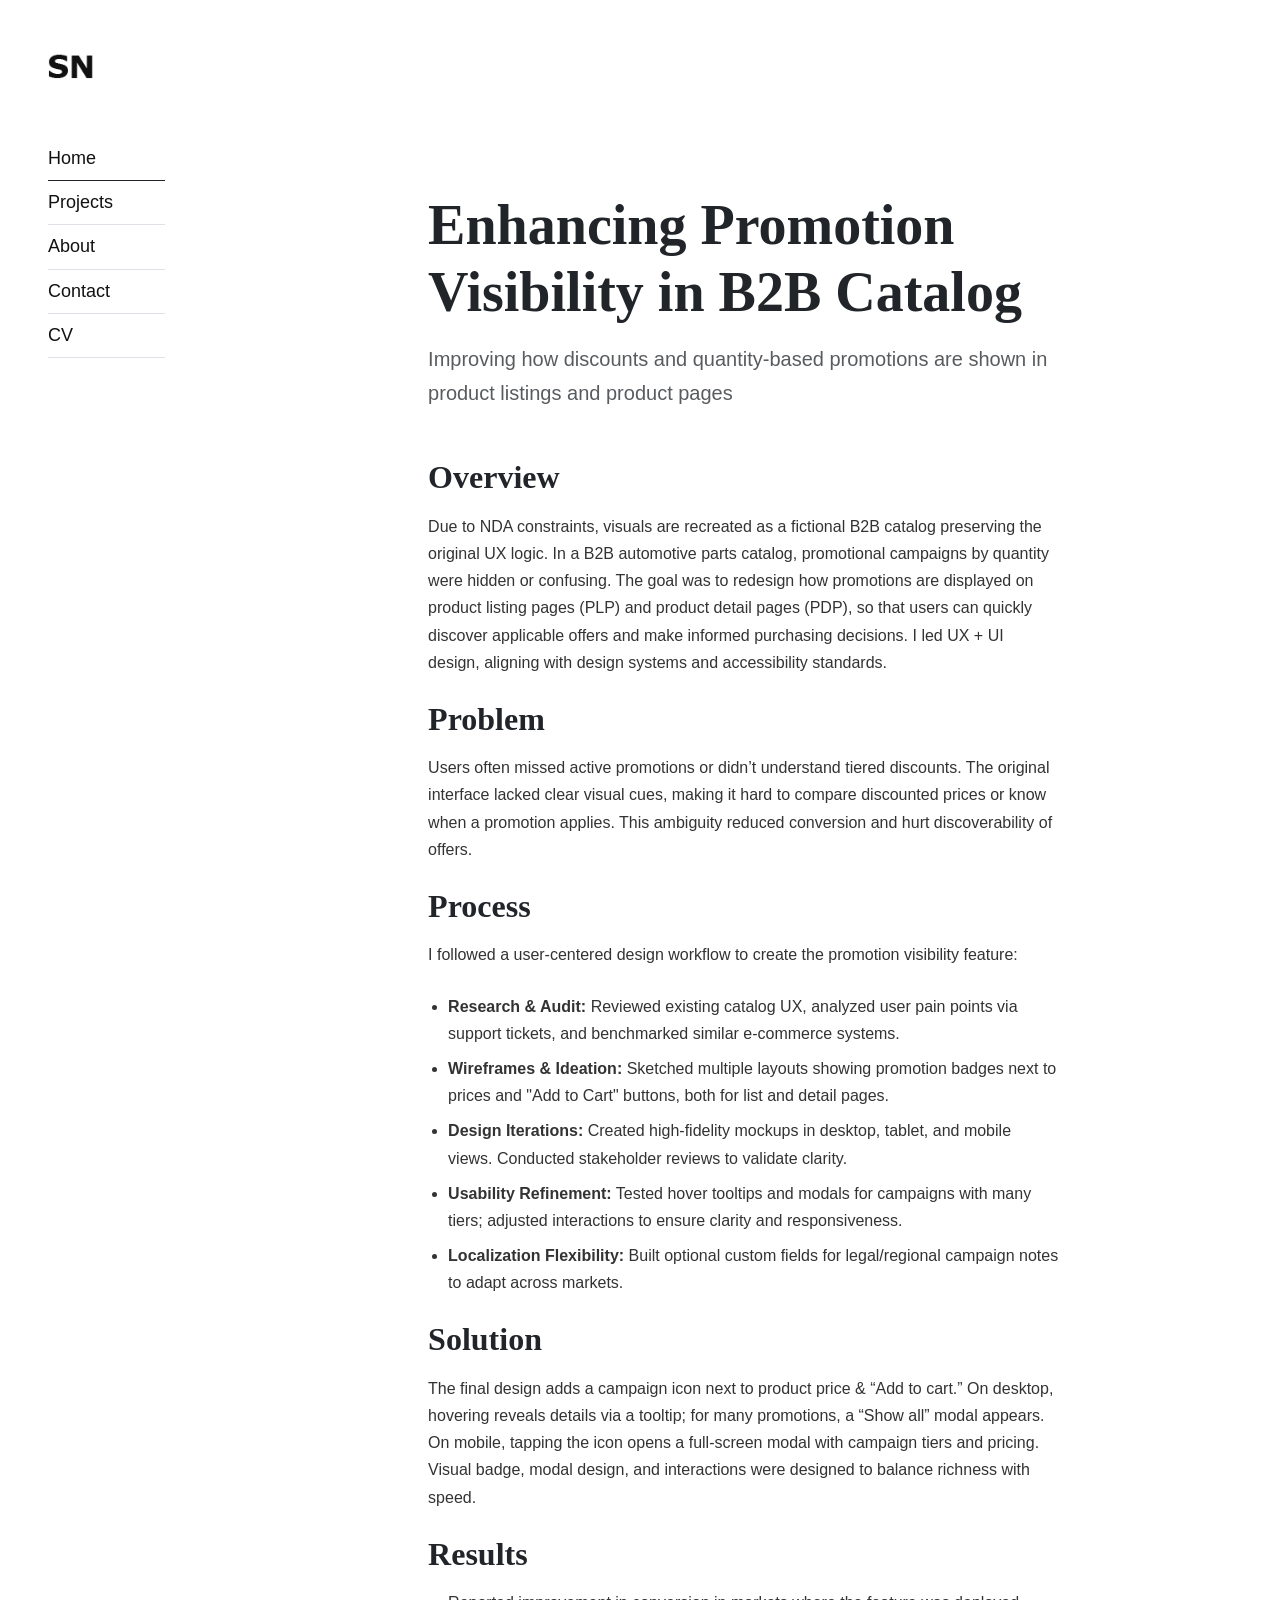
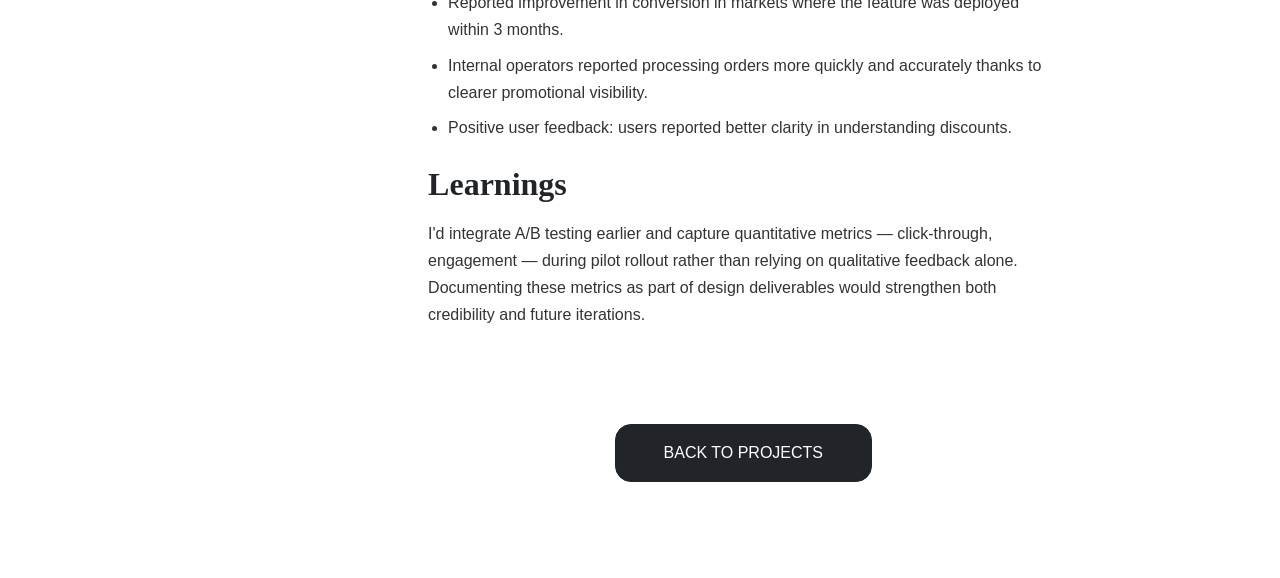
==== commit f6d944dc: "Add files via upload" ====
--- a/case-studies/Project-1.html
+++ b/case-studies/Project-1.html
@@ -165,10 +165,10 @@
 
           <nav id="one-page-menu" class="vertical-menu my-5" data-landmark-index="1">
             <ul class="menu-list list-unstyled">
-              <li><a href="#home" class="nav-link active">Home</a></li>
-              <li><a href="#portfolio" class="nav-link">Projects</a></li>
-              <li><a href="#about" class="nav-link">About</a></li>            
-              <li><a href="#contact" class="nav-link">Contact</a></li>
+              <li><a href="../index.html#home" class="nav-link active">Home</a></li>
+              <li><a href="../index.html#portfolio" class="nav-link">Projects</a></li>
+              <li><a href="../index.html#about" class="nav-link">About</a></li>            
+              <li><a href="../index.html#contact" class="nav-link">Contact</a></li>
               <li><a href="https://drive.google.com/file/d/1XrD2A0Etg42ohongGsYNEXFhg9dVApa6/view?usp=drive_link" target="_blank" class="nav-link">CV</a></li>
               
             </ul>
@@ -177,6 +177,9 @@
         
       </div>
     </header>
+    <main class="col-lg-10 offset-lg-2">
+      <div class="container">
+        <div class="justify-content-center px-1 mx-1 px-xl-5 mx-xl-5">
     <section class="my-5 py-5 bg-text">
       <div class="container mt-5 pt-5 aos-init" data-aos="fade-up">
         <div class="row justify-content-center">
--- a/assets/style.css
+++ b/assets/style.css
@@ -735,3 +735,7 @@
   color: var(--bs-gray-dark);
   margin-bottom: 0;
 }
+
+.contact-card img {
+  padding-bottom: 20px;
+}
